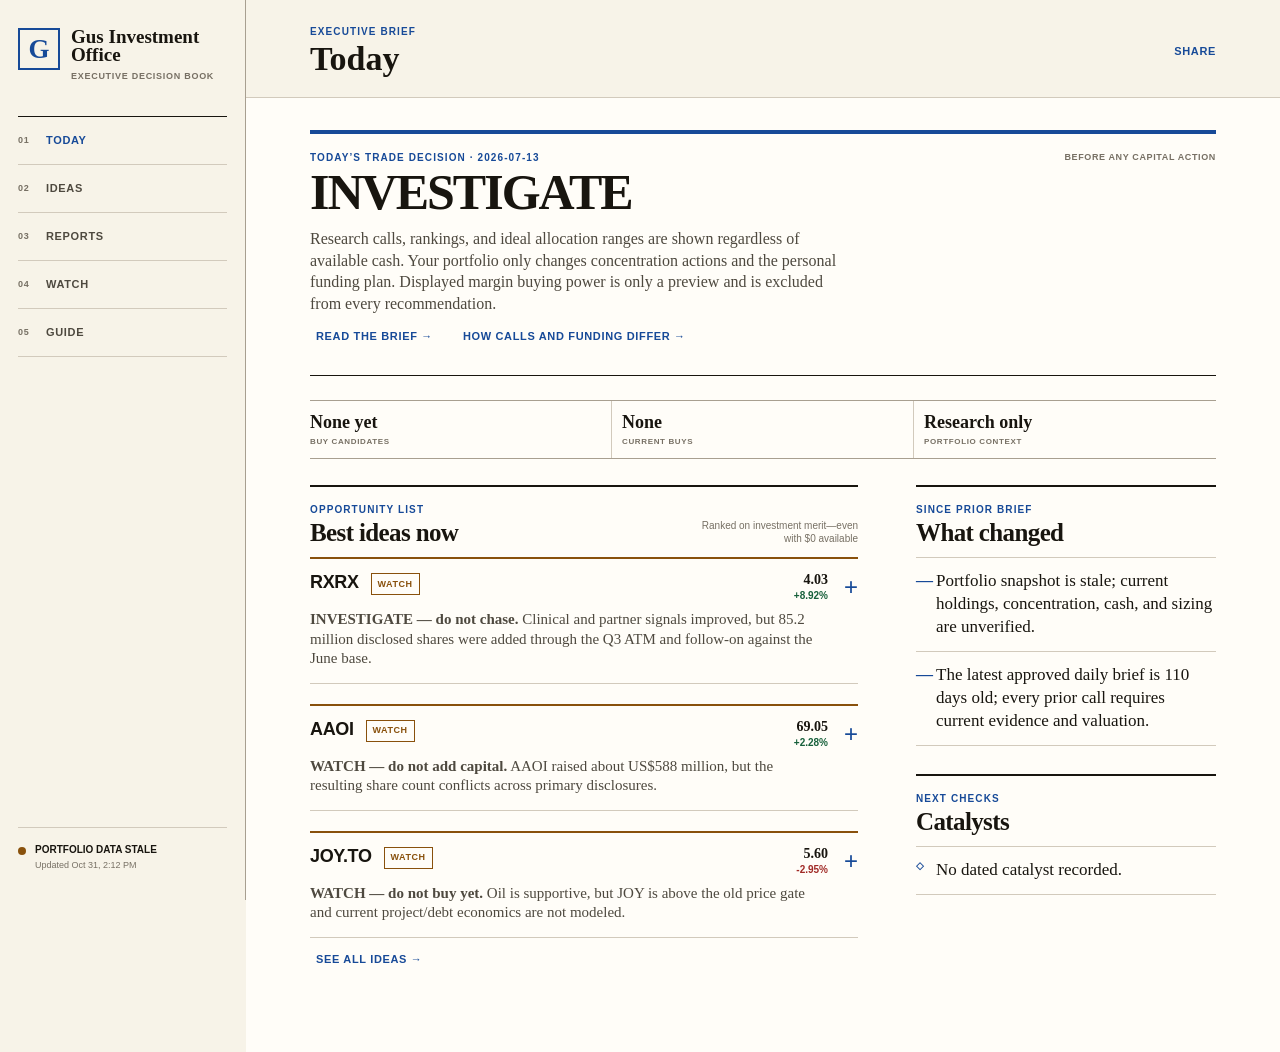
==== standalone.html @ 5032fffe "Auto-refresh dashboard data" ====
<!doctype html>
<html lang="en">
<head>
  <meta charset="utf-8" />
  <meta name="viewport" content="width=device-width, initial-scale=1, viewport-fit=cover" />
  <meta http-equiv="Content-Security-Policy" content="default-src 'none'; script-src 'sha256-K185Lqc89veatlKejg073OfzbDIKopFToNSUl3U0S68=' 'sha256-sKRJsxBwfOsu+VdgxXwE2aWAT4NpemjPrCH+cqUo388=' 'sha256-4VoNnGsVaVr0vZODbSDTBvCxavCiR8mip03iIfCWoXM=' 'sha256-tUhohVXs1hY11JlLeVYim1lYkK6FzgowKLJPJQgw3Xs='; style-src 'sha256-LfJvfw5yjshOjPOQz+x7z2was41flUT84C6+GS5SQEo='; img-src data:; object-src 'none'; base-uri 'none'; form-action 'none'" />
  <meta name="theme-color" content="#f7f3e8" />
  <meta name="description" content="Gus Investment Office — executive decisions, catalysts, and investment reports." />
  <meta name="mobile-web-app-capable" content="yes" />
  <meta name="apple-mobile-web-app-capable" content="yes" />
  <meta name="apple-mobile-web-app-status-bar-style" content="default" />
  <meta name="apple-mobile-web-app-title" content="Gus Office" />



  <style>
:root {
  --paper: #f7f3e8;
  --paper-2: #fffdf8;
  --paper-3: #ece6d8;
  --ink: #18150f;
  --ink-2: #4e493f;
  --muted: #777064;
  --line: #d2cabc;
  --line-strong: #a89f90;
  --blue: #174a98;
  --blue-wash: #e8eef8;
  --green: #17603b;
  --green-wash: #e7f1ea;
  --red: #a12b27;
  --red-wash: #f6e8e5;
  --amber: #89510c;
  --amber-wash: #f5eddd;
  --serif: "Times New Roman", Times, Georgia, serif;
  --ui: Arial, Helvetica, sans-serif;
  --safe-bottom: env(safe-area-inset-bottom, 0px);
  --safe-top: env(safe-area-inset-top, 0px);
}

* { box-sizing: border-box; }
html { min-height: 100%; background: var(--paper); color-scheme: light; scroll-behavior: smooth; }
body {
  margin: 0;
  min-height: 100svh;
  background: var(--paper-2);
  color: var(--ink);
  font-family: var(--serif);
  font-size: 17px;
  line-height: 1.45;
  -webkit-font-smoothing: antialiased;
  text-rendering: optimizeLegibility;
  padding-bottom: calc(62px + var(--safe-bottom));
}
button, input { font: inherit; }
button { color: inherit; }
a { color: var(--blue); text-decoration-thickness: 1px; text-underline-offset: .18em; overflow-wrap: anywhere; }
a:hover { color: #0e3472; }
::selection { background: #cbd8ee; }

.skip-link { position: fixed; z-index: 200; top: 8px; left: 8px; transform: translateY(-150%); padding: 8px 12px; background: var(--ink); color: white; font: 700 12px var(--ui); }
.skip-link:focus { transform: none; }

.desktop-rail { display: none; }
.app-column { min-width: 0; }
.app-header {
  position: sticky;
  z-index: 40;
  top: 0;
  display: grid;
  grid-template-columns: 1fr auto;
  align-items: center;
  min-height: calc(58px + var(--safe-top));
  padding: var(--safe-top) 15px 0;
  border-bottom: 1px solid var(--line);
  background: rgba(247, 243, 232, .97);
}
.mobile-identity { display: flex; align-items: center; gap: 9px; min-width: 0; }
.mini-monogram { display: grid; place-items: center; width: 30px; height: 30px; border: 1.5px solid var(--blue); color: var(--blue); font-size: 19px; font-weight: 700; line-height: 1; }
.mobile-identity div { min-width: 0; }
.mobile-identity strong { display: block; font-size: 17px; line-height: 1; }
.mobile-identity small { display: block; margin-top: 4px; color: var(--muted); font: 9px/1 var(--ui); letter-spacing: .04em; text-transform: uppercase; white-space: nowrap; overflow: hidden; text-overflow: ellipsis; }
.view-heading { display: none; }
.share-button, .link-button, .back-button {
  min-height: 44px;
  border: 0;
  background: transparent;
  color: var(--blue);
  cursor: pointer;
  font: 700 11px/1 var(--ui);
  letter-spacing: .06em;
  text-transform: uppercase;
}
.share-button { padding: 0 0 0 12px; }
.share-button:focus-visible, .link-button:focus-visible, .back-button:focus-visible, input:focus-visible, summary:focus-visible, .bottom-nav button:focus-visible, .primary-nav button:focus-visible, .filter-chip:focus-visible, .report-row:focus-visible { outline: 2px solid var(--blue); outline-offset: 2px; }

#mainContent { min-width: 0; padding: 18px 15px 30px; }
.view { display: none; max-width: 1160px; margin: 0 auto; }
.view.active { display: block; animation: enter .16s ease both; }
@keyframes enter { from { opacity: 0; transform: translateY(3px); } to { opacity: 1; transform: none; } }

.page-intro { margin-bottom: 22px; }
.eyebrow, .section-label, .field-label {
  display: block;
  margin: 0 0 5px;
  color: var(--blue);
  font: 700 10px/1.15 var(--ui);
  letter-spacing: .11em;
  text-transform: uppercase;
}
.page-intro h2 { margin: 0; font-size: clamp(34px, 10vw, 54px); line-height: .96; letter-spacing: -.04em; }
.page-intro p { max-width: 58ch; margin: 8px 0 0; color: var(--ink-2); font-style: italic; line-height: 1.3; }

.decision-banner {
  margin-bottom: 24px;
  padding: 18px 0 17px;
  border-top: 4px solid var(--blue);
  border-bottom: 1px solid var(--ink);
}
.decision-banner.none { border-top-color: var(--blue); }
.decision-banner.buy, .decision-banner.add { border-top-color: var(--green); }
.decision-banner.avoid, .decision-banner.reduce, .decision-banner.exit { border-top-color: var(--red); }
.decision-banner .banner-top { display: flex; justify-content: space-between; align-items: flex-start; gap: 18px; }
.decision-banner h2 { max-width: 14ch; margin: 0; font-size: clamp(32px, 9vw, 50px); line-height: .95; letter-spacing: -.04em; text-wrap: balance; }
.decision-banner .urgency { color: var(--muted); font: 700 9px/1.2 var(--ui); letter-spacing: .07em; text-align: right; text-transform: uppercase; }
.decision-banner .banner-note { max-width: 68ch; margin: 12px 0 0; color: var(--ink-2); font-size: 16px; line-height: 1.35; }

.status-strip { display: grid; grid-template-columns: repeat(3, 1fr); margin-bottom: 26px; border-top: 1px solid var(--line-strong); border-bottom: 1px solid var(--line-strong); }
.status-cell { min-width: 0; padding: 12px 8px 11px 0; border-right: 1px solid var(--line); }
.status-cell + .status-cell { padding-left: 10px; }
.status-cell:last-child { border-right: 0; }
.status-value { display: block; font-size: clamp(24px, 7vw, 34px); font-weight: 700; line-height: .9; font-variant-numeric: tabular-nums; }
.status-value.text { font-size: 18px; line-height: 1; }
.status-label { display: block; margin-top: 6px; color: var(--muted); font: 700 8px/1.15 var(--ui); letter-spacing: .08em; text-transform: uppercase; }

.section { margin-top: 28px; padding-top: 17px; border-top: 2px solid var(--ink); }
.section:first-child { margin-top: 0; }
.section-head { display: flex; justify-content: space-between; align-items: flex-end; gap: 16px; margin-bottom: 12px; }
.section-head h3 { margin: 0; font-size: 25px; line-height: 1; letter-spacing: -.025em; }
.section-head p { max-width: 30ch; margin: 0; color: var(--muted); font: 10px/1.3 var(--ui); text-align: right; }

.change-list, .catalyst-list, .source-list { margin: 0; padding: 0; list-style: none; border-top: 1px solid var(--line); }
.change-list li, .catalyst-list li { position: relative; padding: 12px 0 12px 20px; border-bottom: 1px solid var(--line); line-height: 1.35; }
.change-list li::before { content: "—"; position: absolute; left: 0; color: var(--blue); font-weight: 700; }
.catalyst-list li::before { content: "◇"; position: absolute; left: 0; top: 13px; color: var(--blue); font: 700 10px var(--ui); }

.portfolio-callout { margin-top: 26px; padding: 15px 0; border-top: 2px solid var(--amber); border-bottom: 1px solid var(--line); }
.portfolio-callout.pass { border-top-color: var(--green); }
.portfolio-callout h3 { margin: 0 0 6px; font-size: 21px; }
.portfolio-callout p { margin: 0; color: var(--ink-2); line-height: 1.4; }
.missing-list { display: flex; flex-wrap: wrap; gap: 5px; margin-top: 10px; }
.missing-list span, .tag, .category-pill { display: inline-flex; align-items: center; min-height: 24px; padding: 4px 7px; border: 1px solid var(--line); color: var(--muted); font: 700 9px/1 var(--ui); letter-spacing: .045em; text-transform: uppercase; }

.portfolio-action-list { display: grid; gap: 14px; }
.portfolio-action { padding: 13px 0 15px; border-top: 3px solid var(--blue); border-bottom: 1px solid var(--line); }
.portfolio-action.reduce, .portfolio-action.exit { border-top-color: var(--red); }
.portfolio-action.hold { border-top-color: var(--blue); }
.portfolio-action.buy, .portfolio-action.add { border-top-color: var(--green); }
.portfolio-action-head { display: flex; justify-content: space-between; align-items: flex-start; gap: 12px; }
.portfolio-action-head strong { display: block; font: 700 19px/1 var(--ui); }
.portfolio-action-head small { display: block; margin-top: 5px; color: var(--muted); font: 700 8px/1 var(--ui); letter-spacing: .07em; text-transform: uppercase; }
.portfolio-action > p { margin: 11px 0; color: var(--ink-2); line-height: 1.35; }
.portfolio-action-detail { display: grid; grid-template-columns: 64px 1fr; gap: 8px 12px; padding-top: 10px; border-top: 1px solid var(--line); }
.portfolio-action-detail span { color: var(--blue); font: 700 8px/1.25 var(--ui); letter-spacing: .07em; text-transform: uppercase; }
.portfolio-action-detail p { margin: 0; font-size: 14px; line-height: 1.35; }
.allocation-plan { margin-top: 14px; padding: 12px 0; border-top: 2px solid var(--green); border-bottom: 1px solid var(--line); }
.allocation-plan .metric-line { margin-top: 10px; }
.allocation-plan p { margin: 10px 0 0; }
.allocation-plan small { display: block; margin-top: 8px; color: var(--muted); font: 10px/1.35 var(--ui); }

.decision-list { display: grid; gap: 16px; }
.decision-card { border-top: 2px solid var(--ink); border-bottom: 1px solid var(--line); }
.decision-card.investigate { border-top-color: var(--amber); }
.decision-card.watch { border-top-color: var(--amber); }
.decision-card.conditional { border-top-color: var(--green); }
.decision-card.avoid, .decision-card.reduce, .decision-card.exit { border-top-color: var(--red); }
.decision-card.buy, .decision-card.add { border-top-color: var(--green); }
.decision-card summary { position: relative; min-height: 88px; padding: 14px 30px 14px 0; cursor: pointer; list-style: none; }
.decision-card summary::-webkit-details-marker { display: none; }
.decision-card summary::after { content: "+"; position: absolute; right: 0; top: 16px; color: var(--blue); font: 400 24px/1 var(--ui); }
.decision-card[open] summary::after { content: "−"; }
.decision-summary { display: grid; grid-template-columns: auto 1fr auto; gap: 9px 12px; align-items: start; }
.ticker { font: 700 18px/1 var(--ui); letter-spacing: -.02em; }
.action-badge { display: inline-flex; align-items: center; justify-self: start; min-height: 22px; padding: 3px 6px; border: 1px solid currentColor; color: var(--amber); font: 700 9px/1 var(--ui); letter-spacing: .06em; text-transform: uppercase; }
.action-badge.buy, .action-badge.add { color: var(--green); }
.action-badge.conditional { color: var(--green); }
.action-badge.watch { color: var(--amber); }
.action-badge.avoid, .action-badge.reduce, .action-badge.exit { color: var(--red); }
.action-badge.hold { color: var(--blue); }
.quote { text-align: right; font-variant-numeric: tabular-nums; white-space: nowrap; }
.quote strong { display: block; font-size: 14px; line-height: 1; }
.quote span { display: block; margin-top: 4px; font: 700 10px/1 var(--ui); }
.up { color: var(--green); }
.down { color: var(--red); }
.decision-lede { grid-column: 1 / -1; margin: 0; color: var(--ink-2); font-size: 15px; line-height: 1.3; }
.decision-detail { padding: 0 0 20px; }
.detail-grid { display: grid; gap: 0; border-top: 1px solid var(--line); }
.detail-field { padding: 12px 0; border-bottom: 1px solid var(--line); }
.detail-field p, .detail-field ul { margin: 0; }
.detail-field ul { padding-left: 1.2em; }
.detail-field li { margin: 4px 0; }
.metric-line { display: flex; flex-wrap: wrap; gap: 12px 20px; }
.metric-line div { min-width: 90px; }
.metric-line strong { display: block; font-size: 20px; line-height: 1; font-variant-numeric: tabular-nums; }
.metric-line span { display: block; margin-top: 5px; color: var(--muted); font: 700 8px/1 var(--ui); letter-spacing: .07em; text-transform: uppercase; }
.plain-note { margin-top: 14px; border-top: 1px solid var(--line); }
.plain-note > div { display: grid; grid-template-columns: 76px 1fr; gap: 10px; padding: 10px 0; border-bottom: 1px solid var(--line); }
.plain-note span, .market-note-body span { color: var(--blue); font: 700 9px/1.25 var(--ui); letter-spacing: .07em; text-transform: uppercase; }
.plain-note p, .market-note-body p { margin: 0; line-height: 1.35; }
.rating-key { margin: 0 0 16px; padding: 11px 0; border-top: 1px solid var(--line); border-bottom: 1px solid var(--line); color: var(--ink-2); font-size: 14px; line-height: 1.35; }
.banner-links { display: flex; flex-wrap: wrap; gap: 4px 18px; }
.source-list li { padding: 9px 0; border-bottom: 1px solid var(--line); }
.source-list li:last-child { border-bottom: 0; }
.source-list a { font-size: 15px; }
.related-links { display: flex; flex-wrap: wrap; gap: 6px; margin-top: 10px; }
.related-links button { min-height: 38px; padding: 7px 9px; border: 1px solid var(--line); background: transparent; color: var(--blue); cursor: pointer; font: 700 10px/1.2 var(--ui); }

.filters { display: flex; gap: 6px; overflow-x: auto; margin: 0 -15px 16px; padding: 0 15px 3px; scrollbar-width: none; }
.filters::-webkit-scrollbar { display: none; }
.filter-chip { flex: 0 0 auto; min-height: 38px; padding: 7px 11px; border: 1px solid var(--line); background: transparent; color: var(--muted); cursor: pointer; font: 700 10px/1 var(--ui); letter-spacing: .04em; text-transform: uppercase; }
.filter-chip.active { border-color: var(--blue); background: var(--blue-wash); color: var(--blue); }

.reports-layout { min-width: 0; }
.report-browser { min-width: 0; }
.search-row { margin-bottom: 12px; }
.search-row label { display: block; margin-bottom: 5px; color: var(--muted); font: 700 9px/1 var(--ui); letter-spacing: .09em; text-transform: uppercase; }
.search-row input { width: 100%; min-height: 44px; padding: 9px 10px; border: 1px solid var(--line-strong); border-radius: 0; background: var(--paper-2); color: var(--ink); outline: 0; }
.search-row input::placeholder { color: #999184; font-style: italic; }
.report-list { border-top: 2px solid var(--ink); }
.report-row { display: block; width: 100%; min-height: 76px; padding: 12px 2px; border: 0; border-bottom: 1px solid var(--line); background: transparent; text-align: left; cursor: pointer; }
.report-row:hover, .report-row.active { background: var(--blue-wash); }
.report-row-top { display: flex; justify-content: space-between; gap: 12px; color: var(--muted); font: 700 9px/1.2 var(--ui); letter-spacing: .06em; text-transform: uppercase; }
.report-row strong { display: block; margin-top: 6px; font-size: 17px; line-height: 1.1; }
.report-row p { margin: 5px 0 0; color: var(--ink-2); font-size: 13px; line-height: 1.25; }
.report-reader { display: none; min-width: 0; }
.reports-layout.reading .report-browser { display: none; }
.reports-layout.reading .report-reader { display: block; }
#reports.reading-mode .page-intro { display: none; }
.reader-toolbar { display: flex; justify-content: space-between; align-items: center; gap: 12px; margin-bottom: 12px; border-bottom: 1px solid var(--line); }
.back-button { padding-left: 0; }
.reader-meta { color: var(--muted); font: 700 9px/1.2 var(--ui); letter-spacing: .06em; text-transform: uppercase; }
.reader-header { margin: 0 0 24px; padding: 0 0 16px; border-bottom: 2px solid var(--ink); }
.reader-header h2 { margin: 5px 0 0; font-size: clamp(31px, 9vw, 50px); line-height: .98; letter-spacing: -.04em; }
.reader-header p { margin: 8px 0 0; color: var(--muted); font: 10px/1.3 var(--ui); text-transform: uppercase; letter-spacing: .05em; }
.tag-row { display: flex; flex-wrap: wrap; gap: 5px; margin-top: 12px; }
.markdown-body { max-width: 76ch; font-size: 17px; line-height: 1.58; overflow-wrap: break-word; }
.markdown-body > :first-child { margin-top: 0; }
.markdown-body > :last-child { margin-bottom: 0; }
.markdown-body h1 { display: none; }
.markdown-body h2 { margin: 30px 0 10px; padding-top: 10px; border-top: 1px solid var(--line); font-size: 23px; line-height: 1.05; }
.markdown-body h3 { margin: 22px 0 8px; font-size: 19px; line-height: 1.1; }
.markdown-body p { margin: 0 0 14px; }
.markdown-body ul, .markdown-body ol { margin: 0 0 16px; padding-left: 1.25em; }
.markdown-body li { margin: 5px 0; }
.markdown-body blockquote { margin: 18px 0; padding-left: 16px; border-left: 2px solid var(--blue); color: var(--ink-2); font-style: italic; }
.markdown-body table { display: block; width: 100%; overflow-x: auto; border-collapse: collapse; margin: 18px 0; font-size: 13px; }
.markdown-body th, .markdown-body td { min-width: 110px; padding: 8px; border: 1px solid var(--line); text-align: left; vertical-align: top; }
.markdown-body th { background: var(--blue-wash); font: 700 9px/1.2 var(--ui); letter-spacing: .05em; text-transform: uppercase; }
.markdown-body code, .markdown-body pre { font-family: "Courier New", monospace; font-size: .82em; }
.markdown-body code { padding: .1em .25em; background: var(--paper-3); }
.markdown-body pre { overflow: auto; padding: 12px; border: 1px solid var(--line); background: var(--paper); }
.markdown-body pre code { padding: 0; background: transparent; }
.backlinks { margin-top: 32px; padding-top: 16px; border-top: 2px solid var(--ink); }
.backlinks h3 { margin: 0 0 9px; font-size: 20px; }

.watch-list { display: grid; gap: 14px; }
.watch-card { border-top: 2px solid var(--ink); border-bottom: 1px solid var(--line); }
.watch-card summary { position: relative; min-height: 72px; padding: 12px 28px 12px 0; list-style: none; cursor: pointer; }
.watch-card summary::-webkit-details-marker { display: none; }
.watch-card summary::after { content: "+"; position: absolute; right: 0; top: 15px; color: var(--blue); font: 400 22px/1 var(--ui); }
.watch-card[open] summary::after { content: "−"; }
.watch-head { display: grid; grid-template-columns: auto 1fr auto; gap: 8px 10px; align-items: start; }
.watch-theme { color: var(--ink-2); font-size: 15px; line-height: 1.15; }
.priority { color: var(--muted); font: 700 8px/1.2 var(--ui); letter-spacing: .06em; text-align: right; text-transform: uppercase; }
.watch-stage { grid-column: 1 / -1; color: var(--muted); font: 10px/1.2 var(--ui); text-transform: uppercase; letter-spacing: .05em; }
.watch-detail { padding: 0 0 16px; }
.market-note-list { border-top: 1px solid var(--line); }
.market-note { border-bottom: 1px solid var(--line); }
.market-note summary { position: relative; padding: 11px 24px 11px 0; list-style: none; cursor: pointer; }
.market-note summary::-webkit-details-marker { display: none; }
.market-note summary::after { content: "+"; position: absolute; right: 0; top: 14px; color: var(--blue); font: 400 17px/1 var(--ui); }
.market-note[open] summary::after { content: "−"; }
.market-scope { color: var(--blue); font: 700 9px/1 var(--ui); letter-spacing: .08em; text-transform: uppercase; }
.market-note summary p { margin: 5px 0 0; font-size: 15px; line-height: 1.3; }
.market-note-body { padding: 0 0 12px 14px; border-left: 2px solid var(--blue); }
.market-note-body > div { margin-top: 9px; }
.market-note-body p { margin-top: 3px; font-size: 14px; }
.signal-list { border-top: 1px solid var(--line); }
.signal-row { width: 100%; min-height: 62px; display: grid; grid-template-columns: auto 1fr auto; align-items: start; gap: 10px; padding: 11px 0; border: 0; border-bottom: 1px solid var(--line); background: transparent; text-align: left; cursor: pointer; }
.signal-level { color: var(--amber); font: 700 9px/1 var(--ui); text-transform: uppercase; }
.signal-level.high { color: var(--red); }
.signal-row strong { font-size: 15px; line-height: 1.15; }
.signal-row time { color: var(--muted); font: 9px/1 var(--ui); white-space: nowrap; }

.empty-state { padding: 22px 0; border-top: 2px solid var(--ink); border-bottom: 1px solid var(--line); color: var(--muted); font-style: italic; }
.render-fallback { max-width: 100%; overflow: auto; padding: 12px; border: 1px solid var(--line); background: var(--paper); white-space: pre-wrap; }
.load-error { max-width: 760px; margin: 50px auto; padding: 24px; }
.load-error pre { white-space: pre-wrap; }
.guide-lead { padding: 16px 0; border-top: 4px solid var(--blue); border-bottom: 1px solid var(--ink); }
.guide-lead h3 { margin: 0 0 7px; font-size: 28px; line-height: 1; }
.guide-lead p { max-width: 68ch; margin: 0; color: var(--ink-2); }
.guide-format { max-width: 720px; }
.glossary-list { margin: 0; border-top: 1px solid var(--line); }
.glossary-list > div { padding: 13px 0; border-bottom: 1px solid var(--line); }
.glossary-list dt { color: var(--blue); font: 700 11px/1.2 var(--ui); letter-spacing: .04em; text-transform: uppercase; }
.glossary-list dd { margin: 5px 0 0; line-height: 1.35; }

.bottom-nav {
  position: fixed;
  z-index: 60;
  left: 0;
  right: 0;
  bottom: 0;
  display: grid;
  grid-template-columns: repeat(5, 1fr);
  padding-bottom: var(--safe-bottom);
  border-top: 1px solid var(--line-strong);
  background: rgba(247, 243, 232, .98);
}
.bottom-nav button { min-width: 0; min-height: 62px; display: grid; place-content: center; gap: 4px; border: 0; border-right: 1px solid var(--line); background: transparent; color: var(--muted); cursor: pointer; font: 700 9px/1 var(--ui); }
.bottom-nav button:last-child { border-right: 0; }
.bottom-nav button.active { color: var(--blue); }
.nav-glyph { font-size: 15px; line-height: 1; }

@media (min-width: 820px) {
  body { padding-bottom: 0; background: var(--paper); }
  .app-shell { display: grid; grid-template-columns: 246px minmax(0, 1fr); min-height: 100svh; }
  .desktop-rail { position: sticky; top: 0; display: flex; flex-direction: column; height: 100vh; padding: 28px 18px; border-right: 1px solid var(--line-strong); background: var(--paper); }
  .identity { display: flex; align-items: flex-start; gap: 11px; }
  .monogram { width: 42px; height: 42px; display: grid; place-items: center; flex: 0 0 auto; border: 2px solid var(--blue); color: var(--blue); font-size: 27px; font-weight: 700; }
  .identity strong { display: block; font-size: 19px; line-height: .95; }
  .identity span { display: block; margin-top: 7px; color: var(--muted); font: 700 9px/1.25 var(--ui); letter-spacing: .08em; text-transform: uppercase; }
  .primary-nav { margin-top: 34px; border-top: 1px solid var(--ink); }
  .primary-nav button { display: grid; grid-template-columns: 28px 1fr; align-items: center; width: 100%; min-height: 48px; padding: 0; border: 0; border-bottom: 1px solid var(--line); background: transparent; color: var(--ink-2); text-align: left; cursor: pointer; font: 700 11px/1 var(--ui); letter-spacing: .06em; text-transform: uppercase; }
  .primary-nav button span { color: var(--muted); font-size: 9px; }
  .primary-nav button.active { color: var(--blue); }
  .rail-status { display: flex; align-items: flex-start; gap: 9px; margin-top: auto; padding-top: 16px; border-top: 1px solid var(--line); }
  .status-dot { width: 8px; height: 8px; margin-top: 3px; border-radius: 50%; background: var(--amber); }
  .status-dot.pass { background: var(--green); }
  .rail-status strong { display: block; font: 700 10px/1.2 var(--ui); text-transform: uppercase; }
  .rail-status small { display: block; margin-top: 4px; color: var(--muted); font: 9px/1.3 var(--ui); }
  .app-column { min-height: 100vh; background: var(--paper-2); }
  .app-header { position: static; grid-template-columns: 1fr auto; min-height: 98px; padding: 24px clamp(30px, 5vw, 70px) 18px; border-bottom: 1px solid var(--line); }
  .mobile-identity { display: none; }
  .view-heading { display: block; }
  .view-heading p { margin: 0 0 5px; color: var(--blue); font: 700 10px/1 var(--ui); letter-spacing: .11em; text-transform: uppercase; }
  .view-heading h1 { margin: 0; font-size: 34px; line-height: 1; }
  #mainContent { padding: 32px clamp(30px, 5vw, 70px) 70px; }
  .bottom-nav { display: none; }
  .page-intro { display: none; }
  .today-grid { display: grid; grid-template-columns: minmax(0, 1.7fr) minmax(300px, .8fr); gap: 34px 58px; align-items: start; }
  .today-main, .today-side { min-width: 0; }
  .today-side { position: sticky; top: 24px; }
  .decision-list { grid-template-columns: repeat(2, minmax(0, 1fr)); gap: 20px 28px; }
  .decision-list.compact { grid-template-columns: 1fr; }
  .detail-grid { grid-template-columns: repeat(2, minmax(0, 1fr)); }
  .detail-field:nth-child(odd) { padding-right: 18px; border-right: 1px solid var(--line); }
  .detail-field:nth-child(even) { padding-left: 18px; }
  .reports-layout { display: grid; grid-template-columns: minmax(270px, 340px) minmax(0, 1fr); gap: 46px; align-items: start; }
  .reports-layout.reading .report-browser { display: block; }
  .report-browser { position: sticky; top: 24px; max-height: calc(100vh - 48px); overflow: auto; padding-right: 5px; }
  .report-reader { display: block; }
  .reader-toolbar .back-button { display: none; }
  .watch-list { grid-template-columns: repeat(2, minmax(0, 1fr)); gap: 18px 28px; }
  .markdown-body { font-size: 18px; }
}

@media (max-width: 380px) {
  #mainContent { padding-left: 12px; padding-right: 12px; }
  .status-cell { padding-right: 5px; }
  .status-cell + .status-cell { padding-left: 7px; }
  .status-value.text { font-size: 16px; }
  .section-head p { display: none; }
}

@media (prefers-reduced-motion: reduce) {
  html { scroll-behavior: auto; }
  .view.active { animation: none; }
}

@media print {
  body { padding: 0; background: white; font-size: 12pt; }
  .desktop-rail, .app-header, .bottom-nav, .filters, .search-row, .reader-toolbar, .share-button { display: none !important; }
  .app-shell { display: block; }
  #mainContent { padding: 0; }
  .view { display: none !important; }
  .view.active { display: block !important; }
  .report-browser { display: none !important; }
  .report-reader { display: block !important; }
}

</style>
  <title>Gus Investment Office</title>
  <script>
/**
 * marked v12.0.2 - a markdown parser
 * Copyright (c) 2011-2024, Christopher Jeffrey. (MIT Licensed)
 * https://github.com/markedjs/marked
 */
!function(e,t){"object"==typeof exports&&"undefined"!=typeof module?t(exports):"function"==typeof define&&define.amd?define(["exports"],t):t((e="undefined"!=typeof globalThis?globalThis:e||self).marked={})}(this,(function(e){"use strict";function t(){return{async:!1,breaks:!1,extensions:null,gfm:!0,hooks:null,pedantic:!1,renderer:null,silent:!1,tokenizer:null,walkTokens:null}}function n(t){e.defaults=t}e.defaults={async:!1,breaks:!1,extensions:null,gfm:!0,hooks:null,pedantic:!1,renderer:null,silent:!1,tokenizer:null,walkTokens:null};const s=/[&<>"']/,r=new RegExp(s.source,"g"),i=/[<>"']|&(?!(#\d{1,7}|#[Xx][a-fA-F0-9]{1,6}|\w+);)/,l=new RegExp(i.source,"g"),o={"&":"&amp;","<":"&lt;",">":"&gt;",'"':"&quot;","'":"&#39;"},a=e=>o[e];function c(e,t){if(t){if(s.test(e))return e.replace(r,a)}else if(i.test(e))return e.replace(l,a);return e}const h=/&(#(?:\d+)|(?:#x[0-9A-Fa-f]+)|(?:\w+));?/gi;function p(e){return e.replace(h,((e,t)=>"colon"===(t=t.toLowerCase())?":":"#"===t.charAt(0)?"x"===t.charAt(1)?String.fromCharCode(parseInt(t.substring(2),16)):String.fromCharCode(+t.substring(1)):""))}const u=/(^|[^\[])\^/g;function k(e,t){let n="string"==typeof e?e:e.source;t=t||"";const s={replace:(e,t)=>{let r="string"==typeof t?t:t.source;return r=r.replace(u,"$1"),n=n.replace(e,r),s},getRegex:()=>new RegExp(n,t)};return s}function g(e){try{e=encodeURI(e).replace(/%25/g,"%")}catch(e){return null}return e}const f={exec:()=>null};function d(e,t){const n=e.replace(/\|/g,((e,t,n)=>{let s=!1,r=t;for(;--r>=0&&"\\"===n[r];)s=!s;return s?"|":" |"})).split(/ \|/);let s=0;if(n[0].trim()||n.shift(),n.length>0&&!n[n.length-1].trim()&&n.pop(),t)if(n.length>t)n.splice(t);else for(;n.length<t;)n.push("");for(;s<n.length;s++)n[s]=n[s].trim().replace(/\\\|/g,"|");return n}function x(e,t,n){const s=e.length;if(0===s)return"";let r=0;for(;r<s;){const i=e.charAt(s-r-1);if(i!==t||n){if(i===t||!n)break;r++}else r++}return e.slice(0,s-r)}function b(e,t,n,s){const r=t.href,i=t.title?c(t.title):null,l=e[1].replace(/\\([\[\]])/g,"$1");if("!"!==e[0].charAt(0)){s.state.inLink=!0;const e={type:"link",raw:n,href:r,title:i,text:l,tokens:s.inlineTokens(l)};return s.state.inLink=!1,e}return{type:"image",raw:n,href:r,title:i,text:c(l)}}class w{options;rules;lexer;constructor(t){this.options=t||e.defaults}space(e){const t=this.rules.block.newline.exec(e);if(t&&t[0].length>0)return{type:"space",raw:t[0]}}code(e){const t=this.rules.block.code.exec(e);if(t){const e=t[0].replace(/^ {1,4}/gm,"");return{type:"code",raw:t[0],codeBlockStyle:"indented",text:this.options.pedantic?e:x(e,"\n")}}}fences(e){const t=this.rules.block.fences.exec(e);if(t){const e=t[0],n=function(e,t){const n=e.match(/^(\s+)(?:```)/);if(null===n)return t;const s=n[1];return t.split("\n").map((e=>{const t=e.match(/^\s+/);if(null===t)return e;const[n]=t;return n.length>=s.length?e.slice(s.length):e})).join("\n")}(e,t[3]||"");return{type:"code",raw:e,lang:t[2]?t[2].trim().replace(this.rules.inline.anyPunctuation,"$1"):t[2],text:n}}}heading(e){const t=this.rules.block.heading.exec(e);if(t){let e=t[2].trim();if(/#$/.test(e)){const t=x(e,"#");this.options.pedantic?e=t.trim():t&&!/ $/.test(t)||(e=t.trim())}return{type:"heading",raw:t[0],depth:t[1].length,text:e,tokens:this.lexer.inline(e)}}}hr(e){const t=this.rules.block.hr.exec(e);if(t)return{type:"hr",raw:t[0]}}blockquote(e){const t=this.rules.block.blockquote.exec(e);if(t){let e=t[0].replace(/\n {0,3}((?:=+|-+) *)(?=\n|$)/g,"\n    $1");e=x(e.replace(/^ *>[ \t]?/gm,""),"\n");const n=this.lexer.state.top;this.lexer.state.top=!0;const s=this.lexer.blockTokens(e);return this.lexer.state.top=n,{type:"blockquote",raw:t[0],tokens:s,text:e}}}list(e){let t=this.rules.block.list.exec(e);if(t){let n=t[1].trim();const s=n.length>1,r={type:"list",raw:"",ordered:s,start:s?+n.slice(0,-1):"",loose:!1,items:[]};n=s?`\\d{1,9}\\${n.slice(-1)}`:`\\${n}`,this.options.pedantic&&(n=s?n:"[*+-]");const i=new RegExp(`^( {0,3}${n})((?:[\t ][^\\n]*)?(?:\\n|$))`);let l="",o="",a=!1;for(;e;){let n=!1;if(!(t=i.exec(e)))break;if(this.rules.block.hr.test(e))break;l=t[0],e=e.substring(l.length);let s=t[2].split("\n",1)[0].replace(/^\t+/,(e=>" ".repeat(3*e.length))),c=e.split("\n",1)[0],h=0;this.options.pedantic?(h=2,o=s.trimStart()):(h=t[2].search(/[^ ]/),h=h>4?1:h,o=s.slice(h),h+=t[1].length);let p=!1;if(!s&&/^ *$/.test(c)&&(l+=c+"\n",e=e.substring(c.length+1),n=!0),!n){const t=new RegExp(`^ {0,${Math.min(3,h-1)}}(?:[*+-]|\\d{1,9}[.)])((?:[ \t][^\\n]*)?(?:\\n|$))`),n=new RegExp(`^ {0,${Math.min(3,h-1)}}((?:- *){3,}|(?:_ *){3,}|(?:\\* *){3,})(?:\\n+|$)`),r=new RegExp(`^ {0,${Math.min(3,h-1)}}(?:\`\`\`|~~~)`),i=new RegExp(`^ {0,${Math.min(3,h-1)}}#`);for(;e;){const a=e.split("\n",1)[0];if(c=a,this.options.pedantic&&(c=c.replace(/^ {1,4}(?=( {4})*[^ ])/g,"  ")),r.test(c))break;if(i.test(c))break;if(t.test(c))break;if(n.test(e))break;if(c.search(/[^ ]/)>=h||!c.trim())o+="\n"+c.slice(h);else{if(p)break;if(s.search(/[^ ]/)>=4)break;if(r.test(s))break;if(i.test(s))break;if(n.test(s))break;o+="\n"+c}p||c.trim()||(p=!0),l+=a+"\n",e=e.substring(a.length+1),s=c.slice(h)}}r.loose||(a?r.loose=!0:/\n *\n *$/.test(l)&&(a=!0));let u,k=null;this.options.gfm&&(k=/^\[[ xX]\] /.exec(o),k&&(u="[ ] "!==k[0],o=o.replace(/^\[[ xX]\] +/,""))),r.items.push({type:"list_item",raw:l,task:!!k,checked:u,loose:!1,text:o,tokens:[]}),r.raw+=l}r.items[r.items.length-1].raw=l.trimEnd(),r.items[r.items.length-1].text=o.trimEnd(),r.raw=r.raw.trimEnd();for(let e=0;e<r.items.length;e++)if(this.lexer.state.top=!1,r.items[e].tokens=this.lexer.blockTokens(r.items[e].text,[]),!r.loose){const t=r.items[e].tokens.filter((e=>"space"===e.type)),n=t.length>0&&t.some((e=>/\n.*\n/.test(e.raw)));r.loose=n}if(r.loose)for(let e=0;e<r.items.length;e++)r.items[e].loose=!0;return r}}html(e){const t=this.rules.block.html.exec(e);if(t){return{type:"html",block:!0,raw:t[0],pre:"pre"===t[1]||"script"===t[1]||"style"===t[1],text:t[0]}}}def(e){const t=this.rules.block.def.exec(e);if(t){const e=t[1].toLowerCase().replace(/\s+/g," "),n=t[2]?t[2].replace(/^<(.*)>$/,"$1").replace(this.rules.inline.anyPunctuation,"$1"):"",s=t[3]?t[3].substring(1,t[3].length-1).replace(this.rules.inline.anyPunctuation,"$1"):t[3];return{type:"def",tag:e,raw:t[0],href:n,title:s}}}table(e){const t=this.rules.block.table.exec(e);if(!t)return;if(!/[:|]/.test(t[2]))return;const n=d(t[1]),s=t[2].replace(/^\||\| *$/g,"").split("|"),r=t[3]&&t[3].trim()?t[3].replace(/\n[ \t]*$/,"").split("\n"):[],i={type:"table",raw:t[0],header:[],align:[],rows:[]};if(n.length===s.length){for(const e of s)/^ *-+: *$/.test(e)?i.align.push("right"):/^ *:-+: *$/.test(e)?i.align.push("center"):/^ *:-+ *$/.test(e)?i.align.push("left"):i.align.push(null);for(const e of n)i.header.push({text:e,tokens:this.lexer.inline(e)});for(const e of r)i.rows.push(d(e,i.header.length).map((e=>({text:e,tokens:this.lexer.inline(e)}))));return i}}lheading(e){const t=this.rules.block.lheading.exec(e);if(t)return{type:"heading",raw:t[0],depth:"="===t[2].charAt(0)?1:2,text:t[1],tokens:this.lexer.inline(t[1])}}paragraph(e){const t=this.rules.block.paragraph.exec(e);if(t){const e="\n"===t[1].charAt(t[1].length-1)?t[1].slice(0,-1):t[1];return{type:"paragraph",raw:t[0],text:e,tokens:this.lexer.inline(e)}}}text(e){const t=this.rules.block.text.exec(e);if(t)return{type:"text",raw:t[0],text:t[0],tokens:this.lexer.inline(t[0])}}escape(e){const t=this.rules.inline.escape.exec(e);if(t)return{type:"escape",raw:t[0],text:c(t[1])}}tag(e){const t=this.rules.inline.tag.exec(e);if(t)return!this.lexer.state.inLink&&/^<a /i.test(t[0])?this.lexer.state.inLink=!0:this.lexer.state.inLink&&/^<\/a>/i.test(t[0])&&(this.lexer.state.inLink=!1),!this.lexer.state.inRawBlock&&/^<(pre|code|kbd|script)(\s|>)/i.test(t[0])?this.lexer.state.inRawBlock=!0:this.lexer.state.inRawBlock&&/^<\/(pre|code|kbd|script)(\s|>)/i.test(t[0])&&(this.lexer.state.inRawBlock=!1),{type:"html",raw:t[0],inLink:this.lexer.state.inLink,inRawBlock:this.lexer.state.inRawBlock,block:!1,text:t[0]}}link(e){const t=this.rules.inline.link.exec(e);if(t){const e=t[2].trim();if(!this.options.pedantic&&/^</.test(e)){if(!/>$/.test(e))return;const t=x(e.slice(0,-1),"\\");if((e.length-t.length)%2==0)return}else{const e=function(e,t){if(-1===e.indexOf(t[1]))return-1;let n=0;for(let s=0;s<e.length;s++)if("\\"===e[s])s++;else if(e[s]===t[0])n++;else if(e[s]===t[1]&&(n--,n<0))return s;return-1}(t[2],"()");if(e>-1){const n=(0===t[0].indexOf("!")?5:4)+t[1].length+e;t[2]=t[2].substring(0,e),t[0]=t[0].substring(0,n).trim(),t[3]=""}}let n=t[2],s="";if(this.options.pedantic){const e=/^([^'"]*[^\s])\s+(['"])(.*)\2/.exec(n);e&&(n=e[1],s=e[3])}else s=t[3]?t[3].slice(1,-1):"";return n=n.trim(),/^</.test(n)&&(n=this.options.pedantic&&!/>$/.test(e)?n.slice(1):n.slice(1,-1)),b(t,{href:n?n.replace(this.rules.inline.anyPunctuation,"$1"):n,title:s?s.replace(this.rules.inline.anyPunctuation,"$1"):s},t[0],this.lexer)}}reflink(e,t){let n;if((n=this.rules.inline.reflink.exec(e))||(n=this.rules.inline.nolink.exec(e))){const e=t[(n[2]||n[1]).replace(/\s+/g," ").toLowerCase()];if(!e){const e=n[0].charAt(0);return{type:"text",raw:e,text:e}}return b(n,e,n[0],this.lexer)}}emStrong(e,t,n=""){let s=this.rules.inline.emStrongLDelim.exec(e);if(!s)return;if(s[3]&&n.match(/[\p{L}\p{N}]/u))return;if(!(s[1]||s[2]||"")||!n||this.rules.inline.punctuation.exec(n)){const n=[...s[0]].length-1;let r,i,l=n,o=0;const a="*"===s[0][0]?this.rules.inline.emStrongRDelimAst:this.rules.inline.emStrongRDelimUnd;for(a.lastIndex=0,t=t.slice(-1*e.length+n);null!=(s=a.exec(t));){if(r=s[1]||s[2]||s[3]||s[4]||s[5]||s[6],!r)continue;if(i=[...r].length,s[3]||s[4]){l+=i;continue}if((s[5]||s[6])&&n%3&&!((n+i)%3)){o+=i;continue}if(l-=i,l>0)continue;i=Math.min(i,i+l+o);const t=[...s[0]][0].length,a=e.slice(0,n+s.index+t+i);if(Math.min(n,i)%2){const e=a.slice(1,-1);return{type:"em",raw:a,text:e,tokens:this.lexer.inlineTokens(e)}}const c=a.slice(2,-2);return{type:"strong",raw:a,text:c,tokens:this.lexer.inlineTokens(c)}}}}codespan(e){const t=this.rules.inline.code.exec(e);if(t){let e=t[2].replace(/\n/g," ");const n=/[^ ]/.test(e),s=/^ /.test(e)&&/ $/.test(e);return n&&s&&(e=e.substring(1,e.length-1)),e=c(e,!0),{type:"codespan",raw:t[0],text:e}}}br(e){const t=this.rules.inline.br.exec(e);if(t)return{type:"br",raw:t[0]}}del(e){const t=this.rules.inline.del.exec(e);if(t)return{type:"del",raw:t[0],text:t[2],tokens:this.lexer.inlineTokens(t[2])}}autolink(e){const t=this.rules.inline.autolink.exec(e);if(t){let e,n;return"@"===t[2]?(e=c(t[1]),n="mailto:"+e):(e=c(t[1]),n=e),{type:"link",raw:t[0],text:e,href:n,tokens:[{type:"text",raw:e,text:e}]}}}url(e){let t;if(t=this.rules.inline.url.exec(e)){let e,n;if("@"===t[2])e=c(t[0]),n="mailto:"+e;else{let s;do{s=t[0],t[0]=this.rules.inline._backpedal.exec(t[0])?.[0]??""}while(s!==t[0]);e=c(t[0]),n="www."===t[1]?"http://"+t[0]:t[0]}return{type:"link",raw:t[0],text:e,href:n,tokens:[{type:"text",raw:e,text:e}]}}}inlineText(e){const t=this.rules.inline.text.exec(e);if(t){let e;return e=this.lexer.state.inRawBlock?t[0]:c(t[0]),{type:"text",raw:t[0],text:e}}}}const m=/^ {0,3}((?:-[\t ]*){3,}|(?:_[ \t]*){3,}|(?:\*[ \t]*){3,})(?:\n+|$)/,y=/(?:[*+-]|\d{1,9}[.)])/,$=k(/^(?!bull |blockCode|fences|blockquote|heading|html)((?:.|\n(?!\s*?\n|bull |blockCode|fences|blockquote|heading|html))+?)\n {0,3}(=+|-+) *(?:\n+|$)/).replace(/bull/g,y).replace(/blockCode/g,/ {4}/).replace(/fences/g,/ {0,3}(?:`{3,}|~{3,})/).replace(/blockquote/g,/ {0,3}>/).replace(/heading/g,/ {0,3}#{1,6}/).replace(/html/g,/ {0,3}<[^\n>]+>\n/).getRegex(),z=/^([^\n]+(?:\n(?!hr|heading|lheading|blockquote|fences|list|html|table| +\n)[^\n]+)*)/,T=/(?!\s*\])(?:\\.|[^\[\]\\])+/,R=k(/^ {0,3}\[(label)\]: *(?:\n *)?([^<\s][^\s]*|<.*?>)(?:(?: +(?:\n *)?| *\n *)(title))? *(?:\n+|$)/).replace("label",T).replace("title",/(?:"(?:\\"?|[^"\\])*"|'[^'\n]*(?:\n[^'\n]+)*\n?'|\([^()]*\))/).getRegex(),_=k(/^( {0,3}bull)([ \t][^\n]+?)?(?:\n|$)/).replace(/bull/g,y).getRegex(),A="address|article|aside|base|basefont|blockquote|body|caption|center|col|colgroup|dd|details|dialog|dir|div|dl|dt|fieldset|figcaption|figure|footer|form|frame|frameset|h[1-6]|head|header|hr|html|iframe|legend|li|link|main|menu|menuitem|meta|nav|noframes|ol|optgroup|option|p|param|search|section|summary|table|tbody|td|tfoot|th|thead|title|tr|track|ul",S=/<!--(?:-?>|[\s\S]*?(?:-->|$))/,I=k("^ {0,3}(?:<(script|pre|style|textarea)[\\s>][\\s\\S]*?(?:</\\1>[^\\n]*\\n+|$)|comment[^\\n]*(\\n+|$)|<\\?[\\s\\S]*?(?:\\?>\\n*|$)|<![A-Z][\\s\\S]*?(?:>\\n*|$)|<!\\[CDATA\\[[\\s\\S]*?(?:\\]\\]>\\n*|$)|</?(tag)(?: +|\\n|/?>)[\\s\\S]*?(?:(?:\\n *)+\\n|$)|<(?!script|pre|style|textarea)([a-z][\\w-]*)(?:attribute)*? */?>(?=[ \\t]*(?:\\n|$))[\\s\\S]*?(?:(?:\\n *)+\\n|$)|</(?!script|pre|style|textarea)[a-z][\\w-]*\\s*>(?=[ \\t]*(?:\\n|$))[\\s\\S]*?(?:(?:\\n *)+\\n|$))","i").replace("comment",S).replace("tag",A).replace("attribute",/ +[a-zA-Z:_][\w.:-]*(?: *= *"[^"\n]*"| *= *'[^'\n]*'| *= *[^\s"'=<>`]+)?/).getRegex(),E=k(z).replace("hr",m).replace("heading"," {0,3}#{1,6}(?:\\s|$)").replace("|lheading","").replace("|table","").replace("blockquote"," {0,3}>").replace("fences"," {0,3}(?:`{3,}(?=[^`\\n]*\\n)|~{3,})[^\\n]*\\n").replace("list"," {0,3}(?:[*+-]|1[.)]) ").replace("html","</?(?:tag)(?: +|\\n|/?>)|<(?:script|pre|style|textarea|!--)").replace("tag",A).getRegex(),q={blockquote:k(/^( {0,3}> ?(paragraph|[^\n]*)(?:\n|$))+/).replace("paragraph",E).getRegex(),code:/^( {4}[^\n]+(?:\n(?: *(?:\n|$))*)?)+/,def:R,fences:/^ {0,3}(`{3,}(?=[^`\n]*(?:\n|$))|~{3,})([^\n]*)(?:\n|$)(?:|([\s\S]*?)(?:\n|$))(?: {0,3}\1[~`]* *(?=\n|$)|$)/,heading:/^ {0,3}(#{1,6})(?=\s|$)(.*)(?:\n+|$)/,hr:m,html:I,lheading:$,list:_,newline:/^(?: *(?:\n|$))+/,paragraph:E,table:f,text:/^[^\n]+/},Z=k("^ *([^\\n ].*)\\n {0,3}((?:\\| *)?:?-+:? *(?:\\| *:?-+:? *)*(?:\\| *)?)(?:\\n((?:(?! *\\n|hr|heading|blockquote|code|fences|list|html).*(?:\\n|$))*)\\n*|$)").replace("hr",m).replace("heading"," {0,3}#{1,6}(?:\\s|$)").replace("blockquote"," {0,3}>").replace("code"," {4}[^\\n]").replace("fences"," {0,3}(?:`{3,}(?=[^`\\n]*\\n)|~{3,})[^\\n]*\\n").replace("list"," {0,3}(?:[*+-]|1[.)]) ").replace("html","</?(?:tag)(?: +|\\n|/?>)|<(?:script|pre|style|textarea|!--)").replace("tag",A).getRegex(),L={...q,table:Z,paragraph:k(z).replace("hr",m).replace("heading"," {0,3}#{1,6}(?:\\s|$)").replace("|lheading","").replace("table",Z).replace("blockquote"," {0,3}>").replace("fences"," {0,3}(?:`{3,}(?=[^`\\n]*\\n)|~{3,})[^\\n]*\\n").replace("list"," {0,3}(?:[*+-]|1[.)]) ").replace("html","</?(?:tag)(?: +|\\n|/?>)|<(?:script|pre|style|textarea|!--)").replace("tag",A).getRegex()},P={...q,html:k("^ *(?:comment *(?:\\n|\\s*$)|<(tag)[\\s\\S]+?</\\1> *(?:\\n{2,}|\\s*$)|<tag(?:\"[^\"]*\"|'[^']*'|\\s[^'\"/>\\s]*)*?/?> *(?:\\n{2,}|\\s*$))").replace("comment",S).replace(/tag/g,"(?!(?:a|em|strong|small|s|cite|q|dfn|abbr|data|time|code|var|samp|kbd|sub|sup|i|b|u|mark|ruby|rt|rp|bdi|bdo|span|br|wbr|ins|del|img)\\b)\\w+(?!:|[^\\w\\s@]*@)\\b").getRegex(),def:/^ *\[([^\]]+)\]: *<?([^\s>]+)>?(?: +(["(][^\n]+[")]))? *(?:\n+|$)/,heading:/^(#{1,6})(.*)(?:\n+|$)/,fences:f,lheading:/^(.+?)\n {0,3}(=+|-+) *(?:\n+|$)/,paragraph:k(z).replace("hr",m).replace("heading"," *#{1,6} *[^\n]").replace("lheading",$).replace("|table","").replace("blockquote"," {0,3}>").replace("|fences","").replace("|list","").replace("|html","").replace("|tag","").getRegex()},Q=/^\\([!"#$%&'()*+,\-./:;<=>?@\[\]\\^_`{|}~])/,v=/^( {2,}|\\)\n(?!\s*$)/,B="\\p{P}\\p{S}",C=k(/^((?![*_])[\spunctuation])/,"u").replace(/punctuation/g,B).getRegex(),M=k(/^(?:\*+(?:((?!\*)[punct])|[^\s*]))|^_+(?:((?!_)[punct])|([^\s_]))/,"u").replace(/punct/g,B).getRegex(),O=k("^[^_*]*?__[^_*]*?\\*[^_*]*?(?=__)|[^*]+(?=[^*])|(?!\\*)[punct](\\*+)(?=[\\s]|$)|[^punct\\s](\\*+)(?!\\*)(?=[punct\\s]|$)|(?!\\*)[punct\\s](\\*+)(?=[^punct\\s])|[\\s](\\*+)(?!\\*)(?=[punct])|(?!\\*)[punct](\\*+)(?!\\*)(?=[punct])|[^punct\\s](\\*+)(?=[^punct\\s])","gu").replace(/punct/g,B).getRegex(),D=k("^[^_*]*?\\*\\*[^_*]*?_[^_*]*?(?=\\*\\*)|[^_]+(?=[^_])|(?!_)[punct](_+)(?=[\\s]|$)|[^punct\\s](_+)(?!_)(?=[punct\\s]|$)|(?!_)[punct\\s](_+)(?=[^punct\\s])|[\\s](_+)(?!_)(?=[punct])|(?!_)[punct](_+)(?!_)(?=[punct])","gu").replace(/punct/g,B).getRegex(),j=k(/\\([punct])/,"gu").replace(/punct/g,B).getRegex(),H=k(/^<(scheme:[^\s\x00-\x1f<>]*|email)>/).replace("scheme",/[a-zA-Z][a-zA-Z0-9+.-]{1,31}/).replace("email",/[a-zA-Z0-9.!#$%&'*+/=?^_`{|}~-]+(@)[a-zA-Z0-9](?:[a-zA-Z0-9-]{0,61}[a-zA-Z0-9])?(?:\.[a-zA-Z0-9](?:[a-zA-Z0-9-]{0,61}[a-zA-Z0-9])?)+(?![-_])/).getRegex(),U=k(S).replace("(?:--\x3e|$)","--\x3e").getRegex(),X=k("^comment|^</[a-zA-Z][\\w:-]*\\s*>|^<[a-zA-Z][\\w-]*(?:attribute)*?\\s*/?>|^<\\?[\\s\\S]*?\\?>|^<![a-zA-Z]+\\s[\\s\\S]*?>|^<!\\[CDATA\\[[\\s\\S]*?\\]\\]>").replace("comment",U).replace("attribute",/\s+[a-zA-Z:_][\w.:-]*(?:\s*=\s*"[^"]*"|\s*=\s*'[^']*'|\s*=\s*[^\s"'=<>`]+)?/).getRegex(),F=/(?:\[(?:\\.|[^\[\]\\])*\]|\\.|`[^`]*`|[^\[\]\\`])*?/,N=k(/^!?\[(label)\]\(\s*(href)(?:\s+(title))?\s*\)/).replace("label",F).replace("href",/<(?:\\.|[^\n<>\\])+>|[^\s\x00-\x1f]*/).replace("title",/"(?:\\"?|[^"\\])*"|'(?:\\'?|[^'\\])*'|\((?:\\\)?|[^)\\])*\)/).getRegex(),G=k(/^!?\[(label)\]\[(ref)\]/).replace("label",F).replace("ref",T).getRegex(),J=k(/^!?\[(ref)\](?:\[\])?/).replace("ref",T).getRegex(),K={_backpedal:f,anyPunctuation:j,autolink:H,blockSkip:/\[[^[\]]*?\]\([^\(\)]*?\)|`[^`]*?`|<[^<>]*?>/g,br:v,code:/^(`+)([^`]|[^`][\s\S]*?[^`])\1(?!`)/,del:f,emStrongLDelim:M,emStrongRDelimAst:O,emStrongRDelimUnd:D,escape:Q,link:N,nolink:J,punctuation:C,reflink:G,reflinkSearch:k("reflink|nolink(?!\\()","g").replace("reflink",G).replace("nolink",J).getRegex(),tag:X,text:/^(`+|[^`])(?:(?= {2,}\n)|[\s\S]*?(?:(?=[\\<!\[`*_]|\b_|$)|[^ ](?= {2,}\n)))/,url:f},V={...K,link:k(/^!?\[(label)\]\((.*?)\)/).replace("label",F).getRegex(),reflink:k(/^!?\[(label)\]\s*\[([^\]]*)\]/).replace("label",F).getRegex()},W={...K,escape:k(Q).replace("])","~|])").getRegex(),url:k(/^((?:ftp|https?):\/\/|www\.)(?:[a-zA-Z0-9\-]+\.?)+[^\s<]*|^email/,"i").replace("email",/[A-Za-z0-9._+-]+(@)[a-zA-Z0-9-_]+(?:\.[a-zA-Z0-9-_]*[a-zA-Z0-9])+(?![-_])/).getRegex(),_backpedal:/(?:[^?!.,:;*_'"~()&]+|\([^)]*\)|&(?![a-zA-Z0-9]+;$)|[?!.,:;*_'"~)]+(?!$))+/,del:/^(~~?)(?=[^\s~])([\s\S]*?[^\s~])\1(?=[^~]|$)/,text:/^([`~]+|[^`~])(?:(?= {2,}\n)|(?=[a-zA-Z0-9.!#$%&'*+\/=?_`{\|}~-]+@)|[\s\S]*?(?:(?=[\\<!\[`*~_]|\b_|https?:\/\/|ftp:\/\/|www\.|$)|[^ ](?= {2,}\n)|[^a-zA-Z0-9.!#$%&'*+\/=?_`{\|}~-](?=[a-zA-Z0-9.!#$%&'*+\/=?_`{\|}~-]+@)))/},Y={...W,br:k(v).replace("{2,}","*").getRegex(),text:k(W.text).replace("\\b_","\\b_| {2,}\\n").replace(/\{2,\}/g,"*").getRegex()},ee={normal:q,gfm:L,pedantic:P},te={normal:K,gfm:W,breaks:Y,pedantic:V};class ne{tokens;options;state;tokenizer;inlineQueue;constructor(t){this.tokens=[],this.tokens.links=Object.create(null),this.options=t||e.defaults,this.options.tokenizer=this.options.tokenizer||new w,this.tokenizer=this.options.tokenizer,this.tokenizer.options=this.options,this.tokenizer.lexer=this,this.inlineQueue=[],this.state={inLink:!1,inRawBlock:!1,top:!0};const n={block:ee.normal,inline:te.normal};this.options.pedantic?(n.block=ee.pedantic,n.inline=te.pedantic):this.options.gfm&&(n.block=ee.gfm,this.options.breaks?n.inline=te.breaks:n.inline=te.gfm),this.tokenizer.rules=n}static get rules(){return{block:ee,inline:te}}static lex(e,t){return new ne(t).lex(e)}static lexInline(e,t){return new ne(t).inlineTokens(e)}lex(e){e=e.replace(/\r\n|\r/g,"\n"),this.blockTokens(e,this.tokens);for(let e=0;e<this.inlineQueue.length;e++){const t=this.inlineQueue[e];this.inlineTokens(t.src,t.tokens)}return this.inlineQueue=[],this.tokens}blockTokens(e,t=[]){let n,s,r,i;for(e=this.options.pedantic?e.replace(/\t/g,"    ").replace(/^ +$/gm,""):e.replace(/^( *)(\t+)/gm,((e,t,n)=>t+"    ".repeat(n.length)));e;)if(!(this.options.extensions&&this.options.extensions.block&&this.options.extensions.block.some((s=>!!(n=s.call({lexer:this},e,t))&&(e=e.substring(n.raw.length),t.push(n),!0)))))if(n=this.tokenizer.space(e))e=e.substring(n.raw.length),1===n.raw.length&&t.length>0?t[t.length-1].raw+="\n":t.push(n);else if(n=this.tokenizer.code(e))e=e.substring(n.raw.length),s=t[t.length-1],!s||"paragraph"!==s.type&&"text"!==s.type?t.push(n):(s.raw+="\n"+n.raw,s.text+="\n"+n.text,this.inlineQueue[this.inlineQueue.length-1].src=s.text);else if(n=this.tokenizer.fences(e))e=e.substring(n.raw.length),t.push(n);else if(n=this.tokenizer.heading(e))e=e.substring(n.raw.length),t.push(n);else if(n=this.tokenizer.hr(e))e=e.substring(n.raw.length),t.push(n);else if(n=this.tokenizer.blockquote(e))e=e.substring(n.raw.length),t.push(n);else if(n=this.tokenizer.list(e))e=e.substring(n.raw.length),t.push(n);else if(n=this.tokenizer.html(e))e=e.substring(n.raw.length),t.push(n);else if(n=this.tokenizer.def(e))e=e.substring(n.raw.length),s=t[t.length-1],!s||"paragraph"!==s.type&&"text"!==s.type?this.tokens.links[n.tag]||(this.tokens.links[n.tag]={href:n.href,title:n.title}):(s.raw+="\n"+n.raw,s.text+="\n"+n.raw,this.inlineQueue[this.inlineQueue.length-1].src=s.text);else if(n=this.tokenizer.table(e))e=e.substring(n.raw.length),t.push(n);else if(n=this.tokenizer.lheading(e))e=e.substring(n.raw.length),t.push(n);else{if(r=e,this.options.extensions&&this.options.extensions.startBlock){let t=1/0;const n=e.slice(1);let s;this.options.extensions.startBlock.forEach((e=>{s=e.call({lexer:this},n),"number"==typeof s&&s>=0&&(t=Math.min(t,s))})),t<1/0&&t>=0&&(r=e.substring(0,t+1))}if(this.state.top&&(n=this.tokenizer.paragraph(r)))s=t[t.length-1],i&&"paragraph"===s.type?(s.raw+="\n"+n.raw,s.text+="\n"+n.text,this.inlineQueue.pop(),this.inlineQueue[this.inlineQueue.length-1].src=s.text):t.push(n),i=r.length!==e.length,e=e.substring(n.raw.length);else if(n=this.tokenizer.text(e))e=e.substring(n.raw.length),s=t[t.length-1],s&&"text"===s.type?(s.raw+="\n"+n.raw,s.text+="\n"+n.text,this.inlineQueue.pop(),this.inlineQueue[this.inlineQueue.length-1].src=s.text):t.push(n);else if(e){const t="Infinite loop on byte: "+e.charCodeAt(0);if(this.options.silent){console.error(t);break}throw new Error(t)}}return this.state.top=!0,t}inline(e,t=[]){return this.inlineQueue.push({src:e,tokens:t}),t}inlineTokens(e,t=[]){let n,s,r,i,l,o,a=e;if(this.tokens.links){const e=Object.keys(this.tokens.links);if(e.length>0)for(;null!=(i=this.tokenizer.rules.inline.reflinkSearch.exec(a));)e.includes(i[0].slice(i[0].lastIndexOf("[")+1,-1))&&(a=a.slice(0,i.index)+"["+"a".repeat(i[0].length-2)+"]"+a.slice(this.tokenizer.rules.inline.reflinkSearch.lastIndex))}for(;null!=(i=this.tokenizer.rules.inline.blockSkip.exec(a));)a=a.slice(0,i.index)+"["+"a".repeat(i[0].length-2)+"]"+a.slice(this.tokenizer.rules.inline.blockSkip.lastIndex);for(;null!=(i=this.tokenizer.rules.inline.anyPunctuation.exec(a));)a=a.slice(0,i.index)+"++"+a.slice(this.tokenizer.rules.inline.anyPunctuation.lastIndex);for(;e;)if(l||(o=""),l=!1,!(this.options.extensions&&this.options.extensions.inline&&this.options.extensions.inline.some((s=>!!(n=s.call({lexer:this},e,t))&&(e=e.substring(n.raw.length),t.push(n),!0)))))if(n=this.tokenizer.escape(e))e=e.substring(n.raw.length),t.push(n);else if(n=this.tokenizer.tag(e))e=e.substring(n.raw.length),s=t[t.length-1],s&&"text"===n.type&&"text"===s.type?(s.raw+=n.raw,s.text+=n.text):t.push(n);else if(n=this.tokenizer.link(e))e=e.substring(n.raw.length),t.push(n);else if(n=this.tokenizer.reflink(e,this.tokens.links))e=e.substring(n.raw.length),s=t[t.length-1],s&&"text"===n.type&&"text"===s.type?(s.raw+=n.raw,s.text+=n.text):t.push(n);else if(n=this.tokenizer.emStrong(e,a,o))e=e.substring(n.raw.length),t.push(n);else if(n=this.tokenizer.codespan(e))e=e.substring(n.raw.length),t.push(n);else if(n=this.tokenizer.br(e))e=e.substring(n.raw.length),t.push(n);else if(n=this.tokenizer.del(e))e=e.substring(n.raw.length),t.push(n);else if(n=this.tokenizer.autolink(e))e=e.substring(n.raw.length),t.push(n);else if(this.state.inLink||!(n=this.tokenizer.url(e))){if(r=e,this.options.extensions&&this.options.extensions.startInline){let t=1/0;const n=e.slice(1);let s;this.options.extensions.startInline.forEach((e=>{s=e.call({lexer:this},n),"number"==typeof s&&s>=0&&(t=Math.min(t,s))})),t<1/0&&t>=0&&(r=e.substring(0,t+1))}if(n=this.tokenizer.inlineText(r))e=e.substring(n.raw.length),"_"!==n.raw.slice(-1)&&(o=n.raw.slice(-1)),l=!0,s=t[t.length-1],s&&"text"===s.type?(s.raw+=n.raw,s.text+=n.text):t.push(n);else if(e){const t="Infinite loop on byte: "+e.charCodeAt(0);if(this.options.silent){console.error(t);break}throw new Error(t)}}else e=e.substring(n.raw.length),t.push(n);return t}}class se{options;constructor(t){this.options=t||e.defaults}code(e,t,n){const s=(t||"").match(/^\S*/)?.[0];return e=e.replace(/\n$/,"")+"\n",s?'<pre><code class="language-'+c(s)+'">'+(n?e:c(e,!0))+"</code></pre>\n":"<pre><code>"+(n?e:c(e,!0))+"</code></pre>\n"}blockquote(e){return`<blockquote>\n${e}</blockquote>\n`}html(e,t){return e}heading(e,t,n){return`<h${t}>${e}</h${t}>\n`}hr(){return"<hr>\n"}list(e,t,n){const s=t?"ol":"ul";return"<"+s+(t&&1!==n?' start="'+n+'"':"")+">\n"+e+"</"+s+">\n"}listitem(e,t,n){return`<li>${e}</li>\n`}checkbox(e){return"<input "+(e?'checked="" ':"")+'disabled="" type="checkbox">'}paragraph(e){return`<p>${e}</p>\n`}table(e,t){return t&&(t=`<tbody>${t}</tbody>`),"<table>\n<thead>\n"+e+"</thead>\n"+t+"</table>\n"}tablerow(e){return`<tr>\n${e}</tr>\n`}tablecell(e,t){const n=t.header?"th":"td";return(t.align?`<${n} align="${t.align}">`:`<${n}>`)+e+`</${n}>\n`}strong(e){return`<strong>${e}</strong>`}em(e){return`<em>${e}</em>`}codespan(e){return`<code>${e}</code>`}br(){return"<br>"}del(e){return`<del>${e}</del>`}link(e,t,n){const s=g(e);if(null===s)return n;let r='<a href="'+(e=s)+'"';return t&&(r+=' title="'+t+'"'),r+=">"+n+"</a>",r}image(e,t,n){const s=g(e);if(null===s)return n;let r=`<img src="${e=s}" alt="${n}"`;return t&&(r+=` title="${t}"`),r+=">",r}text(e){return e}}class re{strong(e){return e}em(e){return e}codespan(e){return e}del(e){return e}html(e){return e}text(e){return e}link(e,t,n){return""+n}image(e,t,n){return""+n}br(){return""}}class ie{options;renderer;textRenderer;constructor(t){this.options=t||e.defaults,this.options.renderer=this.options.renderer||new se,this.renderer=this.options.renderer,this.renderer.options=this.options,this.textRenderer=new re}static parse(e,t){return new ie(t).parse(e)}static parseInline(e,t){return new ie(t).parseInline(e)}parse(e,t=!0){let n="";for(let s=0;s<e.length;s++){const r=e[s];if(this.options.extensions&&this.options.extensions.renderers&&this.options.extensions.renderers[r.type]){const e=r,t=this.options.extensions.renderers[e.type].call({parser:this},e);if(!1!==t||!["space","hr","heading","code","table","blockquote","list","html","paragraph","text"].includes(e.type)){n+=t||"";continue}}switch(r.type){case"space":continue;case"hr":n+=this.renderer.hr();continue;case"heading":{const e=r;n+=this.renderer.heading(this.parseInline(e.tokens),e.depth,p(this.parseInline(e.tokens,this.textRenderer)));continue}case"code":{const e=r;n+=this.renderer.code(e.text,e.lang,!!e.escaped);continue}case"table":{const e=r;let t="",s="";for(let t=0;t<e.header.length;t++)s+=this.renderer.tablecell(this.parseInline(e.header[t].tokens),{header:!0,align:e.align[t]});t+=this.renderer.tablerow(s);let i="";for(let t=0;t<e.rows.length;t++){const n=e.rows[t];s="";for(let t=0;t<n.length;t++)s+=this.renderer.tablecell(this.parseInline(n[t].tokens),{header:!1,align:e.align[t]});i+=this.renderer.tablerow(s)}n+=this.renderer.table(t,i);continue}case"blockquote":{const e=r,t=this.parse(e.tokens);n+=this.renderer.blockquote(t);continue}case"list":{const e=r,t=e.ordered,s=e.start,i=e.loose;let l="";for(let t=0;t<e.items.length;t++){const n=e.items[t],s=n.checked,r=n.task;let o="";if(n.task){const e=this.renderer.checkbox(!!s);i?n.tokens.length>0&&"paragraph"===n.tokens[0].type?(n.tokens[0].text=e+" "+n.tokens[0].text,n.tokens[0].tokens&&n.tokens[0].tokens.length>0&&"text"===n.tokens[0].tokens[0].type&&(n.tokens[0].tokens[0].text=e+" "+n.tokens[0].tokens[0].text)):n.tokens.unshift({type:"text",text:e+" "}):o+=e+" "}o+=this.parse(n.tokens,i),l+=this.renderer.listitem(o,r,!!s)}n+=this.renderer.list(l,t,s);continue}case"html":{const e=r;n+=this.renderer.html(e.text,e.block);continue}case"paragraph":{const e=r;n+=this.renderer.paragraph(this.parseInline(e.tokens));continue}case"text":{let i=r,l=i.tokens?this.parseInline(i.tokens):i.text;for(;s+1<e.length&&"text"===e[s+1].type;)i=e[++s],l+="\n"+(i.tokens?this.parseInline(i.tokens):i.text);n+=t?this.renderer.paragraph(l):l;continue}default:{const e='Token with "'+r.type+'" type was not found.';if(this.options.silent)return console.error(e),"";throw new Error(e)}}}return n}parseInline(e,t){t=t||this.renderer;let n="";for(let s=0;s<e.length;s++){const r=e[s];if(this.options.extensions&&this.options.extensions.renderers&&this.options.extensions.renderers[r.type]){const e=this.options.extensions.renderers[r.type].call({parser:this},r);if(!1!==e||!["escape","html","link","image","strong","em","codespan","br","del","text"].includes(r.type)){n+=e||"";continue}}switch(r.type){case"escape":{const e=r;n+=t.text(e.text);break}case"html":{const e=r;n+=t.html(e.text);break}case"link":{const e=r;n+=t.link(e.href,e.title,this.parseInline(e.tokens,t));break}case"image":{const e=r;n+=t.image(e.href,e.title,e.text);break}case"strong":{const e=r;n+=t.strong(this.parseInline(e.tokens,t));break}case"em":{const e=r;n+=t.em(this.parseInline(e.tokens,t));break}case"codespan":{const e=r;n+=t.codespan(e.text);break}case"br":n+=t.br();break;case"del":{const e=r;n+=t.del(this.parseInline(e.tokens,t));break}case"text":{const e=r;n+=t.text(e.text);break}default:{const e='Token with "'+r.type+'" type was not found.';if(this.options.silent)return console.error(e),"";throw new Error(e)}}}return n}}class le{options;constructor(t){this.options=t||e.defaults}static passThroughHooks=new Set(["preprocess","postprocess","processAllTokens"]);preprocess(e){return e}postprocess(e){return e}processAllTokens(e){return e}}class oe{defaults={async:!1,breaks:!1,extensions:null,gfm:!0,hooks:null,pedantic:!1,renderer:null,silent:!1,tokenizer:null,walkTokens:null};options=this.setOptions;parse=this.#e(ne.lex,ie.parse);parseInline=this.#e(ne.lexInline,ie.parseInline);Parser=ie;Renderer=se;TextRenderer=re;Lexer=ne;Tokenizer=w;Hooks=le;constructor(...e){this.use(...e)}walkTokens(e,t){let n=[];for(const s of e)switch(n=n.concat(t.call(this,s)),s.type){case"table":{const e=s;for(const s of e.header)n=n.concat(this.walkTokens(s.tokens,t));for(const s of e.rows)for(const e of s)n=n.concat(this.walkTokens(e.tokens,t));break}case"list":{const e=s;n=n.concat(this.walkTokens(e.items,t));break}default:{const e=s;this.defaults.extensions?.childTokens?.[e.type]?this.defaults.extensions.childTokens[e.type].forEach((s=>{const r=e[s].flat(1/0);n=n.concat(this.walkTokens(r,t))})):e.tokens&&(n=n.concat(this.walkTokens(e.tokens,t)))}}return n}use(...e){const t=this.defaults.extensions||{renderers:{},childTokens:{}};return e.forEach((e=>{const n={...e};if(n.async=this.defaults.async||n.async||!1,e.extensions&&(e.extensions.forEach((e=>{if(!e.name)throw new Error("extension name required");if("renderer"in e){const n=t.renderers[e.name];t.renderers[e.name]=n?function(...t){let s=e.renderer.apply(this,t);return!1===s&&(s=n.apply(this,t)),s}:e.renderer}if("tokenizer"in e){if(!e.level||"block"!==e.level&&"inline"!==e.level)throw new Error("extension level must be 'block' or 'inline'");const n=t[e.level];n?n.unshift(e.tokenizer):t[e.level]=[e.tokenizer],e.start&&("block"===e.level?t.startBlock?t.startBlock.push(e.start):t.startBlock=[e.start]:"inline"===e.level&&(t.startInline?t.startInline.push(e.start):t.startInline=[e.start]))}"childTokens"in e&&e.childTokens&&(t.childTokens[e.name]=e.childTokens)})),n.extensions=t),e.renderer){const t=this.defaults.renderer||new se(this.defaults);for(const n in e.renderer){if(!(n in t))throw new Error(`renderer '${n}' does not exist`);if("options"===n)continue;const s=n,r=e.renderer[s],i=t[s];t[s]=(...e)=>{let n=r.apply(t,e);return!1===n&&(n=i.apply(t,e)),n||""}}n.renderer=t}if(e.tokenizer){const t=this.defaults.tokenizer||new w(this.defaults);for(const n in e.tokenizer){if(!(n in t))throw new Error(`tokenizer '${n}' does not exist`);if(["options","rules","lexer"].includes(n))continue;const s=n,r=e.tokenizer[s],i=t[s];t[s]=(...e)=>{let n=r.apply(t,e);return!1===n&&(n=i.apply(t,e)),n}}n.tokenizer=t}if(e.hooks){const t=this.defaults.hooks||new le;for(const n in e.hooks){if(!(n in t))throw new Error(`hook '${n}' does not exist`);if("options"===n)continue;const s=n,r=e.hooks[s],i=t[s];le.passThroughHooks.has(n)?t[s]=e=>{if(this.defaults.async)return Promise.resolve(r.call(t,e)).then((e=>i.call(t,e)));const n=r.call(t,e);return i.call(t,n)}:t[s]=(...e)=>{let n=r.apply(t,e);return!1===n&&(n=i.apply(t,e)),n}}n.hooks=t}if(e.walkTokens){const t=this.defaults.walkTokens,s=e.walkTokens;n.walkTokens=function(e){let n=[];return n.push(s.call(this,e)),t&&(n=n.concat(t.call(this,e))),n}}this.defaults={...this.defaults,...n}})),this}setOptions(e){return this.defaults={...this.defaults,...e},this}lexer(e,t){return ne.lex(e,t??this.defaults)}parser(e,t){return ie.parse(e,t??this.defaults)}#e(e,t){return(n,s)=>{const r={...s},i={...this.defaults,...r};!0===this.defaults.async&&!1===r.async&&(i.silent||console.warn("marked(): The async option was set to true by an extension. The async: false option sent to parse will be ignored."),i.async=!0);const l=this.#t(!!i.silent,!!i.async);if(null==n)return l(new Error("marked(): input parameter is undefined or null"));if("string"!=typeof n)return l(new Error("marked(): input parameter is of type "+Object.prototype.toString.call(n)+", string expected"));if(i.hooks&&(i.hooks.options=i),i.async)return Promise.resolve(i.hooks?i.hooks.preprocess(n):n).then((t=>e(t,i))).then((e=>i.hooks?i.hooks.processAllTokens(e):e)).then((e=>i.walkTokens?Promise.all(this.walkTokens(e,i.walkTokens)).then((()=>e)):e)).then((e=>t(e,i))).then((e=>i.hooks?i.hooks.postprocess(e):e)).catch(l);try{i.hooks&&(n=i.hooks.preprocess(n));let s=e(n,i);i.hooks&&(s=i.hooks.processAllTokens(s)),i.walkTokens&&this.walkTokens(s,i.walkTokens);let r=t(s,i);return i.hooks&&(r=i.hooks.postprocess(r)),r}catch(e){return l(e)}}}#t(e,t){return n=>{if(n.message+="\nPlease report this to https://github.com/markedjs/marked.",e){const e="<p>An error occurred:</p><pre>"+c(n.message+"",!0)+"</pre>";return t?Promise.resolve(e):e}if(t)return Promise.reject(n);throw n}}}const ae=new oe;function ce(e,t){return ae.parse(e,t)}ce.options=ce.setOptions=function(e){return ae.setOptions(e),ce.defaults=ae.defaults,n(ce.defaults),ce},ce.getDefaults=t,ce.defaults=e.defaults,ce.use=function(...e){return ae.use(...e),ce.defaults=ae.defaults,n(ce.defaults),ce},ce.walkTokens=function(e,t){return ae.walkTokens(e,t)},ce.parseInline=ae.parseInline,ce.Parser=ie,ce.parser=ie.parse,ce.Renderer=se,ce.TextRenderer=re,ce.Lexer=ne,ce.lexer=ne.lex,ce.Tokenizer=w,ce.Hooks=le,ce.parse=ce;const he=ce.options,pe=ce.setOptions,ue=ce.use,ke=ce.walkTokens,ge=ce.parseInline,fe=ce,de=ie.parse,xe=ne.lex;e.Hooks=le,e.Lexer=ne,e.Marked=oe,e.Parser=ie,e.Renderer=se,e.TextRenderer=re,e.Tokenizer=w,e.getDefaults=t,e.lexer=xe,e.marked=ce,e.options=he,e.parse=fe,e.parseInline=ge,e.parser=de,e.setOptions=pe,e.use=ue,e.walkTokens=ke}));

</script>
  <script>
/*! @license DOMPurify 3.1.7 | (c) Cure53 and other contributors | Released under the Apache license 2.0 and Mozilla Public License 2.0 | github.com/cure53/DOMPurify/blob/3.1.7/LICENSE */
!function(e,t){"object"==typeof exports&&"undefined"!=typeof module?module.exports=t():"function"==typeof define&&define.amd?define(t):(e="undefined"!=typeof globalThis?globalThis:e||self).DOMPurify=t()}(this,(function(){"use strict";const{entries:e,setPrototypeOf:t,isFrozen:n,getPrototypeOf:o,getOwnPropertyDescriptor:r}=Object;let{freeze:i,seal:a,create:l}=Object,{apply:c,construct:s}="undefined"!=typeof Reflect&&Reflect;i||(i=function(e){return e}),a||(a=function(e){return e}),c||(c=function(e,t,n){return e.apply(t,n)}),s||(s=function(e,t){return new e(...t)});const u=b(Array.prototype.forEach),m=b(Array.prototype.pop),p=b(Array.prototype.push),f=b(String.prototype.toLowerCase),d=b(String.prototype.toString),h=b(String.prototype.match),g=b(String.prototype.replace),T=b(String.prototype.indexOf),y=b(String.prototype.trim),E=b(Object.prototype.hasOwnProperty),_=b(RegExp.prototype.test),A=(N=TypeError,function(){for(var e=arguments.length,t=new Array(e),n=0;n<e;n++)t[n]=arguments[n];return s(N,t)});var N;function b(e){return function(t){for(var n=arguments.length,o=new Array(n>1?n-1:0),r=1;r<n;r++)o[r-1]=arguments[r];return c(e,t,o)}}function S(e,o){let r=arguments.length>2&&void 0!==arguments[2]?arguments[2]:f;t&&t(e,null);let i=o.length;for(;i--;){let t=o[i];if("string"==typeof t){const e=r(t);e!==t&&(n(o)||(o[i]=e),t=e)}e[t]=!0}return e}function R(e){for(let t=0;t<e.length;t++){E(e,t)||(e[t]=null)}return e}function w(t){const n=l(null);for(const[o,r]of e(t)){E(t,o)&&(Array.isArray(r)?n[o]=R(r):r&&"object"==typeof r&&r.constructor===Object?n[o]=w(r):n[o]=r)}return n}function C(e,t){for(;null!==e;){const n=r(e,t);if(n){if(n.get)return b(n.get);if("function"==typeof n.value)return b(n.value)}e=o(e)}return function(){return null}}const L=i(["a","abbr","acronym","address","area","article","aside","audio","b","bdi","bdo","big","blink","blockquote","body","br","button","canvas","caption","center","cite","code","col","colgroup","content","data","datalist","dd","decorator","del","details","dfn","dialog","dir","div","dl","dt","element","em","fieldset","figcaption","figure","font","footer","form","h1","h2","h3","h4","h5","h6","head","header","hgroup","hr","html","i","img","input","ins","kbd","label","legend","li","main","map","mark","marquee","menu","menuitem","meter","nav","nobr","ol","optgroup","option","output","p","picture","pre","progress","q","rp","rt","ruby","s","samp","section","select","shadow","small","source","spacer","span","strike","strong","style","sub","summary","sup","table","tbody","td","template","textarea","tfoot","th","thead","time","tr","track","tt","u","ul","var","video","wbr"]),v=i(["svg","a","altglyph","altglyphdef","altglyphitem","animatecolor","animatemotion","animatetransform","circle","clippath","defs","desc","ellipse","filter","font","g","glyph","glyphref","hkern","image","line","lineargradient","marker","mask","metadata","mpath","path","pattern","polygon","polyline","radialgradient","rect","stop","style","switch","symbol","text","textpath","title","tref","tspan","view","vkern"]),D=i(["feBlend","feColorMatrix","feComponentTransfer","feComposite","feConvolveMatrix","feDiffuseLighting","feDisplacementMap","feDistantLight","feDropShadow","feFlood","feFuncA","feFuncB","feFuncG","feFuncR","feGaussianBlur","feImage","feMerge","feMergeNode","feMorphology","feOffset","fePointLight","feSpecularLighting","feSpotLight","feTile","feTurbulence"]),O=i(["animate","color-profile","cursor","discard","font-face","font-face-format","font-face-name","font-face-src","font-face-uri","foreignobject","hatch","hatchpath","mesh","meshgradient","meshpatch","meshrow","missing-glyph","script","set","solidcolor","unknown","use"]),x=i(["math","menclose","merror","mfenced","mfrac","mglyph","mi","mlabeledtr","mmultiscripts","mn","mo","mover","mpadded","mphantom","mroot","mrow","ms","mspace","msqrt","mstyle","msub","msup","msubsup","mtable","mtd","mtext","mtr","munder","munderover","mprescripts"]),k=i(["maction","maligngroup","malignmark","mlongdiv","mscarries","mscarry","msgroup","mstack","msline","msrow","semantics","annotation","annotation-xml","mprescripts","none"]),M=i(["#text"]),I=i(["accept","action","align","alt","autocapitalize","autocomplete","autopictureinpicture","autoplay","background","bgcolor","border","capture","cellpadding","cellspacing","checked","cite","class","clear","color","cols","colspan","controls","controlslist","coords","crossorigin","datetime","decoding","default","dir","disabled","disablepictureinpicture","disableremoteplayback","download","draggable","enctype","enterkeyhint","face","for","headers","height","hidden","high","href","hreflang","id","inputmode","integrity","ismap","kind","label","lang","list","loading","loop","low","max","maxlength","media","method","min","minlength","multiple","muted","name","nonce","noshade","novalidate","nowrap","open","optimum","pattern","placeholder","playsinline","popover","popovertarget","popovertargetaction","poster","preload","pubdate","radiogroup","readonly","rel","required","rev","reversed","role","rows","rowspan","spellcheck","scope","selected","shape","size","sizes","span","srclang","start","src","srcset","step","style","summary","tabindex","title","translate","type","usemap","valign","value","width","wrap","xmlns","slot"]),U=i(["accent-height","accumulate","additive","alignment-baseline","amplitude","ascent","attributename","attributetype","azimuth","basefrequency","baseline-shift","begin","bias","by","class","clip","clippathunits","clip-path","clip-rule","color","color-interpolation","color-interpolation-filters","color-profile","color-rendering","cx","cy","d","dx","dy","diffuseconstant","direction","display","divisor","dur","edgemode","elevation","end","exponent","fill","fill-opacity","fill-rule","filter","filterunits","flood-color","flood-opacity","font-family","font-size","font-size-adjust","font-stretch","font-style","font-variant","font-weight","fx","fy","g1","g2","glyph-name","glyphref","gradientunits","gradienttransform","height","href","id","image-rendering","in","in2","intercept","k","k1","k2","k3","k4","kerning","keypoints","keysplines","keytimes","lang","lengthadjust","letter-spacing","kernelmatrix","kernelunitlength","lighting-color","local","marker-end","marker-mid","marker-start","markerheight","markerunits","markerwidth","maskcontentunits","maskunits","max","mask","media","method","mode","min","name","numoctaves","offset","operator","opacity","order","orient","orientation","origin","overflow","paint-order","path","pathlength","patterncontentunits","patterntransform","patternunits","points","preservealpha","preserveaspectratio","primitiveunits","r","rx","ry","radius","refx","refy","repeatcount","repeatdur","restart","result","rotate","scale","seed","shape-rendering","slope","specularconstant","specularexponent","spreadmethod","startoffset","stddeviation","stitchtiles","stop-color","stop-opacity","stroke-dasharray","stroke-dashoffset","stroke-linecap","stroke-linejoin","stroke-miterlimit","stroke-opacity","stroke","stroke-width","style","surfacescale","systemlanguage","tabindex","tablevalues","targetx","targety","transform","transform-origin","text-anchor","text-decoration","text-rendering","textlength","type","u1","u2","unicode","values","viewbox","visibility","version","vert-adv-y","vert-origin-x","vert-origin-y","width","word-spacing","wrap","writing-mode","xchannelselector","ychannelselector","x","x1","x2","xmlns","y","y1","y2","z","zoomandpan"]),P=i(["accent","accentunder","align","bevelled","close","columnsalign","columnlines","columnspan","denomalign","depth","dir","display","displaystyle","encoding","fence","frame","height","href","id","largeop","length","linethickness","lspace","lquote","mathbackground","mathcolor","mathsize","mathvariant","maxsize","minsize","movablelimits","notation","numalign","open","rowalign","rowlines","rowspacing","rowspan","rspace","rquote","scriptlevel","scriptminsize","scriptsizemultiplier","selection","separator","separators","stretchy","subscriptshift","supscriptshift","symmetric","voffset","width","xmlns"]),F=i(["xlink:href","xml:id","xlink:title","xml:space","xmlns:xlink"]),H=a(/\{\{[\w\W]*|[\w\W]*\}\}/gm),z=a(/<%[\w\W]*|[\w\W]*%>/gm),B=a(/\${[\w\W]*}/gm),W=a(/^data-[\-\w.\u00B7-\uFFFF]/),G=a(/^aria-[\-\w]+$/),Y=a(/^(?:(?:(?:f|ht)tps?|mailto|tel|callto|sms|cid|xmpp):|[^a-z]|[a-z+.\-]+(?:[^a-z+.\-:]|$))/i),j=a(/^(?:\w+script|data):/i),X=a(/[\u0000-\u0020\u00A0\u1680\u180E\u2000-\u2029\u205F\u3000]/g),q=a(/^html$/i),$=a(/^[a-z][.\w]*(-[.\w]+)+$/i);var K=Object.freeze({__proto__:null,MUSTACHE_EXPR:H,ERB_EXPR:z,TMPLIT_EXPR:B,DATA_ATTR:W,ARIA_ATTR:G,IS_ALLOWED_URI:Y,IS_SCRIPT_OR_DATA:j,ATTR_WHITESPACE:X,DOCTYPE_NAME:q,CUSTOM_ELEMENT:$});const V=1,Z=3,J=7,Q=8,ee=9,te=function(){return"undefined"==typeof window?null:window};var ne=function t(){let n=arguments.length>0&&void 0!==arguments[0]?arguments[0]:te();const o=e=>t(e);if(o.version="3.1.7",o.removed=[],!n||!n.document||n.document.nodeType!==ee)return o.isSupported=!1,o;let{document:r}=n;const a=r,c=a.currentScript,{DocumentFragment:s,HTMLTemplateElement:N,Node:b,Element:R,NodeFilter:H,NamedNodeMap:z=n.NamedNodeMap||n.MozNamedAttrMap,HTMLFormElement:B,DOMParser:W,trustedTypes:G}=n,j=R.prototype,X=C(j,"cloneNode"),$=C(j,"remove"),ne=C(j,"nextSibling"),oe=C(j,"childNodes"),re=C(j,"parentNode");if("function"==typeof N){const e=r.createElement("template");e.content&&e.content.ownerDocument&&(r=e.content.ownerDocument)}let ie,ae="";const{implementation:le,createNodeIterator:ce,createDocumentFragment:se,getElementsByTagName:ue}=r,{importNode:me}=a;let pe={};o.isSupported="function"==typeof e&&"function"==typeof re&&le&&void 0!==le.createHTMLDocument;const{MUSTACHE_EXPR:fe,ERB_EXPR:de,TMPLIT_EXPR:he,DATA_ATTR:ge,ARIA_ATTR:Te,IS_SCRIPT_OR_DATA:ye,ATTR_WHITESPACE:Ee,CUSTOM_ELEMENT:_e}=K;let{IS_ALLOWED_URI:Ae}=K,Ne=null;const be=S({},[...L,...v,...D,...x,...M]);let Se=null;const Re=S({},[...I,...U,...P,...F]);let we=Object.seal(l(null,{tagNameCheck:{writable:!0,configurable:!1,enumerable:!0,value:null},attributeNameCheck:{writable:!0,configurable:!1,enumerable:!0,value:null},allowCustomizedBuiltInElements:{writable:!0,configurable:!1,enumerable:!0,value:!1}})),Ce=null,Le=null,ve=!0,De=!0,Oe=!1,xe=!0,ke=!1,Me=!0,Ie=!1,Ue=!1,Pe=!1,Fe=!1,He=!1,ze=!1,Be=!0,We=!1,Ge=!0,Ye=!1,je={},Xe=null;const qe=S({},["annotation-xml","audio","colgroup","desc","foreignobject","head","iframe","math","mi","mn","mo","ms","mtext","noembed","noframes","noscript","plaintext","script","style","svg","template","thead","title","video","xmp"]);let $e=null;const Ke=S({},["audio","video","img","source","image","track"]);let Ve=null;const Ze=S({},["alt","class","for","id","label","name","pattern","placeholder","role","summary","title","value","style","xmlns"]),Je="http://www.w3.org/1998/Math/MathML",Qe="http://www.w3.org/2000/svg",et="http://www.w3.org/1999/xhtml";let tt=et,nt=!1,ot=null;const rt=S({},[Je,Qe,et],d);let it=null;const at=["application/xhtml+xml","text/html"];let lt=null,ct=null;const st=r.createElement("form"),ut=function(e){return e instanceof RegExp||e instanceof Function},mt=function(){let e=arguments.length>0&&void 0!==arguments[0]?arguments[0]:{};if(!ct||ct!==e){if(e&&"object"==typeof e||(e={}),e=w(e),it=-1===at.indexOf(e.PARSER_MEDIA_TYPE)?"text/html":e.PARSER_MEDIA_TYPE,lt="application/xhtml+xml"===it?d:f,Ne=E(e,"ALLOWED_TAGS")?S({},e.ALLOWED_TAGS,lt):be,Se=E(e,"ALLOWED_ATTR")?S({},e.ALLOWED_ATTR,lt):Re,ot=E(e,"ALLOWED_NAMESPACES")?S({},e.ALLOWED_NAMESPACES,d):rt,Ve=E(e,"ADD_URI_SAFE_ATTR")?S(w(Ze),e.ADD_URI_SAFE_ATTR,lt):Ze,$e=E(e,"ADD_DATA_URI_TAGS")?S(w(Ke),e.ADD_DATA_URI_TAGS,lt):Ke,Xe=E(e,"FORBID_CONTENTS")?S({},e.FORBID_CONTENTS,lt):qe,Ce=E(e,"FORBID_TAGS")?S({},e.FORBID_TAGS,lt):{},Le=E(e,"FORBID_ATTR")?S({},e.FORBID_ATTR,lt):{},je=!!E(e,"USE_PROFILES")&&e.USE_PROFILES,ve=!1!==e.ALLOW_ARIA_ATTR,De=!1!==e.ALLOW_DATA_ATTR,Oe=e.ALLOW_UNKNOWN_PROTOCOLS||!1,xe=!1!==e.ALLOW_SELF_CLOSE_IN_ATTR,ke=e.SAFE_FOR_TEMPLATES||!1,Me=!1!==e.SAFE_FOR_XML,Ie=e.WHOLE_DOCUMENT||!1,Fe=e.RETURN_DOM||!1,He=e.RETURN_DOM_FRAGMENT||!1,ze=e.RETURN_TRUSTED_TYPE||!1,Pe=e.FORCE_BODY||!1,Be=!1!==e.SANITIZE_DOM,We=e.SANITIZE_NAMED_PROPS||!1,Ge=!1!==e.KEEP_CONTENT,Ye=e.IN_PLACE||!1,Ae=e.ALLOWED_URI_REGEXP||Y,tt=e.NAMESPACE||et,we=e.CUSTOM_ELEMENT_HANDLING||{},e.CUSTOM_ELEMENT_HANDLING&&ut(e.CUSTOM_ELEMENT_HANDLING.tagNameCheck)&&(we.tagNameCheck=e.CUSTOM_ELEMENT_HANDLING.tagNameCheck),e.CUSTOM_ELEMENT_HANDLING&&ut(e.CUSTOM_ELEMENT_HANDLING.attributeNameCheck)&&(we.attributeNameCheck=e.CUSTOM_ELEMENT_HANDLING.attributeNameCheck),e.CUSTOM_ELEMENT_HANDLING&&"boolean"==typeof e.CUSTOM_ELEMENT_HANDLING.allowCustomizedBuiltInElements&&(we.allowCustomizedBuiltInElements=e.CUSTOM_ELEMENT_HANDLING.allowCustomizedBuiltInElements),ke&&(De=!1),He&&(Fe=!0),je&&(Ne=S({},M),Se=[],!0===je.html&&(S(Ne,L),S(Se,I)),!0===je.svg&&(S(Ne,v),S(Se,U),S(Se,F)),!0===je.svgFilters&&(S(Ne,D),S(Se,U),S(Se,F)),!0===je.mathMl&&(S(Ne,x),S(Se,P),S(Se,F))),e.ADD_TAGS&&(Ne===be&&(Ne=w(Ne)),S(Ne,e.ADD_TAGS,lt)),e.ADD_ATTR&&(Se===Re&&(Se=w(Se)),S(Se,e.ADD_ATTR,lt)),e.ADD_URI_SAFE_ATTR&&S(Ve,e.ADD_URI_SAFE_ATTR,lt),e.FORBID_CONTENTS&&(Xe===qe&&(Xe=w(Xe)),S(Xe,e.FORBID_CONTENTS,lt)),Ge&&(Ne["#text"]=!0),Ie&&S(Ne,["html","head","body"]),Ne.table&&(S(Ne,["tbody"]),delete Ce.tbody),e.TRUSTED_TYPES_POLICY){if("function"!=typeof e.TRUSTED_TYPES_POLICY.createHTML)throw A('TRUSTED_TYPES_POLICY configuration option must provide a "createHTML" hook.');if("function"!=typeof e.TRUSTED_TYPES_POLICY.createScriptURL)throw A('TRUSTED_TYPES_POLICY configuration option must provide a "createScriptURL" hook.');ie=e.TRUSTED_TYPES_POLICY,ae=ie.createHTML("")}else void 0===ie&&(ie=function(e,t){if("object"!=typeof e||"function"!=typeof e.createPolicy)return null;let n=null;const o="data-tt-policy-suffix";t&&t.hasAttribute(o)&&(n=t.getAttribute(o));const r="dompurify"+(n?"#"+n:"");try{return e.createPolicy(r,{createHTML:e=>e,createScriptURL:e=>e})}catch(e){return console.warn("TrustedTypes policy "+r+" could not be created."),null}}(G,c)),null!==ie&&"string"==typeof ae&&(ae=ie.createHTML(""));i&&i(e),ct=e}},pt=S({},["mi","mo","mn","ms","mtext"]),ft=S({},["annotation-xml"]),dt=S({},["title","style","font","a","script"]),ht=S({},[...v,...D,...O]),gt=S({},[...x,...k]),Tt=function(e){p(o.removed,{element:e});try{re(e).removeChild(e)}catch(t){$(e)}},yt=function(e,t){try{p(o.removed,{attribute:t.getAttributeNode(e),from:t})}catch(e){p(o.removed,{attribute:null,from:t})}if(t.removeAttribute(e),"is"===e&&!Se[e])if(Fe||He)try{Tt(t)}catch(e){}else try{t.setAttribute(e,"")}catch(e){}},Et=function(e){let t=null,n=null;if(Pe)e="<remove></remove>"+e;else{const t=h(e,/^[\r\n\t ]+/);n=t&&t[0]}"application/xhtml+xml"===it&&tt===et&&(e='<html xmlns="http://www.w3.org/1999/xhtml"><head></head><body>'+e+"</body></html>");const o=ie?ie.createHTML(e):e;if(tt===et)try{t=(new W).parseFromString(o,it)}catch(e){}if(!t||!t.documentElement){t=le.createDocument(tt,"template",null);try{t.documentElement.innerHTML=nt?ae:o}catch(e){}}const i=t.body||t.documentElement;return e&&n&&i.insertBefore(r.createTextNode(n),i.childNodes[0]||null),tt===et?ue.call(t,Ie?"html":"body")[0]:Ie?t.documentElement:i},_t=function(e){return ce.call(e.ownerDocument||e,e,H.SHOW_ELEMENT|H.SHOW_COMMENT|H.SHOW_TEXT|H.SHOW_PROCESSING_INSTRUCTION|H.SHOW_CDATA_SECTION,null)},At=function(e){return e instanceof B&&("string"!=typeof e.nodeName||"string"!=typeof e.textContent||"function"!=typeof e.removeChild||!(e.attributes instanceof z)||"function"!=typeof e.removeAttribute||"function"!=typeof e.setAttribute||"string"!=typeof e.namespaceURI||"function"!=typeof e.insertBefore||"function"!=typeof e.hasChildNodes)},Nt=function(e){return"function"==typeof b&&e instanceof b},bt=function(e,t,n){pe[e]&&u(pe[e],(e=>{e.call(o,t,n,ct)}))},St=function(e){let t=null;if(bt("beforeSanitizeElements",e,null),At(e))return Tt(e),!0;const n=lt(e.nodeName);if(bt("uponSanitizeElement",e,{tagName:n,allowedTags:Ne}),e.hasChildNodes()&&!Nt(e.firstElementChild)&&_(/<[/\w]/g,e.innerHTML)&&_(/<[/\w]/g,e.textContent))return Tt(e),!0;if(e.nodeType===J)return Tt(e),!0;if(Me&&e.nodeType===Q&&_(/<[/\w]/g,e.data))return Tt(e),!0;if(!Ne[n]||Ce[n]){if(!Ce[n]&&wt(n)){if(we.tagNameCheck instanceof RegExp&&_(we.tagNameCheck,n))return!1;if(we.tagNameCheck instanceof Function&&we.tagNameCheck(n))return!1}if(Ge&&!Xe[n]){const t=re(e)||e.parentNode,n=oe(e)||e.childNodes;if(n&&t){for(let o=n.length-1;o>=0;--o){const r=X(n[o],!0);r.__removalCount=(e.__removalCount||0)+1,t.insertBefore(r,ne(e))}}}return Tt(e),!0}return e instanceof R&&!function(e){let t=re(e);t&&t.tagName||(t={namespaceURI:tt,tagName:"template"});const n=f(e.tagName),o=f(t.tagName);return!!ot[e.namespaceURI]&&(e.namespaceURI===Qe?t.namespaceURI===et?"svg"===n:t.namespaceURI===Je?"svg"===n&&("annotation-xml"===o||pt[o]):Boolean(ht[n]):e.namespaceURI===Je?t.namespaceURI===et?"math"===n:t.namespaceURI===Qe?"math"===n&&ft[o]:Boolean(gt[n]):e.namespaceURI===et?!(t.namespaceURI===Qe&&!ft[o])&&!(t.namespaceURI===Je&&!pt[o])&&!gt[n]&&(dt[n]||!ht[n]):!("application/xhtml+xml"!==it||!ot[e.namespaceURI]))}(e)?(Tt(e),!0):"noscript"!==n&&"noembed"!==n&&"noframes"!==n||!_(/<\/no(script|embed|frames)/i,e.innerHTML)?(ke&&e.nodeType===Z&&(t=e.textContent,u([fe,de,he],(e=>{t=g(t,e," ")})),e.textContent!==t&&(p(o.removed,{element:e.cloneNode()}),e.textContent=t)),bt("afterSanitizeElements",e,null),!1):(Tt(e),!0)},Rt=function(e,t,n){if(Be&&("id"===t||"name"===t)&&(n in r||n in st))return!1;if(De&&!Le[t]&&_(ge,t));else if(ve&&_(Te,t));else if(!Se[t]||Le[t]){if(!(wt(e)&&(we.tagNameCheck instanceof RegExp&&_(we.tagNameCheck,e)||we.tagNameCheck instanceof Function&&we.tagNameCheck(e))&&(we.attributeNameCheck instanceof RegExp&&_(we.attributeNameCheck,t)||we.attributeNameCheck instanceof Function&&we.attributeNameCheck(t))||"is"===t&&we.allowCustomizedBuiltInElements&&(we.tagNameCheck instanceof RegExp&&_(we.tagNameCheck,n)||we.tagNameCheck instanceof Function&&we.tagNameCheck(n))))return!1}else if(Ve[t]);else if(_(Ae,g(n,Ee,"")));else if("src"!==t&&"xlink:href"!==t&&"href"!==t||"script"===e||0!==T(n,"data:")||!$e[e]){if(Oe&&!_(ye,g(n,Ee,"")));else if(n)return!1}else;return!0},wt=function(e){return"annotation-xml"!==e&&h(e,_e)},Ct=function(e){bt("beforeSanitizeAttributes",e,null);const{attributes:t}=e;if(!t)return;const n={attrName:"",attrValue:"",keepAttr:!0,allowedAttributes:Se};let r=t.length;for(;r--;){const i=t[r],{name:a,namespaceURI:l,value:c}=i,s=lt(a);let p="value"===a?c:y(c);if(n.attrName=s,n.attrValue=p,n.keepAttr=!0,n.forceKeepAttr=void 0,bt("uponSanitizeAttribute",e,n),p=n.attrValue,n.forceKeepAttr)continue;if(yt(a,e),!n.keepAttr)continue;if(!xe&&_(/\/>/i,p)){yt(a,e);continue}ke&&u([fe,de,he],(e=>{p=g(p,e," ")}));const f=lt(e.nodeName);if(Rt(f,s,p))if(!We||"id"!==s&&"name"!==s||(yt(a,e),p="user-content-"+p),Me&&_(/((--!?|])>)|<\/(style|title)/i,p))yt(a,e);else{if(ie&&"object"==typeof G&&"function"==typeof G.getAttributeType)if(l);else switch(G.getAttributeType(f,s)){case"TrustedHTML":p=ie.createHTML(p);break;case"TrustedScriptURL":p=ie.createScriptURL(p)}try{l?e.setAttributeNS(l,a,p):e.setAttribute(a,p),At(e)?Tt(e):m(o.removed)}catch(e){}}}bt("afterSanitizeAttributes",e,null)},Lt=function e(t){let n=null;const o=_t(t);for(bt("beforeSanitizeShadowDOM",t,null);n=o.nextNode();)bt("uponSanitizeShadowNode",n,null),St(n)||(n.content instanceof s&&e(n.content),Ct(n));bt("afterSanitizeShadowDOM",t,null)};return o.sanitize=function(e){let t=arguments.length>1&&void 0!==arguments[1]?arguments[1]:{},n=null,r=null,i=null,l=null;if(nt=!e,nt&&(e="\x3c!--\x3e"),"string"!=typeof e&&!Nt(e)){if("function"!=typeof e.toString)throw A("toString is not a function");if("string"!=typeof(e=e.toString()))throw A("dirty is not a string, aborting")}if(!o.isSupported)return e;if(Ue||mt(t),o.removed=[],"string"==typeof e&&(Ye=!1),Ye){if(e.nodeName){const t=lt(e.nodeName);if(!Ne[t]||Ce[t])throw A("root node is forbidden and cannot be sanitized in-place")}}else if(e instanceof b)n=Et("\x3c!----\x3e"),r=n.ownerDocument.importNode(e,!0),r.nodeType===V&&"BODY"===r.nodeName||"HTML"===r.nodeName?n=r:n.appendChild(r);else{if(!Fe&&!ke&&!Ie&&-1===e.indexOf("<"))return ie&&ze?ie.createHTML(e):e;if(n=Et(e),!n)return Fe?null:ze?ae:""}n&&Pe&&Tt(n.firstChild);const c=_t(Ye?e:n);for(;i=c.nextNode();)St(i)||(i.content instanceof s&&Lt(i.content),Ct(i));if(Ye)return e;if(Fe){if(He)for(l=se.call(n.ownerDocument);n.firstChild;)l.appendChild(n.firstChild);else l=n;return(Se.shadowroot||Se.shadowrootmode)&&(l=me.call(a,l,!0)),l}let m=Ie?n.outerHTML:n.innerHTML;return Ie&&Ne["!doctype"]&&n.ownerDocument&&n.ownerDocument.doctype&&n.ownerDocument.doctype.name&&_(q,n.ownerDocument.doctype.name)&&(m="<!DOCTYPE "+n.ownerDocument.doctype.name+">\n"+m),ke&&u([fe,de,he],(e=>{m=g(m,e," ")})),ie&&ze?ie.createHTML(m):m},o.setConfig=function(){mt(arguments.length>0&&void 0!==arguments[0]?arguments[0]:{}),Ue=!0},o.clearConfig=function(){ct=null,Ue=!1},o.isValidAttribute=function(e,t,n){ct||mt({});const o=lt(e),r=lt(t);return Rt(o,r,n)},o.addHook=function(e,t){"function"==typeof t&&(pe[e]=pe[e]||[],p(pe[e],t))},o.removeHook=function(e){if(pe[e])return m(pe[e])},o.removeHooks=function(e){pe[e]&&(pe[e]=[])},o.removeAllHooks=function(){pe={}},o}();return ne}));
//# sourceMappingURL=purify.min.js.map

</script>
</head>
<body>
  <a class="skip-link" href="#mainContent">Skip to content</a>
  <div class="app-shell">
    <aside class="desktop-rail" aria-label="Investment Office navigation">
      <div class="identity">
        <div class="monogram" aria-hidden="true">G</div>
        <div><strong>Gus Investment Office</strong><span>Executive decision book</span></div>
      </div>
      <nav class="primary-nav" aria-label="Primary sections">
        <button type="button" data-view="today" class="active"><span>01</span>Today</button>
        <button type="button" data-view="decisions"><span>02</span>Ideas</button>
        <button type="button" data-view="reports"><span>03</span>Reports</button>
        <button type="button" data-view="watch"><span>04</span>Watch</button>
        <button type="button" data-view="guide"><span>05</span>Guide</button>
      </nav>
      <div class="rail-status">
        <span id="railGate" class="status-dot"></span>
        <div><strong id="railGateLabel">Checking portfolio</strong><small id="railUpdated"></small></div>
      </div>
    </aside>

    <div class="app-column">
      <header class="app-header">
        <div class="mobile-identity"><span class="mini-monogram">G</span><div><strong>Investment Office</strong><small id="mobileUpdated">Loading edition…</small></div></div>
        <div class="view-heading"><p id="viewEyebrow">Executive brief</p><h1 id="viewTitle">Today</h1></div>
        <button type="button" id="shareApp" class="share-button" aria-label="Share this edition">Share</button>
      </header>

      <main id="mainContent" tabindex="-1">
        <section id="today" class="view active" aria-label="Today's executive brief"></section>
        <section id="decisions" class="view" aria-label="Current investment decisions"></section>
        <section id="reports" class="view" aria-label="Investment reports"></section>
        <section id="watch" class="view" aria-label="Catalysts and watchlist"></section>
        <section id="guide" class="view" aria-label="Investment glossary and app guide"></section>
      </main>
    </div>

    <nav class="bottom-nav" aria-label="Mobile navigation">
      <button type="button" data-view="today" class="active"><span class="nav-glyph" aria-hidden="true">●</span><span>Today</span></button>
      <button type="button" data-view="decisions"><span class="nav-glyph" aria-hidden="true">◎</span><span>Ideas</span></button>
      <button type="button" data-view="reports"><span class="nav-glyph" aria-hidden="true">≡</span><span>Reports</span></button>
      <button type="button" data-view="watch"><span class="nav-glyph" aria-hidden="true">◇</span><span>Watch</span></button>
      <button type="button" data-view="guide"><span class="nav-glyph" aria-hidden="true">?</span><span>Guide</span></button>
    </nav>
  </div>
  <script>window.__STANDALONE__ = true; window.__SITE_DATA__ = {"meta": {"generatedAt": "2026-10-31T10:12:08-04:00", "title": "Gus Investment Office", "subtitle": "Decision status, current calls, catalysts, and investment reports", "publicSafety": "Public-safe executive view. Private amounts, local paths, prompts, and raw ledgers are excluded."}, "executive": {"action": "INVESTIGATE — no current decision packet; no capital action", "gate": "FAIL", "urgency": "Before any capital action", "materialChanges": ["Portfolio snapshot is stale; current holdings, concentration, cash, and sizing are unverified.", "The latest approved daily brief is 110 days old; every prior call requires current evidence and valuation."], "catalysts": [], "evidenceCutoff": ["Latest approved daily brief: 2026-07-13."], "reportId": "report-office-reports-daily-2026-07-13-md", "date": "2026-07-13", "stale": true}, "portfolio": {"authoritative": false, "gate": "FAIL", "status": "Portfolio data stale", "asOf": "2026-07-14T12:04:38-04:00", "ageDays": 108.9, "missing": ["current portfolio snapshot"], "message": "Current holdings are not verified and fresh, so no buy, add, hold, reduce, or sizing call can be authorized.", "actions": [], "margin": {"status": "Not linked", "includedAsCapital": false, "message": "Displayed margin buying power is only a preview and is excluded from every recommendation."}}, "currentBuys": [], "buyCandidates": [], "decisions": [{"instrument": "RXRX", "action": "INVESTIGATE", "researchRating": "WATCH", "note": {"call": "INVESTIGATE — do not chase.", "why": "Clinical and partner signals improved, but 85.2 million disclosed shares were added through the Q3 ATM and follow-on against the June base.", "upside": "Durable FAP benefit, oncology responses and partner milestones could validate the platform and pipeline.", "risk": "Small cohorts, long regulatory timelines, cash burn and dilution can overwhelm per-share value.", "next": "November 2 patient-level REC-4881 data plus a fully diluted risk-adjusted SOTP."}, "as_of": "2026-10-16T09:26:19-04:00", "return_profile": {"probability_weighted_expected_return_pct": null, "realistic_downside_pct": null, "upside_downside_ratio": null}, "allocationPlan": {"initialPct": 0, "targetPct": 0, "maximumPct": 0, "entryMethod": "No trade; complete clinical, forensic-valuation, red-team and portfolio-risk gates", "capitalIndependent": true}, "evidenceLinks": [{"label": "Recursion 8-K and exhibits for clinical, partnership and financing updates", "url": "https://www.sec.gov/Archives/edgar/data/1601830/000160183026000128/rxrx-20261015.htm"}, {"label": "Recursion final prospectus supplement for 61.54 million-share offering", "url": "https://www.sec.gov/Archives/edgar/data/1601830/000160183026000134/rxrx-finalprosuppxoct2026o.htm"}], "relatedReports": []}, {"instrument": "AAOI", "action": "INVESTIGATE", "researchRating": "WATCH", "note": {"call": "WATCH — do not add capital.", "why": "AAOI raised about US$588 million, but the resulting share count conflicts across primary disclosures.", "upside": "New capacity can create value if margins and cash generation scale faster than dilution.", "risk": "Repeated equity funding can destroy per-share returns even when revenue grows.", "next": "Current broker export, then exact Q3 shares, margins, working capital and cash flow."}, "as_of": "2026-10-14T09:16:40-04:00", "return_profile": {"probability_weighted_expected_return_pct": null, "realistic_downside_pct": null, "upside_downside_ratio": null}, "allocationPlan": {"initialPct": 0, "targetPct": 0, "maximumPct": 0, "entryMethod": "No trade and no margin; complete Gate 0 and forensic reconciliation", "capitalIndependent": true}, "evidenceLinks": [{"label": "Applied Optoelectronics completion of US$600 million ATM — 2026-10-05", "url": "https://www.prnewswire.com/news-releases/applied-optoelectronics-announces-completion-of-previously-announced-at-the-market-offering-302897857.html"}, {"label": "AAOI officer Form 144 filed 2026-10-13", "url": "https://www.sec.gov/Archives/edgar/data/1158114/000197407826000378/xsl144X01/primary_doc.xml"}, {"label": "SEC EDGAR AAOI submissions index checked 2026-10-14", "url": "https://data.sec.gov/submissions/CIK0001158114.json"}], "relatedReports": ["report-office-reports-daily-2026-07-13-md", "report-office-reports-weekly-2026-07-11-weekly-ic-md", "report-office-reports-2026-07-10-initial-cio-note-md"]}, {"instrument": "OBE.TO", "action": "AVOID", "researchRating": "AVOID", "note": {"call": "AVOID for now.", "why": "Oil is supportive, but OBE has not yet proved that the stronger price converts into free cash flow and lower debt.", "upside": "A clean FCF and deleveraging print could create a re-entry.", "risk": "Capital needs and leverage can absorb the commodity windfall.", "next": "Positive post-acquisition FCF and sequential total-debt decline."}, "as_of": "2026-10-14T09:16:40-04:00", "return_profile": {"probability_weighted_expected_return_pct": null, "realistic_downside_pct": null, "upside_downside_ratio": null}, "allocationPlan": {"initialPct": 0, "targetPct": 0, "maximumPct": 0, "entryMethod": "No trade; current company evidence, full forensic model, red team and Gate 0 are required", "capitalIndependent": true}, "evidenceLinks": [{"label": "EIA Short-Term Energy Outlook — October 2026", "url": "https://www.eia.gov/outlooks/steo/"}, {"label": "Yahoo Finance delayed NYMEX WTI front month and contract curve — observed 2026-10-14 09:15 EDT", "url": "https://query1.finance.yahoo.com/v8/finance/chart/CLZ27.NYM?range=5d&interval=1d"}, {"label": "Obsidian acquisition close and updated guidance", "url": "https://www.sec.gov/Archives/edgar/data/1334388/000119312526293579/july_2_pr_acq_close_guid.htm"}], "relatedReports": ["report-office-reports-weekly-2026-07-11-weekly-ic-md"]}, {"instrument": "JOY.TO", "action": "INVESTIGATE", "researchRating": "WATCH", "note": {"call": "WATCH — do not buy yet.", "why": "Oil is supportive, but JOY is above the old price gate and current project/debt economics are not modeled.", "upside": "Successful Duvernay and power execution could create a future entry.", "risk": "Project delays, debt, convertibles and abandonment costs can absorb the oil benefit.", "next": "Current results proving execution and stable debt, or a materially lower price."}, "as_of": "2026-10-14T09:16:40-04:00", "return_profile": {"probability_weighted_expected_return_pct": null, "realistic_downside_pct": null, "upside_downside_ratio": null}, "allocationPlan": {"initialPct": 0, "targetPct": 0, "maximumPct": 0, "entryMethod": "No trade; rebuild the model and clear forensic, red-team, portfolio-risk and Gate 0 requirements", "capitalIndependent": true}, "evidenceLinks": [{"label": "EIA Short-Term Energy Outlook — October 2026", "url": "https://www.eia.gov/outlooks/steo/"}, {"label": "Yahoo Finance delayed NYMEX WTI front month and contract curve — observed 2026-10-14 09:15 EDT", "url": "https://query1.finance.yahoo.com/v8/finance/chart/CLZ27.NYM?range=5d&interval=1d"}, {"label": "Yahoo Finance delayed OBE and JOY.TO closes — 2026-10-13", "url": "https://query1.finance.yahoo.com/v8/finance/chart/OBE?range=10d&interval=1d"}, {"label": "Journey Q1 2026 financial statements", "url": "https://www.journeyenergy.ca/wp-content/uploads/Reports/Financial_Reports/JEI_FS_Q1_2026.pdf"}], "relatedReports": ["report-office-reports-weekly-2026-07-11-weekly-ic-md"]}, {"instrument": "AVAV", "action": "INVESTIGATE", "researchRating": "WATCH", "note": {"call": "Potential buy; finish the numbers first.", "why": "Defense demand and funded backlog are strong, and the price reset may have lowered expectations.", "upside": "Shares could rerate if backlog becomes profitable revenue and free cash flow.", "risk": "BlueHalo integration, dilution, and weak cash conversion may make the stock expensive.", "next": "Normalized FY2027 margin, cash-flow, debt, and dilution model."}, "as_of": "2026-07-11T11:20:00-04:00", "return_profile": {"probability_weighted_expected_return_pct": null, "realistic_downside_pct": null, "upside_downside_ratio": null}, "allocationPlan": {"initialPct": 0, "targetPct": 0, "maximumPct": 0, "entryMethod": "No trade; forensic, variant, red-team, portfolio-risk and Gate 0 clearance are required", "capitalIndependent": true}, "evidenceLinks": [{"label": "AeroVironment fiscal 2026 Form 10-K", "url": "https://www.sec.gov/Archives/edgar/data/1368622/000110465926078906/avav-20260430x10k.htm"}, {"label": "U.S. Treasury daily par yield curve — 2026-07-10", "url": "https://home.treasury.gov/resource-center/data-chart-center/interest-rates/pages/xml?data=daily_treasury_yield_curve&field_tdr_date_value=2026"}], "relatedReports": ["report-office-reports-daily-2026-07-13-md", "report-office-reports-weekly-2026-07-11-weekly-ic-md", "report-office-reports-2026-07-10-initial-cio-note-md"]}, {"instrument": "LITE", "action": "INVESTIGATE", "researchRating": "WATCH", "note": {"call": "Watch, not buy.", "why": "The share-price move is real, but no new company event or valuation discount has been established.", "upside": "AI-network demand could lift revenue and margins if customer orders accelerate.", "risk": "The move may be trading flow and could reverse.", "next": "Next filing or earnings update, plus a current valuation check."}, "as_of": "2026-07-10T13:29:36-04:00", "return_profile": {"probability_weighted_expected_return_pct": null, "realistic_downside_pct": null, "upside_downside_ratio": null}, "allocationPlan": {"initialPct": 0, "targetPct": 0, "maximumPct": 0, "entryMethod": "No trade; complete Gate 2 triage and portfolio Gate 0", "capitalIndependent": true}, "evidenceLinks": [{"label": "Lumentum SEC submissions index as of 2026-07-10 13:29 EDT", "url": "https://data.sec.gov/submissions/CIK0001633978.json"}, {"label": "Lumentum official news releases page as of 2026-07-10 13:29 EDT", "url": "https://www.lumentum.com/en/newsroom/news-releases"}], "relatedReports": ["report-office-reports-daily-2026-07-13-md", "report-office-reports-weekly-2026-07-11-weekly-ic-md", "report-office-reports-daily-2026-07-10-md"]}, {"instrument": "IONS", "action": "INVESTIGATE", "researchRating": "WATCH", "note": {"call": "Do not buy yet.", "why": "A major heart-disease trial failed, reducing the likely value of eplontersen.", "upside": "Upside returns if regulators support a narrower use or the remaining pipeline is worth more than the market assumes.", "risk": "The remaining drugs and cash may not support today’s valuation.", "next": "Full trial data and the Ionis/AstraZeneca regulatory plan."}, "as_of": "2026-07-10T13:17:00-04:00", "return_profile": {"probability_weighted_expected_return_pct": null, "realistic_downside_pct": null, "upside_downside_ratio": null}, "allocationPlan": {"initialPct": 0, "targetPct": 0, "maximumPct": 0, "entryMethod": "No trade; complete event underwriting and portfolio Gate 0", "capitalIndependent": true}, "evidenceLinks": [{"label": "Ionis 2026-07-09 Form 8-K, Exhibit 99.1", "url": "https://www.sec.gov/Archives/edgar/data/874015/000114036126028092/ef20077664_ex99-1.htm"}], "relatedReports": ["report-office-reports-daily-2026-07-13-md", "report-office-reports-weekly-2026-07-11-weekly-ic-md", "report-office-reports-2026-07-10-initial-cio-note-md"]}], "watchlist": [{"instrument": "IONS", "theme": "RNA therapeutics / ATTR", "stage": "event_reunderwrite", "action": "INVESTIGATE", "research_priority": "urgent", "trigger": "Rebuild eplontersen ATTR-CM economics and pipeline SOTP from the failed primary endpoint, including monotherapy-label probability and current valuation.", "invalidation": "Do not treat subgroup evidence as registration-grade without regulator/partner support; reject if remaining pipeline value cannot support the current enterprise value.", "next_event": "Full trial data, regulatory strategy, and partner guidance"}, {"instrument": "AVAV", "theme": "defense autonomy and counter-UAS", "stage": "gate3_forensic", "action": "INVESTIGATE", "research_priority": "high", "trigger": "Overdue versus 2026-07-17: reconcile FY2026 acquisition accounting and negative cash conversion into an organic backlog-to-margin model and compare with KTOS plus 3-month T-bills by 2026-07-24.", "invalidation": "Return to rejected status if funded backlog fails to bridge to normalized positive FCF, dilution/debt erase upside, or conservative upside/downside remains below 3:1.", "next_event": "Forensic completion deadline extended to 2026-07-24 after miss; next issuer filing if earlier"}, {"instrument": "KTOS", "theme": "defense autonomy / hypersonics", "stage": "acquisition_dilution_forensic", "action": "INVESTIGATE", "research_priority": "high", "trigger": "Fold the Jetset acquisition, 547,249 closing shares and up to 121,592 earn-out shares into the overdue KTOS diluted-share, cash-flow and acquisition-return model; compare with AVAV and T-bills.", "invalidation": "Reject promotion if acquisition economics, funded-backlog conversion, dilution or valuation fail the positive-EV and 3:1 upside/downside hurdle.", "next_event": "Current KTOS forensic model and next quarterly filing"}, {"instrument": "NTLA", "theme": "in-vivo gene editing / ATTR", "stage": "readthrough_diagnosis", "action": "INVESTIGATE", "research_priority": "high", "trigger": "Determine whether IONS read-through changes NTLA's mechanism, comparator, endpoint probability, commercial assumptions, or only sentiment; verify all current disclosures.", "invalidation": "Avoid if clinical/endpoint comparability makes the IONS failure directly adverse or cash runway/dilution overwhelms option value.", "next_event": "Company-specific clinical or regulatory update"}, {"instrument": "RXRX", "theme": "AI-enabled drug discovery and clinical-stage biotechnology", "stage": "clinical_financing_event_triage", "action": "INVESTIGATE", "research_priority": "high", "trigger": "Reconcile patient-level REC-4881 and REC-1245 evidence, FDA-path assumptions, pro-forma fully diluted shares, quarterly cash burn and a risk-adjusted SOTP before promotion; compare with cash and the best non-biotech candidate.", "invalidation": "De-escalate or AVOID if durability/safety weakens, FDA alignment delays the registrational path, cash burn compresses the stated runway, or dilution-adjusted expected value fails the office hurdle.", "next_event": "REC-4881 presentation at CGA-IGC on 2026-11-02; registrational-trial details expected later in 2026"}, {"instrument": "LITE", "theme": "optical components / AI connectivity", "stage": "price_dislocation_diagnosis", "action": "INVESTIGATE", "research_priority": "medium", "trigger": "Identify a primary-source cause for the 10.25% two-trading-day move, then complete current-price/share-count valuation, demand, margin, dilution, and peer checks.", "invalidation": "Do not infer fundamental upside from price action; de-escalate if no primary evidence or valuation edge survives triage.", "next_event": "Next official company filing/release or confirmed earnings date"}, {"instrument": "TMDX", "theme": "transplant medtech and logistics", "stage": "lead_unverified", "action": "INVESTIGATE", "research_priority": "medium", "trigger": "Verify current filings, commercial volume, aircraft/logistics capital intensity, margins, reimbursement, valuation, and competitive alternatives.", "invalidation": "Growth depends on uneconomic logistics capital, reimbursement weakens, or margin/cash conversion fails.", "next_event": null}, {"instrument": "AAOI", "theme": "AI optical transceivers", "stage": "two_day_selloff_continued_q3_catalyst_dated", "action": "INVESTIGATE", "research_priority": "urgent_if_currently_held", "trigger": "Obtain a current broker export now; at the November 5 Q3 release reconcile fully diluted shares, revenue quality, gross margin, working capital, expansion commitments and per-share free cash flow before any holding or new-capital action.", "invalidation": "Do not average down on the two-day decline. Reject promotion if Q3 does not convert growth into durable margin and per-share cash flow or if financing and execution risk leave unbounded downside.", "next_event": "AAOI Q3 2026 results and call — 2026-11-05 16:30 EST"}, {"instrument": "JOY.TO", "theme": "Canadian small-cap oil / Duvernay / power", "stage": "macro_gate_passed_price_and_company_gates_failed", "action": "INVESTIGATE", "research_priority": "high_reunderwrite", "trigger": "Rebuild current EV, dual FCF views and debt/convert/ARO sensitivity using the October oil curve; require verified Duvernay and power execution with stable or falling debt, or a price near the registered C$3.40 gate.", "invalidation": "De-escalate if Duvernay or power execution slips, refinancing worsens, debt rises, or refreshed valuation cannot produce positive expected value and at least 3:1 upside/downside.", "next_event": "Next JOY results and Duvernay/power commissioning update; delayed C$5.57 close remains above the price gate"}, {"instrument": "OBE.TO", "theme": "Canadian small-cap oil", "stage": "macro_gate_passed_company_gate_failed", "action": "AVOID", "research_priority": "urgent_reunderwrite", "trigger": "Rebuild current enterprise value and normalized/guided FCF using the October oil curve; require positive post-acquisition FCF and sequential total-debt decline in a current issuer filing before reconsidering AVOID.", "invalidation": "Maintain AVOID if total debt does not decline, capex remains cash-negative at normalized oil, borrowing stress rises, or refreshed downside remains incompatible with concentrated sizing.", "next_event": "Next OBE quarterly results and debt/FCF reconciliation"}, {"instrument": "VST", "theme": "power scarcity / PJM capacity", "stage": "capacity_auction_reunderwrite", "action": "INVESTIGATE", "research_priority": "medium_high", "trigger": "Reconcile the 10,924.4 MW PJM award into incremental 2028/2029 EBITDA and FCF after hedges, costs, debt and tax; treat the July 16 receivables-facility upsizing to US$1.25 billion as liquidity context only, then compare with current valuation and alternative power names.", "invalidation": "De-escalate if the auction economics are already priced, largely offset by hedges/costs/regulation, or downside remains unbounded after leverage.", "next_event": "Next Vistra guidance or filing quantifying PJM auction earnings impact"}], "marketNotes": [], "glossary": [{"term": "Research call", "definition": "Our view of the stock on its own: buy, conditional buy, watch, or avoid—independent of available cash."}, {"term": "Buy candidate", "definition": "The research looks attractive. It remains visible even if the account has no cash or the personal funding plan is undecided."}, {"term": "Current buy", "definition": "A buy that has passed the research gates and has an actionable entry plan. Available cash is reported separately."}, {"term": "Portfolio context", "definition": "Current holdings, account types, concentration, cash, and risk limits. These shape sequencing and funding but never hide an attractive idea."}, {"term": "Ideal allocation", "definition": "The initial, target, and maximum portfolio percentages justified by the thesis, shown independently of current capital."}, {"term": "Funding plan", "definition": "How an approved idea would actually be funded. Cash, sales, contributions, and any explicitly authorized borrowing are separate from the research call."}, {"term": "Catalyst", "definition": "An event that could move the stock or prove the thesis."}, {"term": "Thesis-breaker", "definition": "Evidence that would make us change or abandon the investment view."}, {"term": "Weighted return", "definition": "The average return across bear, base, and bull outcomes after applying their probabilities."}, {"term": "Realistic downside", "definition": "The loss in a plausible bad case—not the absolute worst imaginable outcome."}, {"term": "Upside / downside", "definition": "Credible upside divided by plausible downside. Roughly 3:1 is a strong hurdle."}], "reports": [{"id": "report-office-reports-daily-2026-07-13-md", "title": "Daily Executive Brief — 2026-07-13", "category": "Daily Brief", "date": "2026-07-13", "updated": "2026-07-13T09:31:45-04:00", "content": "# Daily Executive Brief — 2026-07-13\n\n## DECISION\n\n**Action required today:** NONE — no material change; no capital action  \n**Portfolio Gate 0:** FAIL  \n**Urgency:** Trigger-dependent\n\n## MATERIAL CHANGES\n\n- **No material change; no action.** portfolio data remains not yet connected. Positions, cash/liabilities, account and tax treatment, base currency, constraints, options, and margin terms remain non-authoritative. Authorized target/initial/max sizing and borrowed capital remain **0%**.\n- No new SEC filing was present after the 2026-07-11 weekly-IC cutoff for AVAV, IONS, NTLA, LITE, AAOI, TMDX, VST, KTOS, or the trigger watchlist issuers checked. No new price/volume alert was recorded after 2026-07-10; markets were closed over the weekend.\n- Official macro evidence did not change the regime call: the latest Treasury curve remains 2026-07-10, the latest available HY/CCC OAS observations remain 2026-07-09, and the Federal Reserve press feed contains no release after 2026-07-09.\n\n## PORTFOLIO ACTIONS\n\n| Instrument | Action | Current | Target | Initial/Max | Timing | Invalidation |\n|---|---|---:|---:|---:|---|---|\n| Portfolio-wide | INVESTIGATE | Unknown | 0% | 0% / 0% | Pending verified holdings | Gate 0 remains failed |\n\n## RISKS / CATALYSTS\n\n- **2026-07-14, 08:30 EDT — June CPI.** Owner: Macro Strategist. Reassess inflation-shock versus slowdown probabilities only after the official release; Gate 0 still prohibits a trade.\n- **2026-07-17 — AVAV forensic deadline.** Promote only if acquisition accounting, organic margins, working capital, net debt, dilution, and three valuation scenarios establish positive expected value and at least 3:1 upside/downside; otherwise return to Gate 2 or reject.\n\n## EVIDENCE CUTOFF\n\n- **2026-07-13 09:16 EDT.** Direct sources: [SEC company submissions](https://data.sec.gov/submissions/), [Federal Reserve press feed](https://www.federalreserve.gov/feeds/press_all.xml), [U.S. Treasury yield curve](https://home.treasury.gov/resource-center/data-chart-center/interest-rates/pages/xml?data=daily_treasury_yield_curve&field_tdr_date_value=2026), [FRED HY/CCC OAS](https://fred.stlouisfed.org/graph/fredgraph.csv?id=BAMLH0A0HYM2,BAMLH0A3HYC), and [BLS release calendar](https://www.bls.gov/schedule/news_release/bls.ics).\n- Missing input: authoritative current broker export and constraints.", "summary": "Action required today: NONE — no material change; no capital action Portfolio Gate 0: FAIL Urgency: Trigger-dependent", "tags": ["AAOI", "AVAV", "IONS", "KTOS", "LITE", "NTLA", "TMDX", "VST"], "links": [{"label": "SEC company submissions", "url": "https://data.sec.gov/submissions/"}, {"label": "Federal Reserve press feed", "url": "https://www.federalreserve.gov/feeds/press_all.xml"}, {"label": "U.S. Treasury yield curve", "url": "https://home.treasury.gov/resource-center/data-chart-center/interest-rates/pages/xml?data=daily_treasury_yield_curve&field_tdr_date_value=2026"}, {"label": "FRED HY/CCC OAS", "url": "https://fred.stlouisfed.org/graph/fredgraph.csv?id=BAMLH0A0HYM2,BAMLH0A3HYC"}, {"label": "BLS release calendar", "url": "https://www.bls.gov/schedule/news_release/bls.ics"}], "related_decisions": ["AAOI", "AVAV", "IONS", "KTOS", "LITE", "NTLA", "TMDX", "VST"]}, {"id": "report-office-reports-weekly-2026-07-11-weekly-ic-md", "title": "Weekly Investment Committee — 2026-07-11", "category": "Weekly IC", "date": "2026-07-11", "updated": "2026-07-11T11:07:27-04:00", "content": "# Weekly Investment Committee — 2026-07-11\n\n**Evidence cutoff:** 2026-07-11 11:20 EDT; market prices are delayed 2026-07-10 closes.  \n**Portfolio Gate 0:** **FAIL** — portfolio data remains not yet connected. Only `INVESTIGATE`/`AVOID`; all current/target/initial/max authorized allocations are **0%** and borrowed capital is **0%**.\n\n## CIO DECISIONS\n\n1. **AVAV — INVESTIGATE (5/10).** Current allocation unknown; target/initial/max **0% / 0% / 0%**. Advance from Gate 2 (74/100) to Gate 3 forensic work, due **2026-07-17**. Delayed close **US$144.58** and 50.608m dated shares imply **US$7.32bn market cap**; cash/debt imply **US$7.67bn EV**, **3.88x FY2026 sales**. Recognition path: US$1.183bn funded backlog, with issuer expecting about 85% recognized in FY2027. Invalidation: normalized funded-backlog conversion fails to produce positive FCF, dilution/debt erase the valuation edge, or conservative upside/downside remains below 3:1. **No trade.**\n2. **IONS — INVESTIGATE (2/10).** Current allocation unknown; target/initial/max **0% / 0% / 0%**. The CARDIO-TTRansform primary-endpoint failure is verified, but full data, regulator/partner strategy and pipeline SOTP are absent. Hard fail: no defensible EV or return distribution. Do not average down.\n3. **JOY.TO — INVESTIGATE (7/10 research conviction; 0% capital).** Existing model still yields roughly **−11.3% probability-weighted return** with **−53% realistic downside**. It remains preferred to OBE inside the oil slot, but not to cash/T-bills or AVAV for research priority. Re-open only on its registered price/operating/debt triggers.\n\nNo `BUY/ADD/HOLD/REDUCE/EXIT/HEDGE` cleared the gates.\n\n## REGIME AND PORTFOLIO\n\n| Regime | Probability | Evidence and implication |\n|---|---:|---|\n| Sticky inflation / soft growth | 45% | Fed remains 3.50%–3.75%; June payroll growth was soft; 3m/10y/30y Treasury yields were 3.85%/4.56%/5.06% on July 10. Prefer balance-sheet quality and near-duration cash flows. |\n| Energy/geopolitical inflation shock | 30% | Physical oil tightness is real, but July IEA/EIA evidence still allows normalization; USO fell 15.6% over the sampled month. Avoid levered producers that need a high strip. |\n| Disinflation with sharper slowdown | 25% | Long-duration Treasuries and defensives would improve, while weak credit/cyclicals deteriorate. TLT was down 1.8% over the sampled month, so this is not the priced base case. |\n\n**Cross-asset read:** delayed one-month proxies show SPY +2.3%, QQQ +1.2%, IWM +1.9%, XLF +5.9%, XLV +4.4%, EFA −0.4%, EEM −0.9%, TLT −1.8%, UUP +1.6%, GLD −2.4%, and USO −15.6%. This is consistent with resilient U.S. risk assets, stronger financials/healthcare, firm USD and pressure on duration/commodities—not a broad panic.\n\n**Portfolio risk:** exposures, concentrations, tax lots, FX, options, cash needs and margin terms remain unknown. Correlated-loss and forced-liquidation stress cannot be run. The only defensible risk budget is **0% new capital and 0% borrowed capital** pending Gate 0.\n\n## CANDIDATES THROUGH GATES\n\n| Candidate | Gate | Triage | EV | Downside | Catalyst | Red team | Portfolio fit | CIO action |\n|---|---:|---:|---:|---:|---|---|---|---|\n| AVAV | 3 | 74/100 | Not yet defensible | Not yet defensible | Normalized model by 2026-07-17; funded-backlog conversion thereafter | **REWORK:** acquisition accounting, cash conversion, debt/dilution | Blocked by Gate 0; compare with TMDX/KTOS and 3m T-bills | **INVESTIGATE, 0%** |\n| IONS | 2 | 58/100; hard fail | Not modeled | Unbounded pending SOTP | Full trial/regulatory strategy; date unverified | **BLOCK-INCOMPLETE:** subgroup/regulatory and pipeline value | Blocked | **INVESTIGATE, 0%** |\n| JOY.TO | 5 complete / 6 blocked | Prior pass | −11.3% weighted | −53% | Price ≤C$3.40 or verified Duvernay/power execution with stable debt | **REWORK:** commodity, execution, refinancing | Inferior to 3.85% 3m Treasury hurdle | **INVESTIGATE, 0%** |\n\n### AVAV specialist conflict reconciliation\n\n- **Industrials specialist steelman:** appropriated funded backlog rose to US$1.183bn; about 85% is expected to convert in FY2027, and the 21% one-month price decline may have reset expectations without destroying long-cycle demand.\n- **Forensic view:** FY2026 revenue was US$1.977bn, but GAAP operating loss was US$311m; CFO was −US$78m and capex US$63m. At 3.88x trailing sales EV, investors still pay for successful normalization.\n- **Independent red team:** BlueHalo integration, purchase accounting, cost-to-complete estimates, working-capital demands, debt and dilution can make backlog growth economically hollow. US$1.458bn unfunded backlog is not an ASC 606 obligation and receives no contracted-revenue credit.\n- **CIO reconciliation:** advance research, not capital. A 65% forecast is registered that at least US$1.00555bn of the April 2026 funded-backlog cohort is recognized in FY2027; margin and FCF still determine value.\n\n**Opportunity-cost comparison:** AVAV is the best promoted lead. Outside its sector, TMDX is the best retained research alternative because transplant logistics has a distinct demand driver, but its current commercial-volume, reimbursement, aircraft-capital and valuation work is incomplete and therefore it does not pass triage. Three-month Treasuries yield **3.85%** with materially lower underwriting risk; AVAV must show positive expected return and at least 3:1 upside/downside after debt/dilution to displace that hurdle. KTOS remains the direct-sector comparator but its May 2026 share count shows material expansion and its forensic comparison is unfinished.\n\n## REJECTED / DEFERRED\n\n- **OBE.TO — AVOID:** issuer guidance remains cash-negative even at US$75 WTI; prior weighted return −23% and bear downside −63%. Re-open only with positive FCF, sequential debt reduction and supportive strip.\n- **NTLA — deferred:** IONS read-through is not yet mapped to NTLA's mechanism, endpoint, comparator, cash runway and dilution; price sympathy is not evidence.\n- **LITE / AAOI — deferred:** large price moves and legacy AI-optics narratives do not replace current unit, margin, working-capital and dilution models. AAOI's sampled one-month decline was 30.6%; no falling-knife promotion.\n- **TMDX — deferred:** distinct healthcare opportunity, but primary commercial-volume, reimbursement, logistics-capital and current valuation evidence remain incomplete.\n- **VST — deferred:** positive power theme and sampled one-month strength (+8.5%), but contract economics, hedges, regulatory exposure and current valuation are not reconciled.\n- **KTOS — deferred:** direct AVAV alternative; funded economics, cash conversion and dilution-adjusted valuation are not yet comparable.\n- **Cash/T-bills — benchmark, not rejected:** 3m Treasury yield of 3.85% is the minimum opportunity-cost hurdle.\n\n## ZERO-BASED DISCOVERY\n\n**Coverage quota:** 14 of 16 lanes (87.5%) were outside the legacy AI-optics/compute focus; no current holdings could be used because the portfolio ledger is non-authoritative. Every mandated lane was searched; only AVAV advanced.\n\n| Lane searched | Evidence/screen | Result |\n|---|---|---|\n| Macro/rates/sovereigns | Fed releases; Treasury 1m–30y curve | Positive cash hurdle and long-end duration pressure; no sovereign trade advanced. |\n| Credit | HY/CCC spread ledger plus HYG/LQD price proxies | Aggregate credit not distressed enough for broad credit beta; weakest issuers remain vulnerable. |\n| FX | UUP proxy +1.6% sampled month | Firm USD is a headwind to unhedged foreign returns; no clean variant identified. |\n| Commodities | EIA/IEA oil evidence; USO/GLD proxies | Oil normalization risk defeats levered OBE/JOY; gold lacked a fresh catalyst. |\n| Broad equities | SPY/QQQ/IWM | U.S. equities resilient; no index dislocation versus T-bills. |\n| Consumer | XLY and generalist screen | No primary-source candidate cleared valuation/catalyst triage. |\n| Financials | XLF +5.9% sampled month; rate curve | Strength is visible, but no bank/insurer had a verified security-level variant in this cycle. |\n| Healthcare | XLV; IONS/NTLA event; TMDX | IONS is event work, NTLA is read-through diagnosis, TMDX deferred. None cleared underwriting. |\n| Software/internet | IGV proxy | No primary-source lead with a valuation reset and recognition path cleared triage. |\n| Industrials/defense | AVAV/KTOS; ITA proxy | **AVAV advanced** on funded backlog plus price reset; KTOS retained as comparator. |\n| Energy/materials | XLE/XLB; OBE/JOY; EIA/IEA | Levered producers fail downside/FCF tests; no new miner/materials lead passed. |\n| Real estate/infrastructure | XLRE; VST | Rate pressure limits broad REIT appeal; VST contract valuation remains incomplete. |\n| International/EM | EFA/EEM | Relative weakness alone is not a catalyst; currency and country-specific evidence absent. |\n| Small/mid caps | IWM; AVAV/KTOS/TMDX/OBE/JOY | AVAV only pass; financing/dilution and cash-conversion hard fails rejected others. |\n| Special situations | Current SEC/company-event queue | No merger, spin, tender, recap or forced-flow setup had verified legal terms and bounded break value. |\n| Contradiction search | Oil tightness versus IEA/EIA normalization; defense backlog versus cash burn | Both favored narratives have credible disconfirming evidence; conviction was capped accordingly. |\n\n## NEXT-WEEK CATALYSTS\n\n- **2026-07-14, 08:30 EDT — June CPI.** Owner: Macro Strategist. If sequential inflation re-accelerates versus May, raise the inflation-shock regime and keep duration/leverage research hurdles high; if broad disinflation arrives with weaker activity evidence, raise the slowdown scenario and re-screen duration/defensives. No trade is authorized from the release without Gate 0.\n- **2026-07-17 — AVAV forensic deadline.** Owner: Forensic Accounting and Valuation. Promote to variant/red-team only if organic margin, working capital, net debt, dilution and three valuation scenarios are reconciled; otherwise return it to Gate 2 or reject.\n- **2026-07-18 — next weekly IC.** Owner: CIO. Re-run all lanes, compare the surviving lead with the best outside-sector candidate and the then-current T-bill hurdle.\n\n## EVIDENCE AND DISSENT\n\nPrimary: [Federal Reserve FOMC statement, 2026-06-17](https://www.federalreserve.gov/newsevents/pressreleases/monetary20260617a.htm); [U.S. Treasury yield curve, observed 2026-07-10](https://home.treasury.gov/resource-center/data-chart-center/interest-rates/pages/xml?data=daily_treasury_yield_curve&field_tdr_date_value=2026); [AVAV FY2026 10-K, filed 2026-06-29](https://www.sec.gov/Archives/edgar/data/1368622/000110465926078906/avav-20260430x10k.htm); [IONS event filing, 2026-07-09](https://www.sec.gov/Archives/edgar/data/874015/000114036126028092/ef20077664_ex99-1.htm); [EIA July STEO](https://www.eia.gov/outlooks/steo/); [IEA July Oil Market Report](https://www.iea.org/reports/oil-market-report-july-2026).\n\nMarket prices and one-month changes are delayed Yahoo chart observations and are corroboration only, not primary evidence or executable quotes. The strongest dissent is that AVAV's FY2026 cash burn is acquisition-distorted and funded backlog makes the current multiple attractive; the unresolved answer is whether normalized organic FCF validates that claim. Managed web search was unavailable, so discovery used direct official endpoints, SEC filings, registered ledgers and deterministic delayed-price data; this limits discovery breadth and is one reason only one candidate advanced.", "summary": "Evidence cutoff: 2026-07-11 11:20 EDT; market prices are delayed 2026-07-10 closes. Portfolio Gate 0: FAIL — portfolio data remains not yet connected. Only INVESTIGATE/AVOID; all current/target/initial/max authorized allocations are 0% and borrowed capital is 0%.", "tags": ["AAOI", "AVAV", "IONS", "JOY.TO", "KTOS", "LITE", "NTLA", "OBE.TO", "TMDX", "VST"], "links": [{"label": "Federal Reserve FOMC statement, 2026-06-17", "url": "https://www.federalreserve.gov/newsevents/pressreleases/monetary20260617a.htm"}, {"label": "U.S. Treasury yield curve, observed 2026-07-10", "url": "https://home.treasury.gov/resource-center/data-chart-center/interest-rates/pages/xml?data=daily_treasury_yield_curve&field_tdr_date_value=2026"}, {"label": "AVAV FY2026 10-K, filed 2026-06-29", "url": "https://www.sec.gov/Archives/edgar/data/1368622/000110465926078906/avav-20260430x10k.htm"}, {"label": "IONS event filing, 2026-07-09", "url": "https://www.sec.gov/Archives/edgar/data/874015/000114036126028092/ef20077664_ex99-1.htm"}, {"label": "EIA July STEO", "url": "https://www.eia.gov/outlooks/steo/"}, {"label": "IEA July Oil Market Report", "url": "https://www.iea.org/reports/oil-market-report-july-2026"}], "related_decisions": ["AAOI", "AVAV", "IONS", "JOY.TO", "KTOS", "LITE", "NTLA", "OBE.TO", "TMDX", "VST"]}, {"id": "report-office-reports-daily-2026-07-10-md", "title": "Daily Executive Brief — 2026-07-10", "category": "Daily Brief", "date": "2026-07-10", "updated": "2026-07-10T13:32:40-04:00", "content": "# Daily Executive Brief — 2026-07-10\n\n## DECISION\n\n**Action required today:** INVESTIGATE — LITE only; no capital action  \n**Portfolio Gate 0:** FAIL  \n**Urgency:** This week\n\n## MATERIAL CHANGES\n\n- **Gate 0 remains failed.** portfolio data is still not yet connected; positions, cash/liabilities, account/tax types, base currency, constraints, options, and margin terms are not authoritative. All targets and initial/max sizes remain **0%**; borrowed capital remains **0%**.\n- **FACT:** At 13:26 EDT, delayed data showed LITE **+10.25% over two trading days**, triggering its registered threshold; it was **−0.79% on the day** with **0.54x** average volume. This is a price alert—not a thesis.\n- **FACT:** No LITE SEC filing was accepted after the 13:18 EDT prior-report cutoff; the latest listed filing was a Schedule 13G/A accepted July 8. Lumentum’s official newsroom showed no July 10 release and listed May 11 as its latest release. **INFERENCE:** no current primary company event explains the move; cause and valuation remain unresolved.\n\n## PORTFOLIO ACTIONS\n\n| Instrument | Action | Current | Target | Initial/Max | Timing | Invalidation |\n|---|---|---:|---:|---:|---|---|\n| LITE | INVESTIGATE | Unknown | 0% | 0% / 0% | This week | No primary catalyst or valuation edge survives triage |\n\n## RISKS / CATALYSTS\n\n- LITE remains at Gate 2. Current price/share count, forensic valuation, demand/margin bridge, dilution, consensus/variant evidence, independent red team, and portfolio-risk review are incomplete; no BUY/ADD sizing is permitted.\n- No new decision-relevant Fed, Treasury, or HY-credit release was found after the prior note. Next dated macro trigger: **June CPI, July 14 at 08:30 EDT**.\n\n## EVIDENCE CUTOFF\n\n- **2026-07-10 13:29 EDT.** Sources: [LITE delayed chart](https://query1.finance.yahoo.com/v8/finance/chart/LITE?range=5d&interval=1d&includePrePost=false); [SEC submissions](https://data.sec.gov/submissions/CIK0001633978.json); [Lumentum newsroom](https://www.lumentum.com/en/newsroom/news-releases); [Fed releases](https://www.federalreserve.gov/feeds/press_all.xml); [BLS calendar](https://www.bls.gov/schedule/news_release/bls.ics).\n- **Missing inputs:** authoritative broker export and constraints; LITE valuation/catalyst evidence. Managed web search was unavailable, so checks used direct official endpoints.", "summary": "Action required today: INVESTIGATE — LITE only; no capital action Portfolio Gate 0: FAIL Urgency: This week", "tags": ["LITE"], "links": [{"label": "LITE delayed chart", "url": "https://query1.finance.yahoo.com/v8/finance/chart/LITE?range=5d&interval=1d&includePrePost=false"}, {"label": "SEC submissions", "url": "https://data.sec.gov/submissions/CIK0001633978.json"}, {"label": "Lumentum newsroom", "url": "https://www.lumentum.com/en/newsroom/news-releases"}, {"label": "Fed releases", "url": "https://www.federalreserve.gov/feeds/press_all.xml"}, {"label": "BLS calendar", "url": "https://www.bls.gov/schedule/news_release/bls.ics"}], "related_decisions": ["LITE"]}, {"id": "report-office-reports-2026-07-10-initial-cio-note-md", "title": "Initial CIO Operating Note — 2026-07-10 13:17 EDT", "category": "CIO Note", "date": "2026-07-10", "updated": "2026-07-10T13:18:00-04:00", "content": "# Initial CIO Operating Note — 2026-07-10 13:17 EDT\n\n## DECISION\n\n**Action:** INVESTIGATE  \n**Conviction:** 2/10 for any new security; 10/10 that no portfolio-aware trade can yet be sized  \n**Target allocation:** 0% pending underwriting  \n**Current allocation:** Unknown  \n**Time horizon:** Immediate intake and event triage  \n**Urgency:** Immediate for any IONS/NTLA holding; otherwise this week\n\n## EXECUTIVE THESIS\n\n- **Do not deploy new capital from this note.** Portfolio Gate 0 fails because positions, options, account split, currency, tax basis, cash, and margin terms are not authoritative.\n- The preliminary US regime is **policy-constrained, inflation-sensitive growth**: Fed 3.50–3.75%; June payrolls +57,000; unemployment 4.2%; May CPI +0.47% month over month.\n- Credit is bifurcated: broad HY OAS 2.70% versus CCC 9.75%. Quality financing remains open; weak balance sheets are already stressed.\n- **IONS requires immediate re-underwriting:** CARDIO-TTRansform missed its primary endpoint and showed no treatment effect when added to baseline stabilizer therapy.\n- **NTLA is a diagnosis task, not a buy-the-dip:** its −13.81% two-day move appears plausibly related to ATTR read-through, but no new company 8-K was found in the verified window.\n\n## REGIME SCENARIOS — PRELIMINARY ESTIMATES\n\n| Scenario | Probability | Portfolio implication |\n|---|---:|---|\n| Sticky-inflation soft growth | 45% | Favor quality cash flows, pricing power, shorter-duration exposure; avoid weak financing structures. |\n| Energy-led stagflation / renewed tightening | 35% | Reduce leverage and long-duration beta; favor selective real assets and inflation beneficiaries. |\n| Disinflation with material growth slowdown | 20% | Defensives and duration improve; cyclicals and low-quality credit weaken. |\n\nJune CPI on **July 14** is the next regime-changing event.\n\n## OPPORTUNITY QUEUE\n\n1. **IONS event SOTP** — urgent only if held; no averaging down.\n2. **NTLA read-through analysis** — mechanism/endpoint comparability, cash runway, dilution.\n3. **AVAV/KTOS** — highest-priority non-AI-infrastructure underwriting lane; funded backlog is evidence, not yet value.\n4. **AAOI** — re-underwrite immediately if held; legacy model remains incomplete.\n5. **VST/TMDX** — retain as leads pending primary-source valuation.\n\n## REQUIRED HUMAN INPUT\n\nProvide a redacted broker export using `office/templates/PORTFOLIO_INTAKE.md`. Margin remains **0% recommended use** until forced-liquidation stress passes.\n\n## EVIDENCE\n\nFederal Reserve (2026-06-17); BLS API (verified 2026-07-10); FRED HY OAS (2026-07-08); Ionis SEC 8-K Exhibit 99.1 (2026-07-09); Intellia SEC submissions index; local delayed-price audit log.", "summary": "Action: INVESTIGATE Conviction: 2/10 for any new security; 10/10 that no portfolio-aware trade can yet be sized Target allocation: 0% pending underwriting Current allocation: Unknown Time horizon: Immediate intake and event triage Urgency: Immediate for any IONS/NTLA holding; ot…", "tags": ["AAOI", "AVAV", "IONS", "KTOS", "NTLA", "TMDX", "VST"], "links": [], "related_decisions": ["AAOI", "AVAV", "IONS", "KTOS", "NTLA", "TMDX", "VST"]}], "alerts": [], "quotes": [{"ticker": "AAOI", "price": 69.05, "changePct": 2.28, "currency": "USD", "exchange": "NGM", "quoteTime": "2026-10-30T16:00-04:00", "sparkline": [67.63, 72.2, 72.05, 73.05, 73.37, 74.05, 71.88, 75.005, 75.9699, 76.7401, 76.78, 76.58, 76.65, 76.93, 78.26, 79.25, 79.3813, 79.24, 80.2, 81.155, 82.26, 81.245, 81.66, 82.2606, 81.2, 79.855, 79.6, 79.24, 69.475, 67.94, 67.79, 67.14, 66.25, 67.54, 69.07, 69.05]}, {"ticker": "AVAV", "price": 126.11, "changePct": 2.32, "currency": "USD", "exchange": "NMS", "quoteTime": "2026-10-30T16:00-04:00", "sparkline": [123.815, 125.26, 124.19, 124.43, 124.14, 125.1, 125.45, 124.9, 126.446, 127.295, 127.89, 127.375, 126.955, 126.76, 125.425, 124.5586, 124.68, 125.11, 124.5, 125.05, 126.01, 132.25, 133.66, 136.34, 138.32, 136.175, 135.2, 134.751, 128.39, 127.61, 127.795, 126.57, 124.475, 126.34, 126.23, 126.11]}, {"ticker": "IONS", "price": 43.52, "changePct": 1.37, "currency": "USD", "exchange": "NMS", "quoteTime": "2026-10-30T16:00-04:00", "sparkline": [43.635, 43.3326, 43.28, 43.005, 42.86, 42.985, 43.405, 43.59, 43.5, 43.62, 43.57, 43.47, 43.815, 43.96, 43.88, 43.93, 43.81, 43.93, 44.1, 44.35, 44.8936, 45.545, 45.38, 45.14, 44.75, 44.21, 44.57, 44.415, 43.75, 43.89, 43.715, 43.47, 43.49, 43.325, 43.52, 43.52]}, {"ticker": "JOY.TO", "price": 5.6, "changePct": -2.95, "currency": "CAD", "exchange": "TOR", "quoteTime": "2026-10-30T16:00-04:00", "sparkline": [5.7, 5.73, 5.87, 5.89, 5.905, 5.94, 5.9, 5.86, 5.775, 5.775, 5.69, 5.675, 5.65, 5.59, 5.73, 5.8, 5.77, 5.72, 5.74, 5.72, 5.73, 5.71, 5.61, 5.66, 5.615, 5.62, 5.6, 5.63, 5.61, 5.575, 5.59, 5.575, 5.53, 5.54, 5.59, 5.6]}, {"ticker": "KTOS", "price": 41.09, "changePct": 6.23, "currency": "USD", "exchange": "NMS", "quoteTime": "2026-10-30T16:00-04:00", "sparkline": [39.285, 40.15, 40.03, 40.1035, 40.19, 40.38, 40.43, 40.48, 41.285, 41.89, 42.07, 41.945, 41.33, 41.31, 40.745, 40.545, 40.72, 40.8, 40.5519, 40.78, 41.19, 42.275, 43.025, 43.435, 44.07, 43.8, 43.455, 43.59, 41.77, 41.55, 41.635, 41.18, 40.535, 40.93, 41.1, 41.09]}, {"ticker": "LITE", "price": 840.7, "changePct": 11.18, "currency": "USD", "exchange": "NMS", "quoteTime": "2026-10-30T16:00-04:00", "sparkline": [788.05, 825.61, 823.21, 836.48, 833.6, 829.196, 818.54, 852.065, 864.23, 875.88, 867.36, 867.93, 865.3725, 866.01, 883.925, 895.37, 896.155, 899.63, 903.8286, 916.145, 913.95, 933.7558, 933.824, 938.72, 933.5696, 929.44, 922.07, 919.79, 813.525, 834.22, 824.94, 819.29, 820.91, 836.9975, 840.97, 840.7]}, {"ticker": "NTLA", "price": 12.47, "changePct": 11.24, "currency": "USD", "exchange": "NGM", "quoteTime": "2026-10-30T16:00-04:00", "sparkline": [11.365, 11.305, 11.32, 11.1886, 11.215, 11.1541, 11.255, 11.445, 11.75, 11.83, 11.97, 11.975, 12.105, 12.28, 12.745, 12.98, 12.885, 12.995, 12.993, 12.92, 13.31, 13.63, 13.53, 13.55, 13.315, 12.975, 13.08, 13.235, 12.415, 12.55, 12.4, 12.155, 12.155, 12.245, 12.465, 12.47]}, {"ticker": "OBE.TO", "price": 16.51, "changePct": -2.13, "currency": "CAD", "exchange": "TOR", "quoteTime": "2026-10-30T16:00-04:00", "sparkline": [16.52, 16.79, 16.85, 16.72, 16.76, 16.88, 16.82, 16.62, 16.38, 16.48, 16.34, 16.14, 16.11, 16.095, 16.64, 16.61, 16.68, 16.43, 16.5, 16.54, 16.43, 16.37, 16.13, 16.29, 16.16, 16.2, 16.24, 16.35, 16.52, 16.44, 16.35, 16.4, 16.31, 16.36, 16.51, 16.51]}, {"ticker": "RXRX", "price": 4.03, "changePct": 8.92, "currency": "USD", "exchange": "NMS", "quoteTime": "2026-10-30T16:00-04:00", "sparkline": [3.83, 3.775, 3.815, 3.77, 3.83, 3.795, 3.805, 3.88, 4.06, 4.0978, 4.115, 4.0951, 4.0301, 4.05, 4.32, 4.425, 4.325, 4.365, 4.3214, 4.24, 4.35, 4.36, 4.3298, 4.33, 4.255, 4.1703, 4.255, 4.235, 3.93, 3.96, 3.8965, 3.832, 3.825, 3.935, 4.025, 4.03]}, {"ticker": "TMDX", "price": 65.99, "changePct": -6.71, "currency": "USD", "exchange": "NGM", "quoteTime": "2026-10-30T16:00-04:00", "sparkline": [70.4, 70.945, 71.53, 71.285, 70.95, 69.915, 70.53, 70.415, 70.61, 70.99, 70.96, 70.6, 69.89, 69.725, 69.44, 69.27, 69.16, 68.66, 67.63, 67.02, 66.84, 68.67, 68.245, 67.17, 66.57, 65.9625, 67.155, 67.08, 66.7, 65.895, 65.73, 65.4206, 65.1, 65.51, 65.89, 65.99]}, {"ticker": "VST", "price": 138.37, "changePct": -1.28, "currency": "USD", "exchange": "NYQ", "quoteTime": "2026-10-30T16:00-04:00", "sparkline": [140.41, 142.855, 143.06, 142.985, 141.81, 142.575, 141.775, 144.41, 145.58, 145.79, 145.36, 146.275, 147.32, 146.62, 143.55, 143.1, 144.4, 144.095, 144.1, 144.1, 142.63, 144.15, 143.605, 143.43, 141.87, 140.755, 140.74, 140.925, 138.09, 137.68, 137.4093, 136.86, 136.4, 137.08, 138.43, 138.37]}], "stats": {"currentBuys": 0, "buyCandidates": 0, "decisions": 7, "watchlist": 11, "reports": 4, "quotes": 11}};</script>
<script>
let DATA = null;
let activeDecisionFilter = "ALL";
let activeReportFilter = "Briefs & memos";
let reportSearch = "";
let selectedReportId = null;
let reportReading = false;

const $ = (selector, root = document) => root.querySelector(selector);
const $$ = (selector, root = document) => [...root.querySelectorAll(selector)];
const escapeHtml = (value = "") => String(value).replace(/[&<>'"]/g, char => ({ "&": "&amp;", "<": "&lt;", ">": "&gt;", "'": "&#39;", '"': "&quot;" }[char]));

const VIEW_META = {
  today: ["Executive brief", "Today"],
  decisions: ["Research ratings", "Ideas"],
  reports: ["Linked research notes", "Reports"],
  watch: ["Markets and catalysts", "Watch"],
  guide: ["Plain-language reference", "Guide"]
};

function md(text) {
  if (!text) return "";
  if (!window.marked || !window.DOMPurify) {
    return `<pre class="render-fallback">${escapeHtml(text)}</pre>`;
  }
  const html = window.marked.parse(text, { mangle: false, headerIds: false });
  return window.DOMPurify.sanitize(html, {
    USE_PROFILES: { html: true },
    FORBID_TAGS: ["script", "style", "iframe", "object", "embed", "form"],
    FORBID_ATTR: ["style", "srcdoc"]
  });
}

function inlineMd(text) {
  if (!text) return "";
  if (!window.marked || !window.DOMPurify) return escapeHtml(text);
  const html = window.marked.parseInline(text, { mangle: false, headerIds: false });
  return window.DOMPurify.sanitize(html, {
    USE_PROFILES: { html: true },
    ALLOWED_TAGS: ["strong", "em", "code", "a"],
    ALLOWED_ATTR: ["href", "title"]
  });
}

function decorateLinks(root = document) {
  $$('a[href^="http"]', root).forEach(link => {
    link.target = "_blank";
    link.rel = "noopener noreferrer";
  });
}

function fmtDate(value, options = {}) {
  if (!value) return "—";
  const date = new Date(value);
  if (Number.isNaN(date.getTime())) return String(value);
  return date.toLocaleString(undefined, options);
}

function pct(value) {
  if (value === null || value === undefined || Number.isNaN(Number(value))) return "—";
  const number = Number(value);
  return `${number >= 0 ? "+" : ""}${number.toFixed(2)}%`;
}

function money(value, currency = "") {
  if (value === null || value === undefined || Number.isNaN(Number(value))) return "—";
  return `${Number(value).toLocaleString(undefined, { minimumFractionDigits: 2, maximumFractionDigits: 2 })}${currency ? ` ${currency}` : ""}`;
}

function actionClass(action) {
  return String(action || "unknown").toLowerCase().split(/\s|—/)[0].replace(/[^a-z]/g, "");
}

function actionHeadline(action) {
  const normalized = String(action || "NONE").toUpperCase();
  if (normalized.startsWith("NONE")) return "No trade cleared today";
  if (normalized.startsWith("BUY")) return "Buy action cleared";
  if (normalized.startsWith("ADD")) return "Add action cleared";
  return normalized.split("—")[0].trim();
}

function quoteFor(ticker) {
  return (DATA.quotes || []).find(quote => quote.ticker === String(ticker || "").toUpperCase());
}

function quoteMarkup(ticker) {
  const quote = quoteFor(ticker);
  if (!quote || quote.error || quote.price === null || quote.price === undefined) return "";
  const direction = Number(quote.changePct || 0) >= 0 ? "up" : "down";
  return `<span class="quote"><strong>${money(quote.price)}</strong><span class="${direction}">${pct(quote.changePct)}</span></span>`;
}

function navButtons() {
  return $$("[data-view]");
}

function currentHash() {
  const parts = location.hash.replace(/^#/, "").split("/").filter(Boolean);
  return { view: VIEW_META[parts[0]] ? parts[0] : "today", detail: parts.slice(1).join("/") || null };
}

function updateHeader(view) {
  const [eyebrow, title] = VIEW_META[view];
  $("#viewEyebrow").textContent = eyebrow;
  $("#viewTitle").textContent = title;
  document.title = `${title} — Gus Investment Office`;
}

function switchView(view, { updateHash = true, scroll = true } = {}) {
  if (!VIEW_META[view]) view = "today";
  navButtons().forEach(button => {
    const active = button.dataset.view === view;
    button.classList.toggle("active", active);
    button.setAttribute("aria-current", active ? "page" : "false");
  });
  $$(".view").forEach(section => section.classList.toggle("active", section.id === view));
  updateHeader(view);
  if (updateHash && location.hash !== `#${view}`) history.pushState(null, "", `#${view}`);
  if (view === "reports" && updateHash && !currentHash().detail && window.innerWidth < 820) {
    reportReading = false;
    renderReports();
  }
  if (scroll) window.scrollTo({ top: 0, behavior: "smooth" });
}

function reportById(id) {
  return (DATA.reports || []).find(report => report.id === id);
}

function openReport(id, { updateHash = true } = {}) {
  if (!reportById(id)) return;
  selectedReportId = id;
  reportReading = true;
  renderReports();
  switchView("reports", { updateHash: false });
  if (updateHash) history.pushState(null, "", `#reports/${id}`);
  window.scrollTo({ top: 0, behavior: "smooth" });
}

function closeReport() {
  reportReading = false;
  history.pushState(null, "", "#reports");
  renderReports();
  window.scrollTo({ top: 0, behavior: "smooth" });
}

function shareApp() {
  const shareData = { title: document.title, text: "Gus Investment Office", url: location.href };
  if (navigator.share) {
    navigator.share(shareData).catch(() => {});
  } else if (navigator.clipboard) {
    navigator.clipboard.writeText(location.href).then(() => {
      const button = $("#shareApp");
      const old = button.textContent;
      button.textContent = "Copied";
      setTimeout(() => { button.textContent = old; }, 1200);
    }).catch(() => {});
  }
}

function renderShell() {
  const updated = fmtDate(DATA.meta.generatedAt, { month: "short", day: "numeric", hour: "numeric", minute: "2-digit" });
  $("#mobileUpdated").textContent = `Updated ${updated}`;
  $("#railUpdated").textContent = `Updated ${updated}`;
  $("#railGateLabel").textContent = DATA.portfolio.status;
  $("#railGate").classList.toggle("pass", DATA.portfolio.authoritative);
  navButtons().forEach(button => button.addEventListener("click", () => switchView(button.dataset.view)));
  $("#shareApp").addEventListener("click", shareApp);
  window.addEventListener("hashchange", routeFromHash);
}

function priorityDecisionMarkup(decision) {
  const note = decision.note || {};
  const rating = decision.researchRating || "WATCH";
  return `<details class="decision-card ${actionClass(rating)}">
    <summary>
      <span class="decision-summary">
        <span class="ticker">${escapeHtml(decision.instrument)}</span>
        <span class="action-badge ${actionClass(rating)}">${escapeHtml(rating)}</span>
        ${quoteMarkup(decision.instrument)}
        <p class="decision-lede"><strong>${escapeHtml(note.call || "Research incomplete.")}</strong> ${escapeHtml(note.why || "")}</p>
      </span>
    </summary>
    ${decisionDetailMarkup(decision)}
  </details>`;
}

function decisionDetailMarkup(decision) {
  const profile = decision.return_profile || {};
  const allocation = decision.allocationPlan || {};
  const note = decision.note || {};
  const relatedReports = (decision.relatedReports || []).map(id => reportById(id)).filter(Boolean);
  const metrics = [
    [profile.probability_weighted_expected_return_pct, "Weighted return", value => pct(value)],
    [profile.realistic_downside_pct, "Realistic downside", value => pct(value)],
    [profile.upside_downside_ratio, "Upside / downside", value => `${value}:1`]
  ].filter(([value]) => value !== null && value !== undefined);
  const allocationMetrics = [
    [allocation.initialPct, "Initial", value => `${value}%`],
    [allocation.targetPct, "Target", value => `${value}%`],
    [allocation.maximumPct, "Maximum", value => `${value}%`]
  ].filter(([value]) => value !== null && value !== undefined && Number(value) > 0);
  return `<div class="decision-detail">
    ${metrics.length ? `<div class="metric-line">${metrics.map(([value, label, format]) => `<div><strong>${format(value)}</strong><span>${label}</span></div>`).join("")}</div>` : ""}
    ${allocationMetrics.length ? `<div class="allocation-plan"><span class="field-label">Ideal allocation · independent of available cash</span><div class="metric-line">${allocationMetrics.map(([value, label, format]) => `<div><strong>${format(value)}</strong><span>${label}</span></div>`).join("")}</div>${allocation.entryMethod ? `<p>${escapeHtml(allocation.entryMethod)}</p>` : ""}<small>Investment merit and ideal sizing are shown even when the account has no cash. Funding and margin are separate decisions.</small></div>` : ""}
    <div class="plain-note">
      <div><span>Call</span><p>${escapeHtml(note.call || "Research incomplete.")}</p></div>
      <div><span>Why</span><p>${escapeHtml(note.why || "Not yet established.")}</p></div>
      <div><span>Upside</span><p>${escapeHtml(note.upside || "Not yet modeled.")}</p></div>
      <div><span>Risk</span><p>${escapeHtml(note.risk || "Not yet established.")}</p></div>
      <div><span>Next check</span><p>${escapeHtml(note.next || "No dated check established.")}</p></div>
    </div>
    ${(decision.evidenceLinks || []).length ? `<div class="detail-field"><span class="field-label">Sources</span><ul class="source-list">${decision.evidenceLinks.map(link => `<li><a href="${escapeHtml(link.url)}">${escapeHtml(link.label)} ↗</a></li>`).join("")}</ul></div>` : ""}
    ${relatedReports.length ? `<div class="detail-field"><span class="field-label">Read more</span><div class="related-links">${relatedReports.map(report => `<button type="button" data-report="${escapeHtml(report.id)}">${escapeHtml(report.title)}</button>`).join("")}</div></div>` : ""}
  </div>`;
}

function bindDecisionLinks(root) {
  $$('[data-report]', root).forEach(button => button.addEventListener("click", event => {
    event.preventDefault();
    openReport(button.dataset.report);
  }));
  decorateLinks(root);
}

function marketNoteMarkup(item) {
  const links = item.links || [];
  return `<details class="market-note">
    <summary><span class="market-scope">${escapeHtml(item.scope || "Market")}</span><p>${escapeHtml(item.notice || "No material change.")}</p></summary>
    <div class="market-note-body">
      <div><span>Prediction</span><p>${escapeHtml(item.prediction || "No forecast established.")}</p></div>
      <div><span>Investment effect</span><p>${escapeHtml(item.implication || "No action implied.")}</p></div>
      <div><span>What changes the view</span><p>${escapeHtml(item.change || "New primary evidence.")}</p></div>
      ${links.length ? `<div><span>Sources</span><p>${links.map(link => `<a href="${escapeHtml(link.url)}">${escapeHtml(link.label)} ↗</a>`).join(" · ")}</p></div>` : ""}
    </div>
  </details>`;
}

function portfolioActionMarkup(item) {
  return `<article class="portfolio-action ${actionClass(item.action)}">
    <div class="portfolio-action-head"><span><strong>${escapeHtml(item.instrument)}</strong><small>${escapeHtml(item.scope || "Portfolio")}</small></span><span class="action-badge ${actionClass(item.action)}">${escapeHtml(item.action)}</span></div>
    <p>${escapeHtml(item.reason || "No context note recorded.")}</p>
    <div class="portfolio-action-detail"><span>Target</span><p>${escapeHtml(item.target || "No target established.")}</p><span>Next check</span><p>${escapeHtml(item.next || "No dated check established.")}</p></div>
  </article>`;
}

function renderToday() {
  const root = $("#today");
  const executive = DATA.executive || {};
  const portfolioActions = DATA.portfolio.actions || [];
  const ratingOrder = { "BUY": 0, "CONDITIONAL BUY": 1, "WATCH": 2, "AVOID": 3 };
  const decisions = (DATA.decisions || []).slice().sort((a, b) => (ratingOrder[a.researchRating] ?? 9) - (ratingOrder[b.researchRating] ?? 9)).slice(0, 3);
  const action = executive.action || "NONE";
  const buyText = (DATA.currentBuys || []).length ? `${DATA.currentBuys.length} cleared` : "None";
  const candidateText = (DATA.buyCandidates || []).length ? `${DATA.buyCandidates.length}` : "None yet";
  const sizingText = DATA.portfolio.authoritative ? "Context ready" : "Research only";
  const report = reportById(executive.reportId);

  root.innerHTML = `<div class="page-intro"><span class="eyebrow">Executive investment note</span><h2>Today</h2><p>The call, the best ideas, and what could change next.</p></div>
    <section class="decision-banner ${actionClass(action)}">
      <div class="banner-top"><div><span class="section-label">Today’s trade decision · ${escapeHtml(executive.date || "Current edition")}</span><h2>${escapeHtml(actionHeadline(action))}</h2></div><span class="urgency">${escapeHtml(executive.urgency || "Trigger-dependent")}</span></div>
      <p class="banner-note">Research calls, rankings, and ideal allocation ranges are shown regardless of available cash. Your portfolio only changes concentration actions and the personal funding plan. ${escapeHtml(DATA.portfolio.margin?.message || "Margin is never treated as cash.")}</p>
      <div class="banner-links">${report ? `<button type="button" class="link-button" data-report="${escapeHtml(report.id)}">Read the brief →</button>` : ""}<button type="button" class="link-button" data-go="guide">How calls and funding differ →</button></div>
    </section>

    <div class="status-strip" aria-label="Executive status">
      <div class="status-cell"><span class="status-value text">${escapeHtml(candidateText)}</span><span class="status-label">Buy candidates</span></div>
      <div class="status-cell"><span class="status-value text">${escapeHtml(buyText)}</span><span class="status-label">Current buys</span></div>
      <div class="status-cell"><span class="status-value text">${escapeHtml(sizingText)}</span><span class="status-label">Portfolio context</span></div>
    </div>

    <div class="today-grid">
      <div class="today-main">
        ${portfolioActions.length ? `<section class="section">
          <div class="section-head"><div><span class="section-label">Your portfolio context</span><h3>Hold / trim plan</h3></div><p>Account-aware, but never a capital gate on research</p></div>
          <div class="portfolio-action-list">${portfolioActions.map(portfolioActionMarkup).join("")}</div>
        </section>` : ""}
        <section class="section">
          <div class="section-head"><div><span class="section-label">Opportunity list</span><h3>Best ideas now</h3></div><p>Ranked on investment merit—even with $0 available</p></div>
          <div class="decision-list compact">${decisions.length ? decisions.map(priorityDecisionMarkup).join("") : `<div class="empty-state">No current research ratings.</div>`}</div>
          <button type="button" class="link-button" data-go="decisions">See all ideas →</button>
        </section>
      </div>

      <aside class="today-side">
        ${(DATA.marketNotes || []).length ? `<section class="section">
          <div class="section-head"><div><span class="section-label">Market and industries</span><h3>Current view</h3></div></div>
          <div class="market-note-list">${DATA.marketNotes.slice(0, 3).map(marketNoteMarkup).join("")}</div>
          <button type="button" class="link-button" data-go="watch">See all market notes →</button>
        </section>` : ""}
        <section class="section">
          <div class="section-head"><div><span class="section-label">Since prior brief</span><h3>What changed</h3></div></div>
          <ul class="change-list">${(executive.materialChanges || []).map(item => `<li>${inlineMd(item)}</li>`).join("") || "<li>No decision-relevant change recorded.</li>"}</ul>
        </section>
        <section class="section">
          <div class="section-head"><div><span class="section-label">Next checks</span><h3>Catalysts</h3></div></div>
          <ul class="catalyst-list">${(executive.catalysts || []).map(item => `<li>${inlineMd(item)}</li>`).join("") || "<li>No dated catalyst recorded.</li>"}</ul>
        </section>
      </aside>
    </div>`;

  $$('[data-report]', root).forEach(button => button.addEventListener("click", () => openReport(button.dataset.report)));
  $$('[data-go]', root).forEach(button => button.addEventListener("click", () => switchView(button.dataset.go)));
  bindDecisionLinks(root);
}

function decisionFilters() {
  const available = ["ALL", "BUY", "CONDITIONAL BUY", "WATCH", "AVOID"]
    .filter(rating => rating === "ALL" || (DATA.decisions || []).some(item => item.researchRating === rating));
  return available.map(rating => {
    const count = (DATA.decisions || []).filter(item => item.researchRating === rating).length;
    return `<button type="button" class="filter-chip ${activeDecisionFilter === rating ? "active" : ""}" data-decision-filter="${rating}">${rating === "ALL" ? "All ideas" : `${rating} ${count}`}</button>`;
  }).join("");
}

function renderDecisions() {
  const root = $("#decisions");
  const decisions = (DATA.decisions || []).filter(item => activeDecisionFilter === "ALL" || item.researchRating === activeDecisionFilter);
  root.innerHTML = `<div class="page-intro"><span class="eyebrow">Current research ratings</span><h2>Ideas</h2><p>Simple calls first. Tap an idea for the upside, risk, next check, and sources.</p></div>
    <div class="rating-key"><strong>Research rating</strong> answers “is the stock attractive?” <strong>Trade sizing</strong> answers “how much belongs in your accounts?”</div>
    <div class="filters" aria-label="Idea filters">${decisionFilters()}</div>
    <div class="decision-list">${decisions.length ? decisions.map(priorityDecisionMarkup).join("") : `<div class="empty-state">No ideas match this filter.</div>`}</div>`;
  $$('[data-decision-filter]', root).forEach(button => button.addEventListener("click", () => {
    activeDecisionFilter = button.dataset.decisionFilter;
    renderDecisions();
  }));
  bindDecisionLinks(root);
}

function reportCategories() {
  return ["Briefs & memos", ...new Set((DATA.reports || []).map(report => report.category))];
}

function filteredReports() {
  const query = reportSearch.toLowerCase().trim();
  return (DATA.reports || []).filter(report => {
    const categoryMatch = activeReportFilter === "Briefs & memos" ? report.category !== "Market Signal" : report.category === activeReportFilter;
    const queryMatch = !query || [report.title, report.summary, report.category, ...(report.tags || [])].join(" ").toLowerCase().includes(query);
    return categoryMatch && queryMatch;
  });
}

function reportListMarkup() {
  const reports = filteredReports();
  return reports.length ? reports.map(report => `<button type="button" class="report-row ${selectedReportId === report.id ? "active" : ""}" data-open-report="${escapeHtml(report.id)}">
    <span class="report-row-top"><span>${escapeHtml(report.category)}</span><time>${escapeHtml(report.date)}</time></span>
    <strong>${escapeHtml(report.title)}</strong>
    <p>${escapeHtml(report.summary)}</p>
  </button>`).join("") : `<div class="empty-state">No reports match this search.</div>`;
}

function reportReaderMarkup(report) {
  if (!report) return `<div class="empty-state">Select a report to read it.</div>`;
  const decisions = (report.related_decisions || []).map(ticker => (DATA.decisions || []).find(item => item.instrument === ticker)).filter(Boolean);
  return `<div class="reader-toolbar"><button type="button" class="back-button" id="closeReport">← Reports</button><span class="reader-meta">${escapeHtml(report.category)} · ${escapeHtml(report.date)}</span></div>
    <header class="reader-header"><span class="section-label">${escapeHtml(report.category)}</span><h2>${escapeHtml(report.title)}</h2><p>Updated ${fmtDate(report.updated, { dateStyle: "medium", timeStyle: "short" })}</p>${report.tags.length ? `<div class="tag-row">${report.tags.map(tag => `<span class="tag">${escapeHtml(tag)}</span>`).join("")}</div>` : ""}</header>
    <article class="markdown-body">${md(report.content)}</article>
    ${(report.links || []).length ? `<section class="backlinks"><span class="section-label">Direct sources</span><h3>Links in this report</h3><ul class="source-list">${report.links.map(link => `<li><a href="${escapeHtml(link.url)}">${escapeHtml(link.label)} ↗</a></li>`).join("")}</ul></section>` : ""}
    ${decisions.length ? `<section class="backlinks"><span class="section-label">Backlinks</span><h3>Related decisions</h3><div class="related-links">${decisions.map(decision => `<button type="button" data-decision="${escapeHtml(decision.instrument)}">${escapeHtml(decision.instrument)} · ${escapeHtml(decision.researchRating || "WATCH")}</button>`).join("")}</div></section>` : ""}`;
}

function renderReports() {
  const root = $("#reports");
  root.classList.toggle("reading-mode", reportReading);
  if (!selectedReportId) selectedReportId = (DATA.reports || [])[0]?.id || null;
  const selected = reportById(selectedReportId);
  root.innerHTML = `<div class="page-intro"><span class="eyebrow">Linked research notes</span><h2>Reports</h2><p>Daily briefs, weekly investment committee notes, investment memos, and material market signals. Raw ledgers and system files are intentionally excluded.</p></div>
    <div class="reports-layout ${reportReading ? "reading" : ""}">
      <div class="report-browser">
        <div class="search-row"><label for="reportSearch">Search reports</label><input id="reportSearch" type="search" value="${escapeHtml(reportSearch)}" placeholder="Ticker, decision, catalyst…" /></div>
        <div class="filters">${reportCategories().map(category => `<button type="button" class="filter-chip ${activeReportFilter === category ? "active" : ""}" data-report-filter="${escapeHtml(category)}">${escapeHtml(category)}</button>`).join("")}</div>
        <div class="report-list">${reportListMarkup()}</div>
      </div>
      <div class="report-reader">${reportReaderMarkup(selected)}</div>
    </div>`;

  $("#reportSearch")?.addEventListener("input", event => {
    reportSearch = event.currentTarget.value;
    const list = $(".report-list", root);
    list.innerHTML = reportListMarkup();
    bindReportRows(root);
  });
  $$('[data-report-filter]', root).forEach(button => button.addEventListener("click", () => {
    activeReportFilter = button.dataset.reportFilter;
    renderReports();
  }));
  bindReportRows(root);
  $("#closeReport")?.addEventListener("click", closeReport);
  $$('[data-decision]', root).forEach(button => button.addEventListener("click", () => {
    activeDecisionFilter = "ALL";
    renderDecisions();
    switchView("decisions");
    const target = (DATA.decisions || []).findIndex(item => item.instrument === button.dataset.decision);
    const cards = $$("#decisions .decision-card");
    if (target >= 0 && cards[target]) {
      cards[target].open = true;
      cards[target].scrollIntoView({ behavior: "smooth", block: "start" });
    }
  }));
  decorateLinks(root);
}

function bindReportRows(root) {
  $$('[data-open-report]', root).forEach(button => button.addEventListener("click", () => openReport(button.dataset.openReport)));
}

function watchCardMarkup(item) {
  return `<details class="watch-card">
    <summary><span class="watch-head"><span class="ticker">${escapeHtml(item.instrument)}</span><span class="watch-theme">${escapeHtml(item.theme || item.sector || "")}</span><span class="priority">${escapeHtml(String(item.research_priority || "priority open").replaceAll("_", " "))}</span><span class="watch-stage">${escapeHtml(String(item.stage || "").replaceAll("_", " "))}</span></span></summary>
    <div class="watch-detail"><div class="detail-grid">
      <div class="detail-field"><span class="field-label">Action trigger</span><p>${escapeHtml(item.trigger || "Not established")}</p></div>
      <div class="detail-field"><span class="field-label">Invalidation</span><p>${escapeHtml(item.invalidation || "Not established")}</p></div>
      <div class="detail-field"><span class="field-label">Next event</span><p>${escapeHtml(item.next_event || "Trigger-dependent")}</p></div>
      <div class="detail-field"><span class="field-label">Current status</span><p><span class="action-badge ${actionClass(item.action)}">${escapeHtml(item.action || "INVESTIGATE")}</span></p></div>
    </div></div>
  </details>`;
}

function renderWatch() {
  const root = $("#watch");
  const alerts = DATA.alerts || [];
  root.innerHTML = `<div class="page-intro"><span class="eyebrow">Markets and catalysts</span><h2>Watch</h2><p>Broad market, industry outlooks, and the events that can change an investment call.</p></div>
    ${(DATA.marketNotes || []).length ? `<section class="section">
      <div class="section-head"><div><span class="section-label">Outlook</span><h3>Market and industry notes</h3></div><p>Notice → prediction → investment effect</p></div>
      <div class="market-note-list full">${DATA.marketNotes.map(marketNoteMarkup).join("")}</div>
    </section>` : ""}
    <section class="section">
      <div class="section-head"><div><span class="section-label">Action conditions</span><h3>Watchlist</h3></div><p>${DATA.watchlist.length} current instruments</p></div>
      <div class="watch-list">${DATA.watchlist.map(watchCardMarkup).join("") || `<div class="empty-state">No watchlist entries.</div>`}</div>
    </section>
    <section class="section">
      <div class="section-head"><div><span class="section-label">Recent triggers</span><h3>Market signals</h3></div><p>Tap a signal to read the report</p></div>
      <div class="signal-list">${alerts.map(alert => `<button type="button" class="signal-row" data-report="${escapeHtml(alert.reportId)}"><span class="signal-level ${alert.level >= 3 ? "high" : ""}">L${alert.level || "—"}</span><strong>${escapeHtml(alert.title)}</strong><time>${escapeHtml(alert.date)}</time></button>`).join("") || `<div class="empty-state">No recent market signals.</div>`}</div>
    </section>`;
  $$('[data-report]', root).forEach(button => button.addEventListener("click", () => openReport(button.dataset.report)));
  decorateLinks(root);
}

function renderGuide() {
  const root = $("#guide");
  const missing = DATA.portfolio.missing || [];
  root.innerHTML = `<div class="page-intro"><span class="eyebrow">Plain-language reference</span><h2>Guide</h2><p>How research calls, portfolio context, and funding fit together.</p></div>
    <section class="guide-lead">
      <span class="section-label">Capital never hides an idea</span>
      <h3>${escapeHtml(DATA.portfolio.status)}</h3>
      <p><strong>Simple answer:</strong> Buy, hold, trim, watch, and avoid calls are based on investment merit. Ideal percentage sizing is also shown without regard to current cash. Your finances are used only for concentration, account fit, sequencing, and the separate funding plan.</p>
      <p><strong>Margin:</strong> ${escapeHtml(DATA.portfolio.margin?.message || "Borrowing capacity is excluded unless explicitly authorized and stress-tested.")}</p>
      ${missing.length ? `<div class="missing-list">${missing.map(item => `<span>${escapeHtml(item)}</span>`).join("")}</div>` : ""}
    </section>
    <section class="section">
      <div class="section-head"><div><span class="section-label">Note format</span><h3>How to read an idea</h3></div></div>
      <div class="plain-note guide-format">
        <div><span>Call</span><p>Buy, conditional buy, watch, or avoid.</p></div>
        <div><span>Why</span><p>The one fact that matters most.</p></div>
        <div><span>Upside / risk</span><p>What can go right and the main way we lose.</p></div>
        <div><span>Next check</span><p>The evidence or event that can change the call.</p></div>
      </div>
    </section>
    <section class="section">
      <div class="section-head"><div><span class="section-label">Glossary</span><h3>Terms in this app</h3></div></div>
      <dl class="glossary-list">${(DATA.glossary || []).map(item => `<div><dt>${escapeHtml(item.term)}</dt><dd>${escapeHtml(item.definition)}</dd></div>`).join("")}</dl>
    </section>`;
}

function routeFromHash() {
  const route = currentHash();
  if (route.view === "reports" && route.detail && reportById(route.detail)) {
    selectedReportId = route.detail;
    reportReading = true;
    renderReports();
  } else if (route.view === "reports") {
    reportReading = false;
    renderReports();
  } else {
    reportReading = false;
  }
  switchView(route.view, { updateHash: false, scroll: false });
}

async function load() {
  if (window.__SITE_DATA__) {
    DATA = window.__SITE_DATA__;
  } else {
    const response = await fetch("data/site-data.json", { cache: "no-store" });
    if (!response.ok) throw new Error(`Dashboard data request failed: ${response.status}`);
    DATA = await response.json();
  }
  selectedReportId = (DATA.reports || [])[0]?.id || null;
  renderShell();
  renderToday();
  renderDecisions();
  renderReports();
  renderWatch();
  renderGuide();
  routeFromHash();
  decorateLinks();
  if (!window.__STANDALONE__ && "serviceWorker" in navigator && location.protocol.startsWith("http")) {
    navigator.serviceWorker.register("sw.js").catch(() => {});
  }
}

load().catch(error => {
  document.body.innerHTML = `<main class="load-error"><h1>Investment Office failed to load</h1><pre>${escapeHtml(error.stack || error)}</pre></main>`;
});

</script>
</body>
</html>
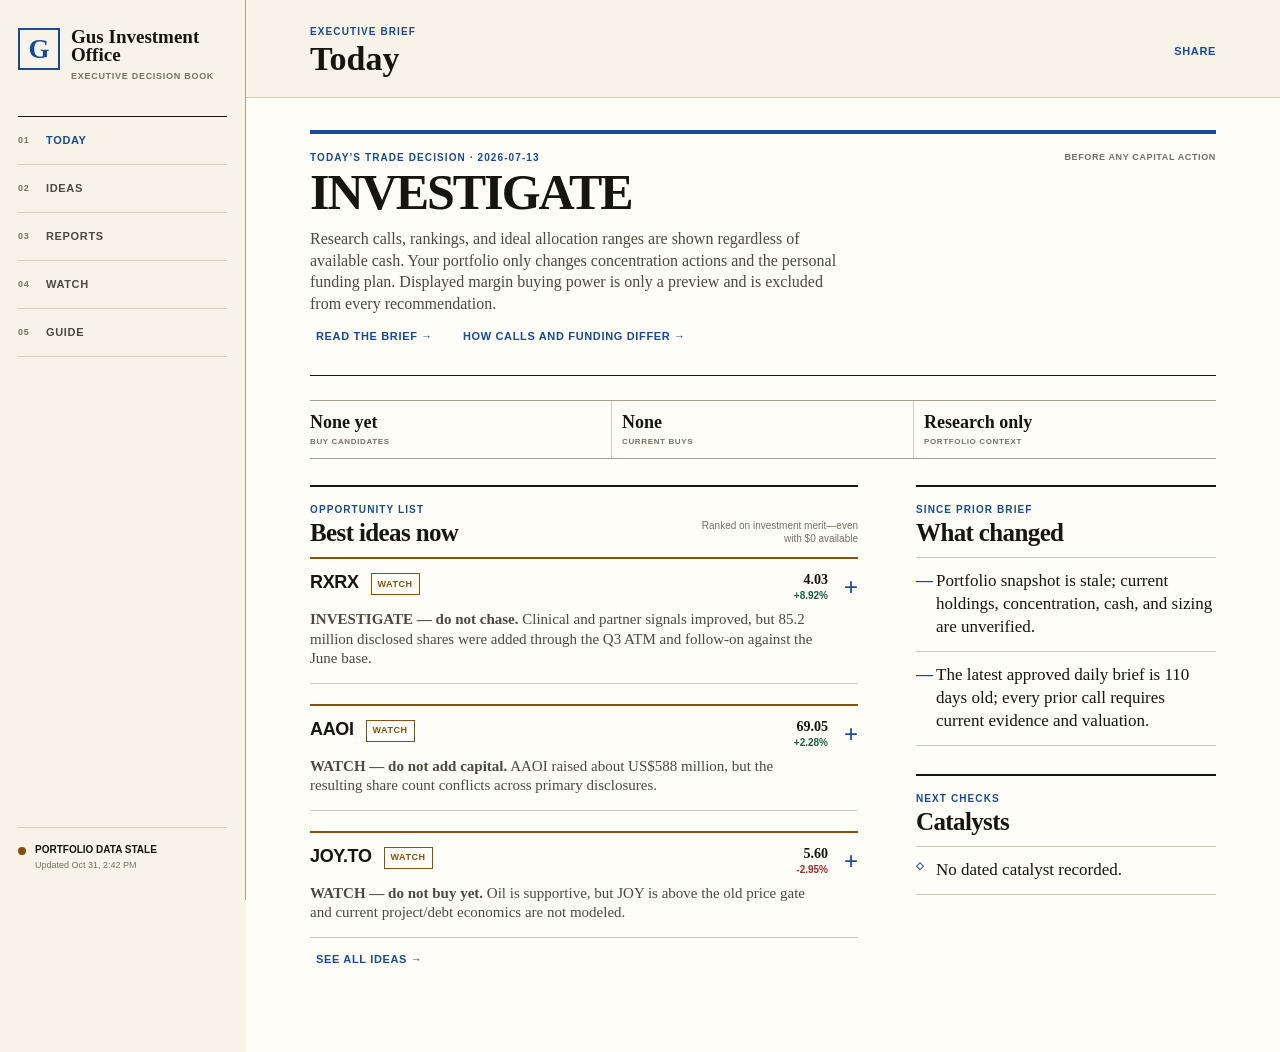
==== commit 69f636d2: "Auto-refresh dashboard data" ====
--- a/standalone.html
+++ b/standalone.html
@@ -3,7 +3,7 @@
 <head>
   <meta charset="utf-8" />
   <meta name="viewport" content="width=device-width, initial-scale=1, viewport-fit=cover" />
-  <meta http-equiv="Content-Security-Policy" content="default-src 'none'; script-src 'sha256-K185Lqc89veatlKejg073OfzbDIKopFToNSUl3U0S68=' 'sha256-sKRJsxBwfOsu+VdgxXwE2aWAT4NpemjPrCH+cqUo388=' 'sha256-4VoNnGsVaVr0vZODbSDTBvCxavCiR8mip03iIfCWoXM=' 'sha256-tUhohVXs1hY11JlLeVYim1lYkK6FzgowKLJPJQgw3Xs='; style-src 'sha256-LfJvfw5yjshOjPOQz+x7z2was41flUT84C6+GS5SQEo='; img-src data:; object-src 'none'; base-uri 'none'; form-action 'none'" />
+  <meta http-equiv="Content-Security-Policy" content="default-src 'none'; script-src 'sha256-K185Lqc89veatlKejg073OfzbDIKopFToNSUl3U0S68=' 'sha256-sKRJsxBwfOsu+VdgxXwE2aWAT4NpemjPrCH+cqUo388=' 'sha256-FgFFEZPIvFd9GLfewrVOlfCa6N6QQfNzg3r8l88I6Lg=' 'sha256-tUhohVXs1hY11JlLeVYim1lYkK6FzgowKLJPJQgw3Xs='; style-src 'sha256-LfJvfw5yjshOjPOQz+x7z2was41flUT84C6+GS5SQEo='; img-src data:; object-src 'none'; base-uri 'none'; form-action 'none'" />
   <meta name="theme-color" content="#f7f3e8" />
   <meta name="description" content="Gus Investment Office — executive decisions, catalysts, and investment reports." />
   <meta name="mobile-web-app-capable" content="yes" />
@@ -451,7 +451,7 @@
       <button type="button" data-view="guide"><span class="nav-glyph" aria-hidden="true">?</span><span>Guide</span></button>
     </nav>
   </div>
-  <script>window.__STANDALONE__ = true; window.__SITE_DATA__ = {"meta": {"generatedAt": "2026-10-31T10:12:08-04:00", "title": "Gus Investment Office", "subtitle": "Decision status, current calls, catalysts, and investment reports", "publicSafety": "Public-safe executive view. Private amounts, local paths, prompts, and raw ledgers are excluded."}, "executive": {"action": "INVESTIGATE — no current decision packet; no capital action", "gate": "FAIL", "urgency": "Before any capital action", "materialChanges": ["Portfolio snapshot is stale; current holdings, concentration, cash, and sizing are unverified.", "The latest approved daily brief is 110 days old; every prior call requires current evidence and valuation."], "catalysts": [], "evidenceCutoff": ["Latest approved daily brief: 2026-07-13."], "reportId": "report-office-reports-daily-2026-07-13-md", "date": "2026-07-13", "stale": true}, "portfolio": {"authoritative": false, "gate": "FAIL", "status": "Portfolio data stale", "asOf": "2026-07-14T12:04:38-04:00", "ageDays": 108.9, "missing": ["current portfolio snapshot"], "message": "Current holdings are not verified and fresh, so no buy, add, hold, reduce, or sizing call can be authorized.", "actions": [], "margin": {"status": "Not linked", "includedAsCapital": false, "message": "Displayed margin buying power is only a preview and is excluded from every recommendation."}}, "currentBuys": [], "buyCandidates": [], "decisions": [{"instrument": "RXRX", "action": "INVESTIGATE", "researchRating": "WATCH", "note": {"call": "INVESTIGATE — do not chase.", "why": "Clinical and partner signals improved, but 85.2 million disclosed shares were added through the Q3 ATM and follow-on against the June base.", "upside": "Durable FAP benefit, oncology responses and partner milestones could validate the platform and pipeline.", "risk": "Small cohorts, long regulatory timelines, cash burn and dilution can overwhelm per-share value.", "next": "November 2 patient-level REC-4881 data plus a fully diluted risk-adjusted SOTP."}, "as_of": "2026-10-16T09:26:19-04:00", "return_profile": {"probability_weighted_expected_return_pct": null, "realistic_downside_pct": null, "upside_downside_ratio": null}, "allocationPlan": {"initialPct": 0, "targetPct": 0, "maximumPct": 0, "entryMethod": "No trade; complete clinical, forensic-valuation, red-team and portfolio-risk gates", "capitalIndependent": true}, "evidenceLinks": [{"label": "Recursion 8-K and exhibits for clinical, partnership and financing updates", "url": "https://www.sec.gov/Archives/edgar/data/1601830/000160183026000128/rxrx-20261015.htm"}, {"label": "Recursion final prospectus supplement for 61.54 million-share offering", "url": "https://www.sec.gov/Archives/edgar/data/1601830/000160183026000134/rxrx-finalprosuppxoct2026o.htm"}], "relatedReports": []}, {"instrument": "AAOI", "action": "INVESTIGATE", "researchRating": "WATCH", "note": {"call": "WATCH — do not add capital.", "why": "AAOI raised about US$588 million, but the resulting share count conflicts across primary disclosures.", "upside": "New capacity can create value if margins and cash generation scale faster than dilution.", "risk": "Repeated equity funding can destroy per-share returns even when revenue grows.", "next": "Current broker export, then exact Q3 shares, margins, working capital and cash flow."}, "as_of": "2026-10-14T09:16:40-04:00", "return_profile": {"probability_weighted_expected_return_pct": null, "realistic_downside_pct": null, "upside_downside_ratio": null}, "allocationPlan": {"initialPct": 0, "targetPct": 0, "maximumPct": 0, "entryMethod": "No trade and no margin; complete Gate 0 and forensic reconciliation", "capitalIndependent": true}, "evidenceLinks": [{"label": "Applied Optoelectronics completion of US$600 million ATM — 2026-10-05", "url": "https://www.prnewswire.com/news-releases/applied-optoelectronics-announces-completion-of-previously-announced-at-the-market-offering-302897857.html"}, {"label": "AAOI officer Form 144 filed 2026-10-13", "url": "https://www.sec.gov/Archives/edgar/data/1158114/000197407826000378/xsl144X01/primary_doc.xml"}, {"label": "SEC EDGAR AAOI submissions index checked 2026-10-14", "url": "https://data.sec.gov/submissions/CIK0001158114.json"}], "relatedReports": ["report-office-reports-daily-2026-07-13-md", "report-office-reports-weekly-2026-07-11-weekly-ic-md", "report-office-reports-2026-07-10-initial-cio-note-md"]}, {"instrument": "OBE.TO", "action": "AVOID", "researchRating": "AVOID", "note": {"call": "AVOID for now.", "why": "Oil is supportive, but OBE has not yet proved that the stronger price converts into free cash flow and lower debt.", "upside": "A clean FCF and deleveraging print could create a re-entry.", "risk": "Capital needs and leverage can absorb the commodity windfall.", "next": "Positive post-acquisition FCF and sequential total-debt decline."}, "as_of": "2026-10-14T09:16:40-04:00", "return_profile": {"probability_weighted_expected_return_pct": null, "realistic_downside_pct": null, "upside_downside_ratio": null}, "allocationPlan": {"initialPct": 0, "targetPct": 0, "maximumPct": 0, "entryMethod": "No trade; current company evidence, full forensic model, red team and Gate 0 are required", "capitalIndependent": true}, "evidenceLinks": [{"label": "EIA Short-Term Energy Outlook — October 2026", "url": "https://www.eia.gov/outlooks/steo/"}, {"label": "Yahoo Finance delayed NYMEX WTI front month and contract curve — observed 2026-10-14 09:15 EDT", "url": "https://query1.finance.yahoo.com/v8/finance/chart/CLZ27.NYM?range=5d&interval=1d"}, {"label": "Obsidian acquisition close and updated guidance", "url": "https://www.sec.gov/Archives/edgar/data/1334388/000119312526293579/july_2_pr_acq_close_guid.htm"}], "relatedReports": ["report-office-reports-weekly-2026-07-11-weekly-ic-md"]}, {"instrument": "JOY.TO", "action": "INVESTIGATE", "researchRating": "WATCH", "note": {"call": "WATCH — do not buy yet.", "why": "Oil is supportive, but JOY is above the old price gate and current project/debt economics are not modeled.", "upside": "Successful Duvernay and power execution could create a future entry.", "risk": "Project delays, debt, convertibles and abandonment costs can absorb the oil benefit.", "next": "Current results proving execution and stable debt, or a materially lower price."}, "as_of": "2026-10-14T09:16:40-04:00", "return_profile": {"probability_weighted_expected_return_pct": null, "realistic_downside_pct": null, "upside_downside_ratio": null}, "allocationPlan": {"initialPct": 0, "targetPct": 0, "maximumPct": 0, "entryMethod": "No trade; rebuild the model and clear forensic, red-team, portfolio-risk and Gate 0 requirements", "capitalIndependent": true}, "evidenceLinks": [{"label": "EIA Short-Term Energy Outlook — October 2026", "url": "https://www.eia.gov/outlooks/steo/"}, {"label": "Yahoo Finance delayed NYMEX WTI front month and contract curve — observed 2026-10-14 09:15 EDT", "url": "https://query1.finance.yahoo.com/v8/finance/chart/CLZ27.NYM?range=5d&interval=1d"}, {"label": "Yahoo Finance delayed OBE and JOY.TO closes — 2026-10-13", "url": "https://query1.finance.yahoo.com/v8/finance/chart/OBE?range=10d&interval=1d"}, {"label": "Journey Q1 2026 financial statements", "url": "https://www.journeyenergy.ca/wp-content/uploads/Reports/Financial_Reports/JEI_FS_Q1_2026.pdf"}], "relatedReports": ["report-office-reports-weekly-2026-07-11-weekly-ic-md"]}, {"instrument": "AVAV", "action": "INVESTIGATE", "researchRating": "WATCH", "note": {"call": "Potential buy; finish the numbers first.", "why": "Defense demand and funded backlog are strong, and the price reset may have lowered expectations.", "upside": "Shares could rerate if backlog becomes profitable revenue and free cash flow.", "risk": "BlueHalo integration, dilution, and weak cash conversion may make the stock expensive.", "next": "Normalized FY2027 margin, cash-flow, debt, and dilution model."}, "as_of": "2026-07-11T11:20:00-04:00", "return_profile": {"probability_weighted_expected_return_pct": null, "realistic_downside_pct": null, "upside_downside_ratio": null}, "allocationPlan": {"initialPct": 0, "targetPct": 0, "maximumPct": 0, "entryMethod": "No trade; forensic, variant, red-team, portfolio-risk and Gate 0 clearance are required", "capitalIndependent": true}, "evidenceLinks": [{"label": "AeroVironment fiscal 2026 Form 10-K", "url": "https://www.sec.gov/Archives/edgar/data/1368622/000110465926078906/avav-20260430x10k.htm"}, {"label": "U.S. Treasury daily par yield curve — 2026-07-10", "url": "https://home.treasury.gov/resource-center/data-chart-center/interest-rates/pages/xml?data=daily_treasury_yield_curve&field_tdr_date_value=2026"}], "relatedReports": ["report-office-reports-daily-2026-07-13-md", "report-office-reports-weekly-2026-07-11-weekly-ic-md", "report-office-reports-2026-07-10-initial-cio-note-md"]}, {"instrument": "LITE", "action": "INVESTIGATE", "researchRating": "WATCH", "note": {"call": "Watch, not buy.", "why": "The share-price move is real, but no new company event or valuation discount has been established.", "upside": "AI-network demand could lift revenue and margins if customer orders accelerate.", "risk": "The move may be trading flow and could reverse.", "next": "Next filing or earnings update, plus a current valuation check."}, "as_of": "2026-07-10T13:29:36-04:00", "return_profile": {"probability_weighted_expected_return_pct": null, "realistic_downside_pct": null, "upside_downside_ratio": null}, "allocationPlan": {"initialPct": 0, "targetPct": 0, "maximumPct": 0, "entryMethod": "No trade; complete Gate 2 triage and portfolio Gate 0", "capitalIndependent": true}, "evidenceLinks": [{"label": "Lumentum SEC submissions index as of 2026-07-10 13:29 EDT", "url": "https://data.sec.gov/submissions/CIK0001633978.json"}, {"label": "Lumentum official news releases page as of 2026-07-10 13:29 EDT", "url": "https://www.lumentum.com/en/newsroom/news-releases"}], "relatedReports": ["report-office-reports-daily-2026-07-13-md", "report-office-reports-weekly-2026-07-11-weekly-ic-md", "report-office-reports-daily-2026-07-10-md"]}, {"instrument": "IONS", "action": "INVESTIGATE", "researchRating": "WATCH", "note": {"call": "Do not buy yet.", "why": "A major heart-disease trial failed, reducing the likely value of eplontersen.", "upside": "Upside returns if regulators support a narrower use or the remaining pipeline is worth more than the market assumes.", "risk": "The remaining drugs and cash may not support today’s valuation.", "next": "Full trial data and the Ionis/AstraZeneca regulatory plan."}, "as_of": "2026-07-10T13:17:00-04:00", "return_profile": {"probability_weighted_expected_return_pct": null, "realistic_downside_pct": null, "upside_downside_ratio": null}, "allocationPlan": {"initialPct": 0, "targetPct": 0, "maximumPct": 0, "entryMethod": "No trade; complete event underwriting and portfolio Gate 0", "capitalIndependent": true}, "evidenceLinks": [{"label": "Ionis 2026-07-09 Form 8-K, Exhibit 99.1", "url": "https://www.sec.gov/Archives/edgar/data/874015/000114036126028092/ef20077664_ex99-1.htm"}], "relatedReports": ["report-office-reports-daily-2026-07-13-md", "report-office-reports-weekly-2026-07-11-weekly-ic-md", "report-office-reports-2026-07-10-initial-cio-note-md"]}], "watchlist": [{"instrument": "IONS", "theme": "RNA therapeutics / ATTR", "stage": "event_reunderwrite", "action": "INVESTIGATE", "research_priority": "urgent", "trigger": "Rebuild eplontersen ATTR-CM economics and pipeline SOTP from the failed primary endpoint, including monotherapy-label probability and current valuation.", "invalidation": "Do not treat subgroup evidence as registration-grade without regulator/partner support; reject if remaining pipeline value cannot support the current enterprise value.", "next_event": "Full trial data, regulatory strategy, and partner guidance"}, {"instrument": "AVAV", "theme": "defense autonomy and counter-UAS", "stage": "gate3_forensic", "action": "INVESTIGATE", "research_priority": "high", "trigger": "Overdue versus 2026-07-17: reconcile FY2026 acquisition accounting and negative cash conversion into an organic backlog-to-margin model and compare with KTOS plus 3-month T-bills by 2026-07-24.", "invalidation": "Return to rejected status if funded backlog fails to bridge to normalized positive FCF, dilution/debt erase upside, or conservative upside/downside remains below 3:1.", "next_event": "Forensic completion deadline extended to 2026-07-24 after miss; next issuer filing if earlier"}, {"instrument": "KTOS", "theme": "defense autonomy / hypersonics", "stage": "acquisition_dilution_forensic", "action": "INVESTIGATE", "research_priority": "high", "trigger": "Fold the Jetset acquisition, 547,249 closing shares and up to 121,592 earn-out shares into the overdue KTOS diluted-share, cash-flow and acquisition-return model; compare with AVAV and T-bills.", "invalidation": "Reject promotion if acquisition economics, funded-backlog conversion, dilution or valuation fail the positive-EV and 3:1 upside/downside hurdle.", "next_event": "Current KTOS forensic model and next quarterly filing"}, {"instrument": "NTLA", "theme": "in-vivo gene editing / ATTR", "stage": "readthrough_diagnosis", "action": "INVESTIGATE", "research_priority": "high", "trigger": "Determine whether IONS read-through changes NTLA's mechanism, comparator, endpoint probability, commercial assumptions, or only sentiment; verify all current disclosures.", "invalidation": "Avoid if clinical/endpoint comparability makes the IONS failure directly adverse or cash runway/dilution overwhelms option value.", "next_event": "Company-specific clinical or regulatory update"}, {"instrument": "RXRX", "theme": "AI-enabled drug discovery and clinical-stage biotechnology", "stage": "clinical_financing_event_triage", "action": "INVESTIGATE", "research_priority": "high", "trigger": "Reconcile patient-level REC-4881 and REC-1245 evidence, FDA-path assumptions, pro-forma fully diluted shares, quarterly cash burn and a risk-adjusted SOTP before promotion; compare with cash and the best non-biotech candidate.", "invalidation": "De-escalate or AVOID if durability/safety weakens, FDA alignment delays the registrational path, cash burn compresses the stated runway, or dilution-adjusted expected value fails the office hurdle.", "next_event": "REC-4881 presentation at CGA-IGC on 2026-11-02; registrational-trial details expected later in 2026"}, {"instrument": "LITE", "theme": "optical components / AI connectivity", "stage": "price_dislocation_diagnosis", "action": "INVESTIGATE", "research_priority": "medium", "trigger": "Identify a primary-source cause for the 10.25% two-trading-day move, then complete current-price/share-count valuation, demand, margin, dilution, and peer checks.", "invalidation": "Do not infer fundamental upside from price action; de-escalate if no primary evidence or valuation edge survives triage.", "next_event": "Next official company filing/release or confirmed earnings date"}, {"instrument": "TMDX", "theme": "transplant medtech and logistics", "stage": "lead_unverified", "action": "INVESTIGATE", "research_priority": "medium", "trigger": "Verify current filings, commercial volume, aircraft/logistics capital intensity, margins, reimbursement, valuation, and competitive alternatives.", "invalidation": "Growth depends on uneconomic logistics capital, reimbursement weakens, or margin/cash conversion fails.", "next_event": null}, {"instrument": "AAOI", "theme": "AI optical transceivers", "stage": "two_day_selloff_continued_q3_catalyst_dated", "action": "INVESTIGATE", "research_priority": "urgent_if_currently_held", "trigger": "Obtain a current broker export now; at the November 5 Q3 release reconcile fully diluted shares, revenue quality, gross margin, working capital, expansion commitments and per-share free cash flow before any holding or new-capital action.", "invalidation": "Do not average down on the two-day decline. Reject promotion if Q3 does not convert growth into durable margin and per-share cash flow or if financing and execution risk leave unbounded downside.", "next_event": "AAOI Q3 2026 results and call — 2026-11-05 16:30 EST"}, {"instrument": "JOY.TO", "theme": "Canadian small-cap oil / Duvernay / power", "stage": "macro_gate_passed_price_and_company_gates_failed", "action": "INVESTIGATE", "research_priority": "high_reunderwrite", "trigger": "Rebuild current EV, dual FCF views and debt/convert/ARO sensitivity using the October oil curve; require verified Duvernay and power execution with stable or falling debt, or a price near the registered C$3.40 gate.", "invalidation": "De-escalate if Duvernay or power execution slips, refinancing worsens, debt rises, or refreshed valuation cannot produce positive expected value and at least 3:1 upside/downside.", "next_event": "Next JOY results and Duvernay/power commissioning update; delayed C$5.57 close remains above the price gate"}, {"instrument": "OBE.TO", "theme": "Canadian small-cap oil", "stage": "macro_gate_passed_company_gate_failed", "action": "AVOID", "research_priority": "urgent_reunderwrite", "trigger": "Rebuild current enterprise value and normalized/guided FCF using the October oil curve; require positive post-acquisition FCF and sequential total-debt decline in a current issuer filing before reconsidering AVOID.", "invalidation": "Maintain AVOID if total debt does not decline, capex remains cash-negative at normalized oil, borrowing stress rises, or refreshed downside remains incompatible with concentrated sizing.", "next_event": "Next OBE quarterly results and debt/FCF reconciliation"}, {"instrument": "VST", "theme": "power scarcity / PJM capacity", "stage": "capacity_auction_reunderwrite", "action": "INVESTIGATE", "research_priority": "medium_high", "trigger": "Reconcile the 10,924.4 MW PJM award into incremental 2028/2029 EBITDA and FCF after hedges, costs, debt and tax; treat the July 16 receivables-facility upsizing to US$1.25 billion as liquidity context only, then compare with current valuation and alternative power names.", "invalidation": "De-escalate if the auction economics are already priced, largely offset by hedges/costs/regulation, or downside remains unbounded after leverage.", "next_event": "Next Vistra guidance or filing quantifying PJM auction earnings impact"}], "marketNotes": [], "glossary": [{"term": "Research call", "definition": "Our view of the stock on its own: buy, conditional buy, watch, or avoid—independent of available cash."}, {"term": "Buy candidate", "definition": "The research looks attractive. It remains visible even if the account has no cash or the personal funding plan is undecided."}, {"term": "Current buy", "definition": "A buy that has passed the research gates and has an actionable entry plan. Available cash is reported separately."}, {"term": "Portfolio context", "definition": "Current holdings, account types, concentration, cash, and risk limits. These shape sequencing and funding but never hide an attractive idea."}, {"term": "Ideal allocation", "definition": "The initial, target, and maximum portfolio percentages justified by the thesis, shown independently of current capital."}, {"term": "Funding plan", "definition": "How an approved idea would actually be funded. Cash, sales, contributions, and any explicitly authorized borrowing are separate from the research call."}, {"term": "Catalyst", "definition": "An event that could move the stock or prove the thesis."}, {"term": "Thesis-breaker", "definition": "Evidence that would make us change or abandon the investment view."}, {"term": "Weighted return", "definition": "The average return across bear, base, and bull outcomes after applying their probabilities."}, {"term": "Realistic downside", "definition": "The loss in a plausible bad case—not the absolute worst imaginable outcome."}, {"term": "Upside / downside", "definition": "Credible upside divided by plausible downside. Roughly 3:1 is a strong hurdle."}], "reports": [{"id": "report-office-reports-daily-2026-07-13-md", "title": "Daily Executive Brief — 2026-07-13", "category": "Daily Brief", "date": "2026-07-13", "updated": "2026-07-13T09:31:45-04:00", "content": "# Daily Executive Brief — 2026-07-13\n\n## DECISION\n\n**Action required today:** NONE — no material change; no capital action  \n**Portfolio Gate 0:** FAIL  \n**Urgency:** Trigger-dependent\n\n## MATERIAL CHANGES\n\n- **No material change; no action.** portfolio data remains not yet connected. Positions, cash/liabilities, account and tax treatment, base currency, constraints, options, and margin terms remain non-authoritative. Authorized target/initial/max sizing and borrowed capital remain **0%**.\n- No new SEC filing was present after the 2026-07-11 weekly-IC cutoff for AVAV, IONS, NTLA, LITE, AAOI, TMDX, VST, KTOS, or the trigger watchlist issuers checked. No new price/volume alert was recorded after 2026-07-10; markets were closed over the weekend.\n- Official macro evidence did not change the regime call: the latest Treasury curve remains 2026-07-10, the latest available HY/CCC OAS observations remain 2026-07-09, and the Federal Reserve press feed contains no release after 2026-07-09.\n\n## PORTFOLIO ACTIONS\n\n| Instrument | Action | Current | Target | Initial/Max | Timing | Invalidation |\n|---|---|---:|---:|---:|---|---|\n| Portfolio-wide | INVESTIGATE | Unknown | 0% | 0% / 0% | Pending verified holdings | Gate 0 remains failed |\n\n## RISKS / CATALYSTS\n\n- **2026-07-14, 08:30 EDT — June CPI.** Owner: Macro Strategist. Reassess inflation-shock versus slowdown probabilities only after the official release; Gate 0 still prohibits a trade.\n- **2026-07-17 — AVAV forensic deadline.** Promote only if acquisition accounting, organic margins, working capital, net debt, dilution, and three valuation scenarios establish positive expected value and at least 3:1 upside/downside; otherwise return to Gate 2 or reject.\n\n## EVIDENCE CUTOFF\n\n- **2026-07-13 09:16 EDT.** Direct sources: [SEC company submissions](https://data.sec.gov/submissions/), [Federal Reserve press feed](https://www.federalreserve.gov/feeds/press_all.xml), [U.S. Treasury yield curve](https://home.treasury.gov/resource-center/data-chart-center/interest-rates/pages/xml?data=daily_treasury_yield_curve&field_tdr_date_value=2026), [FRED HY/CCC OAS](https://fred.stlouisfed.org/graph/fredgraph.csv?id=BAMLH0A0HYM2,BAMLH0A3HYC), and [BLS release calendar](https://www.bls.gov/schedule/news_release/bls.ics).\n- Missing input: authoritative current broker export and constraints.", "summary": "Action required today: NONE — no material change; no capital action Portfolio Gate 0: FAIL Urgency: Trigger-dependent", "tags": ["AAOI", "AVAV", "IONS", "KTOS", "LITE", "NTLA", "TMDX", "VST"], "links": [{"label": "SEC company submissions", "url": "https://data.sec.gov/submissions/"}, {"label": "Federal Reserve press feed", "url": "https://www.federalreserve.gov/feeds/press_all.xml"}, {"label": "U.S. Treasury yield curve", "url": "https://home.treasury.gov/resource-center/data-chart-center/interest-rates/pages/xml?data=daily_treasury_yield_curve&field_tdr_date_value=2026"}, {"label": "FRED HY/CCC OAS", "url": "https://fred.stlouisfed.org/graph/fredgraph.csv?id=BAMLH0A0HYM2,BAMLH0A3HYC"}, {"label": "BLS release calendar", "url": "https://www.bls.gov/schedule/news_release/bls.ics"}], "related_decisions": ["AAOI", "AVAV", "IONS", "KTOS", "LITE", "NTLA", "TMDX", "VST"]}, {"id": "report-office-reports-weekly-2026-07-11-weekly-ic-md", "title": "Weekly Investment Committee — 2026-07-11", "category": "Weekly IC", "date": "2026-07-11", "updated": "2026-07-11T11:07:27-04:00", "content": "# Weekly Investment Committee — 2026-07-11\n\n**Evidence cutoff:** 2026-07-11 11:20 EDT; market prices are delayed 2026-07-10 closes.  \n**Portfolio Gate 0:** **FAIL** — portfolio data remains not yet connected. Only `INVESTIGATE`/`AVOID`; all current/target/initial/max authorized allocations are **0%** and borrowed capital is **0%**.\n\n## CIO DECISIONS\n\n1. **AVAV — INVESTIGATE (5/10).** Current allocation unknown; target/initial/max **0% / 0% / 0%**. Advance from Gate 2 (74/100) to Gate 3 forensic work, due **2026-07-17**. Delayed close **US$144.58** and 50.608m dated shares imply **US$7.32bn market cap**; cash/debt imply **US$7.67bn EV**, **3.88x FY2026 sales**. Recognition path: US$1.183bn funded backlog, with issuer expecting about 85% recognized in FY2027. Invalidation: normalized funded-backlog conversion fails to produce positive FCF, dilution/debt erase the valuation edge, or conservative upside/downside remains below 3:1. **No trade.**\n2. **IONS — INVESTIGATE (2/10).** Current allocation unknown; target/initial/max **0% / 0% / 0%**. The CARDIO-TTRansform primary-endpoint failure is verified, but full data, regulator/partner strategy and pipeline SOTP are absent. Hard fail: no defensible EV or return distribution. Do not average down.\n3. **JOY.TO — INVESTIGATE (7/10 research conviction; 0% capital).** Existing model still yields roughly **−11.3% probability-weighted return** with **−53% realistic downside**. It remains preferred to OBE inside the oil slot, but not to cash/T-bills or AVAV for research priority. Re-open only on its registered price/operating/debt triggers.\n\nNo `BUY/ADD/HOLD/REDUCE/EXIT/HEDGE` cleared the gates.\n\n## REGIME AND PORTFOLIO\n\n| Regime | Probability | Evidence and implication |\n|---|---:|---|\n| Sticky inflation / soft growth | 45% | Fed remains 3.50%–3.75%; June payroll growth was soft; 3m/10y/30y Treasury yields were 3.85%/4.56%/5.06% on July 10. Prefer balance-sheet quality and near-duration cash flows. |\n| Energy/geopolitical inflation shock | 30% | Physical oil tightness is real, but July IEA/EIA evidence still allows normalization; USO fell 15.6% over the sampled month. Avoid levered producers that need a high strip. |\n| Disinflation with sharper slowdown | 25% | Long-duration Treasuries and defensives would improve, while weak credit/cyclicals deteriorate. TLT was down 1.8% over the sampled month, so this is not the priced base case. |\n\n**Cross-asset read:** delayed one-month proxies show SPY +2.3%, QQQ +1.2%, IWM +1.9%, XLF +5.9%, XLV +4.4%, EFA −0.4%, EEM −0.9%, TLT −1.8%, UUP +1.6%, GLD −2.4%, and USO −15.6%. This is consistent with resilient U.S. risk assets, stronger financials/healthcare, firm USD and pressure on duration/commodities—not a broad panic.\n\n**Portfolio risk:** exposures, concentrations, tax lots, FX, options, cash needs and margin terms remain unknown. Correlated-loss and forced-liquidation stress cannot be run. The only defensible risk budget is **0% new capital and 0% borrowed capital** pending Gate 0.\n\n## CANDIDATES THROUGH GATES\n\n| Candidate | Gate | Triage | EV | Downside | Catalyst | Red team | Portfolio fit | CIO action |\n|---|---:|---:|---:|---:|---|---|---|---|\n| AVAV | 3 | 74/100 | Not yet defensible | Not yet defensible | Normalized model by 2026-07-17; funded-backlog conversion thereafter | **REWORK:** acquisition accounting, cash conversion, debt/dilution | Blocked by Gate 0; compare with TMDX/KTOS and 3m T-bills | **INVESTIGATE, 0%** |\n| IONS | 2 | 58/100; hard fail | Not modeled | Unbounded pending SOTP | Full trial/regulatory strategy; date unverified | **BLOCK-INCOMPLETE:** subgroup/regulatory and pipeline value | Blocked | **INVESTIGATE, 0%** |\n| JOY.TO | 5 complete / 6 blocked | Prior pass | −11.3% weighted | −53% | Price ≤C$3.40 or verified Duvernay/power execution with stable debt | **REWORK:** commodity, execution, refinancing | Inferior to 3.85% 3m Treasury hurdle | **INVESTIGATE, 0%** |\n\n### AVAV specialist conflict reconciliation\n\n- **Industrials specialist steelman:** appropriated funded backlog rose to US$1.183bn; about 85% is expected to convert in FY2027, and the 21% one-month price decline may have reset expectations without destroying long-cycle demand.\n- **Forensic view:** FY2026 revenue was US$1.977bn, but GAAP operating loss was US$311m; CFO was −US$78m and capex US$63m. At 3.88x trailing sales EV, investors still pay for successful normalization.\n- **Independent red team:** BlueHalo integration, purchase accounting, cost-to-complete estimates, working-capital demands, debt and dilution can make backlog growth economically hollow. US$1.458bn unfunded backlog is not an ASC 606 obligation and receives no contracted-revenue credit.\n- **CIO reconciliation:** advance research, not capital. A 65% forecast is registered that at least US$1.00555bn of the April 2026 funded-backlog cohort is recognized in FY2027; margin and FCF still determine value.\n\n**Opportunity-cost comparison:** AVAV is the best promoted lead. Outside its sector, TMDX is the best retained research alternative because transplant logistics has a distinct demand driver, but its current commercial-volume, reimbursement, aircraft-capital and valuation work is incomplete and therefore it does not pass triage. Three-month Treasuries yield **3.85%** with materially lower underwriting risk; AVAV must show positive expected return and at least 3:1 upside/downside after debt/dilution to displace that hurdle. KTOS remains the direct-sector comparator but its May 2026 share count shows material expansion and its forensic comparison is unfinished.\n\n## REJECTED / DEFERRED\n\n- **OBE.TO — AVOID:** issuer guidance remains cash-negative even at US$75 WTI; prior weighted return −23% and bear downside −63%. Re-open only with positive FCF, sequential debt reduction and supportive strip.\n- **NTLA — deferred:** IONS read-through is not yet mapped to NTLA's mechanism, endpoint, comparator, cash runway and dilution; price sympathy is not evidence.\n- **LITE / AAOI — deferred:** large price moves and legacy AI-optics narratives do not replace current unit, margin, working-capital and dilution models. AAOI's sampled one-month decline was 30.6%; no falling-knife promotion.\n- **TMDX — deferred:** distinct healthcare opportunity, but primary commercial-volume, reimbursement, logistics-capital and current valuation evidence remain incomplete.\n- **VST — deferred:** positive power theme and sampled one-month strength (+8.5%), but contract economics, hedges, regulatory exposure and current valuation are not reconciled.\n- **KTOS — deferred:** direct AVAV alternative; funded economics, cash conversion and dilution-adjusted valuation are not yet comparable.\n- **Cash/T-bills — benchmark, not rejected:** 3m Treasury yield of 3.85% is the minimum opportunity-cost hurdle.\n\n## ZERO-BASED DISCOVERY\n\n**Coverage quota:** 14 of 16 lanes (87.5%) were outside the legacy AI-optics/compute focus; no current holdings could be used because the portfolio ledger is non-authoritative. Every mandated lane was searched; only AVAV advanced.\n\n| Lane searched | Evidence/screen | Result |\n|---|---|---|\n| Macro/rates/sovereigns | Fed releases; Treasury 1m–30y curve | Positive cash hurdle and long-end duration pressure; no sovereign trade advanced. |\n| Credit | HY/CCC spread ledger plus HYG/LQD price proxies | Aggregate credit not distressed enough for broad credit beta; weakest issuers remain vulnerable. |\n| FX | UUP proxy +1.6% sampled month | Firm USD is a headwind to unhedged foreign returns; no clean variant identified. |\n| Commodities | EIA/IEA oil evidence; USO/GLD proxies | Oil normalization risk defeats levered OBE/JOY; gold lacked a fresh catalyst. |\n| Broad equities | SPY/QQQ/IWM | U.S. equities resilient; no index dislocation versus T-bills. |\n| Consumer | XLY and generalist screen | No primary-source candidate cleared valuation/catalyst triage. |\n| Financials | XLF +5.9% sampled month; rate curve | Strength is visible, but no bank/insurer had a verified security-level variant in this cycle. |\n| Healthcare | XLV; IONS/NTLA event; TMDX | IONS is event work, NTLA is read-through diagnosis, TMDX deferred. None cleared underwriting. |\n| Software/internet | IGV proxy | No primary-source lead with a valuation reset and recognition path cleared triage. |\n| Industrials/defense | AVAV/KTOS; ITA proxy | **AVAV advanced** on funded backlog plus price reset; KTOS retained as comparator. |\n| Energy/materials | XLE/XLB; OBE/JOY; EIA/IEA | Levered producers fail downside/FCF tests; no new miner/materials lead passed. |\n| Real estate/infrastructure | XLRE; VST | Rate pressure limits broad REIT appeal; VST contract valuation remains incomplete. |\n| International/EM | EFA/EEM | Relative weakness alone is not a catalyst; currency and country-specific evidence absent. |\n| Small/mid caps | IWM; AVAV/KTOS/TMDX/OBE/JOY | AVAV only pass; financing/dilution and cash-conversion hard fails rejected others. |\n| Special situations | Current SEC/company-event queue | No merger, spin, tender, recap or forced-flow setup had verified legal terms and bounded break value. |\n| Contradiction search | Oil tightness versus IEA/EIA normalization; defense backlog versus cash burn | Both favored narratives have credible disconfirming evidence; conviction was capped accordingly. |\n\n## NEXT-WEEK CATALYSTS\n\n- **2026-07-14, 08:30 EDT — June CPI.** Owner: Macro Strategist. If sequential inflation re-accelerates versus May, raise the inflation-shock regime and keep duration/leverage research hurdles high; if broad disinflation arrives with weaker activity evidence, raise the slowdown scenario and re-screen duration/defensives. No trade is authorized from the release without Gate 0.\n- **2026-07-17 — AVAV forensic deadline.** Owner: Forensic Accounting and Valuation. Promote to variant/red-team only if organic margin, working capital, net debt, dilution and three valuation scenarios are reconciled; otherwise return it to Gate 2 or reject.\n- **2026-07-18 — next weekly IC.** Owner: CIO. Re-run all lanes, compare the surviving lead with the best outside-sector candidate and the then-current T-bill hurdle.\n\n## EVIDENCE AND DISSENT\n\nPrimary: [Federal Reserve FOMC statement, 2026-06-17](https://www.federalreserve.gov/newsevents/pressreleases/monetary20260617a.htm); [U.S. Treasury yield curve, observed 2026-07-10](https://home.treasury.gov/resource-center/data-chart-center/interest-rates/pages/xml?data=daily_treasury_yield_curve&field_tdr_date_value=2026); [AVAV FY2026 10-K, filed 2026-06-29](https://www.sec.gov/Archives/edgar/data/1368622/000110465926078906/avav-20260430x10k.htm); [IONS event filing, 2026-07-09](https://www.sec.gov/Archives/edgar/data/874015/000114036126028092/ef20077664_ex99-1.htm); [EIA July STEO](https://www.eia.gov/outlooks/steo/); [IEA July Oil Market Report](https://www.iea.org/reports/oil-market-report-july-2026).\n\nMarket prices and one-month changes are delayed Yahoo chart observations and are corroboration only, not primary evidence or executable quotes. The strongest dissent is that AVAV's FY2026 cash burn is acquisition-distorted and funded backlog makes the current multiple attractive; the unresolved answer is whether normalized organic FCF validates that claim. Managed web search was unavailable, so discovery used direct official endpoints, SEC filings, registered ledgers and deterministic delayed-price data; this limits discovery breadth and is one reason only one candidate advanced.", "summary": "Evidence cutoff: 2026-07-11 11:20 EDT; market prices are delayed 2026-07-10 closes. Portfolio Gate 0: FAIL — portfolio data remains not yet connected. Only INVESTIGATE/AVOID; all current/target/initial/max authorized allocations are 0% and borrowed capital is 0%.", "tags": ["AAOI", "AVAV", "IONS", "JOY.TO", "KTOS", "LITE", "NTLA", "OBE.TO", "TMDX", "VST"], "links": [{"label": "Federal Reserve FOMC statement, 2026-06-17", "url": "https://www.federalreserve.gov/newsevents/pressreleases/monetary20260617a.htm"}, {"label": "U.S. Treasury yield curve, observed 2026-07-10", "url": "https://home.treasury.gov/resource-center/data-chart-center/interest-rates/pages/xml?data=daily_treasury_yield_curve&field_tdr_date_value=2026"}, {"label": "AVAV FY2026 10-K, filed 2026-06-29", "url": "https://www.sec.gov/Archives/edgar/data/1368622/000110465926078906/avav-20260430x10k.htm"}, {"label": "IONS event filing, 2026-07-09", "url": "https://www.sec.gov/Archives/edgar/data/874015/000114036126028092/ef20077664_ex99-1.htm"}, {"label": "EIA July STEO", "url": "https://www.eia.gov/outlooks/steo/"}, {"label": "IEA July Oil Market Report", "url": "https://www.iea.org/reports/oil-market-report-july-2026"}], "related_decisions": ["AAOI", "AVAV", "IONS", "JOY.TO", "KTOS", "LITE", "NTLA", "OBE.TO", "TMDX", "VST"]}, {"id": "report-office-reports-daily-2026-07-10-md", "title": "Daily Executive Brief — 2026-07-10", "category": "Daily Brief", "date": "2026-07-10", "updated": "2026-07-10T13:32:40-04:00", "content": "# Daily Executive Brief — 2026-07-10\n\n## DECISION\n\n**Action required today:** INVESTIGATE — LITE only; no capital action  \n**Portfolio Gate 0:** FAIL  \n**Urgency:** This week\n\n## MATERIAL CHANGES\n\n- **Gate 0 remains failed.** portfolio data is still not yet connected; positions, cash/liabilities, account/tax types, base currency, constraints, options, and margin terms are not authoritative. All targets and initial/max sizes remain **0%**; borrowed capital remains **0%**.\n- **FACT:** At 13:26 EDT, delayed data showed LITE **+10.25% over two trading days**, triggering its registered threshold; it was **−0.79% on the day** with **0.54x** average volume. This is a price alert—not a thesis.\n- **FACT:** No LITE SEC filing was accepted after the 13:18 EDT prior-report cutoff; the latest listed filing was a Schedule 13G/A accepted July 8. Lumentum’s official newsroom showed no July 10 release and listed May 11 as its latest release. **INFERENCE:** no current primary company event explains the move; cause and valuation remain unresolved.\n\n## PORTFOLIO ACTIONS\n\n| Instrument | Action | Current | Target | Initial/Max | Timing | Invalidation |\n|---|---|---:|---:|---:|---|---|\n| LITE | INVESTIGATE | Unknown | 0% | 0% / 0% | This week | No primary catalyst or valuation edge survives triage |\n\n## RISKS / CATALYSTS\n\n- LITE remains at Gate 2. Current price/share count, forensic valuation, demand/margin bridge, dilution, consensus/variant evidence, independent red team, and portfolio-risk review are incomplete; no BUY/ADD sizing is permitted.\n- No new decision-relevant Fed, Treasury, or HY-credit release was found after the prior note. Next dated macro trigger: **June CPI, July 14 at 08:30 EDT**.\n\n## EVIDENCE CUTOFF\n\n- **2026-07-10 13:29 EDT.** Sources: [LITE delayed chart](https://query1.finance.yahoo.com/v8/finance/chart/LITE?range=5d&interval=1d&includePrePost=false); [SEC submissions](https://data.sec.gov/submissions/CIK0001633978.json); [Lumentum newsroom](https://www.lumentum.com/en/newsroom/news-releases); [Fed releases](https://www.federalreserve.gov/feeds/press_all.xml); [BLS calendar](https://www.bls.gov/schedule/news_release/bls.ics).\n- **Missing inputs:** authoritative broker export and constraints; LITE valuation/catalyst evidence. Managed web search was unavailable, so checks used direct official endpoints.", "summary": "Action required today: INVESTIGATE — LITE only; no capital action Portfolio Gate 0: FAIL Urgency: This week", "tags": ["LITE"], "links": [{"label": "LITE delayed chart", "url": "https://query1.finance.yahoo.com/v8/finance/chart/LITE?range=5d&interval=1d&includePrePost=false"}, {"label": "SEC submissions", "url": "https://data.sec.gov/submissions/CIK0001633978.json"}, {"label": "Lumentum newsroom", "url": "https://www.lumentum.com/en/newsroom/news-releases"}, {"label": "Fed releases", "url": "https://www.federalreserve.gov/feeds/press_all.xml"}, {"label": "BLS calendar", "url": "https://www.bls.gov/schedule/news_release/bls.ics"}], "related_decisions": ["LITE"]}, {"id": "report-office-reports-2026-07-10-initial-cio-note-md", "title": "Initial CIO Operating Note — 2026-07-10 13:17 EDT", "category": "CIO Note", "date": "2026-07-10", "updated": "2026-07-10T13:18:00-04:00", "content": "# Initial CIO Operating Note — 2026-07-10 13:17 EDT\n\n## DECISION\n\n**Action:** INVESTIGATE  \n**Conviction:** 2/10 for any new security; 10/10 that no portfolio-aware trade can yet be sized  \n**Target allocation:** 0% pending underwriting  \n**Current allocation:** Unknown  \n**Time horizon:** Immediate intake and event triage  \n**Urgency:** Immediate for any IONS/NTLA holding; otherwise this week\n\n## EXECUTIVE THESIS\n\n- **Do not deploy new capital from this note.** Portfolio Gate 0 fails because positions, options, account split, currency, tax basis, cash, and margin terms are not authoritative.\n- The preliminary US regime is **policy-constrained, inflation-sensitive growth**: Fed 3.50–3.75%; June payrolls +57,000; unemployment 4.2%; May CPI +0.47% month over month.\n- Credit is bifurcated: broad HY OAS 2.70% versus CCC 9.75%. Quality financing remains open; weak balance sheets are already stressed.\n- **IONS requires immediate re-underwriting:** CARDIO-TTRansform missed its primary endpoint and showed no treatment effect when added to baseline stabilizer therapy.\n- **NTLA is a diagnosis task, not a buy-the-dip:** its −13.81% two-day move appears plausibly related to ATTR read-through, but no new company 8-K was found in the verified window.\n\n## REGIME SCENARIOS — PRELIMINARY ESTIMATES\n\n| Scenario | Probability | Portfolio implication |\n|---|---:|---|\n| Sticky-inflation soft growth | 45% | Favor quality cash flows, pricing power, shorter-duration exposure; avoid weak financing structures. |\n| Energy-led stagflation / renewed tightening | 35% | Reduce leverage and long-duration beta; favor selective real assets and inflation beneficiaries. |\n| Disinflation with material growth slowdown | 20% | Defensives and duration improve; cyclicals and low-quality credit weaken. |\n\nJune CPI on **July 14** is the next regime-changing event.\n\n## OPPORTUNITY QUEUE\n\n1. **IONS event SOTP** — urgent only if held; no averaging down.\n2. **NTLA read-through analysis** — mechanism/endpoint comparability, cash runway, dilution.\n3. **AVAV/KTOS** — highest-priority non-AI-infrastructure underwriting lane; funded backlog is evidence, not yet value.\n4. **AAOI** — re-underwrite immediately if held; legacy model remains incomplete.\n5. **VST/TMDX** — retain as leads pending primary-source valuation.\n\n## REQUIRED HUMAN INPUT\n\nProvide a redacted broker export using `office/templates/PORTFOLIO_INTAKE.md`. Margin remains **0% recommended use** until forced-liquidation stress passes.\n\n## EVIDENCE\n\nFederal Reserve (2026-06-17); BLS API (verified 2026-07-10); FRED HY OAS (2026-07-08); Ionis SEC 8-K Exhibit 99.1 (2026-07-09); Intellia SEC submissions index; local delayed-price audit log.", "summary": "Action: INVESTIGATE Conviction: 2/10 for any new security; 10/10 that no portfolio-aware trade can yet be sized Target allocation: 0% pending underwriting Current allocation: Unknown Time horizon: Immediate intake and event triage Urgency: Immediate for any IONS/NTLA holding; ot…", "tags": ["AAOI", "AVAV", "IONS", "KTOS", "NTLA", "TMDX", "VST"], "links": [], "related_decisions": ["AAOI", "AVAV", "IONS", "KTOS", "NTLA", "TMDX", "VST"]}], "alerts": [], "quotes": [{"ticker": "AAOI", "price": 69.05, "changePct": 2.28, "currency": "USD", "exchange": "NGM", "quoteTime": "2026-10-30T16:00-04:00", "sparkline": [67.63, 72.2, 72.05, 73.05, 73.37, 74.05, 71.88, 75.005, 75.9699, 76.7401, 76.78, 76.58, 76.65, 76.93, 78.26, 79.25, 79.3813, 79.24, 80.2, 81.155, 82.26, 81.245, 81.66, 82.2606, 81.2, 79.855, 79.6, 79.24, 69.475, 67.94, 67.79, 67.14, 66.25, 67.54, 69.07, 69.05]}, {"ticker": "AVAV", "price": 126.11, "changePct": 2.32, "currency": "USD", "exchange": "NMS", "quoteTime": "2026-10-30T16:00-04:00", "sparkline": [123.815, 125.26, 124.19, 124.43, 124.14, 125.1, 125.45, 124.9, 126.446, 127.295, 127.89, 127.375, 126.955, 126.76, 125.425, 124.5586, 124.68, 125.11, 124.5, 125.05, 126.01, 132.25, 133.66, 136.34, 138.32, 136.175, 135.2, 134.751, 128.39, 127.61, 127.795, 126.57, 124.475, 126.34, 126.23, 126.11]}, {"ticker": "IONS", "price": 43.52, "changePct": 1.37, "currency": "USD", "exchange": "NMS", "quoteTime": "2026-10-30T16:00-04:00", "sparkline": [43.635, 43.3326, 43.28, 43.005, 42.86, 42.985, 43.405, 43.59, 43.5, 43.62, 43.57, 43.47, 43.815, 43.96, 43.88, 43.93, 43.81, 43.93, 44.1, 44.35, 44.8936, 45.545, 45.38, 45.14, 44.75, 44.21, 44.57, 44.415, 43.75, 43.89, 43.715, 43.47, 43.49, 43.325, 43.52, 43.52]}, {"ticker": "JOY.TO", "price": 5.6, "changePct": -2.95, "currency": "CAD", "exchange": "TOR", "quoteTime": "2026-10-30T16:00-04:00", "sparkline": [5.7, 5.73, 5.87, 5.89, 5.905, 5.94, 5.9, 5.86, 5.775, 5.775, 5.69, 5.675, 5.65, 5.59, 5.73, 5.8, 5.77, 5.72, 5.74, 5.72, 5.73, 5.71, 5.61, 5.66, 5.615, 5.62, 5.6, 5.63, 5.61, 5.575, 5.59, 5.575, 5.53, 5.54, 5.59, 5.6]}, {"ticker": "KTOS", "price": 41.09, "changePct": 6.23, "currency": "USD", "exchange": "NMS", "quoteTime": "2026-10-30T16:00-04:00", "sparkline": [39.285, 40.15, 40.03, 40.1035, 40.19, 40.38, 40.43, 40.48, 41.285, 41.89, 42.07, 41.945, 41.33, 41.31, 40.745, 40.545, 40.72, 40.8, 40.5519, 40.78, 41.19, 42.275, 43.025, 43.435, 44.07, 43.8, 43.455, 43.59, 41.77, 41.55, 41.635, 41.18, 40.535, 40.93, 41.1, 41.09]}, {"ticker": "LITE", "price": 840.7, "changePct": 11.18, "currency": "USD", "exchange": "NMS", "quoteTime": "2026-10-30T16:00-04:00", "sparkline": [788.05, 825.61, 823.21, 836.48, 833.6, 829.196, 818.54, 852.065, 864.23, 875.88, 867.36, 867.93, 865.3725, 866.01, 883.925, 895.37, 896.155, 899.63, 903.8286, 916.145, 913.95, 933.7558, 933.824, 938.72, 933.5696, 929.44, 922.07, 919.79, 813.525, 834.22, 824.94, 819.29, 820.91, 836.9975, 840.97, 840.7]}, {"ticker": "NTLA", "price": 12.47, "changePct": 11.24, "currency": "USD", "exchange": "NGM", "quoteTime": "2026-10-30T16:00-04:00", "sparkline": [11.365, 11.305, 11.32, 11.1886, 11.215, 11.1541, 11.255, 11.445, 11.75, 11.83, 11.97, 11.975, 12.105, 12.28, 12.745, 12.98, 12.885, 12.995, 12.993, 12.92, 13.31, 13.63, 13.53, 13.55, 13.315, 12.975, 13.08, 13.235, 12.415, 12.55, 12.4, 12.155, 12.155, 12.245, 12.465, 12.47]}, {"ticker": "OBE.TO", "price": 16.51, "changePct": -2.13, "currency": "CAD", "exchange": "TOR", "quoteTime": "2026-10-30T16:00-04:00", "sparkline": [16.52, 16.79, 16.85, 16.72, 16.76, 16.88, 16.82, 16.62, 16.38, 16.48, 16.34, 16.14, 16.11, 16.095, 16.64, 16.61, 16.68, 16.43, 16.5, 16.54, 16.43, 16.37, 16.13, 16.29, 16.16, 16.2, 16.24, 16.35, 16.52, 16.44, 16.35, 16.4, 16.31, 16.36, 16.51, 16.51]}, {"ticker": "RXRX", "price": 4.03, "changePct": 8.92, "currency": "USD", "exchange": "NMS", "quoteTime": "2026-10-30T16:00-04:00", "sparkline": [3.83, 3.775, 3.815, 3.77, 3.83, 3.795, 3.805, 3.88, 4.06, 4.0978, 4.115, 4.0951, 4.0301, 4.05, 4.32, 4.425, 4.325, 4.365, 4.3214, 4.24, 4.35, 4.36, 4.3298, 4.33, 4.255, 4.1703, 4.255, 4.235, 3.93, 3.96, 3.8965, 3.832, 3.825, 3.935, 4.025, 4.03]}, {"ticker": "TMDX", "price": 65.99, "changePct": -6.71, "currency": "USD", "exchange": "NGM", "quoteTime": "2026-10-30T16:00-04:00", "sparkline": [70.4, 70.945, 71.53, 71.285, 70.95, 69.915, 70.53, 70.415, 70.61, 70.99, 70.96, 70.6, 69.89, 69.725, 69.44, 69.27, 69.16, 68.66, 67.63, 67.02, 66.84, 68.67, 68.245, 67.17, 66.57, 65.9625, 67.155, 67.08, 66.7, 65.895, 65.73, 65.4206, 65.1, 65.51, 65.89, 65.99]}, {"ticker": "VST", "price": 138.37, "changePct": -1.28, "currency": "USD", "exchange": "NYQ", "quoteTime": "2026-10-30T16:00-04:00", "sparkline": [140.41, 142.855, 143.06, 142.985, 141.81, 142.575, 141.775, 144.41, 145.58, 145.79, 145.36, 146.275, 147.32, 146.62, 143.55, 143.1, 144.4, 144.095, 144.1, 144.1, 142.63, 144.15, 143.605, 143.43, 141.87, 140.755, 140.74, 140.925, 138.09, 137.68, 137.4093, 136.86, 136.4, 137.08, 138.43, 138.37]}], "stats": {"currentBuys": 0, "buyCandidates": 0, "decisions": 7, "watchlist": 11, "reports": 4, "quotes": 11}};</script>
+  <script>window.__STANDALONE__ = true; window.__SITE_DATA__ = {"meta": {"generatedAt": "2026-10-31T10:42:52-04:00", "title": "Gus Investment Office", "subtitle": "Decision status, current calls, catalysts, and investment reports", "publicSafety": "Public-safe executive view. Private amounts, local paths, prompts, and raw ledgers are excluded."}, "executive": {"action": "INVESTIGATE — no current decision packet; no capital action", "gate": "FAIL", "urgency": "Before any capital action", "materialChanges": ["Portfolio snapshot is stale; current holdings, concentration, cash, and sizing are unverified.", "The latest approved daily brief is 110 days old; every prior call requires current evidence and valuation."], "catalysts": [], "evidenceCutoff": ["Latest approved daily brief: 2026-07-13."], "reportId": "report-office-reports-daily-2026-07-13-md", "date": "2026-07-13", "stale": true}, "portfolio": {"authoritative": false, "gate": "FAIL", "status": "Portfolio data stale", "asOf": "2026-07-14T12:04:38-04:00", "ageDays": 108.9, "missing": ["current portfolio snapshot"], "message": "Current holdings are not verified and fresh, so no buy, add, hold, reduce, or sizing call can be authorized.", "actions": [], "margin": {"status": "Not linked", "includedAsCapital": false, "message": "Displayed margin buying power is only a preview and is excluded from every recommendation."}}, "currentBuys": [], "buyCandidates": [], "decisions": [{"instrument": "RXRX", "action": "INVESTIGATE", "researchRating": "WATCH", "note": {"call": "INVESTIGATE — do not chase.", "why": "Clinical and partner signals improved, but 85.2 million disclosed shares were added through the Q3 ATM and follow-on against the June base.", "upside": "Durable FAP benefit, oncology responses and partner milestones could validate the platform and pipeline.", "risk": "Small cohorts, long regulatory timelines, cash burn and dilution can overwhelm per-share value.", "next": "November 2 patient-level REC-4881 data plus a fully diluted risk-adjusted SOTP."}, "as_of": "2026-10-16T09:26:19-04:00", "return_profile": {"probability_weighted_expected_return_pct": null, "realistic_downside_pct": null, "upside_downside_ratio": null}, "allocationPlan": {"initialPct": 0, "targetPct": 0, "maximumPct": 0, "entryMethod": "No trade; complete clinical, forensic-valuation, red-team and portfolio-risk gates", "capitalIndependent": true}, "evidenceLinks": [{"label": "Recursion 8-K and exhibits for clinical, partnership and financing updates", "url": "https://www.sec.gov/Archives/edgar/data/1601830/000160183026000128/rxrx-20261015.htm"}, {"label": "Recursion final prospectus supplement for 61.54 million-share offering", "url": "https://www.sec.gov/Archives/edgar/data/1601830/000160183026000134/rxrx-finalprosuppxoct2026o.htm"}], "relatedReports": []}, {"instrument": "AAOI", "action": "INVESTIGATE", "researchRating": "WATCH", "note": {"call": "WATCH — do not add capital.", "why": "AAOI raised about US$588 million, but the resulting share count conflicts across primary disclosures.", "upside": "New capacity can create value if margins and cash generation scale faster than dilution.", "risk": "Repeated equity funding can destroy per-share returns even when revenue grows.", "next": "Current broker export, then exact Q3 shares, margins, working capital and cash flow."}, "as_of": "2026-10-14T09:16:40-04:00", "return_profile": {"probability_weighted_expected_return_pct": null, "realistic_downside_pct": null, "upside_downside_ratio": null}, "allocationPlan": {"initialPct": 0, "targetPct": 0, "maximumPct": 0, "entryMethod": "No trade and no margin; complete Gate 0 and forensic reconciliation", "capitalIndependent": true}, "evidenceLinks": [{"label": "Applied Optoelectronics completion of US$600 million ATM — 2026-10-05", "url": "https://www.prnewswire.com/news-releases/applied-optoelectronics-announces-completion-of-previously-announced-at-the-market-offering-302897857.html"}, {"label": "AAOI officer Form 144 filed 2026-10-13", "url": "https://www.sec.gov/Archives/edgar/data/1158114/000197407826000378/xsl144X01/primary_doc.xml"}, {"label": "SEC EDGAR AAOI submissions index checked 2026-10-14", "url": "https://data.sec.gov/submissions/CIK0001158114.json"}], "relatedReports": ["report-office-reports-daily-2026-07-13-md", "report-office-reports-weekly-2026-07-11-weekly-ic-md", "report-office-reports-2026-07-10-initial-cio-note-md"]}, {"instrument": "OBE.TO", "action": "AVOID", "researchRating": "AVOID", "note": {"call": "AVOID for now.", "why": "Oil is supportive, but OBE has not yet proved that the stronger price converts into free cash flow and lower debt.", "upside": "A clean FCF and deleveraging print could create a re-entry.", "risk": "Capital needs and leverage can absorb the commodity windfall.", "next": "Positive post-acquisition FCF and sequential total-debt decline."}, "as_of": "2026-10-14T09:16:40-04:00", "return_profile": {"probability_weighted_expected_return_pct": null, "realistic_downside_pct": null, "upside_downside_ratio": null}, "allocationPlan": {"initialPct": 0, "targetPct": 0, "maximumPct": 0, "entryMethod": "No trade; current company evidence, full forensic model, red team and Gate 0 are required", "capitalIndependent": true}, "evidenceLinks": [{"label": "EIA Short-Term Energy Outlook — October 2026", "url": "https://www.eia.gov/outlooks/steo/"}, {"label": "Yahoo Finance delayed NYMEX WTI front month and contract curve — observed 2026-10-14 09:15 EDT", "url": "https://query1.finance.yahoo.com/v8/finance/chart/CLZ27.NYM?range=5d&interval=1d"}, {"label": "Obsidian acquisition close and updated guidance", "url": "https://www.sec.gov/Archives/edgar/data/1334388/000119312526293579/july_2_pr_acq_close_guid.htm"}], "relatedReports": ["report-office-reports-weekly-2026-07-11-weekly-ic-md"]}, {"instrument": "JOY.TO", "action": "INVESTIGATE", "researchRating": "WATCH", "note": {"call": "WATCH — do not buy yet.", "why": "Oil is supportive, but JOY is above the old price gate and current project/debt economics are not modeled.", "upside": "Successful Duvernay and power execution could create a future entry.", "risk": "Project delays, debt, convertibles and abandonment costs can absorb the oil benefit.", "next": "Current results proving execution and stable debt, or a materially lower price."}, "as_of": "2026-10-14T09:16:40-04:00", "return_profile": {"probability_weighted_expected_return_pct": null, "realistic_downside_pct": null, "upside_downside_ratio": null}, "allocationPlan": {"initialPct": 0, "targetPct": 0, "maximumPct": 0, "entryMethod": "No trade; rebuild the model and clear forensic, red-team, portfolio-risk and Gate 0 requirements", "capitalIndependent": true}, "evidenceLinks": [{"label": "EIA Short-Term Energy Outlook — October 2026", "url": "https://www.eia.gov/outlooks/steo/"}, {"label": "Yahoo Finance delayed NYMEX WTI front month and contract curve — observed 2026-10-14 09:15 EDT", "url": "https://query1.finance.yahoo.com/v8/finance/chart/CLZ27.NYM?range=5d&interval=1d"}, {"label": "Yahoo Finance delayed OBE and JOY.TO closes — 2026-10-13", "url": "https://query1.finance.yahoo.com/v8/finance/chart/OBE?range=10d&interval=1d"}, {"label": "Journey Q1 2026 financial statements", "url": "https://www.journeyenergy.ca/wp-content/uploads/Reports/Financial_Reports/JEI_FS_Q1_2026.pdf"}], "relatedReports": ["report-office-reports-weekly-2026-07-11-weekly-ic-md"]}, {"instrument": "AVAV", "action": "INVESTIGATE", "researchRating": "WATCH", "note": {"call": "Potential buy; finish the numbers first.", "why": "Defense demand and funded backlog are strong, and the price reset may have lowered expectations.", "upside": "Shares could rerate if backlog becomes profitable revenue and free cash flow.", "risk": "BlueHalo integration, dilution, and weak cash conversion may make the stock expensive.", "next": "Normalized FY2027 margin, cash-flow, debt, and dilution model."}, "as_of": "2026-07-11T11:20:00-04:00", "return_profile": {"probability_weighted_expected_return_pct": null, "realistic_downside_pct": null, "upside_downside_ratio": null}, "allocationPlan": {"initialPct": 0, "targetPct": 0, "maximumPct": 0, "entryMethod": "No trade; forensic, variant, red-team, portfolio-risk and Gate 0 clearance are required", "capitalIndependent": true}, "evidenceLinks": [{"label": "AeroVironment fiscal 2026 Form 10-K", "url": "https://www.sec.gov/Archives/edgar/data/1368622/000110465926078906/avav-20260430x10k.htm"}, {"label": "U.S. Treasury daily par yield curve — 2026-07-10", "url": "https://home.treasury.gov/resource-center/data-chart-center/interest-rates/pages/xml?data=daily_treasury_yield_curve&field_tdr_date_value=2026"}], "relatedReports": ["report-office-reports-daily-2026-07-13-md", "report-office-reports-weekly-2026-07-11-weekly-ic-md", "report-office-reports-2026-07-10-initial-cio-note-md"]}, {"instrument": "LITE", "action": "INVESTIGATE", "researchRating": "WATCH", "note": {"call": "Watch, not buy.", "why": "The share-price move is real, but no new company event or valuation discount has been established.", "upside": "AI-network demand could lift revenue and margins if customer orders accelerate.", "risk": "The move may be trading flow and could reverse.", "next": "Next filing or earnings update, plus a current valuation check."}, "as_of": "2026-07-10T13:29:36-04:00", "return_profile": {"probability_weighted_expected_return_pct": null, "realistic_downside_pct": null, "upside_downside_ratio": null}, "allocationPlan": {"initialPct": 0, "targetPct": 0, "maximumPct": 0, "entryMethod": "No trade; complete Gate 2 triage and portfolio Gate 0", "capitalIndependent": true}, "evidenceLinks": [{"label": "Lumentum SEC submissions index as of 2026-07-10 13:29 EDT", "url": "https://data.sec.gov/submissions/CIK0001633978.json"}, {"label": "Lumentum official news releases page as of 2026-07-10 13:29 EDT", "url": "https://www.lumentum.com/en/newsroom/news-releases"}], "relatedReports": ["report-office-reports-daily-2026-07-13-md", "report-office-reports-weekly-2026-07-11-weekly-ic-md", "report-office-reports-daily-2026-07-10-md"]}, {"instrument": "IONS", "action": "INVESTIGATE", "researchRating": "WATCH", "note": {"call": "Do not buy yet.", "why": "A major heart-disease trial failed, reducing the likely value of eplontersen.", "upside": "Upside returns if regulators support a narrower use or the remaining pipeline is worth more than the market assumes.", "risk": "The remaining drugs and cash may not support today’s valuation.", "next": "Full trial data and the Ionis/AstraZeneca regulatory plan."}, "as_of": "2026-07-10T13:17:00-04:00", "return_profile": {"probability_weighted_expected_return_pct": null, "realistic_downside_pct": null, "upside_downside_ratio": null}, "allocationPlan": {"initialPct": 0, "targetPct": 0, "maximumPct": 0, "entryMethod": "No trade; complete event underwriting and portfolio Gate 0", "capitalIndependent": true}, "evidenceLinks": [{"label": "Ionis 2026-07-09 Form 8-K, Exhibit 99.1", "url": "https://www.sec.gov/Archives/edgar/data/874015/000114036126028092/ef20077664_ex99-1.htm"}], "relatedReports": ["report-office-reports-daily-2026-07-13-md", "report-office-reports-weekly-2026-07-11-weekly-ic-md", "report-office-reports-2026-07-10-initial-cio-note-md"]}], "watchlist": [{"instrument": "IONS", "theme": "RNA therapeutics / ATTR", "stage": "event_reunderwrite", "action": "INVESTIGATE", "research_priority": "urgent", "trigger": "Rebuild eplontersen ATTR-CM economics and pipeline SOTP from the failed primary endpoint, including monotherapy-label probability and current valuation.", "invalidation": "Do not treat subgroup evidence as registration-grade without regulator/partner support; reject if remaining pipeline value cannot support the current enterprise value.", "next_event": "Full trial data, regulatory strategy, and partner guidance"}, {"instrument": "AVAV", "theme": "defense autonomy and counter-UAS", "stage": "gate3_forensic", "action": "INVESTIGATE", "research_priority": "high", "trigger": "Overdue versus 2026-07-17: reconcile FY2026 acquisition accounting and negative cash conversion into an organic backlog-to-margin model and compare with KTOS plus 3-month T-bills by 2026-07-24.", "invalidation": "Return to rejected status if funded backlog fails to bridge to normalized positive FCF, dilution/debt erase upside, or conservative upside/downside remains below 3:1.", "next_event": "Forensic completion deadline extended to 2026-07-24 after miss; next issuer filing if earlier"}, {"instrument": "KTOS", "theme": "defense autonomy / hypersonics", "stage": "acquisition_dilution_forensic", "action": "INVESTIGATE", "research_priority": "high", "trigger": "Fold the Jetset acquisition, 547,249 closing shares and up to 121,592 earn-out shares into the overdue KTOS diluted-share, cash-flow and acquisition-return model; compare with AVAV and T-bills.", "invalidation": "Reject promotion if acquisition economics, funded-backlog conversion, dilution or valuation fail the positive-EV and 3:1 upside/downside hurdle.", "next_event": "Current KTOS forensic model and next quarterly filing"}, {"instrument": "NTLA", "theme": "in-vivo gene editing / ATTR", "stage": "readthrough_diagnosis", "action": "INVESTIGATE", "research_priority": "high", "trigger": "Determine whether IONS read-through changes NTLA's mechanism, comparator, endpoint probability, commercial assumptions, or only sentiment; verify all current disclosures.", "invalidation": "Avoid if clinical/endpoint comparability makes the IONS failure directly adverse or cash runway/dilution overwhelms option value.", "next_event": "Company-specific clinical or regulatory update"}, {"instrument": "RXRX", "theme": "AI-enabled drug discovery and clinical-stage biotechnology", "stage": "clinical_financing_event_triage", "action": "INVESTIGATE", "research_priority": "high", "trigger": "Reconcile patient-level REC-4881 and REC-1245 evidence, FDA-path assumptions, pro-forma fully diluted shares, quarterly cash burn and a risk-adjusted SOTP before promotion; compare with cash and the best non-biotech candidate.", "invalidation": "De-escalate or AVOID if durability/safety weakens, FDA alignment delays the registrational path, cash burn compresses the stated runway, or dilution-adjusted expected value fails the office hurdle.", "next_event": "REC-4881 presentation at CGA-IGC on 2026-11-02; registrational-trial details expected later in 2026"}, {"instrument": "LITE", "theme": "optical components / AI connectivity", "stage": "price_dislocation_diagnosis", "action": "INVESTIGATE", "research_priority": "medium", "trigger": "Identify a primary-source cause for the 10.25% two-trading-day move, then complete current-price/share-count valuation, demand, margin, dilution, and peer checks.", "invalidation": "Do not infer fundamental upside from price action; de-escalate if no primary evidence or valuation edge survives triage.", "next_event": "Next official company filing/release or confirmed earnings date"}, {"instrument": "TMDX", "theme": "transplant medtech and logistics", "stage": "lead_unverified", "action": "INVESTIGATE", "research_priority": "medium", "trigger": "Verify current filings, commercial volume, aircraft/logistics capital intensity, margins, reimbursement, valuation, and competitive alternatives.", "invalidation": "Growth depends on uneconomic logistics capital, reimbursement weakens, or margin/cash conversion fails.", "next_event": null}, {"instrument": "AAOI", "theme": "AI optical transceivers", "stage": "two_day_selloff_continued_q3_catalyst_dated", "action": "INVESTIGATE", "research_priority": "urgent_if_currently_held", "trigger": "Obtain a current broker export now; at the November 5 Q3 release reconcile fully diluted shares, revenue quality, gross margin, working capital, expansion commitments and per-share free cash flow before any holding or new-capital action.", "invalidation": "Do not average down on the two-day decline. Reject promotion if Q3 does not convert growth into durable margin and per-share cash flow or if financing and execution risk leave unbounded downside.", "next_event": "AAOI Q3 2026 results and call — 2026-11-05 16:30 EST"}, {"instrument": "JOY.TO", "theme": "Canadian small-cap oil / Duvernay / power", "stage": "macro_gate_passed_price_and_company_gates_failed", "action": "INVESTIGATE", "research_priority": "high_reunderwrite", "trigger": "Rebuild current EV, dual FCF views and debt/convert/ARO sensitivity using the October oil curve; require verified Duvernay and power execution with stable or falling debt, or a price near the registered C$3.40 gate.", "invalidation": "De-escalate if Duvernay or power execution slips, refinancing worsens, debt rises, or refreshed valuation cannot produce positive expected value and at least 3:1 upside/downside.", "next_event": "Next JOY results and Duvernay/power commissioning update; delayed C$5.57 close remains above the price gate"}, {"instrument": "OBE.TO", "theme": "Canadian small-cap oil", "stage": "macro_gate_passed_company_gate_failed", "action": "AVOID", "research_priority": "urgent_reunderwrite", "trigger": "Rebuild current enterprise value and normalized/guided FCF using the October oil curve; require positive post-acquisition FCF and sequential total-debt decline in a current issuer filing before reconsidering AVOID.", "invalidation": "Maintain AVOID if total debt does not decline, capex remains cash-negative at normalized oil, borrowing stress rises, or refreshed downside remains incompatible with concentrated sizing.", "next_event": "Next OBE quarterly results and debt/FCF reconciliation"}, {"instrument": "VST", "theme": "power scarcity / PJM capacity", "stage": "capacity_auction_reunderwrite", "action": "INVESTIGATE", "research_priority": "medium_high", "trigger": "Reconcile the 10,924.4 MW PJM award into incremental 2028/2029 EBITDA and FCF after hedges, costs, debt and tax; treat the July 16 receivables-facility upsizing to US$1.25 billion as liquidity context only, then compare with current valuation and alternative power names.", "invalidation": "De-escalate if the auction economics are already priced, largely offset by hedges/costs/regulation, or downside remains unbounded after leverage.", "next_event": "Next Vistra guidance or filing quantifying PJM auction earnings impact"}], "marketNotes": [], "glossary": [{"term": "Research call", "definition": "Our view of the stock on its own: buy, conditional buy, watch, or avoid—independent of available cash."}, {"term": "Buy candidate", "definition": "The research looks attractive. It remains visible even if the account has no cash or the personal funding plan is undecided."}, {"term": "Current buy", "definition": "A buy that has passed the research gates and has an actionable entry plan. Available cash is reported separately."}, {"term": "Portfolio context", "definition": "Current holdings, account types, concentration, cash, and risk limits. These shape sequencing and funding but never hide an attractive idea."}, {"term": "Ideal allocation", "definition": "The initial, target, and maximum portfolio percentages justified by the thesis, shown independently of current capital."}, {"term": "Funding plan", "definition": "How an approved idea would actually be funded. Cash, sales, contributions, and any explicitly authorized borrowing are separate from the research call."}, {"term": "Catalyst", "definition": "An event that could move the stock or prove the thesis."}, {"term": "Thesis-breaker", "definition": "Evidence that would make us change or abandon the investment view."}, {"term": "Weighted return", "definition": "The average return across bear, base, and bull outcomes after applying their probabilities."}, {"term": "Realistic downside", "definition": "The loss in a plausible bad case—not the absolute worst imaginable outcome."}, {"term": "Upside / downside", "definition": "Credible upside divided by plausible downside. Roughly 3:1 is a strong hurdle."}], "reports": [{"id": "report-office-reports-daily-2026-07-13-md", "title": "Daily Executive Brief — 2026-07-13", "category": "Daily Brief", "date": "2026-07-13", "updated": "2026-07-13T09:31:45-04:00", "content": "# Daily Executive Brief — 2026-07-13\n\n## DECISION\n\n**Action required today:** NONE — no material change; no capital action  \n**Portfolio Gate 0:** FAIL  \n**Urgency:** Trigger-dependent\n\n## MATERIAL CHANGES\n\n- **No material change; no action.** portfolio data remains not yet connected. Positions, cash/liabilities, account and tax treatment, base currency, constraints, options, and margin terms remain non-authoritative. Authorized target/initial/max sizing and borrowed capital remain **0%**.\n- No new SEC filing was present after the 2026-07-11 weekly-IC cutoff for AVAV, IONS, NTLA, LITE, AAOI, TMDX, VST, KTOS, or the trigger watchlist issuers checked. No new price/volume alert was recorded after 2026-07-10; markets were closed over the weekend.\n- Official macro evidence did not change the regime call: the latest Treasury curve remains 2026-07-10, the latest available HY/CCC OAS observations remain 2026-07-09, and the Federal Reserve press feed contains no release after 2026-07-09.\n\n## PORTFOLIO ACTIONS\n\n| Instrument | Action | Current | Target | Initial/Max | Timing | Invalidation |\n|---|---|---:|---:|---:|---|---|\n| Portfolio-wide | INVESTIGATE | Unknown | 0% | 0% / 0% | Pending verified holdings | Gate 0 remains failed |\n\n## RISKS / CATALYSTS\n\n- **2026-07-14, 08:30 EDT — June CPI.** Owner: Macro Strategist. Reassess inflation-shock versus slowdown probabilities only after the official release; Gate 0 still prohibits a trade.\n- **2026-07-17 — AVAV forensic deadline.** Promote only if acquisition accounting, organic margins, working capital, net debt, dilution, and three valuation scenarios establish positive expected value and at least 3:1 upside/downside; otherwise return to Gate 2 or reject.\n\n## EVIDENCE CUTOFF\n\n- **2026-07-13 09:16 EDT.** Direct sources: [SEC company submissions](https://data.sec.gov/submissions/), [Federal Reserve press feed](https://www.federalreserve.gov/feeds/press_all.xml), [U.S. Treasury yield curve](https://home.treasury.gov/resource-center/data-chart-center/interest-rates/pages/xml?data=daily_treasury_yield_curve&field_tdr_date_value=2026), [FRED HY/CCC OAS](https://fred.stlouisfed.org/graph/fredgraph.csv?id=BAMLH0A0HYM2,BAMLH0A3HYC), and [BLS release calendar](https://www.bls.gov/schedule/news_release/bls.ics).\n- Missing input: authoritative current broker export and constraints.", "summary": "Action required today: NONE — no material change; no capital action Portfolio Gate 0: FAIL Urgency: Trigger-dependent", "tags": ["AAOI", "AVAV", "IONS", "KTOS", "LITE", "NTLA", "TMDX", "VST"], "links": [{"label": "SEC company submissions", "url": "https://data.sec.gov/submissions/"}, {"label": "Federal Reserve press feed", "url": "https://www.federalreserve.gov/feeds/press_all.xml"}, {"label": "U.S. Treasury yield curve", "url": "https://home.treasury.gov/resource-center/data-chart-center/interest-rates/pages/xml?data=daily_treasury_yield_curve&field_tdr_date_value=2026"}, {"label": "FRED HY/CCC OAS", "url": "https://fred.stlouisfed.org/graph/fredgraph.csv?id=BAMLH0A0HYM2,BAMLH0A3HYC"}, {"label": "BLS release calendar", "url": "https://www.bls.gov/schedule/news_release/bls.ics"}], "related_decisions": ["AAOI", "AVAV", "IONS", "KTOS", "LITE", "NTLA", "TMDX", "VST"]}, {"id": "report-office-reports-weekly-2026-07-11-weekly-ic-md", "title": "Weekly Investment Committee — 2026-07-11", "category": "Weekly IC", "date": "2026-07-11", "updated": "2026-07-11T11:07:27-04:00", "content": "# Weekly Investment Committee — 2026-07-11\n\n**Evidence cutoff:** 2026-07-11 11:20 EDT; market prices are delayed 2026-07-10 closes.  \n**Portfolio Gate 0:** **FAIL** — portfolio data remains not yet connected. Only `INVESTIGATE`/`AVOID`; all current/target/initial/max authorized allocations are **0%** and borrowed capital is **0%**.\n\n## CIO DECISIONS\n\n1. **AVAV — INVESTIGATE (5/10).** Current allocation unknown; target/initial/max **0% / 0% / 0%**. Advance from Gate 2 (74/100) to Gate 3 forensic work, due **2026-07-17**. Delayed close **US$144.58** and 50.608m dated shares imply **US$7.32bn market cap**; cash/debt imply **US$7.67bn EV**, **3.88x FY2026 sales**. Recognition path: US$1.183bn funded backlog, with issuer expecting about 85% recognized in FY2027. Invalidation: normalized funded-backlog conversion fails to produce positive FCF, dilution/debt erase the valuation edge, or conservative upside/downside remains below 3:1. **No trade.**\n2. **IONS — INVESTIGATE (2/10).** Current allocation unknown; target/initial/max **0% / 0% / 0%**. The CARDIO-TTRansform primary-endpoint failure is verified, but full data, regulator/partner strategy and pipeline SOTP are absent. Hard fail: no defensible EV or return distribution. Do not average down.\n3. **JOY.TO — INVESTIGATE (7/10 research conviction; 0% capital).** Existing model still yields roughly **−11.3% probability-weighted return** with **−53% realistic downside**. It remains preferred to OBE inside the oil slot, but not to cash/T-bills or AVAV for research priority. Re-open only on its registered price/operating/debt triggers.\n\nNo `BUY/ADD/HOLD/REDUCE/EXIT/HEDGE` cleared the gates.\n\n## REGIME AND PORTFOLIO\n\n| Regime | Probability | Evidence and implication |\n|---|---:|---|\n| Sticky inflation / soft growth | 45% | Fed remains 3.50%–3.75%; June payroll growth was soft; 3m/10y/30y Treasury yields were 3.85%/4.56%/5.06% on July 10. Prefer balance-sheet quality and near-duration cash flows. |\n| Energy/geopolitical inflation shock | 30% | Physical oil tightness is real, but July IEA/EIA evidence still allows normalization; USO fell 15.6% over the sampled month. Avoid levered producers that need a high strip. |\n| Disinflation with sharper slowdown | 25% | Long-duration Treasuries and defensives would improve, while weak credit/cyclicals deteriorate. TLT was down 1.8% over the sampled month, so this is not the priced base case. |\n\n**Cross-asset read:** delayed one-month proxies show SPY +2.3%, QQQ +1.2%, IWM +1.9%, XLF +5.9%, XLV +4.4%, EFA −0.4%, EEM −0.9%, TLT −1.8%, UUP +1.6%, GLD −2.4%, and USO −15.6%. This is consistent with resilient U.S. risk assets, stronger financials/healthcare, firm USD and pressure on duration/commodities—not a broad panic.\n\n**Portfolio risk:** exposures, concentrations, tax lots, FX, options, cash needs and margin terms remain unknown. Correlated-loss and forced-liquidation stress cannot be run. The only defensible risk budget is **0% new capital and 0% borrowed capital** pending Gate 0.\n\n## CANDIDATES THROUGH GATES\n\n| Candidate | Gate | Triage | EV | Downside | Catalyst | Red team | Portfolio fit | CIO action |\n|---|---:|---:|---:|---:|---|---|---|---|\n| AVAV | 3 | 74/100 | Not yet defensible | Not yet defensible | Normalized model by 2026-07-17; funded-backlog conversion thereafter | **REWORK:** acquisition accounting, cash conversion, debt/dilution | Blocked by Gate 0; compare with TMDX/KTOS and 3m T-bills | **INVESTIGATE, 0%** |\n| IONS | 2 | 58/100; hard fail | Not modeled | Unbounded pending SOTP | Full trial/regulatory strategy; date unverified | **BLOCK-INCOMPLETE:** subgroup/regulatory and pipeline value | Blocked | **INVESTIGATE, 0%** |\n| JOY.TO | 5 complete / 6 blocked | Prior pass | −11.3% weighted | −53% | Price ≤C$3.40 or verified Duvernay/power execution with stable debt | **REWORK:** commodity, execution, refinancing | Inferior to 3.85% 3m Treasury hurdle | **INVESTIGATE, 0%** |\n\n### AVAV specialist conflict reconciliation\n\n- **Industrials specialist steelman:** appropriated funded backlog rose to US$1.183bn; about 85% is expected to convert in FY2027, and the 21% one-month price decline may have reset expectations without destroying long-cycle demand.\n- **Forensic view:** FY2026 revenue was US$1.977bn, but GAAP operating loss was US$311m; CFO was −US$78m and capex US$63m. At 3.88x trailing sales EV, investors still pay for successful normalization.\n- **Independent red team:** BlueHalo integration, purchase accounting, cost-to-complete estimates, working-capital demands, debt and dilution can make backlog growth economically hollow. US$1.458bn unfunded backlog is not an ASC 606 obligation and receives no contracted-revenue credit.\n- **CIO reconciliation:** advance research, not capital. A 65% forecast is registered that at least US$1.00555bn of the April 2026 funded-backlog cohort is recognized in FY2027; margin and FCF still determine value.\n\n**Opportunity-cost comparison:** AVAV is the best promoted lead. Outside its sector, TMDX is the best retained research alternative because transplant logistics has a distinct demand driver, but its current commercial-volume, reimbursement, aircraft-capital and valuation work is incomplete and therefore it does not pass triage. Three-month Treasuries yield **3.85%** with materially lower underwriting risk; AVAV must show positive expected return and at least 3:1 upside/downside after debt/dilution to displace that hurdle. KTOS remains the direct-sector comparator but its May 2026 share count shows material expansion and its forensic comparison is unfinished.\n\n## REJECTED / DEFERRED\n\n- **OBE.TO — AVOID:** issuer guidance remains cash-negative even at US$75 WTI; prior weighted return −23% and bear downside −63%. Re-open only with positive FCF, sequential debt reduction and supportive strip.\n- **NTLA — deferred:** IONS read-through is not yet mapped to NTLA's mechanism, endpoint, comparator, cash runway and dilution; price sympathy is not evidence.\n- **LITE / AAOI — deferred:** large price moves and legacy AI-optics narratives do not replace current unit, margin, working-capital and dilution models. AAOI's sampled one-month decline was 30.6%; no falling-knife promotion.\n- **TMDX — deferred:** distinct healthcare opportunity, but primary commercial-volume, reimbursement, logistics-capital and current valuation evidence remain incomplete.\n- **VST — deferred:** positive power theme and sampled one-month strength (+8.5%), but contract economics, hedges, regulatory exposure and current valuation are not reconciled.\n- **KTOS — deferred:** direct AVAV alternative; funded economics, cash conversion and dilution-adjusted valuation are not yet comparable.\n- **Cash/T-bills — benchmark, not rejected:** 3m Treasury yield of 3.85% is the minimum opportunity-cost hurdle.\n\n## ZERO-BASED DISCOVERY\n\n**Coverage quota:** 14 of 16 lanes (87.5%) were outside the legacy AI-optics/compute focus; no current holdings could be used because the portfolio ledger is non-authoritative. Every mandated lane was searched; only AVAV advanced.\n\n| Lane searched | Evidence/screen | Result |\n|---|---|---|\n| Macro/rates/sovereigns | Fed releases; Treasury 1m–30y curve | Positive cash hurdle and long-end duration pressure; no sovereign trade advanced. |\n| Credit | HY/CCC spread ledger plus HYG/LQD price proxies | Aggregate credit not distressed enough for broad credit beta; weakest issuers remain vulnerable. |\n| FX | UUP proxy +1.6% sampled month | Firm USD is a headwind to unhedged foreign returns; no clean variant identified. |\n| Commodities | EIA/IEA oil evidence; USO/GLD proxies | Oil normalization risk defeats levered OBE/JOY; gold lacked a fresh catalyst. |\n| Broad equities | SPY/QQQ/IWM | U.S. equities resilient; no index dislocation versus T-bills. |\n| Consumer | XLY and generalist screen | No primary-source candidate cleared valuation/catalyst triage. |\n| Financials | XLF +5.9% sampled month; rate curve | Strength is visible, but no bank/insurer had a verified security-level variant in this cycle. |\n| Healthcare | XLV; IONS/NTLA event; TMDX | IONS is event work, NTLA is read-through diagnosis, TMDX deferred. None cleared underwriting. |\n| Software/internet | IGV proxy | No primary-source lead with a valuation reset and recognition path cleared triage. |\n| Industrials/defense | AVAV/KTOS; ITA proxy | **AVAV advanced** on funded backlog plus price reset; KTOS retained as comparator. |\n| Energy/materials | XLE/XLB; OBE/JOY; EIA/IEA | Levered producers fail downside/FCF tests; no new miner/materials lead passed. |\n| Real estate/infrastructure | XLRE; VST | Rate pressure limits broad REIT appeal; VST contract valuation remains incomplete. |\n| International/EM | EFA/EEM | Relative weakness alone is not a catalyst; currency and country-specific evidence absent. |\n| Small/mid caps | IWM; AVAV/KTOS/TMDX/OBE/JOY | AVAV only pass; financing/dilution and cash-conversion hard fails rejected others. |\n| Special situations | Current SEC/company-event queue | No merger, spin, tender, recap or forced-flow setup had verified legal terms and bounded break value. |\n| Contradiction search | Oil tightness versus IEA/EIA normalization; defense backlog versus cash burn | Both favored narratives have credible disconfirming evidence; conviction was capped accordingly. |\n\n## NEXT-WEEK CATALYSTS\n\n- **2026-07-14, 08:30 EDT — June CPI.** Owner: Macro Strategist. If sequential inflation re-accelerates versus May, raise the inflation-shock regime and keep duration/leverage research hurdles high; if broad disinflation arrives with weaker activity evidence, raise the slowdown scenario and re-screen duration/defensives. No trade is authorized from the release without Gate 0.\n- **2026-07-17 — AVAV forensic deadline.** Owner: Forensic Accounting and Valuation. Promote to variant/red-team only if organic margin, working capital, net debt, dilution and three valuation scenarios are reconciled; otherwise return it to Gate 2 or reject.\n- **2026-07-18 — next weekly IC.** Owner: CIO. Re-run all lanes, compare the surviving lead with the best outside-sector candidate and the then-current T-bill hurdle.\n\n## EVIDENCE AND DISSENT\n\nPrimary: [Federal Reserve FOMC statement, 2026-06-17](https://www.federalreserve.gov/newsevents/pressreleases/monetary20260617a.htm); [U.S. Treasury yield curve, observed 2026-07-10](https://home.treasury.gov/resource-center/data-chart-center/interest-rates/pages/xml?data=daily_treasury_yield_curve&field_tdr_date_value=2026); [AVAV FY2026 10-K, filed 2026-06-29](https://www.sec.gov/Archives/edgar/data/1368622/000110465926078906/avav-20260430x10k.htm); [IONS event filing, 2026-07-09](https://www.sec.gov/Archives/edgar/data/874015/000114036126028092/ef20077664_ex99-1.htm); [EIA July STEO](https://www.eia.gov/outlooks/steo/); [IEA July Oil Market Report](https://www.iea.org/reports/oil-market-report-july-2026).\n\nMarket prices and one-month changes are delayed Yahoo chart observations and are corroboration only, not primary evidence or executable quotes. The strongest dissent is that AVAV's FY2026 cash burn is acquisition-distorted and funded backlog makes the current multiple attractive; the unresolved answer is whether normalized organic FCF validates that claim. Managed web search was unavailable, so discovery used direct official endpoints, SEC filings, registered ledgers and deterministic delayed-price data; this limits discovery breadth and is one reason only one candidate advanced.", "summary": "Evidence cutoff: 2026-07-11 11:20 EDT; market prices are delayed 2026-07-10 closes. Portfolio Gate 0: FAIL — portfolio data remains not yet connected. Only INVESTIGATE/AVOID; all current/target/initial/max authorized allocations are 0% and borrowed capital is 0%.", "tags": ["AAOI", "AVAV", "IONS", "JOY.TO", "KTOS", "LITE", "NTLA", "OBE.TO", "TMDX", "VST"], "links": [{"label": "Federal Reserve FOMC statement, 2026-06-17", "url": "https://www.federalreserve.gov/newsevents/pressreleases/monetary20260617a.htm"}, {"label": "U.S. Treasury yield curve, observed 2026-07-10", "url": "https://home.treasury.gov/resource-center/data-chart-center/interest-rates/pages/xml?data=daily_treasury_yield_curve&field_tdr_date_value=2026"}, {"label": "AVAV FY2026 10-K, filed 2026-06-29", "url": "https://www.sec.gov/Archives/edgar/data/1368622/000110465926078906/avav-20260430x10k.htm"}, {"label": "IONS event filing, 2026-07-09", "url": "https://www.sec.gov/Archives/edgar/data/874015/000114036126028092/ef20077664_ex99-1.htm"}, {"label": "EIA July STEO", "url": "https://www.eia.gov/outlooks/steo/"}, {"label": "IEA July Oil Market Report", "url": "https://www.iea.org/reports/oil-market-report-july-2026"}], "related_decisions": ["AAOI", "AVAV", "IONS", "JOY.TO", "KTOS", "LITE", "NTLA", "OBE.TO", "TMDX", "VST"]}, {"id": "report-office-reports-daily-2026-07-10-md", "title": "Daily Executive Brief — 2026-07-10", "category": "Daily Brief", "date": "2026-07-10", "updated": "2026-07-10T13:32:40-04:00", "content": "# Daily Executive Brief — 2026-07-10\n\n## DECISION\n\n**Action required today:** INVESTIGATE — LITE only; no capital action  \n**Portfolio Gate 0:** FAIL  \n**Urgency:** This week\n\n## MATERIAL CHANGES\n\n- **Gate 0 remains failed.** portfolio data is still not yet connected; positions, cash/liabilities, account/tax types, base currency, constraints, options, and margin terms are not authoritative. All targets and initial/max sizes remain **0%**; borrowed capital remains **0%**.\n- **FACT:** At 13:26 EDT, delayed data showed LITE **+10.25% over two trading days**, triggering its registered threshold; it was **−0.79% on the day** with **0.54x** average volume. This is a price alert—not a thesis.\n- **FACT:** No LITE SEC filing was accepted after the 13:18 EDT prior-report cutoff; the latest listed filing was a Schedule 13G/A accepted July 8. Lumentum’s official newsroom showed no July 10 release and listed May 11 as its latest release. **INFERENCE:** no current primary company event explains the move; cause and valuation remain unresolved.\n\n## PORTFOLIO ACTIONS\n\n| Instrument | Action | Current | Target | Initial/Max | Timing | Invalidation |\n|---|---|---:|---:|---:|---|---|\n| LITE | INVESTIGATE | Unknown | 0% | 0% / 0% | This week | No primary catalyst or valuation edge survives triage |\n\n## RISKS / CATALYSTS\n\n- LITE remains at Gate 2. Current price/share count, forensic valuation, demand/margin bridge, dilution, consensus/variant evidence, independent red team, and portfolio-risk review are incomplete; no BUY/ADD sizing is permitted.\n- No new decision-relevant Fed, Treasury, or HY-credit release was found after the prior note. Next dated macro trigger: **June CPI, July 14 at 08:30 EDT**.\n\n## EVIDENCE CUTOFF\n\n- **2026-07-10 13:29 EDT.** Sources: [LITE delayed chart](https://query1.finance.yahoo.com/v8/finance/chart/LITE?range=5d&interval=1d&includePrePost=false); [SEC submissions](https://data.sec.gov/submissions/CIK0001633978.json); [Lumentum newsroom](https://www.lumentum.com/en/newsroom/news-releases); [Fed releases](https://www.federalreserve.gov/feeds/press_all.xml); [BLS calendar](https://www.bls.gov/schedule/news_release/bls.ics).\n- **Missing inputs:** authoritative broker export and constraints; LITE valuation/catalyst evidence. Managed web search was unavailable, so checks used direct official endpoints.", "summary": "Action required today: INVESTIGATE — LITE only; no capital action Portfolio Gate 0: FAIL Urgency: This week", "tags": ["LITE"], "links": [{"label": "LITE delayed chart", "url": "https://query1.finance.yahoo.com/v8/finance/chart/LITE?range=5d&interval=1d&includePrePost=false"}, {"label": "SEC submissions", "url": "https://data.sec.gov/submissions/CIK0001633978.json"}, {"label": "Lumentum newsroom", "url": "https://www.lumentum.com/en/newsroom/news-releases"}, {"label": "Fed releases", "url": "https://www.federalreserve.gov/feeds/press_all.xml"}, {"label": "BLS calendar", "url": "https://www.bls.gov/schedule/news_release/bls.ics"}], "related_decisions": ["LITE"]}, {"id": "report-office-reports-2026-07-10-initial-cio-note-md", "title": "Initial CIO Operating Note — 2026-07-10 13:17 EDT", "category": "CIO Note", "date": "2026-07-10", "updated": "2026-07-10T13:18:00-04:00", "content": "# Initial CIO Operating Note — 2026-07-10 13:17 EDT\n\n## DECISION\n\n**Action:** INVESTIGATE  \n**Conviction:** 2/10 for any new security; 10/10 that no portfolio-aware trade can yet be sized  \n**Target allocation:** 0% pending underwriting  \n**Current allocation:** Unknown  \n**Time horizon:** Immediate intake and event triage  \n**Urgency:** Immediate for any IONS/NTLA holding; otherwise this week\n\n## EXECUTIVE THESIS\n\n- **Do not deploy new capital from this note.** Portfolio Gate 0 fails because positions, options, account split, currency, tax basis, cash, and margin terms are not authoritative.\n- The preliminary US regime is **policy-constrained, inflation-sensitive growth**: Fed 3.50–3.75%; June payrolls +57,000; unemployment 4.2%; May CPI +0.47% month over month.\n- Credit is bifurcated: broad HY OAS 2.70% versus CCC 9.75%. Quality financing remains open; weak balance sheets are already stressed.\n- **IONS requires immediate re-underwriting:** CARDIO-TTRansform missed its primary endpoint and showed no treatment effect when added to baseline stabilizer therapy.\n- **NTLA is a diagnosis task, not a buy-the-dip:** its −13.81% two-day move appears plausibly related to ATTR read-through, but no new company 8-K was found in the verified window.\n\n## REGIME SCENARIOS — PRELIMINARY ESTIMATES\n\n| Scenario | Probability | Portfolio implication |\n|---|---:|---|\n| Sticky-inflation soft growth | 45% | Favor quality cash flows, pricing power, shorter-duration exposure; avoid weak financing structures. |\n| Energy-led stagflation / renewed tightening | 35% | Reduce leverage and long-duration beta; favor selective real assets and inflation beneficiaries. |\n| Disinflation with material growth slowdown | 20% | Defensives and duration improve; cyclicals and low-quality credit weaken. |\n\nJune CPI on **July 14** is the next regime-changing event.\n\n## OPPORTUNITY QUEUE\n\n1. **IONS event SOTP** — urgent only if held; no averaging down.\n2. **NTLA read-through analysis** — mechanism/endpoint comparability, cash runway, dilution.\n3. **AVAV/KTOS** — highest-priority non-AI-infrastructure underwriting lane; funded backlog is evidence, not yet value.\n4. **AAOI** — re-underwrite immediately if held; legacy model remains incomplete.\n5. **VST/TMDX** — retain as leads pending primary-source valuation.\n\n## REQUIRED HUMAN INPUT\n\nProvide a redacted broker export using `office/templates/PORTFOLIO_INTAKE.md`. Margin remains **0% recommended use** until forced-liquidation stress passes.\n\n## EVIDENCE\n\nFederal Reserve (2026-06-17); BLS API (verified 2026-07-10); FRED HY OAS (2026-07-08); Ionis SEC 8-K Exhibit 99.1 (2026-07-09); Intellia SEC submissions index; local delayed-price audit log.", "summary": "Action: INVESTIGATE Conviction: 2/10 for any new security; 10/10 that no portfolio-aware trade can yet be sized Target allocation: 0% pending underwriting Current allocation: Unknown Time horizon: Immediate intake and event triage Urgency: Immediate for any IONS/NTLA holding; ot…", "tags": ["AAOI", "AVAV", "IONS", "KTOS", "NTLA", "TMDX", "VST"], "links": [], "related_decisions": ["AAOI", "AVAV", "IONS", "KTOS", "NTLA", "TMDX", "VST"]}], "alerts": [], "quotes": [{"ticker": "AAOI", "price": 69.05, "changePct": 2.28, "currency": "USD", "exchange": "NGM", "quoteTime": "2026-10-30T16:00-04:00", "sparkline": [67.63, 72.2, 72.05, 73.05, 73.37, 74.05, 71.88, 75.005, 75.9699, 76.7401, 76.78, 76.58, 76.65, 76.93, 78.26, 79.25, 79.3813, 79.24, 80.2, 81.155, 82.26, 81.245, 81.66, 82.2606, 81.2, 79.855, 79.6, 79.24, 69.475, 67.94, 67.79, 67.14, 66.25, 67.54, 69.07, 69.05]}, {"ticker": "AVAV", "price": 126.11, "changePct": 2.32, "currency": "USD", "exchange": "NMS", "quoteTime": "2026-10-30T16:00-04:00", "sparkline": [123.815, 125.26, 124.19, 124.43, 124.14, 125.1, 125.45, 124.9, 126.446, 127.295, 127.89, 127.375, 126.955, 126.76, 125.425, 124.5586, 124.68, 125.11, 124.5, 125.05, 126.01, 132.25, 133.66, 136.34, 138.32, 136.175, 135.2, 134.751, 128.39, 127.61, 127.795, 126.57, 124.475, 126.34, 126.23, 126.11]}, {"ticker": "IONS", "price": 43.52, "changePct": 1.37, "currency": "USD", "exchange": "NMS", "quoteTime": "2026-10-30T16:00-04:00", "sparkline": [43.635, 43.3326, 43.28, 43.005, 42.86, 42.985, 43.405, 43.59, 43.5, 43.62, 43.57, 43.47, 43.815, 43.96, 43.88, 43.93, 43.81, 43.93, 44.1, 44.35, 44.8936, 45.545, 45.38, 45.14, 44.75, 44.21, 44.57, 44.415, 43.75, 43.89, 43.715, 43.47, 43.49, 43.325, 43.52, 43.52]}, {"ticker": "JOY.TO", "price": 5.6, "changePct": -2.95, "currency": "CAD", "exchange": "TOR", "quoteTime": "2026-10-30T16:00-04:00", "sparkline": [5.7, 5.73, 5.87, 5.89, 5.905, 5.94, 5.9, 5.86, 5.775, 5.775, 5.69, 5.675, 5.65, 5.59, 5.73, 5.8, 5.77, 5.72, 5.74, 5.72, 5.73, 5.71, 5.61, 5.66, 5.615, 5.62, 5.6, 5.63, 5.61, 5.575, 5.59, 5.575, 5.53, 5.54, 5.59, 5.6]}, {"ticker": "KTOS", "price": 41.09, "changePct": 6.23, "currency": "USD", "exchange": "NMS", "quoteTime": "2026-10-30T16:00-04:00", "sparkline": [39.285, 40.15, 40.03, 40.1035, 40.19, 40.38, 40.43, 40.48, 41.285, 41.89, 42.07, 41.945, 41.33, 41.31, 40.745, 40.545, 40.72, 40.8, 40.5519, 40.78, 41.19, 42.275, 43.025, 43.435, 44.07, 43.8, 43.455, 43.59, 41.77, 41.55, 41.635, 41.18, 40.535, 40.93, 41.1, 41.09]}, {"ticker": "LITE", "price": 840.7, "changePct": 11.18, "currency": "USD", "exchange": "NMS", "quoteTime": "2026-10-30T16:00-04:00", "sparkline": [788.05, 825.61, 823.21, 836.48, 833.6, 829.196, 818.54, 852.065, 864.23, 875.88, 867.36, 867.93, 865.3725, 866.01, 883.925, 895.37, 896.155, 899.63, 903.8286, 916.145, 913.95, 933.7558, 933.824, 938.72, 933.5696, 929.44, 922.07, 919.79, 813.525, 834.22, 824.94, 819.29, 820.91, 836.9975, 840.97, 840.7]}, {"ticker": "NTLA", "price": 12.47, "changePct": 11.24, "currency": "USD", "exchange": "NGM", "quoteTime": "2026-10-30T16:00-04:00", "sparkline": [11.365, 11.305, 11.32, 11.1886, 11.215, 11.1541, 11.255, 11.445, 11.75, 11.83, 11.97, 11.975, 12.105, 12.28, 12.745, 12.98, 12.885, 12.995, 12.993, 12.92, 13.31, 13.63, 13.53, 13.55, 13.315, 12.975, 13.08, 13.235, 12.415, 12.55, 12.4, 12.155, 12.155, 12.245, 12.465, 12.47]}, {"ticker": "OBE.TO", "price": 16.51, "changePct": -2.13, "currency": "CAD", "exchange": "TOR", "quoteTime": "2026-10-30T16:00-04:00", "sparkline": [16.52, 16.79, 16.85, 16.72, 16.76, 16.88, 16.82, 16.62, 16.38, 16.48, 16.34, 16.14, 16.11, 16.095, 16.64, 16.61, 16.68, 16.43, 16.5, 16.54, 16.43, 16.37, 16.13, 16.29, 16.16, 16.2, 16.24, 16.35, 16.52, 16.44, 16.35, 16.4, 16.31, 16.36, 16.51, 16.51]}, {"ticker": "RXRX", "price": 4.03, "changePct": 8.92, "currency": "USD", "exchange": "NMS", "quoteTime": "2026-10-30T16:00-04:00", "sparkline": [3.83, 3.775, 3.815, 3.77, 3.83, 3.795, 3.805, 3.88, 4.06, 4.0978, 4.115, 4.0951, 4.0301, 4.05, 4.32, 4.425, 4.325, 4.365, 4.3214, 4.24, 4.35, 4.36, 4.3298, 4.33, 4.255, 4.1703, 4.255, 4.235, 3.93, 3.96, 3.8965, 3.832, 3.825, 3.935, 4.025, 4.03]}, {"ticker": "TMDX", "price": 65.99, "changePct": -6.71, "currency": "USD", "exchange": "NGM", "quoteTime": "2026-10-30T16:00-04:00", "sparkline": [70.4, 70.945, 71.53, 71.285, 70.95, 69.915, 70.53, 70.415, 70.61, 70.99, 70.96, 70.6, 69.89, 69.725, 69.44, 69.27, 69.16, 68.66, 67.63, 67.02, 66.84, 68.67, 68.245, 67.17, 66.57, 65.9625, 67.155, 67.08, 66.7, 65.895, 65.73, 65.4206, 65.1, 65.51, 65.89, 65.99]}, {"ticker": "VST", "price": 138.37, "changePct": -1.28, "currency": "USD", "exchange": "NYQ", "quoteTime": "2026-10-30T16:00-04:00", "sparkline": [140.41, 142.855, 143.06, 142.985, 141.81, 142.575, 141.775, 144.41, 145.58, 145.79, 145.36, 146.275, 147.32, 146.62, 143.55, 143.1, 144.4, 144.095, 144.1, 144.1, 142.63, 144.15, 143.605, 143.43, 141.87, 140.755, 140.74, 140.925, 138.09, 137.68, 137.4093, 136.86, 136.4, 137.08, 138.43, 138.37]}], "stats": {"currentBuys": 0, "buyCandidates": 0, "decisions": 7, "watchlist": 11, "reports": 4, "quotes": 11}};</script>
 <script>
 let DATA = null;
 let activeDecisionFilter = "ALL";
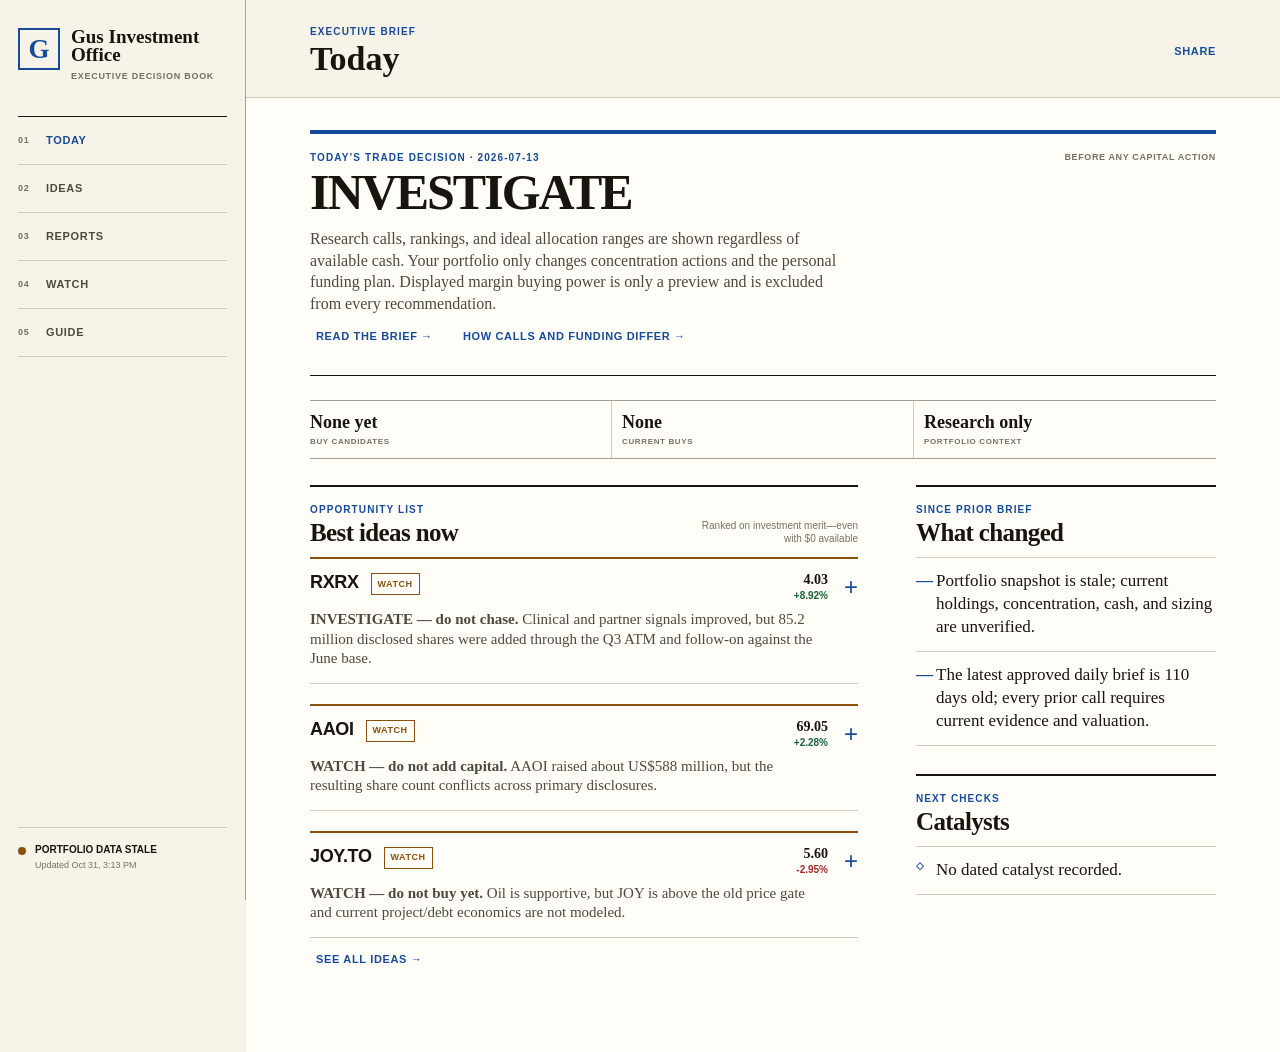
==== commit f7be666a: "Auto-refresh dashboard data" ====
--- a/standalone.html
+++ b/standalone.html
@@ -3,7 +3,7 @@
 <head>
   <meta charset="utf-8" />
   <meta name="viewport" content="width=device-width, initial-scale=1, viewport-fit=cover" />
-  <meta http-equiv="Content-Security-Policy" content="default-src 'none'; script-src 'sha256-K185Lqc89veatlKejg073OfzbDIKopFToNSUl3U0S68=' 'sha256-sKRJsxBwfOsu+VdgxXwE2aWAT4NpemjPrCH+cqUo388=' 'sha256-FgFFEZPIvFd9GLfewrVOlfCa6N6QQfNzg3r8l88I6Lg=' 'sha256-tUhohVXs1hY11JlLeVYim1lYkK6FzgowKLJPJQgw3Xs='; style-src 'sha256-LfJvfw5yjshOjPOQz+x7z2was41flUT84C6+GS5SQEo='; img-src data:; object-src 'none'; base-uri 'none'; form-action 'none'" />
+  <meta http-equiv="Content-Security-Policy" content="default-src 'none'; script-src 'sha256-K185Lqc89veatlKejg073OfzbDIKopFToNSUl3U0S68=' 'sha256-sKRJsxBwfOsu+VdgxXwE2aWAT4NpemjPrCH+cqUo388=' 'sha256-o+1LcwVBkrHKguu7rbLZVib+/lx00UWmYoT5Vb7iUZQ=' 'sha256-tUhohVXs1hY11JlLeVYim1lYkK6FzgowKLJPJQgw3Xs='; style-src 'sha256-LfJvfw5yjshOjPOQz+x7z2was41flUT84C6+GS5SQEo='; img-src data:; object-src 'none'; base-uri 'none'; form-action 'none'" />
   <meta name="theme-color" content="#f7f3e8" />
   <meta name="description" content="Gus Investment Office — executive decisions, catalysts, and investment reports." />
   <meta name="mobile-web-app-capable" content="yes" />
@@ -451,7 +451,7 @@
       <button type="button" data-view="guide"><span class="nav-glyph" aria-hidden="true">?</span><span>Guide</span></button>
     </nav>
   </div>
-  <script>window.__STANDALONE__ = true; window.__SITE_DATA__ = {"meta": {"generatedAt": "2026-10-31T10:42:52-04:00", "title": "Gus Investment Office", "subtitle": "Decision status, current calls, catalysts, and investment reports", "publicSafety": "Public-safe executive view. Private amounts, local paths, prompts, and raw ledgers are excluded."}, "executive": {"action": "INVESTIGATE — no current decision packet; no capital action", "gate": "FAIL", "urgency": "Before any capital action", "materialChanges": ["Portfolio snapshot is stale; current holdings, concentration, cash, and sizing are unverified.", "The latest approved daily brief is 110 days old; every prior call requires current evidence and valuation."], "catalysts": [], "evidenceCutoff": ["Latest approved daily brief: 2026-07-13."], "reportId": "report-office-reports-daily-2026-07-13-md", "date": "2026-07-13", "stale": true}, "portfolio": {"authoritative": false, "gate": "FAIL", "status": "Portfolio data stale", "asOf": "2026-07-14T12:04:38-04:00", "ageDays": 108.9, "missing": ["current portfolio snapshot"], "message": "Current holdings are not verified and fresh, so no buy, add, hold, reduce, or sizing call can be authorized.", "actions": [], "margin": {"status": "Not linked", "includedAsCapital": false, "message": "Displayed margin buying power is only a preview and is excluded from every recommendation."}}, "currentBuys": [], "buyCandidates": [], "decisions": [{"instrument": "RXRX", "action": "INVESTIGATE", "researchRating": "WATCH", "note": {"call": "INVESTIGATE — do not chase.", "why": "Clinical and partner signals improved, but 85.2 million disclosed shares were added through the Q3 ATM and follow-on against the June base.", "upside": "Durable FAP benefit, oncology responses and partner milestones could validate the platform and pipeline.", "risk": "Small cohorts, long regulatory timelines, cash burn and dilution can overwhelm per-share value.", "next": "November 2 patient-level REC-4881 data plus a fully diluted risk-adjusted SOTP."}, "as_of": "2026-10-16T09:26:19-04:00", "return_profile": {"probability_weighted_expected_return_pct": null, "realistic_downside_pct": null, "upside_downside_ratio": null}, "allocationPlan": {"initialPct": 0, "targetPct": 0, "maximumPct": 0, "entryMethod": "No trade; complete clinical, forensic-valuation, red-team and portfolio-risk gates", "capitalIndependent": true}, "evidenceLinks": [{"label": "Recursion 8-K and exhibits for clinical, partnership and financing updates", "url": "https://www.sec.gov/Archives/edgar/data/1601830/000160183026000128/rxrx-20261015.htm"}, {"label": "Recursion final prospectus supplement for 61.54 million-share offering", "url": "https://www.sec.gov/Archives/edgar/data/1601830/000160183026000134/rxrx-finalprosuppxoct2026o.htm"}], "relatedReports": []}, {"instrument": "AAOI", "action": "INVESTIGATE", "researchRating": "WATCH", "note": {"call": "WATCH — do not add capital.", "why": "AAOI raised about US$588 million, but the resulting share count conflicts across primary disclosures.", "upside": "New capacity can create value if margins and cash generation scale faster than dilution.", "risk": "Repeated equity funding can destroy per-share returns even when revenue grows.", "next": "Current broker export, then exact Q3 shares, margins, working capital and cash flow."}, "as_of": "2026-10-14T09:16:40-04:00", "return_profile": {"probability_weighted_expected_return_pct": null, "realistic_downside_pct": null, "upside_downside_ratio": null}, "allocationPlan": {"initialPct": 0, "targetPct": 0, "maximumPct": 0, "entryMethod": "No trade and no margin; complete Gate 0 and forensic reconciliation", "capitalIndependent": true}, "evidenceLinks": [{"label": "Applied Optoelectronics completion of US$600 million ATM — 2026-10-05", "url": "https://www.prnewswire.com/news-releases/applied-optoelectronics-announces-completion-of-previously-announced-at-the-market-offering-302897857.html"}, {"label": "AAOI officer Form 144 filed 2026-10-13", "url": "https://www.sec.gov/Archives/edgar/data/1158114/000197407826000378/xsl144X01/primary_doc.xml"}, {"label": "SEC EDGAR AAOI submissions index checked 2026-10-14", "url": "https://data.sec.gov/submissions/CIK0001158114.json"}], "relatedReports": ["report-office-reports-daily-2026-07-13-md", "report-office-reports-weekly-2026-07-11-weekly-ic-md", "report-office-reports-2026-07-10-initial-cio-note-md"]}, {"instrument": "OBE.TO", "action": "AVOID", "researchRating": "AVOID", "note": {"call": "AVOID for now.", "why": "Oil is supportive, but OBE has not yet proved that the stronger price converts into free cash flow and lower debt.", "upside": "A clean FCF and deleveraging print could create a re-entry.", "risk": "Capital needs and leverage can absorb the commodity windfall.", "next": "Positive post-acquisition FCF and sequential total-debt decline."}, "as_of": "2026-10-14T09:16:40-04:00", "return_profile": {"probability_weighted_expected_return_pct": null, "realistic_downside_pct": null, "upside_downside_ratio": null}, "allocationPlan": {"initialPct": 0, "targetPct": 0, "maximumPct": 0, "entryMethod": "No trade; current company evidence, full forensic model, red team and Gate 0 are required", "capitalIndependent": true}, "evidenceLinks": [{"label": "EIA Short-Term Energy Outlook — October 2026", "url": "https://www.eia.gov/outlooks/steo/"}, {"label": "Yahoo Finance delayed NYMEX WTI front month and contract curve — observed 2026-10-14 09:15 EDT", "url": "https://query1.finance.yahoo.com/v8/finance/chart/CLZ27.NYM?range=5d&interval=1d"}, {"label": "Obsidian acquisition close and updated guidance", "url": "https://www.sec.gov/Archives/edgar/data/1334388/000119312526293579/july_2_pr_acq_close_guid.htm"}], "relatedReports": ["report-office-reports-weekly-2026-07-11-weekly-ic-md"]}, {"instrument": "JOY.TO", "action": "INVESTIGATE", "researchRating": "WATCH", "note": {"call": "WATCH — do not buy yet.", "why": "Oil is supportive, but JOY is above the old price gate and current project/debt economics are not modeled.", "upside": "Successful Duvernay and power execution could create a future entry.", "risk": "Project delays, debt, convertibles and abandonment costs can absorb the oil benefit.", "next": "Current results proving execution and stable debt, or a materially lower price."}, "as_of": "2026-10-14T09:16:40-04:00", "return_profile": {"probability_weighted_expected_return_pct": null, "realistic_downside_pct": null, "upside_downside_ratio": null}, "allocationPlan": {"initialPct": 0, "targetPct": 0, "maximumPct": 0, "entryMethod": "No trade; rebuild the model and clear forensic, red-team, portfolio-risk and Gate 0 requirements", "capitalIndependent": true}, "evidenceLinks": [{"label": "EIA Short-Term Energy Outlook — October 2026", "url": "https://www.eia.gov/outlooks/steo/"}, {"label": "Yahoo Finance delayed NYMEX WTI front month and contract curve — observed 2026-10-14 09:15 EDT", "url": "https://query1.finance.yahoo.com/v8/finance/chart/CLZ27.NYM?range=5d&interval=1d"}, {"label": "Yahoo Finance delayed OBE and JOY.TO closes — 2026-10-13", "url": "https://query1.finance.yahoo.com/v8/finance/chart/OBE?range=10d&interval=1d"}, {"label": "Journey Q1 2026 financial statements", "url": "https://www.journeyenergy.ca/wp-content/uploads/Reports/Financial_Reports/JEI_FS_Q1_2026.pdf"}], "relatedReports": ["report-office-reports-weekly-2026-07-11-weekly-ic-md"]}, {"instrument": "AVAV", "action": "INVESTIGATE", "researchRating": "WATCH", "note": {"call": "Potential buy; finish the numbers first.", "why": "Defense demand and funded backlog are strong, and the price reset may have lowered expectations.", "upside": "Shares could rerate if backlog becomes profitable revenue and free cash flow.", "risk": "BlueHalo integration, dilution, and weak cash conversion may make the stock expensive.", "next": "Normalized FY2027 margin, cash-flow, debt, and dilution model."}, "as_of": "2026-07-11T11:20:00-04:00", "return_profile": {"probability_weighted_expected_return_pct": null, "realistic_downside_pct": null, "upside_downside_ratio": null}, "allocationPlan": {"initialPct": 0, "targetPct": 0, "maximumPct": 0, "entryMethod": "No trade; forensic, variant, red-team, portfolio-risk and Gate 0 clearance are required", "capitalIndependent": true}, "evidenceLinks": [{"label": "AeroVironment fiscal 2026 Form 10-K", "url": "https://www.sec.gov/Archives/edgar/data/1368622/000110465926078906/avav-20260430x10k.htm"}, {"label": "U.S. Treasury daily par yield curve — 2026-07-10", "url": "https://home.treasury.gov/resource-center/data-chart-center/interest-rates/pages/xml?data=daily_treasury_yield_curve&field_tdr_date_value=2026"}], "relatedReports": ["report-office-reports-daily-2026-07-13-md", "report-office-reports-weekly-2026-07-11-weekly-ic-md", "report-office-reports-2026-07-10-initial-cio-note-md"]}, {"instrument": "LITE", "action": "INVESTIGATE", "researchRating": "WATCH", "note": {"call": "Watch, not buy.", "why": "The share-price move is real, but no new company event or valuation discount has been established.", "upside": "AI-network demand could lift revenue and margins if customer orders accelerate.", "risk": "The move may be trading flow and could reverse.", "next": "Next filing or earnings update, plus a current valuation check."}, "as_of": "2026-07-10T13:29:36-04:00", "return_profile": {"probability_weighted_expected_return_pct": null, "realistic_downside_pct": null, "upside_downside_ratio": null}, "allocationPlan": {"initialPct": 0, "targetPct": 0, "maximumPct": 0, "entryMethod": "No trade; complete Gate 2 triage and portfolio Gate 0", "capitalIndependent": true}, "evidenceLinks": [{"label": "Lumentum SEC submissions index as of 2026-07-10 13:29 EDT", "url": "https://data.sec.gov/submissions/CIK0001633978.json"}, {"label": "Lumentum official news releases page as of 2026-07-10 13:29 EDT", "url": "https://www.lumentum.com/en/newsroom/news-releases"}], "relatedReports": ["report-office-reports-daily-2026-07-13-md", "report-office-reports-weekly-2026-07-11-weekly-ic-md", "report-office-reports-daily-2026-07-10-md"]}, {"instrument": "IONS", "action": "INVESTIGATE", "researchRating": "WATCH", "note": {"call": "Do not buy yet.", "why": "A major heart-disease trial failed, reducing the likely value of eplontersen.", "upside": "Upside returns if regulators support a narrower use or the remaining pipeline is worth more than the market assumes.", "risk": "The remaining drugs and cash may not support today’s valuation.", "next": "Full trial data and the Ionis/AstraZeneca regulatory plan."}, "as_of": "2026-07-10T13:17:00-04:00", "return_profile": {"probability_weighted_expected_return_pct": null, "realistic_downside_pct": null, "upside_downside_ratio": null}, "allocationPlan": {"initialPct": 0, "targetPct": 0, "maximumPct": 0, "entryMethod": "No trade; complete event underwriting and portfolio Gate 0", "capitalIndependent": true}, "evidenceLinks": [{"label": "Ionis 2026-07-09 Form 8-K, Exhibit 99.1", "url": "https://www.sec.gov/Archives/edgar/data/874015/000114036126028092/ef20077664_ex99-1.htm"}], "relatedReports": ["report-office-reports-daily-2026-07-13-md", "report-office-reports-weekly-2026-07-11-weekly-ic-md", "report-office-reports-2026-07-10-initial-cio-note-md"]}], "watchlist": [{"instrument": "IONS", "theme": "RNA therapeutics / ATTR", "stage": "event_reunderwrite", "action": "INVESTIGATE", "research_priority": "urgent", "trigger": "Rebuild eplontersen ATTR-CM economics and pipeline SOTP from the failed primary endpoint, including monotherapy-label probability and current valuation.", "invalidation": "Do not treat subgroup evidence as registration-grade without regulator/partner support; reject if remaining pipeline value cannot support the current enterprise value.", "next_event": "Full trial data, regulatory strategy, and partner guidance"}, {"instrument": "AVAV", "theme": "defense autonomy and counter-UAS", "stage": "gate3_forensic", "action": "INVESTIGATE", "research_priority": "high", "trigger": "Overdue versus 2026-07-17: reconcile FY2026 acquisition accounting and negative cash conversion into an organic backlog-to-margin model and compare with KTOS plus 3-month T-bills by 2026-07-24.", "invalidation": "Return to rejected status if funded backlog fails to bridge to normalized positive FCF, dilution/debt erase upside, or conservative upside/downside remains below 3:1.", "next_event": "Forensic completion deadline extended to 2026-07-24 after miss; next issuer filing if earlier"}, {"instrument": "KTOS", "theme": "defense autonomy / hypersonics", "stage": "acquisition_dilution_forensic", "action": "INVESTIGATE", "research_priority": "high", "trigger": "Fold the Jetset acquisition, 547,249 closing shares and up to 121,592 earn-out shares into the overdue KTOS diluted-share, cash-flow and acquisition-return model; compare with AVAV and T-bills.", "invalidation": "Reject promotion if acquisition economics, funded-backlog conversion, dilution or valuation fail the positive-EV and 3:1 upside/downside hurdle.", "next_event": "Current KTOS forensic model and next quarterly filing"}, {"instrument": "NTLA", "theme": "in-vivo gene editing / ATTR", "stage": "readthrough_diagnosis", "action": "INVESTIGATE", "research_priority": "high", "trigger": "Determine whether IONS read-through changes NTLA's mechanism, comparator, endpoint probability, commercial assumptions, or only sentiment; verify all current disclosures.", "invalidation": "Avoid if clinical/endpoint comparability makes the IONS failure directly adverse or cash runway/dilution overwhelms option value.", "next_event": "Company-specific clinical or regulatory update"}, {"instrument": "RXRX", "theme": "AI-enabled drug discovery and clinical-stage biotechnology", "stage": "clinical_financing_event_triage", "action": "INVESTIGATE", "research_priority": "high", "trigger": "Reconcile patient-level REC-4881 and REC-1245 evidence, FDA-path assumptions, pro-forma fully diluted shares, quarterly cash burn and a risk-adjusted SOTP before promotion; compare with cash and the best non-biotech candidate.", "invalidation": "De-escalate or AVOID if durability/safety weakens, FDA alignment delays the registrational path, cash burn compresses the stated runway, or dilution-adjusted expected value fails the office hurdle.", "next_event": "REC-4881 presentation at CGA-IGC on 2026-11-02; registrational-trial details expected later in 2026"}, {"instrument": "LITE", "theme": "optical components / AI connectivity", "stage": "price_dislocation_diagnosis", "action": "INVESTIGATE", "research_priority": "medium", "trigger": "Identify a primary-source cause for the 10.25% two-trading-day move, then complete current-price/share-count valuation, demand, margin, dilution, and peer checks.", "invalidation": "Do not infer fundamental upside from price action; de-escalate if no primary evidence or valuation edge survives triage.", "next_event": "Next official company filing/release or confirmed earnings date"}, {"instrument": "TMDX", "theme": "transplant medtech and logistics", "stage": "lead_unverified", "action": "INVESTIGATE", "research_priority": "medium", "trigger": "Verify current filings, commercial volume, aircraft/logistics capital intensity, margins, reimbursement, valuation, and competitive alternatives.", "invalidation": "Growth depends on uneconomic logistics capital, reimbursement weakens, or margin/cash conversion fails.", "next_event": null}, {"instrument": "AAOI", "theme": "AI optical transceivers", "stage": "two_day_selloff_continued_q3_catalyst_dated", "action": "INVESTIGATE", "research_priority": "urgent_if_currently_held", "trigger": "Obtain a current broker export now; at the November 5 Q3 release reconcile fully diluted shares, revenue quality, gross margin, working capital, expansion commitments and per-share free cash flow before any holding or new-capital action.", "invalidation": "Do not average down on the two-day decline. Reject promotion if Q3 does not convert growth into durable margin and per-share cash flow or if financing and execution risk leave unbounded downside.", "next_event": "AAOI Q3 2026 results and call — 2026-11-05 16:30 EST"}, {"instrument": "JOY.TO", "theme": "Canadian small-cap oil / Duvernay / power", "stage": "macro_gate_passed_price_and_company_gates_failed", "action": "INVESTIGATE", "research_priority": "high_reunderwrite", "trigger": "Rebuild current EV, dual FCF views and debt/convert/ARO sensitivity using the October oil curve; require verified Duvernay and power execution with stable or falling debt, or a price near the registered C$3.40 gate.", "invalidation": "De-escalate if Duvernay or power execution slips, refinancing worsens, debt rises, or refreshed valuation cannot produce positive expected value and at least 3:1 upside/downside.", "next_event": "Next JOY results and Duvernay/power commissioning update; delayed C$5.57 close remains above the price gate"}, {"instrument": "OBE.TO", "theme": "Canadian small-cap oil", "stage": "macro_gate_passed_company_gate_failed", "action": "AVOID", "research_priority": "urgent_reunderwrite", "trigger": "Rebuild current enterprise value and normalized/guided FCF using the October oil curve; require positive post-acquisition FCF and sequential total-debt decline in a current issuer filing before reconsidering AVOID.", "invalidation": "Maintain AVOID if total debt does not decline, capex remains cash-negative at normalized oil, borrowing stress rises, or refreshed downside remains incompatible with concentrated sizing.", "next_event": "Next OBE quarterly results and debt/FCF reconciliation"}, {"instrument": "VST", "theme": "power scarcity / PJM capacity", "stage": "capacity_auction_reunderwrite", "action": "INVESTIGATE", "research_priority": "medium_high", "trigger": "Reconcile the 10,924.4 MW PJM award into incremental 2028/2029 EBITDA and FCF after hedges, costs, debt and tax; treat the July 16 receivables-facility upsizing to US$1.25 billion as liquidity context only, then compare with current valuation and alternative power names.", "invalidation": "De-escalate if the auction economics are already priced, largely offset by hedges/costs/regulation, or downside remains unbounded after leverage.", "next_event": "Next Vistra guidance or filing quantifying PJM auction earnings impact"}], "marketNotes": [], "glossary": [{"term": "Research call", "definition": "Our view of the stock on its own: buy, conditional buy, watch, or avoid—independent of available cash."}, {"term": "Buy candidate", "definition": "The research looks attractive. It remains visible even if the account has no cash or the personal funding plan is undecided."}, {"term": "Current buy", "definition": "A buy that has passed the research gates and has an actionable entry plan. Available cash is reported separately."}, {"term": "Portfolio context", "definition": "Current holdings, account types, concentration, cash, and risk limits. These shape sequencing and funding but never hide an attractive idea."}, {"term": "Ideal allocation", "definition": "The initial, target, and maximum portfolio percentages justified by the thesis, shown independently of current capital."}, {"term": "Funding plan", "definition": "How an approved idea would actually be funded. Cash, sales, contributions, and any explicitly authorized borrowing are separate from the research call."}, {"term": "Catalyst", "definition": "An event that could move the stock or prove the thesis."}, {"term": "Thesis-breaker", "definition": "Evidence that would make us change or abandon the investment view."}, {"term": "Weighted return", "definition": "The average return across bear, base, and bull outcomes after applying their probabilities."}, {"term": "Realistic downside", "definition": "The loss in a plausible bad case—not the absolute worst imaginable outcome."}, {"term": "Upside / downside", "definition": "Credible upside divided by plausible downside. Roughly 3:1 is a strong hurdle."}], "reports": [{"id": "report-office-reports-daily-2026-07-13-md", "title": "Daily Executive Brief — 2026-07-13", "category": "Daily Brief", "date": "2026-07-13", "updated": "2026-07-13T09:31:45-04:00", "content": "# Daily Executive Brief — 2026-07-13\n\n## DECISION\n\n**Action required today:** NONE — no material change; no capital action  \n**Portfolio Gate 0:** FAIL  \n**Urgency:** Trigger-dependent\n\n## MATERIAL CHANGES\n\n- **No material change; no action.** portfolio data remains not yet connected. Positions, cash/liabilities, account and tax treatment, base currency, constraints, options, and margin terms remain non-authoritative. Authorized target/initial/max sizing and borrowed capital remain **0%**.\n- No new SEC filing was present after the 2026-07-11 weekly-IC cutoff for AVAV, IONS, NTLA, LITE, AAOI, TMDX, VST, KTOS, or the trigger watchlist issuers checked. No new price/volume alert was recorded after 2026-07-10; markets were closed over the weekend.\n- Official macro evidence did not change the regime call: the latest Treasury curve remains 2026-07-10, the latest available HY/CCC OAS observations remain 2026-07-09, and the Federal Reserve press feed contains no release after 2026-07-09.\n\n## PORTFOLIO ACTIONS\n\n| Instrument | Action | Current | Target | Initial/Max | Timing | Invalidation |\n|---|---|---:|---:|---:|---|---|\n| Portfolio-wide | INVESTIGATE | Unknown | 0% | 0% / 0% | Pending verified holdings | Gate 0 remains failed |\n\n## RISKS / CATALYSTS\n\n- **2026-07-14, 08:30 EDT — June CPI.** Owner: Macro Strategist. Reassess inflation-shock versus slowdown probabilities only after the official release; Gate 0 still prohibits a trade.\n- **2026-07-17 — AVAV forensic deadline.** Promote only if acquisition accounting, organic margins, working capital, net debt, dilution, and three valuation scenarios establish positive expected value and at least 3:1 upside/downside; otherwise return to Gate 2 or reject.\n\n## EVIDENCE CUTOFF\n\n- **2026-07-13 09:16 EDT.** Direct sources: [SEC company submissions](https://data.sec.gov/submissions/), [Federal Reserve press feed](https://www.federalreserve.gov/feeds/press_all.xml), [U.S. Treasury yield curve](https://home.treasury.gov/resource-center/data-chart-center/interest-rates/pages/xml?data=daily_treasury_yield_curve&field_tdr_date_value=2026), [FRED HY/CCC OAS](https://fred.stlouisfed.org/graph/fredgraph.csv?id=BAMLH0A0HYM2,BAMLH0A3HYC), and [BLS release calendar](https://www.bls.gov/schedule/news_release/bls.ics).\n- Missing input: authoritative current broker export and constraints.", "summary": "Action required today: NONE — no material change; no capital action Portfolio Gate 0: FAIL Urgency: Trigger-dependent", "tags": ["AAOI", "AVAV", "IONS", "KTOS", "LITE", "NTLA", "TMDX", "VST"], "links": [{"label": "SEC company submissions", "url": "https://data.sec.gov/submissions/"}, {"label": "Federal Reserve press feed", "url": "https://www.federalreserve.gov/feeds/press_all.xml"}, {"label": "U.S. Treasury yield curve", "url": "https://home.treasury.gov/resource-center/data-chart-center/interest-rates/pages/xml?data=daily_treasury_yield_curve&field_tdr_date_value=2026"}, {"label": "FRED HY/CCC OAS", "url": "https://fred.stlouisfed.org/graph/fredgraph.csv?id=BAMLH0A0HYM2,BAMLH0A3HYC"}, {"label": "BLS release calendar", "url": "https://www.bls.gov/schedule/news_release/bls.ics"}], "related_decisions": ["AAOI", "AVAV", "IONS", "KTOS", "LITE", "NTLA", "TMDX", "VST"]}, {"id": "report-office-reports-weekly-2026-07-11-weekly-ic-md", "title": "Weekly Investment Committee — 2026-07-11", "category": "Weekly IC", "date": "2026-07-11", "updated": "2026-07-11T11:07:27-04:00", "content": "# Weekly Investment Committee — 2026-07-11\n\n**Evidence cutoff:** 2026-07-11 11:20 EDT; market prices are delayed 2026-07-10 closes.  \n**Portfolio Gate 0:** **FAIL** — portfolio data remains not yet connected. Only `INVESTIGATE`/`AVOID`; all current/target/initial/max authorized allocations are **0%** and borrowed capital is **0%**.\n\n## CIO DECISIONS\n\n1. **AVAV — INVESTIGATE (5/10).** Current allocation unknown; target/initial/max **0% / 0% / 0%**. Advance from Gate 2 (74/100) to Gate 3 forensic work, due **2026-07-17**. Delayed close **US$144.58** and 50.608m dated shares imply **US$7.32bn market cap**; cash/debt imply **US$7.67bn EV**, **3.88x FY2026 sales**. Recognition path: US$1.183bn funded backlog, with issuer expecting about 85% recognized in FY2027. Invalidation: normalized funded-backlog conversion fails to produce positive FCF, dilution/debt erase the valuation edge, or conservative upside/downside remains below 3:1. **No trade.**\n2. **IONS — INVESTIGATE (2/10).** Current allocation unknown; target/initial/max **0% / 0% / 0%**. The CARDIO-TTRansform primary-endpoint failure is verified, but full data, regulator/partner strategy and pipeline SOTP are absent. Hard fail: no defensible EV or return distribution. Do not average down.\n3. **JOY.TO — INVESTIGATE (7/10 research conviction; 0% capital).** Existing model still yields roughly **−11.3% probability-weighted return** with **−53% realistic downside**. It remains preferred to OBE inside the oil slot, but not to cash/T-bills or AVAV for research priority. Re-open only on its registered price/operating/debt triggers.\n\nNo `BUY/ADD/HOLD/REDUCE/EXIT/HEDGE` cleared the gates.\n\n## REGIME AND PORTFOLIO\n\n| Regime | Probability | Evidence and implication |\n|---|---:|---|\n| Sticky inflation / soft growth | 45% | Fed remains 3.50%–3.75%; June payroll growth was soft; 3m/10y/30y Treasury yields were 3.85%/4.56%/5.06% on July 10. Prefer balance-sheet quality and near-duration cash flows. |\n| Energy/geopolitical inflation shock | 30% | Physical oil tightness is real, but July IEA/EIA evidence still allows normalization; USO fell 15.6% over the sampled month. Avoid levered producers that need a high strip. |\n| Disinflation with sharper slowdown | 25% | Long-duration Treasuries and defensives would improve, while weak credit/cyclicals deteriorate. TLT was down 1.8% over the sampled month, so this is not the priced base case. |\n\n**Cross-asset read:** delayed one-month proxies show SPY +2.3%, QQQ +1.2%, IWM +1.9%, XLF +5.9%, XLV +4.4%, EFA −0.4%, EEM −0.9%, TLT −1.8%, UUP +1.6%, GLD −2.4%, and USO −15.6%. This is consistent with resilient U.S. risk assets, stronger financials/healthcare, firm USD and pressure on duration/commodities—not a broad panic.\n\n**Portfolio risk:** exposures, concentrations, tax lots, FX, options, cash needs and margin terms remain unknown. Correlated-loss and forced-liquidation stress cannot be run. The only defensible risk budget is **0% new capital and 0% borrowed capital** pending Gate 0.\n\n## CANDIDATES THROUGH GATES\n\n| Candidate | Gate | Triage | EV | Downside | Catalyst | Red team | Portfolio fit | CIO action |\n|---|---:|---:|---:|---:|---|---|---|---|\n| AVAV | 3 | 74/100 | Not yet defensible | Not yet defensible | Normalized model by 2026-07-17; funded-backlog conversion thereafter | **REWORK:** acquisition accounting, cash conversion, debt/dilution | Blocked by Gate 0; compare with TMDX/KTOS and 3m T-bills | **INVESTIGATE, 0%** |\n| IONS | 2 | 58/100; hard fail | Not modeled | Unbounded pending SOTP | Full trial/regulatory strategy; date unverified | **BLOCK-INCOMPLETE:** subgroup/regulatory and pipeline value | Blocked | **INVESTIGATE, 0%** |\n| JOY.TO | 5 complete / 6 blocked | Prior pass | −11.3% weighted | −53% | Price ≤C$3.40 or verified Duvernay/power execution with stable debt | **REWORK:** commodity, execution, refinancing | Inferior to 3.85% 3m Treasury hurdle | **INVESTIGATE, 0%** |\n\n### AVAV specialist conflict reconciliation\n\n- **Industrials specialist steelman:** appropriated funded backlog rose to US$1.183bn; about 85% is expected to convert in FY2027, and the 21% one-month price decline may have reset expectations without destroying long-cycle demand.\n- **Forensic view:** FY2026 revenue was US$1.977bn, but GAAP operating loss was US$311m; CFO was −US$78m and capex US$63m. At 3.88x trailing sales EV, investors still pay for successful normalization.\n- **Independent red team:** BlueHalo integration, purchase accounting, cost-to-complete estimates, working-capital demands, debt and dilution can make backlog growth economically hollow. US$1.458bn unfunded backlog is not an ASC 606 obligation and receives no contracted-revenue credit.\n- **CIO reconciliation:** advance research, not capital. A 65% forecast is registered that at least US$1.00555bn of the April 2026 funded-backlog cohort is recognized in FY2027; margin and FCF still determine value.\n\n**Opportunity-cost comparison:** AVAV is the best promoted lead. Outside its sector, TMDX is the best retained research alternative because transplant logistics has a distinct demand driver, but its current commercial-volume, reimbursement, aircraft-capital and valuation work is incomplete and therefore it does not pass triage. Three-month Treasuries yield **3.85%** with materially lower underwriting risk; AVAV must show positive expected return and at least 3:1 upside/downside after debt/dilution to displace that hurdle. KTOS remains the direct-sector comparator but its May 2026 share count shows material expansion and its forensic comparison is unfinished.\n\n## REJECTED / DEFERRED\n\n- **OBE.TO — AVOID:** issuer guidance remains cash-negative even at US$75 WTI; prior weighted return −23% and bear downside −63%. Re-open only with positive FCF, sequential debt reduction and supportive strip.\n- **NTLA — deferred:** IONS read-through is not yet mapped to NTLA's mechanism, endpoint, comparator, cash runway and dilution; price sympathy is not evidence.\n- **LITE / AAOI — deferred:** large price moves and legacy AI-optics narratives do not replace current unit, margin, working-capital and dilution models. AAOI's sampled one-month decline was 30.6%; no falling-knife promotion.\n- **TMDX — deferred:** distinct healthcare opportunity, but primary commercial-volume, reimbursement, logistics-capital and current valuation evidence remain incomplete.\n- **VST — deferred:** positive power theme and sampled one-month strength (+8.5%), but contract economics, hedges, regulatory exposure and current valuation are not reconciled.\n- **KTOS — deferred:** direct AVAV alternative; funded economics, cash conversion and dilution-adjusted valuation are not yet comparable.\n- **Cash/T-bills — benchmark, not rejected:** 3m Treasury yield of 3.85% is the minimum opportunity-cost hurdle.\n\n## ZERO-BASED DISCOVERY\n\n**Coverage quota:** 14 of 16 lanes (87.5%) were outside the legacy AI-optics/compute focus; no current holdings could be used because the portfolio ledger is non-authoritative. Every mandated lane was searched; only AVAV advanced.\n\n| Lane searched | Evidence/screen | Result |\n|---|---|---|\n| Macro/rates/sovereigns | Fed releases; Treasury 1m–30y curve | Positive cash hurdle and long-end duration pressure; no sovereign trade advanced. |\n| Credit | HY/CCC spread ledger plus HYG/LQD price proxies | Aggregate credit not distressed enough for broad credit beta; weakest issuers remain vulnerable. |\n| FX | UUP proxy +1.6% sampled month | Firm USD is a headwind to unhedged foreign returns; no clean variant identified. |\n| Commodities | EIA/IEA oil evidence; USO/GLD proxies | Oil normalization risk defeats levered OBE/JOY; gold lacked a fresh catalyst. |\n| Broad equities | SPY/QQQ/IWM | U.S. equities resilient; no index dislocation versus T-bills. |\n| Consumer | XLY and generalist screen | No primary-source candidate cleared valuation/catalyst triage. |\n| Financials | XLF +5.9% sampled month; rate curve | Strength is visible, but no bank/insurer had a verified security-level variant in this cycle. |\n| Healthcare | XLV; IONS/NTLA event; TMDX | IONS is event work, NTLA is read-through diagnosis, TMDX deferred. None cleared underwriting. |\n| Software/internet | IGV proxy | No primary-source lead with a valuation reset and recognition path cleared triage. |\n| Industrials/defense | AVAV/KTOS; ITA proxy | **AVAV advanced** on funded backlog plus price reset; KTOS retained as comparator. |\n| Energy/materials | XLE/XLB; OBE/JOY; EIA/IEA | Levered producers fail downside/FCF tests; no new miner/materials lead passed. |\n| Real estate/infrastructure | XLRE; VST | Rate pressure limits broad REIT appeal; VST contract valuation remains incomplete. |\n| International/EM | EFA/EEM | Relative weakness alone is not a catalyst; currency and country-specific evidence absent. |\n| Small/mid caps | IWM; AVAV/KTOS/TMDX/OBE/JOY | AVAV only pass; financing/dilution and cash-conversion hard fails rejected others. |\n| Special situations | Current SEC/company-event queue | No merger, spin, tender, recap or forced-flow setup had verified legal terms and bounded break value. |\n| Contradiction search | Oil tightness versus IEA/EIA normalization; defense backlog versus cash burn | Both favored narratives have credible disconfirming evidence; conviction was capped accordingly. |\n\n## NEXT-WEEK CATALYSTS\n\n- **2026-07-14, 08:30 EDT — June CPI.** Owner: Macro Strategist. If sequential inflation re-accelerates versus May, raise the inflation-shock regime and keep duration/leverage research hurdles high; if broad disinflation arrives with weaker activity evidence, raise the slowdown scenario and re-screen duration/defensives. No trade is authorized from the release without Gate 0.\n- **2026-07-17 — AVAV forensic deadline.** Owner: Forensic Accounting and Valuation. Promote to variant/red-team only if organic margin, working capital, net debt, dilution and three valuation scenarios are reconciled; otherwise return it to Gate 2 or reject.\n- **2026-07-18 — next weekly IC.** Owner: CIO. Re-run all lanes, compare the surviving lead with the best outside-sector candidate and the then-current T-bill hurdle.\n\n## EVIDENCE AND DISSENT\n\nPrimary: [Federal Reserve FOMC statement, 2026-06-17](https://www.federalreserve.gov/newsevents/pressreleases/monetary20260617a.htm); [U.S. Treasury yield curve, observed 2026-07-10](https://home.treasury.gov/resource-center/data-chart-center/interest-rates/pages/xml?data=daily_treasury_yield_curve&field_tdr_date_value=2026); [AVAV FY2026 10-K, filed 2026-06-29](https://www.sec.gov/Archives/edgar/data/1368622/000110465926078906/avav-20260430x10k.htm); [IONS event filing, 2026-07-09](https://www.sec.gov/Archives/edgar/data/874015/000114036126028092/ef20077664_ex99-1.htm); [EIA July STEO](https://www.eia.gov/outlooks/steo/); [IEA July Oil Market Report](https://www.iea.org/reports/oil-market-report-july-2026).\n\nMarket prices and one-month changes are delayed Yahoo chart observations and are corroboration only, not primary evidence or executable quotes. The strongest dissent is that AVAV's FY2026 cash burn is acquisition-distorted and funded backlog makes the current multiple attractive; the unresolved answer is whether normalized organic FCF validates that claim. Managed web search was unavailable, so discovery used direct official endpoints, SEC filings, registered ledgers and deterministic delayed-price data; this limits discovery breadth and is one reason only one candidate advanced.", "summary": "Evidence cutoff: 2026-07-11 11:20 EDT; market prices are delayed 2026-07-10 closes. Portfolio Gate 0: FAIL — portfolio data remains not yet connected. Only INVESTIGATE/AVOID; all current/target/initial/max authorized allocations are 0% and borrowed capital is 0%.", "tags": ["AAOI", "AVAV", "IONS", "JOY.TO", "KTOS", "LITE", "NTLA", "OBE.TO", "TMDX", "VST"], "links": [{"label": "Federal Reserve FOMC statement, 2026-06-17", "url": "https://www.federalreserve.gov/newsevents/pressreleases/monetary20260617a.htm"}, {"label": "U.S. Treasury yield curve, observed 2026-07-10", "url": "https://home.treasury.gov/resource-center/data-chart-center/interest-rates/pages/xml?data=daily_treasury_yield_curve&field_tdr_date_value=2026"}, {"label": "AVAV FY2026 10-K, filed 2026-06-29", "url": "https://www.sec.gov/Archives/edgar/data/1368622/000110465926078906/avav-20260430x10k.htm"}, {"label": "IONS event filing, 2026-07-09", "url": "https://www.sec.gov/Archives/edgar/data/874015/000114036126028092/ef20077664_ex99-1.htm"}, {"label": "EIA July STEO", "url": "https://www.eia.gov/outlooks/steo/"}, {"label": "IEA July Oil Market Report", "url": "https://www.iea.org/reports/oil-market-report-july-2026"}], "related_decisions": ["AAOI", "AVAV", "IONS", "JOY.TO", "KTOS", "LITE", "NTLA", "OBE.TO", "TMDX", "VST"]}, {"id": "report-office-reports-daily-2026-07-10-md", "title": "Daily Executive Brief — 2026-07-10", "category": "Daily Brief", "date": "2026-07-10", "updated": "2026-07-10T13:32:40-04:00", "content": "# Daily Executive Brief — 2026-07-10\n\n## DECISION\n\n**Action required today:** INVESTIGATE — LITE only; no capital action  \n**Portfolio Gate 0:** FAIL  \n**Urgency:** This week\n\n## MATERIAL CHANGES\n\n- **Gate 0 remains failed.** portfolio data is still not yet connected; positions, cash/liabilities, account/tax types, base currency, constraints, options, and margin terms are not authoritative. All targets and initial/max sizes remain **0%**; borrowed capital remains **0%**.\n- **FACT:** At 13:26 EDT, delayed data showed LITE **+10.25% over two trading days**, triggering its registered threshold; it was **−0.79% on the day** with **0.54x** average volume. This is a price alert—not a thesis.\n- **FACT:** No LITE SEC filing was accepted after the 13:18 EDT prior-report cutoff; the latest listed filing was a Schedule 13G/A accepted July 8. Lumentum’s official newsroom showed no July 10 release and listed May 11 as its latest release. **INFERENCE:** no current primary company event explains the move; cause and valuation remain unresolved.\n\n## PORTFOLIO ACTIONS\n\n| Instrument | Action | Current | Target | Initial/Max | Timing | Invalidation |\n|---|---|---:|---:|---:|---|---|\n| LITE | INVESTIGATE | Unknown | 0% | 0% / 0% | This week | No primary catalyst or valuation edge survives triage |\n\n## RISKS / CATALYSTS\n\n- LITE remains at Gate 2. Current price/share count, forensic valuation, demand/margin bridge, dilution, consensus/variant evidence, independent red team, and portfolio-risk review are incomplete; no BUY/ADD sizing is permitted.\n- No new decision-relevant Fed, Treasury, or HY-credit release was found after the prior note. Next dated macro trigger: **June CPI, July 14 at 08:30 EDT**.\n\n## EVIDENCE CUTOFF\n\n- **2026-07-10 13:29 EDT.** Sources: [LITE delayed chart](https://query1.finance.yahoo.com/v8/finance/chart/LITE?range=5d&interval=1d&includePrePost=false); [SEC submissions](https://data.sec.gov/submissions/CIK0001633978.json); [Lumentum newsroom](https://www.lumentum.com/en/newsroom/news-releases); [Fed releases](https://www.federalreserve.gov/feeds/press_all.xml); [BLS calendar](https://www.bls.gov/schedule/news_release/bls.ics).\n- **Missing inputs:** authoritative broker export and constraints; LITE valuation/catalyst evidence. Managed web search was unavailable, so checks used direct official endpoints.", "summary": "Action required today: INVESTIGATE — LITE only; no capital action Portfolio Gate 0: FAIL Urgency: This week", "tags": ["LITE"], "links": [{"label": "LITE delayed chart", "url": "https://query1.finance.yahoo.com/v8/finance/chart/LITE?range=5d&interval=1d&includePrePost=false"}, {"label": "SEC submissions", "url": "https://data.sec.gov/submissions/CIK0001633978.json"}, {"label": "Lumentum newsroom", "url": "https://www.lumentum.com/en/newsroom/news-releases"}, {"label": "Fed releases", "url": "https://www.federalreserve.gov/feeds/press_all.xml"}, {"label": "BLS calendar", "url": "https://www.bls.gov/schedule/news_release/bls.ics"}], "related_decisions": ["LITE"]}, {"id": "report-office-reports-2026-07-10-initial-cio-note-md", "title": "Initial CIO Operating Note — 2026-07-10 13:17 EDT", "category": "CIO Note", "date": "2026-07-10", "updated": "2026-07-10T13:18:00-04:00", "content": "# Initial CIO Operating Note — 2026-07-10 13:17 EDT\n\n## DECISION\n\n**Action:** INVESTIGATE  \n**Conviction:** 2/10 for any new security; 10/10 that no portfolio-aware trade can yet be sized  \n**Target allocation:** 0% pending underwriting  \n**Current allocation:** Unknown  \n**Time horizon:** Immediate intake and event triage  \n**Urgency:** Immediate for any IONS/NTLA holding; otherwise this week\n\n## EXECUTIVE THESIS\n\n- **Do not deploy new capital from this note.** Portfolio Gate 0 fails because positions, options, account split, currency, tax basis, cash, and margin terms are not authoritative.\n- The preliminary US regime is **policy-constrained, inflation-sensitive growth**: Fed 3.50–3.75%; June payrolls +57,000; unemployment 4.2%; May CPI +0.47% month over month.\n- Credit is bifurcated: broad HY OAS 2.70% versus CCC 9.75%. Quality financing remains open; weak balance sheets are already stressed.\n- **IONS requires immediate re-underwriting:** CARDIO-TTRansform missed its primary endpoint and showed no treatment effect when added to baseline stabilizer therapy.\n- **NTLA is a diagnosis task, not a buy-the-dip:** its −13.81% two-day move appears plausibly related to ATTR read-through, but no new company 8-K was found in the verified window.\n\n## REGIME SCENARIOS — PRELIMINARY ESTIMATES\n\n| Scenario | Probability | Portfolio implication |\n|---|---:|---|\n| Sticky-inflation soft growth | 45% | Favor quality cash flows, pricing power, shorter-duration exposure; avoid weak financing structures. |\n| Energy-led stagflation / renewed tightening | 35% | Reduce leverage and long-duration beta; favor selective real assets and inflation beneficiaries. |\n| Disinflation with material growth slowdown | 20% | Defensives and duration improve; cyclicals and low-quality credit weaken. |\n\nJune CPI on **July 14** is the next regime-changing event.\n\n## OPPORTUNITY QUEUE\n\n1. **IONS event SOTP** — urgent only if held; no averaging down.\n2. **NTLA read-through analysis** — mechanism/endpoint comparability, cash runway, dilution.\n3. **AVAV/KTOS** — highest-priority non-AI-infrastructure underwriting lane; funded backlog is evidence, not yet value.\n4. **AAOI** — re-underwrite immediately if held; legacy model remains incomplete.\n5. **VST/TMDX** — retain as leads pending primary-source valuation.\n\n## REQUIRED HUMAN INPUT\n\nProvide a redacted broker export using `office/templates/PORTFOLIO_INTAKE.md`. Margin remains **0% recommended use** until forced-liquidation stress passes.\n\n## EVIDENCE\n\nFederal Reserve (2026-06-17); BLS API (verified 2026-07-10); FRED HY OAS (2026-07-08); Ionis SEC 8-K Exhibit 99.1 (2026-07-09); Intellia SEC submissions index; local delayed-price audit log.", "summary": "Action: INVESTIGATE Conviction: 2/10 for any new security; 10/10 that no portfolio-aware trade can yet be sized Target allocation: 0% pending underwriting Current allocation: Unknown Time horizon: Immediate intake and event triage Urgency: Immediate for any IONS/NTLA holding; ot…", "tags": ["AAOI", "AVAV", "IONS", "KTOS", "NTLA", "TMDX", "VST"], "links": [], "related_decisions": ["AAOI", "AVAV", "IONS", "KTOS", "NTLA", "TMDX", "VST"]}], "alerts": [], "quotes": [{"ticker": "AAOI", "price": 69.05, "changePct": 2.28, "currency": "USD", "exchange": "NGM", "quoteTime": "2026-10-30T16:00-04:00", "sparkline": [67.63, 72.2, 72.05, 73.05, 73.37, 74.05, 71.88, 75.005, 75.9699, 76.7401, 76.78, 76.58, 76.65, 76.93, 78.26, 79.25, 79.3813, 79.24, 80.2, 81.155, 82.26, 81.245, 81.66, 82.2606, 81.2, 79.855, 79.6, 79.24, 69.475, 67.94, 67.79, 67.14, 66.25, 67.54, 69.07, 69.05]}, {"ticker": "AVAV", "price": 126.11, "changePct": 2.32, "currency": "USD", "exchange": "NMS", "quoteTime": "2026-10-30T16:00-04:00", "sparkline": [123.815, 125.26, 124.19, 124.43, 124.14, 125.1, 125.45, 124.9, 126.446, 127.295, 127.89, 127.375, 126.955, 126.76, 125.425, 124.5586, 124.68, 125.11, 124.5, 125.05, 126.01, 132.25, 133.66, 136.34, 138.32, 136.175, 135.2, 134.751, 128.39, 127.61, 127.795, 126.57, 124.475, 126.34, 126.23, 126.11]}, {"ticker": "IONS", "price": 43.52, "changePct": 1.37, "currency": "USD", "exchange": "NMS", "quoteTime": "2026-10-30T16:00-04:00", "sparkline": [43.635, 43.3326, 43.28, 43.005, 42.86, 42.985, 43.405, 43.59, 43.5, 43.62, 43.57, 43.47, 43.815, 43.96, 43.88, 43.93, 43.81, 43.93, 44.1, 44.35, 44.8936, 45.545, 45.38, 45.14, 44.75, 44.21, 44.57, 44.415, 43.75, 43.89, 43.715, 43.47, 43.49, 43.325, 43.52, 43.52]}, {"ticker": "JOY.TO", "price": 5.6, "changePct": -2.95, "currency": "CAD", "exchange": "TOR", "quoteTime": "2026-10-30T16:00-04:00", "sparkline": [5.7, 5.73, 5.87, 5.89, 5.905, 5.94, 5.9, 5.86, 5.775, 5.775, 5.69, 5.675, 5.65, 5.59, 5.73, 5.8, 5.77, 5.72, 5.74, 5.72, 5.73, 5.71, 5.61, 5.66, 5.615, 5.62, 5.6, 5.63, 5.61, 5.575, 5.59, 5.575, 5.53, 5.54, 5.59, 5.6]}, {"ticker": "KTOS", "price": 41.09, "changePct": 6.23, "currency": "USD", "exchange": "NMS", "quoteTime": "2026-10-30T16:00-04:00", "sparkline": [39.285, 40.15, 40.03, 40.1035, 40.19, 40.38, 40.43, 40.48, 41.285, 41.89, 42.07, 41.945, 41.33, 41.31, 40.745, 40.545, 40.72, 40.8, 40.5519, 40.78, 41.19, 42.275, 43.025, 43.435, 44.07, 43.8, 43.455, 43.59, 41.77, 41.55, 41.635, 41.18, 40.535, 40.93, 41.1, 41.09]}, {"ticker": "LITE", "price": 840.7, "changePct": 11.18, "currency": "USD", "exchange": "NMS", "quoteTime": "2026-10-30T16:00-04:00", "sparkline": [788.05, 825.61, 823.21, 836.48, 833.6, 829.196, 818.54, 852.065, 864.23, 875.88, 867.36, 867.93, 865.3725, 866.01, 883.925, 895.37, 896.155, 899.63, 903.8286, 916.145, 913.95, 933.7558, 933.824, 938.72, 933.5696, 929.44, 922.07, 919.79, 813.525, 834.22, 824.94, 819.29, 820.91, 836.9975, 840.97, 840.7]}, {"ticker": "NTLA", "price": 12.47, "changePct": 11.24, "currency": "USD", "exchange": "NGM", "quoteTime": "2026-10-30T16:00-04:00", "sparkline": [11.365, 11.305, 11.32, 11.1886, 11.215, 11.1541, 11.255, 11.445, 11.75, 11.83, 11.97, 11.975, 12.105, 12.28, 12.745, 12.98, 12.885, 12.995, 12.993, 12.92, 13.31, 13.63, 13.53, 13.55, 13.315, 12.975, 13.08, 13.235, 12.415, 12.55, 12.4, 12.155, 12.155, 12.245, 12.465, 12.47]}, {"ticker": "OBE.TO", "price": 16.51, "changePct": -2.13, "currency": "CAD", "exchange": "TOR", "quoteTime": "2026-10-30T16:00-04:00", "sparkline": [16.52, 16.79, 16.85, 16.72, 16.76, 16.88, 16.82, 16.62, 16.38, 16.48, 16.34, 16.14, 16.11, 16.095, 16.64, 16.61, 16.68, 16.43, 16.5, 16.54, 16.43, 16.37, 16.13, 16.29, 16.16, 16.2, 16.24, 16.35, 16.52, 16.44, 16.35, 16.4, 16.31, 16.36, 16.51, 16.51]}, {"ticker": "RXRX", "price": 4.03, "changePct": 8.92, "currency": "USD", "exchange": "NMS", "quoteTime": "2026-10-30T16:00-04:00", "sparkline": [3.83, 3.775, 3.815, 3.77, 3.83, 3.795, 3.805, 3.88, 4.06, 4.0978, 4.115, 4.0951, 4.0301, 4.05, 4.32, 4.425, 4.325, 4.365, 4.3214, 4.24, 4.35, 4.36, 4.3298, 4.33, 4.255, 4.1703, 4.255, 4.235, 3.93, 3.96, 3.8965, 3.832, 3.825, 3.935, 4.025, 4.03]}, {"ticker": "TMDX", "price": 65.99, "changePct": -6.71, "currency": "USD", "exchange": "NGM", "quoteTime": "2026-10-30T16:00-04:00", "sparkline": [70.4, 70.945, 71.53, 71.285, 70.95, 69.915, 70.53, 70.415, 70.61, 70.99, 70.96, 70.6, 69.89, 69.725, 69.44, 69.27, 69.16, 68.66, 67.63, 67.02, 66.84, 68.67, 68.245, 67.17, 66.57, 65.9625, 67.155, 67.08, 66.7, 65.895, 65.73, 65.4206, 65.1, 65.51, 65.89, 65.99]}, {"ticker": "VST", "price": 138.37, "changePct": -1.28, "currency": "USD", "exchange": "NYQ", "quoteTime": "2026-10-30T16:00-04:00", "sparkline": [140.41, 142.855, 143.06, 142.985, 141.81, 142.575, 141.775, 144.41, 145.58, 145.79, 145.36, 146.275, 147.32, 146.62, 143.55, 143.1, 144.4, 144.095, 144.1, 144.1, 142.63, 144.15, 143.605, 143.43, 141.87, 140.755, 140.74, 140.925, 138.09, 137.68, 137.4093, 136.86, 136.4, 137.08, 138.43, 138.37]}], "stats": {"currentBuys": 0, "buyCandidates": 0, "decisions": 7, "watchlist": 11, "reports": 4, "quotes": 11}};</script>
+  <script>window.__STANDALONE__ = true; window.__SITE_DATA__ = {"meta": {"generatedAt": "2026-10-31T11:13:53-04:00", "title": "Gus Investment Office", "subtitle": "Decision status, current calls, catalysts, and investment reports", "publicSafety": "Public-safe executive view. Private amounts, local paths, prompts, and raw ledgers are excluded."}, "executive": {"action": "INVESTIGATE — no current decision packet; no capital action", "gate": "FAIL", "urgency": "Before any capital action", "materialChanges": ["Portfolio snapshot is stale; current holdings, concentration, cash, and sizing are unverified.", "The latest approved daily brief is 110 days old; every prior call requires current evidence and valuation."], "catalysts": [], "evidenceCutoff": ["Latest approved daily brief: 2026-07-13."], "reportId": "report-office-reports-daily-2026-07-13-md", "date": "2026-07-13", "stale": true}, "portfolio": {"authoritative": false, "gate": "FAIL", "status": "Portfolio data stale", "asOf": "2026-07-14T12:04:38-04:00", "ageDays": 109.0, "missing": ["current portfolio snapshot"], "message": "Current holdings are not verified and fresh, so no buy, add, hold, reduce, or sizing call can be authorized.", "actions": [], "margin": {"status": "Not linked", "includedAsCapital": false, "message": "Displayed margin buying power is only a preview and is excluded from every recommendation."}}, "currentBuys": [], "buyCandidates": [], "decisions": [{"instrument": "RXRX", "action": "INVESTIGATE", "researchRating": "WATCH", "note": {"call": "INVESTIGATE — do not chase.", "why": "Clinical and partner signals improved, but 85.2 million disclosed shares were added through the Q3 ATM and follow-on against the June base.", "upside": "Durable FAP benefit, oncology responses and partner milestones could validate the platform and pipeline.", "risk": "Small cohorts, long regulatory timelines, cash burn and dilution can overwhelm per-share value.", "next": "November 2 patient-level REC-4881 data plus a fully diluted risk-adjusted SOTP."}, "as_of": "2026-10-16T09:26:19-04:00", "return_profile": {"probability_weighted_expected_return_pct": null, "realistic_downside_pct": null, "upside_downside_ratio": null}, "allocationPlan": {"initialPct": 0, "targetPct": 0, "maximumPct": 0, "entryMethod": "No trade; complete clinical, forensic-valuation, red-team and portfolio-risk gates", "capitalIndependent": true}, "evidenceLinks": [{"label": "Recursion 8-K and exhibits for clinical, partnership and financing updates", "url": "https://www.sec.gov/Archives/edgar/data/1601830/000160183026000128/rxrx-20261015.htm"}, {"label": "Recursion final prospectus supplement for 61.54 million-share offering", "url": "https://www.sec.gov/Archives/edgar/data/1601830/000160183026000134/rxrx-finalprosuppxoct2026o.htm"}], "relatedReports": []}, {"instrument": "AAOI", "action": "INVESTIGATE", "researchRating": "WATCH", "note": {"call": "WATCH — do not add capital.", "why": "AAOI raised about US$588 million, but the resulting share count conflicts across primary disclosures.", "upside": "New capacity can create value if margins and cash generation scale faster than dilution.", "risk": "Repeated equity funding can destroy per-share returns even when revenue grows.", "next": "Current broker export, then exact Q3 shares, margins, working capital and cash flow."}, "as_of": "2026-10-14T09:16:40-04:00", "return_profile": {"probability_weighted_expected_return_pct": null, "realistic_downside_pct": null, "upside_downside_ratio": null}, "allocationPlan": {"initialPct": 0, "targetPct": 0, "maximumPct": 0, "entryMethod": "No trade and no margin; complete Gate 0 and forensic reconciliation", "capitalIndependent": true}, "evidenceLinks": [{"label": "Applied Optoelectronics completion of US$600 million ATM — 2026-10-05", "url": "https://www.prnewswire.com/news-releases/applied-optoelectronics-announces-completion-of-previously-announced-at-the-market-offering-302897857.html"}, {"label": "AAOI officer Form 144 filed 2026-10-13", "url": "https://www.sec.gov/Archives/edgar/data/1158114/000197407826000378/xsl144X01/primary_doc.xml"}, {"label": "SEC EDGAR AAOI submissions index checked 2026-10-14", "url": "https://data.sec.gov/submissions/CIK0001158114.json"}], "relatedReports": ["report-office-reports-daily-2026-07-13-md", "report-office-reports-weekly-2026-07-11-weekly-ic-md", "report-office-reports-2026-07-10-initial-cio-note-md"]}, {"instrument": "OBE.TO", "action": "AVOID", "researchRating": "AVOID", "note": {"call": "AVOID for now.", "why": "Oil is supportive, but OBE has not yet proved that the stronger price converts into free cash flow and lower debt.", "upside": "A clean FCF and deleveraging print could create a re-entry.", "risk": "Capital needs and leverage can absorb the commodity windfall.", "next": "Positive post-acquisition FCF and sequential total-debt decline."}, "as_of": "2026-10-14T09:16:40-04:00", "return_profile": {"probability_weighted_expected_return_pct": null, "realistic_downside_pct": null, "upside_downside_ratio": null}, "allocationPlan": {"initialPct": 0, "targetPct": 0, "maximumPct": 0, "entryMethod": "No trade; current company evidence, full forensic model, red team and Gate 0 are required", "capitalIndependent": true}, "evidenceLinks": [{"label": "EIA Short-Term Energy Outlook — October 2026", "url": "https://www.eia.gov/outlooks/steo/"}, {"label": "Yahoo Finance delayed NYMEX WTI front month and contract curve — observed 2026-10-14 09:15 EDT", "url": "https://query1.finance.yahoo.com/v8/finance/chart/CLZ27.NYM?range=5d&interval=1d"}, {"label": "Obsidian acquisition close and updated guidance", "url": "https://www.sec.gov/Archives/edgar/data/1334388/000119312526293579/july_2_pr_acq_close_guid.htm"}], "relatedReports": ["report-office-reports-weekly-2026-07-11-weekly-ic-md"]}, {"instrument": "JOY.TO", "action": "INVESTIGATE", "researchRating": "WATCH", "note": {"call": "WATCH — do not buy yet.", "why": "Oil is supportive, but JOY is above the old price gate and current project/debt economics are not modeled.", "upside": "Successful Duvernay and power execution could create a future entry.", "risk": "Project delays, debt, convertibles and abandonment costs can absorb the oil benefit.", "next": "Current results proving execution and stable debt, or a materially lower price."}, "as_of": "2026-10-14T09:16:40-04:00", "return_profile": {"probability_weighted_expected_return_pct": null, "realistic_downside_pct": null, "upside_downside_ratio": null}, "allocationPlan": {"initialPct": 0, "targetPct": 0, "maximumPct": 0, "entryMethod": "No trade; rebuild the model and clear forensic, red-team, portfolio-risk and Gate 0 requirements", "capitalIndependent": true}, "evidenceLinks": [{"label": "EIA Short-Term Energy Outlook — October 2026", "url": "https://www.eia.gov/outlooks/steo/"}, {"label": "Yahoo Finance delayed NYMEX WTI front month and contract curve — observed 2026-10-14 09:15 EDT", "url": "https://query1.finance.yahoo.com/v8/finance/chart/CLZ27.NYM?range=5d&interval=1d"}, {"label": "Yahoo Finance delayed OBE and JOY.TO closes — 2026-10-13", "url": "https://query1.finance.yahoo.com/v8/finance/chart/OBE?range=10d&interval=1d"}, {"label": "Journey Q1 2026 financial statements", "url": "https://www.journeyenergy.ca/wp-content/uploads/Reports/Financial_Reports/JEI_FS_Q1_2026.pdf"}], "relatedReports": ["report-office-reports-weekly-2026-07-11-weekly-ic-md"]}, {"instrument": "AVAV", "action": "INVESTIGATE", "researchRating": "WATCH", "note": {"call": "Potential buy; finish the numbers first.", "why": "Defense demand and funded backlog are strong, and the price reset may have lowered expectations.", "upside": "Shares could rerate if backlog becomes profitable revenue and free cash flow.", "risk": "BlueHalo integration, dilution, and weak cash conversion may make the stock expensive.", "next": "Normalized FY2027 margin, cash-flow, debt, and dilution model."}, "as_of": "2026-07-11T11:20:00-04:00", "return_profile": {"probability_weighted_expected_return_pct": null, "realistic_downside_pct": null, "upside_downside_ratio": null}, "allocationPlan": {"initialPct": 0, "targetPct": 0, "maximumPct": 0, "entryMethod": "No trade; forensic, variant, red-team, portfolio-risk and Gate 0 clearance are required", "capitalIndependent": true}, "evidenceLinks": [{"label": "AeroVironment fiscal 2026 Form 10-K", "url": "https://www.sec.gov/Archives/edgar/data/1368622/000110465926078906/avav-20260430x10k.htm"}, {"label": "U.S. Treasury daily par yield curve — 2026-07-10", "url": "https://home.treasury.gov/resource-center/data-chart-center/interest-rates/pages/xml?data=daily_treasury_yield_curve&field_tdr_date_value=2026"}], "relatedReports": ["report-office-reports-daily-2026-07-13-md", "report-office-reports-weekly-2026-07-11-weekly-ic-md", "report-office-reports-2026-07-10-initial-cio-note-md"]}, {"instrument": "LITE", "action": "INVESTIGATE", "researchRating": "WATCH", "note": {"call": "Watch, not buy.", "why": "The share-price move is real, but no new company event or valuation discount has been established.", "upside": "AI-network demand could lift revenue and margins if customer orders accelerate.", "risk": "The move may be trading flow and could reverse.", "next": "Next filing or earnings update, plus a current valuation check."}, "as_of": "2026-07-10T13:29:36-04:00", "return_profile": {"probability_weighted_expected_return_pct": null, "realistic_downside_pct": null, "upside_downside_ratio": null}, "allocationPlan": {"initialPct": 0, "targetPct": 0, "maximumPct": 0, "entryMethod": "No trade; complete Gate 2 triage and portfolio Gate 0", "capitalIndependent": true}, "evidenceLinks": [{"label": "Lumentum SEC submissions index as of 2026-07-10 13:29 EDT", "url": "https://data.sec.gov/submissions/CIK0001633978.json"}, {"label": "Lumentum official news releases page as of 2026-07-10 13:29 EDT", "url": "https://www.lumentum.com/en/newsroom/news-releases"}], "relatedReports": ["report-office-reports-daily-2026-07-13-md", "report-office-reports-weekly-2026-07-11-weekly-ic-md", "report-office-reports-daily-2026-07-10-md"]}, {"instrument": "IONS", "action": "INVESTIGATE", "researchRating": "WATCH", "note": {"call": "Do not buy yet.", "why": "A major heart-disease trial failed, reducing the likely value of eplontersen.", "upside": "Upside returns if regulators support a narrower use or the remaining pipeline is worth more than the market assumes.", "risk": "The remaining drugs and cash may not support today’s valuation.", "next": "Full trial data and the Ionis/AstraZeneca regulatory plan."}, "as_of": "2026-07-10T13:17:00-04:00", "return_profile": {"probability_weighted_expected_return_pct": null, "realistic_downside_pct": null, "upside_downside_ratio": null}, "allocationPlan": {"initialPct": 0, "targetPct": 0, "maximumPct": 0, "entryMethod": "No trade; complete event underwriting and portfolio Gate 0", "capitalIndependent": true}, "evidenceLinks": [{"label": "Ionis 2026-07-09 Form 8-K, Exhibit 99.1", "url": "https://www.sec.gov/Archives/edgar/data/874015/000114036126028092/ef20077664_ex99-1.htm"}], "relatedReports": ["report-office-reports-daily-2026-07-13-md", "report-office-reports-weekly-2026-07-11-weekly-ic-md", "report-office-reports-2026-07-10-initial-cio-note-md"]}], "watchlist": [{"instrument": "IONS", "theme": "RNA therapeutics / ATTR", "stage": "event_reunderwrite", "action": "INVESTIGATE", "research_priority": "urgent", "trigger": "Rebuild eplontersen ATTR-CM economics and pipeline SOTP from the failed primary endpoint, including monotherapy-label probability and current valuation.", "invalidation": "Do not treat subgroup evidence as registration-grade without regulator/partner support; reject if remaining pipeline value cannot support the current enterprise value.", "next_event": "Full trial data, regulatory strategy, and partner guidance"}, {"instrument": "AVAV", "theme": "defense autonomy and counter-UAS", "stage": "gate3_forensic", "action": "INVESTIGATE", "research_priority": "high", "trigger": "Overdue versus 2026-07-17: reconcile FY2026 acquisition accounting and negative cash conversion into an organic backlog-to-margin model and compare with KTOS plus 3-month T-bills by 2026-07-24.", "invalidation": "Return to rejected status if funded backlog fails to bridge to normalized positive FCF, dilution/debt erase upside, or conservative upside/downside remains below 3:1.", "next_event": "Forensic completion deadline extended to 2026-07-24 after miss; next issuer filing if earlier"}, {"instrument": "KTOS", "theme": "defense autonomy / hypersonics", "stage": "acquisition_dilution_forensic", "action": "INVESTIGATE", "research_priority": "high", "trigger": "Fold the Jetset acquisition, 547,249 closing shares and up to 121,592 earn-out shares into the overdue KTOS diluted-share, cash-flow and acquisition-return model; compare with AVAV and T-bills.", "invalidation": "Reject promotion if acquisition economics, funded-backlog conversion, dilution or valuation fail the positive-EV and 3:1 upside/downside hurdle.", "next_event": "Current KTOS forensic model and next quarterly filing"}, {"instrument": "NTLA", "theme": "in-vivo gene editing / ATTR", "stage": "readthrough_diagnosis", "action": "INVESTIGATE", "research_priority": "high", "trigger": "Determine whether IONS read-through changes NTLA's mechanism, comparator, endpoint probability, commercial assumptions, or only sentiment; verify all current disclosures.", "invalidation": "Avoid if clinical/endpoint comparability makes the IONS failure directly adverse or cash runway/dilution overwhelms option value.", "next_event": "Company-specific clinical or regulatory update"}, {"instrument": "RXRX", "theme": "AI-enabled drug discovery and clinical-stage biotechnology", "stage": "clinical_financing_event_triage", "action": "INVESTIGATE", "research_priority": "high", "trigger": "Reconcile patient-level REC-4881 and REC-1245 evidence, FDA-path assumptions, pro-forma fully diluted shares, quarterly cash burn and a risk-adjusted SOTP before promotion; compare with cash and the best non-biotech candidate.", "invalidation": "De-escalate or AVOID if durability/safety weakens, FDA alignment delays the registrational path, cash burn compresses the stated runway, or dilution-adjusted expected value fails the office hurdle.", "next_event": "REC-4881 presentation at CGA-IGC on 2026-11-02; registrational-trial details expected later in 2026"}, {"instrument": "LITE", "theme": "optical components / AI connectivity", "stage": "price_dislocation_diagnosis", "action": "INVESTIGATE", "research_priority": "medium", "trigger": "Identify a primary-source cause for the 10.25% two-trading-day move, then complete current-price/share-count valuation, demand, margin, dilution, and peer checks.", "invalidation": "Do not infer fundamental upside from price action; de-escalate if no primary evidence or valuation edge survives triage.", "next_event": "Next official company filing/release or confirmed earnings date"}, {"instrument": "TMDX", "theme": "transplant medtech and logistics", "stage": "lead_unverified", "action": "INVESTIGATE", "research_priority": "medium", "trigger": "Verify current filings, commercial volume, aircraft/logistics capital intensity, margins, reimbursement, valuation, and competitive alternatives.", "invalidation": "Growth depends on uneconomic logistics capital, reimbursement weakens, or margin/cash conversion fails.", "next_event": null}, {"instrument": "AAOI", "theme": "AI optical transceivers", "stage": "two_day_selloff_continued_q3_catalyst_dated", "action": "INVESTIGATE", "research_priority": "urgent_if_currently_held", "trigger": "Obtain a current broker export now; at the November 5 Q3 release reconcile fully diluted shares, revenue quality, gross margin, working capital, expansion commitments and per-share free cash flow before any holding or new-capital action.", "invalidation": "Do not average down on the two-day decline. Reject promotion if Q3 does not convert growth into durable margin and per-share cash flow or if financing and execution risk leave unbounded downside.", "next_event": "AAOI Q3 2026 results and call — 2026-11-05 16:30 EST"}, {"instrument": "JOY.TO", "theme": "Canadian small-cap oil / Duvernay / power", "stage": "macro_gate_passed_price_and_company_gates_failed", "action": "INVESTIGATE", "research_priority": "high_reunderwrite", "trigger": "Rebuild current EV, dual FCF views and debt/convert/ARO sensitivity using the October oil curve; require verified Duvernay and power execution with stable or falling debt, or a price near the registered C$3.40 gate.", "invalidation": "De-escalate if Duvernay or power execution slips, refinancing worsens, debt rises, or refreshed valuation cannot produce positive expected value and at least 3:1 upside/downside.", "next_event": "Next JOY results and Duvernay/power commissioning update; delayed C$5.57 close remains above the price gate"}, {"instrument": "OBE.TO", "theme": "Canadian small-cap oil", "stage": "macro_gate_passed_company_gate_failed", "action": "AVOID", "research_priority": "urgent_reunderwrite", "trigger": "Rebuild current enterprise value and normalized/guided FCF using the October oil curve; require positive post-acquisition FCF and sequential total-debt decline in a current issuer filing before reconsidering AVOID.", "invalidation": "Maintain AVOID if total debt does not decline, capex remains cash-negative at normalized oil, borrowing stress rises, or refreshed downside remains incompatible with concentrated sizing.", "next_event": "Next OBE quarterly results and debt/FCF reconciliation"}, {"instrument": "VST", "theme": "power scarcity / PJM capacity", "stage": "capacity_auction_reunderwrite", "action": "INVESTIGATE", "research_priority": "medium_high", "trigger": "Reconcile the 10,924.4 MW PJM award into incremental 2028/2029 EBITDA and FCF after hedges, costs, debt and tax; treat the July 16 receivables-facility upsizing to US$1.25 billion as liquidity context only, then compare with current valuation and alternative power names.", "invalidation": "De-escalate if the auction economics are already priced, largely offset by hedges/costs/regulation, or downside remains unbounded after leverage.", "next_event": "Next Vistra guidance or filing quantifying PJM auction earnings impact"}], "marketNotes": [], "glossary": [{"term": "Research call", "definition": "Our view of the stock on its own: buy, conditional buy, watch, or avoid—independent of available cash."}, {"term": "Buy candidate", "definition": "The research looks attractive. It remains visible even if the account has no cash or the personal funding plan is undecided."}, {"term": "Current buy", "definition": "A buy that has passed the research gates and has an actionable entry plan. Available cash is reported separately."}, {"term": "Portfolio context", "definition": "Current holdings, account types, concentration, cash, and risk limits. These shape sequencing and funding but never hide an attractive idea."}, {"term": "Ideal allocation", "definition": "The initial, target, and maximum portfolio percentages justified by the thesis, shown independently of current capital."}, {"term": "Funding plan", "definition": "How an approved idea would actually be funded. Cash, sales, contributions, and any explicitly authorized borrowing are separate from the research call."}, {"term": "Catalyst", "definition": "An event that could move the stock or prove the thesis."}, {"term": "Thesis-breaker", "definition": "Evidence that would make us change or abandon the investment view."}, {"term": "Weighted return", "definition": "The average return across bear, base, and bull outcomes after applying their probabilities."}, {"term": "Realistic downside", "definition": "The loss in a plausible bad case—not the absolute worst imaginable outcome."}, {"term": "Upside / downside", "definition": "Credible upside divided by plausible downside. Roughly 3:1 is a strong hurdle."}], "reports": [{"id": "report-office-reports-daily-2026-07-13-md", "title": "Daily Executive Brief — 2026-07-13", "category": "Daily Brief", "date": "2026-07-13", "updated": "2026-07-13T09:31:45-04:00", "content": "# Daily Executive Brief — 2026-07-13\n\n## DECISION\n\n**Action required today:** NONE — no material change; no capital action  \n**Portfolio Gate 0:** FAIL  \n**Urgency:** Trigger-dependent\n\n## MATERIAL CHANGES\n\n- **No material change; no action.** portfolio data remains not yet connected. Positions, cash/liabilities, account and tax treatment, base currency, constraints, options, and margin terms remain non-authoritative. Authorized target/initial/max sizing and borrowed capital remain **0%**.\n- No new SEC filing was present after the 2026-07-11 weekly-IC cutoff for AVAV, IONS, NTLA, LITE, AAOI, TMDX, VST, KTOS, or the trigger watchlist issuers checked. No new price/volume alert was recorded after 2026-07-10; markets were closed over the weekend.\n- Official macro evidence did not change the regime call: the latest Treasury curve remains 2026-07-10, the latest available HY/CCC OAS observations remain 2026-07-09, and the Federal Reserve press feed contains no release after 2026-07-09.\n\n## PORTFOLIO ACTIONS\n\n| Instrument | Action | Current | Target | Initial/Max | Timing | Invalidation |\n|---|---|---:|---:|---:|---|---|\n| Portfolio-wide | INVESTIGATE | Unknown | 0% | 0% / 0% | Pending verified holdings | Gate 0 remains failed |\n\n## RISKS / CATALYSTS\n\n- **2026-07-14, 08:30 EDT — June CPI.** Owner: Macro Strategist. Reassess inflation-shock versus slowdown probabilities only after the official release; Gate 0 still prohibits a trade.\n- **2026-07-17 — AVAV forensic deadline.** Promote only if acquisition accounting, organic margins, working capital, net debt, dilution, and three valuation scenarios establish positive expected value and at least 3:1 upside/downside; otherwise return to Gate 2 or reject.\n\n## EVIDENCE CUTOFF\n\n- **2026-07-13 09:16 EDT.** Direct sources: [SEC company submissions](https://data.sec.gov/submissions/), [Federal Reserve press feed](https://www.federalreserve.gov/feeds/press_all.xml), [U.S. Treasury yield curve](https://home.treasury.gov/resource-center/data-chart-center/interest-rates/pages/xml?data=daily_treasury_yield_curve&field_tdr_date_value=2026), [FRED HY/CCC OAS](https://fred.stlouisfed.org/graph/fredgraph.csv?id=BAMLH0A0HYM2,BAMLH0A3HYC), and [BLS release calendar](https://www.bls.gov/schedule/news_release/bls.ics).\n- Missing input: authoritative current broker export and constraints.", "summary": "Action required today: NONE — no material change; no capital action Portfolio Gate 0: FAIL Urgency: Trigger-dependent", "tags": ["AAOI", "AVAV", "IONS", "KTOS", "LITE", "NTLA", "TMDX", "VST"], "links": [{"label": "SEC company submissions", "url": "https://data.sec.gov/submissions/"}, {"label": "Federal Reserve press feed", "url": "https://www.federalreserve.gov/feeds/press_all.xml"}, {"label": "U.S. Treasury yield curve", "url": "https://home.treasury.gov/resource-center/data-chart-center/interest-rates/pages/xml?data=daily_treasury_yield_curve&field_tdr_date_value=2026"}, {"label": "FRED HY/CCC OAS", "url": "https://fred.stlouisfed.org/graph/fredgraph.csv?id=BAMLH0A0HYM2,BAMLH0A3HYC"}, {"label": "BLS release calendar", "url": "https://www.bls.gov/schedule/news_release/bls.ics"}], "related_decisions": ["AAOI", "AVAV", "IONS", "KTOS", "LITE", "NTLA", "TMDX", "VST"]}, {"id": "report-office-reports-weekly-2026-07-11-weekly-ic-md", "title": "Weekly Investment Committee — 2026-07-11", "category": "Weekly IC", "date": "2026-07-11", "updated": "2026-07-11T11:07:27-04:00", "content": "# Weekly Investment Committee — 2026-07-11\n\n**Evidence cutoff:** 2026-07-11 11:20 EDT; market prices are delayed 2026-07-10 closes.  \n**Portfolio Gate 0:** **FAIL** — portfolio data remains not yet connected. Only `INVESTIGATE`/`AVOID`; all current/target/initial/max authorized allocations are **0%** and borrowed capital is **0%**.\n\n## CIO DECISIONS\n\n1. **AVAV — INVESTIGATE (5/10).** Current allocation unknown; target/initial/max **0% / 0% / 0%**. Advance from Gate 2 (74/100) to Gate 3 forensic work, due **2026-07-17**. Delayed close **US$144.58** and 50.608m dated shares imply **US$7.32bn market cap**; cash/debt imply **US$7.67bn EV**, **3.88x FY2026 sales**. Recognition path: US$1.183bn funded backlog, with issuer expecting about 85% recognized in FY2027. Invalidation: normalized funded-backlog conversion fails to produce positive FCF, dilution/debt erase the valuation edge, or conservative upside/downside remains below 3:1. **No trade.**\n2. **IONS — INVESTIGATE (2/10).** Current allocation unknown; target/initial/max **0% / 0% / 0%**. The CARDIO-TTRansform primary-endpoint failure is verified, but full data, regulator/partner strategy and pipeline SOTP are absent. Hard fail: no defensible EV or return distribution. Do not average down.\n3. **JOY.TO — INVESTIGATE (7/10 research conviction; 0% capital).** Existing model still yields roughly **−11.3% probability-weighted return** with **−53% realistic downside**. It remains preferred to OBE inside the oil slot, but not to cash/T-bills or AVAV for research priority. Re-open only on its registered price/operating/debt triggers.\n\nNo `BUY/ADD/HOLD/REDUCE/EXIT/HEDGE` cleared the gates.\n\n## REGIME AND PORTFOLIO\n\n| Regime | Probability | Evidence and implication |\n|---|---:|---|\n| Sticky inflation / soft growth | 45% | Fed remains 3.50%–3.75%; June payroll growth was soft; 3m/10y/30y Treasury yields were 3.85%/4.56%/5.06% on July 10. Prefer balance-sheet quality and near-duration cash flows. |\n| Energy/geopolitical inflation shock | 30% | Physical oil tightness is real, but July IEA/EIA evidence still allows normalization; USO fell 15.6% over the sampled month. Avoid levered producers that need a high strip. |\n| Disinflation with sharper slowdown | 25% | Long-duration Treasuries and defensives would improve, while weak credit/cyclicals deteriorate. TLT was down 1.8% over the sampled month, so this is not the priced base case. |\n\n**Cross-asset read:** delayed one-month proxies show SPY +2.3%, QQQ +1.2%, IWM +1.9%, XLF +5.9%, XLV +4.4%, EFA −0.4%, EEM −0.9%, TLT −1.8%, UUP +1.6%, GLD −2.4%, and USO −15.6%. This is consistent with resilient U.S. risk assets, stronger financials/healthcare, firm USD and pressure on duration/commodities—not a broad panic.\n\n**Portfolio risk:** exposures, concentrations, tax lots, FX, options, cash needs and margin terms remain unknown. Correlated-loss and forced-liquidation stress cannot be run. The only defensible risk budget is **0% new capital and 0% borrowed capital** pending Gate 0.\n\n## CANDIDATES THROUGH GATES\n\n| Candidate | Gate | Triage | EV | Downside | Catalyst | Red team | Portfolio fit | CIO action |\n|---|---:|---:|---:|---:|---|---|---|---|\n| AVAV | 3 | 74/100 | Not yet defensible | Not yet defensible | Normalized model by 2026-07-17; funded-backlog conversion thereafter | **REWORK:** acquisition accounting, cash conversion, debt/dilution | Blocked by Gate 0; compare with TMDX/KTOS and 3m T-bills | **INVESTIGATE, 0%** |\n| IONS | 2 | 58/100; hard fail | Not modeled | Unbounded pending SOTP | Full trial/regulatory strategy; date unverified | **BLOCK-INCOMPLETE:** subgroup/regulatory and pipeline value | Blocked | **INVESTIGATE, 0%** |\n| JOY.TO | 5 complete / 6 blocked | Prior pass | −11.3% weighted | −53% | Price ≤C$3.40 or verified Duvernay/power execution with stable debt | **REWORK:** commodity, execution, refinancing | Inferior to 3.85% 3m Treasury hurdle | **INVESTIGATE, 0%** |\n\n### AVAV specialist conflict reconciliation\n\n- **Industrials specialist steelman:** appropriated funded backlog rose to US$1.183bn; about 85% is expected to convert in FY2027, and the 21% one-month price decline may have reset expectations without destroying long-cycle demand.\n- **Forensic view:** FY2026 revenue was US$1.977bn, but GAAP operating loss was US$311m; CFO was −US$78m and capex US$63m. At 3.88x trailing sales EV, investors still pay for successful normalization.\n- **Independent red team:** BlueHalo integration, purchase accounting, cost-to-complete estimates, working-capital demands, debt and dilution can make backlog growth economically hollow. US$1.458bn unfunded backlog is not an ASC 606 obligation and receives no contracted-revenue credit.\n- **CIO reconciliation:** advance research, not capital. A 65% forecast is registered that at least US$1.00555bn of the April 2026 funded-backlog cohort is recognized in FY2027; margin and FCF still determine value.\n\n**Opportunity-cost comparison:** AVAV is the best promoted lead. Outside its sector, TMDX is the best retained research alternative because transplant logistics has a distinct demand driver, but its current commercial-volume, reimbursement, aircraft-capital and valuation work is incomplete and therefore it does not pass triage. Three-month Treasuries yield **3.85%** with materially lower underwriting risk; AVAV must show positive expected return and at least 3:1 upside/downside after debt/dilution to displace that hurdle. KTOS remains the direct-sector comparator but its May 2026 share count shows material expansion and its forensic comparison is unfinished.\n\n## REJECTED / DEFERRED\n\n- **OBE.TO — AVOID:** issuer guidance remains cash-negative even at US$75 WTI; prior weighted return −23% and bear downside −63%. Re-open only with positive FCF, sequential debt reduction and supportive strip.\n- **NTLA — deferred:** IONS read-through is not yet mapped to NTLA's mechanism, endpoint, comparator, cash runway and dilution; price sympathy is not evidence.\n- **LITE / AAOI — deferred:** large price moves and legacy AI-optics narratives do not replace current unit, margin, working-capital and dilution models. AAOI's sampled one-month decline was 30.6%; no falling-knife promotion.\n- **TMDX — deferred:** distinct healthcare opportunity, but primary commercial-volume, reimbursement, logistics-capital and current valuation evidence remain incomplete.\n- **VST — deferred:** positive power theme and sampled one-month strength (+8.5%), but contract economics, hedges, regulatory exposure and current valuation are not reconciled.\n- **KTOS — deferred:** direct AVAV alternative; funded economics, cash conversion and dilution-adjusted valuation are not yet comparable.\n- **Cash/T-bills — benchmark, not rejected:** 3m Treasury yield of 3.85% is the minimum opportunity-cost hurdle.\n\n## ZERO-BASED DISCOVERY\n\n**Coverage quota:** 14 of 16 lanes (87.5%) were outside the legacy AI-optics/compute focus; no current holdings could be used because the portfolio ledger is non-authoritative. Every mandated lane was searched; only AVAV advanced.\n\n| Lane searched | Evidence/screen | Result |\n|---|---|---|\n| Macro/rates/sovereigns | Fed releases; Treasury 1m–30y curve | Positive cash hurdle and long-end duration pressure; no sovereign trade advanced. |\n| Credit | HY/CCC spread ledger plus HYG/LQD price proxies | Aggregate credit not distressed enough for broad credit beta; weakest issuers remain vulnerable. |\n| FX | UUP proxy +1.6% sampled month | Firm USD is a headwind to unhedged foreign returns; no clean variant identified. |\n| Commodities | EIA/IEA oil evidence; USO/GLD proxies | Oil normalization risk defeats levered OBE/JOY; gold lacked a fresh catalyst. |\n| Broad equities | SPY/QQQ/IWM | U.S. equities resilient; no index dislocation versus T-bills. |\n| Consumer | XLY and generalist screen | No primary-source candidate cleared valuation/catalyst triage. |\n| Financials | XLF +5.9% sampled month; rate curve | Strength is visible, but no bank/insurer had a verified security-level variant in this cycle. |\n| Healthcare | XLV; IONS/NTLA event; TMDX | IONS is event work, NTLA is read-through diagnosis, TMDX deferred. None cleared underwriting. |\n| Software/internet | IGV proxy | No primary-source lead with a valuation reset and recognition path cleared triage. |\n| Industrials/defense | AVAV/KTOS; ITA proxy | **AVAV advanced** on funded backlog plus price reset; KTOS retained as comparator. |\n| Energy/materials | XLE/XLB; OBE/JOY; EIA/IEA | Levered producers fail downside/FCF tests; no new miner/materials lead passed. |\n| Real estate/infrastructure | XLRE; VST | Rate pressure limits broad REIT appeal; VST contract valuation remains incomplete. |\n| International/EM | EFA/EEM | Relative weakness alone is not a catalyst; currency and country-specific evidence absent. |\n| Small/mid caps | IWM; AVAV/KTOS/TMDX/OBE/JOY | AVAV only pass; financing/dilution and cash-conversion hard fails rejected others. |\n| Special situations | Current SEC/company-event queue | No merger, spin, tender, recap or forced-flow setup had verified legal terms and bounded break value. |\n| Contradiction search | Oil tightness versus IEA/EIA normalization; defense backlog versus cash burn | Both favored narratives have credible disconfirming evidence; conviction was capped accordingly. |\n\n## NEXT-WEEK CATALYSTS\n\n- **2026-07-14, 08:30 EDT — June CPI.** Owner: Macro Strategist. If sequential inflation re-accelerates versus May, raise the inflation-shock regime and keep duration/leverage research hurdles high; if broad disinflation arrives with weaker activity evidence, raise the slowdown scenario and re-screen duration/defensives. No trade is authorized from the release without Gate 0.\n- **2026-07-17 — AVAV forensic deadline.** Owner: Forensic Accounting and Valuation. Promote to variant/red-team only if organic margin, working capital, net debt, dilution and three valuation scenarios are reconciled; otherwise return it to Gate 2 or reject.\n- **2026-07-18 — next weekly IC.** Owner: CIO. Re-run all lanes, compare the surviving lead with the best outside-sector candidate and the then-current T-bill hurdle.\n\n## EVIDENCE AND DISSENT\n\nPrimary: [Federal Reserve FOMC statement, 2026-06-17](https://www.federalreserve.gov/newsevents/pressreleases/monetary20260617a.htm); [U.S. Treasury yield curve, observed 2026-07-10](https://home.treasury.gov/resource-center/data-chart-center/interest-rates/pages/xml?data=daily_treasury_yield_curve&field_tdr_date_value=2026); [AVAV FY2026 10-K, filed 2026-06-29](https://www.sec.gov/Archives/edgar/data/1368622/000110465926078906/avav-20260430x10k.htm); [IONS event filing, 2026-07-09](https://www.sec.gov/Archives/edgar/data/874015/000114036126028092/ef20077664_ex99-1.htm); [EIA July STEO](https://www.eia.gov/outlooks/steo/); [IEA July Oil Market Report](https://www.iea.org/reports/oil-market-report-july-2026).\n\nMarket prices and one-month changes are delayed Yahoo chart observations and are corroboration only, not primary evidence or executable quotes. The strongest dissent is that AVAV's FY2026 cash burn is acquisition-distorted and funded backlog makes the current multiple attractive; the unresolved answer is whether normalized organic FCF validates that claim. Managed web search was unavailable, so discovery used direct official endpoints, SEC filings, registered ledgers and deterministic delayed-price data; this limits discovery breadth and is one reason only one candidate advanced.", "summary": "Evidence cutoff: 2026-07-11 11:20 EDT; market prices are delayed 2026-07-10 closes. Portfolio Gate 0: FAIL — portfolio data remains not yet connected. Only INVESTIGATE/AVOID; all current/target/initial/max authorized allocations are 0% and borrowed capital is 0%.", "tags": ["AAOI", "AVAV", "IONS", "JOY.TO", "KTOS", "LITE", "NTLA", "OBE.TO", "TMDX", "VST"], "links": [{"label": "Federal Reserve FOMC statement, 2026-06-17", "url": "https://www.federalreserve.gov/newsevents/pressreleases/monetary20260617a.htm"}, {"label": "U.S. Treasury yield curve, observed 2026-07-10", "url": "https://home.treasury.gov/resource-center/data-chart-center/interest-rates/pages/xml?data=daily_treasury_yield_curve&field_tdr_date_value=2026"}, {"label": "AVAV FY2026 10-K, filed 2026-06-29", "url": "https://www.sec.gov/Archives/edgar/data/1368622/000110465926078906/avav-20260430x10k.htm"}, {"label": "IONS event filing, 2026-07-09", "url": "https://www.sec.gov/Archives/edgar/data/874015/000114036126028092/ef20077664_ex99-1.htm"}, {"label": "EIA July STEO", "url": "https://www.eia.gov/outlooks/steo/"}, {"label": "IEA July Oil Market Report", "url": "https://www.iea.org/reports/oil-market-report-july-2026"}], "related_decisions": ["AAOI", "AVAV", "IONS", "JOY.TO", "KTOS", "LITE", "NTLA", "OBE.TO", "TMDX", "VST"]}, {"id": "report-office-reports-daily-2026-07-10-md", "title": "Daily Executive Brief — 2026-07-10", "category": "Daily Brief", "date": "2026-07-10", "updated": "2026-07-10T13:32:40-04:00", "content": "# Daily Executive Brief — 2026-07-10\n\n## DECISION\n\n**Action required today:** INVESTIGATE — LITE only; no capital action  \n**Portfolio Gate 0:** FAIL  \n**Urgency:** This week\n\n## MATERIAL CHANGES\n\n- **Gate 0 remains failed.** portfolio data is still not yet connected; positions, cash/liabilities, account/tax types, base currency, constraints, options, and margin terms are not authoritative. All targets and initial/max sizes remain **0%**; borrowed capital remains **0%**.\n- **FACT:** At 13:26 EDT, delayed data showed LITE **+10.25% over two trading days**, triggering its registered threshold; it was **−0.79% on the day** with **0.54x** average volume. This is a price alert—not a thesis.\n- **FACT:** No LITE SEC filing was accepted after the 13:18 EDT prior-report cutoff; the latest listed filing was a Schedule 13G/A accepted July 8. Lumentum’s official newsroom showed no July 10 release and listed May 11 as its latest release. **INFERENCE:** no current primary company event explains the move; cause and valuation remain unresolved.\n\n## PORTFOLIO ACTIONS\n\n| Instrument | Action | Current | Target | Initial/Max | Timing | Invalidation |\n|---|---|---:|---:|---:|---|---|\n| LITE | INVESTIGATE | Unknown | 0% | 0% / 0% | This week | No primary catalyst or valuation edge survives triage |\n\n## RISKS / CATALYSTS\n\n- LITE remains at Gate 2. Current price/share count, forensic valuation, demand/margin bridge, dilution, consensus/variant evidence, independent red team, and portfolio-risk review are incomplete; no BUY/ADD sizing is permitted.\n- No new decision-relevant Fed, Treasury, or HY-credit release was found after the prior note. Next dated macro trigger: **June CPI, July 14 at 08:30 EDT**.\n\n## EVIDENCE CUTOFF\n\n- **2026-07-10 13:29 EDT.** Sources: [LITE delayed chart](https://query1.finance.yahoo.com/v8/finance/chart/LITE?range=5d&interval=1d&includePrePost=false); [SEC submissions](https://data.sec.gov/submissions/CIK0001633978.json); [Lumentum newsroom](https://www.lumentum.com/en/newsroom/news-releases); [Fed releases](https://www.federalreserve.gov/feeds/press_all.xml); [BLS calendar](https://www.bls.gov/schedule/news_release/bls.ics).\n- **Missing inputs:** authoritative broker export and constraints; LITE valuation/catalyst evidence. Managed web search was unavailable, so checks used direct official endpoints.", "summary": "Action required today: INVESTIGATE — LITE only; no capital action Portfolio Gate 0: FAIL Urgency: This week", "tags": ["LITE"], "links": [{"label": "LITE delayed chart", "url": "https://query1.finance.yahoo.com/v8/finance/chart/LITE?range=5d&interval=1d&includePrePost=false"}, {"label": "SEC submissions", "url": "https://data.sec.gov/submissions/CIK0001633978.json"}, {"label": "Lumentum newsroom", "url": "https://www.lumentum.com/en/newsroom/news-releases"}, {"label": "Fed releases", "url": "https://www.federalreserve.gov/feeds/press_all.xml"}, {"label": "BLS calendar", "url": "https://www.bls.gov/schedule/news_release/bls.ics"}], "related_decisions": ["LITE"]}, {"id": "report-office-reports-2026-07-10-initial-cio-note-md", "title": "Initial CIO Operating Note — 2026-07-10 13:17 EDT", "category": "CIO Note", "date": "2026-07-10", "updated": "2026-07-10T13:18:00-04:00", "content": "# Initial CIO Operating Note — 2026-07-10 13:17 EDT\n\n## DECISION\n\n**Action:** INVESTIGATE  \n**Conviction:** 2/10 for any new security; 10/10 that no portfolio-aware trade can yet be sized  \n**Target allocation:** 0% pending underwriting  \n**Current allocation:** Unknown  \n**Time horizon:** Immediate intake and event triage  \n**Urgency:** Immediate for any IONS/NTLA holding; otherwise this week\n\n## EXECUTIVE THESIS\n\n- **Do not deploy new capital from this note.** Portfolio Gate 0 fails because positions, options, account split, currency, tax basis, cash, and margin terms are not authoritative.\n- The preliminary US regime is **policy-constrained, inflation-sensitive growth**: Fed 3.50–3.75%; June payrolls +57,000; unemployment 4.2%; May CPI +0.47% month over month.\n- Credit is bifurcated: broad HY OAS 2.70% versus CCC 9.75%. Quality financing remains open; weak balance sheets are already stressed.\n- **IONS requires immediate re-underwriting:** CARDIO-TTRansform missed its primary endpoint and showed no treatment effect when added to baseline stabilizer therapy.\n- **NTLA is a diagnosis task, not a buy-the-dip:** its −13.81% two-day move appears plausibly related to ATTR read-through, but no new company 8-K was found in the verified window.\n\n## REGIME SCENARIOS — PRELIMINARY ESTIMATES\n\n| Scenario | Probability | Portfolio implication |\n|---|---:|---|\n| Sticky-inflation soft growth | 45% | Favor quality cash flows, pricing power, shorter-duration exposure; avoid weak financing structures. |\n| Energy-led stagflation / renewed tightening | 35% | Reduce leverage and long-duration beta; favor selective real assets and inflation beneficiaries. |\n| Disinflation with material growth slowdown | 20% | Defensives and duration improve; cyclicals and low-quality credit weaken. |\n\nJune CPI on **July 14** is the next regime-changing event.\n\n## OPPORTUNITY QUEUE\n\n1. **IONS event SOTP** — urgent only if held; no averaging down.\n2. **NTLA read-through analysis** — mechanism/endpoint comparability, cash runway, dilution.\n3. **AVAV/KTOS** — highest-priority non-AI-infrastructure underwriting lane; funded backlog is evidence, not yet value.\n4. **AAOI** — re-underwrite immediately if held; legacy model remains incomplete.\n5. **VST/TMDX** — retain as leads pending primary-source valuation.\n\n## REQUIRED HUMAN INPUT\n\nProvide a redacted broker export using `office/templates/PORTFOLIO_INTAKE.md`. Margin remains **0% recommended use** until forced-liquidation stress passes.\n\n## EVIDENCE\n\nFederal Reserve (2026-06-17); BLS API (verified 2026-07-10); FRED HY OAS (2026-07-08); Ionis SEC 8-K Exhibit 99.1 (2026-07-09); Intellia SEC submissions index; local delayed-price audit log.", "summary": "Action: INVESTIGATE Conviction: 2/10 for any new security; 10/10 that no portfolio-aware trade can yet be sized Target allocation: 0% pending underwriting Current allocation: Unknown Time horizon: Immediate intake and event triage Urgency: Immediate for any IONS/NTLA holding; ot…", "tags": ["AAOI", "AVAV", "IONS", "KTOS", "NTLA", "TMDX", "VST"], "links": [], "related_decisions": ["AAOI", "AVAV", "IONS", "KTOS", "NTLA", "TMDX", "VST"]}], "alerts": [], "quotes": [{"ticker": "AAOI", "price": 69.05, "changePct": 2.28, "currency": "USD", "exchange": "NGM", "quoteTime": "2026-10-30T16:00-04:00", "sparkline": [67.63, 72.2, 72.05, 73.05, 73.37, 74.05, 71.88, 75.005, 75.9699, 76.7401, 76.78, 76.58, 76.65, 76.93, 78.26, 79.25, 79.3813, 79.24, 80.2, 81.155, 82.26, 81.245, 81.66, 82.2606, 81.2, 79.855, 79.6, 79.24, 69.475, 67.94, 67.79, 67.14, 66.25, 67.54, 69.07, 69.05]}, {"ticker": "AVAV", "price": 126.11, "changePct": 2.32, "currency": "USD", "exchange": "NMS", "quoteTime": "2026-10-30T16:00-04:00", "sparkline": [123.815, 125.26, 124.19, 124.43, 124.14, 125.1, 125.45, 124.9, 126.446, 127.295, 127.89, 127.375, 126.955, 126.76, 125.425, 124.5586, 124.68, 125.11, 124.5, 125.05, 126.01, 132.25, 133.66, 136.34, 138.32, 136.175, 135.2, 134.751, 128.39, 127.61, 127.795, 126.57, 124.475, 126.34, 126.23, 126.11]}, {"ticker": "IONS", "price": 43.52, "changePct": 1.37, "currency": "USD", "exchange": "NMS", "quoteTime": "2026-10-30T16:00-04:00", "sparkline": [43.635, 43.3326, 43.28, 43.005, 42.86, 42.985, 43.405, 43.59, 43.5, 43.62, 43.57, 43.47, 43.815, 43.96, 43.88, 43.93, 43.81, 43.93, 44.1, 44.35, 44.8936, 45.545, 45.38, 45.14, 44.75, 44.21, 44.57, 44.415, 43.75, 43.89, 43.715, 43.47, 43.49, 43.325, 43.52, 43.52]}, {"ticker": "JOY.TO", "price": 5.6, "changePct": -2.95, "currency": "CAD", "exchange": "TOR", "quoteTime": "2026-10-30T16:00-04:00", "sparkline": [5.7, 5.73, 5.87, 5.89, 5.905, 5.94, 5.9, 5.86, 5.775, 5.775, 5.69, 5.675, 5.65, 5.59, 5.73, 5.8, 5.77, 5.72, 5.74, 5.72, 5.73, 5.71, 5.61, 5.66, 5.615, 5.62, 5.6, 5.63, 5.61, 5.575, 5.59, 5.575, 5.53, 5.54, 5.59, 5.6]}, {"ticker": "KTOS", "price": 41.09, "changePct": 6.23, "currency": "USD", "exchange": "NMS", "quoteTime": "2026-10-30T16:00-04:00", "sparkline": [39.285, 40.15, 40.03, 40.1035, 40.19, 40.38, 40.43, 40.48, 41.285, 41.89, 42.07, 41.945, 41.33, 41.31, 40.745, 40.545, 40.72, 40.8, 40.5519, 40.78, 41.19, 42.275, 43.025, 43.435, 44.07, 43.8, 43.455, 43.59, 41.77, 41.55, 41.635, 41.18, 40.535, 40.93, 41.1, 41.09]}, {"ticker": "LITE", "price": 840.7, "changePct": 11.18, "currency": "USD", "exchange": "NMS", "quoteTime": "2026-10-30T16:00-04:00", "sparkline": [788.05, 825.61, 823.21, 836.48, 833.6, 829.196, 818.54, 852.065, 864.23, 875.88, 867.36, 867.93, 865.3725, 866.01, 883.925, 895.37, 896.155, 899.63, 903.8286, 916.145, 913.95, 933.7558, 933.824, 938.72, 933.5696, 929.44, 922.07, 919.79, 813.525, 834.22, 824.94, 819.29, 820.91, 836.9975, 840.97, 840.7]}, {"ticker": "NTLA", "price": 12.47, "changePct": 11.24, "currency": "USD", "exchange": "NGM", "quoteTime": "2026-10-30T16:00-04:00", "sparkline": [11.365, 11.305, 11.32, 11.1886, 11.215, 11.1541, 11.255, 11.445, 11.75, 11.83, 11.97, 11.975, 12.105, 12.28, 12.745, 12.98, 12.885, 12.995, 12.993, 12.92, 13.31, 13.63, 13.53, 13.55, 13.315, 12.975, 13.08, 13.235, 12.415, 12.55, 12.4, 12.155, 12.155, 12.245, 12.465, 12.47]}, {"ticker": "OBE.TO", "price": 16.51, "changePct": -2.13, "currency": "CAD", "exchange": "TOR", "quoteTime": "2026-10-30T16:00-04:00", "sparkline": [16.52, 16.79, 16.85, 16.72, 16.76, 16.88, 16.82, 16.62, 16.38, 16.48, 16.34, 16.14, 16.11, 16.095, 16.64, 16.61, 16.68, 16.43, 16.5, 16.54, 16.43, 16.37, 16.13, 16.29, 16.16, 16.2, 16.24, 16.35, 16.52, 16.44, 16.35, 16.4, 16.31, 16.36, 16.51, 16.51]}, {"ticker": "RXRX", "price": 4.03, "changePct": 8.92, "currency": "USD", "exchange": "NMS", "quoteTime": "2026-10-30T16:00-04:00", "sparkline": [3.83, 3.775, 3.815, 3.77, 3.83, 3.795, 3.805, 3.88, 4.06, 4.0978, 4.115, 4.0951, 4.0301, 4.05, 4.32, 4.425, 4.325, 4.365, 4.3214, 4.24, 4.35, 4.36, 4.3298, 4.33, 4.255, 4.1703, 4.255, 4.235, 3.93, 3.96, 3.8965, 3.832, 3.825, 3.935, 4.025, 4.03]}, {"ticker": "TMDX", "price": 65.99, "changePct": -6.71, "currency": "USD", "exchange": "NGM", "quoteTime": "2026-10-30T16:00-04:00", "sparkline": [70.4, 70.945, 71.53, 71.285, 70.95, 69.915, 70.53, 70.415, 70.61, 70.99, 70.96, 70.6, 69.89, 69.725, 69.44, 69.27, 69.16, 68.66, 67.63, 67.02, 66.84, 68.67, 68.245, 67.17, 66.57, 65.9625, 67.155, 67.08, 66.7, 65.895, 65.73, 65.4206, 65.1, 65.51, 65.89, 65.99]}, {"ticker": "VST", "price": 138.37, "changePct": -1.28, "currency": "USD", "exchange": "NYQ", "quoteTime": "2026-10-30T16:00-04:00", "sparkline": [140.41, 142.855, 143.06, 142.985, 141.81, 142.575, 141.775, 144.41, 145.58, 145.79, 145.36, 146.275, 147.32, 146.62, 143.55, 143.1, 144.4, 144.095, 144.1, 144.1, 142.63, 144.15, 143.605, 143.43, 141.87, 140.755, 140.74, 140.925, 138.09, 137.68, 137.4093, 136.86, 136.4, 137.08, 138.43, 138.37]}], "stats": {"currentBuys": 0, "buyCandidates": 0, "decisions": 7, "watchlist": 11, "reports": 4, "quotes": 11}};</script>
 <script>
 let DATA = null;
 let activeDecisionFilter = "ALL";
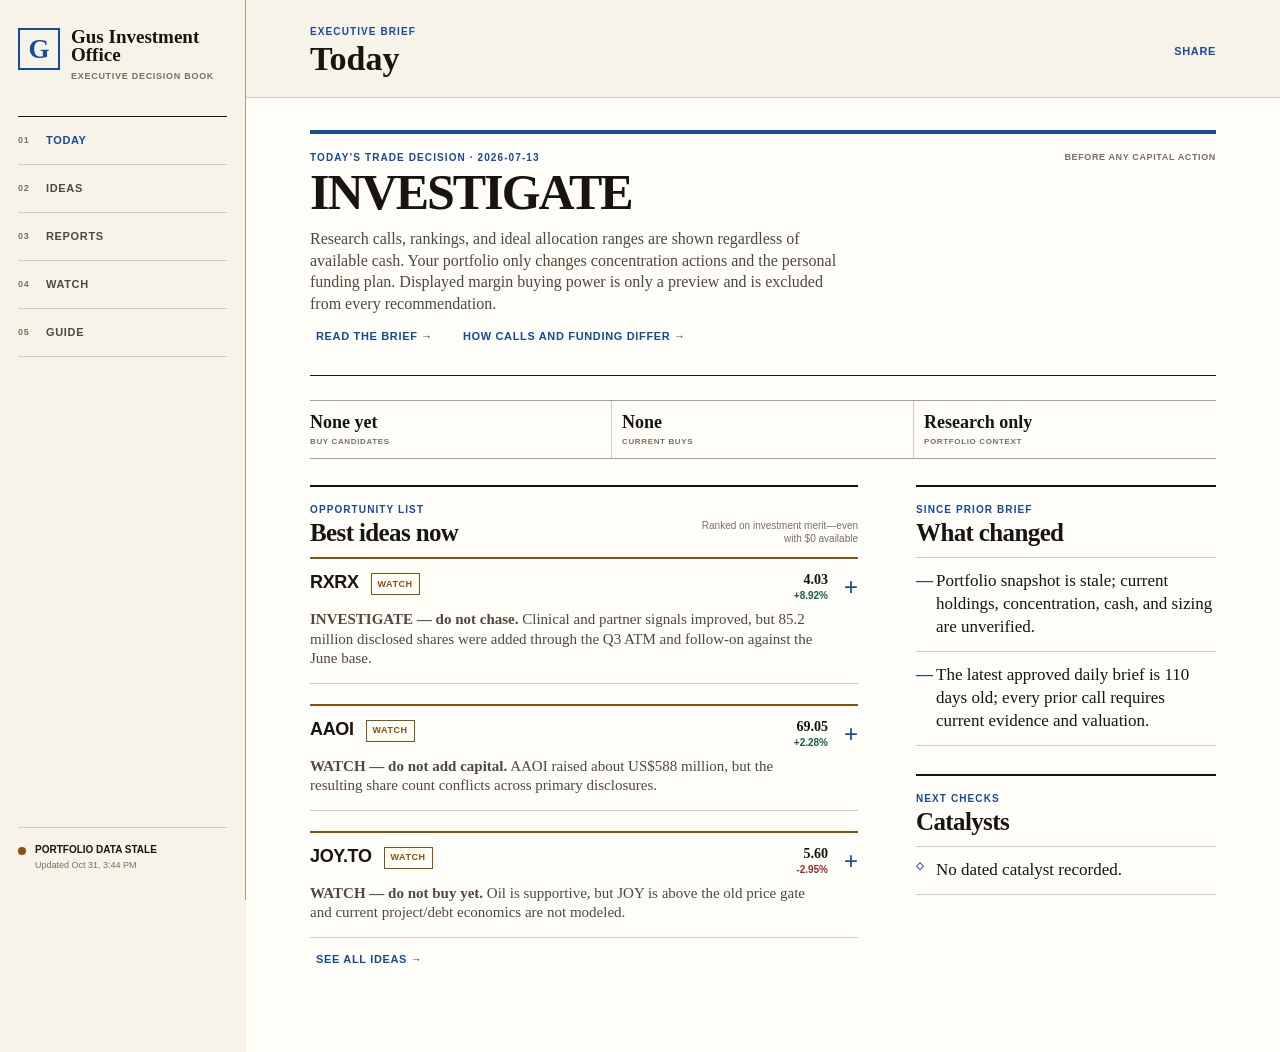
==== commit 3886d47e: "Auto-refresh dashboard data" ====
--- a/standalone.html
+++ b/standalone.html
@@ -3,7 +3,7 @@
 <head>
   <meta charset="utf-8" />
   <meta name="viewport" content="width=device-width, initial-scale=1, viewport-fit=cover" />
-  <meta http-equiv="Content-Security-Policy" content="default-src 'none'; script-src 'sha256-K185Lqc89veatlKejg073OfzbDIKopFToNSUl3U0S68=' 'sha256-sKRJsxBwfOsu+VdgxXwE2aWAT4NpemjPrCH+cqUo388=' 'sha256-o+1LcwVBkrHKguu7rbLZVib+/lx00UWmYoT5Vb7iUZQ=' 'sha256-tUhohVXs1hY11JlLeVYim1lYkK6FzgowKLJPJQgw3Xs='; style-src 'sha256-LfJvfw5yjshOjPOQz+x7z2was41flUT84C6+GS5SQEo='; img-src data:; object-src 'none'; base-uri 'none'; form-action 'none'" />
+  <meta http-equiv="Content-Security-Policy" content="default-src 'none'; script-src 'sha256-K185Lqc89veatlKejg073OfzbDIKopFToNSUl3U0S68=' 'sha256-sKRJsxBwfOsu+VdgxXwE2aWAT4NpemjPrCH+cqUo388=' 'sha256-8U9pWc2YaTKFNf9YhFqxDptMTLTFGvtCThue9Z8P9v4=' 'sha256-tUhohVXs1hY11JlLeVYim1lYkK6FzgowKLJPJQgw3Xs='; style-src 'sha256-LfJvfw5yjshOjPOQz+x7z2was41flUT84C6+GS5SQEo='; img-src data:; object-src 'none'; base-uri 'none'; form-action 'none'" />
   <meta name="theme-color" content="#f7f3e8" />
   <meta name="description" content="Gus Investment Office — executive decisions, catalysts, and investment reports." />
   <meta name="mobile-web-app-capable" content="yes" />
@@ -451,7 +451,7 @@
       <button type="button" data-view="guide"><span class="nav-glyph" aria-hidden="true">?</span><span>Guide</span></button>
     </nav>
   </div>
-  <script>window.__STANDALONE__ = true; window.__SITE_DATA__ = {"meta": {"generatedAt": "2026-10-31T11:13:53-04:00", "title": "Gus Investment Office", "subtitle": "Decision status, current calls, catalysts, and investment reports", "publicSafety": "Public-safe executive view. Private amounts, local paths, prompts, and raw ledgers are excluded."}, "executive": {"action": "INVESTIGATE — no current decision packet; no capital action", "gate": "FAIL", "urgency": "Before any capital action", "materialChanges": ["Portfolio snapshot is stale; current holdings, concentration, cash, and sizing are unverified.", "The latest approved daily brief is 110 days old; every prior call requires current evidence and valuation."], "catalysts": [], "evidenceCutoff": ["Latest approved daily brief: 2026-07-13."], "reportId": "report-office-reports-daily-2026-07-13-md", "date": "2026-07-13", "stale": true}, "portfolio": {"authoritative": false, "gate": "FAIL", "status": "Portfolio data stale", "asOf": "2026-07-14T12:04:38-04:00", "ageDays": 109.0, "missing": ["current portfolio snapshot"], "message": "Current holdings are not verified and fresh, so no buy, add, hold, reduce, or sizing call can be authorized.", "actions": [], "margin": {"status": "Not linked", "includedAsCapital": false, "message": "Displayed margin buying power is only a preview and is excluded from every recommendation."}}, "currentBuys": [], "buyCandidates": [], "decisions": [{"instrument": "RXRX", "action": "INVESTIGATE", "researchRating": "WATCH", "note": {"call": "INVESTIGATE — do not chase.", "why": "Clinical and partner signals improved, but 85.2 million disclosed shares were added through the Q3 ATM and follow-on against the June base.", "upside": "Durable FAP benefit, oncology responses and partner milestones could validate the platform and pipeline.", "risk": "Small cohorts, long regulatory timelines, cash burn and dilution can overwhelm per-share value.", "next": "November 2 patient-level REC-4881 data plus a fully diluted risk-adjusted SOTP."}, "as_of": "2026-10-16T09:26:19-04:00", "return_profile": {"probability_weighted_expected_return_pct": null, "realistic_downside_pct": null, "upside_downside_ratio": null}, "allocationPlan": {"initialPct": 0, "targetPct": 0, "maximumPct": 0, "entryMethod": "No trade; complete clinical, forensic-valuation, red-team and portfolio-risk gates", "capitalIndependent": true}, "evidenceLinks": [{"label": "Recursion 8-K and exhibits for clinical, partnership and financing updates", "url": "https://www.sec.gov/Archives/edgar/data/1601830/000160183026000128/rxrx-20261015.htm"}, {"label": "Recursion final prospectus supplement for 61.54 million-share offering", "url": "https://www.sec.gov/Archives/edgar/data/1601830/000160183026000134/rxrx-finalprosuppxoct2026o.htm"}], "relatedReports": []}, {"instrument": "AAOI", "action": "INVESTIGATE", "researchRating": "WATCH", "note": {"call": "WATCH — do not add capital.", "why": "AAOI raised about US$588 million, but the resulting share count conflicts across primary disclosures.", "upside": "New capacity can create value if margins and cash generation scale faster than dilution.", "risk": "Repeated equity funding can destroy per-share returns even when revenue grows.", "next": "Current broker export, then exact Q3 shares, margins, working capital and cash flow."}, "as_of": "2026-10-14T09:16:40-04:00", "return_profile": {"probability_weighted_expected_return_pct": null, "realistic_downside_pct": null, "upside_downside_ratio": null}, "allocationPlan": {"initialPct": 0, "targetPct": 0, "maximumPct": 0, "entryMethod": "No trade and no margin; complete Gate 0 and forensic reconciliation", "capitalIndependent": true}, "evidenceLinks": [{"label": "Applied Optoelectronics completion of US$600 million ATM — 2026-10-05", "url": "https://www.prnewswire.com/news-releases/applied-optoelectronics-announces-completion-of-previously-announced-at-the-market-offering-302897857.html"}, {"label": "AAOI officer Form 144 filed 2026-10-13", "url": "https://www.sec.gov/Archives/edgar/data/1158114/000197407826000378/xsl144X01/primary_doc.xml"}, {"label": "SEC EDGAR AAOI submissions index checked 2026-10-14", "url": "https://data.sec.gov/submissions/CIK0001158114.json"}], "relatedReports": ["report-office-reports-daily-2026-07-13-md", "report-office-reports-weekly-2026-07-11-weekly-ic-md", "report-office-reports-2026-07-10-initial-cio-note-md"]}, {"instrument": "OBE.TO", "action": "AVOID", "researchRating": "AVOID", "note": {"call": "AVOID for now.", "why": "Oil is supportive, but OBE has not yet proved that the stronger price converts into free cash flow and lower debt.", "upside": "A clean FCF and deleveraging print could create a re-entry.", "risk": "Capital needs and leverage can absorb the commodity windfall.", "next": "Positive post-acquisition FCF and sequential total-debt decline."}, "as_of": "2026-10-14T09:16:40-04:00", "return_profile": {"probability_weighted_expected_return_pct": null, "realistic_downside_pct": null, "upside_downside_ratio": null}, "allocationPlan": {"initialPct": 0, "targetPct": 0, "maximumPct": 0, "entryMethod": "No trade; current company evidence, full forensic model, red team and Gate 0 are required", "capitalIndependent": true}, "evidenceLinks": [{"label": "EIA Short-Term Energy Outlook — October 2026", "url": "https://www.eia.gov/outlooks/steo/"}, {"label": "Yahoo Finance delayed NYMEX WTI front month and contract curve — observed 2026-10-14 09:15 EDT", "url": "https://query1.finance.yahoo.com/v8/finance/chart/CLZ27.NYM?range=5d&interval=1d"}, {"label": "Obsidian acquisition close and updated guidance", "url": "https://www.sec.gov/Archives/edgar/data/1334388/000119312526293579/july_2_pr_acq_close_guid.htm"}], "relatedReports": ["report-office-reports-weekly-2026-07-11-weekly-ic-md"]}, {"instrument": "JOY.TO", "action": "INVESTIGATE", "researchRating": "WATCH", "note": {"call": "WATCH — do not buy yet.", "why": "Oil is supportive, but JOY is above the old price gate and current project/debt economics are not modeled.", "upside": "Successful Duvernay and power execution could create a future entry.", "risk": "Project delays, debt, convertibles and abandonment costs can absorb the oil benefit.", "next": "Current results proving execution and stable debt, or a materially lower price."}, "as_of": "2026-10-14T09:16:40-04:00", "return_profile": {"probability_weighted_expected_return_pct": null, "realistic_downside_pct": null, "upside_downside_ratio": null}, "allocationPlan": {"initialPct": 0, "targetPct": 0, "maximumPct": 0, "entryMethod": "No trade; rebuild the model and clear forensic, red-team, portfolio-risk and Gate 0 requirements", "capitalIndependent": true}, "evidenceLinks": [{"label": "EIA Short-Term Energy Outlook — October 2026", "url": "https://www.eia.gov/outlooks/steo/"}, {"label": "Yahoo Finance delayed NYMEX WTI front month and contract curve — observed 2026-10-14 09:15 EDT", "url": "https://query1.finance.yahoo.com/v8/finance/chart/CLZ27.NYM?range=5d&interval=1d"}, {"label": "Yahoo Finance delayed OBE and JOY.TO closes — 2026-10-13", "url": "https://query1.finance.yahoo.com/v8/finance/chart/OBE?range=10d&interval=1d"}, {"label": "Journey Q1 2026 financial statements", "url": "https://www.journeyenergy.ca/wp-content/uploads/Reports/Financial_Reports/JEI_FS_Q1_2026.pdf"}], "relatedReports": ["report-office-reports-weekly-2026-07-11-weekly-ic-md"]}, {"instrument": "AVAV", "action": "INVESTIGATE", "researchRating": "WATCH", "note": {"call": "Potential buy; finish the numbers first.", "why": "Defense demand and funded backlog are strong, and the price reset may have lowered expectations.", "upside": "Shares could rerate if backlog becomes profitable revenue and free cash flow.", "risk": "BlueHalo integration, dilution, and weak cash conversion may make the stock expensive.", "next": "Normalized FY2027 margin, cash-flow, debt, and dilution model."}, "as_of": "2026-07-11T11:20:00-04:00", "return_profile": {"probability_weighted_expected_return_pct": null, "realistic_downside_pct": null, "upside_downside_ratio": null}, "allocationPlan": {"initialPct": 0, "targetPct": 0, "maximumPct": 0, "entryMethod": "No trade; forensic, variant, red-team, portfolio-risk and Gate 0 clearance are required", "capitalIndependent": true}, "evidenceLinks": [{"label": "AeroVironment fiscal 2026 Form 10-K", "url": "https://www.sec.gov/Archives/edgar/data/1368622/000110465926078906/avav-20260430x10k.htm"}, {"label": "U.S. Treasury daily par yield curve — 2026-07-10", "url": "https://home.treasury.gov/resource-center/data-chart-center/interest-rates/pages/xml?data=daily_treasury_yield_curve&field_tdr_date_value=2026"}], "relatedReports": ["report-office-reports-daily-2026-07-13-md", "report-office-reports-weekly-2026-07-11-weekly-ic-md", "report-office-reports-2026-07-10-initial-cio-note-md"]}, {"instrument": "LITE", "action": "INVESTIGATE", "researchRating": "WATCH", "note": {"call": "Watch, not buy.", "why": "The share-price move is real, but no new company event or valuation discount has been established.", "upside": "AI-network demand could lift revenue and margins if customer orders accelerate.", "risk": "The move may be trading flow and could reverse.", "next": "Next filing or earnings update, plus a current valuation check."}, "as_of": "2026-07-10T13:29:36-04:00", "return_profile": {"probability_weighted_expected_return_pct": null, "realistic_downside_pct": null, "upside_downside_ratio": null}, "allocationPlan": {"initialPct": 0, "targetPct": 0, "maximumPct": 0, "entryMethod": "No trade; complete Gate 2 triage and portfolio Gate 0", "capitalIndependent": true}, "evidenceLinks": [{"label": "Lumentum SEC submissions index as of 2026-07-10 13:29 EDT", "url": "https://data.sec.gov/submissions/CIK0001633978.json"}, {"label": "Lumentum official news releases page as of 2026-07-10 13:29 EDT", "url": "https://www.lumentum.com/en/newsroom/news-releases"}], "relatedReports": ["report-office-reports-daily-2026-07-13-md", "report-office-reports-weekly-2026-07-11-weekly-ic-md", "report-office-reports-daily-2026-07-10-md"]}, {"instrument": "IONS", "action": "INVESTIGATE", "researchRating": "WATCH", "note": {"call": "Do not buy yet.", "why": "A major heart-disease trial failed, reducing the likely value of eplontersen.", "upside": "Upside returns if regulators support a narrower use or the remaining pipeline is worth more than the market assumes.", "risk": "The remaining drugs and cash may not support today’s valuation.", "next": "Full trial data and the Ionis/AstraZeneca regulatory plan."}, "as_of": "2026-07-10T13:17:00-04:00", "return_profile": {"probability_weighted_expected_return_pct": null, "realistic_downside_pct": null, "upside_downside_ratio": null}, "allocationPlan": {"initialPct": 0, "targetPct": 0, "maximumPct": 0, "entryMethod": "No trade; complete event underwriting and portfolio Gate 0", "capitalIndependent": true}, "evidenceLinks": [{"label": "Ionis 2026-07-09 Form 8-K, Exhibit 99.1", "url": "https://www.sec.gov/Archives/edgar/data/874015/000114036126028092/ef20077664_ex99-1.htm"}], "relatedReports": ["report-office-reports-daily-2026-07-13-md", "report-office-reports-weekly-2026-07-11-weekly-ic-md", "report-office-reports-2026-07-10-initial-cio-note-md"]}], "watchlist": [{"instrument": "IONS", "theme": "RNA therapeutics / ATTR", "stage": "event_reunderwrite", "action": "INVESTIGATE", "research_priority": "urgent", "trigger": "Rebuild eplontersen ATTR-CM economics and pipeline SOTP from the failed primary endpoint, including monotherapy-label probability and current valuation.", "invalidation": "Do not treat subgroup evidence as registration-grade without regulator/partner support; reject if remaining pipeline value cannot support the current enterprise value.", "next_event": "Full trial data, regulatory strategy, and partner guidance"}, {"instrument": "AVAV", "theme": "defense autonomy and counter-UAS", "stage": "gate3_forensic", "action": "INVESTIGATE", "research_priority": "high", "trigger": "Overdue versus 2026-07-17: reconcile FY2026 acquisition accounting and negative cash conversion into an organic backlog-to-margin model and compare with KTOS plus 3-month T-bills by 2026-07-24.", "invalidation": "Return to rejected status if funded backlog fails to bridge to normalized positive FCF, dilution/debt erase upside, or conservative upside/downside remains below 3:1.", "next_event": "Forensic completion deadline extended to 2026-07-24 after miss; next issuer filing if earlier"}, {"instrument": "KTOS", "theme": "defense autonomy / hypersonics", "stage": "acquisition_dilution_forensic", "action": "INVESTIGATE", "research_priority": "high", "trigger": "Fold the Jetset acquisition, 547,249 closing shares and up to 121,592 earn-out shares into the overdue KTOS diluted-share, cash-flow and acquisition-return model; compare with AVAV and T-bills.", "invalidation": "Reject promotion if acquisition economics, funded-backlog conversion, dilution or valuation fail the positive-EV and 3:1 upside/downside hurdle.", "next_event": "Current KTOS forensic model and next quarterly filing"}, {"instrument": "NTLA", "theme": "in-vivo gene editing / ATTR", "stage": "readthrough_diagnosis", "action": "INVESTIGATE", "research_priority": "high", "trigger": "Determine whether IONS read-through changes NTLA's mechanism, comparator, endpoint probability, commercial assumptions, or only sentiment; verify all current disclosures.", "invalidation": "Avoid if clinical/endpoint comparability makes the IONS failure directly adverse or cash runway/dilution overwhelms option value.", "next_event": "Company-specific clinical or regulatory update"}, {"instrument": "RXRX", "theme": "AI-enabled drug discovery and clinical-stage biotechnology", "stage": "clinical_financing_event_triage", "action": "INVESTIGATE", "research_priority": "high", "trigger": "Reconcile patient-level REC-4881 and REC-1245 evidence, FDA-path assumptions, pro-forma fully diluted shares, quarterly cash burn and a risk-adjusted SOTP before promotion; compare with cash and the best non-biotech candidate.", "invalidation": "De-escalate or AVOID if durability/safety weakens, FDA alignment delays the registrational path, cash burn compresses the stated runway, or dilution-adjusted expected value fails the office hurdle.", "next_event": "REC-4881 presentation at CGA-IGC on 2026-11-02; registrational-trial details expected later in 2026"}, {"instrument": "LITE", "theme": "optical components / AI connectivity", "stage": "price_dislocation_diagnosis", "action": "INVESTIGATE", "research_priority": "medium", "trigger": "Identify a primary-source cause for the 10.25% two-trading-day move, then complete current-price/share-count valuation, demand, margin, dilution, and peer checks.", "invalidation": "Do not infer fundamental upside from price action; de-escalate if no primary evidence or valuation edge survives triage.", "next_event": "Next official company filing/release or confirmed earnings date"}, {"instrument": "TMDX", "theme": "transplant medtech and logistics", "stage": "lead_unverified", "action": "INVESTIGATE", "research_priority": "medium", "trigger": "Verify current filings, commercial volume, aircraft/logistics capital intensity, margins, reimbursement, valuation, and competitive alternatives.", "invalidation": "Growth depends on uneconomic logistics capital, reimbursement weakens, or margin/cash conversion fails.", "next_event": null}, {"instrument": "AAOI", "theme": "AI optical transceivers", "stage": "two_day_selloff_continued_q3_catalyst_dated", "action": "INVESTIGATE", "research_priority": "urgent_if_currently_held", "trigger": "Obtain a current broker export now; at the November 5 Q3 release reconcile fully diluted shares, revenue quality, gross margin, working capital, expansion commitments and per-share free cash flow before any holding or new-capital action.", "invalidation": "Do not average down on the two-day decline. Reject promotion if Q3 does not convert growth into durable margin and per-share cash flow or if financing and execution risk leave unbounded downside.", "next_event": "AAOI Q3 2026 results and call — 2026-11-05 16:30 EST"}, {"instrument": "JOY.TO", "theme": "Canadian small-cap oil / Duvernay / power", "stage": "macro_gate_passed_price_and_company_gates_failed", "action": "INVESTIGATE", "research_priority": "high_reunderwrite", "trigger": "Rebuild current EV, dual FCF views and debt/convert/ARO sensitivity using the October oil curve; require verified Duvernay and power execution with stable or falling debt, or a price near the registered C$3.40 gate.", "invalidation": "De-escalate if Duvernay or power execution slips, refinancing worsens, debt rises, or refreshed valuation cannot produce positive expected value and at least 3:1 upside/downside.", "next_event": "Next JOY results and Duvernay/power commissioning update; delayed C$5.57 close remains above the price gate"}, {"instrument": "OBE.TO", "theme": "Canadian small-cap oil", "stage": "macro_gate_passed_company_gate_failed", "action": "AVOID", "research_priority": "urgent_reunderwrite", "trigger": "Rebuild current enterprise value and normalized/guided FCF using the October oil curve; require positive post-acquisition FCF and sequential total-debt decline in a current issuer filing before reconsidering AVOID.", "invalidation": "Maintain AVOID if total debt does not decline, capex remains cash-negative at normalized oil, borrowing stress rises, or refreshed downside remains incompatible with concentrated sizing.", "next_event": "Next OBE quarterly results and debt/FCF reconciliation"}, {"instrument": "VST", "theme": "power scarcity / PJM capacity", "stage": "capacity_auction_reunderwrite", "action": "INVESTIGATE", "research_priority": "medium_high", "trigger": "Reconcile the 10,924.4 MW PJM award into incremental 2028/2029 EBITDA and FCF after hedges, costs, debt and tax; treat the July 16 receivables-facility upsizing to US$1.25 billion as liquidity context only, then compare with current valuation and alternative power names.", "invalidation": "De-escalate if the auction economics are already priced, largely offset by hedges/costs/regulation, or downside remains unbounded after leverage.", "next_event": "Next Vistra guidance or filing quantifying PJM auction earnings impact"}], "marketNotes": [], "glossary": [{"term": "Research call", "definition": "Our view of the stock on its own: buy, conditional buy, watch, or avoid—independent of available cash."}, {"term": "Buy candidate", "definition": "The research looks attractive. It remains visible even if the account has no cash or the personal funding plan is undecided."}, {"term": "Current buy", "definition": "A buy that has passed the research gates and has an actionable entry plan. Available cash is reported separately."}, {"term": "Portfolio context", "definition": "Current holdings, account types, concentration, cash, and risk limits. These shape sequencing and funding but never hide an attractive idea."}, {"term": "Ideal allocation", "definition": "The initial, target, and maximum portfolio percentages justified by the thesis, shown independently of current capital."}, {"term": "Funding plan", "definition": "How an approved idea would actually be funded. Cash, sales, contributions, and any explicitly authorized borrowing are separate from the research call."}, {"term": "Catalyst", "definition": "An event that could move the stock or prove the thesis."}, {"term": "Thesis-breaker", "definition": "Evidence that would make us change or abandon the investment view."}, {"term": "Weighted return", "definition": "The average return across bear, base, and bull outcomes after applying their probabilities."}, {"term": "Realistic downside", "definition": "The loss in a plausible bad case—not the absolute worst imaginable outcome."}, {"term": "Upside / downside", "definition": "Credible upside divided by plausible downside. Roughly 3:1 is a strong hurdle."}], "reports": [{"id": "report-office-reports-daily-2026-07-13-md", "title": "Daily Executive Brief — 2026-07-13", "category": "Daily Brief", "date": "2026-07-13", "updated": "2026-07-13T09:31:45-04:00", "content": "# Daily Executive Brief — 2026-07-13\n\n## DECISION\n\n**Action required today:** NONE — no material change; no capital action  \n**Portfolio Gate 0:** FAIL  \n**Urgency:** Trigger-dependent\n\n## MATERIAL CHANGES\n\n- **No material change; no action.** portfolio data remains not yet connected. Positions, cash/liabilities, account and tax treatment, base currency, constraints, options, and margin terms remain non-authoritative. Authorized target/initial/max sizing and borrowed capital remain **0%**.\n- No new SEC filing was present after the 2026-07-11 weekly-IC cutoff for AVAV, IONS, NTLA, LITE, AAOI, TMDX, VST, KTOS, or the trigger watchlist issuers checked. No new price/volume alert was recorded after 2026-07-10; markets were closed over the weekend.\n- Official macro evidence did not change the regime call: the latest Treasury curve remains 2026-07-10, the latest available HY/CCC OAS observations remain 2026-07-09, and the Federal Reserve press feed contains no release after 2026-07-09.\n\n## PORTFOLIO ACTIONS\n\n| Instrument | Action | Current | Target | Initial/Max | Timing | Invalidation |\n|---|---|---:|---:|---:|---|---|\n| Portfolio-wide | INVESTIGATE | Unknown | 0% | 0% / 0% | Pending verified holdings | Gate 0 remains failed |\n\n## RISKS / CATALYSTS\n\n- **2026-07-14, 08:30 EDT — June CPI.** Owner: Macro Strategist. Reassess inflation-shock versus slowdown probabilities only after the official release; Gate 0 still prohibits a trade.\n- **2026-07-17 — AVAV forensic deadline.** Promote only if acquisition accounting, organic margins, working capital, net debt, dilution, and three valuation scenarios establish positive expected value and at least 3:1 upside/downside; otherwise return to Gate 2 or reject.\n\n## EVIDENCE CUTOFF\n\n- **2026-07-13 09:16 EDT.** Direct sources: [SEC company submissions](https://data.sec.gov/submissions/), [Federal Reserve press feed](https://www.federalreserve.gov/feeds/press_all.xml), [U.S. Treasury yield curve](https://home.treasury.gov/resource-center/data-chart-center/interest-rates/pages/xml?data=daily_treasury_yield_curve&field_tdr_date_value=2026), [FRED HY/CCC OAS](https://fred.stlouisfed.org/graph/fredgraph.csv?id=BAMLH0A0HYM2,BAMLH0A3HYC), and [BLS release calendar](https://www.bls.gov/schedule/news_release/bls.ics).\n- Missing input: authoritative current broker export and constraints.", "summary": "Action required today: NONE — no material change; no capital action Portfolio Gate 0: FAIL Urgency: Trigger-dependent", "tags": ["AAOI", "AVAV", "IONS", "KTOS", "LITE", "NTLA", "TMDX", "VST"], "links": [{"label": "SEC company submissions", "url": "https://data.sec.gov/submissions/"}, {"label": "Federal Reserve press feed", "url": "https://www.federalreserve.gov/feeds/press_all.xml"}, {"label": "U.S. Treasury yield curve", "url": "https://home.treasury.gov/resource-center/data-chart-center/interest-rates/pages/xml?data=daily_treasury_yield_curve&field_tdr_date_value=2026"}, {"label": "FRED HY/CCC OAS", "url": "https://fred.stlouisfed.org/graph/fredgraph.csv?id=BAMLH0A0HYM2,BAMLH0A3HYC"}, {"label": "BLS release calendar", "url": "https://www.bls.gov/schedule/news_release/bls.ics"}], "related_decisions": ["AAOI", "AVAV", "IONS", "KTOS", "LITE", "NTLA", "TMDX", "VST"]}, {"id": "report-office-reports-weekly-2026-07-11-weekly-ic-md", "title": "Weekly Investment Committee — 2026-07-11", "category": "Weekly IC", "date": "2026-07-11", "updated": "2026-07-11T11:07:27-04:00", "content": "# Weekly Investment Committee — 2026-07-11\n\n**Evidence cutoff:** 2026-07-11 11:20 EDT; market prices are delayed 2026-07-10 closes.  \n**Portfolio Gate 0:** **FAIL** — portfolio data remains not yet connected. Only `INVESTIGATE`/`AVOID`; all current/target/initial/max authorized allocations are **0%** and borrowed capital is **0%**.\n\n## CIO DECISIONS\n\n1. **AVAV — INVESTIGATE (5/10).** Current allocation unknown; target/initial/max **0% / 0% / 0%**. Advance from Gate 2 (74/100) to Gate 3 forensic work, due **2026-07-17**. Delayed close **US$144.58** and 50.608m dated shares imply **US$7.32bn market cap**; cash/debt imply **US$7.67bn EV**, **3.88x FY2026 sales**. Recognition path: US$1.183bn funded backlog, with issuer expecting about 85% recognized in FY2027. Invalidation: normalized funded-backlog conversion fails to produce positive FCF, dilution/debt erase the valuation edge, or conservative upside/downside remains below 3:1. **No trade.**\n2. **IONS — INVESTIGATE (2/10).** Current allocation unknown; target/initial/max **0% / 0% / 0%**. The CARDIO-TTRansform primary-endpoint failure is verified, but full data, regulator/partner strategy and pipeline SOTP are absent. Hard fail: no defensible EV or return distribution. Do not average down.\n3. **JOY.TO — INVESTIGATE (7/10 research conviction; 0% capital).** Existing model still yields roughly **−11.3% probability-weighted return** with **−53% realistic downside**. It remains preferred to OBE inside the oil slot, but not to cash/T-bills or AVAV for research priority. Re-open only on its registered price/operating/debt triggers.\n\nNo `BUY/ADD/HOLD/REDUCE/EXIT/HEDGE` cleared the gates.\n\n## REGIME AND PORTFOLIO\n\n| Regime | Probability | Evidence and implication |\n|---|---:|---|\n| Sticky inflation / soft growth | 45% | Fed remains 3.50%–3.75%; June payroll growth was soft; 3m/10y/30y Treasury yields were 3.85%/4.56%/5.06% on July 10. Prefer balance-sheet quality and near-duration cash flows. |\n| Energy/geopolitical inflation shock | 30% | Physical oil tightness is real, but July IEA/EIA evidence still allows normalization; USO fell 15.6% over the sampled month. Avoid levered producers that need a high strip. |\n| Disinflation with sharper slowdown | 25% | Long-duration Treasuries and defensives would improve, while weak credit/cyclicals deteriorate. TLT was down 1.8% over the sampled month, so this is not the priced base case. |\n\n**Cross-asset read:** delayed one-month proxies show SPY +2.3%, QQQ +1.2%, IWM +1.9%, XLF +5.9%, XLV +4.4%, EFA −0.4%, EEM −0.9%, TLT −1.8%, UUP +1.6%, GLD −2.4%, and USO −15.6%. This is consistent with resilient U.S. risk assets, stronger financials/healthcare, firm USD and pressure on duration/commodities—not a broad panic.\n\n**Portfolio risk:** exposures, concentrations, tax lots, FX, options, cash needs and margin terms remain unknown. Correlated-loss and forced-liquidation stress cannot be run. The only defensible risk budget is **0% new capital and 0% borrowed capital** pending Gate 0.\n\n## CANDIDATES THROUGH GATES\n\n| Candidate | Gate | Triage | EV | Downside | Catalyst | Red team | Portfolio fit | CIO action |\n|---|---:|---:|---:|---:|---|---|---|---|\n| AVAV | 3 | 74/100 | Not yet defensible | Not yet defensible | Normalized model by 2026-07-17; funded-backlog conversion thereafter | **REWORK:** acquisition accounting, cash conversion, debt/dilution | Blocked by Gate 0; compare with TMDX/KTOS and 3m T-bills | **INVESTIGATE, 0%** |\n| IONS | 2 | 58/100; hard fail | Not modeled | Unbounded pending SOTP | Full trial/regulatory strategy; date unverified | **BLOCK-INCOMPLETE:** subgroup/regulatory and pipeline value | Blocked | **INVESTIGATE, 0%** |\n| JOY.TO | 5 complete / 6 blocked | Prior pass | −11.3% weighted | −53% | Price ≤C$3.40 or verified Duvernay/power execution with stable debt | **REWORK:** commodity, execution, refinancing | Inferior to 3.85% 3m Treasury hurdle | **INVESTIGATE, 0%** |\n\n### AVAV specialist conflict reconciliation\n\n- **Industrials specialist steelman:** appropriated funded backlog rose to US$1.183bn; about 85% is expected to convert in FY2027, and the 21% one-month price decline may have reset expectations without destroying long-cycle demand.\n- **Forensic view:** FY2026 revenue was US$1.977bn, but GAAP operating loss was US$311m; CFO was −US$78m and capex US$63m. At 3.88x trailing sales EV, investors still pay for successful normalization.\n- **Independent red team:** BlueHalo integration, purchase accounting, cost-to-complete estimates, working-capital demands, debt and dilution can make backlog growth economically hollow. US$1.458bn unfunded backlog is not an ASC 606 obligation and receives no contracted-revenue credit.\n- **CIO reconciliation:** advance research, not capital. A 65% forecast is registered that at least US$1.00555bn of the April 2026 funded-backlog cohort is recognized in FY2027; margin and FCF still determine value.\n\n**Opportunity-cost comparison:** AVAV is the best promoted lead. Outside its sector, TMDX is the best retained research alternative because transplant logistics has a distinct demand driver, but its current commercial-volume, reimbursement, aircraft-capital and valuation work is incomplete and therefore it does not pass triage. Three-month Treasuries yield **3.85%** with materially lower underwriting risk; AVAV must show positive expected return and at least 3:1 upside/downside after debt/dilution to displace that hurdle. KTOS remains the direct-sector comparator but its May 2026 share count shows material expansion and its forensic comparison is unfinished.\n\n## REJECTED / DEFERRED\n\n- **OBE.TO — AVOID:** issuer guidance remains cash-negative even at US$75 WTI; prior weighted return −23% and bear downside −63%. Re-open only with positive FCF, sequential debt reduction and supportive strip.\n- **NTLA — deferred:** IONS read-through is not yet mapped to NTLA's mechanism, endpoint, comparator, cash runway and dilution; price sympathy is not evidence.\n- **LITE / AAOI — deferred:** large price moves and legacy AI-optics narratives do not replace current unit, margin, working-capital and dilution models. AAOI's sampled one-month decline was 30.6%; no falling-knife promotion.\n- **TMDX — deferred:** distinct healthcare opportunity, but primary commercial-volume, reimbursement, logistics-capital and current valuation evidence remain incomplete.\n- **VST — deferred:** positive power theme and sampled one-month strength (+8.5%), but contract economics, hedges, regulatory exposure and current valuation are not reconciled.\n- **KTOS — deferred:** direct AVAV alternative; funded economics, cash conversion and dilution-adjusted valuation are not yet comparable.\n- **Cash/T-bills — benchmark, not rejected:** 3m Treasury yield of 3.85% is the minimum opportunity-cost hurdle.\n\n## ZERO-BASED DISCOVERY\n\n**Coverage quota:** 14 of 16 lanes (87.5%) were outside the legacy AI-optics/compute focus; no current holdings could be used because the portfolio ledger is non-authoritative. Every mandated lane was searched; only AVAV advanced.\n\n| Lane searched | Evidence/screen | Result |\n|---|---|---|\n| Macro/rates/sovereigns | Fed releases; Treasury 1m–30y curve | Positive cash hurdle and long-end duration pressure; no sovereign trade advanced. |\n| Credit | HY/CCC spread ledger plus HYG/LQD price proxies | Aggregate credit not distressed enough for broad credit beta; weakest issuers remain vulnerable. |\n| FX | UUP proxy +1.6% sampled month | Firm USD is a headwind to unhedged foreign returns; no clean variant identified. |\n| Commodities | EIA/IEA oil evidence; USO/GLD proxies | Oil normalization risk defeats levered OBE/JOY; gold lacked a fresh catalyst. |\n| Broad equities | SPY/QQQ/IWM | U.S. equities resilient; no index dislocation versus T-bills. |\n| Consumer | XLY and generalist screen | No primary-source candidate cleared valuation/catalyst triage. |\n| Financials | XLF +5.9% sampled month; rate curve | Strength is visible, but no bank/insurer had a verified security-level variant in this cycle. |\n| Healthcare | XLV; IONS/NTLA event; TMDX | IONS is event work, NTLA is read-through diagnosis, TMDX deferred. None cleared underwriting. |\n| Software/internet | IGV proxy | No primary-source lead with a valuation reset and recognition path cleared triage. |\n| Industrials/defense | AVAV/KTOS; ITA proxy | **AVAV advanced** on funded backlog plus price reset; KTOS retained as comparator. |\n| Energy/materials | XLE/XLB; OBE/JOY; EIA/IEA | Levered producers fail downside/FCF tests; no new miner/materials lead passed. |\n| Real estate/infrastructure | XLRE; VST | Rate pressure limits broad REIT appeal; VST contract valuation remains incomplete. |\n| International/EM | EFA/EEM | Relative weakness alone is not a catalyst; currency and country-specific evidence absent. |\n| Small/mid caps | IWM; AVAV/KTOS/TMDX/OBE/JOY | AVAV only pass; financing/dilution and cash-conversion hard fails rejected others. |\n| Special situations | Current SEC/company-event queue | No merger, spin, tender, recap or forced-flow setup had verified legal terms and bounded break value. |\n| Contradiction search | Oil tightness versus IEA/EIA normalization; defense backlog versus cash burn | Both favored narratives have credible disconfirming evidence; conviction was capped accordingly. |\n\n## NEXT-WEEK CATALYSTS\n\n- **2026-07-14, 08:30 EDT — June CPI.** Owner: Macro Strategist. If sequential inflation re-accelerates versus May, raise the inflation-shock regime and keep duration/leverage research hurdles high; if broad disinflation arrives with weaker activity evidence, raise the slowdown scenario and re-screen duration/defensives. No trade is authorized from the release without Gate 0.\n- **2026-07-17 — AVAV forensic deadline.** Owner: Forensic Accounting and Valuation. Promote to variant/red-team only if organic margin, working capital, net debt, dilution and three valuation scenarios are reconciled; otherwise return it to Gate 2 or reject.\n- **2026-07-18 — next weekly IC.** Owner: CIO. Re-run all lanes, compare the surviving lead with the best outside-sector candidate and the then-current T-bill hurdle.\n\n## EVIDENCE AND DISSENT\n\nPrimary: [Federal Reserve FOMC statement, 2026-06-17](https://www.federalreserve.gov/newsevents/pressreleases/monetary20260617a.htm); [U.S. Treasury yield curve, observed 2026-07-10](https://home.treasury.gov/resource-center/data-chart-center/interest-rates/pages/xml?data=daily_treasury_yield_curve&field_tdr_date_value=2026); [AVAV FY2026 10-K, filed 2026-06-29](https://www.sec.gov/Archives/edgar/data/1368622/000110465926078906/avav-20260430x10k.htm); [IONS event filing, 2026-07-09](https://www.sec.gov/Archives/edgar/data/874015/000114036126028092/ef20077664_ex99-1.htm); [EIA July STEO](https://www.eia.gov/outlooks/steo/); [IEA July Oil Market Report](https://www.iea.org/reports/oil-market-report-july-2026).\n\nMarket prices and one-month changes are delayed Yahoo chart observations and are corroboration only, not primary evidence or executable quotes. The strongest dissent is that AVAV's FY2026 cash burn is acquisition-distorted and funded backlog makes the current multiple attractive; the unresolved answer is whether normalized organic FCF validates that claim. Managed web search was unavailable, so discovery used direct official endpoints, SEC filings, registered ledgers and deterministic delayed-price data; this limits discovery breadth and is one reason only one candidate advanced.", "summary": "Evidence cutoff: 2026-07-11 11:20 EDT; market prices are delayed 2026-07-10 closes. Portfolio Gate 0: FAIL — portfolio data remains not yet connected. Only INVESTIGATE/AVOID; all current/target/initial/max authorized allocations are 0% and borrowed capital is 0%.", "tags": ["AAOI", "AVAV", "IONS", "JOY.TO", "KTOS", "LITE", "NTLA", "OBE.TO", "TMDX", "VST"], "links": [{"label": "Federal Reserve FOMC statement, 2026-06-17", "url": "https://www.federalreserve.gov/newsevents/pressreleases/monetary20260617a.htm"}, {"label": "U.S. Treasury yield curve, observed 2026-07-10", "url": "https://home.treasury.gov/resource-center/data-chart-center/interest-rates/pages/xml?data=daily_treasury_yield_curve&field_tdr_date_value=2026"}, {"label": "AVAV FY2026 10-K, filed 2026-06-29", "url": "https://www.sec.gov/Archives/edgar/data/1368622/000110465926078906/avav-20260430x10k.htm"}, {"label": "IONS event filing, 2026-07-09", "url": "https://www.sec.gov/Archives/edgar/data/874015/000114036126028092/ef20077664_ex99-1.htm"}, {"label": "EIA July STEO", "url": "https://www.eia.gov/outlooks/steo/"}, {"label": "IEA July Oil Market Report", "url": "https://www.iea.org/reports/oil-market-report-july-2026"}], "related_decisions": ["AAOI", "AVAV", "IONS", "JOY.TO", "KTOS", "LITE", "NTLA", "OBE.TO", "TMDX", "VST"]}, {"id": "report-office-reports-daily-2026-07-10-md", "title": "Daily Executive Brief — 2026-07-10", "category": "Daily Brief", "date": "2026-07-10", "updated": "2026-07-10T13:32:40-04:00", "content": "# Daily Executive Brief — 2026-07-10\n\n## DECISION\n\n**Action required today:** INVESTIGATE — LITE only; no capital action  \n**Portfolio Gate 0:** FAIL  \n**Urgency:** This week\n\n## MATERIAL CHANGES\n\n- **Gate 0 remains failed.** portfolio data is still not yet connected; positions, cash/liabilities, account/tax types, base currency, constraints, options, and margin terms are not authoritative. All targets and initial/max sizes remain **0%**; borrowed capital remains **0%**.\n- **FACT:** At 13:26 EDT, delayed data showed LITE **+10.25% over two trading days**, triggering its registered threshold; it was **−0.79% on the day** with **0.54x** average volume. This is a price alert—not a thesis.\n- **FACT:** No LITE SEC filing was accepted after the 13:18 EDT prior-report cutoff; the latest listed filing was a Schedule 13G/A accepted July 8. Lumentum’s official newsroom showed no July 10 release and listed May 11 as its latest release. **INFERENCE:** no current primary company event explains the move; cause and valuation remain unresolved.\n\n## PORTFOLIO ACTIONS\n\n| Instrument | Action | Current | Target | Initial/Max | Timing | Invalidation |\n|---|---|---:|---:|---:|---|---|\n| LITE | INVESTIGATE | Unknown | 0% | 0% / 0% | This week | No primary catalyst or valuation edge survives triage |\n\n## RISKS / CATALYSTS\n\n- LITE remains at Gate 2. Current price/share count, forensic valuation, demand/margin bridge, dilution, consensus/variant evidence, independent red team, and portfolio-risk review are incomplete; no BUY/ADD sizing is permitted.\n- No new decision-relevant Fed, Treasury, or HY-credit release was found after the prior note. Next dated macro trigger: **June CPI, July 14 at 08:30 EDT**.\n\n## EVIDENCE CUTOFF\n\n- **2026-07-10 13:29 EDT.** Sources: [LITE delayed chart](https://query1.finance.yahoo.com/v8/finance/chart/LITE?range=5d&interval=1d&includePrePost=false); [SEC submissions](https://data.sec.gov/submissions/CIK0001633978.json); [Lumentum newsroom](https://www.lumentum.com/en/newsroom/news-releases); [Fed releases](https://www.federalreserve.gov/feeds/press_all.xml); [BLS calendar](https://www.bls.gov/schedule/news_release/bls.ics).\n- **Missing inputs:** authoritative broker export and constraints; LITE valuation/catalyst evidence. Managed web search was unavailable, so checks used direct official endpoints.", "summary": "Action required today: INVESTIGATE — LITE only; no capital action Portfolio Gate 0: FAIL Urgency: This week", "tags": ["LITE"], "links": [{"label": "LITE delayed chart", "url": "https://query1.finance.yahoo.com/v8/finance/chart/LITE?range=5d&interval=1d&includePrePost=false"}, {"label": "SEC submissions", "url": "https://data.sec.gov/submissions/CIK0001633978.json"}, {"label": "Lumentum newsroom", "url": "https://www.lumentum.com/en/newsroom/news-releases"}, {"label": "Fed releases", "url": "https://www.federalreserve.gov/feeds/press_all.xml"}, {"label": "BLS calendar", "url": "https://www.bls.gov/schedule/news_release/bls.ics"}], "related_decisions": ["LITE"]}, {"id": "report-office-reports-2026-07-10-initial-cio-note-md", "title": "Initial CIO Operating Note — 2026-07-10 13:17 EDT", "category": "CIO Note", "date": "2026-07-10", "updated": "2026-07-10T13:18:00-04:00", "content": "# Initial CIO Operating Note — 2026-07-10 13:17 EDT\n\n## DECISION\n\n**Action:** INVESTIGATE  \n**Conviction:** 2/10 for any new security; 10/10 that no portfolio-aware trade can yet be sized  \n**Target allocation:** 0% pending underwriting  \n**Current allocation:** Unknown  \n**Time horizon:** Immediate intake and event triage  \n**Urgency:** Immediate for any IONS/NTLA holding; otherwise this week\n\n## EXECUTIVE THESIS\n\n- **Do not deploy new capital from this note.** Portfolio Gate 0 fails because positions, options, account split, currency, tax basis, cash, and margin terms are not authoritative.\n- The preliminary US regime is **policy-constrained, inflation-sensitive growth**: Fed 3.50–3.75%; June payrolls +57,000; unemployment 4.2%; May CPI +0.47% month over month.\n- Credit is bifurcated: broad HY OAS 2.70% versus CCC 9.75%. Quality financing remains open; weak balance sheets are already stressed.\n- **IONS requires immediate re-underwriting:** CARDIO-TTRansform missed its primary endpoint and showed no treatment effect when added to baseline stabilizer therapy.\n- **NTLA is a diagnosis task, not a buy-the-dip:** its −13.81% two-day move appears plausibly related to ATTR read-through, but no new company 8-K was found in the verified window.\n\n## REGIME SCENARIOS — PRELIMINARY ESTIMATES\n\n| Scenario | Probability | Portfolio implication |\n|---|---:|---|\n| Sticky-inflation soft growth | 45% | Favor quality cash flows, pricing power, shorter-duration exposure; avoid weak financing structures. |\n| Energy-led stagflation / renewed tightening | 35% | Reduce leverage and long-duration beta; favor selective real assets and inflation beneficiaries. |\n| Disinflation with material growth slowdown | 20% | Defensives and duration improve; cyclicals and low-quality credit weaken. |\n\nJune CPI on **July 14** is the next regime-changing event.\n\n## OPPORTUNITY QUEUE\n\n1. **IONS event SOTP** — urgent only if held; no averaging down.\n2. **NTLA read-through analysis** — mechanism/endpoint comparability, cash runway, dilution.\n3. **AVAV/KTOS** — highest-priority non-AI-infrastructure underwriting lane; funded backlog is evidence, not yet value.\n4. **AAOI** — re-underwrite immediately if held; legacy model remains incomplete.\n5. **VST/TMDX** — retain as leads pending primary-source valuation.\n\n## REQUIRED HUMAN INPUT\n\nProvide a redacted broker export using `office/templates/PORTFOLIO_INTAKE.md`. Margin remains **0% recommended use** until forced-liquidation stress passes.\n\n## EVIDENCE\n\nFederal Reserve (2026-06-17); BLS API (verified 2026-07-10); FRED HY OAS (2026-07-08); Ionis SEC 8-K Exhibit 99.1 (2026-07-09); Intellia SEC submissions index; local delayed-price audit log.", "summary": "Action: INVESTIGATE Conviction: 2/10 for any new security; 10/10 that no portfolio-aware trade can yet be sized Target allocation: 0% pending underwriting Current allocation: Unknown Time horizon: Immediate intake and event triage Urgency: Immediate for any IONS/NTLA holding; ot…", "tags": ["AAOI", "AVAV", "IONS", "KTOS", "NTLA", "TMDX", "VST"], "links": [], "related_decisions": ["AAOI", "AVAV", "IONS", "KTOS", "NTLA", "TMDX", "VST"]}], "alerts": [], "quotes": [{"ticker": "AAOI", "price": 69.05, "changePct": 2.28, "currency": "USD", "exchange": "NGM", "quoteTime": "2026-10-30T16:00-04:00", "sparkline": [67.63, 72.2, 72.05, 73.05, 73.37, 74.05, 71.88, 75.005, 75.9699, 76.7401, 76.78, 76.58, 76.65, 76.93, 78.26, 79.25, 79.3813, 79.24, 80.2, 81.155, 82.26, 81.245, 81.66, 82.2606, 81.2, 79.855, 79.6, 79.24, 69.475, 67.94, 67.79, 67.14, 66.25, 67.54, 69.07, 69.05]}, {"ticker": "AVAV", "price": 126.11, "changePct": 2.32, "currency": "USD", "exchange": "NMS", "quoteTime": "2026-10-30T16:00-04:00", "sparkline": [123.815, 125.26, 124.19, 124.43, 124.14, 125.1, 125.45, 124.9, 126.446, 127.295, 127.89, 127.375, 126.955, 126.76, 125.425, 124.5586, 124.68, 125.11, 124.5, 125.05, 126.01, 132.25, 133.66, 136.34, 138.32, 136.175, 135.2, 134.751, 128.39, 127.61, 127.795, 126.57, 124.475, 126.34, 126.23, 126.11]}, {"ticker": "IONS", "price": 43.52, "changePct": 1.37, "currency": "USD", "exchange": "NMS", "quoteTime": "2026-10-30T16:00-04:00", "sparkline": [43.635, 43.3326, 43.28, 43.005, 42.86, 42.985, 43.405, 43.59, 43.5, 43.62, 43.57, 43.47, 43.815, 43.96, 43.88, 43.93, 43.81, 43.93, 44.1, 44.35, 44.8936, 45.545, 45.38, 45.14, 44.75, 44.21, 44.57, 44.415, 43.75, 43.89, 43.715, 43.47, 43.49, 43.325, 43.52, 43.52]}, {"ticker": "JOY.TO", "price": 5.6, "changePct": -2.95, "currency": "CAD", "exchange": "TOR", "quoteTime": "2026-10-30T16:00-04:00", "sparkline": [5.7, 5.73, 5.87, 5.89, 5.905, 5.94, 5.9, 5.86, 5.775, 5.775, 5.69, 5.675, 5.65, 5.59, 5.73, 5.8, 5.77, 5.72, 5.74, 5.72, 5.73, 5.71, 5.61, 5.66, 5.615, 5.62, 5.6, 5.63, 5.61, 5.575, 5.59, 5.575, 5.53, 5.54, 5.59, 5.6]}, {"ticker": "KTOS", "price": 41.09, "changePct": 6.23, "currency": "USD", "exchange": "NMS", "quoteTime": "2026-10-30T16:00-04:00", "sparkline": [39.285, 40.15, 40.03, 40.1035, 40.19, 40.38, 40.43, 40.48, 41.285, 41.89, 42.07, 41.945, 41.33, 41.31, 40.745, 40.545, 40.72, 40.8, 40.5519, 40.78, 41.19, 42.275, 43.025, 43.435, 44.07, 43.8, 43.455, 43.59, 41.77, 41.55, 41.635, 41.18, 40.535, 40.93, 41.1, 41.09]}, {"ticker": "LITE", "price": 840.7, "changePct": 11.18, "currency": "USD", "exchange": "NMS", "quoteTime": "2026-10-30T16:00-04:00", "sparkline": [788.05, 825.61, 823.21, 836.48, 833.6, 829.196, 818.54, 852.065, 864.23, 875.88, 867.36, 867.93, 865.3725, 866.01, 883.925, 895.37, 896.155, 899.63, 903.8286, 916.145, 913.95, 933.7558, 933.824, 938.72, 933.5696, 929.44, 922.07, 919.79, 813.525, 834.22, 824.94, 819.29, 820.91, 836.9975, 840.97, 840.7]}, {"ticker": "NTLA", "price": 12.47, "changePct": 11.24, "currency": "USD", "exchange": "NGM", "quoteTime": "2026-10-30T16:00-04:00", "sparkline": [11.365, 11.305, 11.32, 11.1886, 11.215, 11.1541, 11.255, 11.445, 11.75, 11.83, 11.97, 11.975, 12.105, 12.28, 12.745, 12.98, 12.885, 12.995, 12.993, 12.92, 13.31, 13.63, 13.53, 13.55, 13.315, 12.975, 13.08, 13.235, 12.415, 12.55, 12.4, 12.155, 12.155, 12.245, 12.465, 12.47]}, {"ticker": "OBE.TO", "price": 16.51, "changePct": -2.13, "currency": "CAD", "exchange": "TOR", "quoteTime": "2026-10-30T16:00-04:00", "sparkline": [16.52, 16.79, 16.85, 16.72, 16.76, 16.88, 16.82, 16.62, 16.38, 16.48, 16.34, 16.14, 16.11, 16.095, 16.64, 16.61, 16.68, 16.43, 16.5, 16.54, 16.43, 16.37, 16.13, 16.29, 16.16, 16.2, 16.24, 16.35, 16.52, 16.44, 16.35, 16.4, 16.31, 16.36, 16.51, 16.51]}, {"ticker": "RXRX", "price": 4.03, "changePct": 8.92, "currency": "USD", "exchange": "NMS", "quoteTime": "2026-10-30T16:00-04:00", "sparkline": [3.83, 3.775, 3.815, 3.77, 3.83, 3.795, 3.805, 3.88, 4.06, 4.0978, 4.115, 4.0951, 4.0301, 4.05, 4.32, 4.425, 4.325, 4.365, 4.3214, 4.24, 4.35, 4.36, 4.3298, 4.33, 4.255, 4.1703, 4.255, 4.235, 3.93, 3.96, 3.8965, 3.832, 3.825, 3.935, 4.025, 4.03]}, {"ticker": "TMDX", "price": 65.99, "changePct": -6.71, "currency": "USD", "exchange": "NGM", "quoteTime": "2026-10-30T16:00-04:00", "sparkline": [70.4, 70.945, 71.53, 71.285, 70.95, 69.915, 70.53, 70.415, 70.61, 70.99, 70.96, 70.6, 69.89, 69.725, 69.44, 69.27, 69.16, 68.66, 67.63, 67.02, 66.84, 68.67, 68.245, 67.17, 66.57, 65.9625, 67.155, 67.08, 66.7, 65.895, 65.73, 65.4206, 65.1, 65.51, 65.89, 65.99]}, {"ticker": "VST", "price": 138.37, "changePct": -1.28, "currency": "USD", "exchange": "NYQ", "quoteTime": "2026-10-30T16:00-04:00", "sparkline": [140.41, 142.855, 143.06, 142.985, 141.81, 142.575, 141.775, 144.41, 145.58, 145.79, 145.36, 146.275, 147.32, 146.62, 143.55, 143.1, 144.4, 144.095, 144.1, 144.1, 142.63, 144.15, 143.605, 143.43, 141.87, 140.755, 140.74, 140.925, 138.09, 137.68, 137.4093, 136.86, 136.4, 137.08, 138.43, 138.37]}], "stats": {"currentBuys": 0, "buyCandidates": 0, "decisions": 7, "watchlist": 11, "reports": 4, "quotes": 11}};</script>
+  <script>window.__STANDALONE__ = true; window.__SITE_DATA__ = {"meta": {"generatedAt": "2026-10-31T11:44:54-04:00", "title": "Gus Investment Office", "subtitle": "Decision status, current calls, catalysts, and investment reports", "publicSafety": "Public-safe executive view. Private amounts, local paths, prompts, and raw ledgers are excluded."}, "executive": {"action": "INVESTIGATE — no current decision packet; no capital action", "gate": "FAIL", "urgency": "Before any capital action", "materialChanges": ["Portfolio snapshot is stale; current holdings, concentration, cash, and sizing are unverified.", "The latest approved daily brief is 110 days old; every prior call requires current evidence and valuation."], "catalysts": [], "evidenceCutoff": ["Latest approved daily brief: 2026-07-13."], "reportId": "report-office-reports-daily-2026-07-13-md", "date": "2026-07-13", "stale": true}, "portfolio": {"authoritative": false, "gate": "FAIL", "status": "Portfolio data stale", "asOf": "2026-07-14T12:04:38-04:00", "ageDays": 109.0, "missing": ["current portfolio snapshot"], "message": "Current holdings are not verified and fresh, so no buy, add, hold, reduce, or sizing call can be authorized.", "actions": [], "margin": {"status": "Not linked", "includedAsCapital": false, "message": "Displayed margin buying power is only a preview and is excluded from every recommendation."}}, "currentBuys": [], "buyCandidates": [], "decisions": [{"instrument": "RXRX", "action": "INVESTIGATE", "researchRating": "WATCH", "note": {"call": "INVESTIGATE — do not chase.", "why": "Clinical and partner signals improved, but 85.2 million disclosed shares were added through the Q3 ATM and follow-on against the June base.", "upside": "Durable FAP benefit, oncology responses and partner milestones could validate the platform and pipeline.", "risk": "Small cohorts, long regulatory timelines, cash burn and dilution can overwhelm per-share value.", "next": "November 2 patient-level REC-4881 data plus a fully diluted risk-adjusted SOTP."}, "as_of": "2026-10-16T09:26:19-04:00", "return_profile": {"probability_weighted_expected_return_pct": null, "realistic_downside_pct": null, "upside_downside_ratio": null}, "allocationPlan": {"initialPct": 0, "targetPct": 0, "maximumPct": 0, "entryMethod": "No trade; complete clinical, forensic-valuation, red-team and portfolio-risk gates", "capitalIndependent": true}, "evidenceLinks": [{"label": "Recursion 8-K and exhibits for clinical, partnership and financing updates", "url": "https://www.sec.gov/Archives/edgar/data/1601830/000160183026000128/rxrx-20261015.htm"}, {"label": "Recursion final prospectus supplement for 61.54 million-share offering", "url": "https://www.sec.gov/Archives/edgar/data/1601830/000160183026000134/rxrx-finalprosuppxoct2026o.htm"}], "relatedReports": []}, {"instrument": "AAOI", "action": "INVESTIGATE", "researchRating": "WATCH", "note": {"call": "WATCH — do not add capital.", "why": "AAOI raised about US$588 million, but the resulting share count conflicts across primary disclosures.", "upside": "New capacity can create value if margins and cash generation scale faster than dilution.", "risk": "Repeated equity funding can destroy per-share returns even when revenue grows.", "next": "Current broker export, then exact Q3 shares, margins, working capital and cash flow."}, "as_of": "2026-10-14T09:16:40-04:00", "return_profile": {"probability_weighted_expected_return_pct": null, "realistic_downside_pct": null, "upside_downside_ratio": null}, "allocationPlan": {"initialPct": 0, "targetPct": 0, "maximumPct": 0, "entryMethod": "No trade and no margin; complete Gate 0 and forensic reconciliation", "capitalIndependent": true}, "evidenceLinks": [{"label": "Applied Optoelectronics completion of US$600 million ATM — 2026-10-05", "url": "https://www.prnewswire.com/news-releases/applied-optoelectronics-announces-completion-of-previously-announced-at-the-market-offering-302897857.html"}, {"label": "AAOI officer Form 144 filed 2026-10-13", "url": "https://www.sec.gov/Archives/edgar/data/1158114/000197407826000378/xsl144X01/primary_doc.xml"}, {"label": "SEC EDGAR AAOI submissions index checked 2026-10-14", "url": "https://data.sec.gov/submissions/CIK0001158114.json"}], "relatedReports": ["report-office-reports-daily-2026-07-13-md", "report-office-reports-weekly-2026-07-11-weekly-ic-md", "report-office-reports-2026-07-10-initial-cio-note-md"]}, {"instrument": "OBE.TO", "action": "AVOID", "researchRating": "AVOID", "note": {"call": "AVOID for now.", "why": "Oil is supportive, but OBE has not yet proved that the stronger price converts into free cash flow and lower debt.", "upside": "A clean FCF and deleveraging print could create a re-entry.", "risk": "Capital needs and leverage can absorb the commodity windfall.", "next": "Positive post-acquisition FCF and sequential total-debt decline."}, "as_of": "2026-10-14T09:16:40-04:00", "return_profile": {"probability_weighted_expected_return_pct": null, "realistic_downside_pct": null, "upside_downside_ratio": null}, "allocationPlan": {"initialPct": 0, "targetPct": 0, "maximumPct": 0, "entryMethod": "No trade; current company evidence, full forensic model, red team and Gate 0 are required", "capitalIndependent": true}, "evidenceLinks": [{"label": "EIA Short-Term Energy Outlook — October 2026", "url": "https://www.eia.gov/outlooks/steo/"}, {"label": "Yahoo Finance delayed NYMEX WTI front month and contract curve — observed 2026-10-14 09:15 EDT", "url": "https://query1.finance.yahoo.com/v8/finance/chart/CLZ27.NYM?range=5d&interval=1d"}, {"label": "Obsidian acquisition close and updated guidance", "url": "https://www.sec.gov/Archives/edgar/data/1334388/000119312526293579/july_2_pr_acq_close_guid.htm"}], "relatedReports": ["report-office-reports-weekly-2026-07-11-weekly-ic-md"]}, {"instrument": "JOY.TO", "action": "INVESTIGATE", "researchRating": "WATCH", "note": {"call": "WATCH — do not buy yet.", "why": "Oil is supportive, but JOY is above the old price gate and current project/debt economics are not modeled.", "upside": "Successful Duvernay and power execution could create a future entry.", "risk": "Project delays, debt, convertibles and abandonment costs can absorb the oil benefit.", "next": "Current results proving execution and stable debt, or a materially lower price."}, "as_of": "2026-10-14T09:16:40-04:00", "return_profile": {"probability_weighted_expected_return_pct": null, "realistic_downside_pct": null, "upside_downside_ratio": null}, "allocationPlan": {"initialPct": 0, "targetPct": 0, "maximumPct": 0, "entryMethod": "No trade; rebuild the model and clear forensic, red-team, portfolio-risk and Gate 0 requirements", "capitalIndependent": true}, "evidenceLinks": [{"label": "EIA Short-Term Energy Outlook — October 2026", "url": "https://www.eia.gov/outlooks/steo/"}, {"label": "Yahoo Finance delayed NYMEX WTI front month and contract curve — observed 2026-10-14 09:15 EDT", "url": "https://query1.finance.yahoo.com/v8/finance/chart/CLZ27.NYM?range=5d&interval=1d"}, {"label": "Yahoo Finance delayed OBE and JOY.TO closes — 2026-10-13", "url": "https://query1.finance.yahoo.com/v8/finance/chart/OBE?range=10d&interval=1d"}, {"label": "Journey Q1 2026 financial statements", "url": "https://www.journeyenergy.ca/wp-content/uploads/Reports/Financial_Reports/JEI_FS_Q1_2026.pdf"}], "relatedReports": ["report-office-reports-weekly-2026-07-11-weekly-ic-md"]}, {"instrument": "AVAV", "action": "INVESTIGATE", "researchRating": "WATCH", "note": {"call": "Potential buy; finish the numbers first.", "why": "Defense demand and funded backlog are strong, and the price reset may have lowered expectations.", "upside": "Shares could rerate if backlog becomes profitable revenue and free cash flow.", "risk": "BlueHalo integration, dilution, and weak cash conversion may make the stock expensive.", "next": "Normalized FY2027 margin, cash-flow, debt, and dilution model."}, "as_of": "2026-07-11T11:20:00-04:00", "return_profile": {"probability_weighted_expected_return_pct": null, "realistic_downside_pct": null, "upside_downside_ratio": null}, "allocationPlan": {"initialPct": 0, "targetPct": 0, "maximumPct": 0, "entryMethod": "No trade; forensic, variant, red-team, portfolio-risk and Gate 0 clearance are required", "capitalIndependent": true}, "evidenceLinks": [{"label": "AeroVironment fiscal 2026 Form 10-K", "url": "https://www.sec.gov/Archives/edgar/data/1368622/000110465926078906/avav-20260430x10k.htm"}, {"label": "U.S. Treasury daily par yield curve — 2026-07-10", "url": "https://home.treasury.gov/resource-center/data-chart-center/interest-rates/pages/xml?data=daily_treasury_yield_curve&field_tdr_date_value=2026"}], "relatedReports": ["report-office-reports-daily-2026-07-13-md", "report-office-reports-weekly-2026-07-11-weekly-ic-md", "report-office-reports-2026-07-10-initial-cio-note-md"]}, {"instrument": "LITE", "action": "INVESTIGATE", "researchRating": "WATCH", "note": {"call": "Watch, not buy.", "why": "The share-price move is real, but no new company event or valuation discount has been established.", "upside": "AI-network demand could lift revenue and margins if customer orders accelerate.", "risk": "The move may be trading flow and could reverse.", "next": "Next filing or earnings update, plus a current valuation check."}, "as_of": "2026-07-10T13:29:36-04:00", "return_profile": {"probability_weighted_expected_return_pct": null, "realistic_downside_pct": null, "upside_downside_ratio": null}, "allocationPlan": {"initialPct": 0, "targetPct": 0, "maximumPct": 0, "entryMethod": "No trade; complete Gate 2 triage and portfolio Gate 0", "capitalIndependent": true}, "evidenceLinks": [{"label": "Lumentum SEC submissions index as of 2026-07-10 13:29 EDT", "url": "https://data.sec.gov/submissions/CIK0001633978.json"}, {"label": "Lumentum official news releases page as of 2026-07-10 13:29 EDT", "url": "https://www.lumentum.com/en/newsroom/news-releases"}], "relatedReports": ["report-office-reports-daily-2026-07-13-md", "report-office-reports-weekly-2026-07-11-weekly-ic-md", "report-office-reports-daily-2026-07-10-md"]}, {"instrument": "IONS", "action": "INVESTIGATE", "researchRating": "WATCH", "note": {"call": "Do not buy yet.", "why": "A major heart-disease trial failed, reducing the likely value of eplontersen.", "upside": "Upside returns if regulators support a narrower use or the remaining pipeline is worth more than the market assumes.", "risk": "The remaining drugs and cash may not support today’s valuation.", "next": "Full trial data and the Ionis/AstraZeneca regulatory plan."}, "as_of": "2026-07-10T13:17:00-04:00", "return_profile": {"probability_weighted_expected_return_pct": null, "realistic_downside_pct": null, "upside_downside_ratio": null}, "allocationPlan": {"initialPct": 0, "targetPct": 0, "maximumPct": 0, "entryMethod": "No trade; complete event underwriting and portfolio Gate 0", "capitalIndependent": true}, "evidenceLinks": [{"label": "Ionis 2026-07-09 Form 8-K, Exhibit 99.1", "url": "https://www.sec.gov/Archives/edgar/data/874015/000114036126028092/ef20077664_ex99-1.htm"}], "relatedReports": ["report-office-reports-daily-2026-07-13-md", "report-office-reports-weekly-2026-07-11-weekly-ic-md", "report-office-reports-2026-07-10-initial-cio-note-md"]}], "watchlist": [{"instrument": "IONS", "theme": "RNA therapeutics / ATTR", "stage": "event_reunderwrite", "action": "INVESTIGATE", "research_priority": "urgent", "trigger": "Rebuild eplontersen ATTR-CM economics and pipeline SOTP from the failed primary endpoint, including monotherapy-label probability and current valuation.", "invalidation": "Do not treat subgroup evidence as registration-grade without regulator/partner support; reject if remaining pipeline value cannot support the current enterprise value.", "next_event": "Full trial data, regulatory strategy, and partner guidance"}, {"instrument": "AVAV", "theme": "defense autonomy and counter-UAS", "stage": "gate3_forensic", "action": "INVESTIGATE", "research_priority": "high", "trigger": "Overdue versus 2026-07-17: reconcile FY2026 acquisition accounting and negative cash conversion into an organic backlog-to-margin model and compare with KTOS plus 3-month T-bills by 2026-07-24.", "invalidation": "Return to rejected status if funded backlog fails to bridge to normalized positive FCF, dilution/debt erase upside, or conservative upside/downside remains below 3:1.", "next_event": "Forensic completion deadline extended to 2026-07-24 after miss; next issuer filing if earlier"}, {"instrument": "KTOS", "theme": "defense autonomy / hypersonics", "stage": "acquisition_dilution_forensic", "action": "INVESTIGATE", "research_priority": "high", "trigger": "Fold the Jetset acquisition, 547,249 closing shares and up to 121,592 earn-out shares into the overdue KTOS diluted-share, cash-flow and acquisition-return model; compare with AVAV and T-bills.", "invalidation": "Reject promotion if acquisition economics, funded-backlog conversion, dilution or valuation fail the positive-EV and 3:1 upside/downside hurdle.", "next_event": "Current KTOS forensic model and next quarterly filing"}, {"instrument": "NTLA", "theme": "in-vivo gene editing / ATTR", "stage": "readthrough_diagnosis", "action": "INVESTIGATE", "research_priority": "high", "trigger": "Determine whether IONS read-through changes NTLA's mechanism, comparator, endpoint probability, commercial assumptions, or only sentiment; verify all current disclosures.", "invalidation": "Avoid if clinical/endpoint comparability makes the IONS failure directly adverse or cash runway/dilution overwhelms option value.", "next_event": "Company-specific clinical or regulatory update"}, {"instrument": "RXRX", "theme": "AI-enabled drug discovery and clinical-stage biotechnology", "stage": "clinical_financing_event_triage", "action": "INVESTIGATE", "research_priority": "high", "trigger": "Reconcile patient-level REC-4881 and REC-1245 evidence, FDA-path assumptions, pro-forma fully diluted shares, quarterly cash burn and a risk-adjusted SOTP before promotion; compare with cash and the best non-biotech candidate.", "invalidation": "De-escalate or AVOID if durability/safety weakens, FDA alignment delays the registrational path, cash burn compresses the stated runway, or dilution-adjusted expected value fails the office hurdle.", "next_event": "REC-4881 presentation at CGA-IGC on 2026-11-02; registrational-trial details expected later in 2026"}, {"instrument": "LITE", "theme": "optical components / AI connectivity", "stage": "price_dislocation_diagnosis", "action": "INVESTIGATE", "research_priority": "medium", "trigger": "Identify a primary-source cause for the 10.25% two-trading-day move, then complete current-price/share-count valuation, demand, margin, dilution, and peer checks.", "invalidation": "Do not infer fundamental upside from price action; de-escalate if no primary evidence or valuation edge survives triage.", "next_event": "Next official company filing/release or confirmed earnings date"}, {"instrument": "TMDX", "theme": "transplant medtech and logistics", "stage": "lead_unverified", "action": "INVESTIGATE", "research_priority": "medium", "trigger": "Verify current filings, commercial volume, aircraft/logistics capital intensity, margins, reimbursement, valuation, and competitive alternatives.", "invalidation": "Growth depends on uneconomic logistics capital, reimbursement weakens, or margin/cash conversion fails.", "next_event": null}, {"instrument": "AAOI", "theme": "AI optical transceivers", "stage": "two_day_selloff_continued_q3_catalyst_dated", "action": "INVESTIGATE", "research_priority": "urgent_if_currently_held", "trigger": "Obtain a current broker export now; at the November 5 Q3 release reconcile fully diluted shares, revenue quality, gross margin, working capital, expansion commitments and per-share free cash flow before any holding or new-capital action.", "invalidation": "Do not average down on the two-day decline. Reject promotion if Q3 does not convert growth into durable margin and per-share cash flow or if financing and execution risk leave unbounded downside.", "next_event": "AAOI Q3 2026 results and call — 2026-11-05 16:30 EST"}, {"instrument": "JOY.TO", "theme": "Canadian small-cap oil / Duvernay / power", "stage": "macro_gate_passed_price_and_company_gates_failed", "action": "INVESTIGATE", "research_priority": "high_reunderwrite", "trigger": "Rebuild current EV, dual FCF views and debt/convert/ARO sensitivity using the October oil curve; require verified Duvernay and power execution with stable or falling debt, or a price near the registered C$3.40 gate.", "invalidation": "De-escalate if Duvernay or power execution slips, refinancing worsens, debt rises, or refreshed valuation cannot produce positive expected value and at least 3:1 upside/downside.", "next_event": "Next JOY results and Duvernay/power commissioning update; delayed C$5.57 close remains above the price gate"}, {"instrument": "OBE.TO", "theme": "Canadian small-cap oil", "stage": "macro_gate_passed_company_gate_failed", "action": "AVOID", "research_priority": "urgent_reunderwrite", "trigger": "Rebuild current enterprise value and normalized/guided FCF using the October oil curve; require positive post-acquisition FCF and sequential total-debt decline in a current issuer filing before reconsidering AVOID.", "invalidation": "Maintain AVOID if total debt does not decline, capex remains cash-negative at normalized oil, borrowing stress rises, or refreshed downside remains incompatible with concentrated sizing.", "next_event": "Next OBE quarterly results and debt/FCF reconciliation"}, {"instrument": "VST", "theme": "power scarcity / PJM capacity", "stage": "capacity_auction_reunderwrite", "action": "INVESTIGATE", "research_priority": "medium_high", "trigger": "Reconcile the 10,924.4 MW PJM award into incremental 2028/2029 EBITDA and FCF after hedges, costs, debt and tax; treat the July 16 receivables-facility upsizing to US$1.25 billion as liquidity context only, then compare with current valuation and alternative power names.", "invalidation": "De-escalate if the auction economics are already priced, largely offset by hedges/costs/regulation, or downside remains unbounded after leverage.", "next_event": "Next Vistra guidance or filing quantifying PJM auction earnings impact"}], "marketNotes": [], "glossary": [{"term": "Research call", "definition": "Our view of the stock on its own: buy, conditional buy, watch, or avoid—independent of available cash."}, {"term": "Buy candidate", "definition": "The research looks attractive. It remains visible even if the account has no cash or the personal funding plan is undecided."}, {"term": "Current buy", "definition": "A buy that has passed the research gates and has an actionable entry plan. Available cash is reported separately."}, {"term": "Portfolio context", "definition": "Current holdings, account types, concentration, cash, and risk limits. These shape sequencing and funding but never hide an attractive idea."}, {"term": "Ideal allocation", "definition": "The initial, target, and maximum portfolio percentages justified by the thesis, shown independently of current capital."}, {"term": "Funding plan", "definition": "How an approved idea would actually be funded. Cash, sales, contributions, and any explicitly authorized borrowing are separate from the research call."}, {"term": "Catalyst", "definition": "An event that could move the stock or prove the thesis."}, {"term": "Thesis-breaker", "definition": "Evidence that would make us change or abandon the investment view."}, {"term": "Weighted return", "definition": "The average return across bear, base, and bull outcomes after applying their probabilities."}, {"term": "Realistic downside", "definition": "The loss in a plausible bad case—not the absolute worst imaginable outcome."}, {"term": "Upside / downside", "definition": "Credible upside divided by plausible downside. Roughly 3:1 is a strong hurdle."}], "reports": [{"id": "report-office-reports-daily-2026-07-13-md", "title": "Daily Executive Brief — 2026-07-13", "category": "Daily Brief", "date": "2026-07-13", "updated": "2026-07-13T09:31:45-04:00", "content": "# Daily Executive Brief — 2026-07-13\n\n## DECISION\n\n**Action required today:** NONE — no material change; no capital action  \n**Portfolio Gate 0:** FAIL  \n**Urgency:** Trigger-dependent\n\n## MATERIAL CHANGES\n\n- **No material change; no action.** portfolio data remains not yet connected. Positions, cash/liabilities, account and tax treatment, base currency, constraints, options, and margin terms remain non-authoritative. Authorized target/initial/max sizing and borrowed capital remain **0%**.\n- No new SEC filing was present after the 2026-07-11 weekly-IC cutoff for AVAV, IONS, NTLA, LITE, AAOI, TMDX, VST, KTOS, or the trigger watchlist issuers checked. No new price/volume alert was recorded after 2026-07-10; markets were closed over the weekend.\n- Official macro evidence did not change the regime call: the latest Treasury curve remains 2026-07-10, the latest available HY/CCC OAS observations remain 2026-07-09, and the Federal Reserve press feed contains no release after 2026-07-09.\n\n## PORTFOLIO ACTIONS\n\n| Instrument | Action | Current | Target | Initial/Max | Timing | Invalidation |\n|---|---|---:|---:|---:|---|---|\n| Portfolio-wide | INVESTIGATE | Unknown | 0% | 0% / 0% | Pending verified holdings | Gate 0 remains failed |\n\n## RISKS / CATALYSTS\n\n- **2026-07-14, 08:30 EDT — June CPI.** Owner: Macro Strategist. Reassess inflation-shock versus slowdown probabilities only after the official release; Gate 0 still prohibits a trade.\n- **2026-07-17 — AVAV forensic deadline.** Promote only if acquisition accounting, organic margins, working capital, net debt, dilution, and three valuation scenarios establish positive expected value and at least 3:1 upside/downside; otherwise return to Gate 2 or reject.\n\n## EVIDENCE CUTOFF\n\n- **2026-07-13 09:16 EDT.** Direct sources: [SEC company submissions](https://data.sec.gov/submissions/), [Federal Reserve press feed](https://www.federalreserve.gov/feeds/press_all.xml), [U.S. Treasury yield curve](https://home.treasury.gov/resource-center/data-chart-center/interest-rates/pages/xml?data=daily_treasury_yield_curve&field_tdr_date_value=2026), [FRED HY/CCC OAS](https://fred.stlouisfed.org/graph/fredgraph.csv?id=BAMLH0A0HYM2,BAMLH0A3HYC), and [BLS release calendar](https://www.bls.gov/schedule/news_release/bls.ics).\n- Missing input: authoritative current broker export and constraints.", "summary": "Action required today: NONE — no material change; no capital action Portfolio Gate 0: FAIL Urgency: Trigger-dependent", "tags": ["AAOI", "AVAV", "IONS", "KTOS", "LITE", "NTLA", "TMDX", "VST"], "links": [{"label": "SEC company submissions", "url": "https://data.sec.gov/submissions/"}, {"label": "Federal Reserve press feed", "url": "https://www.federalreserve.gov/feeds/press_all.xml"}, {"label": "U.S. Treasury yield curve", "url": "https://home.treasury.gov/resource-center/data-chart-center/interest-rates/pages/xml?data=daily_treasury_yield_curve&field_tdr_date_value=2026"}, {"label": "FRED HY/CCC OAS", "url": "https://fred.stlouisfed.org/graph/fredgraph.csv?id=BAMLH0A0HYM2,BAMLH0A3HYC"}, {"label": "BLS release calendar", "url": "https://www.bls.gov/schedule/news_release/bls.ics"}], "related_decisions": ["AAOI", "AVAV", "IONS", "KTOS", "LITE", "NTLA", "TMDX", "VST"]}, {"id": "report-office-reports-weekly-2026-07-11-weekly-ic-md", "title": "Weekly Investment Committee — 2026-07-11", "category": "Weekly IC", "date": "2026-07-11", "updated": "2026-07-11T11:07:27-04:00", "content": "# Weekly Investment Committee — 2026-07-11\n\n**Evidence cutoff:** 2026-07-11 11:20 EDT; market prices are delayed 2026-07-10 closes.  \n**Portfolio Gate 0:** **FAIL** — portfolio data remains not yet connected. Only `INVESTIGATE`/`AVOID`; all current/target/initial/max authorized allocations are **0%** and borrowed capital is **0%**.\n\n## CIO DECISIONS\n\n1. **AVAV — INVESTIGATE (5/10).** Current allocation unknown; target/initial/max **0% / 0% / 0%**. Advance from Gate 2 (74/100) to Gate 3 forensic work, due **2026-07-17**. Delayed close **US$144.58** and 50.608m dated shares imply **US$7.32bn market cap**; cash/debt imply **US$7.67bn EV**, **3.88x FY2026 sales**. Recognition path: US$1.183bn funded backlog, with issuer expecting about 85% recognized in FY2027. Invalidation: normalized funded-backlog conversion fails to produce positive FCF, dilution/debt erase the valuation edge, or conservative upside/downside remains below 3:1. **No trade.**\n2. **IONS — INVESTIGATE (2/10).** Current allocation unknown; target/initial/max **0% / 0% / 0%**. The CARDIO-TTRansform primary-endpoint failure is verified, but full data, regulator/partner strategy and pipeline SOTP are absent. Hard fail: no defensible EV or return distribution. Do not average down.\n3. **JOY.TO — INVESTIGATE (7/10 research conviction; 0% capital).** Existing model still yields roughly **−11.3% probability-weighted return** with **−53% realistic downside**. It remains preferred to OBE inside the oil slot, but not to cash/T-bills or AVAV for research priority. Re-open only on its registered price/operating/debt triggers.\n\nNo `BUY/ADD/HOLD/REDUCE/EXIT/HEDGE` cleared the gates.\n\n## REGIME AND PORTFOLIO\n\n| Regime | Probability | Evidence and implication |\n|---|---:|---|\n| Sticky inflation / soft growth | 45% | Fed remains 3.50%–3.75%; June payroll growth was soft; 3m/10y/30y Treasury yields were 3.85%/4.56%/5.06% on July 10. Prefer balance-sheet quality and near-duration cash flows. |\n| Energy/geopolitical inflation shock | 30% | Physical oil tightness is real, but July IEA/EIA evidence still allows normalization; USO fell 15.6% over the sampled month. Avoid levered producers that need a high strip. |\n| Disinflation with sharper slowdown | 25% | Long-duration Treasuries and defensives would improve, while weak credit/cyclicals deteriorate. TLT was down 1.8% over the sampled month, so this is not the priced base case. |\n\n**Cross-asset read:** delayed one-month proxies show SPY +2.3%, QQQ +1.2%, IWM +1.9%, XLF +5.9%, XLV +4.4%, EFA −0.4%, EEM −0.9%, TLT −1.8%, UUP +1.6%, GLD −2.4%, and USO −15.6%. This is consistent with resilient U.S. risk assets, stronger financials/healthcare, firm USD and pressure on duration/commodities—not a broad panic.\n\n**Portfolio risk:** exposures, concentrations, tax lots, FX, options, cash needs and margin terms remain unknown. Correlated-loss and forced-liquidation stress cannot be run. The only defensible risk budget is **0% new capital and 0% borrowed capital** pending Gate 0.\n\n## CANDIDATES THROUGH GATES\n\n| Candidate | Gate | Triage | EV | Downside | Catalyst | Red team | Portfolio fit | CIO action |\n|---|---:|---:|---:|---:|---|---|---|---|\n| AVAV | 3 | 74/100 | Not yet defensible | Not yet defensible | Normalized model by 2026-07-17; funded-backlog conversion thereafter | **REWORK:** acquisition accounting, cash conversion, debt/dilution | Blocked by Gate 0; compare with TMDX/KTOS and 3m T-bills | **INVESTIGATE, 0%** |\n| IONS | 2 | 58/100; hard fail | Not modeled | Unbounded pending SOTP | Full trial/regulatory strategy; date unverified | **BLOCK-INCOMPLETE:** subgroup/regulatory and pipeline value | Blocked | **INVESTIGATE, 0%** |\n| JOY.TO | 5 complete / 6 blocked | Prior pass | −11.3% weighted | −53% | Price ≤C$3.40 or verified Duvernay/power execution with stable debt | **REWORK:** commodity, execution, refinancing | Inferior to 3.85% 3m Treasury hurdle | **INVESTIGATE, 0%** |\n\n### AVAV specialist conflict reconciliation\n\n- **Industrials specialist steelman:** appropriated funded backlog rose to US$1.183bn; about 85% is expected to convert in FY2027, and the 21% one-month price decline may have reset expectations without destroying long-cycle demand.\n- **Forensic view:** FY2026 revenue was US$1.977bn, but GAAP operating loss was US$311m; CFO was −US$78m and capex US$63m. At 3.88x trailing sales EV, investors still pay for successful normalization.\n- **Independent red team:** BlueHalo integration, purchase accounting, cost-to-complete estimates, working-capital demands, debt and dilution can make backlog growth economically hollow. US$1.458bn unfunded backlog is not an ASC 606 obligation and receives no contracted-revenue credit.\n- **CIO reconciliation:** advance research, not capital. A 65% forecast is registered that at least US$1.00555bn of the April 2026 funded-backlog cohort is recognized in FY2027; margin and FCF still determine value.\n\n**Opportunity-cost comparison:** AVAV is the best promoted lead. Outside its sector, TMDX is the best retained research alternative because transplant logistics has a distinct demand driver, but its current commercial-volume, reimbursement, aircraft-capital and valuation work is incomplete and therefore it does not pass triage. Three-month Treasuries yield **3.85%** with materially lower underwriting risk; AVAV must show positive expected return and at least 3:1 upside/downside after debt/dilution to displace that hurdle. KTOS remains the direct-sector comparator but its May 2026 share count shows material expansion and its forensic comparison is unfinished.\n\n## REJECTED / DEFERRED\n\n- **OBE.TO — AVOID:** issuer guidance remains cash-negative even at US$75 WTI; prior weighted return −23% and bear downside −63%. Re-open only with positive FCF, sequential debt reduction and supportive strip.\n- **NTLA — deferred:** IONS read-through is not yet mapped to NTLA's mechanism, endpoint, comparator, cash runway and dilution; price sympathy is not evidence.\n- **LITE / AAOI — deferred:** large price moves and legacy AI-optics narratives do not replace current unit, margin, working-capital and dilution models. AAOI's sampled one-month decline was 30.6%; no falling-knife promotion.\n- **TMDX — deferred:** distinct healthcare opportunity, but primary commercial-volume, reimbursement, logistics-capital and current valuation evidence remain incomplete.\n- **VST — deferred:** positive power theme and sampled one-month strength (+8.5%), but contract economics, hedges, regulatory exposure and current valuation are not reconciled.\n- **KTOS — deferred:** direct AVAV alternative; funded economics, cash conversion and dilution-adjusted valuation are not yet comparable.\n- **Cash/T-bills — benchmark, not rejected:** 3m Treasury yield of 3.85% is the minimum opportunity-cost hurdle.\n\n## ZERO-BASED DISCOVERY\n\n**Coverage quota:** 14 of 16 lanes (87.5%) were outside the legacy AI-optics/compute focus; no current holdings could be used because the portfolio ledger is non-authoritative. Every mandated lane was searched; only AVAV advanced.\n\n| Lane searched | Evidence/screen | Result |\n|---|---|---|\n| Macro/rates/sovereigns | Fed releases; Treasury 1m–30y curve | Positive cash hurdle and long-end duration pressure; no sovereign trade advanced. |\n| Credit | HY/CCC spread ledger plus HYG/LQD price proxies | Aggregate credit not distressed enough for broad credit beta; weakest issuers remain vulnerable. |\n| FX | UUP proxy +1.6% sampled month | Firm USD is a headwind to unhedged foreign returns; no clean variant identified. |\n| Commodities | EIA/IEA oil evidence; USO/GLD proxies | Oil normalization risk defeats levered OBE/JOY; gold lacked a fresh catalyst. |\n| Broad equities | SPY/QQQ/IWM | U.S. equities resilient; no index dislocation versus T-bills. |\n| Consumer | XLY and generalist screen | No primary-source candidate cleared valuation/catalyst triage. |\n| Financials | XLF +5.9% sampled month; rate curve | Strength is visible, but no bank/insurer had a verified security-level variant in this cycle. |\n| Healthcare | XLV; IONS/NTLA event; TMDX | IONS is event work, NTLA is read-through diagnosis, TMDX deferred. None cleared underwriting. |\n| Software/internet | IGV proxy | No primary-source lead with a valuation reset and recognition path cleared triage. |\n| Industrials/defense | AVAV/KTOS; ITA proxy | **AVAV advanced** on funded backlog plus price reset; KTOS retained as comparator. |\n| Energy/materials | XLE/XLB; OBE/JOY; EIA/IEA | Levered producers fail downside/FCF tests; no new miner/materials lead passed. |\n| Real estate/infrastructure | XLRE; VST | Rate pressure limits broad REIT appeal; VST contract valuation remains incomplete. |\n| International/EM | EFA/EEM | Relative weakness alone is not a catalyst; currency and country-specific evidence absent. |\n| Small/mid caps | IWM; AVAV/KTOS/TMDX/OBE/JOY | AVAV only pass; financing/dilution and cash-conversion hard fails rejected others. |\n| Special situations | Current SEC/company-event queue | No merger, spin, tender, recap or forced-flow setup had verified legal terms and bounded break value. |\n| Contradiction search | Oil tightness versus IEA/EIA normalization; defense backlog versus cash burn | Both favored narratives have credible disconfirming evidence; conviction was capped accordingly. |\n\n## NEXT-WEEK CATALYSTS\n\n- **2026-07-14, 08:30 EDT — June CPI.** Owner: Macro Strategist. If sequential inflation re-accelerates versus May, raise the inflation-shock regime and keep duration/leverage research hurdles high; if broad disinflation arrives with weaker activity evidence, raise the slowdown scenario and re-screen duration/defensives. No trade is authorized from the release without Gate 0.\n- **2026-07-17 — AVAV forensic deadline.** Owner: Forensic Accounting and Valuation. Promote to variant/red-team only if organic margin, working capital, net debt, dilution and three valuation scenarios are reconciled; otherwise return it to Gate 2 or reject.\n- **2026-07-18 — next weekly IC.** Owner: CIO. Re-run all lanes, compare the surviving lead with the best outside-sector candidate and the then-current T-bill hurdle.\n\n## EVIDENCE AND DISSENT\n\nPrimary: [Federal Reserve FOMC statement, 2026-06-17](https://www.federalreserve.gov/newsevents/pressreleases/monetary20260617a.htm); [U.S. Treasury yield curve, observed 2026-07-10](https://home.treasury.gov/resource-center/data-chart-center/interest-rates/pages/xml?data=daily_treasury_yield_curve&field_tdr_date_value=2026); [AVAV FY2026 10-K, filed 2026-06-29](https://www.sec.gov/Archives/edgar/data/1368622/000110465926078906/avav-20260430x10k.htm); [IONS event filing, 2026-07-09](https://www.sec.gov/Archives/edgar/data/874015/000114036126028092/ef20077664_ex99-1.htm); [EIA July STEO](https://www.eia.gov/outlooks/steo/); [IEA July Oil Market Report](https://www.iea.org/reports/oil-market-report-july-2026).\n\nMarket prices and one-month changes are delayed Yahoo chart observations and are corroboration only, not primary evidence or executable quotes. The strongest dissent is that AVAV's FY2026 cash burn is acquisition-distorted and funded backlog makes the current multiple attractive; the unresolved answer is whether normalized organic FCF validates that claim. Managed web search was unavailable, so discovery used direct official endpoints, SEC filings, registered ledgers and deterministic delayed-price data; this limits discovery breadth and is one reason only one candidate advanced.", "summary": "Evidence cutoff: 2026-07-11 11:20 EDT; market prices are delayed 2026-07-10 closes. Portfolio Gate 0: FAIL — portfolio data remains not yet connected. Only INVESTIGATE/AVOID; all current/target/initial/max authorized allocations are 0% and borrowed capital is 0%.", "tags": ["AAOI", "AVAV", "IONS", "JOY.TO", "KTOS", "LITE", "NTLA", "OBE.TO", "TMDX", "VST"], "links": [{"label": "Federal Reserve FOMC statement, 2026-06-17", "url": "https://www.federalreserve.gov/newsevents/pressreleases/monetary20260617a.htm"}, {"label": "U.S. Treasury yield curve, observed 2026-07-10", "url": "https://home.treasury.gov/resource-center/data-chart-center/interest-rates/pages/xml?data=daily_treasury_yield_curve&field_tdr_date_value=2026"}, {"label": "AVAV FY2026 10-K, filed 2026-06-29", "url": "https://www.sec.gov/Archives/edgar/data/1368622/000110465926078906/avav-20260430x10k.htm"}, {"label": "IONS event filing, 2026-07-09", "url": "https://www.sec.gov/Archives/edgar/data/874015/000114036126028092/ef20077664_ex99-1.htm"}, {"label": "EIA July STEO", "url": "https://www.eia.gov/outlooks/steo/"}, {"label": "IEA July Oil Market Report", "url": "https://www.iea.org/reports/oil-market-report-july-2026"}], "related_decisions": ["AAOI", "AVAV", "IONS", "JOY.TO", "KTOS", "LITE", "NTLA", "OBE.TO", "TMDX", "VST"]}, {"id": "report-office-reports-daily-2026-07-10-md", "title": "Daily Executive Brief — 2026-07-10", "category": "Daily Brief", "date": "2026-07-10", "updated": "2026-07-10T13:32:40-04:00", "content": "# Daily Executive Brief — 2026-07-10\n\n## DECISION\n\n**Action required today:** INVESTIGATE — LITE only; no capital action  \n**Portfolio Gate 0:** FAIL  \n**Urgency:** This week\n\n## MATERIAL CHANGES\n\n- **Gate 0 remains failed.** portfolio data is still not yet connected; positions, cash/liabilities, account/tax types, base currency, constraints, options, and margin terms are not authoritative. All targets and initial/max sizes remain **0%**; borrowed capital remains **0%**.\n- **FACT:** At 13:26 EDT, delayed data showed LITE **+10.25% over two trading days**, triggering its registered threshold; it was **−0.79% on the day** with **0.54x** average volume. This is a price alert—not a thesis.\n- **FACT:** No LITE SEC filing was accepted after the 13:18 EDT prior-report cutoff; the latest listed filing was a Schedule 13G/A accepted July 8. Lumentum’s official newsroom showed no July 10 release and listed May 11 as its latest release. **INFERENCE:** no current primary company event explains the move; cause and valuation remain unresolved.\n\n## PORTFOLIO ACTIONS\n\n| Instrument | Action | Current | Target | Initial/Max | Timing | Invalidation |\n|---|---|---:|---:|---:|---|---|\n| LITE | INVESTIGATE | Unknown | 0% | 0% / 0% | This week | No primary catalyst or valuation edge survives triage |\n\n## RISKS / CATALYSTS\n\n- LITE remains at Gate 2. Current price/share count, forensic valuation, demand/margin bridge, dilution, consensus/variant evidence, independent red team, and portfolio-risk review are incomplete; no BUY/ADD sizing is permitted.\n- No new decision-relevant Fed, Treasury, or HY-credit release was found after the prior note. Next dated macro trigger: **June CPI, July 14 at 08:30 EDT**.\n\n## EVIDENCE CUTOFF\n\n- **2026-07-10 13:29 EDT.** Sources: [LITE delayed chart](https://query1.finance.yahoo.com/v8/finance/chart/LITE?range=5d&interval=1d&includePrePost=false); [SEC submissions](https://data.sec.gov/submissions/CIK0001633978.json); [Lumentum newsroom](https://www.lumentum.com/en/newsroom/news-releases); [Fed releases](https://www.federalreserve.gov/feeds/press_all.xml); [BLS calendar](https://www.bls.gov/schedule/news_release/bls.ics).\n- **Missing inputs:** authoritative broker export and constraints; LITE valuation/catalyst evidence. Managed web search was unavailable, so checks used direct official endpoints.", "summary": "Action required today: INVESTIGATE — LITE only; no capital action Portfolio Gate 0: FAIL Urgency: This week", "tags": ["LITE"], "links": [{"label": "LITE delayed chart", "url": "https://query1.finance.yahoo.com/v8/finance/chart/LITE?range=5d&interval=1d&includePrePost=false"}, {"label": "SEC submissions", "url": "https://data.sec.gov/submissions/CIK0001633978.json"}, {"label": "Lumentum newsroom", "url": "https://www.lumentum.com/en/newsroom/news-releases"}, {"label": "Fed releases", "url": "https://www.federalreserve.gov/feeds/press_all.xml"}, {"label": "BLS calendar", "url": "https://www.bls.gov/schedule/news_release/bls.ics"}], "related_decisions": ["LITE"]}, {"id": "report-office-reports-2026-07-10-initial-cio-note-md", "title": "Initial CIO Operating Note — 2026-07-10 13:17 EDT", "category": "CIO Note", "date": "2026-07-10", "updated": "2026-07-10T13:18:00-04:00", "content": "# Initial CIO Operating Note — 2026-07-10 13:17 EDT\n\n## DECISION\n\n**Action:** INVESTIGATE  \n**Conviction:** 2/10 for any new security; 10/10 that no portfolio-aware trade can yet be sized  \n**Target allocation:** 0% pending underwriting  \n**Current allocation:** Unknown  \n**Time horizon:** Immediate intake and event triage  \n**Urgency:** Immediate for any IONS/NTLA holding; otherwise this week\n\n## EXECUTIVE THESIS\n\n- **Do not deploy new capital from this note.** Portfolio Gate 0 fails because positions, options, account split, currency, tax basis, cash, and margin terms are not authoritative.\n- The preliminary US regime is **policy-constrained, inflation-sensitive growth**: Fed 3.50–3.75%; June payrolls +57,000; unemployment 4.2%; May CPI +0.47% month over month.\n- Credit is bifurcated: broad HY OAS 2.70% versus CCC 9.75%. Quality financing remains open; weak balance sheets are already stressed.\n- **IONS requires immediate re-underwriting:** CARDIO-TTRansform missed its primary endpoint and showed no treatment effect when added to baseline stabilizer therapy.\n- **NTLA is a diagnosis task, not a buy-the-dip:** its −13.81% two-day move appears plausibly related to ATTR read-through, but no new company 8-K was found in the verified window.\n\n## REGIME SCENARIOS — PRELIMINARY ESTIMATES\n\n| Scenario | Probability | Portfolio implication |\n|---|---:|---|\n| Sticky-inflation soft growth | 45% | Favor quality cash flows, pricing power, shorter-duration exposure; avoid weak financing structures. |\n| Energy-led stagflation / renewed tightening | 35% | Reduce leverage and long-duration beta; favor selective real assets and inflation beneficiaries. |\n| Disinflation with material growth slowdown | 20% | Defensives and duration improve; cyclicals and low-quality credit weaken. |\n\nJune CPI on **July 14** is the next regime-changing event.\n\n## OPPORTUNITY QUEUE\n\n1. **IONS event SOTP** — urgent only if held; no averaging down.\n2. **NTLA read-through analysis** — mechanism/endpoint comparability, cash runway, dilution.\n3. **AVAV/KTOS** — highest-priority non-AI-infrastructure underwriting lane; funded backlog is evidence, not yet value.\n4. **AAOI** — re-underwrite immediately if held; legacy model remains incomplete.\n5. **VST/TMDX** — retain as leads pending primary-source valuation.\n\n## REQUIRED HUMAN INPUT\n\nProvide a redacted broker export using `office/templates/PORTFOLIO_INTAKE.md`. Margin remains **0% recommended use** until forced-liquidation stress passes.\n\n## EVIDENCE\n\nFederal Reserve (2026-06-17); BLS API (verified 2026-07-10); FRED HY OAS (2026-07-08); Ionis SEC 8-K Exhibit 99.1 (2026-07-09); Intellia SEC submissions index; local delayed-price audit log.", "summary": "Action: INVESTIGATE Conviction: 2/10 for any new security; 10/10 that no portfolio-aware trade can yet be sized Target allocation: 0% pending underwriting Current allocation: Unknown Time horizon: Immediate intake and event triage Urgency: Immediate for any IONS/NTLA holding; ot…", "tags": ["AAOI", "AVAV", "IONS", "KTOS", "NTLA", "TMDX", "VST"], "links": [], "related_decisions": ["AAOI", "AVAV", "IONS", "KTOS", "NTLA", "TMDX", "VST"]}], "alerts": [], "quotes": [{"ticker": "AAOI", "price": 69.05, "changePct": 2.28, "currency": "USD", "exchange": "NGM", "quoteTime": "2026-10-30T16:00-04:00", "sparkline": [67.63, 72.2, 72.05, 73.05, 73.37, 74.05, 71.88, 75.005, 75.9699, 76.7401, 76.78, 76.58, 76.65, 76.93, 78.26, 79.25, 79.3813, 79.24, 80.2, 81.155, 82.26, 81.245, 81.66, 82.2606, 81.2, 79.855, 79.6, 79.24, 69.475, 67.94, 67.79, 67.14, 66.25, 67.54, 69.07, 69.05]}, {"ticker": "AVAV", "price": 126.11, "changePct": 2.32, "currency": "USD", "exchange": "NMS", "quoteTime": "2026-10-30T16:00-04:00", "sparkline": [123.815, 125.26, 124.19, 124.43, 124.14, 125.1, 125.45, 124.9, 126.446, 127.295, 127.89, 127.375, 126.955, 126.76, 125.425, 124.5586, 124.68, 125.11, 124.5, 125.05, 126.01, 132.25, 133.66, 136.34, 138.32, 136.175, 135.2, 134.751, 128.39, 127.61, 127.795, 126.57, 124.475, 126.34, 126.23, 126.11]}, {"ticker": "IONS", "price": 43.52, "changePct": 1.37, "currency": "USD", "exchange": "NMS", "quoteTime": "2026-10-30T16:00-04:00", "sparkline": [43.635, 43.3326, 43.28, 43.005, 42.86, 42.985, 43.405, 43.59, 43.5, 43.62, 43.57, 43.47, 43.815, 43.96, 43.88, 43.93, 43.81, 43.93, 44.1, 44.35, 44.8936, 45.545, 45.38, 45.14, 44.75, 44.21, 44.57, 44.415, 43.75, 43.89, 43.715, 43.47, 43.49, 43.325, 43.52, 43.52]}, {"ticker": "JOY.TO", "price": 5.6, "changePct": -2.95, "currency": "CAD", "exchange": "TOR", "quoteTime": "2026-10-30T16:00-04:00", "sparkline": [5.7, 5.73, 5.87, 5.89, 5.905, 5.94, 5.9, 5.86, 5.775, 5.775, 5.69, 5.675, 5.65, 5.59, 5.73, 5.8, 5.77, 5.72, 5.74, 5.72, 5.73, 5.71, 5.61, 5.66, 5.615, 5.62, 5.6, 5.63, 5.61, 5.575, 5.59, 5.575, 5.53, 5.54, 5.59, 5.6]}, {"ticker": "KTOS", "price": 41.09, "changePct": 6.23, "currency": "USD", "exchange": "NMS", "quoteTime": "2026-10-30T16:00-04:00", "sparkline": [39.285, 40.15, 40.03, 40.1035, 40.19, 40.38, 40.43, 40.48, 41.285, 41.89, 42.07, 41.945, 41.33, 41.31, 40.745, 40.545, 40.72, 40.8, 40.5519, 40.78, 41.19, 42.275, 43.025, 43.435, 44.07, 43.8, 43.455, 43.59, 41.77, 41.55, 41.635, 41.18, 40.535, 40.93, 41.1, 41.09]}, {"ticker": "LITE", "price": 840.7, "changePct": 11.18, "currency": "USD", "exchange": "NMS", "quoteTime": "2026-10-30T16:00-04:00", "sparkline": [788.05, 825.61, 823.21, 836.48, 833.6, 829.196, 818.54, 852.065, 864.23, 875.88, 867.36, 867.93, 865.3725, 866.01, 883.925, 895.37, 896.155, 899.63, 903.8286, 916.145, 913.95, 933.7558, 933.824, 938.72, 933.5696, 929.44, 922.07, 919.79, 813.525, 834.22, 824.94, 819.29, 820.91, 836.9975, 840.97, 840.7]}, {"ticker": "NTLA", "price": 12.47, "changePct": 11.24, "currency": "USD", "exchange": "NGM", "quoteTime": "2026-10-30T16:00-04:00", "sparkline": [11.365, 11.305, 11.32, 11.1886, 11.215, 11.1541, 11.255, 11.445, 11.75, 11.83, 11.97, 11.975, 12.105, 12.28, 12.745, 12.98, 12.885, 12.995, 12.993, 12.92, 13.31, 13.63, 13.53, 13.55, 13.315, 12.975, 13.08, 13.235, 12.415, 12.55, 12.4, 12.155, 12.155, 12.245, 12.465, 12.47]}, {"ticker": "OBE.TO", "price": 16.51, "changePct": -2.13, "currency": "CAD", "exchange": "TOR", "quoteTime": "2026-10-30T16:00-04:00", "sparkline": [16.52, 16.79, 16.85, 16.72, 16.76, 16.88, 16.82, 16.62, 16.38, 16.48, 16.34, 16.14, 16.11, 16.095, 16.64, 16.61, 16.68, 16.43, 16.5, 16.54, 16.43, 16.37, 16.13, 16.29, 16.16, 16.2, 16.24, 16.35, 16.52, 16.44, 16.35, 16.4, 16.31, 16.36, 16.51, 16.51]}, {"ticker": "RXRX", "price": 4.03, "changePct": 8.92, "currency": "USD", "exchange": "NMS", "quoteTime": "2026-10-30T16:00-04:00", "sparkline": [3.83, 3.775, 3.815, 3.77, 3.83, 3.795, 3.805, 3.88, 4.06, 4.0978, 4.115, 4.0951, 4.0301, 4.05, 4.32, 4.425, 4.325, 4.365, 4.3214, 4.24, 4.35, 4.36, 4.3298, 4.33, 4.255, 4.1703, 4.255, 4.235, 3.93, 3.96, 3.8965, 3.832, 3.825, 3.935, 4.025, 4.03]}, {"ticker": "TMDX", "price": 65.99, "changePct": -6.71, "currency": "USD", "exchange": "NGM", "quoteTime": "2026-10-30T16:00-04:00", "sparkline": [70.4, 70.945, 71.53, 71.285, 70.95, 69.915, 70.53, 70.415, 70.61, 70.99, 70.96, 70.6, 69.89, 69.725, 69.44, 69.27, 69.16, 68.66, 67.63, 67.02, 66.84, 68.67, 68.245, 67.17, 66.57, 65.9625, 67.155, 67.08, 66.7, 65.895, 65.73, 65.4206, 65.1, 65.51, 65.89, 65.99]}, {"ticker": "VST", "price": 138.37, "changePct": -1.28, "currency": "USD", "exchange": "NYQ", "quoteTime": "2026-10-30T16:00-04:00", "sparkline": [140.41, 142.855, 143.06, 142.985, 141.81, 142.575, 141.775, 144.41, 145.58, 145.79, 145.36, 146.275, 147.32, 146.62, 143.55, 143.1, 144.4, 144.095, 144.1, 144.1, 142.63, 144.15, 143.605, 143.43, 141.87, 140.755, 140.74, 140.925, 138.09, 137.68, 137.4093, 136.86, 136.4, 137.08, 138.43, 138.37]}], "stats": {"currentBuys": 0, "buyCandidates": 0, "decisions": 7, "watchlist": 11, "reports": 4, "quotes": 11}};</script>
 <script>
 let DATA = null;
 let activeDecisionFilter = "ALL";
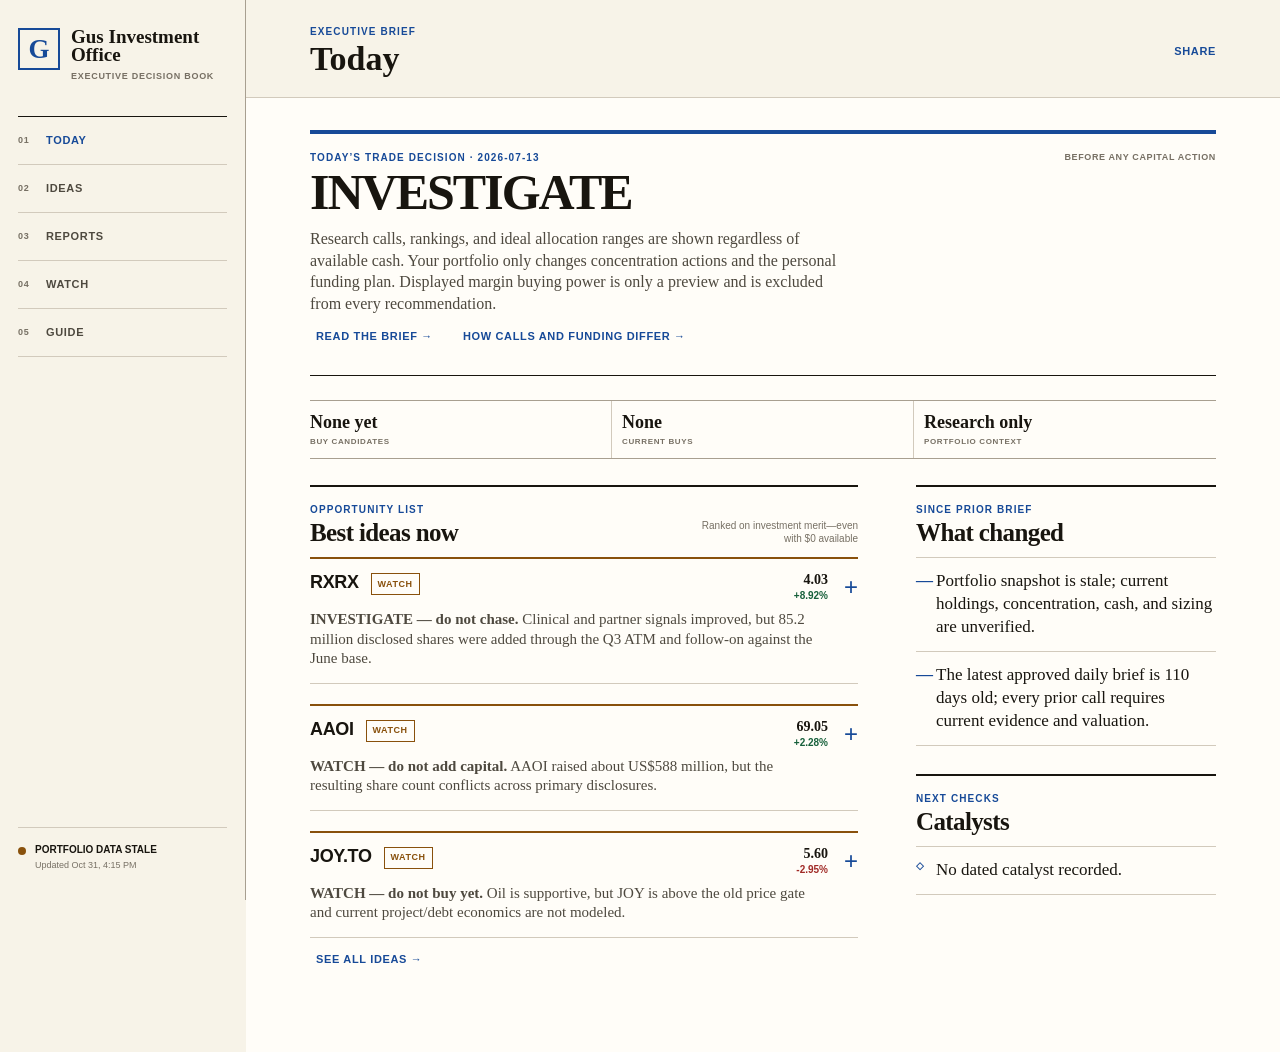
==== commit 2e554346: "Auto-refresh dashboard data" ====
--- a/standalone.html
+++ b/standalone.html
@@ -3,7 +3,7 @@
 <head>
   <meta charset="utf-8" />
   <meta name="viewport" content="width=device-width, initial-scale=1, viewport-fit=cover" />
-  <meta http-equiv="Content-Security-Policy" content="default-src 'none'; script-src 'sha256-K185Lqc89veatlKejg073OfzbDIKopFToNSUl3U0S68=' 'sha256-sKRJsxBwfOsu+VdgxXwE2aWAT4NpemjPrCH+cqUo388=' 'sha256-8U9pWc2YaTKFNf9YhFqxDptMTLTFGvtCThue9Z8P9v4=' 'sha256-tUhohVXs1hY11JlLeVYim1lYkK6FzgowKLJPJQgw3Xs='; style-src 'sha256-LfJvfw5yjshOjPOQz+x7z2was41flUT84C6+GS5SQEo='; img-src data:; object-src 'none'; base-uri 'none'; form-action 'none'" />
+  <meta http-equiv="Content-Security-Policy" content="default-src 'none'; script-src 'sha256-K185Lqc89veatlKejg073OfzbDIKopFToNSUl3U0S68=' 'sha256-sKRJsxBwfOsu+VdgxXwE2aWAT4NpemjPrCH+cqUo388=' 'sha256-14Vu3bjLyEMzDuSw7nq9MWK4aex6Si5DkYFLBKoGMBs=' 'sha256-tUhohVXs1hY11JlLeVYim1lYkK6FzgowKLJPJQgw3Xs='; style-src 'sha256-LfJvfw5yjshOjPOQz+x7z2was41flUT84C6+GS5SQEo='; img-src data:; object-src 'none'; base-uri 'none'; form-action 'none'" />
   <meta name="theme-color" content="#f7f3e8" />
   <meta name="description" content="Gus Investment Office — executive decisions, catalysts, and investment reports." />
   <meta name="mobile-web-app-capable" content="yes" />
@@ -451,7 +451,7 @@
       <button type="button" data-view="guide"><span class="nav-glyph" aria-hidden="true">?</span><span>Guide</span></button>
     </nav>
   </div>
-  <script>window.__STANDALONE__ = true; window.__SITE_DATA__ = {"meta": {"generatedAt": "2026-10-31T11:44:54-04:00", "title": "Gus Investment Office", "subtitle": "Decision status, current calls, catalysts, and investment reports", "publicSafety": "Public-safe executive view. Private amounts, local paths, prompts, and raw ledgers are excluded."}, "executive": {"action": "INVESTIGATE — no current decision packet; no capital action", "gate": "FAIL", "urgency": "Before any capital action", "materialChanges": ["Portfolio snapshot is stale; current holdings, concentration, cash, and sizing are unverified.", "The latest approved daily brief is 110 days old; every prior call requires current evidence and valuation."], "catalysts": [], "evidenceCutoff": ["Latest approved daily brief: 2026-07-13."], "reportId": "report-office-reports-daily-2026-07-13-md", "date": "2026-07-13", "stale": true}, "portfolio": {"authoritative": false, "gate": "FAIL", "status": "Portfolio data stale", "asOf": "2026-07-14T12:04:38-04:00", "ageDays": 109.0, "missing": ["current portfolio snapshot"], "message": "Current holdings are not verified and fresh, so no buy, add, hold, reduce, or sizing call can be authorized.", "actions": [], "margin": {"status": "Not linked", "includedAsCapital": false, "message": "Displayed margin buying power is only a preview and is excluded from every recommendation."}}, "currentBuys": [], "buyCandidates": [], "decisions": [{"instrument": "RXRX", "action": "INVESTIGATE", "researchRating": "WATCH", "note": {"call": "INVESTIGATE — do not chase.", "why": "Clinical and partner signals improved, but 85.2 million disclosed shares were added through the Q3 ATM and follow-on against the June base.", "upside": "Durable FAP benefit, oncology responses and partner milestones could validate the platform and pipeline.", "risk": "Small cohorts, long regulatory timelines, cash burn and dilution can overwhelm per-share value.", "next": "November 2 patient-level REC-4881 data plus a fully diluted risk-adjusted SOTP."}, "as_of": "2026-10-16T09:26:19-04:00", "return_profile": {"probability_weighted_expected_return_pct": null, "realistic_downside_pct": null, "upside_downside_ratio": null}, "allocationPlan": {"initialPct": 0, "targetPct": 0, "maximumPct": 0, "entryMethod": "No trade; complete clinical, forensic-valuation, red-team and portfolio-risk gates", "capitalIndependent": true}, "evidenceLinks": [{"label": "Recursion 8-K and exhibits for clinical, partnership and financing updates", "url": "https://www.sec.gov/Archives/edgar/data/1601830/000160183026000128/rxrx-20261015.htm"}, {"label": "Recursion final prospectus supplement for 61.54 million-share offering", "url": "https://www.sec.gov/Archives/edgar/data/1601830/000160183026000134/rxrx-finalprosuppxoct2026o.htm"}], "relatedReports": []}, {"instrument": "AAOI", "action": "INVESTIGATE", "researchRating": "WATCH", "note": {"call": "WATCH — do not add capital.", "why": "AAOI raised about US$588 million, but the resulting share count conflicts across primary disclosures.", "upside": "New capacity can create value if margins and cash generation scale faster than dilution.", "risk": "Repeated equity funding can destroy per-share returns even when revenue grows.", "next": "Current broker export, then exact Q3 shares, margins, working capital and cash flow."}, "as_of": "2026-10-14T09:16:40-04:00", "return_profile": {"probability_weighted_expected_return_pct": null, "realistic_downside_pct": null, "upside_downside_ratio": null}, "allocationPlan": {"initialPct": 0, "targetPct": 0, "maximumPct": 0, "entryMethod": "No trade and no margin; complete Gate 0 and forensic reconciliation", "capitalIndependent": true}, "evidenceLinks": [{"label": "Applied Optoelectronics completion of US$600 million ATM — 2026-10-05", "url": "https://www.prnewswire.com/news-releases/applied-optoelectronics-announces-completion-of-previously-announced-at-the-market-offering-302897857.html"}, {"label": "AAOI officer Form 144 filed 2026-10-13", "url": "https://www.sec.gov/Archives/edgar/data/1158114/000197407826000378/xsl144X01/primary_doc.xml"}, {"label": "SEC EDGAR AAOI submissions index checked 2026-10-14", "url": "https://data.sec.gov/submissions/CIK0001158114.json"}], "relatedReports": ["report-office-reports-daily-2026-07-13-md", "report-office-reports-weekly-2026-07-11-weekly-ic-md", "report-office-reports-2026-07-10-initial-cio-note-md"]}, {"instrument": "OBE.TO", "action": "AVOID", "researchRating": "AVOID", "note": {"call": "AVOID for now.", "why": "Oil is supportive, but OBE has not yet proved that the stronger price converts into free cash flow and lower debt.", "upside": "A clean FCF and deleveraging print could create a re-entry.", "risk": "Capital needs and leverage can absorb the commodity windfall.", "next": "Positive post-acquisition FCF and sequential total-debt decline."}, "as_of": "2026-10-14T09:16:40-04:00", "return_profile": {"probability_weighted_expected_return_pct": null, "realistic_downside_pct": null, "upside_downside_ratio": null}, "allocationPlan": {"initialPct": 0, "targetPct": 0, "maximumPct": 0, "entryMethod": "No trade; current company evidence, full forensic model, red team and Gate 0 are required", "capitalIndependent": true}, "evidenceLinks": [{"label": "EIA Short-Term Energy Outlook — October 2026", "url": "https://www.eia.gov/outlooks/steo/"}, {"label": "Yahoo Finance delayed NYMEX WTI front month and contract curve — observed 2026-10-14 09:15 EDT", "url": "https://query1.finance.yahoo.com/v8/finance/chart/CLZ27.NYM?range=5d&interval=1d"}, {"label": "Obsidian acquisition close and updated guidance", "url": "https://www.sec.gov/Archives/edgar/data/1334388/000119312526293579/july_2_pr_acq_close_guid.htm"}], "relatedReports": ["report-office-reports-weekly-2026-07-11-weekly-ic-md"]}, {"instrument": "JOY.TO", "action": "INVESTIGATE", "researchRating": "WATCH", "note": {"call": "WATCH — do not buy yet.", "why": "Oil is supportive, but JOY is above the old price gate and current project/debt economics are not modeled.", "upside": "Successful Duvernay and power execution could create a future entry.", "risk": "Project delays, debt, convertibles and abandonment costs can absorb the oil benefit.", "next": "Current results proving execution and stable debt, or a materially lower price."}, "as_of": "2026-10-14T09:16:40-04:00", "return_profile": {"probability_weighted_expected_return_pct": null, "realistic_downside_pct": null, "upside_downside_ratio": null}, "allocationPlan": {"initialPct": 0, "targetPct": 0, "maximumPct": 0, "entryMethod": "No trade; rebuild the model and clear forensic, red-team, portfolio-risk and Gate 0 requirements", "capitalIndependent": true}, "evidenceLinks": [{"label": "EIA Short-Term Energy Outlook — October 2026", "url": "https://www.eia.gov/outlooks/steo/"}, {"label": "Yahoo Finance delayed NYMEX WTI front month and contract curve — observed 2026-10-14 09:15 EDT", "url": "https://query1.finance.yahoo.com/v8/finance/chart/CLZ27.NYM?range=5d&interval=1d"}, {"label": "Yahoo Finance delayed OBE and JOY.TO closes — 2026-10-13", "url": "https://query1.finance.yahoo.com/v8/finance/chart/OBE?range=10d&interval=1d"}, {"label": "Journey Q1 2026 financial statements", "url": "https://www.journeyenergy.ca/wp-content/uploads/Reports/Financial_Reports/JEI_FS_Q1_2026.pdf"}], "relatedReports": ["report-office-reports-weekly-2026-07-11-weekly-ic-md"]}, {"instrument": "AVAV", "action": "INVESTIGATE", "researchRating": "WATCH", "note": {"call": "Potential buy; finish the numbers first.", "why": "Defense demand and funded backlog are strong, and the price reset may have lowered expectations.", "upside": "Shares could rerate if backlog becomes profitable revenue and free cash flow.", "risk": "BlueHalo integration, dilution, and weak cash conversion may make the stock expensive.", "next": "Normalized FY2027 margin, cash-flow, debt, and dilution model."}, "as_of": "2026-07-11T11:20:00-04:00", "return_profile": {"probability_weighted_expected_return_pct": null, "realistic_downside_pct": null, "upside_downside_ratio": null}, "allocationPlan": {"initialPct": 0, "targetPct": 0, "maximumPct": 0, "entryMethod": "No trade; forensic, variant, red-team, portfolio-risk and Gate 0 clearance are required", "capitalIndependent": true}, "evidenceLinks": [{"label": "AeroVironment fiscal 2026 Form 10-K", "url": "https://www.sec.gov/Archives/edgar/data/1368622/000110465926078906/avav-20260430x10k.htm"}, {"label": "U.S. Treasury daily par yield curve — 2026-07-10", "url": "https://home.treasury.gov/resource-center/data-chart-center/interest-rates/pages/xml?data=daily_treasury_yield_curve&field_tdr_date_value=2026"}], "relatedReports": ["report-office-reports-daily-2026-07-13-md", "report-office-reports-weekly-2026-07-11-weekly-ic-md", "report-office-reports-2026-07-10-initial-cio-note-md"]}, {"instrument": "LITE", "action": "INVESTIGATE", "researchRating": "WATCH", "note": {"call": "Watch, not buy.", "why": "The share-price move is real, but no new company event or valuation discount has been established.", "upside": "AI-network demand could lift revenue and margins if customer orders accelerate.", "risk": "The move may be trading flow and could reverse.", "next": "Next filing or earnings update, plus a current valuation check."}, "as_of": "2026-07-10T13:29:36-04:00", "return_profile": {"probability_weighted_expected_return_pct": null, "realistic_downside_pct": null, "upside_downside_ratio": null}, "allocationPlan": {"initialPct": 0, "targetPct": 0, "maximumPct": 0, "entryMethod": "No trade; complete Gate 2 triage and portfolio Gate 0", "capitalIndependent": true}, "evidenceLinks": [{"label": "Lumentum SEC submissions index as of 2026-07-10 13:29 EDT", "url": "https://data.sec.gov/submissions/CIK0001633978.json"}, {"label": "Lumentum official news releases page as of 2026-07-10 13:29 EDT", "url": "https://www.lumentum.com/en/newsroom/news-releases"}], "relatedReports": ["report-office-reports-daily-2026-07-13-md", "report-office-reports-weekly-2026-07-11-weekly-ic-md", "report-office-reports-daily-2026-07-10-md"]}, {"instrument": "IONS", "action": "INVESTIGATE", "researchRating": "WATCH", "note": {"call": "Do not buy yet.", "why": "A major heart-disease trial failed, reducing the likely value of eplontersen.", "upside": "Upside returns if regulators support a narrower use or the remaining pipeline is worth more than the market assumes.", "risk": "The remaining drugs and cash may not support today’s valuation.", "next": "Full trial data and the Ionis/AstraZeneca regulatory plan."}, "as_of": "2026-07-10T13:17:00-04:00", "return_profile": {"probability_weighted_expected_return_pct": null, "realistic_downside_pct": null, "upside_downside_ratio": null}, "allocationPlan": {"initialPct": 0, "targetPct": 0, "maximumPct": 0, "entryMethod": "No trade; complete event underwriting and portfolio Gate 0", "capitalIndependent": true}, "evidenceLinks": [{"label": "Ionis 2026-07-09 Form 8-K, Exhibit 99.1", "url": "https://www.sec.gov/Archives/edgar/data/874015/000114036126028092/ef20077664_ex99-1.htm"}], "relatedReports": ["report-office-reports-daily-2026-07-13-md", "report-office-reports-weekly-2026-07-11-weekly-ic-md", "report-office-reports-2026-07-10-initial-cio-note-md"]}], "watchlist": [{"instrument": "IONS", "theme": "RNA therapeutics / ATTR", "stage": "event_reunderwrite", "action": "INVESTIGATE", "research_priority": "urgent", "trigger": "Rebuild eplontersen ATTR-CM economics and pipeline SOTP from the failed primary endpoint, including monotherapy-label probability and current valuation.", "invalidation": "Do not treat subgroup evidence as registration-grade without regulator/partner support; reject if remaining pipeline value cannot support the current enterprise value.", "next_event": "Full trial data, regulatory strategy, and partner guidance"}, {"instrument": "AVAV", "theme": "defense autonomy and counter-UAS", "stage": "gate3_forensic", "action": "INVESTIGATE", "research_priority": "high", "trigger": "Overdue versus 2026-07-17: reconcile FY2026 acquisition accounting and negative cash conversion into an organic backlog-to-margin model and compare with KTOS plus 3-month T-bills by 2026-07-24.", "invalidation": "Return to rejected status if funded backlog fails to bridge to normalized positive FCF, dilution/debt erase upside, or conservative upside/downside remains below 3:1.", "next_event": "Forensic completion deadline extended to 2026-07-24 after miss; next issuer filing if earlier"}, {"instrument": "KTOS", "theme": "defense autonomy / hypersonics", "stage": "acquisition_dilution_forensic", "action": "INVESTIGATE", "research_priority": "high", "trigger": "Fold the Jetset acquisition, 547,249 closing shares and up to 121,592 earn-out shares into the overdue KTOS diluted-share, cash-flow and acquisition-return model; compare with AVAV and T-bills.", "invalidation": "Reject promotion if acquisition economics, funded-backlog conversion, dilution or valuation fail the positive-EV and 3:1 upside/downside hurdle.", "next_event": "Current KTOS forensic model and next quarterly filing"}, {"instrument": "NTLA", "theme": "in-vivo gene editing / ATTR", "stage": "readthrough_diagnosis", "action": "INVESTIGATE", "research_priority": "high", "trigger": "Determine whether IONS read-through changes NTLA's mechanism, comparator, endpoint probability, commercial assumptions, or only sentiment; verify all current disclosures.", "invalidation": "Avoid if clinical/endpoint comparability makes the IONS failure directly adverse or cash runway/dilution overwhelms option value.", "next_event": "Company-specific clinical or regulatory update"}, {"instrument": "RXRX", "theme": "AI-enabled drug discovery and clinical-stage biotechnology", "stage": "clinical_financing_event_triage", "action": "INVESTIGATE", "research_priority": "high", "trigger": "Reconcile patient-level REC-4881 and REC-1245 evidence, FDA-path assumptions, pro-forma fully diluted shares, quarterly cash burn and a risk-adjusted SOTP before promotion; compare with cash and the best non-biotech candidate.", "invalidation": "De-escalate or AVOID if durability/safety weakens, FDA alignment delays the registrational path, cash burn compresses the stated runway, or dilution-adjusted expected value fails the office hurdle.", "next_event": "REC-4881 presentation at CGA-IGC on 2026-11-02; registrational-trial details expected later in 2026"}, {"instrument": "LITE", "theme": "optical components / AI connectivity", "stage": "price_dislocation_diagnosis", "action": "INVESTIGATE", "research_priority": "medium", "trigger": "Identify a primary-source cause for the 10.25% two-trading-day move, then complete current-price/share-count valuation, demand, margin, dilution, and peer checks.", "invalidation": "Do not infer fundamental upside from price action; de-escalate if no primary evidence or valuation edge survives triage.", "next_event": "Next official company filing/release or confirmed earnings date"}, {"instrument": "TMDX", "theme": "transplant medtech and logistics", "stage": "lead_unverified", "action": "INVESTIGATE", "research_priority": "medium", "trigger": "Verify current filings, commercial volume, aircraft/logistics capital intensity, margins, reimbursement, valuation, and competitive alternatives.", "invalidation": "Growth depends on uneconomic logistics capital, reimbursement weakens, or margin/cash conversion fails.", "next_event": null}, {"instrument": "AAOI", "theme": "AI optical transceivers", "stage": "two_day_selloff_continued_q3_catalyst_dated", "action": "INVESTIGATE", "research_priority": "urgent_if_currently_held", "trigger": "Obtain a current broker export now; at the November 5 Q3 release reconcile fully diluted shares, revenue quality, gross margin, working capital, expansion commitments and per-share free cash flow before any holding or new-capital action.", "invalidation": "Do not average down on the two-day decline. Reject promotion if Q3 does not convert growth into durable margin and per-share cash flow or if financing and execution risk leave unbounded downside.", "next_event": "AAOI Q3 2026 results and call — 2026-11-05 16:30 EST"}, {"instrument": "JOY.TO", "theme": "Canadian small-cap oil / Duvernay / power", "stage": "macro_gate_passed_price_and_company_gates_failed", "action": "INVESTIGATE", "research_priority": "high_reunderwrite", "trigger": "Rebuild current EV, dual FCF views and debt/convert/ARO sensitivity using the October oil curve; require verified Duvernay and power execution with stable or falling debt, or a price near the registered C$3.40 gate.", "invalidation": "De-escalate if Duvernay or power execution slips, refinancing worsens, debt rises, or refreshed valuation cannot produce positive expected value and at least 3:1 upside/downside.", "next_event": "Next JOY results and Duvernay/power commissioning update; delayed C$5.57 close remains above the price gate"}, {"instrument": "OBE.TO", "theme": "Canadian small-cap oil", "stage": "macro_gate_passed_company_gate_failed", "action": "AVOID", "research_priority": "urgent_reunderwrite", "trigger": "Rebuild current enterprise value and normalized/guided FCF using the October oil curve; require positive post-acquisition FCF and sequential total-debt decline in a current issuer filing before reconsidering AVOID.", "invalidation": "Maintain AVOID if total debt does not decline, capex remains cash-negative at normalized oil, borrowing stress rises, or refreshed downside remains incompatible with concentrated sizing.", "next_event": "Next OBE quarterly results and debt/FCF reconciliation"}, {"instrument": "VST", "theme": "power scarcity / PJM capacity", "stage": "capacity_auction_reunderwrite", "action": "INVESTIGATE", "research_priority": "medium_high", "trigger": "Reconcile the 10,924.4 MW PJM award into incremental 2028/2029 EBITDA and FCF after hedges, costs, debt and tax; treat the July 16 receivables-facility upsizing to US$1.25 billion as liquidity context only, then compare with current valuation and alternative power names.", "invalidation": "De-escalate if the auction economics are already priced, largely offset by hedges/costs/regulation, or downside remains unbounded after leverage.", "next_event": "Next Vistra guidance or filing quantifying PJM auction earnings impact"}], "marketNotes": [], "glossary": [{"term": "Research call", "definition": "Our view of the stock on its own: buy, conditional buy, watch, or avoid—independent of available cash."}, {"term": "Buy candidate", "definition": "The research looks attractive. It remains visible even if the account has no cash or the personal funding plan is undecided."}, {"term": "Current buy", "definition": "A buy that has passed the research gates and has an actionable entry plan. Available cash is reported separately."}, {"term": "Portfolio context", "definition": "Current holdings, account types, concentration, cash, and risk limits. These shape sequencing and funding but never hide an attractive idea."}, {"term": "Ideal allocation", "definition": "The initial, target, and maximum portfolio percentages justified by the thesis, shown independently of current capital."}, {"term": "Funding plan", "definition": "How an approved idea would actually be funded. Cash, sales, contributions, and any explicitly authorized borrowing are separate from the research call."}, {"term": "Catalyst", "definition": "An event that could move the stock or prove the thesis."}, {"term": "Thesis-breaker", "definition": "Evidence that would make us change or abandon the investment view."}, {"term": "Weighted return", "definition": "The average return across bear, base, and bull outcomes after applying their probabilities."}, {"term": "Realistic downside", "definition": "The loss in a plausible bad case—not the absolute worst imaginable outcome."}, {"term": "Upside / downside", "definition": "Credible upside divided by plausible downside. Roughly 3:1 is a strong hurdle."}], "reports": [{"id": "report-office-reports-daily-2026-07-13-md", "title": "Daily Executive Brief — 2026-07-13", "category": "Daily Brief", "date": "2026-07-13", "updated": "2026-07-13T09:31:45-04:00", "content": "# Daily Executive Brief — 2026-07-13\n\n## DECISION\n\n**Action required today:** NONE — no material change; no capital action  \n**Portfolio Gate 0:** FAIL  \n**Urgency:** Trigger-dependent\n\n## MATERIAL CHANGES\n\n- **No material change; no action.** portfolio data remains not yet connected. Positions, cash/liabilities, account and tax treatment, base currency, constraints, options, and margin terms remain non-authoritative. Authorized target/initial/max sizing and borrowed capital remain **0%**.\n- No new SEC filing was present after the 2026-07-11 weekly-IC cutoff for AVAV, IONS, NTLA, LITE, AAOI, TMDX, VST, KTOS, or the trigger watchlist issuers checked. No new price/volume alert was recorded after 2026-07-10; markets were closed over the weekend.\n- Official macro evidence did not change the regime call: the latest Treasury curve remains 2026-07-10, the latest available HY/CCC OAS observations remain 2026-07-09, and the Federal Reserve press feed contains no release after 2026-07-09.\n\n## PORTFOLIO ACTIONS\n\n| Instrument | Action | Current | Target | Initial/Max | Timing | Invalidation |\n|---|---|---:|---:|---:|---|---|\n| Portfolio-wide | INVESTIGATE | Unknown | 0% | 0% / 0% | Pending verified holdings | Gate 0 remains failed |\n\n## RISKS / CATALYSTS\n\n- **2026-07-14, 08:30 EDT — June CPI.** Owner: Macro Strategist. Reassess inflation-shock versus slowdown probabilities only after the official release; Gate 0 still prohibits a trade.\n- **2026-07-17 — AVAV forensic deadline.** Promote only if acquisition accounting, organic margins, working capital, net debt, dilution, and three valuation scenarios establish positive expected value and at least 3:1 upside/downside; otherwise return to Gate 2 or reject.\n\n## EVIDENCE CUTOFF\n\n- **2026-07-13 09:16 EDT.** Direct sources: [SEC company submissions](https://data.sec.gov/submissions/), [Federal Reserve press feed](https://www.federalreserve.gov/feeds/press_all.xml), [U.S. Treasury yield curve](https://home.treasury.gov/resource-center/data-chart-center/interest-rates/pages/xml?data=daily_treasury_yield_curve&field_tdr_date_value=2026), [FRED HY/CCC OAS](https://fred.stlouisfed.org/graph/fredgraph.csv?id=BAMLH0A0HYM2,BAMLH0A3HYC), and [BLS release calendar](https://www.bls.gov/schedule/news_release/bls.ics).\n- Missing input: authoritative current broker export and constraints.", "summary": "Action required today: NONE — no material change; no capital action Portfolio Gate 0: FAIL Urgency: Trigger-dependent", "tags": ["AAOI", "AVAV", "IONS", "KTOS", "LITE", "NTLA", "TMDX", "VST"], "links": [{"label": "SEC company submissions", "url": "https://data.sec.gov/submissions/"}, {"label": "Federal Reserve press feed", "url": "https://www.federalreserve.gov/feeds/press_all.xml"}, {"label": "U.S. Treasury yield curve", "url": "https://home.treasury.gov/resource-center/data-chart-center/interest-rates/pages/xml?data=daily_treasury_yield_curve&field_tdr_date_value=2026"}, {"label": "FRED HY/CCC OAS", "url": "https://fred.stlouisfed.org/graph/fredgraph.csv?id=BAMLH0A0HYM2,BAMLH0A3HYC"}, {"label": "BLS release calendar", "url": "https://www.bls.gov/schedule/news_release/bls.ics"}], "related_decisions": ["AAOI", "AVAV", "IONS", "KTOS", "LITE", "NTLA", "TMDX", "VST"]}, {"id": "report-office-reports-weekly-2026-07-11-weekly-ic-md", "title": "Weekly Investment Committee — 2026-07-11", "category": "Weekly IC", "date": "2026-07-11", "updated": "2026-07-11T11:07:27-04:00", "content": "# Weekly Investment Committee — 2026-07-11\n\n**Evidence cutoff:** 2026-07-11 11:20 EDT; market prices are delayed 2026-07-10 closes.  \n**Portfolio Gate 0:** **FAIL** — portfolio data remains not yet connected. Only `INVESTIGATE`/`AVOID`; all current/target/initial/max authorized allocations are **0%** and borrowed capital is **0%**.\n\n## CIO DECISIONS\n\n1. **AVAV — INVESTIGATE (5/10).** Current allocation unknown; target/initial/max **0% / 0% / 0%**. Advance from Gate 2 (74/100) to Gate 3 forensic work, due **2026-07-17**. Delayed close **US$144.58** and 50.608m dated shares imply **US$7.32bn market cap**; cash/debt imply **US$7.67bn EV**, **3.88x FY2026 sales**. Recognition path: US$1.183bn funded backlog, with issuer expecting about 85% recognized in FY2027. Invalidation: normalized funded-backlog conversion fails to produce positive FCF, dilution/debt erase the valuation edge, or conservative upside/downside remains below 3:1. **No trade.**\n2. **IONS — INVESTIGATE (2/10).** Current allocation unknown; target/initial/max **0% / 0% / 0%**. The CARDIO-TTRansform primary-endpoint failure is verified, but full data, regulator/partner strategy and pipeline SOTP are absent. Hard fail: no defensible EV or return distribution. Do not average down.\n3. **JOY.TO — INVESTIGATE (7/10 research conviction; 0% capital).** Existing model still yields roughly **−11.3% probability-weighted return** with **−53% realistic downside**. It remains preferred to OBE inside the oil slot, but not to cash/T-bills or AVAV for research priority. Re-open only on its registered price/operating/debt triggers.\n\nNo `BUY/ADD/HOLD/REDUCE/EXIT/HEDGE` cleared the gates.\n\n## REGIME AND PORTFOLIO\n\n| Regime | Probability | Evidence and implication |\n|---|---:|---|\n| Sticky inflation / soft growth | 45% | Fed remains 3.50%–3.75%; June payroll growth was soft; 3m/10y/30y Treasury yields were 3.85%/4.56%/5.06% on July 10. Prefer balance-sheet quality and near-duration cash flows. |\n| Energy/geopolitical inflation shock | 30% | Physical oil tightness is real, but July IEA/EIA evidence still allows normalization; USO fell 15.6% over the sampled month. Avoid levered producers that need a high strip. |\n| Disinflation with sharper slowdown | 25% | Long-duration Treasuries and defensives would improve, while weak credit/cyclicals deteriorate. TLT was down 1.8% over the sampled month, so this is not the priced base case. |\n\n**Cross-asset read:** delayed one-month proxies show SPY +2.3%, QQQ +1.2%, IWM +1.9%, XLF +5.9%, XLV +4.4%, EFA −0.4%, EEM −0.9%, TLT −1.8%, UUP +1.6%, GLD −2.4%, and USO −15.6%. This is consistent with resilient U.S. risk assets, stronger financials/healthcare, firm USD and pressure on duration/commodities—not a broad panic.\n\n**Portfolio risk:** exposures, concentrations, tax lots, FX, options, cash needs and margin terms remain unknown. Correlated-loss and forced-liquidation stress cannot be run. The only defensible risk budget is **0% new capital and 0% borrowed capital** pending Gate 0.\n\n## CANDIDATES THROUGH GATES\n\n| Candidate | Gate | Triage | EV | Downside | Catalyst | Red team | Portfolio fit | CIO action |\n|---|---:|---:|---:|---:|---|---|---|---|\n| AVAV | 3 | 74/100 | Not yet defensible | Not yet defensible | Normalized model by 2026-07-17; funded-backlog conversion thereafter | **REWORK:** acquisition accounting, cash conversion, debt/dilution | Blocked by Gate 0; compare with TMDX/KTOS and 3m T-bills | **INVESTIGATE, 0%** |\n| IONS | 2 | 58/100; hard fail | Not modeled | Unbounded pending SOTP | Full trial/regulatory strategy; date unverified | **BLOCK-INCOMPLETE:** subgroup/regulatory and pipeline value | Blocked | **INVESTIGATE, 0%** |\n| JOY.TO | 5 complete / 6 blocked | Prior pass | −11.3% weighted | −53% | Price ≤C$3.40 or verified Duvernay/power execution with stable debt | **REWORK:** commodity, execution, refinancing | Inferior to 3.85% 3m Treasury hurdle | **INVESTIGATE, 0%** |\n\n### AVAV specialist conflict reconciliation\n\n- **Industrials specialist steelman:** appropriated funded backlog rose to US$1.183bn; about 85% is expected to convert in FY2027, and the 21% one-month price decline may have reset expectations without destroying long-cycle demand.\n- **Forensic view:** FY2026 revenue was US$1.977bn, but GAAP operating loss was US$311m; CFO was −US$78m and capex US$63m. At 3.88x trailing sales EV, investors still pay for successful normalization.\n- **Independent red team:** BlueHalo integration, purchase accounting, cost-to-complete estimates, working-capital demands, debt and dilution can make backlog growth economically hollow. US$1.458bn unfunded backlog is not an ASC 606 obligation and receives no contracted-revenue credit.\n- **CIO reconciliation:** advance research, not capital. A 65% forecast is registered that at least US$1.00555bn of the April 2026 funded-backlog cohort is recognized in FY2027; margin and FCF still determine value.\n\n**Opportunity-cost comparison:** AVAV is the best promoted lead. Outside its sector, TMDX is the best retained research alternative because transplant logistics has a distinct demand driver, but its current commercial-volume, reimbursement, aircraft-capital and valuation work is incomplete and therefore it does not pass triage. Three-month Treasuries yield **3.85%** with materially lower underwriting risk; AVAV must show positive expected return and at least 3:1 upside/downside after debt/dilution to displace that hurdle. KTOS remains the direct-sector comparator but its May 2026 share count shows material expansion and its forensic comparison is unfinished.\n\n## REJECTED / DEFERRED\n\n- **OBE.TO — AVOID:** issuer guidance remains cash-negative even at US$75 WTI; prior weighted return −23% and bear downside −63%. Re-open only with positive FCF, sequential debt reduction and supportive strip.\n- **NTLA — deferred:** IONS read-through is not yet mapped to NTLA's mechanism, endpoint, comparator, cash runway and dilution; price sympathy is not evidence.\n- **LITE / AAOI — deferred:** large price moves and legacy AI-optics narratives do not replace current unit, margin, working-capital and dilution models. AAOI's sampled one-month decline was 30.6%; no falling-knife promotion.\n- **TMDX — deferred:** distinct healthcare opportunity, but primary commercial-volume, reimbursement, logistics-capital and current valuation evidence remain incomplete.\n- **VST — deferred:** positive power theme and sampled one-month strength (+8.5%), but contract economics, hedges, regulatory exposure and current valuation are not reconciled.\n- **KTOS — deferred:** direct AVAV alternative; funded economics, cash conversion and dilution-adjusted valuation are not yet comparable.\n- **Cash/T-bills — benchmark, not rejected:** 3m Treasury yield of 3.85% is the minimum opportunity-cost hurdle.\n\n## ZERO-BASED DISCOVERY\n\n**Coverage quota:** 14 of 16 lanes (87.5%) were outside the legacy AI-optics/compute focus; no current holdings could be used because the portfolio ledger is non-authoritative. Every mandated lane was searched; only AVAV advanced.\n\n| Lane searched | Evidence/screen | Result |\n|---|---|---|\n| Macro/rates/sovereigns | Fed releases; Treasury 1m–30y curve | Positive cash hurdle and long-end duration pressure; no sovereign trade advanced. |\n| Credit | HY/CCC spread ledger plus HYG/LQD price proxies | Aggregate credit not distressed enough for broad credit beta; weakest issuers remain vulnerable. |\n| FX | UUP proxy +1.6% sampled month | Firm USD is a headwind to unhedged foreign returns; no clean variant identified. |\n| Commodities | EIA/IEA oil evidence; USO/GLD proxies | Oil normalization risk defeats levered OBE/JOY; gold lacked a fresh catalyst. |\n| Broad equities | SPY/QQQ/IWM | U.S. equities resilient; no index dislocation versus T-bills. |\n| Consumer | XLY and generalist screen | No primary-source candidate cleared valuation/catalyst triage. |\n| Financials | XLF +5.9% sampled month; rate curve | Strength is visible, but no bank/insurer had a verified security-level variant in this cycle. |\n| Healthcare | XLV; IONS/NTLA event; TMDX | IONS is event work, NTLA is read-through diagnosis, TMDX deferred. None cleared underwriting. |\n| Software/internet | IGV proxy | No primary-source lead with a valuation reset and recognition path cleared triage. |\n| Industrials/defense | AVAV/KTOS; ITA proxy | **AVAV advanced** on funded backlog plus price reset; KTOS retained as comparator. |\n| Energy/materials | XLE/XLB; OBE/JOY; EIA/IEA | Levered producers fail downside/FCF tests; no new miner/materials lead passed. |\n| Real estate/infrastructure | XLRE; VST | Rate pressure limits broad REIT appeal; VST contract valuation remains incomplete. |\n| International/EM | EFA/EEM | Relative weakness alone is not a catalyst; currency and country-specific evidence absent. |\n| Small/mid caps | IWM; AVAV/KTOS/TMDX/OBE/JOY | AVAV only pass; financing/dilution and cash-conversion hard fails rejected others. |\n| Special situations | Current SEC/company-event queue | No merger, spin, tender, recap or forced-flow setup had verified legal terms and bounded break value. |\n| Contradiction search | Oil tightness versus IEA/EIA normalization; defense backlog versus cash burn | Both favored narratives have credible disconfirming evidence; conviction was capped accordingly. |\n\n## NEXT-WEEK CATALYSTS\n\n- **2026-07-14, 08:30 EDT — June CPI.** Owner: Macro Strategist. If sequential inflation re-accelerates versus May, raise the inflation-shock regime and keep duration/leverage research hurdles high; if broad disinflation arrives with weaker activity evidence, raise the slowdown scenario and re-screen duration/defensives. No trade is authorized from the release without Gate 0.\n- **2026-07-17 — AVAV forensic deadline.** Owner: Forensic Accounting and Valuation. Promote to variant/red-team only if organic margin, working capital, net debt, dilution and three valuation scenarios are reconciled; otherwise return it to Gate 2 or reject.\n- **2026-07-18 — next weekly IC.** Owner: CIO. Re-run all lanes, compare the surviving lead with the best outside-sector candidate and the then-current T-bill hurdle.\n\n## EVIDENCE AND DISSENT\n\nPrimary: [Federal Reserve FOMC statement, 2026-06-17](https://www.federalreserve.gov/newsevents/pressreleases/monetary20260617a.htm); [U.S. Treasury yield curve, observed 2026-07-10](https://home.treasury.gov/resource-center/data-chart-center/interest-rates/pages/xml?data=daily_treasury_yield_curve&field_tdr_date_value=2026); [AVAV FY2026 10-K, filed 2026-06-29](https://www.sec.gov/Archives/edgar/data/1368622/000110465926078906/avav-20260430x10k.htm); [IONS event filing, 2026-07-09](https://www.sec.gov/Archives/edgar/data/874015/000114036126028092/ef20077664_ex99-1.htm); [EIA July STEO](https://www.eia.gov/outlooks/steo/); [IEA July Oil Market Report](https://www.iea.org/reports/oil-market-report-july-2026).\n\nMarket prices and one-month changes are delayed Yahoo chart observations and are corroboration only, not primary evidence or executable quotes. The strongest dissent is that AVAV's FY2026 cash burn is acquisition-distorted and funded backlog makes the current multiple attractive; the unresolved answer is whether normalized organic FCF validates that claim. Managed web search was unavailable, so discovery used direct official endpoints, SEC filings, registered ledgers and deterministic delayed-price data; this limits discovery breadth and is one reason only one candidate advanced.", "summary": "Evidence cutoff: 2026-07-11 11:20 EDT; market prices are delayed 2026-07-10 closes. Portfolio Gate 0: FAIL — portfolio data remains not yet connected. Only INVESTIGATE/AVOID; all current/target/initial/max authorized allocations are 0% and borrowed capital is 0%.", "tags": ["AAOI", "AVAV", "IONS", "JOY.TO", "KTOS", "LITE", "NTLA", "OBE.TO", "TMDX", "VST"], "links": [{"label": "Federal Reserve FOMC statement, 2026-06-17", "url": "https://www.federalreserve.gov/newsevents/pressreleases/monetary20260617a.htm"}, {"label": "U.S. Treasury yield curve, observed 2026-07-10", "url": "https://home.treasury.gov/resource-center/data-chart-center/interest-rates/pages/xml?data=daily_treasury_yield_curve&field_tdr_date_value=2026"}, {"label": "AVAV FY2026 10-K, filed 2026-06-29", "url": "https://www.sec.gov/Archives/edgar/data/1368622/000110465926078906/avav-20260430x10k.htm"}, {"label": "IONS event filing, 2026-07-09", "url": "https://www.sec.gov/Archives/edgar/data/874015/000114036126028092/ef20077664_ex99-1.htm"}, {"label": "EIA July STEO", "url": "https://www.eia.gov/outlooks/steo/"}, {"label": "IEA July Oil Market Report", "url": "https://www.iea.org/reports/oil-market-report-july-2026"}], "related_decisions": ["AAOI", "AVAV", "IONS", "JOY.TO", "KTOS", "LITE", "NTLA", "OBE.TO", "TMDX", "VST"]}, {"id": "report-office-reports-daily-2026-07-10-md", "title": "Daily Executive Brief — 2026-07-10", "category": "Daily Brief", "date": "2026-07-10", "updated": "2026-07-10T13:32:40-04:00", "content": "# Daily Executive Brief — 2026-07-10\n\n## DECISION\n\n**Action required today:** INVESTIGATE — LITE only; no capital action  \n**Portfolio Gate 0:** FAIL  \n**Urgency:** This week\n\n## MATERIAL CHANGES\n\n- **Gate 0 remains failed.** portfolio data is still not yet connected; positions, cash/liabilities, account/tax types, base currency, constraints, options, and margin terms are not authoritative. All targets and initial/max sizes remain **0%**; borrowed capital remains **0%**.\n- **FACT:** At 13:26 EDT, delayed data showed LITE **+10.25% over two trading days**, triggering its registered threshold; it was **−0.79% on the day** with **0.54x** average volume. This is a price alert—not a thesis.\n- **FACT:** No LITE SEC filing was accepted after the 13:18 EDT prior-report cutoff; the latest listed filing was a Schedule 13G/A accepted July 8. Lumentum’s official newsroom showed no July 10 release and listed May 11 as its latest release. **INFERENCE:** no current primary company event explains the move; cause and valuation remain unresolved.\n\n## PORTFOLIO ACTIONS\n\n| Instrument | Action | Current | Target | Initial/Max | Timing | Invalidation |\n|---|---|---:|---:|---:|---|---|\n| LITE | INVESTIGATE | Unknown | 0% | 0% / 0% | This week | No primary catalyst or valuation edge survives triage |\n\n## RISKS / CATALYSTS\n\n- LITE remains at Gate 2. Current price/share count, forensic valuation, demand/margin bridge, dilution, consensus/variant evidence, independent red team, and portfolio-risk review are incomplete; no BUY/ADD sizing is permitted.\n- No new decision-relevant Fed, Treasury, or HY-credit release was found after the prior note. Next dated macro trigger: **June CPI, July 14 at 08:30 EDT**.\n\n## EVIDENCE CUTOFF\n\n- **2026-07-10 13:29 EDT.** Sources: [LITE delayed chart](https://query1.finance.yahoo.com/v8/finance/chart/LITE?range=5d&interval=1d&includePrePost=false); [SEC submissions](https://data.sec.gov/submissions/CIK0001633978.json); [Lumentum newsroom](https://www.lumentum.com/en/newsroom/news-releases); [Fed releases](https://www.federalreserve.gov/feeds/press_all.xml); [BLS calendar](https://www.bls.gov/schedule/news_release/bls.ics).\n- **Missing inputs:** authoritative broker export and constraints; LITE valuation/catalyst evidence. Managed web search was unavailable, so checks used direct official endpoints.", "summary": "Action required today: INVESTIGATE — LITE only; no capital action Portfolio Gate 0: FAIL Urgency: This week", "tags": ["LITE"], "links": [{"label": "LITE delayed chart", "url": "https://query1.finance.yahoo.com/v8/finance/chart/LITE?range=5d&interval=1d&includePrePost=false"}, {"label": "SEC submissions", "url": "https://data.sec.gov/submissions/CIK0001633978.json"}, {"label": "Lumentum newsroom", "url": "https://www.lumentum.com/en/newsroom/news-releases"}, {"label": "Fed releases", "url": "https://www.federalreserve.gov/feeds/press_all.xml"}, {"label": "BLS calendar", "url": "https://www.bls.gov/schedule/news_release/bls.ics"}], "related_decisions": ["LITE"]}, {"id": "report-office-reports-2026-07-10-initial-cio-note-md", "title": "Initial CIO Operating Note — 2026-07-10 13:17 EDT", "category": "CIO Note", "date": "2026-07-10", "updated": "2026-07-10T13:18:00-04:00", "content": "# Initial CIO Operating Note — 2026-07-10 13:17 EDT\n\n## DECISION\n\n**Action:** INVESTIGATE  \n**Conviction:** 2/10 for any new security; 10/10 that no portfolio-aware trade can yet be sized  \n**Target allocation:** 0% pending underwriting  \n**Current allocation:** Unknown  \n**Time horizon:** Immediate intake and event triage  \n**Urgency:** Immediate for any IONS/NTLA holding; otherwise this week\n\n## EXECUTIVE THESIS\n\n- **Do not deploy new capital from this note.** Portfolio Gate 0 fails because positions, options, account split, currency, tax basis, cash, and margin terms are not authoritative.\n- The preliminary US regime is **policy-constrained, inflation-sensitive growth**: Fed 3.50–3.75%; June payrolls +57,000; unemployment 4.2%; May CPI +0.47% month over month.\n- Credit is bifurcated: broad HY OAS 2.70% versus CCC 9.75%. Quality financing remains open; weak balance sheets are already stressed.\n- **IONS requires immediate re-underwriting:** CARDIO-TTRansform missed its primary endpoint and showed no treatment effect when added to baseline stabilizer therapy.\n- **NTLA is a diagnosis task, not a buy-the-dip:** its −13.81% two-day move appears plausibly related to ATTR read-through, but no new company 8-K was found in the verified window.\n\n## REGIME SCENARIOS — PRELIMINARY ESTIMATES\n\n| Scenario | Probability | Portfolio implication |\n|---|---:|---|\n| Sticky-inflation soft growth | 45% | Favor quality cash flows, pricing power, shorter-duration exposure; avoid weak financing structures. |\n| Energy-led stagflation / renewed tightening | 35% | Reduce leverage and long-duration beta; favor selective real assets and inflation beneficiaries. |\n| Disinflation with material growth slowdown | 20% | Defensives and duration improve; cyclicals and low-quality credit weaken. |\n\nJune CPI on **July 14** is the next regime-changing event.\n\n## OPPORTUNITY QUEUE\n\n1. **IONS event SOTP** — urgent only if held; no averaging down.\n2. **NTLA read-through analysis** — mechanism/endpoint comparability, cash runway, dilution.\n3. **AVAV/KTOS** — highest-priority non-AI-infrastructure underwriting lane; funded backlog is evidence, not yet value.\n4. **AAOI** — re-underwrite immediately if held; legacy model remains incomplete.\n5. **VST/TMDX** — retain as leads pending primary-source valuation.\n\n## REQUIRED HUMAN INPUT\n\nProvide a redacted broker export using `office/templates/PORTFOLIO_INTAKE.md`. Margin remains **0% recommended use** until forced-liquidation stress passes.\n\n## EVIDENCE\n\nFederal Reserve (2026-06-17); BLS API (verified 2026-07-10); FRED HY OAS (2026-07-08); Ionis SEC 8-K Exhibit 99.1 (2026-07-09); Intellia SEC submissions index; local delayed-price audit log.", "summary": "Action: INVESTIGATE Conviction: 2/10 for any new security; 10/10 that no portfolio-aware trade can yet be sized Target allocation: 0% pending underwriting Current allocation: Unknown Time horizon: Immediate intake and event triage Urgency: Immediate for any IONS/NTLA holding; ot…", "tags": ["AAOI", "AVAV", "IONS", "KTOS", "NTLA", "TMDX", "VST"], "links": [], "related_decisions": ["AAOI", "AVAV", "IONS", "KTOS", "NTLA", "TMDX", "VST"]}], "alerts": [], "quotes": [{"ticker": "AAOI", "price": 69.05, "changePct": 2.28, "currency": "USD", "exchange": "NGM", "quoteTime": "2026-10-30T16:00-04:00", "sparkline": [67.63, 72.2, 72.05, 73.05, 73.37, 74.05, 71.88, 75.005, 75.9699, 76.7401, 76.78, 76.58, 76.65, 76.93, 78.26, 79.25, 79.3813, 79.24, 80.2, 81.155, 82.26, 81.245, 81.66, 82.2606, 81.2, 79.855, 79.6, 79.24, 69.475, 67.94, 67.79, 67.14, 66.25, 67.54, 69.07, 69.05]}, {"ticker": "AVAV", "price": 126.11, "changePct": 2.32, "currency": "USD", "exchange": "NMS", "quoteTime": "2026-10-30T16:00-04:00", "sparkline": [123.815, 125.26, 124.19, 124.43, 124.14, 125.1, 125.45, 124.9, 126.446, 127.295, 127.89, 127.375, 126.955, 126.76, 125.425, 124.5586, 124.68, 125.11, 124.5, 125.05, 126.01, 132.25, 133.66, 136.34, 138.32, 136.175, 135.2, 134.751, 128.39, 127.61, 127.795, 126.57, 124.475, 126.34, 126.23, 126.11]}, {"ticker": "IONS", "price": 43.52, "changePct": 1.37, "currency": "USD", "exchange": "NMS", "quoteTime": "2026-10-30T16:00-04:00", "sparkline": [43.635, 43.3326, 43.28, 43.005, 42.86, 42.985, 43.405, 43.59, 43.5, 43.62, 43.57, 43.47, 43.815, 43.96, 43.88, 43.93, 43.81, 43.93, 44.1, 44.35, 44.8936, 45.545, 45.38, 45.14, 44.75, 44.21, 44.57, 44.415, 43.75, 43.89, 43.715, 43.47, 43.49, 43.325, 43.52, 43.52]}, {"ticker": "JOY.TO", "price": 5.6, "changePct": -2.95, "currency": "CAD", "exchange": "TOR", "quoteTime": "2026-10-30T16:00-04:00", "sparkline": [5.7, 5.73, 5.87, 5.89, 5.905, 5.94, 5.9, 5.86, 5.775, 5.775, 5.69, 5.675, 5.65, 5.59, 5.73, 5.8, 5.77, 5.72, 5.74, 5.72, 5.73, 5.71, 5.61, 5.66, 5.615, 5.62, 5.6, 5.63, 5.61, 5.575, 5.59, 5.575, 5.53, 5.54, 5.59, 5.6]}, {"ticker": "KTOS", "price": 41.09, "changePct": 6.23, "currency": "USD", "exchange": "NMS", "quoteTime": "2026-10-30T16:00-04:00", "sparkline": [39.285, 40.15, 40.03, 40.1035, 40.19, 40.38, 40.43, 40.48, 41.285, 41.89, 42.07, 41.945, 41.33, 41.31, 40.745, 40.545, 40.72, 40.8, 40.5519, 40.78, 41.19, 42.275, 43.025, 43.435, 44.07, 43.8, 43.455, 43.59, 41.77, 41.55, 41.635, 41.18, 40.535, 40.93, 41.1, 41.09]}, {"ticker": "LITE", "price": 840.7, "changePct": 11.18, "currency": "USD", "exchange": "NMS", "quoteTime": "2026-10-30T16:00-04:00", "sparkline": [788.05, 825.61, 823.21, 836.48, 833.6, 829.196, 818.54, 852.065, 864.23, 875.88, 867.36, 867.93, 865.3725, 866.01, 883.925, 895.37, 896.155, 899.63, 903.8286, 916.145, 913.95, 933.7558, 933.824, 938.72, 933.5696, 929.44, 922.07, 919.79, 813.525, 834.22, 824.94, 819.29, 820.91, 836.9975, 840.97, 840.7]}, {"ticker": "NTLA", "price": 12.47, "changePct": 11.24, "currency": "USD", "exchange": "NGM", "quoteTime": "2026-10-30T16:00-04:00", "sparkline": [11.365, 11.305, 11.32, 11.1886, 11.215, 11.1541, 11.255, 11.445, 11.75, 11.83, 11.97, 11.975, 12.105, 12.28, 12.745, 12.98, 12.885, 12.995, 12.993, 12.92, 13.31, 13.63, 13.53, 13.55, 13.315, 12.975, 13.08, 13.235, 12.415, 12.55, 12.4, 12.155, 12.155, 12.245, 12.465, 12.47]}, {"ticker": "OBE.TO", "price": 16.51, "changePct": -2.13, "currency": "CAD", "exchange": "TOR", "quoteTime": "2026-10-30T16:00-04:00", "sparkline": [16.52, 16.79, 16.85, 16.72, 16.76, 16.88, 16.82, 16.62, 16.38, 16.48, 16.34, 16.14, 16.11, 16.095, 16.64, 16.61, 16.68, 16.43, 16.5, 16.54, 16.43, 16.37, 16.13, 16.29, 16.16, 16.2, 16.24, 16.35, 16.52, 16.44, 16.35, 16.4, 16.31, 16.36, 16.51, 16.51]}, {"ticker": "RXRX", "price": 4.03, "changePct": 8.92, "currency": "USD", "exchange": "NMS", "quoteTime": "2026-10-30T16:00-04:00", "sparkline": [3.83, 3.775, 3.815, 3.77, 3.83, 3.795, 3.805, 3.88, 4.06, 4.0978, 4.115, 4.0951, 4.0301, 4.05, 4.32, 4.425, 4.325, 4.365, 4.3214, 4.24, 4.35, 4.36, 4.3298, 4.33, 4.255, 4.1703, 4.255, 4.235, 3.93, 3.96, 3.8965, 3.832, 3.825, 3.935, 4.025, 4.03]}, {"ticker": "TMDX", "price": 65.99, "changePct": -6.71, "currency": "USD", "exchange": "NGM", "quoteTime": "2026-10-30T16:00-04:00", "sparkline": [70.4, 70.945, 71.53, 71.285, 70.95, 69.915, 70.53, 70.415, 70.61, 70.99, 70.96, 70.6, 69.89, 69.725, 69.44, 69.27, 69.16, 68.66, 67.63, 67.02, 66.84, 68.67, 68.245, 67.17, 66.57, 65.9625, 67.155, 67.08, 66.7, 65.895, 65.73, 65.4206, 65.1, 65.51, 65.89, 65.99]}, {"ticker": "VST", "price": 138.37, "changePct": -1.28, "currency": "USD", "exchange": "NYQ", "quoteTime": "2026-10-30T16:00-04:00", "sparkline": [140.41, 142.855, 143.06, 142.985, 141.81, 142.575, 141.775, 144.41, 145.58, 145.79, 145.36, 146.275, 147.32, 146.62, 143.55, 143.1, 144.4, 144.095, 144.1, 144.1, 142.63, 144.15, 143.605, 143.43, 141.87, 140.755, 140.74, 140.925, 138.09, 137.68, 137.4093, 136.86, 136.4, 137.08, 138.43, 138.37]}], "stats": {"currentBuys": 0, "buyCandidates": 0, "decisions": 7, "watchlist": 11, "reports": 4, "quotes": 11}};</script>
+  <script>window.__STANDALONE__ = true; window.__SITE_DATA__ = {"meta": {"generatedAt": "2026-10-31T12:15:55-04:00", "title": "Gus Investment Office", "subtitle": "Decision status, current calls, catalysts, and investment reports", "publicSafety": "Public-safe executive view. Private amounts, local paths, prompts, and raw ledgers are excluded."}, "executive": {"action": "INVESTIGATE — no current decision packet; no capital action", "gate": "FAIL", "urgency": "Before any capital action", "materialChanges": ["Portfolio snapshot is stale; current holdings, concentration, cash, and sizing are unverified.", "The latest approved daily brief is 110 days old; every prior call requires current evidence and valuation."], "catalysts": [], "evidenceCutoff": ["Latest approved daily brief: 2026-07-13."], "reportId": "report-office-reports-daily-2026-07-13-md", "date": "2026-07-13", "stale": true}, "portfolio": {"authoritative": false, "gate": "FAIL", "status": "Portfolio data stale", "asOf": "2026-07-14T12:04:38-04:00", "ageDays": 109.0, "missing": ["current portfolio snapshot"], "message": "Current holdings are not verified and fresh, so no buy, add, hold, reduce, or sizing call can be authorized.", "actions": [], "margin": {"status": "Not linked", "includedAsCapital": false, "message": "Displayed margin buying power is only a preview and is excluded from every recommendation."}}, "currentBuys": [], "buyCandidates": [], "decisions": [{"instrument": "RXRX", "action": "INVESTIGATE", "researchRating": "WATCH", "note": {"call": "INVESTIGATE — do not chase.", "why": "Clinical and partner signals improved, but 85.2 million disclosed shares were added through the Q3 ATM and follow-on against the June base.", "upside": "Durable FAP benefit, oncology responses and partner milestones could validate the platform and pipeline.", "risk": "Small cohorts, long regulatory timelines, cash burn and dilution can overwhelm per-share value.", "next": "November 2 patient-level REC-4881 data plus a fully diluted risk-adjusted SOTP."}, "as_of": "2026-10-16T09:26:19-04:00", "return_profile": {"probability_weighted_expected_return_pct": null, "realistic_downside_pct": null, "upside_downside_ratio": null}, "allocationPlan": {"initialPct": 0, "targetPct": 0, "maximumPct": 0, "entryMethod": "No trade; complete clinical, forensic-valuation, red-team and portfolio-risk gates", "capitalIndependent": true}, "evidenceLinks": [{"label": "Recursion 8-K and exhibits for clinical, partnership and financing updates", "url": "https://www.sec.gov/Archives/edgar/data/1601830/000160183026000128/rxrx-20261015.htm"}, {"label": "Recursion final prospectus supplement for 61.54 million-share offering", "url": "https://www.sec.gov/Archives/edgar/data/1601830/000160183026000134/rxrx-finalprosuppxoct2026o.htm"}], "relatedReports": []}, {"instrument": "AAOI", "action": "INVESTIGATE", "researchRating": "WATCH", "note": {"call": "WATCH — do not add capital.", "why": "AAOI raised about US$588 million, but the resulting share count conflicts across primary disclosures.", "upside": "New capacity can create value if margins and cash generation scale faster than dilution.", "risk": "Repeated equity funding can destroy per-share returns even when revenue grows.", "next": "Current broker export, then exact Q3 shares, margins, working capital and cash flow."}, "as_of": "2026-10-14T09:16:40-04:00", "return_profile": {"probability_weighted_expected_return_pct": null, "realistic_downside_pct": null, "upside_downside_ratio": null}, "allocationPlan": {"initialPct": 0, "targetPct": 0, "maximumPct": 0, "entryMethod": "No trade and no margin; complete Gate 0 and forensic reconciliation", "capitalIndependent": true}, "evidenceLinks": [{"label": "Applied Optoelectronics completion of US$600 million ATM — 2026-10-05", "url": "https://www.prnewswire.com/news-releases/applied-optoelectronics-announces-completion-of-previously-announced-at-the-market-offering-302897857.html"}, {"label": "AAOI officer Form 144 filed 2026-10-13", "url": "https://www.sec.gov/Archives/edgar/data/1158114/000197407826000378/xsl144X01/primary_doc.xml"}, {"label": "SEC EDGAR AAOI submissions index checked 2026-10-14", "url": "https://data.sec.gov/submissions/CIK0001158114.json"}], "relatedReports": ["report-office-reports-daily-2026-07-13-md", "report-office-reports-weekly-2026-07-11-weekly-ic-md", "report-office-reports-2026-07-10-initial-cio-note-md"]}, {"instrument": "OBE.TO", "action": "AVOID", "researchRating": "AVOID", "note": {"call": "AVOID for now.", "why": "Oil is supportive, but OBE has not yet proved that the stronger price converts into free cash flow and lower debt.", "upside": "A clean FCF and deleveraging print could create a re-entry.", "risk": "Capital needs and leverage can absorb the commodity windfall.", "next": "Positive post-acquisition FCF and sequential total-debt decline."}, "as_of": "2026-10-14T09:16:40-04:00", "return_profile": {"probability_weighted_expected_return_pct": null, "realistic_downside_pct": null, "upside_downside_ratio": null}, "allocationPlan": {"initialPct": 0, "targetPct": 0, "maximumPct": 0, "entryMethod": "No trade; current company evidence, full forensic model, red team and Gate 0 are required", "capitalIndependent": true}, "evidenceLinks": [{"label": "EIA Short-Term Energy Outlook — October 2026", "url": "https://www.eia.gov/outlooks/steo/"}, {"label": "Yahoo Finance delayed NYMEX WTI front month and contract curve — observed 2026-10-14 09:15 EDT", "url": "https://query1.finance.yahoo.com/v8/finance/chart/CLZ27.NYM?range=5d&interval=1d"}, {"label": "Obsidian acquisition close and updated guidance", "url": "https://www.sec.gov/Archives/edgar/data/1334388/000119312526293579/july_2_pr_acq_close_guid.htm"}], "relatedReports": ["report-office-reports-weekly-2026-07-11-weekly-ic-md"]}, {"instrument": "JOY.TO", "action": "INVESTIGATE", "researchRating": "WATCH", "note": {"call": "WATCH — do not buy yet.", "why": "Oil is supportive, but JOY is above the old price gate and current project/debt economics are not modeled.", "upside": "Successful Duvernay and power execution could create a future entry.", "risk": "Project delays, debt, convertibles and abandonment costs can absorb the oil benefit.", "next": "Current results proving execution and stable debt, or a materially lower price."}, "as_of": "2026-10-14T09:16:40-04:00", "return_profile": {"probability_weighted_expected_return_pct": null, "realistic_downside_pct": null, "upside_downside_ratio": null}, "allocationPlan": {"initialPct": 0, "targetPct": 0, "maximumPct": 0, "entryMethod": "No trade; rebuild the model and clear forensic, red-team, portfolio-risk and Gate 0 requirements", "capitalIndependent": true}, "evidenceLinks": [{"label": "EIA Short-Term Energy Outlook — October 2026", "url": "https://www.eia.gov/outlooks/steo/"}, {"label": "Yahoo Finance delayed NYMEX WTI front month and contract curve — observed 2026-10-14 09:15 EDT", "url": "https://query1.finance.yahoo.com/v8/finance/chart/CLZ27.NYM?range=5d&interval=1d"}, {"label": "Yahoo Finance delayed OBE and JOY.TO closes — 2026-10-13", "url": "https://query1.finance.yahoo.com/v8/finance/chart/OBE?range=10d&interval=1d"}, {"label": "Journey Q1 2026 financial statements", "url": "https://www.journeyenergy.ca/wp-content/uploads/Reports/Financial_Reports/JEI_FS_Q1_2026.pdf"}], "relatedReports": ["report-office-reports-weekly-2026-07-11-weekly-ic-md"]}, {"instrument": "AVAV", "action": "INVESTIGATE", "researchRating": "WATCH", "note": {"call": "Potential buy; finish the numbers first.", "why": "Defense demand and funded backlog are strong, and the price reset may have lowered expectations.", "upside": "Shares could rerate if backlog becomes profitable revenue and free cash flow.", "risk": "BlueHalo integration, dilution, and weak cash conversion may make the stock expensive.", "next": "Normalized FY2027 margin, cash-flow, debt, and dilution model."}, "as_of": "2026-07-11T11:20:00-04:00", "return_profile": {"probability_weighted_expected_return_pct": null, "realistic_downside_pct": null, "upside_downside_ratio": null}, "allocationPlan": {"initialPct": 0, "targetPct": 0, "maximumPct": 0, "entryMethod": "No trade; forensic, variant, red-team, portfolio-risk and Gate 0 clearance are required", "capitalIndependent": true}, "evidenceLinks": [{"label": "AeroVironment fiscal 2026 Form 10-K", "url": "https://www.sec.gov/Archives/edgar/data/1368622/000110465926078906/avav-20260430x10k.htm"}, {"label": "U.S. Treasury daily par yield curve — 2026-07-10", "url": "https://home.treasury.gov/resource-center/data-chart-center/interest-rates/pages/xml?data=daily_treasury_yield_curve&field_tdr_date_value=2026"}], "relatedReports": ["report-office-reports-daily-2026-07-13-md", "report-office-reports-weekly-2026-07-11-weekly-ic-md", "report-office-reports-2026-07-10-initial-cio-note-md"]}, {"instrument": "LITE", "action": "INVESTIGATE", "researchRating": "WATCH", "note": {"call": "Watch, not buy.", "why": "The share-price move is real, but no new company event or valuation discount has been established.", "upside": "AI-network demand could lift revenue and margins if customer orders accelerate.", "risk": "The move may be trading flow and could reverse.", "next": "Next filing or earnings update, plus a current valuation check."}, "as_of": "2026-07-10T13:29:36-04:00", "return_profile": {"probability_weighted_expected_return_pct": null, "realistic_downside_pct": null, "upside_downside_ratio": null}, "allocationPlan": {"initialPct": 0, "targetPct": 0, "maximumPct": 0, "entryMethod": "No trade; complete Gate 2 triage and portfolio Gate 0", "capitalIndependent": true}, "evidenceLinks": [{"label": "Lumentum SEC submissions index as of 2026-07-10 13:29 EDT", "url": "https://data.sec.gov/submissions/CIK0001633978.json"}, {"label": "Lumentum official news releases page as of 2026-07-10 13:29 EDT", "url": "https://www.lumentum.com/en/newsroom/news-releases"}], "relatedReports": ["report-office-reports-daily-2026-07-13-md", "report-office-reports-weekly-2026-07-11-weekly-ic-md", "report-office-reports-daily-2026-07-10-md"]}, {"instrument": "IONS", "action": "INVESTIGATE", "researchRating": "WATCH", "note": {"call": "Do not buy yet.", "why": "A major heart-disease trial failed, reducing the likely value of eplontersen.", "upside": "Upside returns if regulators support a narrower use or the remaining pipeline is worth more than the market assumes.", "risk": "The remaining drugs and cash may not support today’s valuation.", "next": "Full trial data and the Ionis/AstraZeneca regulatory plan."}, "as_of": "2026-07-10T13:17:00-04:00", "return_profile": {"probability_weighted_expected_return_pct": null, "realistic_downside_pct": null, "upside_downside_ratio": null}, "allocationPlan": {"initialPct": 0, "targetPct": 0, "maximumPct": 0, "entryMethod": "No trade; complete event underwriting and portfolio Gate 0", "capitalIndependent": true}, "evidenceLinks": [{"label": "Ionis 2026-07-09 Form 8-K, Exhibit 99.1", "url": "https://www.sec.gov/Archives/edgar/data/874015/000114036126028092/ef20077664_ex99-1.htm"}], "relatedReports": ["report-office-reports-daily-2026-07-13-md", "report-office-reports-weekly-2026-07-11-weekly-ic-md", "report-office-reports-2026-07-10-initial-cio-note-md"]}], "watchlist": [{"instrument": "IONS", "theme": "RNA therapeutics / ATTR", "stage": "event_reunderwrite", "action": "INVESTIGATE", "research_priority": "urgent", "trigger": "Rebuild eplontersen ATTR-CM economics and pipeline SOTP from the failed primary endpoint, including monotherapy-label probability and current valuation.", "invalidation": "Do not treat subgroup evidence as registration-grade without regulator/partner support; reject if remaining pipeline value cannot support the current enterprise value.", "next_event": "Full trial data, regulatory strategy, and partner guidance"}, {"instrument": "AVAV", "theme": "defense autonomy and counter-UAS", "stage": "gate3_forensic", "action": "INVESTIGATE", "research_priority": "high", "trigger": "Overdue versus 2026-07-17: reconcile FY2026 acquisition accounting and negative cash conversion into an organic backlog-to-margin model and compare with KTOS plus 3-month T-bills by 2026-07-24.", "invalidation": "Return to rejected status if funded backlog fails to bridge to normalized positive FCF, dilution/debt erase upside, or conservative upside/downside remains below 3:1.", "next_event": "Forensic completion deadline extended to 2026-07-24 after miss; next issuer filing if earlier"}, {"instrument": "KTOS", "theme": "defense autonomy / hypersonics", "stage": "acquisition_dilution_forensic", "action": "INVESTIGATE", "research_priority": "high", "trigger": "Fold the Jetset acquisition, 547,249 closing shares and up to 121,592 earn-out shares into the overdue KTOS diluted-share, cash-flow and acquisition-return model; compare with AVAV and T-bills.", "invalidation": "Reject promotion if acquisition economics, funded-backlog conversion, dilution or valuation fail the positive-EV and 3:1 upside/downside hurdle.", "next_event": "Current KTOS forensic model and next quarterly filing"}, {"instrument": "NTLA", "theme": "in-vivo gene editing / ATTR", "stage": "readthrough_diagnosis", "action": "INVESTIGATE", "research_priority": "high", "trigger": "Determine whether IONS read-through changes NTLA's mechanism, comparator, endpoint probability, commercial assumptions, or only sentiment; verify all current disclosures.", "invalidation": "Avoid if clinical/endpoint comparability makes the IONS failure directly adverse or cash runway/dilution overwhelms option value.", "next_event": "Company-specific clinical or regulatory update"}, {"instrument": "RXRX", "theme": "AI-enabled drug discovery and clinical-stage biotechnology", "stage": "clinical_financing_event_triage", "action": "INVESTIGATE", "research_priority": "high", "trigger": "Reconcile patient-level REC-4881 and REC-1245 evidence, FDA-path assumptions, pro-forma fully diluted shares, quarterly cash burn and a risk-adjusted SOTP before promotion; compare with cash and the best non-biotech candidate.", "invalidation": "De-escalate or AVOID if durability/safety weakens, FDA alignment delays the registrational path, cash burn compresses the stated runway, or dilution-adjusted expected value fails the office hurdle.", "next_event": "REC-4881 presentation at CGA-IGC on 2026-11-02; registrational-trial details expected later in 2026"}, {"instrument": "LITE", "theme": "optical components / AI connectivity", "stage": "price_dislocation_diagnosis", "action": "INVESTIGATE", "research_priority": "medium", "trigger": "Identify a primary-source cause for the 10.25% two-trading-day move, then complete current-price/share-count valuation, demand, margin, dilution, and peer checks.", "invalidation": "Do not infer fundamental upside from price action; de-escalate if no primary evidence or valuation edge survives triage.", "next_event": "Next official company filing/release or confirmed earnings date"}, {"instrument": "TMDX", "theme": "transplant medtech and logistics", "stage": "lead_unverified", "action": "INVESTIGATE", "research_priority": "medium", "trigger": "Verify current filings, commercial volume, aircraft/logistics capital intensity, margins, reimbursement, valuation, and competitive alternatives.", "invalidation": "Growth depends on uneconomic logistics capital, reimbursement weakens, or margin/cash conversion fails.", "next_event": null}, {"instrument": "AAOI", "theme": "AI optical transceivers", "stage": "two_day_selloff_continued_q3_catalyst_dated", "action": "INVESTIGATE", "research_priority": "urgent_if_currently_held", "trigger": "Obtain a current broker export now; at the November 5 Q3 release reconcile fully diluted shares, revenue quality, gross margin, working capital, expansion commitments and per-share free cash flow before any holding or new-capital action.", "invalidation": "Do not average down on the two-day decline. Reject promotion if Q3 does not convert growth into durable margin and per-share cash flow or if financing and execution risk leave unbounded downside.", "next_event": "AAOI Q3 2026 results and call — 2026-11-05 16:30 EST"}, {"instrument": "JOY.TO", "theme": "Canadian small-cap oil / Duvernay / power", "stage": "macro_gate_passed_price_and_company_gates_failed", "action": "INVESTIGATE", "research_priority": "high_reunderwrite", "trigger": "Rebuild current EV, dual FCF views and debt/convert/ARO sensitivity using the October oil curve; require verified Duvernay and power execution with stable or falling debt, or a price near the registered C$3.40 gate.", "invalidation": "De-escalate if Duvernay or power execution slips, refinancing worsens, debt rises, or refreshed valuation cannot produce positive expected value and at least 3:1 upside/downside.", "next_event": "Next JOY results and Duvernay/power commissioning update; delayed C$5.57 close remains above the price gate"}, {"instrument": "OBE.TO", "theme": "Canadian small-cap oil", "stage": "macro_gate_passed_company_gate_failed", "action": "AVOID", "research_priority": "urgent_reunderwrite", "trigger": "Rebuild current enterprise value and normalized/guided FCF using the October oil curve; require positive post-acquisition FCF and sequential total-debt decline in a current issuer filing before reconsidering AVOID.", "invalidation": "Maintain AVOID if total debt does not decline, capex remains cash-negative at normalized oil, borrowing stress rises, or refreshed downside remains incompatible with concentrated sizing.", "next_event": "Next OBE quarterly results and debt/FCF reconciliation"}, {"instrument": "VST", "theme": "power scarcity / PJM capacity", "stage": "capacity_auction_reunderwrite", "action": "INVESTIGATE", "research_priority": "medium_high", "trigger": "Reconcile the 10,924.4 MW PJM award into incremental 2028/2029 EBITDA and FCF after hedges, costs, debt and tax; treat the July 16 receivables-facility upsizing to US$1.25 billion as liquidity context only, then compare with current valuation and alternative power names.", "invalidation": "De-escalate if the auction economics are already priced, largely offset by hedges/costs/regulation, or downside remains unbounded after leverage.", "next_event": "Next Vistra guidance or filing quantifying PJM auction earnings impact"}], "marketNotes": [], "glossary": [{"term": "Research call", "definition": "Our view of the stock on its own: buy, conditional buy, watch, or avoid—independent of available cash."}, {"term": "Buy candidate", "definition": "The research looks attractive. It remains visible even if the account has no cash or the personal funding plan is undecided."}, {"term": "Current buy", "definition": "A buy that has passed the research gates and has an actionable entry plan. Available cash is reported separately."}, {"term": "Portfolio context", "definition": "Current holdings, account types, concentration, cash, and risk limits. These shape sequencing and funding but never hide an attractive idea."}, {"term": "Ideal allocation", "definition": "The initial, target, and maximum portfolio percentages justified by the thesis, shown independently of current capital."}, {"term": "Funding plan", "definition": "How an approved idea would actually be funded. Cash, sales, contributions, and any explicitly authorized borrowing are separate from the research call."}, {"term": "Catalyst", "definition": "An event that could move the stock or prove the thesis."}, {"term": "Thesis-breaker", "definition": "Evidence that would make us change or abandon the investment view."}, {"term": "Weighted return", "definition": "The average return across bear, base, and bull outcomes after applying their probabilities."}, {"term": "Realistic downside", "definition": "The loss in a plausible bad case—not the absolute worst imaginable outcome."}, {"term": "Upside / downside", "definition": "Credible upside divided by plausible downside. Roughly 3:1 is a strong hurdle."}], "reports": [{"id": "report-office-reports-daily-2026-07-13-md", "title": "Daily Executive Brief — 2026-07-13", "category": "Daily Brief", "date": "2026-07-13", "updated": "2026-07-13T09:31:45-04:00", "content": "# Daily Executive Brief — 2026-07-13\n\n## DECISION\n\n**Action required today:** NONE — no material change; no capital action  \n**Portfolio Gate 0:** FAIL  \n**Urgency:** Trigger-dependent\n\n## MATERIAL CHANGES\n\n- **No material change; no action.** portfolio data remains not yet connected. Positions, cash/liabilities, account and tax treatment, base currency, constraints, options, and margin terms remain non-authoritative. Authorized target/initial/max sizing and borrowed capital remain **0%**.\n- No new SEC filing was present after the 2026-07-11 weekly-IC cutoff for AVAV, IONS, NTLA, LITE, AAOI, TMDX, VST, KTOS, or the trigger watchlist issuers checked. No new price/volume alert was recorded after 2026-07-10; markets were closed over the weekend.\n- Official macro evidence did not change the regime call: the latest Treasury curve remains 2026-07-10, the latest available HY/CCC OAS observations remain 2026-07-09, and the Federal Reserve press feed contains no release after 2026-07-09.\n\n## PORTFOLIO ACTIONS\n\n| Instrument | Action | Current | Target | Initial/Max | Timing | Invalidation |\n|---|---|---:|---:|---:|---|---|\n| Portfolio-wide | INVESTIGATE | Unknown | 0% | 0% / 0% | Pending verified holdings | Gate 0 remains failed |\n\n## RISKS / CATALYSTS\n\n- **2026-07-14, 08:30 EDT — June CPI.** Owner: Macro Strategist. Reassess inflation-shock versus slowdown probabilities only after the official release; Gate 0 still prohibits a trade.\n- **2026-07-17 — AVAV forensic deadline.** Promote only if acquisition accounting, organic margins, working capital, net debt, dilution, and three valuation scenarios establish positive expected value and at least 3:1 upside/downside; otherwise return to Gate 2 or reject.\n\n## EVIDENCE CUTOFF\n\n- **2026-07-13 09:16 EDT.** Direct sources: [SEC company submissions](https://data.sec.gov/submissions/), [Federal Reserve press feed](https://www.federalreserve.gov/feeds/press_all.xml), [U.S. Treasury yield curve](https://home.treasury.gov/resource-center/data-chart-center/interest-rates/pages/xml?data=daily_treasury_yield_curve&field_tdr_date_value=2026), [FRED HY/CCC OAS](https://fred.stlouisfed.org/graph/fredgraph.csv?id=BAMLH0A0HYM2,BAMLH0A3HYC), and [BLS release calendar](https://www.bls.gov/schedule/news_release/bls.ics).\n- Missing input: authoritative current broker export and constraints.", "summary": "Action required today: NONE — no material change; no capital action Portfolio Gate 0: FAIL Urgency: Trigger-dependent", "tags": ["AAOI", "AVAV", "IONS", "KTOS", "LITE", "NTLA", "TMDX", "VST"], "links": [{"label": "SEC company submissions", "url": "https://data.sec.gov/submissions/"}, {"label": "Federal Reserve press feed", "url": "https://www.federalreserve.gov/feeds/press_all.xml"}, {"label": "U.S. Treasury yield curve", "url": "https://home.treasury.gov/resource-center/data-chart-center/interest-rates/pages/xml?data=daily_treasury_yield_curve&field_tdr_date_value=2026"}, {"label": "FRED HY/CCC OAS", "url": "https://fred.stlouisfed.org/graph/fredgraph.csv?id=BAMLH0A0HYM2,BAMLH0A3HYC"}, {"label": "BLS release calendar", "url": "https://www.bls.gov/schedule/news_release/bls.ics"}], "related_decisions": ["AAOI", "AVAV", "IONS", "KTOS", "LITE", "NTLA", "TMDX", "VST"]}, {"id": "report-office-reports-weekly-2026-07-11-weekly-ic-md", "title": "Weekly Investment Committee — 2026-07-11", "category": "Weekly IC", "date": "2026-07-11", "updated": "2026-07-11T11:07:27-04:00", "content": "# Weekly Investment Committee — 2026-07-11\n\n**Evidence cutoff:** 2026-07-11 11:20 EDT; market prices are delayed 2026-07-10 closes.  \n**Portfolio Gate 0:** **FAIL** — portfolio data remains not yet connected. Only `INVESTIGATE`/`AVOID`; all current/target/initial/max authorized allocations are **0%** and borrowed capital is **0%**.\n\n## CIO DECISIONS\n\n1. **AVAV — INVESTIGATE (5/10).** Current allocation unknown; target/initial/max **0% / 0% / 0%**. Advance from Gate 2 (74/100) to Gate 3 forensic work, due **2026-07-17**. Delayed close **US$144.58** and 50.608m dated shares imply **US$7.32bn market cap**; cash/debt imply **US$7.67bn EV**, **3.88x FY2026 sales**. Recognition path: US$1.183bn funded backlog, with issuer expecting about 85% recognized in FY2027. Invalidation: normalized funded-backlog conversion fails to produce positive FCF, dilution/debt erase the valuation edge, or conservative upside/downside remains below 3:1. **No trade.**\n2. **IONS — INVESTIGATE (2/10).** Current allocation unknown; target/initial/max **0% / 0% / 0%**. The CARDIO-TTRansform primary-endpoint failure is verified, but full data, regulator/partner strategy and pipeline SOTP are absent. Hard fail: no defensible EV or return distribution. Do not average down.\n3. **JOY.TO — INVESTIGATE (7/10 research conviction; 0% capital).** Existing model still yields roughly **−11.3% probability-weighted return** with **−53% realistic downside**. It remains preferred to OBE inside the oil slot, but not to cash/T-bills or AVAV for research priority. Re-open only on its registered price/operating/debt triggers.\n\nNo `BUY/ADD/HOLD/REDUCE/EXIT/HEDGE` cleared the gates.\n\n## REGIME AND PORTFOLIO\n\n| Regime | Probability | Evidence and implication |\n|---|---:|---|\n| Sticky inflation / soft growth | 45% | Fed remains 3.50%–3.75%; June payroll growth was soft; 3m/10y/30y Treasury yields were 3.85%/4.56%/5.06% on July 10. Prefer balance-sheet quality and near-duration cash flows. |\n| Energy/geopolitical inflation shock | 30% | Physical oil tightness is real, but July IEA/EIA evidence still allows normalization; USO fell 15.6% over the sampled month. Avoid levered producers that need a high strip. |\n| Disinflation with sharper slowdown | 25% | Long-duration Treasuries and defensives would improve, while weak credit/cyclicals deteriorate. TLT was down 1.8% over the sampled month, so this is not the priced base case. |\n\n**Cross-asset read:** delayed one-month proxies show SPY +2.3%, QQQ +1.2%, IWM +1.9%, XLF +5.9%, XLV +4.4%, EFA −0.4%, EEM −0.9%, TLT −1.8%, UUP +1.6%, GLD −2.4%, and USO −15.6%. This is consistent with resilient U.S. risk assets, stronger financials/healthcare, firm USD and pressure on duration/commodities—not a broad panic.\n\n**Portfolio risk:** exposures, concentrations, tax lots, FX, options, cash needs and margin terms remain unknown. Correlated-loss and forced-liquidation stress cannot be run. The only defensible risk budget is **0% new capital and 0% borrowed capital** pending Gate 0.\n\n## CANDIDATES THROUGH GATES\n\n| Candidate | Gate | Triage | EV | Downside | Catalyst | Red team | Portfolio fit | CIO action |\n|---|---:|---:|---:|---:|---|---|---|---|\n| AVAV | 3 | 74/100 | Not yet defensible | Not yet defensible | Normalized model by 2026-07-17; funded-backlog conversion thereafter | **REWORK:** acquisition accounting, cash conversion, debt/dilution | Blocked by Gate 0; compare with TMDX/KTOS and 3m T-bills | **INVESTIGATE, 0%** |\n| IONS | 2 | 58/100; hard fail | Not modeled | Unbounded pending SOTP | Full trial/regulatory strategy; date unverified | **BLOCK-INCOMPLETE:** subgroup/regulatory and pipeline value | Blocked | **INVESTIGATE, 0%** |\n| JOY.TO | 5 complete / 6 blocked | Prior pass | −11.3% weighted | −53% | Price ≤C$3.40 or verified Duvernay/power execution with stable debt | **REWORK:** commodity, execution, refinancing | Inferior to 3.85% 3m Treasury hurdle | **INVESTIGATE, 0%** |\n\n### AVAV specialist conflict reconciliation\n\n- **Industrials specialist steelman:** appropriated funded backlog rose to US$1.183bn; about 85% is expected to convert in FY2027, and the 21% one-month price decline may have reset expectations without destroying long-cycle demand.\n- **Forensic view:** FY2026 revenue was US$1.977bn, but GAAP operating loss was US$311m; CFO was −US$78m and capex US$63m. At 3.88x trailing sales EV, investors still pay for successful normalization.\n- **Independent red team:** BlueHalo integration, purchase accounting, cost-to-complete estimates, working-capital demands, debt and dilution can make backlog growth economically hollow. US$1.458bn unfunded backlog is not an ASC 606 obligation and receives no contracted-revenue credit.\n- **CIO reconciliation:** advance research, not capital. A 65% forecast is registered that at least US$1.00555bn of the April 2026 funded-backlog cohort is recognized in FY2027; margin and FCF still determine value.\n\n**Opportunity-cost comparison:** AVAV is the best promoted lead. Outside its sector, TMDX is the best retained research alternative because transplant logistics has a distinct demand driver, but its current commercial-volume, reimbursement, aircraft-capital and valuation work is incomplete and therefore it does not pass triage. Three-month Treasuries yield **3.85%** with materially lower underwriting risk; AVAV must show positive expected return and at least 3:1 upside/downside after debt/dilution to displace that hurdle. KTOS remains the direct-sector comparator but its May 2026 share count shows material expansion and its forensic comparison is unfinished.\n\n## REJECTED / DEFERRED\n\n- **OBE.TO — AVOID:** issuer guidance remains cash-negative even at US$75 WTI; prior weighted return −23% and bear downside −63%. Re-open only with positive FCF, sequential debt reduction and supportive strip.\n- **NTLA — deferred:** IONS read-through is not yet mapped to NTLA's mechanism, endpoint, comparator, cash runway and dilution; price sympathy is not evidence.\n- **LITE / AAOI — deferred:** large price moves and legacy AI-optics narratives do not replace current unit, margin, working-capital and dilution models. AAOI's sampled one-month decline was 30.6%; no falling-knife promotion.\n- **TMDX — deferred:** distinct healthcare opportunity, but primary commercial-volume, reimbursement, logistics-capital and current valuation evidence remain incomplete.\n- **VST — deferred:** positive power theme and sampled one-month strength (+8.5%), but contract economics, hedges, regulatory exposure and current valuation are not reconciled.\n- **KTOS — deferred:** direct AVAV alternative; funded economics, cash conversion and dilution-adjusted valuation are not yet comparable.\n- **Cash/T-bills — benchmark, not rejected:** 3m Treasury yield of 3.85% is the minimum opportunity-cost hurdle.\n\n## ZERO-BASED DISCOVERY\n\n**Coverage quota:** 14 of 16 lanes (87.5%) were outside the legacy AI-optics/compute focus; no current holdings could be used because the portfolio ledger is non-authoritative. Every mandated lane was searched; only AVAV advanced.\n\n| Lane searched | Evidence/screen | Result |\n|---|---|---|\n| Macro/rates/sovereigns | Fed releases; Treasury 1m–30y curve | Positive cash hurdle and long-end duration pressure; no sovereign trade advanced. |\n| Credit | HY/CCC spread ledger plus HYG/LQD price proxies | Aggregate credit not distressed enough for broad credit beta; weakest issuers remain vulnerable. |\n| FX | UUP proxy +1.6% sampled month | Firm USD is a headwind to unhedged foreign returns; no clean variant identified. |\n| Commodities | EIA/IEA oil evidence; USO/GLD proxies | Oil normalization risk defeats levered OBE/JOY; gold lacked a fresh catalyst. |\n| Broad equities | SPY/QQQ/IWM | U.S. equities resilient; no index dislocation versus T-bills. |\n| Consumer | XLY and generalist screen | No primary-source candidate cleared valuation/catalyst triage. |\n| Financials | XLF +5.9% sampled month; rate curve | Strength is visible, but no bank/insurer had a verified security-level variant in this cycle. |\n| Healthcare | XLV; IONS/NTLA event; TMDX | IONS is event work, NTLA is read-through diagnosis, TMDX deferred. None cleared underwriting. |\n| Software/internet | IGV proxy | No primary-source lead with a valuation reset and recognition path cleared triage. |\n| Industrials/defense | AVAV/KTOS; ITA proxy | **AVAV advanced** on funded backlog plus price reset; KTOS retained as comparator. |\n| Energy/materials | XLE/XLB; OBE/JOY; EIA/IEA | Levered producers fail downside/FCF tests; no new miner/materials lead passed. |\n| Real estate/infrastructure | XLRE; VST | Rate pressure limits broad REIT appeal; VST contract valuation remains incomplete. |\n| International/EM | EFA/EEM | Relative weakness alone is not a catalyst; currency and country-specific evidence absent. |\n| Small/mid caps | IWM; AVAV/KTOS/TMDX/OBE/JOY | AVAV only pass; financing/dilution and cash-conversion hard fails rejected others. |\n| Special situations | Current SEC/company-event queue | No merger, spin, tender, recap or forced-flow setup had verified legal terms and bounded break value. |\n| Contradiction search | Oil tightness versus IEA/EIA normalization; defense backlog versus cash burn | Both favored narratives have credible disconfirming evidence; conviction was capped accordingly. |\n\n## NEXT-WEEK CATALYSTS\n\n- **2026-07-14, 08:30 EDT — June CPI.** Owner: Macro Strategist. If sequential inflation re-accelerates versus May, raise the inflation-shock regime and keep duration/leverage research hurdles high; if broad disinflation arrives with weaker activity evidence, raise the slowdown scenario and re-screen duration/defensives. No trade is authorized from the release without Gate 0.\n- **2026-07-17 — AVAV forensic deadline.** Owner: Forensic Accounting and Valuation. Promote to variant/red-team only if organic margin, working capital, net debt, dilution and three valuation scenarios are reconciled; otherwise return it to Gate 2 or reject.\n- **2026-07-18 — next weekly IC.** Owner: CIO. Re-run all lanes, compare the surviving lead with the best outside-sector candidate and the then-current T-bill hurdle.\n\n## EVIDENCE AND DISSENT\n\nPrimary: [Federal Reserve FOMC statement, 2026-06-17](https://www.federalreserve.gov/newsevents/pressreleases/monetary20260617a.htm); [U.S. Treasury yield curve, observed 2026-07-10](https://home.treasury.gov/resource-center/data-chart-center/interest-rates/pages/xml?data=daily_treasury_yield_curve&field_tdr_date_value=2026); [AVAV FY2026 10-K, filed 2026-06-29](https://www.sec.gov/Archives/edgar/data/1368622/000110465926078906/avav-20260430x10k.htm); [IONS event filing, 2026-07-09](https://www.sec.gov/Archives/edgar/data/874015/000114036126028092/ef20077664_ex99-1.htm); [EIA July STEO](https://www.eia.gov/outlooks/steo/); [IEA July Oil Market Report](https://www.iea.org/reports/oil-market-report-july-2026).\n\nMarket prices and one-month changes are delayed Yahoo chart observations and are corroboration only, not primary evidence or executable quotes. The strongest dissent is that AVAV's FY2026 cash burn is acquisition-distorted and funded backlog makes the current multiple attractive; the unresolved answer is whether normalized organic FCF validates that claim. Managed web search was unavailable, so discovery used direct official endpoints, SEC filings, registered ledgers and deterministic delayed-price data; this limits discovery breadth and is one reason only one candidate advanced.", "summary": "Evidence cutoff: 2026-07-11 11:20 EDT; market prices are delayed 2026-07-10 closes. Portfolio Gate 0: FAIL — portfolio data remains not yet connected. Only INVESTIGATE/AVOID; all current/target/initial/max authorized allocations are 0% and borrowed capital is 0%.", "tags": ["AAOI", "AVAV", "IONS", "JOY.TO", "KTOS", "LITE", "NTLA", "OBE.TO", "TMDX", "VST"], "links": [{"label": "Federal Reserve FOMC statement, 2026-06-17", "url": "https://www.federalreserve.gov/newsevents/pressreleases/monetary20260617a.htm"}, {"label": "U.S. Treasury yield curve, observed 2026-07-10", "url": "https://home.treasury.gov/resource-center/data-chart-center/interest-rates/pages/xml?data=daily_treasury_yield_curve&field_tdr_date_value=2026"}, {"label": "AVAV FY2026 10-K, filed 2026-06-29", "url": "https://www.sec.gov/Archives/edgar/data/1368622/000110465926078906/avav-20260430x10k.htm"}, {"label": "IONS event filing, 2026-07-09", "url": "https://www.sec.gov/Archives/edgar/data/874015/000114036126028092/ef20077664_ex99-1.htm"}, {"label": "EIA July STEO", "url": "https://www.eia.gov/outlooks/steo/"}, {"label": "IEA July Oil Market Report", "url": "https://www.iea.org/reports/oil-market-report-july-2026"}], "related_decisions": ["AAOI", "AVAV", "IONS", "JOY.TO", "KTOS", "LITE", "NTLA", "OBE.TO", "TMDX", "VST"]}, {"id": "report-office-reports-daily-2026-07-10-md", "title": "Daily Executive Brief — 2026-07-10", "category": "Daily Brief", "date": "2026-07-10", "updated": "2026-07-10T13:32:40-04:00", "content": "# Daily Executive Brief — 2026-07-10\n\n## DECISION\n\n**Action required today:** INVESTIGATE — LITE only; no capital action  \n**Portfolio Gate 0:** FAIL  \n**Urgency:** This week\n\n## MATERIAL CHANGES\n\n- **Gate 0 remains failed.** portfolio data is still not yet connected; positions, cash/liabilities, account/tax types, base currency, constraints, options, and margin terms are not authoritative. All targets and initial/max sizes remain **0%**; borrowed capital remains **0%**.\n- **FACT:** At 13:26 EDT, delayed data showed LITE **+10.25% over two trading days**, triggering its registered threshold; it was **−0.79% on the day** with **0.54x** average volume. This is a price alert—not a thesis.\n- **FACT:** No LITE SEC filing was accepted after the 13:18 EDT prior-report cutoff; the latest listed filing was a Schedule 13G/A accepted July 8. Lumentum’s official newsroom showed no July 10 release and listed May 11 as its latest release. **INFERENCE:** no current primary company event explains the move; cause and valuation remain unresolved.\n\n## PORTFOLIO ACTIONS\n\n| Instrument | Action | Current | Target | Initial/Max | Timing | Invalidation |\n|---|---|---:|---:|---:|---|---|\n| LITE | INVESTIGATE | Unknown | 0% | 0% / 0% | This week | No primary catalyst or valuation edge survives triage |\n\n## RISKS / CATALYSTS\n\n- LITE remains at Gate 2. Current price/share count, forensic valuation, demand/margin bridge, dilution, consensus/variant evidence, independent red team, and portfolio-risk review are incomplete; no BUY/ADD sizing is permitted.\n- No new decision-relevant Fed, Treasury, or HY-credit release was found after the prior note. Next dated macro trigger: **June CPI, July 14 at 08:30 EDT**.\n\n## EVIDENCE CUTOFF\n\n- **2026-07-10 13:29 EDT.** Sources: [LITE delayed chart](https://query1.finance.yahoo.com/v8/finance/chart/LITE?range=5d&interval=1d&includePrePost=false); [SEC submissions](https://data.sec.gov/submissions/CIK0001633978.json); [Lumentum newsroom](https://www.lumentum.com/en/newsroom/news-releases); [Fed releases](https://www.federalreserve.gov/feeds/press_all.xml); [BLS calendar](https://www.bls.gov/schedule/news_release/bls.ics).\n- **Missing inputs:** authoritative broker export and constraints; LITE valuation/catalyst evidence. Managed web search was unavailable, so checks used direct official endpoints.", "summary": "Action required today: INVESTIGATE — LITE only; no capital action Portfolio Gate 0: FAIL Urgency: This week", "tags": ["LITE"], "links": [{"label": "LITE delayed chart", "url": "https://query1.finance.yahoo.com/v8/finance/chart/LITE?range=5d&interval=1d&includePrePost=false"}, {"label": "SEC submissions", "url": "https://data.sec.gov/submissions/CIK0001633978.json"}, {"label": "Lumentum newsroom", "url": "https://www.lumentum.com/en/newsroom/news-releases"}, {"label": "Fed releases", "url": "https://www.federalreserve.gov/feeds/press_all.xml"}, {"label": "BLS calendar", "url": "https://www.bls.gov/schedule/news_release/bls.ics"}], "related_decisions": ["LITE"]}, {"id": "report-office-reports-2026-07-10-initial-cio-note-md", "title": "Initial CIO Operating Note — 2026-07-10 13:17 EDT", "category": "CIO Note", "date": "2026-07-10", "updated": "2026-07-10T13:18:00-04:00", "content": "# Initial CIO Operating Note — 2026-07-10 13:17 EDT\n\n## DECISION\n\n**Action:** INVESTIGATE  \n**Conviction:** 2/10 for any new security; 10/10 that no portfolio-aware trade can yet be sized  \n**Target allocation:** 0% pending underwriting  \n**Current allocation:** Unknown  \n**Time horizon:** Immediate intake and event triage  \n**Urgency:** Immediate for any IONS/NTLA holding; otherwise this week\n\n## EXECUTIVE THESIS\n\n- **Do not deploy new capital from this note.** Portfolio Gate 0 fails because positions, options, account split, currency, tax basis, cash, and margin terms are not authoritative.\n- The preliminary US regime is **policy-constrained, inflation-sensitive growth**: Fed 3.50–3.75%; June payrolls +57,000; unemployment 4.2%; May CPI +0.47% month over month.\n- Credit is bifurcated: broad HY OAS 2.70% versus CCC 9.75%. Quality financing remains open; weak balance sheets are already stressed.\n- **IONS requires immediate re-underwriting:** CARDIO-TTRansform missed its primary endpoint and showed no treatment effect when added to baseline stabilizer therapy.\n- **NTLA is a diagnosis task, not a buy-the-dip:** its −13.81% two-day move appears plausibly related to ATTR read-through, but no new company 8-K was found in the verified window.\n\n## REGIME SCENARIOS — PRELIMINARY ESTIMATES\n\n| Scenario | Probability | Portfolio implication |\n|---|---:|---|\n| Sticky-inflation soft growth | 45% | Favor quality cash flows, pricing power, shorter-duration exposure; avoid weak financing structures. |\n| Energy-led stagflation / renewed tightening | 35% | Reduce leverage and long-duration beta; favor selective real assets and inflation beneficiaries. |\n| Disinflation with material growth slowdown | 20% | Defensives and duration improve; cyclicals and low-quality credit weaken. |\n\nJune CPI on **July 14** is the next regime-changing event.\n\n## OPPORTUNITY QUEUE\n\n1. **IONS event SOTP** — urgent only if held; no averaging down.\n2. **NTLA read-through analysis** — mechanism/endpoint comparability, cash runway, dilution.\n3. **AVAV/KTOS** — highest-priority non-AI-infrastructure underwriting lane; funded backlog is evidence, not yet value.\n4. **AAOI** — re-underwrite immediately if held; legacy model remains incomplete.\n5. **VST/TMDX** — retain as leads pending primary-source valuation.\n\n## REQUIRED HUMAN INPUT\n\nProvide a redacted broker export using `office/templates/PORTFOLIO_INTAKE.md`. Margin remains **0% recommended use** until forced-liquidation stress passes.\n\n## EVIDENCE\n\nFederal Reserve (2026-06-17); BLS API (verified 2026-07-10); FRED HY OAS (2026-07-08); Ionis SEC 8-K Exhibit 99.1 (2026-07-09); Intellia SEC submissions index; local delayed-price audit log.", "summary": "Action: INVESTIGATE Conviction: 2/10 for any new security; 10/10 that no portfolio-aware trade can yet be sized Target allocation: 0% pending underwriting Current allocation: Unknown Time horizon: Immediate intake and event triage Urgency: Immediate for any IONS/NTLA holding; ot…", "tags": ["AAOI", "AVAV", "IONS", "KTOS", "NTLA", "TMDX", "VST"], "links": [], "related_decisions": ["AAOI", "AVAV", "IONS", "KTOS", "NTLA", "TMDX", "VST"]}], "alerts": [], "quotes": [{"ticker": "AAOI", "price": 69.05, "changePct": 2.28, "currency": "USD", "exchange": "NGM", "quoteTime": "2026-10-30T16:00-04:00", "sparkline": [67.63, 72.2, 72.05, 73.05, 73.37, 74.05, 71.88, 75.005, 75.9699, 76.7401, 76.78, 76.58, 76.65, 76.93, 78.26, 79.25, 79.3813, 79.24, 80.2, 81.155, 82.26, 81.245, 81.66, 82.2606, 81.2, 79.855, 79.6, 79.24, 69.475, 67.94, 67.79, 67.14, 66.25, 67.54, 69.07, 69.05]}, {"ticker": "AVAV", "price": 126.11, "changePct": 2.32, "currency": "USD", "exchange": "NMS", "quoteTime": "2026-10-30T16:00-04:00", "sparkline": [123.815, 125.26, 124.19, 124.43, 124.14, 125.1, 125.45, 124.9, 126.446, 127.295, 127.89, 127.375, 126.955, 126.76, 125.425, 124.5586, 124.68, 125.11, 124.5, 125.05, 126.01, 132.25, 133.66, 136.34, 138.32, 136.175, 135.2, 134.751, 128.39, 127.61, 127.795, 126.57, 124.475, 126.34, 126.23, 126.11]}, {"ticker": "IONS", "price": 43.52, "changePct": 1.37, "currency": "USD", "exchange": "NMS", "quoteTime": "2026-10-30T16:00-04:00", "sparkline": [43.635, 43.3326, 43.28, 43.005, 42.86, 42.985, 43.405, 43.59, 43.5, 43.62, 43.57, 43.47, 43.815, 43.96, 43.88, 43.93, 43.81, 43.93, 44.1, 44.35, 44.8936, 45.545, 45.38, 45.14, 44.75, 44.21, 44.57, 44.415, 43.75, 43.89, 43.715, 43.47, 43.49, 43.325, 43.52, 43.52]}, {"ticker": "JOY.TO", "price": 5.6, "changePct": -2.95, "currency": "CAD", "exchange": "TOR", "quoteTime": "2026-10-30T16:00-04:00", "sparkline": [5.7, 5.73, 5.87, 5.89, 5.905, 5.94, 5.9, 5.86, 5.775, 5.775, 5.69, 5.675, 5.65, 5.59, 5.73, 5.8, 5.77, 5.72, 5.74, 5.72, 5.73, 5.71, 5.61, 5.66, 5.615, 5.62, 5.6, 5.63, 5.61, 5.575, 5.59, 5.575, 5.53, 5.54, 5.59, 5.6]}, {"ticker": "KTOS", "price": 41.09, "changePct": 6.23, "currency": "USD", "exchange": "NMS", "quoteTime": "2026-10-30T16:00-04:00", "sparkline": [39.285, 40.15, 40.03, 40.1035, 40.19, 40.38, 40.43, 40.48, 41.285, 41.89, 42.07, 41.945, 41.33, 41.31, 40.745, 40.545, 40.72, 40.8, 40.5519, 40.78, 41.19, 42.275, 43.025, 43.435, 44.07, 43.8, 43.455, 43.59, 41.77, 41.55, 41.635, 41.18, 40.535, 40.93, 41.1, 41.09]}, {"ticker": "LITE", "price": 840.7, "changePct": 11.18, "currency": "USD", "exchange": "NMS", "quoteTime": "2026-10-30T16:00-04:00", "sparkline": [788.05, 825.61, 823.21, 836.48, 833.6, 829.196, 818.54, 852.065, 864.23, 875.88, 867.36, 867.93, 865.3725, 866.01, 883.925, 895.37, 896.155, 899.63, 903.8286, 916.145, 913.95, 933.7558, 933.824, 938.72, 933.5696, 929.44, 922.07, 919.79, 813.525, 834.22, 824.94, 819.29, 820.91, 836.9975, 840.97, 840.7]}, {"ticker": "NTLA", "price": 12.47, "changePct": 11.24, "currency": "USD", "exchange": "NGM", "quoteTime": "2026-10-30T16:00-04:00", "sparkline": [11.365, 11.305, 11.32, 11.1886, 11.215, 11.1541, 11.255, 11.445, 11.75, 11.83, 11.97, 11.975, 12.105, 12.28, 12.745, 12.98, 12.885, 12.995, 12.993, 12.92, 13.31, 13.63, 13.53, 13.55, 13.315, 12.975, 13.08, 13.235, 12.415, 12.55, 12.4, 12.155, 12.155, 12.245, 12.465, 12.47]}, {"ticker": "OBE.TO", "price": 16.51, "changePct": -2.13, "currency": "CAD", "exchange": "TOR", "quoteTime": "2026-10-30T16:00-04:00", "sparkline": [16.52, 16.79, 16.85, 16.72, 16.76, 16.88, 16.82, 16.62, 16.38, 16.48, 16.34, 16.14, 16.11, 16.095, 16.64, 16.61, 16.68, 16.43, 16.5, 16.54, 16.43, 16.37, 16.13, 16.29, 16.16, 16.2, 16.24, 16.35, 16.52, 16.44, 16.35, 16.4, 16.31, 16.36, 16.51, 16.51]}, {"ticker": "RXRX", "price": 4.03, "changePct": 8.92, "currency": "USD", "exchange": "NMS", "quoteTime": "2026-10-30T16:00-04:00", "sparkline": [3.83, 3.775, 3.815, 3.77, 3.83, 3.795, 3.805, 3.88, 4.06, 4.0978, 4.115, 4.0951, 4.0301, 4.05, 4.32, 4.425, 4.325, 4.365, 4.3214, 4.24, 4.35, 4.36, 4.3298, 4.33, 4.255, 4.1703, 4.255, 4.235, 3.93, 3.96, 3.8965, 3.832, 3.825, 3.935, 4.025, 4.03]}, {"ticker": "TMDX", "price": 65.99, "changePct": -6.71, "currency": "USD", "exchange": "NGM", "quoteTime": "2026-10-30T16:00-04:00", "sparkline": [70.4, 70.945, 71.53, 71.285, 70.95, 69.915, 70.53, 70.415, 70.61, 70.99, 70.96, 70.6, 69.89, 69.725, 69.44, 69.27, 69.16, 68.66, 67.63, 67.02, 66.84, 68.67, 68.245, 67.17, 66.57, 65.9625, 67.155, 67.08, 66.7, 65.895, 65.73, 65.4206, 65.1, 65.51, 65.89, 65.99]}, {"ticker": "VST", "price": 138.37, "changePct": -1.28, "currency": "USD", "exchange": "NYQ", "quoteTime": "2026-10-30T16:00-04:00", "sparkline": [140.41, 142.855, 143.06, 142.985, 141.81, 142.575, 141.775, 144.41, 145.58, 145.79, 145.36, 146.275, 147.32, 146.62, 143.55, 143.1, 144.4, 144.095, 144.1, 144.1, 142.63, 144.15, 143.605, 143.43, 141.87, 140.755, 140.74, 140.925, 138.09, 137.68, 137.4093, 136.86, 136.4, 137.08, 138.43, 138.37]}], "stats": {"currentBuys": 0, "buyCandidates": 0, "decisions": 7, "watchlist": 11, "reports": 4, "quotes": 11}};</script>
 <script>
 let DATA = null;
 let activeDecisionFilter = "ALL";
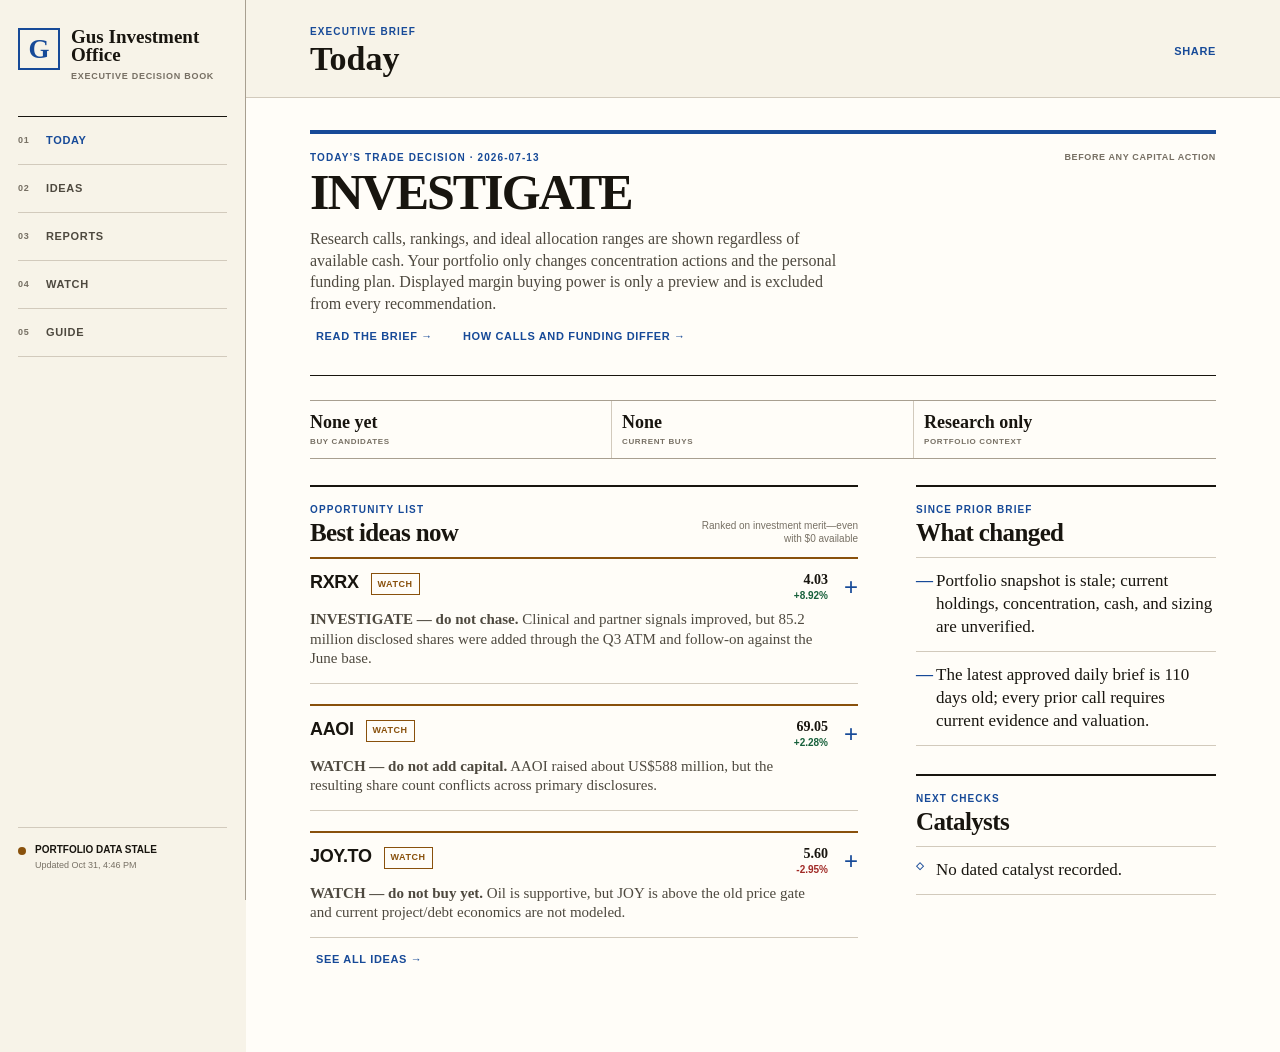
==== commit 423eac07: "Auto-refresh dashboard data" ====
--- a/standalone.html
+++ b/standalone.html
@@ -3,7 +3,7 @@
 <head>
   <meta charset="utf-8" />
   <meta name="viewport" content="width=device-width, initial-scale=1, viewport-fit=cover" />
-  <meta http-equiv="Content-Security-Policy" content="default-src 'none'; script-src 'sha256-K185Lqc89veatlKejg073OfzbDIKopFToNSUl3U0S68=' 'sha256-sKRJsxBwfOsu+VdgxXwE2aWAT4NpemjPrCH+cqUo388=' 'sha256-14Vu3bjLyEMzDuSw7nq9MWK4aex6Si5DkYFLBKoGMBs=' 'sha256-tUhohVXs1hY11JlLeVYim1lYkK6FzgowKLJPJQgw3Xs='; style-src 'sha256-LfJvfw5yjshOjPOQz+x7z2was41flUT84C6+GS5SQEo='; img-src data:; object-src 'none'; base-uri 'none'; form-action 'none'" />
+  <meta http-equiv="Content-Security-Policy" content="default-src 'none'; script-src 'sha256-K185Lqc89veatlKejg073OfzbDIKopFToNSUl3U0S68=' 'sha256-sKRJsxBwfOsu+VdgxXwE2aWAT4NpemjPrCH+cqUo388=' 'sha256-CsD8G9y+hlXkGwmnaIu7H+opZbvorwOIvJ78rox71Ws=' 'sha256-tUhohVXs1hY11JlLeVYim1lYkK6FzgowKLJPJQgw3Xs='; style-src 'sha256-LfJvfw5yjshOjPOQz+x7z2was41flUT84C6+GS5SQEo='; img-src data:; object-src 'none'; base-uri 'none'; form-action 'none'" />
   <meta name="theme-color" content="#f7f3e8" />
   <meta name="description" content="Gus Investment Office — executive decisions, catalysts, and investment reports." />
   <meta name="mobile-web-app-capable" content="yes" />
@@ -451,7 +451,7 @@
       <button type="button" data-view="guide"><span class="nav-glyph" aria-hidden="true">?</span><span>Guide</span></button>
     </nav>
   </div>
-  <script>window.__STANDALONE__ = true; window.__SITE_DATA__ = {"meta": {"generatedAt": "2026-10-31T12:15:55-04:00", "title": "Gus Investment Office", "subtitle": "Decision status, current calls, catalysts, and investment reports", "publicSafety": "Public-safe executive view. Private amounts, local paths, prompts, and raw ledgers are excluded."}, "executive": {"action": "INVESTIGATE — no current decision packet; no capital action", "gate": "FAIL", "urgency": "Before any capital action", "materialChanges": ["Portfolio snapshot is stale; current holdings, concentration, cash, and sizing are unverified.", "The latest approved daily brief is 110 days old; every prior call requires current evidence and valuation."], "catalysts": [], "evidenceCutoff": ["Latest approved daily brief: 2026-07-13."], "reportId": "report-office-reports-daily-2026-07-13-md", "date": "2026-07-13", "stale": true}, "portfolio": {"authoritative": false, "gate": "FAIL", "status": "Portfolio data stale", "asOf": "2026-07-14T12:04:38-04:00", "ageDays": 109.0, "missing": ["current portfolio snapshot"], "message": "Current holdings are not verified and fresh, so no buy, add, hold, reduce, or sizing call can be authorized.", "actions": [], "margin": {"status": "Not linked", "includedAsCapital": false, "message": "Displayed margin buying power is only a preview and is excluded from every recommendation."}}, "currentBuys": [], "buyCandidates": [], "decisions": [{"instrument": "RXRX", "action": "INVESTIGATE", "researchRating": "WATCH", "note": {"call": "INVESTIGATE — do not chase.", "why": "Clinical and partner signals improved, but 85.2 million disclosed shares were added through the Q3 ATM and follow-on against the June base.", "upside": "Durable FAP benefit, oncology responses and partner milestones could validate the platform and pipeline.", "risk": "Small cohorts, long regulatory timelines, cash burn and dilution can overwhelm per-share value.", "next": "November 2 patient-level REC-4881 data plus a fully diluted risk-adjusted SOTP."}, "as_of": "2026-10-16T09:26:19-04:00", "return_profile": {"probability_weighted_expected_return_pct": null, "realistic_downside_pct": null, "upside_downside_ratio": null}, "allocationPlan": {"initialPct": 0, "targetPct": 0, "maximumPct": 0, "entryMethod": "No trade; complete clinical, forensic-valuation, red-team and portfolio-risk gates", "capitalIndependent": true}, "evidenceLinks": [{"label": "Recursion 8-K and exhibits for clinical, partnership and financing updates", "url": "https://www.sec.gov/Archives/edgar/data/1601830/000160183026000128/rxrx-20261015.htm"}, {"label": "Recursion final prospectus supplement for 61.54 million-share offering", "url": "https://www.sec.gov/Archives/edgar/data/1601830/000160183026000134/rxrx-finalprosuppxoct2026o.htm"}], "relatedReports": []}, {"instrument": "AAOI", "action": "INVESTIGATE", "researchRating": "WATCH", "note": {"call": "WATCH — do not add capital.", "why": "AAOI raised about US$588 million, but the resulting share count conflicts across primary disclosures.", "upside": "New capacity can create value if margins and cash generation scale faster than dilution.", "risk": "Repeated equity funding can destroy per-share returns even when revenue grows.", "next": "Current broker export, then exact Q3 shares, margins, working capital and cash flow."}, "as_of": "2026-10-14T09:16:40-04:00", "return_profile": {"probability_weighted_expected_return_pct": null, "realistic_downside_pct": null, "upside_downside_ratio": null}, "allocationPlan": {"initialPct": 0, "targetPct": 0, "maximumPct": 0, "entryMethod": "No trade and no margin; complete Gate 0 and forensic reconciliation", "capitalIndependent": true}, "evidenceLinks": [{"label": "Applied Optoelectronics completion of US$600 million ATM — 2026-10-05", "url": "https://www.prnewswire.com/news-releases/applied-optoelectronics-announces-completion-of-previously-announced-at-the-market-offering-302897857.html"}, {"label": "AAOI officer Form 144 filed 2026-10-13", "url": "https://www.sec.gov/Archives/edgar/data/1158114/000197407826000378/xsl144X01/primary_doc.xml"}, {"label": "SEC EDGAR AAOI submissions index checked 2026-10-14", "url": "https://data.sec.gov/submissions/CIK0001158114.json"}], "relatedReports": ["report-office-reports-daily-2026-07-13-md", "report-office-reports-weekly-2026-07-11-weekly-ic-md", "report-office-reports-2026-07-10-initial-cio-note-md"]}, {"instrument": "OBE.TO", "action": "AVOID", "researchRating": "AVOID", "note": {"call": "AVOID for now.", "why": "Oil is supportive, but OBE has not yet proved that the stronger price converts into free cash flow and lower debt.", "upside": "A clean FCF and deleveraging print could create a re-entry.", "risk": "Capital needs and leverage can absorb the commodity windfall.", "next": "Positive post-acquisition FCF and sequential total-debt decline."}, "as_of": "2026-10-14T09:16:40-04:00", "return_profile": {"probability_weighted_expected_return_pct": null, "realistic_downside_pct": null, "upside_downside_ratio": null}, "allocationPlan": {"initialPct": 0, "targetPct": 0, "maximumPct": 0, "entryMethod": "No trade; current company evidence, full forensic model, red team and Gate 0 are required", "capitalIndependent": true}, "evidenceLinks": [{"label": "EIA Short-Term Energy Outlook — October 2026", "url": "https://www.eia.gov/outlooks/steo/"}, {"label": "Yahoo Finance delayed NYMEX WTI front month and contract curve — observed 2026-10-14 09:15 EDT", "url": "https://query1.finance.yahoo.com/v8/finance/chart/CLZ27.NYM?range=5d&interval=1d"}, {"label": "Obsidian acquisition close and updated guidance", "url": "https://www.sec.gov/Archives/edgar/data/1334388/000119312526293579/july_2_pr_acq_close_guid.htm"}], "relatedReports": ["report-office-reports-weekly-2026-07-11-weekly-ic-md"]}, {"instrument": "JOY.TO", "action": "INVESTIGATE", "researchRating": "WATCH", "note": {"call": "WATCH — do not buy yet.", "why": "Oil is supportive, but JOY is above the old price gate and current project/debt economics are not modeled.", "upside": "Successful Duvernay and power execution could create a future entry.", "risk": "Project delays, debt, convertibles and abandonment costs can absorb the oil benefit.", "next": "Current results proving execution and stable debt, or a materially lower price."}, "as_of": "2026-10-14T09:16:40-04:00", "return_profile": {"probability_weighted_expected_return_pct": null, "realistic_downside_pct": null, "upside_downside_ratio": null}, "allocationPlan": {"initialPct": 0, "targetPct": 0, "maximumPct": 0, "entryMethod": "No trade; rebuild the model and clear forensic, red-team, portfolio-risk and Gate 0 requirements", "capitalIndependent": true}, "evidenceLinks": [{"label": "EIA Short-Term Energy Outlook — October 2026", "url": "https://www.eia.gov/outlooks/steo/"}, {"label": "Yahoo Finance delayed NYMEX WTI front month and contract curve — observed 2026-10-14 09:15 EDT", "url": "https://query1.finance.yahoo.com/v8/finance/chart/CLZ27.NYM?range=5d&interval=1d"}, {"label": "Yahoo Finance delayed OBE and JOY.TO closes — 2026-10-13", "url": "https://query1.finance.yahoo.com/v8/finance/chart/OBE?range=10d&interval=1d"}, {"label": "Journey Q1 2026 financial statements", "url": "https://www.journeyenergy.ca/wp-content/uploads/Reports/Financial_Reports/JEI_FS_Q1_2026.pdf"}], "relatedReports": ["report-office-reports-weekly-2026-07-11-weekly-ic-md"]}, {"instrument": "AVAV", "action": "INVESTIGATE", "researchRating": "WATCH", "note": {"call": "Potential buy; finish the numbers first.", "why": "Defense demand and funded backlog are strong, and the price reset may have lowered expectations.", "upside": "Shares could rerate if backlog becomes profitable revenue and free cash flow.", "risk": "BlueHalo integration, dilution, and weak cash conversion may make the stock expensive.", "next": "Normalized FY2027 margin, cash-flow, debt, and dilution model."}, "as_of": "2026-07-11T11:20:00-04:00", "return_profile": {"probability_weighted_expected_return_pct": null, "realistic_downside_pct": null, "upside_downside_ratio": null}, "allocationPlan": {"initialPct": 0, "targetPct": 0, "maximumPct": 0, "entryMethod": "No trade; forensic, variant, red-team, portfolio-risk and Gate 0 clearance are required", "capitalIndependent": true}, "evidenceLinks": [{"label": "AeroVironment fiscal 2026 Form 10-K", "url": "https://www.sec.gov/Archives/edgar/data/1368622/000110465926078906/avav-20260430x10k.htm"}, {"label": "U.S. Treasury daily par yield curve — 2026-07-10", "url": "https://home.treasury.gov/resource-center/data-chart-center/interest-rates/pages/xml?data=daily_treasury_yield_curve&field_tdr_date_value=2026"}], "relatedReports": ["report-office-reports-daily-2026-07-13-md", "report-office-reports-weekly-2026-07-11-weekly-ic-md", "report-office-reports-2026-07-10-initial-cio-note-md"]}, {"instrument": "LITE", "action": "INVESTIGATE", "researchRating": "WATCH", "note": {"call": "Watch, not buy.", "why": "The share-price move is real, but no new company event or valuation discount has been established.", "upside": "AI-network demand could lift revenue and margins if customer orders accelerate.", "risk": "The move may be trading flow and could reverse.", "next": "Next filing or earnings update, plus a current valuation check."}, "as_of": "2026-07-10T13:29:36-04:00", "return_profile": {"probability_weighted_expected_return_pct": null, "realistic_downside_pct": null, "upside_downside_ratio": null}, "allocationPlan": {"initialPct": 0, "targetPct": 0, "maximumPct": 0, "entryMethod": "No trade; complete Gate 2 triage and portfolio Gate 0", "capitalIndependent": true}, "evidenceLinks": [{"label": "Lumentum SEC submissions index as of 2026-07-10 13:29 EDT", "url": "https://data.sec.gov/submissions/CIK0001633978.json"}, {"label": "Lumentum official news releases page as of 2026-07-10 13:29 EDT", "url": "https://www.lumentum.com/en/newsroom/news-releases"}], "relatedReports": ["report-office-reports-daily-2026-07-13-md", "report-office-reports-weekly-2026-07-11-weekly-ic-md", "report-office-reports-daily-2026-07-10-md"]}, {"instrument": "IONS", "action": "INVESTIGATE", "researchRating": "WATCH", "note": {"call": "Do not buy yet.", "why": "A major heart-disease trial failed, reducing the likely value of eplontersen.", "upside": "Upside returns if regulators support a narrower use or the remaining pipeline is worth more than the market assumes.", "risk": "The remaining drugs and cash may not support today’s valuation.", "next": "Full trial data and the Ionis/AstraZeneca regulatory plan."}, "as_of": "2026-07-10T13:17:00-04:00", "return_profile": {"probability_weighted_expected_return_pct": null, "realistic_downside_pct": null, "upside_downside_ratio": null}, "allocationPlan": {"initialPct": 0, "targetPct": 0, "maximumPct": 0, "entryMethod": "No trade; complete event underwriting and portfolio Gate 0", "capitalIndependent": true}, "evidenceLinks": [{"label": "Ionis 2026-07-09 Form 8-K, Exhibit 99.1", "url": "https://www.sec.gov/Archives/edgar/data/874015/000114036126028092/ef20077664_ex99-1.htm"}], "relatedReports": ["report-office-reports-daily-2026-07-13-md", "report-office-reports-weekly-2026-07-11-weekly-ic-md", "report-office-reports-2026-07-10-initial-cio-note-md"]}], "watchlist": [{"instrument": "IONS", "theme": "RNA therapeutics / ATTR", "stage": "event_reunderwrite", "action": "INVESTIGATE", "research_priority": "urgent", "trigger": "Rebuild eplontersen ATTR-CM economics and pipeline SOTP from the failed primary endpoint, including monotherapy-label probability and current valuation.", "invalidation": "Do not treat subgroup evidence as registration-grade without regulator/partner support; reject if remaining pipeline value cannot support the current enterprise value.", "next_event": "Full trial data, regulatory strategy, and partner guidance"}, {"instrument": "AVAV", "theme": "defense autonomy and counter-UAS", "stage": "gate3_forensic", "action": "INVESTIGATE", "research_priority": "high", "trigger": "Overdue versus 2026-07-17: reconcile FY2026 acquisition accounting and negative cash conversion into an organic backlog-to-margin model and compare with KTOS plus 3-month T-bills by 2026-07-24.", "invalidation": "Return to rejected status if funded backlog fails to bridge to normalized positive FCF, dilution/debt erase upside, or conservative upside/downside remains below 3:1.", "next_event": "Forensic completion deadline extended to 2026-07-24 after miss; next issuer filing if earlier"}, {"instrument": "KTOS", "theme": "defense autonomy / hypersonics", "stage": "acquisition_dilution_forensic", "action": "INVESTIGATE", "research_priority": "high", "trigger": "Fold the Jetset acquisition, 547,249 closing shares and up to 121,592 earn-out shares into the overdue KTOS diluted-share, cash-flow and acquisition-return model; compare with AVAV and T-bills.", "invalidation": "Reject promotion if acquisition economics, funded-backlog conversion, dilution or valuation fail the positive-EV and 3:1 upside/downside hurdle.", "next_event": "Current KTOS forensic model and next quarterly filing"}, {"instrument": "NTLA", "theme": "in-vivo gene editing / ATTR", "stage": "readthrough_diagnosis", "action": "INVESTIGATE", "research_priority": "high", "trigger": "Determine whether IONS read-through changes NTLA's mechanism, comparator, endpoint probability, commercial assumptions, or only sentiment; verify all current disclosures.", "invalidation": "Avoid if clinical/endpoint comparability makes the IONS failure directly adverse or cash runway/dilution overwhelms option value.", "next_event": "Company-specific clinical or regulatory update"}, {"instrument": "RXRX", "theme": "AI-enabled drug discovery and clinical-stage biotechnology", "stage": "clinical_financing_event_triage", "action": "INVESTIGATE", "research_priority": "high", "trigger": "Reconcile patient-level REC-4881 and REC-1245 evidence, FDA-path assumptions, pro-forma fully diluted shares, quarterly cash burn and a risk-adjusted SOTP before promotion; compare with cash and the best non-biotech candidate.", "invalidation": "De-escalate or AVOID if durability/safety weakens, FDA alignment delays the registrational path, cash burn compresses the stated runway, or dilution-adjusted expected value fails the office hurdle.", "next_event": "REC-4881 presentation at CGA-IGC on 2026-11-02; registrational-trial details expected later in 2026"}, {"instrument": "LITE", "theme": "optical components / AI connectivity", "stage": "price_dislocation_diagnosis", "action": "INVESTIGATE", "research_priority": "medium", "trigger": "Identify a primary-source cause for the 10.25% two-trading-day move, then complete current-price/share-count valuation, demand, margin, dilution, and peer checks.", "invalidation": "Do not infer fundamental upside from price action; de-escalate if no primary evidence or valuation edge survives triage.", "next_event": "Next official company filing/release or confirmed earnings date"}, {"instrument": "TMDX", "theme": "transplant medtech and logistics", "stage": "lead_unverified", "action": "INVESTIGATE", "research_priority": "medium", "trigger": "Verify current filings, commercial volume, aircraft/logistics capital intensity, margins, reimbursement, valuation, and competitive alternatives.", "invalidation": "Growth depends on uneconomic logistics capital, reimbursement weakens, or margin/cash conversion fails.", "next_event": null}, {"instrument": "AAOI", "theme": "AI optical transceivers", "stage": "two_day_selloff_continued_q3_catalyst_dated", "action": "INVESTIGATE", "research_priority": "urgent_if_currently_held", "trigger": "Obtain a current broker export now; at the November 5 Q3 release reconcile fully diluted shares, revenue quality, gross margin, working capital, expansion commitments and per-share free cash flow before any holding or new-capital action.", "invalidation": "Do not average down on the two-day decline. Reject promotion if Q3 does not convert growth into durable margin and per-share cash flow or if financing and execution risk leave unbounded downside.", "next_event": "AAOI Q3 2026 results and call — 2026-11-05 16:30 EST"}, {"instrument": "JOY.TO", "theme": "Canadian small-cap oil / Duvernay / power", "stage": "macro_gate_passed_price_and_company_gates_failed", "action": "INVESTIGATE", "research_priority": "high_reunderwrite", "trigger": "Rebuild current EV, dual FCF views and debt/convert/ARO sensitivity using the October oil curve; require verified Duvernay and power execution with stable or falling debt, or a price near the registered C$3.40 gate.", "invalidation": "De-escalate if Duvernay or power execution slips, refinancing worsens, debt rises, or refreshed valuation cannot produce positive expected value and at least 3:1 upside/downside.", "next_event": "Next JOY results and Duvernay/power commissioning update; delayed C$5.57 close remains above the price gate"}, {"instrument": "OBE.TO", "theme": "Canadian small-cap oil", "stage": "macro_gate_passed_company_gate_failed", "action": "AVOID", "research_priority": "urgent_reunderwrite", "trigger": "Rebuild current enterprise value and normalized/guided FCF using the October oil curve; require positive post-acquisition FCF and sequential total-debt decline in a current issuer filing before reconsidering AVOID.", "invalidation": "Maintain AVOID if total debt does not decline, capex remains cash-negative at normalized oil, borrowing stress rises, or refreshed downside remains incompatible with concentrated sizing.", "next_event": "Next OBE quarterly results and debt/FCF reconciliation"}, {"instrument": "VST", "theme": "power scarcity / PJM capacity", "stage": "capacity_auction_reunderwrite", "action": "INVESTIGATE", "research_priority": "medium_high", "trigger": "Reconcile the 10,924.4 MW PJM award into incremental 2028/2029 EBITDA and FCF after hedges, costs, debt and tax; treat the July 16 receivables-facility upsizing to US$1.25 billion as liquidity context only, then compare with current valuation and alternative power names.", "invalidation": "De-escalate if the auction economics are already priced, largely offset by hedges/costs/regulation, or downside remains unbounded after leverage.", "next_event": "Next Vistra guidance or filing quantifying PJM auction earnings impact"}], "marketNotes": [], "glossary": [{"term": "Research call", "definition": "Our view of the stock on its own: buy, conditional buy, watch, or avoid—independent of available cash."}, {"term": "Buy candidate", "definition": "The research looks attractive. It remains visible even if the account has no cash or the personal funding plan is undecided."}, {"term": "Current buy", "definition": "A buy that has passed the research gates and has an actionable entry plan. Available cash is reported separately."}, {"term": "Portfolio context", "definition": "Current holdings, account types, concentration, cash, and risk limits. These shape sequencing and funding but never hide an attractive idea."}, {"term": "Ideal allocation", "definition": "The initial, target, and maximum portfolio percentages justified by the thesis, shown independently of current capital."}, {"term": "Funding plan", "definition": "How an approved idea would actually be funded. Cash, sales, contributions, and any explicitly authorized borrowing are separate from the research call."}, {"term": "Catalyst", "definition": "An event that could move the stock or prove the thesis."}, {"term": "Thesis-breaker", "definition": "Evidence that would make us change or abandon the investment view."}, {"term": "Weighted return", "definition": "The average return across bear, base, and bull outcomes after applying their probabilities."}, {"term": "Realistic downside", "definition": "The loss in a plausible bad case—not the absolute worst imaginable outcome."}, {"term": "Upside / downside", "definition": "Credible upside divided by plausible downside. Roughly 3:1 is a strong hurdle."}], "reports": [{"id": "report-office-reports-daily-2026-07-13-md", "title": "Daily Executive Brief — 2026-07-13", "category": "Daily Brief", "date": "2026-07-13", "updated": "2026-07-13T09:31:45-04:00", "content": "# Daily Executive Brief — 2026-07-13\n\n## DECISION\n\n**Action required today:** NONE — no material change; no capital action  \n**Portfolio Gate 0:** FAIL  \n**Urgency:** Trigger-dependent\n\n## MATERIAL CHANGES\n\n- **No material change; no action.** portfolio data remains not yet connected. Positions, cash/liabilities, account and tax treatment, base currency, constraints, options, and margin terms remain non-authoritative. Authorized target/initial/max sizing and borrowed capital remain **0%**.\n- No new SEC filing was present after the 2026-07-11 weekly-IC cutoff for AVAV, IONS, NTLA, LITE, AAOI, TMDX, VST, KTOS, or the trigger watchlist issuers checked. No new price/volume alert was recorded after 2026-07-10; markets were closed over the weekend.\n- Official macro evidence did not change the regime call: the latest Treasury curve remains 2026-07-10, the latest available HY/CCC OAS observations remain 2026-07-09, and the Federal Reserve press feed contains no release after 2026-07-09.\n\n## PORTFOLIO ACTIONS\n\n| Instrument | Action | Current | Target | Initial/Max | Timing | Invalidation |\n|---|---|---:|---:|---:|---|---|\n| Portfolio-wide | INVESTIGATE | Unknown | 0% | 0% / 0% | Pending verified holdings | Gate 0 remains failed |\n\n## RISKS / CATALYSTS\n\n- **2026-07-14, 08:30 EDT — June CPI.** Owner: Macro Strategist. Reassess inflation-shock versus slowdown probabilities only after the official release; Gate 0 still prohibits a trade.\n- **2026-07-17 — AVAV forensic deadline.** Promote only if acquisition accounting, organic margins, working capital, net debt, dilution, and three valuation scenarios establish positive expected value and at least 3:1 upside/downside; otherwise return to Gate 2 or reject.\n\n## EVIDENCE CUTOFF\n\n- **2026-07-13 09:16 EDT.** Direct sources: [SEC company submissions](https://data.sec.gov/submissions/), [Federal Reserve press feed](https://www.federalreserve.gov/feeds/press_all.xml), [U.S. Treasury yield curve](https://home.treasury.gov/resource-center/data-chart-center/interest-rates/pages/xml?data=daily_treasury_yield_curve&field_tdr_date_value=2026), [FRED HY/CCC OAS](https://fred.stlouisfed.org/graph/fredgraph.csv?id=BAMLH0A0HYM2,BAMLH0A3HYC), and [BLS release calendar](https://www.bls.gov/schedule/news_release/bls.ics).\n- Missing input: authoritative current broker export and constraints.", "summary": "Action required today: NONE — no material change; no capital action Portfolio Gate 0: FAIL Urgency: Trigger-dependent", "tags": ["AAOI", "AVAV", "IONS", "KTOS", "LITE", "NTLA", "TMDX", "VST"], "links": [{"label": "SEC company submissions", "url": "https://data.sec.gov/submissions/"}, {"label": "Federal Reserve press feed", "url": "https://www.federalreserve.gov/feeds/press_all.xml"}, {"label": "U.S. Treasury yield curve", "url": "https://home.treasury.gov/resource-center/data-chart-center/interest-rates/pages/xml?data=daily_treasury_yield_curve&field_tdr_date_value=2026"}, {"label": "FRED HY/CCC OAS", "url": "https://fred.stlouisfed.org/graph/fredgraph.csv?id=BAMLH0A0HYM2,BAMLH0A3HYC"}, {"label": "BLS release calendar", "url": "https://www.bls.gov/schedule/news_release/bls.ics"}], "related_decisions": ["AAOI", "AVAV", "IONS", "KTOS", "LITE", "NTLA", "TMDX", "VST"]}, {"id": "report-office-reports-weekly-2026-07-11-weekly-ic-md", "title": "Weekly Investment Committee — 2026-07-11", "category": "Weekly IC", "date": "2026-07-11", "updated": "2026-07-11T11:07:27-04:00", "content": "# Weekly Investment Committee — 2026-07-11\n\n**Evidence cutoff:** 2026-07-11 11:20 EDT; market prices are delayed 2026-07-10 closes.  \n**Portfolio Gate 0:** **FAIL** — portfolio data remains not yet connected. Only `INVESTIGATE`/`AVOID`; all current/target/initial/max authorized allocations are **0%** and borrowed capital is **0%**.\n\n## CIO DECISIONS\n\n1. **AVAV — INVESTIGATE (5/10).** Current allocation unknown; target/initial/max **0% / 0% / 0%**. Advance from Gate 2 (74/100) to Gate 3 forensic work, due **2026-07-17**. Delayed close **US$144.58** and 50.608m dated shares imply **US$7.32bn market cap**; cash/debt imply **US$7.67bn EV**, **3.88x FY2026 sales**. Recognition path: US$1.183bn funded backlog, with issuer expecting about 85% recognized in FY2027. Invalidation: normalized funded-backlog conversion fails to produce positive FCF, dilution/debt erase the valuation edge, or conservative upside/downside remains below 3:1. **No trade.**\n2. **IONS — INVESTIGATE (2/10).** Current allocation unknown; target/initial/max **0% / 0% / 0%**. The CARDIO-TTRansform primary-endpoint failure is verified, but full data, regulator/partner strategy and pipeline SOTP are absent. Hard fail: no defensible EV or return distribution. Do not average down.\n3. **JOY.TO — INVESTIGATE (7/10 research conviction; 0% capital).** Existing model still yields roughly **−11.3% probability-weighted return** with **−53% realistic downside**. It remains preferred to OBE inside the oil slot, but not to cash/T-bills or AVAV for research priority. Re-open only on its registered price/operating/debt triggers.\n\nNo `BUY/ADD/HOLD/REDUCE/EXIT/HEDGE` cleared the gates.\n\n## REGIME AND PORTFOLIO\n\n| Regime | Probability | Evidence and implication |\n|---|---:|---|\n| Sticky inflation / soft growth | 45% | Fed remains 3.50%–3.75%; June payroll growth was soft; 3m/10y/30y Treasury yields were 3.85%/4.56%/5.06% on July 10. Prefer balance-sheet quality and near-duration cash flows. |\n| Energy/geopolitical inflation shock | 30% | Physical oil tightness is real, but July IEA/EIA evidence still allows normalization; USO fell 15.6% over the sampled month. Avoid levered producers that need a high strip. |\n| Disinflation with sharper slowdown | 25% | Long-duration Treasuries and defensives would improve, while weak credit/cyclicals deteriorate. TLT was down 1.8% over the sampled month, so this is not the priced base case. |\n\n**Cross-asset read:** delayed one-month proxies show SPY +2.3%, QQQ +1.2%, IWM +1.9%, XLF +5.9%, XLV +4.4%, EFA −0.4%, EEM −0.9%, TLT −1.8%, UUP +1.6%, GLD −2.4%, and USO −15.6%. This is consistent with resilient U.S. risk assets, stronger financials/healthcare, firm USD and pressure on duration/commodities—not a broad panic.\n\n**Portfolio risk:** exposures, concentrations, tax lots, FX, options, cash needs and margin terms remain unknown. Correlated-loss and forced-liquidation stress cannot be run. The only defensible risk budget is **0% new capital and 0% borrowed capital** pending Gate 0.\n\n## CANDIDATES THROUGH GATES\n\n| Candidate | Gate | Triage | EV | Downside | Catalyst | Red team | Portfolio fit | CIO action |\n|---|---:|---:|---:|---:|---|---|---|---|\n| AVAV | 3 | 74/100 | Not yet defensible | Not yet defensible | Normalized model by 2026-07-17; funded-backlog conversion thereafter | **REWORK:** acquisition accounting, cash conversion, debt/dilution | Blocked by Gate 0; compare with TMDX/KTOS and 3m T-bills | **INVESTIGATE, 0%** |\n| IONS | 2 | 58/100; hard fail | Not modeled | Unbounded pending SOTP | Full trial/regulatory strategy; date unverified | **BLOCK-INCOMPLETE:** subgroup/regulatory and pipeline value | Blocked | **INVESTIGATE, 0%** |\n| JOY.TO | 5 complete / 6 blocked | Prior pass | −11.3% weighted | −53% | Price ≤C$3.40 or verified Duvernay/power execution with stable debt | **REWORK:** commodity, execution, refinancing | Inferior to 3.85% 3m Treasury hurdle | **INVESTIGATE, 0%** |\n\n### AVAV specialist conflict reconciliation\n\n- **Industrials specialist steelman:** appropriated funded backlog rose to US$1.183bn; about 85% is expected to convert in FY2027, and the 21% one-month price decline may have reset expectations without destroying long-cycle demand.\n- **Forensic view:** FY2026 revenue was US$1.977bn, but GAAP operating loss was US$311m; CFO was −US$78m and capex US$63m. At 3.88x trailing sales EV, investors still pay for successful normalization.\n- **Independent red team:** BlueHalo integration, purchase accounting, cost-to-complete estimates, working-capital demands, debt and dilution can make backlog growth economically hollow. US$1.458bn unfunded backlog is not an ASC 606 obligation and receives no contracted-revenue credit.\n- **CIO reconciliation:** advance research, not capital. A 65% forecast is registered that at least US$1.00555bn of the April 2026 funded-backlog cohort is recognized in FY2027; margin and FCF still determine value.\n\n**Opportunity-cost comparison:** AVAV is the best promoted lead. Outside its sector, TMDX is the best retained research alternative because transplant logistics has a distinct demand driver, but its current commercial-volume, reimbursement, aircraft-capital and valuation work is incomplete and therefore it does not pass triage. Three-month Treasuries yield **3.85%** with materially lower underwriting risk; AVAV must show positive expected return and at least 3:1 upside/downside after debt/dilution to displace that hurdle. KTOS remains the direct-sector comparator but its May 2026 share count shows material expansion and its forensic comparison is unfinished.\n\n## REJECTED / DEFERRED\n\n- **OBE.TO — AVOID:** issuer guidance remains cash-negative even at US$75 WTI; prior weighted return −23% and bear downside −63%. Re-open only with positive FCF, sequential debt reduction and supportive strip.\n- **NTLA — deferred:** IONS read-through is not yet mapped to NTLA's mechanism, endpoint, comparator, cash runway and dilution; price sympathy is not evidence.\n- **LITE / AAOI — deferred:** large price moves and legacy AI-optics narratives do not replace current unit, margin, working-capital and dilution models. AAOI's sampled one-month decline was 30.6%; no falling-knife promotion.\n- **TMDX — deferred:** distinct healthcare opportunity, but primary commercial-volume, reimbursement, logistics-capital and current valuation evidence remain incomplete.\n- **VST — deferred:** positive power theme and sampled one-month strength (+8.5%), but contract economics, hedges, regulatory exposure and current valuation are not reconciled.\n- **KTOS — deferred:** direct AVAV alternative; funded economics, cash conversion and dilution-adjusted valuation are not yet comparable.\n- **Cash/T-bills — benchmark, not rejected:** 3m Treasury yield of 3.85% is the minimum opportunity-cost hurdle.\n\n## ZERO-BASED DISCOVERY\n\n**Coverage quota:** 14 of 16 lanes (87.5%) were outside the legacy AI-optics/compute focus; no current holdings could be used because the portfolio ledger is non-authoritative. Every mandated lane was searched; only AVAV advanced.\n\n| Lane searched | Evidence/screen | Result |\n|---|---|---|\n| Macro/rates/sovereigns | Fed releases; Treasury 1m–30y curve | Positive cash hurdle and long-end duration pressure; no sovereign trade advanced. |\n| Credit | HY/CCC spread ledger plus HYG/LQD price proxies | Aggregate credit not distressed enough for broad credit beta; weakest issuers remain vulnerable. |\n| FX | UUP proxy +1.6% sampled month | Firm USD is a headwind to unhedged foreign returns; no clean variant identified. |\n| Commodities | EIA/IEA oil evidence; USO/GLD proxies | Oil normalization risk defeats levered OBE/JOY; gold lacked a fresh catalyst. |\n| Broad equities | SPY/QQQ/IWM | U.S. equities resilient; no index dislocation versus T-bills. |\n| Consumer | XLY and generalist screen | No primary-source candidate cleared valuation/catalyst triage. |\n| Financials | XLF +5.9% sampled month; rate curve | Strength is visible, but no bank/insurer had a verified security-level variant in this cycle. |\n| Healthcare | XLV; IONS/NTLA event; TMDX | IONS is event work, NTLA is read-through diagnosis, TMDX deferred. None cleared underwriting. |\n| Software/internet | IGV proxy | No primary-source lead with a valuation reset and recognition path cleared triage. |\n| Industrials/defense | AVAV/KTOS; ITA proxy | **AVAV advanced** on funded backlog plus price reset; KTOS retained as comparator. |\n| Energy/materials | XLE/XLB; OBE/JOY; EIA/IEA | Levered producers fail downside/FCF tests; no new miner/materials lead passed. |\n| Real estate/infrastructure | XLRE; VST | Rate pressure limits broad REIT appeal; VST contract valuation remains incomplete. |\n| International/EM | EFA/EEM | Relative weakness alone is not a catalyst; currency and country-specific evidence absent. |\n| Small/mid caps | IWM; AVAV/KTOS/TMDX/OBE/JOY | AVAV only pass; financing/dilution and cash-conversion hard fails rejected others. |\n| Special situations | Current SEC/company-event queue | No merger, spin, tender, recap or forced-flow setup had verified legal terms and bounded break value. |\n| Contradiction search | Oil tightness versus IEA/EIA normalization; defense backlog versus cash burn | Both favored narratives have credible disconfirming evidence; conviction was capped accordingly. |\n\n## NEXT-WEEK CATALYSTS\n\n- **2026-07-14, 08:30 EDT — June CPI.** Owner: Macro Strategist. If sequential inflation re-accelerates versus May, raise the inflation-shock regime and keep duration/leverage research hurdles high; if broad disinflation arrives with weaker activity evidence, raise the slowdown scenario and re-screen duration/defensives. No trade is authorized from the release without Gate 0.\n- **2026-07-17 — AVAV forensic deadline.** Owner: Forensic Accounting and Valuation. Promote to variant/red-team only if organic margin, working capital, net debt, dilution and three valuation scenarios are reconciled; otherwise return it to Gate 2 or reject.\n- **2026-07-18 — next weekly IC.** Owner: CIO. Re-run all lanes, compare the surviving lead with the best outside-sector candidate and the then-current T-bill hurdle.\n\n## EVIDENCE AND DISSENT\n\nPrimary: [Federal Reserve FOMC statement, 2026-06-17](https://www.federalreserve.gov/newsevents/pressreleases/monetary20260617a.htm); [U.S. Treasury yield curve, observed 2026-07-10](https://home.treasury.gov/resource-center/data-chart-center/interest-rates/pages/xml?data=daily_treasury_yield_curve&field_tdr_date_value=2026); [AVAV FY2026 10-K, filed 2026-06-29](https://www.sec.gov/Archives/edgar/data/1368622/000110465926078906/avav-20260430x10k.htm); [IONS event filing, 2026-07-09](https://www.sec.gov/Archives/edgar/data/874015/000114036126028092/ef20077664_ex99-1.htm); [EIA July STEO](https://www.eia.gov/outlooks/steo/); [IEA July Oil Market Report](https://www.iea.org/reports/oil-market-report-july-2026).\n\nMarket prices and one-month changes are delayed Yahoo chart observations and are corroboration only, not primary evidence or executable quotes. The strongest dissent is that AVAV's FY2026 cash burn is acquisition-distorted and funded backlog makes the current multiple attractive; the unresolved answer is whether normalized organic FCF validates that claim. Managed web search was unavailable, so discovery used direct official endpoints, SEC filings, registered ledgers and deterministic delayed-price data; this limits discovery breadth and is one reason only one candidate advanced.", "summary": "Evidence cutoff: 2026-07-11 11:20 EDT; market prices are delayed 2026-07-10 closes. Portfolio Gate 0: FAIL — portfolio data remains not yet connected. Only INVESTIGATE/AVOID; all current/target/initial/max authorized allocations are 0% and borrowed capital is 0%.", "tags": ["AAOI", "AVAV", "IONS", "JOY.TO", "KTOS", "LITE", "NTLA", "OBE.TO", "TMDX", "VST"], "links": [{"label": "Federal Reserve FOMC statement, 2026-06-17", "url": "https://www.federalreserve.gov/newsevents/pressreleases/monetary20260617a.htm"}, {"label": "U.S. Treasury yield curve, observed 2026-07-10", "url": "https://home.treasury.gov/resource-center/data-chart-center/interest-rates/pages/xml?data=daily_treasury_yield_curve&field_tdr_date_value=2026"}, {"label": "AVAV FY2026 10-K, filed 2026-06-29", "url": "https://www.sec.gov/Archives/edgar/data/1368622/000110465926078906/avav-20260430x10k.htm"}, {"label": "IONS event filing, 2026-07-09", "url": "https://www.sec.gov/Archives/edgar/data/874015/000114036126028092/ef20077664_ex99-1.htm"}, {"label": "EIA July STEO", "url": "https://www.eia.gov/outlooks/steo/"}, {"label": "IEA July Oil Market Report", "url": "https://www.iea.org/reports/oil-market-report-july-2026"}], "related_decisions": ["AAOI", "AVAV", "IONS", "JOY.TO", "KTOS", "LITE", "NTLA", "OBE.TO", "TMDX", "VST"]}, {"id": "report-office-reports-daily-2026-07-10-md", "title": "Daily Executive Brief — 2026-07-10", "category": "Daily Brief", "date": "2026-07-10", "updated": "2026-07-10T13:32:40-04:00", "content": "# Daily Executive Brief — 2026-07-10\n\n## DECISION\n\n**Action required today:** INVESTIGATE — LITE only; no capital action  \n**Portfolio Gate 0:** FAIL  \n**Urgency:** This week\n\n## MATERIAL CHANGES\n\n- **Gate 0 remains failed.** portfolio data is still not yet connected; positions, cash/liabilities, account/tax types, base currency, constraints, options, and margin terms are not authoritative. All targets and initial/max sizes remain **0%**; borrowed capital remains **0%**.\n- **FACT:** At 13:26 EDT, delayed data showed LITE **+10.25% over two trading days**, triggering its registered threshold; it was **−0.79% on the day** with **0.54x** average volume. This is a price alert—not a thesis.\n- **FACT:** No LITE SEC filing was accepted after the 13:18 EDT prior-report cutoff; the latest listed filing was a Schedule 13G/A accepted July 8. Lumentum’s official newsroom showed no July 10 release and listed May 11 as its latest release. **INFERENCE:** no current primary company event explains the move; cause and valuation remain unresolved.\n\n## PORTFOLIO ACTIONS\n\n| Instrument | Action | Current | Target | Initial/Max | Timing | Invalidation |\n|---|---|---:|---:|---:|---|---|\n| LITE | INVESTIGATE | Unknown | 0% | 0% / 0% | This week | No primary catalyst or valuation edge survives triage |\n\n## RISKS / CATALYSTS\n\n- LITE remains at Gate 2. Current price/share count, forensic valuation, demand/margin bridge, dilution, consensus/variant evidence, independent red team, and portfolio-risk review are incomplete; no BUY/ADD sizing is permitted.\n- No new decision-relevant Fed, Treasury, or HY-credit release was found after the prior note. Next dated macro trigger: **June CPI, July 14 at 08:30 EDT**.\n\n## EVIDENCE CUTOFF\n\n- **2026-07-10 13:29 EDT.** Sources: [LITE delayed chart](https://query1.finance.yahoo.com/v8/finance/chart/LITE?range=5d&interval=1d&includePrePost=false); [SEC submissions](https://data.sec.gov/submissions/CIK0001633978.json); [Lumentum newsroom](https://www.lumentum.com/en/newsroom/news-releases); [Fed releases](https://www.federalreserve.gov/feeds/press_all.xml); [BLS calendar](https://www.bls.gov/schedule/news_release/bls.ics).\n- **Missing inputs:** authoritative broker export and constraints; LITE valuation/catalyst evidence. Managed web search was unavailable, so checks used direct official endpoints.", "summary": "Action required today: INVESTIGATE — LITE only; no capital action Portfolio Gate 0: FAIL Urgency: This week", "tags": ["LITE"], "links": [{"label": "LITE delayed chart", "url": "https://query1.finance.yahoo.com/v8/finance/chart/LITE?range=5d&interval=1d&includePrePost=false"}, {"label": "SEC submissions", "url": "https://data.sec.gov/submissions/CIK0001633978.json"}, {"label": "Lumentum newsroom", "url": "https://www.lumentum.com/en/newsroom/news-releases"}, {"label": "Fed releases", "url": "https://www.federalreserve.gov/feeds/press_all.xml"}, {"label": "BLS calendar", "url": "https://www.bls.gov/schedule/news_release/bls.ics"}], "related_decisions": ["LITE"]}, {"id": "report-office-reports-2026-07-10-initial-cio-note-md", "title": "Initial CIO Operating Note — 2026-07-10 13:17 EDT", "category": "CIO Note", "date": "2026-07-10", "updated": "2026-07-10T13:18:00-04:00", "content": "# Initial CIO Operating Note — 2026-07-10 13:17 EDT\n\n## DECISION\n\n**Action:** INVESTIGATE  \n**Conviction:** 2/10 for any new security; 10/10 that no portfolio-aware trade can yet be sized  \n**Target allocation:** 0% pending underwriting  \n**Current allocation:** Unknown  \n**Time horizon:** Immediate intake and event triage  \n**Urgency:** Immediate for any IONS/NTLA holding; otherwise this week\n\n## EXECUTIVE THESIS\n\n- **Do not deploy new capital from this note.** Portfolio Gate 0 fails because positions, options, account split, currency, tax basis, cash, and margin terms are not authoritative.\n- The preliminary US regime is **policy-constrained, inflation-sensitive growth**: Fed 3.50–3.75%; June payrolls +57,000; unemployment 4.2%; May CPI +0.47% month over month.\n- Credit is bifurcated: broad HY OAS 2.70% versus CCC 9.75%. Quality financing remains open; weak balance sheets are already stressed.\n- **IONS requires immediate re-underwriting:** CARDIO-TTRansform missed its primary endpoint and showed no treatment effect when added to baseline stabilizer therapy.\n- **NTLA is a diagnosis task, not a buy-the-dip:** its −13.81% two-day move appears plausibly related to ATTR read-through, but no new company 8-K was found in the verified window.\n\n## REGIME SCENARIOS — PRELIMINARY ESTIMATES\n\n| Scenario | Probability | Portfolio implication |\n|---|---:|---|\n| Sticky-inflation soft growth | 45% | Favor quality cash flows, pricing power, shorter-duration exposure; avoid weak financing structures. |\n| Energy-led stagflation / renewed tightening | 35% | Reduce leverage and long-duration beta; favor selective real assets and inflation beneficiaries. |\n| Disinflation with material growth slowdown | 20% | Defensives and duration improve; cyclicals and low-quality credit weaken. |\n\nJune CPI on **July 14** is the next regime-changing event.\n\n## OPPORTUNITY QUEUE\n\n1. **IONS event SOTP** — urgent only if held; no averaging down.\n2. **NTLA read-through analysis** — mechanism/endpoint comparability, cash runway, dilution.\n3. **AVAV/KTOS** — highest-priority non-AI-infrastructure underwriting lane; funded backlog is evidence, not yet value.\n4. **AAOI** — re-underwrite immediately if held; legacy model remains incomplete.\n5. **VST/TMDX** — retain as leads pending primary-source valuation.\n\n## REQUIRED HUMAN INPUT\n\nProvide a redacted broker export using `office/templates/PORTFOLIO_INTAKE.md`. Margin remains **0% recommended use** until forced-liquidation stress passes.\n\n## EVIDENCE\n\nFederal Reserve (2026-06-17); BLS API (verified 2026-07-10); FRED HY OAS (2026-07-08); Ionis SEC 8-K Exhibit 99.1 (2026-07-09); Intellia SEC submissions index; local delayed-price audit log.", "summary": "Action: INVESTIGATE Conviction: 2/10 for any new security; 10/10 that no portfolio-aware trade can yet be sized Target allocation: 0% pending underwriting Current allocation: Unknown Time horizon: Immediate intake and event triage Urgency: Immediate for any IONS/NTLA holding; ot…", "tags": ["AAOI", "AVAV", "IONS", "KTOS", "NTLA", "TMDX", "VST"], "links": [], "related_decisions": ["AAOI", "AVAV", "IONS", "KTOS", "NTLA", "TMDX", "VST"]}], "alerts": [], "quotes": [{"ticker": "AAOI", "price": 69.05, "changePct": 2.28, "currency": "USD", "exchange": "NGM", "quoteTime": "2026-10-30T16:00-04:00", "sparkline": [67.63, 72.2, 72.05, 73.05, 73.37, 74.05, 71.88, 75.005, 75.9699, 76.7401, 76.78, 76.58, 76.65, 76.93, 78.26, 79.25, 79.3813, 79.24, 80.2, 81.155, 82.26, 81.245, 81.66, 82.2606, 81.2, 79.855, 79.6, 79.24, 69.475, 67.94, 67.79, 67.14, 66.25, 67.54, 69.07, 69.05]}, {"ticker": "AVAV", "price": 126.11, "changePct": 2.32, "currency": "USD", "exchange": "NMS", "quoteTime": "2026-10-30T16:00-04:00", "sparkline": [123.815, 125.26, 124.19, 124.43, 124.14, 125.1, 125.45, 124.9, 126.446, 127.295, 127.89, 127.375, 126.955, 126.76, 125.425, 124.5586, 124.68, 125.11, 124.5, 125.05, 126.01, 132.25, 133.66, 136.34, 138.32, 136.175, 135.2, 134.751, 128.39, 127.61, 127.795, 126.57, 124.475, 126.34, 126.23, 126.11]}, {"ticker": "IONS", "price": 43.52, "changePct": 1.37, "currency": "USD", "exchange": "NMS", "quoteTime": "2026-10-30T16:00-04:00", "sparkline": [43.635, 43.3326, 43.28, 43.005, 42.86, 42.985, 43.405, 43.59, 43.5, 43.62, 43.57, 43.47, 43.815, 43.96, 43.88, 43.93, 43.81, 43.93, 44.1, 44.35, 44.8936, 45.545, 45.38, 45.14, 44.75, 44.21, 44.57, 44.415, 43.75, 43.89, 43.715, 43.47, 43.49, 43.325, 43.52, 43.52]}, {"ticker": "JOY.TO", "price": 5.6, "changePct": -2.95, "currency": "CAD", "exchange": "TOR", "quoteTime": "2026-10-30T16:00-04:00", "sparkline": [5.7, 5.73, 5.87, 5.89, 5.905, 5.94, 5.9, 5.86, 5.775, 5.775, 5.69, 5.675, 5.65, 5.59, 5.73, 5.8, 5.77, 5.72, 5.74, 5.72, 5.73, 5.71, 5.61, 5.66, 5.615, 5.62, 5.6, 5.63, 5.61, 5.575, 5.59, 5.575, 5.53, 5.54, 5.59, 5.6]}, {"ticker": "KTOS", "price": 41.09, "changePct": 6.23, "currency": "USD", "exchange": "NMS", "quoteTime": "2026-10-30T16:00-04:00", "sparkline": [39.285, 40.15, 40.03, 40.1035, 40.19, 40.38, 40.43, 40.48, 41.285, 41.89, 42.07, 41.945, 41.33, 41.31, 40.745, 40.545, 40.72, 40.8, 40.5519, 40.78, 41.19, 42.275, 43.025, 43.435, 44.07, 43.8, 43.455, 43.59, 41.77, 41.55, 41.635, 41.18, 40.535, 40.93, 41.1, 41.09]}, {"ticker": "LITE", "price": 840.7, "changePct": 11.18, "currency": "USD", "exchange": "NMS", "quoteTime": "2026-10-30T16:00-04:00", "sparkline": [788.05, 825.61, 823.21, 836.48, 833.6, 829.196, 818.54, 852.065, 864.23, 875.88, 867.36, 867.93, 865.3725, 866.01, 883.925, 895.37, 896.155, 899.63, 903.8286, 916.145, 913.95, 933.7558, 933.824, 938.72, 933.5696, 929.44, 922.07, 919.79, 813.525, 834.22, 824.94, 819.29, 820.91, 836.9975, 840.97, 840.7]}, {"ticker": "NTLA", "price": 12.47, "changePct": 11.24, "currency": "USD", "exchange": "NGM", "quoteTime": "2026-10-30T16:00-04:00", "sparkline": [11.365, 11.305, 11.32, 11.1886, 11.215, 11.1541, 11.255, 11.445, 11.75, 11.83, 11.97, 11.975, 12.105, 12.28, 12.745, 12.98, 12.885, 12.995, 12.993, 12.92, 13.31, 13.63, 13.53, 13.55, 13.315, 12.975, 13.08, 13.235, 12.415, 12.55, 12.4, 12.155, 12.155, 12.245, 12.465, 12.47]}, {"ticker": "OBE.TO", "price": 16.51, "changePct": -2.13, "currency": "CAD", "exchange": "TOR", "quoteTime": "2026-10-30T16:00-04:00", "sparkline": [16.52, 16.79, 16.85, 16.72, 16.76, 16.88, 16.82, 16.62, 16.38, 16.48, 16.34, 16.14, 16.11, 16.095, 16.64, 16.61, 16.68, 16.43, 16.5, 16.54, 16.43, 16.37, 16.13, 16.29, 16.16, 16.2, 16.24, 16.35, 16.52, 16.44, 16.35, 16.4, 16.31, 16.36, 16.51, 16.51]}, {"ticker": "RXRX", "price": 4.03, "changePct": 8.92, "currency": "USD", "exchange": "NMS", "quoteTime": "2026-10-30T16:00-04:00", "sparkline": [3.83, 3.775, 3.815, 3.77, 3.83, 3.795, 3.805, 3.88, 4.06, 4.0978, 4.115, 4.0951, 4.0301, 4.05, 4.32, 4.425, 4.325, 4.365, 4.3214, 4.24, 4.35, 4.36, 4.3298, 4.33, 4.255, 4.1703, 4.255, 4.235, 3.93, 3.96, 3.8965, 3.832, 3.825, 3.935, 4.025, 4.03]}, {"ticker": "TMDX", "price": 65.99, "changePct": -6.71, "currency": "USD", "exchange": "NGM", "quoteTime": "2026-10-30T16:00-04:00", "sparkline": [70.4, 70.945, 71.53, 71.285, 70.95, 69.915, 70.53, 70.415, 70.61, 70.99, 70.96, 70.6, 69.89, 69.725, 69.44, 69.27, 69.16, 68.66, 67.63, 67.02, 66.84, 68.67, 68.245, 67.17, 66.57, 65.9625, 67.155, 67.08, 66.7, 65.895, 65.73, 65.4206, 65.1, 65.51, 65.89, 65.99]}, {"ticker": "VST", "price": 138.37, "changePct": -1.28, "currency": "USD", "exchange": "NYQ", "quoteTime": "2026-10-30T16:00-04:00", "sparkline": [140.41, 142.855, 143.06, 142.985, 141.81, 142.575, 141.775, 144.41, 145.58, 145.79, 145.36, 146.275, 147.32, 146.62, 143.55, 143.1, 144.4, 144.095, 144.1, 144.1, 142.63, 144.15, 143.605, 143.43, 141.87, 140.755, 140.74, 140.925, 138.09, 137.68, 137.4093, 136.86, 136.4, 137.08, 138.43, 138.37]}], "stats": {"currentBuys": 0, "buyCandidates": 0, "decisions": 7, "watchlist": 11, "reports": 4, "quotes": 11}};</script>
+  <script>window.__STANDALONE__ = true; window.__SITE_DATA__ = {"meta": {"generatedAt": "2026-10-31T12:46:56-04:00", "title": "Gus Investment Office", "subtitle": "Decision status, current calls, catalysts, and investment reports", "publicSafety": "Public-safe executive view. Private amounts, local paths, prompts, and raw ledgers are excluded."}, "executive": {"action": "INVESTIGATE — no current decision packet; no capital action", "gate": "FAIL", "urgency": "Before any capital action", "materialChanges": ["Portfolio snapshot is stale; current holdings, concentration, cash, and sizing are unverified.", "The latest approved daily brief is 110 days old; every prior call requires current evidence and valuation."], "catalysts": [], "evidenceCutoff": ["Latest approved daily brief: 2026-07-13."], "reportId": "report-office-reports-daily-2026-07-13-md", "date": "2026-07-13", "stale": true}, "portfolio": {"authoritative": false, "gate": "FAIL", "status": "Portfolio data stale", "asOf": "2026-07-14T12:04:38-04:00", "ageDays": 109.0, "missing": ["current portfolio snapshot"], "message": "Current holdings are not verified and fresh, so no buy, add, hold, reduce, or sizing call can be authorized.", "actions": [], "margin": {"status": "Not linked", "includedAsCapital": false, "message": "Displayed margin buying power is only a preview and is excluded from every recommendation."}}, "currentBuys": [], "buyCandidates": [], "decisions": [{"instrument": "RXRX", "action": "INVESTIGATE", "researchRating": "WATCH", "note": {"call": "INVESTIGATE — do not chase.", "why": "Clinical and partner signals improved, but 85.2 million disclosed shares were added through the Q3 ATM and follow-on against the June base.", "upside": "Durable FAP benefit, oncology responses and partner milestones could validate the platform and pipeline.", "risk": "Small cohorts, long regulatory timelines, cash burn and dilution can overwhelm per-share value.", "next": "November 2 patient-level REC-4881 data plus a fully diluted risk-adjusted SOTP."}, "as_of": "2026-10-16T09:26:19-04:00", "return_profile": {"probability_weighted_expected_return_pct": null, "realistic_downside_pct": null, "upside_downside_ratio": null}, "allocationPlan": {"initialPct": 0, "targetPct": 0, "maximumPct": 0, "entryMethod": "No trade; complete clinical, forensic-valuation, red-team and portfolio-risk gates", "capitalIndependent": true}, "evidenceLinks": [{"label": "Recursion 8-K and exhibits for clinical, partnership and financing updates", "url": "https://www.sec.gov/Archives/edgar/data/1601830/000160183026000128/rxrx-20261015.htm"}, {"label": "Recursion final prospectus supplement for 61.54 million-share offering", "url": "https://www.sec.gov/Archives/edgar/data/1601830/000160183026000134/rxrx-finalprosuppxoct2026o.htm"}], "relatedReports": []}, {"instrument": "AAOI", "action": "INVESTIGATE", "researchRating": "WATCH", "note": {"call": "WATCH — do not add capital.", "why": "AAOI raised about US$588 million, but the resulting share count conflicts across primary disclosures.", "upside": "New capacity can create value if margins and cash generation scale faster than dilution.", "risk": "Repeated equity funding can destroy per-share returns even when revenue grows.", "next": "Current broker export, then exact Q3 shares, margins, working capital and cash flow."}, "as_of": "2026-10-14T09:16:40-04:00", "return_profile": {"probability_weighted_expected_return_pct": null, "realistic_downside_pct": null, "upside_downside_ratio": null}, "allocationPlan": {"initialPct": 0, "targetPct": 0, "maximumPct": 0, "entryMethod": "No trade and no margin; complete Gate 0 and forensic reconciliation", "capitalIndependent": true}, "evidenceLinks": [{"label": "Applied Optoelectronics completion of US$600 million ATM — 2026-10-05", "url": "https://www.prnewswire.com/news-releases/applied-optoelectronics-announces-completion-of-previously-announced-at-the-market-offering-302897857.html"}, {"label": "AAOI officer Form 144 filed 2026-10-13", "url": "https://www.sec.gov/Archives/edgar/data/1158114/000197407826000378/xsl144X01/primary_doc.xml"}, {"label": "SEC EDGAR AAOI submissions index checked 2026-10-14", "url": "https://data.sec.gov/submissions/CIK0001158114.json"}], "relatedReports": ["report-office-reports-daily-2026-07-13-md", "report-office-reports-weekly-2026-07-11-weekly-ic-md", "report-office-reports-2026-07-10-initial-cio-note-md"]}, {"instrument": "OBE.TO", "action": "AVOID", "researchRating": "AVOID", "note": {"call": "AVOID for now.", "why": "Oil is supportive, but OBE has not yet proved that the stronger price converts into free cash flow and lower debt.", "upside": "A clean FCF and deleveraging print could create a re-entry.", "risk": "Capital needs and leverage can absorb the commodity windfall.", "next": "Positive post-acquisition FCF and sequential total-debt decline."}, "as_of": "2026-10-14T09:16:40-04:00", "return_profile": {"probability_weighted_expected_return_pct": null, "realistic_downside_pct": null, "upside_downside_ratio": null}, "allocationPlan": {"initialPct": 0, "targetPct": 0, "maximumPct": 0, "entryMethod": "No trade; current company evidence, full forensic model, red team and Gate 0 are required", "capitalIndependent": true}, "evidenceLinks": [{"label": "EIA Short-Term Energy Outlook — October 2026", "url": "https://www.eia.gov/outlooks/steo/"}, {"label": "Yahoo Finance delayed NYMEX WTI front month and contract curve — observed 2026-10-14 09:15 EDT", "url": "https://query1.finance.yahoo.com/v8/finance/chart/CLZ27.NYM?range=5d&interval=1d"}, {"label": "Obsidian acquisition close and updated guidance", "url": "https://www.sec.gov/Archives/edgar/data/1334388/000119312526293579/july_2_pr_acq_close_guid.htm"}], "relatedReports": ["report-office-reports-weekly-2026-07-11-weekly-ic-md"]}, {"instrument": "JOY.TO", "action": "INVESTIGATE", "researchRating": "WATCH", "note": {"call": "WATCH — do not buy yet.", "why": "Oil is supportive, but JOY is above the old price gate and current project/debt economics are not modeled.", "upside": "Successful Duvernay and power execution could create a future entry.", "risk": "Project delays, debt, convertibles and abandonment costs can absorb the oil benefit.", "next": "Current results proving execution and stable debt, or a materially lower price."}, "as_of": "2026-10-14T09:16:40-04:00", "return_profile": {"probability_weighted_expected_return_pct": null, "realistic_downside_pct": null, "upside_downside_ratio": null}, "allocationPlan": {"initialPct": 0, "targetPct": 0, "maximumPct": 0, "entryMethod": "No trade; rebuild the model and clear forensic, red-team, portfolio-risk and Gate 0 requirements", "capitalIndependent": true}, "evidenceLinks": [{"label": "EIA Short-Term Energy Outlook — October 2026", "url": "https://www.eia.gov/outlooks/steo/"}, {"label": "Yahoo Finance delayed NYMEX WTI front month and contract curve — observed 2026-10-14 09:15 EDT", "url": "https://query1.finance.yahoo.com/v8/finance/chart/CLZ27.NYM?range=5d&interval=1d"}, {"label": "Yahoo Finance delayed OBE and JOY.TO closes — 2026-10-13", "url": "https://query1.finance.yahoo.com/v8/finance/chart/OBE?range=10d&interval=1d"}, {"label": "Journey Q1 2026 financial statements", "url": "https://www.journeyenergy.ca/wp-content/uploads/Reports/Financial_Reports/JEI_FS_Q1_2026.pdf"}], "relatedReports": ["report-office-reports-weekly-2026-07-11-weekly-ic-md"]}, {"instrument": "AVAV", "action": "INVESTIGATE", "researchRating": "WATCH", "note": {"call": "Potential buy; finish the numbers first.", "why": "Defense demand and funded backlog are strong, and the price reset may have lowered expectations.", "upside": "Shares could rerate if backlog becomes profitable revenue and free cash flow.", "risk": "BlueHalo integration, dilution, and weak cash conversion may make the stock expensive.", "next": "Normalized FY2027 margin, cash-flow, debt, and dilution model."}, "as_of": "2026-07-11T11:20:00-04:00", "return_profile": {"probability_weighted_expected_return_pct": null, "realistic_downside_pct": null, "upside_downside_ratio": null}, "allocationPlan": {"initialPct": 0, "targetPct": 0, "maximumPct": 0, "entryMethod": "No trade; forensic, variant, red-team, portfolio-risk and Gate 0 clearance are required", "capitalIndependent": true}, "evidenceLinks": [{"label": "AeroVironment fiscal 2026 Form 10-K", "url": "https://www.sec.gov/Archives/edgar/data/1368622/000110465926078906/avav-20260430x10k.htm"}, {"label": "U.S. Treasury daily par yield curve — 2026-07-10", "url": "https://home.treasury.gov/resource-center/data-chart-center/interest-rates/pages/xml?data=daily_treasury_yield_curve&field_tdr_date_value=2026"}], "relatedReports": ["report-office-reports-daily-2026-07-13-md", "report-office-reports-weekly-2026-07-11-weekly-ic-md", "report-office-reports-2026-07-10-initial-cio-note-md"]}, {"instrument": "LITE", "action": "INVESTIGATE", "researchRating": "WATCH", "note": {"call": "Watch, not buy.", "why": "The share-price move is real, but no new company event or valuation discount has been established.", "upside": "AI-network demand could lift revenue and margins if customer orders accelerate.", "risk": "The move may be trading flow and could reverse.", "next": "Next filing or earnings update, plus a current valuation check."}, "as_of": "2026-07-10T13:29:36-04:00", "return_profile": {"probability_weighted_expected_return_pct": null, "realistic_downside_pct": null, "upside_downside_ratio": null}, "allocationPlan": {"initialPct": 0, "targetPct": 0, "maximumPct": 0, "entryMethod": "No trade; complete Gate 2 triage and portfolio Gate 0", "capitalIndependent": true}, "evidenceLinks": [{"label": "Lumentum SEC submissions index as of 2026-07-10 13:29 EDT", "url": "https://data.sec.gov/submissions/CIK0001633978.json"}, {"label": "Lumentum official news releases page as of 2026-07-10 13:29 EDT", "url": "https://www.lumentum.com/en/newsroom/news-releases"}], "relatedReports": ["report-office-reports-daily-2026-07-13-md", "report-office-reports-weekly-2026-07-11-weekly-ic-md", "report-office-reports-daily-2026-07-10-md"]}, {"instrument": "IONS", "action": "INVESTIGATE", "researchRating": "WATCH", "note": {"call": "Do not buy yet.", "why": "A major heart-disease trial failed, reducing the likely value of eplontersen.", "upside": "Upside returns if regulators support a narrower use or the remaining pipeline is worth more than the market assumes.", "risk": "The remaining drugs and cash may not support today’s valuation.", "next": "Full trial data and the Ionis/AstraZeneca regulatory plan."}, "as_of": "2026-07-10T13:17:00-04:00", "return_profile": {"probability_weighted_expected_return_pct": null, "realistic_downside_pct": null, "upside_downside_ratio": null}, "allocationPlan": {"initialPct": 0, "targetPct": 0, "maximumPct": 0, "entryMethod": "No trade; complete event underwriting and portfolio Gate 0", "capitalIndependent": true}, "evidenceLinks": [{"label": "Ionis 2026-07-09 Form 8-K, Exhibit 99.1", "url": "https://www.sec.gov/Archives/edgar/data/874015/000114036126028092/ef20077664_ex99-1.htm"}], "relatedReports": ["report-office-reports-daily-2026-07-13-md", "report-office-reports-weekly-2026-07-11-weekly-ic-md", "report-office-reports-2026-07-10-initial-cio-note-md"]}], "watchlist": [{"instrument": "IONS", "theme": "RNA therapeutics / ATTR", "stage": "event_reunderwrite", "action": "INVESTIGATE", "research_priority": "urgent", "trigger": "Rebuild eplontersen ATTR-CM economics and pipeline SOTP from the failed primary endpoint, including monotherapy-label probability and current valuation.", "invalidation": "Do not treat subgroup evidence as registration-grade without regulator/partner support; reject if remaining pipeline value cannot support the current enterprise value.", "next_event": "Full trial data, regulatory strategy, and partner guidance"}, {"instrument": "AVAV", "theme": "defense autonomy and counter-UAS", "stage": "gate3_forensic", "action": "INVESTIGATE", "research_priority": "high", "trigger": "Overdue versus 2026-07-17: reconcile FY2026 acquisition accounting and negative cash conversion into an organic backlog-to-margin model and compare with KTOS plus 3-month T-bills by 2026-07-24.", "invalidation": "Return to rejected status if funded backlog fails to bridge to normalized positive FCF, dilution/debt erase upside, or conservative upside/downside remains below 3:1.", "next_event": "Forensic completion deadline extended to 2026-07-24 after miss; next issuer filing if earlier"}, {"instrument": "KTOS", "theme": "defense autonomy / hypersonics", "stage": "acquisition_dilution_forensic", "action": "INVESTIGATE", "research_priority": "high", "trigger": "Fold the Jetset acquisition, 547,249 closing shares and up to 121,592 earn-out shares into the overdue KTOS diluted-share, cash-flow and acquisition-return model; compare with AVAV and T-bills.", "invalidation": "Reject promotion if acquisition economics, funded-backlog conversion, dilution or valuation fail the positive-EV and 3:1 upside/downside hurdle.", "next_event": "Current KTOS forensic model and next quarterly filing"}, {"instrument": "NTLA", "theme": "in-vivo gene editing / ATTR", "stage": "readthrough_diagnosis", "action": "INVESTIGATE", "research_priority": "high", "trigger": "Determine whether IONS read-through changes NTLA's mechanism, comparator, endpoint probability, commercial assumptions, or only sentiment; verify all current disclosures.", "invalidation": "Avoid if clinical/endpoint comparability makes the IONS failure directly adverse or cash runway/dilution overwhelms option value.", "next_event": "Company-specific clinical or regulatory update"}, {"instrument": "RXRX", "theme": "AI-enabled drug discovery and clinical-stage biotechnology", "stage": "clinical_financing_event_triage", "action": "INVESTIGATE", "research_priority": "high", "trigger": "Reconcile patient-level REC-4881 and REC-1245 evidence, FDA-path assumptions, pro-forma fully diluted shares, quarterly cash burn and a risk-adjusted SOTP before promotion; compare with cash and the best non-biotech candidate.", "invalidation": "De-escalate or AVOID if durability/safety weakens, FDA alignment delays the registrational path, cash burn compresses the stated runway, or dilution-adjusted expected value fails the office hurdle.", "next_event": "REC-4881 presentation at CGA-IGC on 2026-11-02; registrational-trial details expected later in 2026"}, {"instrument": "LITE", "theme": "optical components / AI connectivity", "stage": "price_dislocation_diagnosis", "action": "INVESTIGATE", "research_priority": "medium", "trigger": "Identify a primary-source cause for the 10.25% two-trading-day move, then complete current-price/share-count valuation, demand, margin, dilution, and peer checks.", "invalidation": "Do not infer fundamental upside from price action; de-escalate if no primary evidence or valuation edge survives triage.", "next_event": "Next official company filing/release or confirmed earnings date"}, {"instrument": "TMDX", "theme": "transplant medtech and logistics", "stage": "lead_unverified", "action": "INVESTIGATE", "research_priority": "medium", "trigger": "Verify current filings, commercial volume, aircraft/logistics capital intensity, margins, reimbursement, valuation, and competitive alternatives.", "invalidation": "Growth depends on uneconomic logistics capital, reimbursement weakens, or margin/cash conversion fails.", "next_event": null}, {"instrument": "AAOI", "theme": "AI optical transceivers", "stage": "two_day_selloff_continued_q3_catalyst_dated", "action": "INVESTIGATE", "research_priority": "urgent_if_currently_held", "trigger": "Obtain a current broker export now; at the November 5 Q3 release reconcile fully diluted shares, revenue quality, gross margin, working capital, expansion commitments and per-share free cash flow before any holding or new-capital action.", "invalidation": "Do not average down on the two-day decline. Reject promotion if Q3 does not convert growth into durable margin and per-share cash flow or if financing and execution risk leave unbounded downside.", "next_event": "AAOI Q3 2026 results and call — 2026-11-05 16:30 EST"}, {"instrument": "JOY.TO", "theme": "Canadian small-cap oil / Duvernay / power", "stage": "macro_gate_passed_price_and_company_gates_failed", "action": "INVESTIGATE", "research_priority": "high_reunderwrite", "trigger": "Rebuild current EV, dual FCF views and debt/convert/ARO sensitivity using the October oil curve; require verified Duvernay and power execution with stable or falling debt, or a price near the registered C$3.40 gate.", "invalidation": "De-escalate if Duvernay or power execution slips, refinancing worsens, debt rises, or refreshed valuation cannot produce positive expected value and at least 3:1 upside/downside.", "next_event": "Next JOY results and Duvernay/power commissioning update; delayed C$5.57 close remains above the price gate"}, {"instrument": "OBE.TO", "theme": "Canadian small-cap oil", "stage": "macro_gate_passed_company_gate_failed", "action": "AVOID", "research_priority": "urgent_reunderwrite", "trigger": "Rebuild current enterprise value and normalized/guided FCF using the October oil curve; require positive post-acquisition FCF and sequential total-debt decline in a current issuer filing before reconsidering AVOID.", "invalidation": "Maintain AVOID if total debt does not decline, capex remains cash-negative at normalized oil, borrowing stress rises, or refreshed downside remains incompatible with concentrated sizing.", "next_event": "Next OBE quarterly results and debt/FCF reconciliation"}, {"instrument": "VST", "theme": "power scarcity / PJM capacity", "stage": "capacity_auction_reunderwrite", "action": "INVESTIGATE", "research_priority": "medium_high", "trigger": "Reconcile the 10,924.4 MW PJM award into incremental 2028/2029 EBITDA and FCF after hedges, costs, debt and tax; treat the July 16 receivables-facility upsizing to US$1.25 billion as liquidity context only, then compare with current valuation and alternative power names.", "invalidation": "De-escalate if the auction economics are already priced, largely offset by hedges/costs/regulation, or downside remains unbounded after leverage.", "next_event": "Next Vistra guidance or filing quantifying PJM auction earnings impact"}], "marketNotes": [], "glossary": [{"term": "Research call", "definition": "Our view of the stock on its own: buy, conditional buy, watch, or avoid—independent of available cash."}, {"term": "Buy candidate", "definition": "The research looks attractive. It remains visible even if the account has no cash or the personal funding plan is undecided."}, {"term": "Current buy", "definition": "A buy that has passed the research gates and has an actionable entry plan. Available cash is reported separately."}, {"term": "Portfolio context", "definition": "Current holdings, account types, concentration, cash, and risk limits. These shape sequencing and funding but never hide an attractive idea."}, {"term": "Ideal allocation", "definition": "The initial, target, and maximum portfolio percentages justified by the thesis, shown independently of current capital."}, {"term": "Funding plan", "definition": "How an approved idea would actually be funded. Cash, sales, contributions, and any explicitly authorized borrowing are separate from the research call."}, {"term": "Catalyst", "definition": "An event that could move the stock or prove the thesis."}, {"term": "Thesis-breaker", "definition": "Evidence that would make us change or abandon the investment view."}, {"term": "Weighted return", "definition": "The average return across bear, base, and bull outcomes after applying their probabilities."}, {"term": "Realistic downside", "definition": "The loss in a plausible bad case—not the absolute worst imaginable outcome."}, {"term": "Upside / downside", "definition": "Credible upside divided by plausible downside. Roughly 3:1 is a strong hurdle."}], "reports": [{"id": "report-office-reports-daily-2026-07-13-md", "title": "Daily Executive Brief — 2026-07-13", "category": "Daily Brief", "date": "2026-07-13", "updated": "2026-07-13T09:31:45-04:00", "content": "# Daily Executive Brief — 2026-07-13\n\n## DECISION\n\n**Action required today:** NONE — no material change; no capital action  \n**Portfolio Gate 0:** FAIL  \n**Urgency:** Trigger-dependent\n\n## MATERIAL CHANGES\n\n- **No material change; no action.** portfolio data remains not yet connected. Positions, cash/liabilities, account and tax treatment, base currency, constraints, options, and margin terms remain non-authoritative. Authorized target/initial/max sizing and borrowed capital remain **0%**.\n- No new SEC filing was present after the 2026-07-11 weekly-IC cutoff for AVAV, IONS, NTLA, LITE, AAOI, TMDX, VST, KTOS, or the trigger watchlist issuers checked. No new price/volume alert was recorded after 2026-07-10; markets were closed over the weekend.\n- Official macro evidence did not change the regime call: the latest Treasury curve remains 2026-07-10, the latest available HY/CCC OAS observations remain 2026-07-09, and the Federal Reserve press feed contains no release after 2026-07-09.\n\n## PORTFOLIO ACTIONS\n\n| Instrument | Action | Current | Target | Initial/Max | Timing | Invalidation |\n|---|---|---:|---:|---:|---|---|\n| Portfolio-wide | INVESTIGATE | Unknown | 0% | 0% / 0% | Pending verified holdings | Gate 0 remains failed |\n\n## RISKS / CATALYSTS\n\n- **2026-07-14, 08:30 EDT — June CPI.** Owner: Macro Strategist. Reassess inflation-shock versus slowdown probabilities only after the official release; Gate 0 still prohibits a trade.\n- **2026-07-17 — AVAV forensic deadline.** Promote only if acquisition accounting, organic margins, working capital, net debt, dilution, and three valuation scenarios establish positive expected value and at least 3:1 upside/downside; otherwise return to Gate 2 or reject.\n\n## EVIDENCE CUTOFF\n\n- **2026-07-13 09:16 EDT.** Direct sources: [SEC company submissions](https://data.sec.gov/submissions/), [Federal Reserve press feed](https://www.federalreserve.gov/feeds/press_all.xml), [U.S. Treasury yield curve](https://home.treasury.gov/resource-center/data-chart-center/interest-rates/pages/xml?data=daily_treasury_yield_curve&field_tdr_date_value=2026), [FRED HY/CCC OAS](https://fred.stlouisfed.org/graph/fredgraph.csv?id=BAMLH0A0HYM2,BAMLH0A3HYC), and [BLS release calendar](https://www.bls.gov/schedule/news_release/bls.ics).\n- Missing input: authoritative current broker export and constraints.", "summary": "Action required today: NONE — no material change; no capital action Portfolio Gate 0: FAIL Urgency: Trigger-dependent", "tags": ["AAOI", "AVAV", "IONS", "KTOS", "LITE", "NTLA", "TMDX", "VST"], "links": [{"label": "SEC company submissions", "url": "https://data.sec.gov/submissions/"}, {"label": "Federal Reserve press feed", "url": "https://www.federalreserve.gov/feeds/press_all.xml"}, {"label": "U.S. Treasury yield curve", "url": "https://home.treasury.gov/resource-center/data-chart-center/interest-rates/pages/xml?data=daily_treasury_yield_curve&field_tdr_date_value=2026"}, {"label": "FRED HY/CCC OAS", "url": "https://fred.stlouisfed.org/graph/fredgraph.csv?id=BAMLH0A0HYM2,BAMLH0A3HYC"}, {"label": "BLS release calendar", "url": "https://www.bls.gov/schedule/news_release/bls.ics"}], "related_decisions": ["AAOI", "AVAV", "IONS", "KTOS", "LITE", "NTLA", "TMDX", "VST"]}, {"id": "report-office-reports-weekly-2026-07-11-weekly-ic-md", "title": "Weekly Investment Committee — 2026-07-11", "category": "Weekly IC", "date": "2026-07-11", "updated": "2026-07-11T11:07:27-04:00", "content": "# Weekly Investment Committee — 2026-07-11\n\n**Evidence cutoff:** 2026-07-11 11:20 EDT; market prices are delayed 2026-07-10 closes.  \n**Portfolio Gate 0:** **FAIL** — portfolio data remains not yet connected. Only `INVESTIGATE`/`AVOID`; all current/target/initial/max authorized allocations are **0%** and borrowed capital is **0%**.\n\n## CIO DECISIONS\n\n1. **AVAV — INVESTIGATE (5/10).** Current allocation unknown; target/initial/max **0% / 0% / 0%**. Advance from Gate 2 (74/100) to Gate 3 forensic work, due **2026-07-17**. Delayed close **US$144.58** and 50.608m dated shares imply **US$7.32bn market cap**; cash/debt imply **US$7.67bn EV**, **3.88x FY2026 sales**. Recognition path: US$1.183bn funded backlog, with issuer expecting about 85% recognized in FY2027. Invalidation: normalized funded-backlog conversion fails to produce positive FCF, dilution/debt erase the valuation edge, or conservative upside/downside remains below 3:1. **No trade.**\n2. **IONS — INVESTIGATE (2/10).** Current allocation unknown; target/initial/max **0% / 0% / 0%**. The CARDIO-TTRansform primary-endpoint failure is verified, but full data, regulator/partner strategy and pipeline SOTP are absent. Hard fail: no defensible EV or return distribution. Do not average down.\n3. **JOY.TO — INVESTIGATE (7/10 research conviction; 0% capital).** Existing model still yields roughly **−11.3% probability-weighted return** with **−53% realistic downside**. It remains preferred to OBE inside the oil slot, but not to cash/T-bills or AVAV for research priority. Re-open only on its registered price/operating/debt triggers.\n\nNo `BUY/ADD/HOLD/REDUCE/EXIT/HEDGE` cleared the gates.\n\n## REGIME AND PORTFOLIO\n\n| Regime | Probability | Evidence and implication |\n|---|---:|---|\n| Sticky inflation / soft growth | 45% | Fed remains 3.50%–3.75%; June payroll growth was soft; 3m/10y/30y Treasury yields were 3.85%/4.56%/5.06% on July 10. Prefer balance-sheet quality and near-duration cash flows. |\n| Energy/geopolitical inflation shock | 30% | Physical oil tightness is real, but July IEA/EIA evidence still allows normalization; USO fell 15.6% over the sampled month. Avoid levered producers that need a high strip. |\n| Disinflation with sharper slowdown | 25% | Long-duration Treasuries and defensives would improve, while weak credit/cyclicals deteriorate. TLT was down 1.8% over the sampled month, so this is not the priced base case. |\n\n**Cross-asset read:** delayed one-month proxies show SPY +2.3%, QQQ +1.2%, IWM +1.9%, XLF +5.9%, XLV +4.4%, EFA −0.4%, EEM −0.9%, TLT −1.8%, UUP +1.6%, GLD −2.4%, and USO −15.6%. This is consistent with resilient U.S. risk assets, stronger financials/healthcare, firm USD and pressure on duration/commodities—not a broad panic.\n\n**Portfolio risk:** exposures, concentrations, tax lots, FX, options, cash needs and margin terms remain unknown. Correlated-loss and forced-liquidation stress cannot be run. The only defensible risk budget is **0% new capital and 0% borrowed capital** pending Gate 0.\n\n## CANDIDATES THROUGH GATES\n\n| Candidate | Gate | Triage | EV | Downside | Catalyst | Red team | Portfolio fit | CIO action |\n|---|---:|---:|---:|---:|---|---|---|---|\n| AVAV | 3 | 74/100 | Not yet defensible | Not yet defensible | Normalized model by 2026-07-17; funded-backlog conversion thereafter | **REWORK:** acquisition accounting, cash conversion, debt/dilution | Blocked by Gate 0; compare with TMDX/KTOS and 3m T-bills | **INVESTIGATE, 0%** |\n| IONS | 2 | 58/100; hard fail | Not modeled | Unbounded pending SOTP | Full trial/regulatory strategy; date unverified | **BLOCK-INCOMPLETE:** subgroup/regulatory and pipeline value | Blocked | **INVESTIGATE, 0%** |\n| JOY.TO | 5 complete / 6 blocked | Prior pass | −11.3% weighted | −53% | Price ≤C$3.40 or verified Duvernay/power execution with stable debt | **REWORK:** commodity, execution, refinancing | Inferior to 3.85% 3m Treasury hurdle | **INVESTIGATE, 0%** |\n\n### AVAV specialist conflict reconciliation\n\n- **Industrials specialist steelman:** appropriated funded backlog rose to US$1.183bn; about 85% is expected to convert in FY2027, and the 21% one-month price decline may have reset expectations without destroying long-cycle demand.\n- **Forensic view:** FY2026 revenue was US$1.977bn, but GAAP operating loss was US$311m; CFO was −US$78m and capex US$63m. At 3.88x trailing sales EV, investors still pay for successful normalization.\n- **Independent red team:** BlueHalo integration, purchase accounting, cost-to-complete estimates, working-capital demands, debt and dilution can make backlog growth economically hollow. US$1.458bn unfunded backlog is not an ASC 606 obligation and receives no contracted-revenue credit.\n- **CIO reconciliation:** advance research, not capital. A 65% forecast is registered that at least US$1.00555bn of the April 2026 funded-backlog cohort is recognized in FY2027; margin and FCF still determine value.\n\n**Opportunity-cost comparison:** AVAV is the best promoted lead. Outside its sector, TMDX is the best retained research alternative because transplant logistics has a distinct demand driver, but its current commercial-volume, reimbursement, aircraft-capital and valuation work is incomplete and therefore it does not pass triage. Three-month Treasuries yield **3.85%** with materially lower underwriting risk; AVAV must show positive expected return and at least 3:1 upside/downside after debt/dilution to displace that hurdle. KTOS remains the direct-sector comparator but its May 2026 share count shows material expansion and its forensic comparison is unfinished.\n\n## REJECTED / DEFERRED\n\n- **OBE.TO — AVOID:** issuer guidance remains cash-negative even at US$75 WTI; prior weighted return −23% and bear downside −63%. Re-open only with positive FCF, sequential debt reduction and supportive strip.\n- **NTLA — deferred:** IONS read-through is not yet mapped to NTLA's mechanism, endpoint, comparator, cash runway and dilution; price sympathy is not evidence.\n- **LITE / AAOI — deferred:** large price moves and legacy AI-optics narratives do not replace current unit, margin, working-capital and dilution models. AAOI's sampled one-month decline was 30.6%; no falling-knife promotion.\n- **TMDX — deferred:** distinct healthcare opportunity, but primary commercial-volume, reimbursement, logistics-capital and current valuation evidence remain incomplete.\n- **VST — deferred:** positive power theme and sampled one-month strength (+8.5%), but contract economics, hedges, regulatory exposure and current valuation are not reconciled.\n- **KTOS — deferred:** direct AVAV alternative; funded economics, cash conversion and dilution-adjusted valuation are not yet comparable.\n- **Cash/T-bills — benchmark, not rejected:** 3m Treasury yield of 3.85% is the minimum opportunity-cost hurdle.\n\n## ZERO-BASED DISCOVERY\n\n**Coverage quota:** 14 of 16 lanes (87.5%) were outside the legacy AI-optics/compute focus; no current holdings could be used because the portfolio ledger is non-authoritative. Every mandated lane was searched; only AVAV advanced.\n\n| Lane searched | Evidence/screen | Result |\n|---|---|---|\n| Macro/rates/sovereigns | Fed releases; Treasury 1m–30y curve | Positive cash hurdle and long-end duration pressure; no sovereign trade advanced. |\n| Credit | HY/CCC spread ledger plus HYG/LQD price proxies | Aggregate credit not distressed enough for broad credit beta; weakest issuers remain vulnerable. |\n| FX | UUP proxy +1.6% sampled month | Firm USD is a headwind to unhedged foreign returns; no clean variant identified. |\n| Commodities | EIA/IEA oil evidence; USO/GLD proxies | Oil normalization risk defeats levered OBE/JOY; gold lacked a fresh catalyst. |\n| Broad equities | SPY/QQQ/IWM | U.S. equities resilient; no index dislocation versus T-bills. |\n| Consumer | XLY and generalist screen | No primary-source candidate cleared valuation/catalyst triage. |\n| Financials | XLF +5.9% sampled month; rate curve | Strength is visible, but no bank/insurer had a verified security-level variant in this cycle. |\n| Healthcare | XLV; IONS/NTLA event; TMDX | IONS is event work, NTLA is read-through diagnosis, TMDX deferred. None cleared underwriting. |\n| Software/internet | IGV proxy | No primary-source lead with a valuation reset and recognition path cleared triage. |\n| Industrials/defense | AVAV/KTOS; ITA proxy | **AVAV advanced** on funded backlog plus price reset; KTOS retained as comparator. |\n| Energy/materials | XLE/XLB; OBE/JOY; EIA/IEA | Levered producers fail downside/FCF tests; no new miner/materials lead passed. |\n| Real estate/infrastructure | XLRE; VST | Rate pressure limits broad REIT appeal; VST contract valuation remains incomplete. |\n| International/EM | EFA/EEM | Relative weakness alone is not a catalyst; currency and country-specific evidence absent. |\n| Small/mid caps | IWM; AVAV/KTOS/TMDX/OBE/JOY | AVAV only pass; financing/dilution and cash-conversion hard fails rejected others. |\n| Special situations | Current SEC/company-event queue | No merger, spin, tender, recap or forced-flow setup had verified legal terms and bounded break value. |\n| Contradiction search | Oil tightness versus IEA/EIA normalization; defense backlog versus cash burn | Both favored narratives have credible disconfirming evidence; conviction was capped accordingly. |\n\n## NEXT-WEEK CATALYSTS\n\n- **2026-07-14, 08:30 EDT — June CPI.** Owner: Macro Strategist. If sequential inflation re-accelerates versus May, raise the inflation-shock regime and keep duration/leverage research hurdles high; if broad disinflation arrives with weaker activity evidence, raise the slowdown scenario and re-screen duration/defensives. No trade is authorized from the release without Gate 0.\n- **2026-07-17 — AVAV forensic deadline.** Owner: Forensic Accounting and Valuation. Promote to variant/red-team only if organic margin, working capital, net debt, dilution and three valuation scenarios are reconciled; otherwise return it to Gate 2 or reject.\n- **2026-07-18 — next weekly IC.** Owner: CIO. Re-run all lanes, compare the surviving lead with the best outside-sector candidate and the then-current T-bill hurdle.\n\n## EVIDENCE AND DISSENT\n\nPrimary: [Federal Reserve FOMC statement, 2026-06-17](https://www.federalreserve.gov/newsevents/pressreleases/monetary20260617a.htm); [U.S. Treasury yield curve, observed 2026-07-10](https://home.treasury.gov/resource-center/data-chart-center/interest-rates/pages/xml?data=daily_treasury_yield_curve&field_tdr_date_value=2026); [AVAV FY2026 10-K, filed 2026-06-29](https://www.sec.gov/Archives/edgar/data/1368622/000110465926078906/avav-20260430x10k.htm); [IONS event filing, 2026-07-09](https://www.sec.gov/Archives/edgar/data/874015/000114036126028092/ef20077664_ex99-1.htm); [EIA July STEO](https://www.eia.gov/outlooks/steo/); [IEA July Oil Market Report](https://www.iea.org/reports/oil-market-report-july-2026).\n\nMarket prices and one-month changes are delayed Yahoo chart observations and are corroboration only, not primary evidence or executable quotes. The strongest dissent is that AVAV's FY2026 cash burn is acquisition-distorted and funded backlog makes the current multiple attractive; the unresolved answer is whether normalized organic FCF validates that claim. Managed web search was unavailable, so discovery used direct official endpoints, SEC filings, registered ledgers and deterministic delayed-price data; this limits discovery breadth and is one reason only one candidate advanced.", "summary": "Evidence cutoff: 2026-07-11 11:20 EDT; market prices are delayed 2026-07-10 closes. Portfolio Gate 0: FAIL — portfolio data remains not yet connected. Only INVESTIGATE/AVOID; all current/target/initial/max authorized allocations are 0% and borrowed capital is 0%.", "tags": ["AAOI", "AVAV", "IONS", "JOY.TO", "KTOS", "LITE", "NTLA", "OBE.TO", "TMDX", "VST"], "links": [{"label": "Federal Reserve FOMC statement, 2026-06-17", "url": "https://www.federalreserve.gov/newsevents/pressreleases/monetary20260617a.htm"}, {"label": "U.S. Treasury yield curve, observed 2026-07-10", "url": "https://home.treasury.gov/resource-center/data-chart-center/interest-rates/pages/xml?data=daily_treasury_yield_curve&field_tdr_date_value=2026"}, {"label": "AVAV FY2026 10-K, filed 2026-06-29", "url": "https://www.sec.gov/Archives/edgar/data/1368622/000110465926078906/avav-20260430x10k.htm"}, {"label": "IONS event filing, 2026-07-09", "url": "https://www.sec.gov/Archives/edgar/data/874015/000114036126028092/ef20077664_ex99-1.htm"}, {"label": "EIA July STEO", "url": "https://www.eia.gov/outlooks/steo/"}, {"label": "IEA July Oil Market Report", "url": "https://www.iea.org/reports/oil-market-report-july-2026"}], "related_decisions": ["AAOI", "AVAV", "IONS", "JOY.TO", "KTOS", "LITE", "NTLA", "OBE.TO", "TMDX", "VST"]}, {"id": "report-office-reports-daily-2026-07-10-md", "title": "Daily Executive Brief — 2026-07-10", "category": "Daily Brief", "date": "2026-07-10", "updated": "2026-07-10T13:32:40-04:00", "content": "# Daily Executive Brief — 2026-07-10\n\n## DECISION\n\n**Action required today:** INVESTIGATE — LITE only; no capital action  \n**Portfolio Gate 0:** FAIL  \n**Urgency:** This week\n\n## MATERIAL CHANGES\n\n- **Gate 0 remains failed.** portfolio data is still not yet connected; positions, cash/liabilities, account/tax types, base currency, constraints, options, and margin terms are not authoritative. All targets and initial/max sizes remain **0%**; borrowed capital remains **0%**.\n- **FACT:** At 13:26 EDT, delayed data showed LITE **+10.25% over two trading days**, triggering its registered threshold; it was **−0.79% on the day** with **0.54x** average volume. This is a price alert—not a thesis.\n- **FACT:** No LITE SEC filing was accepted after the 13:18 EDT prior-report cutoff; the latest listed filing was a Schedule 13G/A accepted July 8. Lumentum’s official newsroom showed no July 10 release and listed May 11 as its latest release. **INFERENCE:** no current primary company event explains the move; cause and valuation remain unresolved.\n\n## PORTFOLIO ACTIONS\n\n| Instrument | Action | Current | Target | Initial/Max | Timing | Invalidation |\n|---|---|---:|---:|---:|---|---|\n| LITE | INVESTIGATE | Unknown | 0% | 0% / 0% | This week | No primary catalyst or valuation edge survives triage |\n\n## RISKS / CATALYSTS\n\n- LITE remains at Gate 2. Current price/share count, forensic valuation, demand/margin bridge, dilution, consensus/variant evidence, independent red team, and portfolio-risk review are incomplete; no BUY/ADD sizing is permitted.\n- No new decision-relevant Fed, Treasury, or HY-credit release was found after the prior note. Next dated macro trigger: **June CPI, July 14 at 08:30 EDT**.\n\n## EVIDENCE CUTOFF\n\n- **2026-07-10 13:29 EDT.** Sources: [LITE delayed chart](https://query1.finance.yahoo.com/v8/finance/chart/LITE?range=5d&interval=1d&includePrePost=false); [SEC submissions](https://data.sec.gov/submissions/CIK0001633978.json); [Lumentum newsroom](https://www.lumentum.com/en/newsroom/news-releases); [Fed releases](https://www.federalreserve.gov/feeds/press_all.xml); [BLS calendar](https://www.bls.gov/schedule/news_release/bls.ics).\n- **Missing inputs:** authoritative broker export and constraints; LITE valuation/catalyst evidence. Managed web search was unavailable, so checks used direct official endpoints.", "summary": "Action required today: INVESTIGATE — LITE only; no capital action Portfolio Gate 0: FAIL Urgency: This week", "tags": ["LITE"], "links": [{"label": "LITE delayed chart", "url": "https://query1.finance.yahoo.com/v8/finance/chart/LITE?range=5d&interval=1d&includePrePost=false"}, {"label": "SEC submissions", "url": "https://data.sec.gov/submissions/CIK0001633978.json"}, {"label": "Lumentum newsroom", "url": "https://www.lumentum.com/en/newsroom/news-releases"}, {"label": "Fed releases", "url": "https://www.federalreserve.gov/feeds/press_all.xml"}, {"label": "BLS calendar", "url": "https://www.bls.gov/schedule/news_release/bls.ics"}], "related_decisions": ["LITE"]}, {"id": "report-office-reports-2026-07-10-initial-cio-note-md", "title": "Initial CIO Operating Note — 2026-07-10 13:17 EDT", "category": "CIO Note", "date": "2026-07-10", "updated": "2026-07-10T13:18:00-04:00", "content": "# Initial CIO Operating Note — 2026-07-10 13:17 EDT\n\n## DECISION\n\n**Action:** INVESTIGATE  \n**Conviction:** 2/10 for any new security; 10/10 that no portfolio-aware trade can yet be sized  \n**Target allocation:** 0% pending underwriting  \n**Current allocation:** Unknown  \n**Time horizon:** Immediate intake and event triage  \n**Urgency:** Immediate for any IONS/NTLA holding; otherwise this week\n\n## EXECUTIVE THESIS\n\n- **Do not deploy new capital from this note.** Portfolio Gate 0 fails because positions, options, account split, currency, tax basis, cash, and margin terms are not authoritative.\n- The preliminary US regime is **policy-constrained, inflation-sensitive growth**: Fed 3.50–3.75%; June payrolls +57,000; unemployment 4.2%; May CPI +0.47% month over month.\n- Credit is bifurcated: broad HY OAS 2.70% versus CCC 9.75%. Quality financing remains open; weak balance sheets are already stressed.\n- **IONS requires immediate re-underwriting:** CARDIO-TTRansform missed its primary endpoint and showed no treatment effect when added to baseline stabilizer therapy.\n- **NTLA is a diagnosis task, not a buy-the-dip:** its −13.81% two-day move appears plausibly related to ATTR read-through, but no new company 8-K was found in the verified window.\n\n## REGIME SCENARIOS — PRELIMINARY ESTIMATES\n\n| Scenario | Probability | Portfolio implication |\n|---|---:|---|\n| Sticky-inflation soft growth | 45% | Favor quality cash flows, pricing power, shorter-duration exposure; avoid weak financing structures. |\n| Energy-led stagflation / renewed tightening | 35% | Reduce leverage and long-duration beta; favor selective real assets and inflation beneficiaries. |\n| Disinflation with material growth slowdown | 20% | Defensives and duration improve; cyclicals and low-quality credit weaken. |\n\nJune CPI on **July 14** is the next regime-changing event.\n\n## OPPORTUNITY QUEUE\n\n1. **IONS event SOTP** — urgent only if held; no averaging down.\n2. **NTLA read-through analysis** — mechanism/endpoint comparability, cash runway, dilution.\n3. **AVAV/KTOS** — highest-priority non-AI-infrastructure underwriting lane; funded backlog is evidence, not yet value.\n4. **AAOI** — re-underwrite immediately if held; legacy model remains incomplete.\n5. **VST/TMDX** — retain as leads pending primary-source valuation.\n\n## REQUIRED HUMAN INPUT\n\nProvide a redacted broker export using `office/templates/PORTFOLIO_INTAKE.md`. Margin remains **0% recommended use** until forced-liquidation stress passes.\n\n## EVIDENCE\n\nFederal Reserve (2026-06-17); BLS API (verified 2026-07-10); FRED HY OAS (2026-07-08); Ionis SEC 8-K Exhibit 99.1 (2026-07-09); Intellia SEC submissions index; local delayed-price audit log.", "summary": "Action: INVESTIGATE Conviction: 2/10 for any new security; 10/10 that no portfolio-aware trade can yet be sized Target allocation: 0% pending underwriting Current allocation: Unknown Time horizon: Immediate intake and event triage Urgency: Immediate for any IONS/NTLA holding; ot…", "tags": ["AAOI", "AVAV", "IONS", "KTOS", "NTLA", "TMDX", "VST"], "links": [], "related_decisions": ["AAOI", "AVAV", "IONS", "KTOS", "NTLA", "TMDX", "VST"]}], "alerts": [], "quotes": [{"ticker": "AAOI", "price": 69.05, "changePct": 2.28, "currency": "USD", "exchange": "NGM", "quoteTime": "2026-10-30T16:00-04:00", "sparkline": [67.63, 72.2, 72.05, 73.05, 73.37, 74.05, 71.88, 75.005, 75.9699, 76.7401, 76.78, 76.58, 76.65, 76.93, 78.26, 79.25, 79.3813, 79.24, 80.2, 81.155, 82.26, 81.245, 81.66, 82.2606, 81.2, 79.855, 79.6, 79.24, 69.475, 67.94, 67.79, 67.14, 66.25, 67.54, 69.07, 69.05]}, {"ticker": "AVAV", "price": 126.11, "changePct": 2.32, "currency": "USD", "exchange": "NMS", "quoteTime": "2026-10-30T16:00-04:00", "sparkline": [123.815, 125.26, 124.19, 124.43, 124.14, 125.1, 125.45, 124.9, 126.446, 127.295, 127.89, 127.375, 126.955, 126.76, 125.425, 124.5586, 124.68, 125.11, 124.5, 125.05, 126.01, 132.25, 133.66, 136.34, 138.32, 136.175, 135.2, 134.751, 128.39, 127.61, 127.795, 126.57, 124.475, 126.34, 126.23, 126.11]}, {"ticker": "IONS", "price": 43.52, "changePct": 1.37, "currency": "USD", "exchange": "NMS", "quoteTime": "2026-10-30T16:00-04:00", "sparkline": [43.635, 43.3326, 43.28, 43.005, 42.86, 42.985, 43.405, 43.59, 43.5, 43.62, 43.57, 43.47, 43.815, 43.96, 43.88, 43.93, 43.81, 43.93, 44.1, 44.35, 44.8936, 45.545, 45.38, 45.14, 44.75, 44.21, 44.57, 44.415, 43.75, 43.89, 43.715, 43.47, 43.49, 43.325, 43.52, 43.52]}, {"ticker": "JOY.TO", "price": 5.6, "changePct": -2.95, "currency": "CAD", "exchange": "TOR", "quoteTime": "2026-10-30T16:00-04:00", "sparkline": [5.7, 5.73, 5.87, 5.89, 5.905, 5.94, 5.9, 5.86, 5.775, 5.775, 5.69, 5.675, 5.65, 5.59, 5.73, 5.8, 5.77, 5.72, 5.74, 5.72, 5.73, 5.71, 5.61, 5.66, 5.615, 5.62, 5.6, 5.63, 5.61, 5.575, 5.59, 5.575, 5.53, 5.54, 5.59, 5.6]}, {"ticker": "KTOS", "price": 41.09, "changePct": 6.23, "currency": "USD", "exchange": "NMS", "quoteTime": "2026-10-30T16:00-04:00", "sparkline": [39.285, 40.15, 40.03, 40.1035, 40.19, 40.38, 40.43, 40.48, 41.285, 41.89, 42.07, 41.945, 41.33, 41.31, 40.745, 40.545, 40.72, 40.8, 40.5519, 40.78, 41.19, 42.275, 43.025, 43.435, 44.07, 43.8, 43.455, 43.59, 41.77, 41.55, 41.635, 41.18, 40.535, 40.93, 41.1, 41.09]}, {"ticker": "LITE", "price": 840.7, "changePct": 11.18, "currency": "USD", "exchange": "NMS", "quoteTime": "2026-10-30T16:00-04:00", "sparkline": [788.05, 825.61, 823.21, 836.48, 833.6, 829.196, 818.54, 852.065, 864.23, 875.88, 867.36, 867.93, 865.3725, 866.01, 883.925, 895.37, 896.155, 899.63, 903.8286, 916.145, 913.95, 933.7558, 933.824, 938.72, 933.5696, 929.44, 922.07, 919.79, 813.525, 834.22, 824.94, 819.29, 820.91, 836.9975, 840.97, 840.7]}, {"ticker": "NTLA", "price": 12.47, "changePct": 11.24, "currency": "USD", "exchange": "NGM", "quoteTime": "2026-10-30T16:00-04:00", "sparkline": [11.365, 11.305, 11.32, 11.1886, 11.215, 11.1541, 11.255, 11.445, 11.75, 11.83, 11.97, 11.975, 12.105, 12.28, 12.745, 12.98, 12.885, 12.995, 12.993, 12.92, 13.31, 13.63, 13.53, 13.55, 13.315, 12.975, 13.08, 13.235, 12.415, 12.55, 12.4, 12.155, 12.155, 12.245, 12.465, 12.47]}, {"ticker": "OBE.TO", "price": 16.51, "changePct": -2.13, "currency": "CAD", "exchange": "TOR", "quoteTime": "2026-10-30T16:00-04:00", "sparkline": [16.52, 16.79, 16.85, 16.72, 16.76, 16.88, 16.82, 16.62, 16.38, 16.48, 16.34, 16.14, 16.11, 16.095, 16.64, 16.61, 16.68, 16.43, 16.5, 16.54, 16.43, 16.37, 16.13, 16.29, 16.16, 16.2, 16.24, 16.35, 16.52, 16.44, 16.35, 16.4, 16.31, 16.36, 16.51, 16.51]}, {"ticker": "RXRX", "price": 4.03, "changePct": 8.92, "currency": "USD", "exchange": "NMS", "quoteTime": "2026-10-30T16:00-04:00", "sparkline": [3.83, 3.775, 3.815, 3.77, 3.83, 3.795, 3.805, 3.88, 4.06, 4.0978, 4.115, 4.0951, 4.0301, 4.05, 4.32, 4.425, 4.325, 4.365, 4.3214, 4.24, 4.35, 4.36, 4.3298, 4.33, 4.255, 4.1703, 4.255, 4.235, 3.93, 3.96, 3.8965, 3.832, 3.825, 3.935, 4.025, 4.03]}, {"ticker": "TMDX", "price": 65.99, "changePct": -6.71, "currency": "USD", "exchange": "NGM", "quoteTime": "2026-10-30T16:00-04:00", "sparkline": [70.4, 70.945, 71.53, 71.285, 70.95, 69.915, 70.53, 70.415, 70.61, 70.99, 70.96, 70.6, 69.89, 69.725, 69.44, 69.27, 69.16, 68.66, 67.63, 67.02, 66.84, 68.67, 68.245, 67.17, 66.57, 65.9625, 67.155, 67.08, 66.7, 65.895, 65.73, 65.4206, 65.1, 65.51, 65.89, 65.99]}, {"ticker": "VST", "price": 138.37, "changePct": -1.28, "currency": "USD", "exchange": "NYQ", "quoteTime": "2026-10-30T16:00-04:00", "sparkline": [140.41, 142.855, 143.06, 142.985, 141.81, 142.575, 141.775, 144.41, 145.58, 145.79, 145.36, 146.275, 147.32, 146.62, 143.55, 143.1, 144.4, 144.095, 144.1, 144.1, 142.63, 144.15, 143.605, 143.43, 141.87, 140.755, 140.74, 140.925, 138.09, 137.68, 137.4093, 136.86, 136.4, 137.08, 138.43, 138.37]}], "stats": {"currentBuys": 0, "buyCandidates": 0, "decisions": 7, "watchlist": 11, "reports": 4, "quotes": 11}};</script>
 <script>
 let DATA = null;
 let activeDecisionFilter = "ALL";
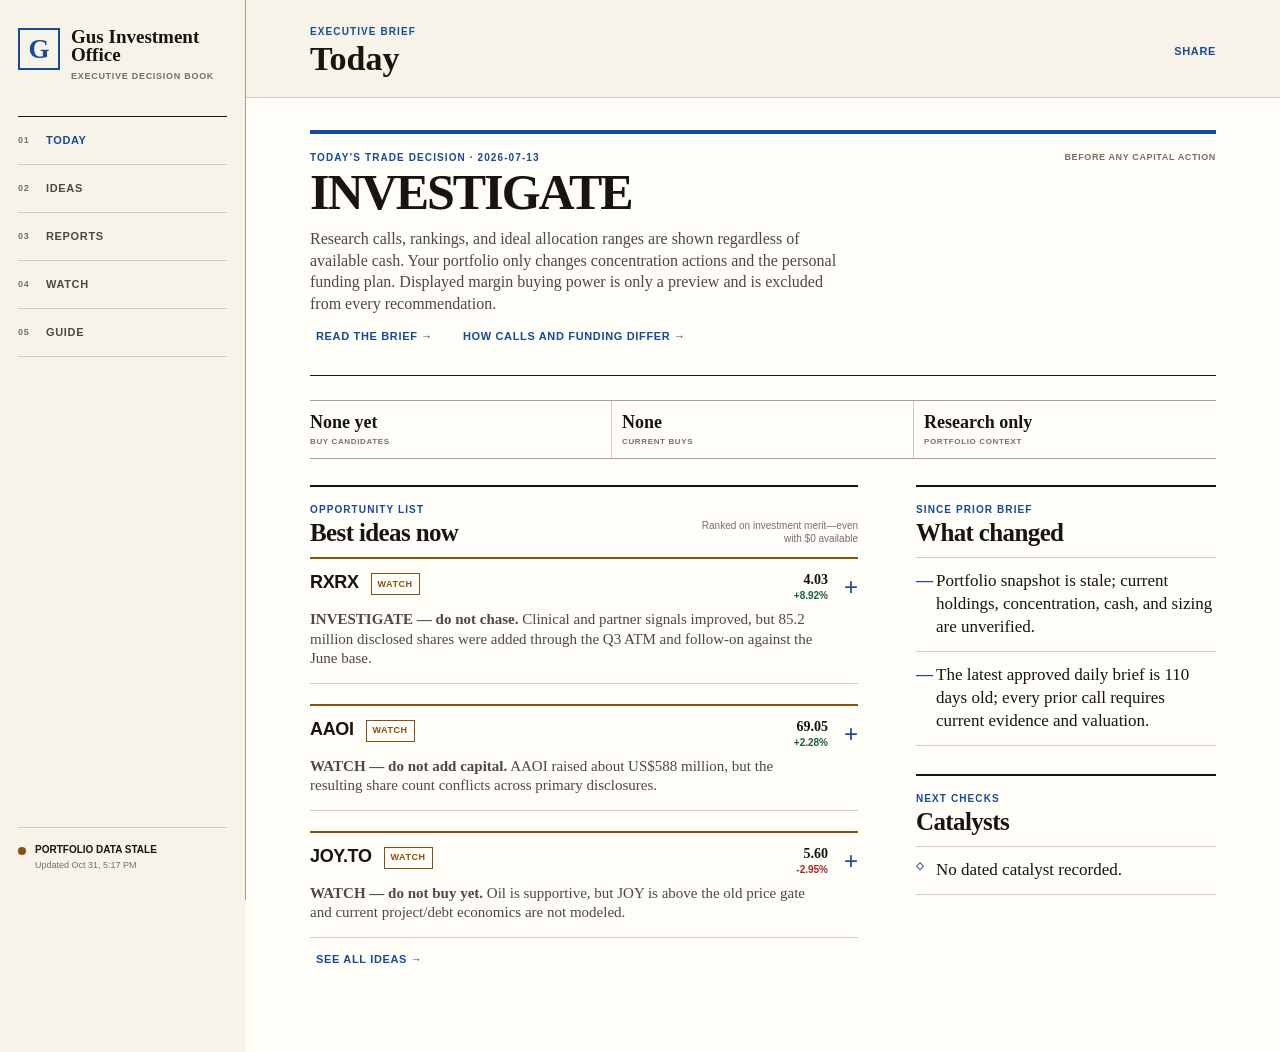
==== commit 44f5a796: "Auto-refresh dashboard data" ====
--- a/standalone.html
+++ b/standalone.html
@@ -3,7 +3,7 @@
 <head>
   <meta charset="utf-8" />
   <meta name="viewport" content="width=device-width, initial-scale=1, viewport-fit=cover" />
-  <meta http-equiv="Content-Security-Policy" content="default-src 'none'; script-src 'sha256-K185Lqc89veatlKejg073OfzbDIKopFToNSUl3U0S68=' 'sha256-sKRJsxBwfOsu+VdgxXwE2aWAT4NpemjPrCH+cqUo388=' 'sha256-CsD8G9y+hlXkGwmnaIu7H+opZbvorwOIvJ78rox71Ws=' 'sha256-tUhohVXs1hY11JlLeVYim1lYkK6FzgowKLJPJQgw3Xs='; style-src 'sha256-LfJvfw5yjshOjPOQz+x7z2was41flUT84C6+GS5SQEo='; img-src data:; object-src 'none'; base-uri 'none'; form-action 'none'" />
+  <meta http-equiv="Content-Security-Policy" content="default-src 'none'; script-src 'sha256-K185Lqc89veatlKejg073OfzbDIKopFToNSUl3U0S68=' 'sha256-sKRJsxBwfOsu+VdgxXwE2aWAT4NpemjPrCH+cqUo388=' 'sha256-bhgeO5za54qU0BZLBOhdFwLj+riiwvyceMZbHeX5mTU=' 'sha256-tUhohVXs1hY11JlLeVYim1lYkK6FzgowKLJPJQgw3Xs='; style-src 'sha256-LfJvfw5yjshOjPOQz+x7z2was41flUT84C6+GS5SQEo='; img-src data:; object-src 'none'; base-uri 'none'; form-action 'none'" />
   <meta name="theme-color" content="#f7f3e8" />
   <meta name="description" content="Gus Investment Office — executive decisions, catalysts, and investment reports." />
   <meta name="mobile-web-app-capable" content="yes" />
@@ -451,7 +451,7 @@
       <button type="button" data-view="guide"><span class="nav-glyph" aria-hidden="true">?</span><span>Guide</span></button>
     </nav>
   </div>
-  <script>window.__STANDALONE__ = true; window.__SITE_DATA__ = {"meta": {"generatedAt": "2026-10-31T12:46:56-04:00", "title": "Gus Investment Office", "subtitle": "Decision status, current calls, catalysts, and investment reports", "publicSafety": "Public-safe executive view. Private amounts, local paths, prompts, and raw ledgers are excluded."}, "executive": {"action": "INVESTIGATE — no current decision packet; no capital action", "gate": "FAIL", "urgency": "Before any capital action", "materialChanges": ["Portfolio snapshot is stale; current holdings, concentration, cash, and sizing are unverified.", "The latest approved daily brief is 110 days old; every prior call requires current evidence and valuation."], "catalysts": [], "evidenceCutoff": ["Latest approved daily brief: 2026-07-13."], "reportId": "report-office-reports-daily-2026-07-13-md", "date": "2026-07-13", "stale": true}, "portfolio": {"authoritative": false, "gate": "FAIL", "status": "Portfolio data stale", "asOf": "2026-07-14T12:04:38-04:00", "ageDays": 109.0, "missing": ["current portfolio snapshot"], "message": "Current holdings are not verified and fresh, so no buy, add, hold, reduce, or sizing call can be authorized.", "actions": [], "margin": {"status": "Not linked", "includedAsCapital": false, "message": "Displayed margin buying power is only a preview and is excluded from every recommendation."}}, "currentBuys": [], "buyCandidates": [], "decisions": [{"instrument": "RXRX", "action": "INVESTIGATE", "researchRating": "WATCH", "note": {"call": "INVESTIGATE — do not chase.", "why": "Clinical and partner signals improved, but 85.2 million disclosed shares were added through the Q3 ATM and follow-on against the June base.", "upside": "Durable FAP benefit, oncology responses and partner milestones could validate the platform and pipeline.", "risk": "Small cohorts, long regulatory timelines, cash burn and dilution can overwhelm per-share value.", "next": "November 2 patient-level REC-4881 data plus a fully diluted risk-adjusted SOTP."}, "as_of": "2026-10-16T09:26:19-04:00", "return_profile": {"probability_weighted_expected_return_pct": null, "realistic_downside_pct": null, "upside_downside_ratio": null}, "allocationPlan": {"initialPct": 0, "targetPct": 0, "maximumPct": 0, "entryMethod": "No trade; complete clinical, forensic-valuation, red-team and portfolio-risk gates", "capitalIndependent": true}, "evidenceLinks": [{"label": "Recursion 8-K and exhibits for clinical, partnership and financing updates", "url": "https://www.sec.gov/Archives/edgar/data/1601830/000160183026000128/rxrx-20261015.htm"}, {"label": "Recursion final prospectus supplement for 61.54 million-share offering", "url": "https://www.sec.gov/Archives/edgar/data/1601830/000160183026000134/rxrx-finalprosuppxoct2026o.htm"}], "relatedReports": []}, {"instrument": "AAOI", "action": "INVESTIGATE", "researchRating": "WATCH", "note": {"call": "WATCH — do not add capital.", "why": "AAOI raised about US$588 million, but the resulting share count conflicts across primary disclosures.", "upside": "New capacity can create value if margins and cash generation scale faster than dilution.", "risk": "Repeated equity funding can destroy per-share returns even when revenue grows.", "next": "Current broker export, then exact Q3 shares, margins, working capital and cash flow."}, "as_of": "2026-10-14T09:16:40-04:00", "return_profile": {"probability_weighted_expected_return_pct": null, "realistic_downside_pct": null, "upside_downside_ratio": null}, "allocationPlan": {"initialPct": 0, "targetPct": 0, "maximumPct": 0, "entryMethod": "No trade and no margin; complete Gate 0 and forensic reconciliation", "capitalIndependent": true}, "evidenceLinks": [{"label": "Applied Optoelectronics completion of US$600 million ATM — 2026-10-05", "url": "https://www.prnewswire.com/news-releases/applied-optoelectronics-announces-completion-of-previously-announced-at-the-market-offering-302897857.html"}, {"label": "AAOI officer Form 144 filed 2026-10-13", "url": "https://www.sec.gov/Archives/edgar/data/1158114/000197407826000378/xsl144X01/primary_doc.xml"}, {"label": "SEC EDGAR AAOI submissions index checked 2026-10-14", "url": "https://data.sec.gov/submissions/CIK0001158114.json"}], "relatedReports": ["report-office-reports-daily-2026-07-13-md", "report-office-reports-weekly-2026-07-11-weekly-ic-md", "report-office-reports-2026-07-10-initial-cio-note-md"]}, {"instrument": "OBE.TO", "action": "AVOID", "researchRating": "AVOID", "note": {"call": "AVOID for now.", "why": "Oil is supportive, but OBE has not yet proved that the stronger price converts into free cash flow and lower debt.", "upside": "A clean FCF and deleveraging print could create a re-entry.", "risk": "Capital needs and leverage can absorb the commodity windfall.", "next": "Positive post-acquisition FCF and sequential total-debt decline."}, "as_of": "2026-10-14T09:16:40-04:00", "return_profile": {"probability_weighted_expected_return_pct": null, "realistic_downside_pct": null, "upside_downside_ratio": null}, "allocationPlan": {"initialPct": 0, "targetPct": 0, "maximumPct": 0, "entryMethod": "No trade; current company evidence, full forensic model, red team and Gate 0 are required", "capitalIndependent": true}, "evidenceLinks": [{"label": "EIA Short-Term Energy Outlook — October 2026", "url": "https://www.eia.gov/outlooks/steo/"}, {"label": "Yahoo Finance delayed NYMEX WTI front month and contract curve — observed 2026-10-14 09:15 EDT", "url": "https://query1.finance.yahoo.com/v8/finance/chart/CLZ27.NYM?range=5d&interval=1d"}, {"label": "Obsidian acquisition close and updated guidance", "url": "https://www.sec.gov/Archives/edgar/data/1334388/000119312526293579/july_2_pr_acq_close_guid.htm"}], "relatedReports": ["report-office-reports-weekly-2026-07-11-weekly-ic-md"]}, {"instrument": "JOY.TO", "action": "INVESTIGATE", "researchRating": "WATCH", "note": {"call": "WATCH — do not buy yet.", "why": "Oil is supportive, but JOY is above the old price gate and current project/debt economics are not modeled.", "upside": "Successful Duvernay and power execution could create a future entry.", "risk": "Project delays, debt, convertibles and abandonment costs can absorb the oil benefit.", "next": "Current results proving execution and stable debt, or a materially lower price."}, "as_of": "2026-10-14T09:16:40-04:00", "return_profile": {"probability_weighted_expected_return_pct": null, "realistic_downside_pct": null, "upside_downside_ratio": null}, "allocationPlan": {"initialPct": 0, "targetPct": 0, "maximumPct": 0, "entryMethod": "No trade; rebuild the model and clear forensic, red-team, portfolio-risk and Gate 0 requirements", "capitalIndependent": true}, "evidenceLinks": [{"label": "EIA Short-Term Energy Outlook — October 2026", "url": "https://www.eia.gov/outlooks/steo/"}, {"label": "Yahoo Finance delayed NYMEX WTI front month and contract curve — observed 2026-10-14 09:15 EDT", "url": "https://query1.finance.yahoo.com/v8/finance/chart/CLZ27.NYM?range=5d&interval=1d"}, {"label": "Yahoo Finance delayed OBE and JOY.TO closes — 2026-10-13", "url": "https://query1.finance.yahoo.com/v8/finance/chart/OBE?range=10d&interval=1d"}, {"label": "Journey Q1 2026 financial statements", "url": "https://www.journeyenergy.ca/wp-content/uploads/Reports/Financial_Reports/JEI_FS_Q1_2026.pdf"}], "relatedReports": ["report-office-reports-weekly-2026-07-11-weekly-ic-md"]}, {"instrument": "AVAV", "action": "INVESTIGATE", "researchRating": "WATCH", "note": {"call": "Potential buy; finish the numbers first.", "why": "Defense demand and funded backlog are strong, and the price reset may have lowered expectations.", "upside": "Shares could rerate if backlog becomes profitable revenue and free cash flow.", "risk": "BlueHalo integration, dilution, and weak cash conversion may make the stock expensive.", "next": "Normalized FY2027 margin, cash-flow, debt, and dilution model."}, "as_of": "2026-07-11T11:20:00-04:00", "return_profile": {"probability_weighted_expected_return_pct": null, "realistic_downside_pct": null, "upside_downside_ratio": null}, "allocationPlan": {"initialPct": 0, "targetPct": 0, "maximumPct": 0, "entryMethod": "No trade; forensic, variant, red-team, portfolio-risk and Gate 0 clearance are required", "capitalIndependent": true}, "evidenceLinks": [{"label": "AeroVironment fiscal 2026 Form 10-K", "url": "https://www.sec.gov/Archives/edgar/data/1368622/000110465926078906/avav-20260430x10k.htm"}, {"label": "U.S. Treasury daily par yield curve — 2026-07-10", "url": "https://home.treasury.gov/resource-center/data-chart-center/interest-rates/pages/xml?data=daily_treasury_yield_curve&field_tdr_date_value=2026"}], "relatedReports": ["report-office-reports-daily-2026-07-13-md", "report-office-reports-weekly-2026-07-11-weekly-ic-md", "report-office-reports-2026-07-10-initial-cio-note-md"]}, {"instrument": "LITE", "action": "INVESTIGATE", "researchRating": "WATCH", "note": {"call": "Watch, not buy.", "why": "The share-price move is real, but no new company event or valuation discount has been established.", "upside": "AI-network demand could lift revenue and margins if customer orders accelerate.", "risk": "The move may be trading flow and could reverse.", "next": "Next filing or earnings update, plus a current valuation check."}, "as_of": "2026-07-10T13:29:36-04:00", "return_profile": {"probability_weighted_expected_return_pct": null, "realistic_downside_pct": null, "upside_downside_ratio": null}, "allocationPlan": {"initialPct": 0, "targetPct": 0, "maximumPct": 0, "entryMethod": "No trade; complete Gate 2 triage and portfolio Gate 0", "capitalIndependent": true}, "evidenceLinks": [{"label": "Lumentum SEC submissions index as of 2026-07-10 13:29 EDT", "url": "https://data.sec.gov/submissions/CIK0001633978.json"}, {"label": "Lumentum official news releases page as of 2026-07-10 13:29 EDT", "url": "https://www.lumentum.com/en/newsroom/news-releases"}], "relatedReports": ["report-office-reports-daily-2026-07-13-md", "report-office-reports-weekly-2026-07-11-weekly-ic-md", "report-office-reports-daily-2026-07-10-md"]}, {"instrument": "IONS", "action": "INVESTIGATE", "researchRating": "WATCH", "note": {"call": "Do not buy yet.", "why": "A major heart-disease trial failed, reducing the likely value of eplontersen.", "upside": "Upside returns if regulators support a narrower use or the remaining pipeline is worth more than the market assumes.", "risk": "The remaining drugs and cash may not support today’s valuation.", "next": "Full trial data and the Ionis/AstraZeneca regulatory plan."}, "as_of": "2026-07-10T13:17:00-04:00", "return_profile": {"probability_weighted_expected_return_pct": null, "realistic_downside_pct": null, "upside_downside_ratio": null}, "allocationPlan": {"initialPct": 0, "targetPct": 0, "maximumPct": 0, "entryMethod": "No trade; complete event underwriting and portfolio Gate 0", "capitalIndependent": true}, "evidenceLinks": [{"label": "Ionis 2026-07-09 Form 8-K, Exhibit 99.1", "url": "https://www.sec.gov/Archives/edgar/data/874015/000114036126028092/ef20077664_ex99-1.htm"}], "relatedReports": ["report-office-reports-daily-2026-07-13-md", "report-office-reports-weekly-2026-07-11-weekly-ic-md", "report-office-reports-2026-07-10-initial-cio-note-md"]}], "watchlist": [{"instrument": "IONS", "theme": "RNA therapeutics / ATTR", "stage": "event_reunderwrite", "action": "INVESTIGATE", "research_priority": "urgent", "trigger": "Rebuild eplontersen ATTR-CM economics and pipeline SOTP from the failed primary endpoint, including monotherapy-label probability and current valuation.", "invalidation": "Do not treat subgroup evidence as registration-grade without regulator/partner support; reject if remaining pipeline value cannot support the current enterprise value.", "next_event": "Full trial data, regulatory strategy, and partner guidance"}, {"instrument": "AVAV", "theme": "defense autonomy and counter-UAS", "stage": "gate3_forensic", "action": "INVESTIGATE", "research_priority": "high", "trigger": "Overdue versus 2026-07-17: reconcile FY2026 acquisition accounting and negative cash conversion into an organic backlog-to-margin model and compare with KTOS plus 3-month T-bills by 2026-07-24.", "invalidation": "Return to rejected status if funded backlog fails to bridge to normalized positive FCF, dilution/debt erase upside, or conservative upside/downside remains below 3:1.", "next_event": "Forensic completion deadline extended to 2026-07-24 after miss; next issuer filing if earlier"}, {"instrument": "KTOS", "theme": "defense autonomy / hypersonics", "stage": "acquisition_dilution_forensic", "action": "INVESTIGATE", "research_priority": "high", "trigger": "Fold the Jetset acquisition, 547,249 closing shares and up to 121,592 earn-out shares into the overdue KTOS diluted-share, cash-flow and acquisition-return model; compare with AVAV and T-bills.", "invalidation": "Reject promotion if acquisition economics, funded-backlog conversion, dilution or valuation fail the positive-EV and 3:1 upside/downside hurdle.", "next_event": "Current KTOS forensic model and next quarterly filing"}, {"instrument": "NTLA", "theme": "in-vivo gene editing / ATTR", "stage": "readthrough_diagnosis", "action": "INVESTIGATE", "research_priority": "high", "trigger": "Determine whether IONS read-through changes NTLA's mechanism, comparator, endpoint probability, commercial assumptions, or only sentiment; verify all current disclosures.", "invalidation": "Avoid if clinical/endpoint comparability makes the IONS failure directly adverse or cash runway/dilution overwhelms option value.", "next_event": "Company-specific clinical or regulatory update"}, {"instrument": "RXRX", "theme": "AI-enabled drug discovery and clinical-stage biotechnology", "stage": "clinical_financing_event_triage", "action": "INVESTIGATE", "research_priority": "high", "trigger": "Reconcile patient-level REC-4881 and REC-1245 evidence, FDA-path assumptions, pro-forma fully diluted shares, quarterly cash burn and a risk-adjusted SOTP before promotion; compare with cash and the best non-biotech candidate.", "invalidation": "De-escalate or AVOID if durability/safety weakens, FDA alignment delays the registrational path, cash burn compresses the stated runway, or dilution-adjusted expected value fails the office hurdle.", "next_event": "REC-4881 presentation at CGA-IGC on 2026-11-02; registrational-trial details expected later in 2026"}, {"instrument": "LITE", "theme": "optical components / AI connectivity", "stage": "price_dislocation_diagnosis", "action": "INVESTIGATE", "research_priority": "medium", "trigger": "Identify a primary-source cause for the 10.25% two-trading-day move, then complete current-price/share-count valuation, demand, margin, dilution, and peer checks.", "invalidation": "Do not infer fundamental upside from price action; de-escalate if no primary evidence or valuation edge survives triage.", "next_event": "Next official company filing/release or confirmed earnings date"}, {"instrument": "TMDX", "theme": "transplant medtech and logistics", "stage": "lead_unverified", "action": "INVESTIGATE", "research_priority": "medium", "trigger": "Verify current filings, commercial volume, aircraft/logistics capital intensity, margins, reimbursement, valuation, and competitive alternatives.", "invalidation": "Growth depends on uneconomic logistics capital, reimbursement weakens, or margin/cash conversion fails.", "next_event": null}, {"instrument": "AAOI", "theme": "AI optical transceivers", "stage": "two_day_selloff_continued_q3_catalyst_dated", "action": "INVESTIGATE", "research_priority": "urgent_if_currently_held", "trigger": "Obtain a current broker export now; at the November 5 Q3 release reconcile fully diluted shares, revenue quality, gross margin, working capital, expansion commitments and per-share free cash flow before any holding or new-capital action.", "invalidation": "Do not average down on the two-day decline. Reject promotion if Q3 does not convert growth into durable margin and per-share cash flow or if financing and execution risk leave unbounded downside.", "next_event": "AAOI Q3 2026 results and call — 2026-11-05 16:30 EST"}, {"instrument": "JOY.TO", "theme": "Canadian small-cap oil / Duvernay / power", "stage": "macro_gate_passed_price_and_company_gates_failed", "action": "INVESTIGATE", "research_priority": "high_reunderwrite", "trigger": "Rebuild current EV, dual FCF views and debt/convert/ARO sensitivity using the October oil curve; require verified Duvernay and power execution with stable or falling debt, or a price near the registered C$3.40 gate.", "invalidation": "De-escalate if Duvernay or power execution slips, refinancing worsens, debt rises, or refreshed valuation cannot produce positive expected value and at least 3:1 upside/downside.", "next_event": "Next JOY results and Duvernay/power commissioning update; delayed C$5.57 close remains above the price gate"}, {"instrument": "OBE.TO", "theme": "Canadian small-cap oil", "stage": "macro_gate_passed_company_gate_failed", "action": "AVOID", "research_priority": "urgent_reunderwrite", "trigger": "Rebuild current enterprise value and normalized/guided FCF using the October oil curve; require positive post-acquisition FCF and sequential total-debt decline in a current issuer filing before reconsidering AVOID.", "invalidation": "Maintain AVOID if total debt does not decline, capex remains cash-negative at normalized oil, borrowing stress rises, or refreshed downside remains incompatible with concentrated sizing.", "next_event": "Next OBE quarterly results and debt/FCF reconciliation"}, {"instrument": "VST", "theme": "power scarcity / PJM capacity", "stage": "capacity_auction_reunderwrite", "action": "INVESTIGATE", "research_priority": "medium_high", "trigger": "Reconcile the 10,924.4 MW PJM award into incremental 2028/2029 EBITDA and FCF after hedges, costs, debt and tax; treat the July 16 receivables-facility upsizing to US$1.25 billion as liquidity context only, then compare with current valuation and alternative power names.", "invalidation": "De-escalate if the auction economics are already priced, largely offset by hedges/costs/regulation, or downside remains unbounded after leverage.", "next_event": "Next Vistra guidance or filing quantifying PJM auction earnings impact"}], "marketNotes": [], "glossary": [{"term": "Research call", "definition": "Our view of the stock on its own: buy, conditional buy, watch, or avoid—independent of available cash."}, {"term": "Buy candidate", "definition": "The research looks attractive. It remains visible even if the account has no cash or the personal funding plan is undecided."}, {"term": "Current buy", "definition": "A buy that has passed the research gates and has an actionable entry plan. Available cash is reported separately."}, {"term": "Portfolio context", "definition": "Current holdings, account types, concentration, cash, and risk limits. These shape sequencing and funding but never hide an attractive idea."}, {"term": "Ideal allocation", "definition": "The initial, target, and maximum portfolio percentages justified by the thesis, shown independently of current capital."}, {"term": "Funding plan", "definition": "How an approved idea would actually be funded. Cash, sales, contributions, and any explicitly authorized borrowing are separate from the research call."}, {"term": "Catalyst", "definition": "An event that could move the stock or prove the thesis."}, {"term": "Thesis-breaker", "definition": "Evidence that would make us change or abandon the investment view."}, {"term": "Weighted return", "definition": "The average return across bear, base, and bull outcomes after applying their probabilities."}, {"term": "Realistic downside", "definition": "The loss in a plausible bad case—not the absolute worst imaginable outcome."}, {"term": "Upside / downside", "definition": "Credible upside divided by plausible downside. Roughly 3:1 is a strong hurdle."}], "reports": [{"id": "report-office-reports-daily-2026-07-13-md", "title": "Daily Executive Brief — 2026-07-13", "category": "Daily Brief", "date": "2026-07-13", "updated": "2026-07-13T09:31:45-04:00", "content": "# Daily Executive Brief — 2026-07-13\n\n## DECISION\n\n**Action required today:** NONE — no material change; no capital action  \n**Portfolio Gate 0:** FAIL  \n**Urgency:** Trigger-dependent\n\n## MATERIAL CHANGES\n\n- **No material change; no action.** portfolio data remains not yet connected. Positions, cash/liabilities, account and tax treatment, base currency, constraints, options, and margin terms remain non-authoritative. Authorized target/initial/max sizing and borrowed capital remain **0%**.\n- No new SEC filing was present after the 2026-07-11 weekly-IC cutoff for AVAV, IONS, NTLA, LITE, AAOI, TMDX, VST, KTOS, or the trigger watchlist issuers checked. No new price/volume alert was recorded after 2026-07-10; markets were closed over the weekend.\n- Official macro evidence did not change the regime call: the latest Treasury curve remains 2026-07-10, the latest available HY/CCC OAS observations remain 2026-07-09, and the Federal Reserve press feed contains no release after 2026-07-09.\n\n## PORTFOLIO ACTIONS\n\n| Instrument | Action | Current | Target | Initial/Max | Timing | Invalidation |\n|---|---|---:|---:|---:|---|---|\n| Portfolio-wide | INVESTIGATE | Unknown | 0% | 0% / 0% | Pending verified holdings | Gate 0 remains failed |\n\n## RISKS / CATALYSTS\n\n- **2026-07-14, 08:30 EDT — June CPI.** Owner: Macro Strategist. Reassess inflation-shock versus slowdown probabilities only after the official release; Gate 0 still prohibits a trade.\n- **2026-07-17 — AVAV forensic deadline.** Promote only if acquisition accounting, organic margins, working capital, net debt, dilution, and three valuation scenarios establish positive expected value and at least 3:1 upside/downside; otherwise return to Gate 2 or reject.\n\n## EVIDENCE CUTOFF\n\n- **2026-07-13 09:16 EDT.** Direct sources: [SEC company submissions](https://data.sec.gov/submissions/), [Federal Reserve press feed](https://www.federalreserve.gov/feeds/press_all.xml), [U.S. Treasury yield curve](https://home.treasury.gov/resource-center/data-chart-center/interest-rates/pages/xml?data=daily_treasury_yield_curve&field_tdr_date_value=2026), [FRED HY/CCC OAS](https://fred.stlouisfed.org/graph/fredgraph.csv?id=BAMLH0A0HYM2,BAMLH0A3HYC), and [BLS release calendar](https://www.bls.gov/schedule/news_release/bls.ics).\n- Missing input: authoritative current broker export and constraints.", "summary": "Action required today: NONE — no material change; no capital action Portfolio Gate 0: FAIL Urgency: Trigger-dependent", "tags": ["AAOI", "AVAV", "IONS", "KTOS", "LITE", "NTLA", "TMDX", "VST"], "links": [{"label": "SEC company submissions", "url": "https://data.sec.gov/submissions/"}, {"label": "Federal Reserve press feed", "url": "https://www.federalreserve.gov/feeds/press_all.xml"}, {"label": "U.S. Treasury yield curve", "url": "https://home.treasury.gov/resource-center/data-chart-center/interest-rates/pages/xml?data=daily_treasury_yield_curve&field_tdr_date_value=2026"}, {"label": "FRED HY/CCC OAS", "url": "https://fred.stlouisfed.org/graph/fredgraph.csv?id=BAMLH0A0HYM2,BAMLH0A3HYC"}, {"label": "BLS release calendar", "url": "https://www.bls.gov/schedule/news_release/bls.ics"}], "related_decisions": ["AAOI", "AVAV", "IONS", "KTOS", "LITE", "NTLA", "TMDX", "VST"]}, {"id": "report-office-reports-weekly-2026-07-11-weekly-ic-md", "title": "Weekly Investment Committee — 2026-07-11", "category": "Weekly IC", "date": "2026-07-11", "updated": "2026-07-11T11:07:27-04:00", "content": "# Weekly Investment Committee — 2026-07-11\n\n**Evidence cutoff:** 2026-07-11 11:20 EDT; market prices are delayed 2026-07-10 closes.  \n**Portfolio Gate 0:** **FAIL** — portfolio data remains not yet connected. Only `INVESTIGATE`/`AVOID`; all current/target/initial/max authorized allocations are **0%** and borrowed capital is **0%**.\n\n## CIO DECISIONS\n\n1. **AVAV — INVESTIGATE (5/10).** Current allocation unknown; target/initial/max **0% / 0% / 0%**. Advance from Gate 2 (74/100) to Gate 3 forensic work, due **2026-07-17**. Delayed close **US$144.58** and 50.608m dated shares imply **US$7.32bn market cap**; cash/debt imply **US$7.67bn EV**, **3.88x FY2026 sales**. Recognition path: US$1.183bn funded backlog, with issuer expecting about 85% recognized in FY2027. Invalidation: normalized funded-backlog conversion fails to produce positive FCF, dilution/debt erase the valuation edge, or conservative upside/downside remains below 3:1. **No trade.**\n2. **IONS — INVESTIGATE (2/10).** Current allocation unknown; target/initial/max **0% / 0% / 0%**. The CARDIO-TTRansform primary-endpoint failure is verified, but full data, regulator/partner strategy and pipeline SOTP are absent. Hard fail: no defensible EV or return distribution. Do not average down.\n3. **JOY.TO — INVESTIGATE (7/10 research conviction; 0% capital).** Existing model still yields roughly **−11.3% probability-weighted return** with **−53% realistic downside**. It remains preferred to OBE inside the oil slot, but not to cash/T-bills or AVAV for research priority. Re-open only on its registered price/operating/debt triggers.\n\nNo `BUY/ADD/HOLD/REDUCE/EXIT/HEDGE` cleared the gates.\n\n## REGIME AND PORTFOLIO\n\n| Regime | Probability | Evidence and implication |\n|---|---:|---|\n| Sticky inflation / soft growth | 45% | Fed remains 3.50%–3.75%; June payroll growth was soft; 3m/10y/30y Treasury yields were 3.85%/4.56%/5.06% on July 10. Prefer balance-sheet quality and near-duration cash flows. |\n| Energy/geopolitical inflation shock | 30% | Physical oil tightness is real, but July IEA/EIA evidence still allows normalization; USO fell 15.6% over the sampled month. Avoid levered producers that need a high strip. |\n| Disinflation with sharper slowdown | 25% | Long-duration Treasuries and defensives would improve, while weak credit/cyclicals deteriorate. TLT was down 1.8% over the sampled month, so this is not the priced base case. |\n\n**Cross-asset read:** delayed one-month proxies show SPY +2.3%, QQQ +1.2%, IWM +1.9%, XLF +5.9%, XLV +4.4%, EFA −0.4%, EEM −0.9%, TLT −1.8%, UUP +1.6%, GLD −2.4%, and USO −15.6%. This is consistent with resilient U.S. risk assets, stronger financials/healthcare, firm USD and pressure on duration/commodities—not a broad panic.\n\n**Portfolio risk:** exposures, concentrations, tax lots, FX, options, cash needs and margin terms remain unknown. Correlated-loss and forced-liquidation stress cannot be run. The only defensible risk budget is **0% new capital and 0% borrowed capital** pending Gate 0.\n\n## CANDIDATES THROUGH GATES\n\n| Candidate | Gate | Triage | EV | Downside | Catalyst | Red team | Portfolio fit | CIO action |\n|---|---:|---:|---:|---:|---|---|---|---|\n| AVAV | 3 | 74/100 | Not yet defensible | Not yet defensible | Normalized model by 2026-07-17; funded-backlog conversion thereafter | **REWORK:** acquisition accounting, cash conversion, debt/dilution | Blocked by Gate 0; compare with TMDX/KTOS and 3m T-bills | **INVESTIGATE, 0%** |\n| IONS | 2 | 58/100; hard fail | Not modeled | Unbounded pending SOTP | Full trial/regulatory strategy; date unverified | **BLOCK-INCOMPLETE:** subgroup/regulatory and pipeline value | Blocked | **INVESTIGATE, 0%** |\n| JOY.TO | 5 complete / 6 blocked | Prior pass | −11.3% weighted | −53% | Price ≤C$3.40 or verified Duvernay/power execution with stable debt | **REWORK:** commodity, execution, refinancing | Inferior to 3.85% 3m Treasury hurdle | **INVESTIGATE, 0%** |\n\n### AVAV specialist conflict reconciliation\n\n- **Industrials specialist steelman:** appropriated funded backlog rose to US$1.183bn; about 85% is expected to convert in FY2027, and the 21% one-month price decline may have reset expectations without destroying long-cycle demand.\n- **Forensic view:** FY2026 revenue was US$1.977bn, but GAAP operating loss was US$311m; CFO was −US$78m and capex US$63m. At 3.88x trailing sales EV, investors still pay for successful normalization.\n- **Independent red team:** BlueHalo integration, purchase accounting, cost-to-complete estimates, working-capital demands, debt and dilution can make backlog growth economically hollow. US$1.458bn unfunded backlog is not an ASC 606 obligation and receives no contracted-revenue credit.\n- **CIO reconciliation:** advance research, not capital. A 65% forecast is registered that at least US$1.00555bn of the April 2026 funded-backlog cohort is recognized in FY2027; margin and FCF still determine value.\n\n**Opportunity-cost comparison:** AVAV is the best promoted lead. Outside its sector, TMDX is the best retained research alternative because transplant logistics has a distinct demand driver, but its current commercial-volume, reimbursement, aircraft-capital and valuation work is incomplete and therefore it does not pass triage. Three-month Treasuries yield **3.85%** with materially lower underwriting risk; AVAV must show positive expected return and at least 3:1 upside/downside after debt/dilution to displace that hurdle. KTOS remains the direct-sector comparator but its May 2026 share count shows material expansion and its forensic comparison is unfinished.\n\n## REJECTED / DEFERRED\n\n- **OBE.TO — AVOID:** issuer guidance remains cash-negative even at US$75 WTI; prior weighted return −23% and bear downside −63%. Re-open only with positive FCF, sequential debt reduction and supportive strip.\n- **NTLA — deferred:** IONS read-through is not yet mapped to NTLA's mechanism, endpoint, comparator, cash runway and dilution; price sympathy is not evidence.\n- **LITE / AAOI — deferred:** large price moves and legacy AI-optics narratives do not replace current unit, margin, working-capital and dilution models. AAOI's sampled one-month decline was 30.6%; no falling-knife promotion.\n- **TMDX — deferred:** distinct healthcare opportunity, but primary commercial-volume, reimbursement, logistics-capital and current valuation evidence remain incomplete.\n- **VST — deferred:** positive power theme and sampled one-month strength (+8.5%), but contract economics, hedges, regulatory exposure and current valuation are not reconciled.\n- **KTOS — deferred:** direct AVAV alternative; funded economics, cash conversion and dilution-adjusted valuation are not yet comparable.\n- **Cash/T-bills — benchmark, not rejected:** 3m Treasury yield of 3.85% is the minimum opportunity-cost hurdle.\n\n## ZERO-BASED DISCOVERY\n\n**Coverage quota:** 14 of 16 lanes (87.5%) were outside the legacy AI-optics/compute focus; no current holdings could be used because the portfolio ledger is non-authoritative. Every mandated lane was searched; only AVAV advanced.\n\n| Lane searched | Evidence/screen | Result |\n|---|---|---|\n| Macro/rates/sovereigns | Fed releases; Treasury 1m–30y curve | Positive cash hurdle and long-end duration pressure; no sovereign trade advanced. |\n| Credit | HY/CCC spread ledger plus HYG/LQD price proxies | Aggregate credit not distressed enough for broad credit beta; weakest issuers remain vulnerable. |\n| FX | UUP proxy +1.6% sampled month | Firm USD is a headwind to unhedged foreign returns; no clean variant identified. |\n| Commodities | EIA/IEA oil evidence; USO/GLD proxies | Oil normalization risk defeats levered OBE/JOY; gold lacked a fresh catalyst. |\n| Broad equities | SPY/QQQ/IWM | U.S. equities resilient; no index dislocation versus T-bills. |\n| Consumer | XLY and generalist screen | No primary-source candidate cleared valuation/catalyst triage. |\n| Financials | XLF +5.9% sampled month; rate curve | Strength is visible, but no bank/insurer had a verified security-level variant in this cycle. |\n| Healthcare | XLV; IONS/NTLA event; TMDX | IONS is event work, NTLA is read-through diagnosis, TMDX deferred. None cleared underwriting. |\n| Software/internet | IGV proxy | No primary-source lead with a valuation reset and recognition path cleared triage. |\n| Industrials/defense | AVAV/KTOS; ITA proxy | **AVAV advanced** on funded backlog plus price reset; KTOS retained as comparator. |\n| Energy/materials | XLE/XLB; OBE/JOY; EIA/IEA | Levered producers fail downside/FCF tests; no new miner/materials lead passed. |\n| Real estate/infrastructure | XLRE; VST | Rate pressure limits broad REIT appeal; VST contract valuation remains incomplete. |\n| International/EM | EFA/EEM | Relative weakness alone is not a catalyst; currency and country-specific evidence absent. |\n| Small/mid caps | IWM; AVAV/KTOS/TMDX/OBE/JOY | AVAV only pass; financing/dilution and cash-conversion hard fails rejected others. |\n| Special situations | Current SEC/company-event queue | No merger, spin, tender, recap or forced-flow setup had verified legal terms and bounded break value. |\n| Contradiction search | Oil tightness versus IEA/EIA normalization; defense backlog versus cash burn | Both favored narratives have credible disconfirming evidence; conviction was capped accordingly. |\n\n## NEXT-WEEK CATALYSTS\n\n- **2026-07-14, 08:30 EDT — June CPI.** Owner: Macro Strategist. If sequential inflation re-accelerates versus May, raise the inflation-shock regime and keep duration/leverage research hurdles high; if broad disinflation arrives with weaker activity evidence, raise the slowdown scenario and re-screen duration/defensives. No trade is authorized from the release without Gate 0.\n- **2026-07-17 — AVAV forensic deadline.** Owner: Forensic Accounting and Valuation. Promote to variant/red-team only if organic margin, working capital, net debt, dilution and three valuation scenarios are reconciled; otherwise return it to Gate 2 or reject.\n- **2026-07-18 — next weekly IC.** Owner: CIO. Re-run all lanes, compare the surviving lead with the best outside-sector candidate and the then-current T-bill hurdle.\n\n## EVIDENCE AND DISSENT\n\nPrimary: [Federal Reserve FOMC statement, 2026-06-17](https://www.federalreserve.gov/newsevents/pressreleases/monetary20260617a.htm); [U.S. Treasury yield curve, observed 2026-07-10](https://home.treasury.gov/resource-center/data-chart-center/interest-rates/pages/xml?data=daily_treasury_yield_curve&field_tdr_date_value=2026); [AVAV FY2026 10-K, filed 2026-06-29](https://www.sec.gov/Archives/edgar/data/1368622/000110465926078906/avav-20260430x10k.htm); [IONS event filing, 2026-07-09](https://www.sec.gov/Archives/edgar/data/874015/000114036126028092/ef20077664_ex99-1.htm); [EIA July STEO](https://www.eia.gov/outlooks/steo/); [IEA July Oil Market Report](https://www.iea.org/reports/oil-market-report-july-2026).\n\nMarket prices and one-month changes are delayed Yahoo chart observations and are corroboration only, not primary evidence or executable quotes. The strongest dissent is that AVAV's FY2026 cash burn is acquisition-distorted and funded backlog makes the current multiple attractive; the unresolved answer is whether normalized organic FCF validates that claim. Managed web search was unavailable, so discovery used direct official endpoints, SEC filings, registered ledgers and deterministic delayed-price data; this limits discovery breadth and is one reason only one candidate advanced.", "summary": "Evidence cutoff: 2026-07-11 11:20 EDT; market prices are delayed 2026-07-10 closes. Portfolio Gate 0: FAIL — portfolio data remains not yet connected. Only INVESTIGATE/AVOID; all current/target/initial/max authorized allocations are 0% and borrowed capital is 0%.", "tags": ["AAOI", "AVAV", "IONS", "JOY.TO", "KTOS", "LITE", "NTLA", "OBE.TO", "TMDX", "VST"], "links": [{"label": "Federal Reserve FOMC statement, 2026-06-17", "url": "https://www.federalreserve.gov/newsevents/pressreleases/monetary20260617a.htm"}, {"label": "U.S. Treasury yield curve, observed 2026-07-10", "url": "https://home.treasury.gov/resource-center/data-chart-center/interest-rates/pages/xml?data=daily_treasury_yield_curve&field_tdr_date_value=2026"}, {"label": "AVAV FY2026 10-K, filed 2026-06-29", "url": "https://www.sec.gov/Archives/edgar/data/1368622/000110465926078906/avav-20260430x10k.htm"}, {"label": "IONS event filing, 2026-07-09", "url": "https://www.sec.gov/Archives/edgar/data/874015/000114036126028092/ef20077664_ex99-1.htm"}, {"label": "EIA July STEO", "url": "https://www.eia.gov/outlooks/steo/"}, {"label": "IEA July Oil Market Report", "url": "https://www.iea.org/reports/oil-market-report-july-2026"}], "related_decisions": ["AAOI", "AVAV", "IONS", "JOY.TO", "KTOS", "LITE", "NTLA", "OBE.TO", "TMDX", "VST"]}, {"id": "report-office-reports-daily-2026-07-10-md", "title": "Daily Executive Brief — 2026-07-10", "category": "Daily Brief", "date": "2026-07-10", "updated": "2026-07-10T13:32:40-04:00", "content": "# Daily Executive Brief — 2026-07-10\n\n## DECISION\n\n**Action required today:** INVESTIGATE — LITE only; no capital action  \n**Portfolio Gate 0:** FAIL  \n**Urgency:** This week\n\n## MATERIAL CHANGES\n\n- **Gate 0 remains failed.** portfolio data is still not yet connected; positions, cash/liabilities, account/tax types, base currency, constraints, options, and margin terms are not authoritative. All targets and initial/max sizes remain **0%**; borrowed capital remains **0%**.\n- **FACT:** At 13:26 EDT, delayed data showed LITE **+10.25% over two trading days**, triggering its registered threshold; it was **−0.79% on the day** with **0.54x** average volume. This is a price alert—not a thesis.\n- **FACT:** No LITE SEC filing was accepted after the 13:18 EDT prior-report cutoff; the latest listed filing was a Schedule 13G/A accepted July 8. Lumentum’s official newsroom showed no July 10 release and listed May 11 as its latest release. **INFERENCE:** no current primary company event explains the move; cause and valuation remain unresolved.\n\n## PORTFOLIO ACTIONS\n\n| Instrument | Action | Current | Target | Initial/Max | Timing | Invalidation |\n|---|---|---:|---:|---:|---|---|\n| LITE | INVESTIGATE | Unknown | 0% | 0% / 0% | This week | No primary catalyst or valuation edge survives triage |\n\n## RISKS / CATALYSTS\n\n- LITE remains at Gate 2. Current price/share count, forensic valuation, demand/margin bridge, dilution, consensus/variant evidence, independent red team, and portfolio-risk review are incomplete; no BUY/ADD sizing is permitted.\n- No new decision-relevant Fed, Treasury, or HY-credit release was found after the prior note. Next dated macro trigger: **June CPI, July 14 at 08:30 EDT**.\n\n## EVIDENCE CUTOFF\n\n- **2026-07-10 13:29 EDT.** Sources: [LITE delayed chart](https://query1.finance.yahoo.com/v8/finance/chart/LITE?range=5d&interval=1d&includePrePost=false); [SEC submissions](https://data.sec.gov/submissions/CIK0001633978.json); [Lumentum newsroom](https://www.lumentum.com/en/newsroom/news-releases); [Fed releases](https://www.federalreserve.gov/feeds/press_all.xml); [BLS calendar](https://www.bls.gov/schedule/news_release/bls.ics).\n- **Missing inputs:** authoritative broker export and constraints; LITE valuation/catalyst evidence. Managed web search was unavailable, so checks used direct official endpoints.", "summary": "Action required today: INVESTIGATE — LITE only; no capital action Portfolio Gate 0: FAIL Urgency: This week", "tags": ["LITE"], "links": [{"label": "LITE delayed chart", "url": "https://query1.finance.yahoo.com/v8/finance/chart/LITE?range=5d&interval=1d&includePrePost=false"}, {"label": "SEC submissions", "url": "https://data.sec.gov/submissions/CIK0001633978.json"}, {"label": "Lumentum newsroom", "url": "https://www.lumentum.com/en/newsroom/news-releases"}, {"label": "Fed releases", "url": "https://www.federalreserve.gov/feeds/press_all.xml"}, {"label": "BLS calendar", "url": "https://www.bls.gov/schedule/news_release/bls.ics"}], "related_decisions": ["LITE"]}, {"id": "report-office-reports-2026-07-10-initial-cio-note-md", "title": "Initial CIO Operating Note — 2026-07-10 13:17 EDT", "category": "CIO Note", "date": "2026-07-10", "updated": "2026-07-10T13:18:00-04:00", "content": "# Initial CIO Operating Note — 2026-07-10 13:17 EDT\n\n## DECISION\n\n**Action:** INVESTIGATE  \n**Conviction:** 2/10 for any new security; 10/10 that no portfolio-aware trade can yet be sized  \n**Target allocation:** 0% pending underwriting  \n**Current allocation:** Unknown  \n**Time horizon:** Immediate intake and event triage  \n**Urgency:** Immediate for any IONS/NTLA holding; otherwise this week\n\n## EXECUTIVE THESIS\n\n- **Do not deploy new capital from this note.** Portfolio Gate 0 fails because positions, options, account split, currency, tax basis, cash, and margin terms are not authoritative.\n- The preliminary US regime is **policy-constrained, inflation-sensitive growth**: Fed 3.50–3.75%; June payrolls +57,000; unemployment 4.2%; May CPI +0.47% month over month.\n- Credit is bifurcated: broad HY OAS 2.70% versus CCC 9.75%. Quality financing remains open; weak balance sheets are already stressed.\n- **IONS requires immediate re-underwriting:** CARDIO-TTRansform missed its primary endpoint and showed no treatment effect when added to baseline stabilizer therapy.\n- **NTLA is a diagnosis task, not a buy-the-dip:** its −13.81% two-day move appears plausibly related to ATTR read-through, but no new company 8-K was found in the verified window.\n\n## REGIME SCENARIOS — PRELIMINARY ESTIMATES\n\n| Scenario | Probability | Portfolio implication |\n|---|---:|---|\n| Sticky-inflation soft growth | 45% | Favor quality cash flows, pricing power, shorter-duration exposure; avoid weak financing structures. |\n| Energy-led stagflation / renewed tightening | 35% | Reduce leverage and long-duration beta; favor selective real assets and inflation beneficiaries. |\n| Disinflation with material growth slowdown | 20% | Defensives and duration improve; cyclicals and low-quality credit weaken. |\n\nJune CPI on **July 14** is the next regime-changing event.\n\n## OPPORTUNITY QUEUE\n\n1. **IONS event SOTP** — urgent only if held; no averaging down.\n2. **NTLA read-through analysis** — mechanism/endpoint comparability, cash runway, dilution.\n3. **AVAV/KTOS** — highest-priority non-AI-infrastructure underwriting lane; funded backlog is evidence, not yet value.\n4. **AAOI** — re-underwrite immediately if held; legacy model remains incomplete.\n5. **VST/TMDX** — retain as leads pending primary-source valuation.\n\n## REQUIRED HUMAN INPUT\n\nProvide a redacted broker export using `office/templates/PORTFOLIO_INTAKE.md`. Margin remains **0% recommended use** until forced-liquidation stress passes.\n\n## EVIDENCE\n\nFederal Reserve (2026-06-17); BLS API (verified 2026-07-10); FRED HY OAS (2026-07-08); Ionis SEC 8-K Exhibit 99.1 (2026-07-09); Intellia SEC submissions index; local delayed-price audit log.", "summary": "Action: INVESTIGATE Conviction: 2/10 for any new security; 10/10 that no portfolio-aware trade can yet be sized Target allocation: 0% pending underwriting Current allocation: Unknown Time horizon: Immediate intake and event triage Urgency: Immediate for any IONS/NTLA holding; ot…", "tags": ["AAOI", "AVAV", "IONS", "KTOS", "NTLA", "TMDX", "VST"], "links": [], "related_decisions": ["AAOI", "AVAV", "IONS", "KTOS", "NTLA", "TMDX", "VST"]}], "alerts": [], "quotes": [{"ticker": "AAOI", "price": 69.05, "changePct": 2.28, "currency": "USD", "exchange": "NGM", "quoteTime": "2026-10-30T16:00-04:00", "sparkline": [67.63, 72.2, 72.05, 73.05, 73.37, 74.05, 71.88, 75.005, 75.9699, 76.7401, 76.78, 76.58, 76.65, 76.93, 78.26, 79.25, 79.3813, 79.24, 80.2, 81.155, 82.26, 81.245, 81.66, 82.2606, 81.2, 79.855, 79.6, 79.24, 69.475, 67.94, 67.79, 67.14, 66.25, 67.54, 69.07, 69.05]}, {"ticker": "AVAV", "price": 126.11, "changePct": 2.32, "currency": "USD", "exchange": "NMS", "quoteTime": "2026-10-30T16:00-04:00", "sparkline": [123.815, 125.26, 124.19, 124.43, 124.14, 125.1, 125.45, 124.9, 126.446, 127.295, 127.89, 127.375, 126.955, 126.76, 125.425, 124.5586, 124.68, 125.11, 124.5, 125.05, 126.01, 132.25, 133.66, 136.34, 138.32, 136.175, 135.2, 134.751, 128.39, 127.61, 127.795, 126.57, 124.475, 126.34, 126.23, 126.11]}, {"ticker": "IONS", "price": 43.52, "changePct": 1.37, "currency": "USD", "exchange": "NMS", "quoteTime": "2026-10-30T16:00-04:00", "sparkline": [43.635, 43.3326, 43.28, 43.005, 42.86, 42.985, 43.405, 43.59, 43.5, 43.62, 43.57, 43.47, 43.815, 43.96, 43.88, 43.93, 43.81, 43.93, 44.1, 44.35, 44.8936, 45.545, 45.38, 45.14, 44.75, 44.21, 44.57, 44.415, 43.75, 43.89, 43.715, 43.47, 43.49, 43.325, 43.52, 43.52]}, {"ticker": "JOY.TO", "price": 5.6, "changePct": -2.95, "currency": "CAD", "exchange": "TOR", "quoteTime": "2026-10-30T16:00-04:00", "sparkline": [5.7, 5.73, 5.87, 5.89, 5.905, 5.94, 5.9, 5.86, 5.775, 5.775, 5.69, 5.675, 5.65, 5.59, 5.73, 5.8, 5.77, 5.72, 5.74, 5.72, 5.73, 5.71, 5.61, 5.66, 5.615, 5.62, 5.6, 5.63, 5.61, 5.575, 5.59, 5.575, 5.53, 5.54, 5.59, 5.6]}, {"ticker": "KTOS", "price": 41.09, "changePct": 6.23, "currency": "USD", "exchange": "NMS", "quoteTime": "2026-10-30T16:00-04:00", "sparkline": [39.285, 40.15, 40.03, 40.1035, 40.19, 40.38, 40.43, 40.48, 41.285, 41.89, 42.07, 41.945, 41.33, 41.31, 40.745, 40.545, 40.72, 40.8, 40.5519, 40.78, 41.19, 42.275, 43.025, 43.435, 44.07, 43.8, 43.455, 43.59, 41.77, 41.55, 41.635, 41.18, 40.535, 40.93, 41.1, 41.09]}, {"ticker": "LITE", "price": 840.7, "changePct": 11.18, "currency": "USD", "exchange": "NMS", "quoteTime": "2026-10-30T16:00-04:00", "sparkline": [788.05, 825.61, 823.21, 836.48, 833.6, 829.196, 818.54, 852.065, 864.23, 875.88, 867.36, 867.93, 865.3725, 866.01, 883.925, 895.37, 896.155, 899.63, 903.8286, 916.145, 913.95, 933.7558, 933.824, 938.72, 933.5696, 929.44, 922.07, 919.79, 813.525, 834.22, 824.94, 819.29, 820.91, 836.9975, 840.97, 840.7]}, {"ticker": "NTLA", "price": 12.47, "changePct": 11.24, "currency": "USD", "exchange": "NGM", "quoteTime": "2026-10-30T16:00-04:00", "sparkline": [11.365, 11.305, 11.32, 11.1886, 11.215, 11.1541, 11.255, 11.445, 11.75, 11.83, 11.97, 11.975, 12.105, 12.28, 12.745, 12.98, 12.885, 12.995, 12.993, 12.92, 13.31, 13.63, 13.53, 13.55, 13.315, 12.975, 13.08, 13.235, 12.415, 12.55, 12.4, 12.155, 12.155, 12.245, 12.465, 12.47]}, {"ticker": "OBE.TO", "price": 16.51, "changePct": -2.13, "currency": "CAD", "exchange": "TOR", "quoteTime": "2026-10-30T16:00-04:00", "sparkline": [16.52, 16.79, 16.85, 16.72, 16.76, 16.88, 16.82, 16.62, 16.38, 16.48, 16.34, 16.14, 16.11, 16.095, 16.64, 16.61, 16.68, 16.43, 16.5, 16.54, 16.43, 16.37, 16.13, 16.29, 16.16, 16.2, 16.24, 16.35, 16.52, 16.44, 16.35, 16.4, 16.31, 16.36, 16.51, 16.51]}, {"ticker": "RXRX", "price": 4.03, "changePct": 8.92, "currency": "USD", "exchange": "NMS", "quoteTime": "2026-10-30T16:00-04:00", "sparkline": [3.83, 3.775, 3.815, 3.77, 3.83, 3.795, 3.805, 3.88, 4.06, 4.0978, 4.115, 4.0951, 4.0301, 4.05, 4.32, 4.425, 4.325, 4.365, 4.3214, 4.24, 4.35, 4.36, 4.3298, 4.33, 4.255, 4.1703, 4.255, 4.235, 3.93, 3.96, 3.8965, 3.832, 3.825, 3.935, 4.025, 4.03]}, {"ticker": "TMDX", "price": 65.99, "changePct": -6.71, "currency": "USD", "exchange": "NGM", "quoteTime": "2026-10-30T16:00-04:00", "sparkline": [70.4, 70.945, 71.53, 71.285, 70.95, 69.915, 70.53, 70.415, 70.61, 70.99, 70.96, 70.6, 69.89, 69.725, 69.44, 69.27, 69.16, 68.66, 67.63, 67.02, 66.84, 68.67, 68.245, 67.17, 66.57, 65.9625, 67.155, 67.08, 66.7, 65.895, 65.73, 65.4206, 65.1, 65.51, 65.89, 65.99]}, {"ticker": "VST", "price": 138.37, "changePct": -1.28, "currency": "USD", "exchange": "NYQ", "quoteTime": "2026-10-30T16:00-04:00", "sparkline": [140.41, 142.855, 143.06, 142.985, 141.81, 142.575, 141.775, 144.41, 145.58, 145.79, 145.36, 146.275, 147.32, 146.62, 143.55, 143.1, 144.4, 144.095, 144.1, 144.1, 142.63, 144.15, 143.605, 143.43, 141.87, 140.755, 140.74, 140.925, 138.09, 137.68, 137.4093, 136.86, 136.4, 137.08, 138.43, 138.37]}], "stats": {"currentBuys": 0, "buyCandidates": 0, "decisions": 7, "watchlist": 11, "reports": 4, "quotes": 11}};</script>
+  <script>window.__STANDALONE__ = true; window.__SITE_DATA__ = {"meta": {"generatedAt": "2026-10-31T13:17:59-04:00", "title": "Gus Investment Office", "subtitle": "Decision status, current calls, catalysts, and investment reports", "publicSafety": "Public-safe executive view. Private amounts, local paths, prompts, and raw ledgers are excluded."}, "executive": {"action": "INVESTIGATE — no current decision packet; no capital action", "gate": "FAIL", "urgency": "Before any capital action", "materialChanges": ["Portfolio snapshot is stale; current holdings, concentration, cash, and sizing are unverified.", "The latest approved daily brief is 110 days old; every prior call requires current evidence and valuation."], "catalysts": [], "evidenceCutoff": ["Latest approved daily brief: 2026-07-13."], "reportId": "report-office-reports-daily-2026-07-13-md", "date": "2026-07-13", "stale": true}, "portfolio": {"authoritative": false, "gate": "FAIL", "status": "Portfolio data stale", "asOf": "2026-07-14T12:04:38-04:00", "ageDays": 109.1, "missing": ["current portfolio snapshot"], "message": "Current holdings are not verified and fresh, so no buy, add, hold, reduce, or sizing call can be authorized.", "actions": [], "margin": {"status": "Not linked", "includedAsCapital": false, "message": "Displayed margin buying power is only a preview and is excluded from every recommendation."}}, "currentBuys": [], "buyCandidates": [], "decisions": [{"instrument": "RXRX", "action": "INVESTIGATE", "researchRating": "WATCH", "note": {"call": "INVESTIGATE — do not chase.", "why": "Clinical and partner signals improved, but 85.2 million disclosed shares were added through the Q3 ATM and follow-on against the June base.", "upside": "Durable FAP benefit, oncology responses and partner milestones could validate the platform and pipeline.", "risk": "Small cohorts, long regulatory timelines, cash burn and dilution can overwhelm per-share value.", "next": "November 2 patient-level REC-4881 data plus a fully diluted risk-adjusted SOTP."}, "as_of": "2026-10-16T09:26:19-04:00", "return_profile": {"probability_weighted_expected_return_pct": null, "realistic_downside_pct": null, "upside_downside_ratio": null}, "allocationPlan": {"initialPct": 0, "targetPct": 0, "maximumPct": 0, "entryMethod": "No trade; complete clinical, forensic-valuation, red-team and portfolio-risk gates", "capitalIndependent": true}, "evidenceLinks": [{"label": "Recursion 8-K and exhibits for clinical, partnership and financing updates", "url": "https://www.sec.gov/Archives/edgar/data/1601830/000160183026000128/rxrx-20261015.htm"}, {"label": "Recursion final prospectus supplement for 61.54 million-share offering", "url": "https://www.sec.gov/Archives/edgar/data/1601830/000160183026000134/rxrx-finalprosuppxoct2026o.htm"}], "relatedReports": []}, {"instrument": "AAOI", "action": "INVESTIGATE", "researchRating": "WATCH", "note": {"call": "WATCH — do not add capital.", "why": "AAOI raised about US$588 million, but the resulting share count conflicts across primary disclosures.", "upside": "New capacity can create value if margins and cash generation scale faster than dilution.", "risk": "Repeated equity funding can destroy per-share returns even when revenue grows.", "next": "Current broker export, then exact Q3 shares, margins, working capital and cash flow."}, "as_of": "2026-10-14T09:16:40-04:00", "return_profile": {"probability_weighted_expected_return_pct": null, "realistic_downside_pct": null, "upside_downside_ratio": null}, "allocationPlan": {"initialPct": 0, "targetPct": 0, "maximumPct": 0, "entryMethod": "No trade and no margin; complete Gate 0 and forensic reconciliation", "capitalIndependent": true}, "evidenceLinks": [{"label": "Applied Optoelectronics completion of US$600 million ATM — 2026-10-05", "url": "https://www.prnewswire.com/news-releases/applied-optoelectronics-announces-completion-of-previously-announced-at-the-market-offering-302897857.html"}, {"label": "AAOI officer Form 144 filed 2026-10-13", "url": "https://www.sec.gov/Archives/edgar/data/1158114/000197407826000378/xsl144X01/primary_doc.xml"}, {"label": "SEC EDGAR AAOI submissions index checked 2026-10-14", "url": "https://data.sec.gov/submissions/CIK0001158114.json"}], "relatedReports": ["report-office-reports-daily-2026-07-13-md", "report-office-reports-weekly-2026-07-11-weekly-ic-md", "report-office-reports-2026-07-10-initial-cio-note-md"]}, {"instrument": "OBE.TO", "action": "AVOID", "researchRating": "AVOID", "note": {"call": "AVOID for now.", "why": "Oil is supportive, but OBE has not yet proved that the stronger price converts into free cash flow and lower debt.", "upside": "A clean FCF and deleveraging print could create a re-entry.", "risk": "Capital needs and leverage can absorb the commodity windfall.", "next": "Positive post-acquisition FCF and sequential total-debt decline."}, "as_of": "2026-10-14T09:16:40-04:00", "return_profile": {"probability_weighted_expected_return_pct": null, "realistic_downside_pct": null, "upside_downside_ratio": null}, "allocationPlan": {"initialPct": 0, "targetPct": 0, "maximumPct": 0, "entryMethod": "No trade; current company evidence, full forensic model, red team and Gate 0 are required", "capitalIndependent": true}, "evidenceLinks": [{"label": "EIA Short-Term Energy Outlook — October 2026", "url": "https://www.eia.gov/outlooks/steo/"}, {"label": "Yahoo Finance delayed NYMEX WTI front month and contract curve — observed 2026-10-14 09:15 EDT", "url": "https://query1.finance.yahoo.com/v8/finance/chart/CLZ27.NYM?range=5d&interval=1d"}, {"label": "Obsidian acquisition close and updated guidance", "url": "https://www.sec.gov/Archives/edgar/data/1334388/000119312526293579/july_2_pr_acq_close_guid.htm"}], "relatedReports": ["report-office-reports-weekly-2026-07-11-weekly-ic-md"]}, {"instrument": "JOY.TO", "action": "INVESTIGATE", "researchRating": "WATCH", "note": {"call": "WATCH — do not buy yet.", "why": "Oil is supportive, but JOY is above the old price gate and current project/debt economics are not modeled.", "upside": "Successful Duvernay and power execution could create a future entry.", "risk": "Project delays, debt, convertibles and abandonment costs can absorb the oil benefit.", "next": "Current results proving execution and stable debt, or a materially lower price."}, "as_of": "2026-10-14T09:16:40-04:00", "return_profile": {"probability_weighted_expected_return_pct": null, "realistic_downside_pct": null, "upside_downside_ratio": null}, "allocationPlan": {"initialPct": 0, "targetPct": 0, "maximumPct": 0, "entryMethod": "No trade; rebuild the model and clear forensic, red-team, portfolio-risk and Gate 0 requirements", "capitalIndependent": true}, "evidenceLinks": [{"label": "EIA Short-Term Energy Outlook — October 2026", "url": "https://www.eia.gov/outlooks/steo/"}, {"label": "Yahoo Finance delayed NYMEX WTI front month and contract curve — observed 2026-10-14 09:15 EDT", "url": "https://query1.finance.yahoo.com/v8/finance/chart/CLZ27.NYM?range=5d&interval=1d"}, {"label": "Yahoo Finance delayed OBE and JOY.TO closes — 2026-10-13", "url": "https://query1.finance.yahoo.com/v8/finance/chart/OBE?range=10d&interval=1d"}, {"label": "Journey Q1 2026 financial statements", "url": "https://www.journeyenergy.ca/wp-content/uploads/Reports/Financial_Reports/JEI_FS_Q1_2026.pdf"}], "relatedReports": ["report-office-reports-weekly-2026-07-11-weekly-ic-md"]}, {"instrument": "AVAV", "action": "INVESTIGATE", "researchRating": "WATCH", "note": {"call": "Potential buy; finish the numbers first.", "why": "Defense demand and funded backlog are strong, and the price reset may have lowered expectations.", "upside": "Shares could rerate if backlog becomes profitable revenue and free cash flow.", "risk": "BlueHalo integration, dilution, and weak cash conversion may make the stock expensive.", "next": "Normalized FY2027 margin, cash-flow, debt, and dilution model."}, "as_of": "2026-07-11T11:20:00-04:00", "return_profile": {"probability_weighted_expected_return_pct": null, "realistic_downside_pct": null, "upside_downside_ratio": null}, "allocationPlan": {"initialPct": 0, "targetPct": 0, "maximumPct": 0, "entryMethod": "No trade; forensic, variant, red-team, portfolio-risk and Gate 0 clearance are required", "capitalIndependent": true}, "evidenceLinks": [{"label": "AeroVironment fiscal 2026 Form 10-K", "url": "https://www.sec.gov/Archives/edgar/data/1368622/000110465926078906/avav-20260430x10k.htm"}, {"label": "U.S. Treasury daily par yield curve — 2026-07-10", "url": "https://home.treasury.gov/resource-center/data-chart-center/interest-rates/pages/xml?data=daily_treasury_yield_curve&field_tdr_date_value=2026"}], "relatedReports": ["report-office-reports-daily-2026-07-13-md", "report-office-reports-weekly-2026-07-11-weekly-ic-md", "report-office-reports-2026-07-10-initial-cio-note-md"]}, {"instrument": "LITE", "action": "INVESTIGATE", "researchRating": "WATCH", "note": {"call": "Watch, not buy.", "why": "The share-price move is real, but no new company event or valuation discount has been established.", "upside": "AI-network demand could lift revenue and margins if customer orders accelerate.", "risk": "The move may be trading flow and could reverse.", "next": "Next filing or earnings update, plus a current valuation check."}, "as_of": "2026-07-10T13:29:36-04:00", "return_profile": {"probability_weighted_expected_return_pct": null, "realistic_downside_pct": null, "upside_downside_ratio": null}, "allocationPlan": {"initialPct": 0, "targetPct": 0, "maximumPct": 0, "entryMethod": "No trade; complete Gate 2 triage and portfolio Gate 0", "capitalIndependent": true}, "evidenceLinks": [{"label": "Lumentum SEC submissions index as of 2026-07-10 13:29 EDT", "url": "https://data.sec.gov/submissions/CIK0001633978.json"}, {"label": "Lumentum official news releases page as of 2026-07-10 13:29 EDT", "url": "https://www.lumentum.com/en/newsroom/news-releases"}], "relatedReports": ["report-office-reports-daily-2026-07-13-md", "report-office-reports-weekly-2026-07-11-weekly-ic-md", "report-office-reports-daily-2026-07-10-md"]}, {"instrument": "IONS", "action": "INVESTIGATE", "researchRating": "WATCH", "note": {"call": "Do not buy yet.", "why": "A major heart-disease trial failed, reducing the likely value of eplontersen.", "upside": "Upside returns if regulators support a narrower use or the remaining pipeline is worth more than the market assumes.", "risk": "The remaining drugs and cash may not support today’s valuation.", "next": "Full trial data and the Ionis/AstraZeneca regulatory plan."}, "as_of": "2026-07-10T13:17:00-04:00", "return_profile": {"probability_weighted_expected_return_pct": null, "realistic_downside_pct": null, "upside_downside_ratio": null}, "allocationPlan": {"initialPct": 0, "targetPct": 0, "maximumPct": 0, "entryMethod": "No trade; complete event underwriting and portfolio Gate 0", "capitalIndependent": true}, "evidenceLinks": [{"label": "Ionis 2026-07-09 Form 8-K, Exhibit 99.1", "url": "https://www.sec.gov/Archives/edgar/data/874015/000114036126028092/ef20077664_ex99-1.htm"}], "relatedReports": ["report-office-reports-daily-2026-07-13-md", "report-office-reports-weekly-2026-07-11-weekly-ic-md", "report-office-reports-2026-07-10-initial-cio-note-md"]}], "watchlist": [{"instrument": "IONS", "theme": "RNA therapeutics / ATTR", "stage": "event_reunderwrite", "action": "INVESTIGATE", "research_priority": "urgent", "trigger": "Rebuild eplontersen ATTR-CM economics and pipeline SOTP from the failed primary endpoint, including monotherapy-label probability and current valuation.", "invalidation": "Do not treat subgroup evidence as registration-grade without regulator/partner support; reject if remaining pipeline value cannot support the current enterprise value.", "next_event": "Full trial data, regulatory strategy, and partner guidance"}, {"instrument": "AVAV", "theme": "defense autonomy and counter-UAS", "stage": "gate3_forensic", "action": "INVESTIGATE", "research_priority": "high", "trigger": "Overdue versus 2026-07-17: reconcile FY2026 acquisition accounting and negative cash conversion into an organic backlog-to-margin model and compare with KTOS plus 3-month T-bills by 2026-07-24.", "invalidation": "Return to rejected status if funded backlog fails to bridge to normalized positive FCF, dilution/debt erase upside, or conservative upside/downside remains below 3:1.", "next_event": "Forensic completion deadline extended to 2026-07-24 after miss; next issuer filing if earlier"}, {"instrument": "KTOS", "theme": "defense autonomy / hypersonics", "stage": "acquisition_dilution_forensic", "action": "INVESTIGATE", "research_priority": "high", "trigger": "Fold the Jetset acquisition, 547,249 closing shares and up to 121,592 earn-out shares into the overdue KTOS diluted-share, cash-flow and acquisition-return model; compare with AVAV and T-bills.", "invalidation": "Reject promotion if acquisition economics, funded-backlog conversion, dilution or valuation fail the positive-EV and 3:1 upside/downside hurdle.", "next_event": "Current KTOS forensic model and next quarterly filing"}, {"instrument": "NTLA", "theme": "in-vivo gene editing / ATTR", "stage": "readthrough_diagnosis", "action": "INVESTIGATE", "research_priority": "high", "trigger": "Determine whether IONS read-through changes NTLA's mechanism, comparator, endpoint probability, commercial assumptions, or only sentiment; verify all current disclosures.", "invalidation": "Avoid if clinical/endpoint comparability makes the IONS failure directly adverse or cash runway/dilution overwhelms option value.", "next_event": "Company-specific clinical or regulatory update"}, {"instrument": "RXRX", "theme": "AI-enabled drug discovery and clinical-stage biotechnology", "stage": "clinical_financing_event_triage", "action": "INVESTIGATE", "research_priority": "high", "trigger": "Reconcile patient-level REC-4881 and REC-1245 evidence, FDA-path assumptions, pro-forma fully diluted shares, quarterly cash burn and a risk-adjusted SOTP before promotion; compare with cash and the best non-biotech candidate.", "invalidation": "De-escalate or AVOID if durability/safety weakens, FDA alignment delays the registrational path, cash burn compresses the stated runway, or dilution-adjusted expected value fails the office hurdle.", "next_event": "REC-4881 presentation at CGA-IGC on 2026-11-02; registrational-trial details expected later in 2026"}, {"instrument": "LITE", "theme": "optical components / AI connectivity", "stage": "price_dislocation_diagnosis", "action": "INVESTIGATE", "research_priority": "medium", "trigger": "Identify a primary-source cause for the 10.25% two-trading-day move, then complete current-price/share-count valuation, demand, margin, dilution, and peer checks.", "invalidation": "Do not infer fundamental upside from price action; de-escalate if no primary evidence or valuation edge survives triage.", "next_event": "Next official company filing/release or confirmed earnings date"}, {"instrument": "TMDX", "theme": "transplant medtech and logistics", "stage": "lead_unverified", "action": "INVESTIGATE", "research_priority": "medium", "trigger": "Verify current filings, commercial volume, aircraft/logistics capital intensity, margins, reimbursement, valuation, and competitive alternatives.", "invalidation": "Growth depends on uneconomic logistics capital, reimbursement weakens, or margin/cash conversion fails.", "next_event": null}, {"instrument": "AAOI", "theme": "AI optical transceivers", "stage": "two_day_selloff_continued_q3_catalyst_dated", "action": "INVESTIGATE", "research_priority": "urgent_if_currently_held", "trigger": "Obtain a current broker export now; at the November 5 Q3 release reconcile fully diluted shares, revenue quality, gross margin, working capital, expansion commitments and per-share free cash flow before any holding or new-capital action.", "invalidation": "Do not average down on the two-day decline. Reject promotion if Q3 does not convert growth into durable margin and per-share cash flow or if financing and execution risk leave unbounded downside.", "next_event": "AAOI Q3 2026 results and call — 2026-11-05 16:30 EST"}, {"instrument": "JOY.TO", "theme": "Canadian small-cap oil / Duvernay / power", "stage": "macro_gate_passed_price_and_company_gates_failed", "action": "INVESTIGATE", "research_priority": "high_reunderwrite", "trigger": "Rebuild current EV, dual FCF views and debt/convert/ARO sensitivity using the October oil curve; require verified Duvernay and power execution with stable or falling debt, or a price near the registered C$3.40 gate.", "invalidation": "De-escalate if Duvernay or power execution slips, refinancing worsens, debt rises, or refreshed valuation cannot produce positive expected value and at least 3:1 upside/downside.", "next_event": "Next JOY results and Duvernay/power commissioning update; delayed C$5.57 close remains above the price gate"}, {"instrument": "OBE.TO", "theme": "Canadian small-cap oil", "stage": "macro_gate_passed_company_gate_failed", "action": "AVOID", "research_priority": "urgent_reunderwrite", "trigger": "Rebuild current enterprise value and normalized/guided FCF using the October oil curve; require positive post-acquisition FCF and sequential total-debt decline in a current issuer filing before reconsidering AVOID.", "invalidation": "Maintain AVOID if total debt does not decline, capex remains cash-negative at normalized oil, borrowing stress rises, or refreshed downside remains incompatible with concentrated sizing.", "next_event": "Next OBE quarterly results and debt/FCF reconciliation"}, {"instrument": "VST", "theme": "power scarcity / PJM capacity", "stage": "capacity_auction_reunderwrite", "action": "INVESTIGATE", "research_priority": "medium_high", "trigger": "Reconcile the 10,924.4 MW PJM award into incremental 2028/2029 EBITDA and FCF after hedges, costs, debt and tax; treat the July 16 receivables-facility upsizing to US$1.25 billion as liquidity context only, then compare with current valuation and alternative power names.", "invalidation": "De-escalate if the auction economics are already priced, largely offset by hedges/costs/regulation, or downside remains unbounded after leverage.", "next_event": "Next Vistra guidance or filing quantifying PJM auction earnings impact"}], "marketNotes": [], "glossary": [{"term": "Research call", "definition": "Our view of the stock on its own: buy, conditional buy, watch, or avoid—independent of available cash."}, {"term": "Buy candidate", "definition": "The research looks attractive. It remains visible even if the account has no cash or the personal funding plan is undecided."}, {"term": "Current buy", "definition": "A buy that has passed the research gates and has an actionable entry plan. Available cash is reported separately."}, {"term": "Portfolio context", "definition": "Current holdings, account types, concentration, cash, and risk limits. These shape sequencing and funding but never hide an attractive idea."}, {"term": "Ideal allocation", "definition": "The initial, target, and maximum portfolio percentages justified by the thesis, shown independently of current capital."}, {"term": "Funding plan", "definition": "How an approved idea would actually be funded. Cash, sales, contributions, and any explicitly authorized borrowing are separate from the research call."}, {"term": "Catalyst", "definition": "An event that could move the stock or prove the thesis."}, {"term": "Thesis-breaker", "definition": "Evidence that would make us change or abandon the investment view."}, {"term": "Weighted return", "definition": "The average return across bear, base, and bull outcomes after applying their probabilities."}, {"term": "Realistic downside", "definition": "The loss in a plausible bad case—not the absolute worst imaginable outcome."}, {"term": "Upside / downside", "definition": "Credible upside divided by plausible downside. Roughly 3:1 is a strong hurdle."}], "reports": [{"id": "report-office-reports-daily-2026-07-13-md", "title": "Daily Executive Brief — 2026-07-13", "category": "Daily Brief", "date": "2026-07-13", "updated": "2026-07-13T09:31:45-04:00", "content": "# Daily Executive Brief — 2026-07-13\n\n## DECISION\n\n**Action required today:** NONE — no material change; no capital action  \n**Portfolio Gate 0:** FAIL  \n**Urgency:** Trigger-dependent\n\n## MATERIAL CHANGES\n\n- **No material change; no action.** portfolio data remains not yet connected. Positions, cash/liabilities, account and tax treatment, base currency, constraints, options, and margin terms remain non-authoritative. Authorized target/initial/max sizing and borrowed capital remain **0%**.\n- No new SEC filing was present after the 2026-07-11 weekly-IC cutoff for AVAV, IONS, NTLA, LITE, AAOI, TMDX, VST, KTOS, or the trigger watchlist issuers checked. No new price/volume alert was recorded after 2026-07-10; markets were closed over the weekend.\n- Official macro evidence did not change the regime call: the latest Treasury curve remains 2026-07-10, the latest available HY/CCC OAS observations remain 2026-07-09, and the Federal Reserve press feed contains no release after 2026-07-09.\n\n## PORTFOLIO ACTIONS\n\n| Instrument | Action | Current | Target | Initial/Max | Timing | Invalidation |\n|---|---|---:|---:|---:|---|---|\n| Portfolio-wide | INVESTIGATE | Unknown | 0% | 0% / 0% | Pending verified holdings | Gate 0 remains failed |\n\n## RISKS / CATALYSTS\n\n- **2026-07-14, 08:30 EDT — June CPI.** Owner: Macro Strategist. Reassess inflation-shock versus slowdown probabilities only after the official release; Gate 0 still prohibits a trade.\n- **2026-07-17 — AVAV forensic deadline.** Promote only if acquisition accounting, organic margins, working capital, net debt, dilution, and three valuation scenarios establish positive expected value and at least 3:1 upside/downside; otherwise return to Gate 2 or reject.\n\n## EVIDENCE CUTOFF\n\n- **2026-07-13 09:16 EDT.** Direct sources: [SEC company submissions](https://data.sec.gov/submissions/), [Federal Reserve press feed](https://www.federalreserve.gov/feeds/press_all.xml), [U.S. Treasury yield curve](https://home.treasury.gov/resource-center/data-chart-center/interest-rates/pages/xml?data=daily_treasury_yield_curve&field_tdr_date_value=2026), [FRED HY/CCC OAS](https://fred.stlouisfed.org/graph/fredgraph.csv?id=BAMLH0A0HYM2,BAMLH0A3HYC), and [BLS release calendar](https://www.bls.gov/schedule/news_release/bls.ics).\n- Missing input: authoritative current broker export and constraints.", "summary": "Action required today: NONE — no material change; no capital action Portfolio Gate 0: FAIL Urgency: Trigger-dependent", "tags": ["AAOI", "AVAV", "IONS", "KTOS", "LITE", "NTLA", "TMDX", "VST"], "links": [{"label": "SEC company submissions", "url": "https://data.sec.gov/submissions/"}, {"label": "Federal Reserve press feed", "url": "https://www.federalreserve.gov/feeds/press_all.xml"}, {"label": "U.S. Treasury yield curve", "url": "https://home.treasury.gov/resource-center/data-chart-center/interest-rates/pages/xml?data=daily_treasury_yield_curve&field_tdr_date_value=2026"}, {"label": "FRED HY/CCC OAS", "url": "https://fred.stlouisfed.org/graph/fredgraph.csv?id=BAMLH0A0HYM2,BAMLH0A3HYC"}, {"label": "BLS release calendar", "url": "https://www.bls.gov/schedule/news_release/bls.ics"}], "related_decisions": ["AAOI", "AVAV", "IONS", "KTOS", "LITE", "NTLA", "TMDX", "VST"]}, {"id": "report-office-reports-weekly-2026-07-11-weekly-ic-md", "title": "Weekly Investment Committee — 2026-07-11", "category": "Weekly IC", "date": "2026-07-11", "updated": "2026-07-11T11:07:27-04:00", "content": "# Weekly Investment Committee — 2026-07-11\n\n**Evidence cutoff:** 2026-07-11 11:20 EDT; market prices are delayed 2026-07-10 closes.  \n**Portfolio Gate 0:** **FAIL** — portfolio data remains not yet connected. Only `INVESTIGATE`/`AVOID`; all current/target/initial/max authorized allocations are **0%** and borrowed capital is **0%**.\n\n## CIO DECISIONS\n\n1. **AVAV — INVESTIGATE (5/10).** Current allocation unknown; target/initial/max **0% / 0% / 0%**. Advance from Gate 2 (74/100) to Gate 3 forensic work, due **2026-07-17**. Delayed close **US$144.58** and 50.608m dated shares imply **US$7.32bn market cap**; cash/debt imply **US$7.67bn EV**, **3.88x FY2026 sales**. Recognition path: US$1.183bn funded backlog, with issuer expecting about 85% recognized in FY2027. Invalidation: normalized funded-backlog conversion fails to produce positive FCF, dilution/debt erase the valuation edge, or conservative upside/downside remains below 3:1. **No trade.**\n2. **IONS — INVESTIGATE (2/10).** Current allocation unknown; target/initial/max **0% / 0% / 0%**. The CARDIO-TTRansform primary-endpoint failure is verified, but full data, regulator/partner strategy and pipeline SOTP are absent. Hard fail: no defensible EV or return distribution. Do not average down.\n3. **JOY.TO — INVESTIGATE (7/10 research conviction; 0% capital).** Existing model still yields roughly **−11.3% probability-weighted return** with **−53% realistic downside**. It remains preferred to OBE inside the oil slot, but not to cash/T-bills or AVAV for research priority. Re-open only on its registered price/operating/debt triggers.\n\nNo `BUY/ADD/HOLD/REDUCE/EXIT/HEDGE` cleared the gates.\n\n## REGIME AND PORTFOLIO\n\n| Regime | Probability | Evidence and implication |\n|---|---:|---|\n| Sticky inflation / soft growth | 45% | Fed remains 3.50%–3.75%; June payroll growth was soft; 3m/10y/30y Treasury yields were 3.85%/4.56%/5.06% on July 10. Prefer balance-sheet quality and near-duration cash flows. |\n| Energy/geopolitical inflation shock | 30% | Physical oil tightness is real, but July IEA/EIA evidence still allows normalization; USO fell 15.6% over the sampled month. Avoid levered producers that need a high strip. |\n| Disinflation with sharper slowdown | 25% | Long-duration Treasuries and defensives would improve, while weak credit/cyclicals deteriorate. TLT was down 1.8% over the sampled month, so this is not the priced base case. |\n\n**Cross-asset read:** delayed one-month proxies show SPY +2.3%, QQQ +1.2%, IWM +1.9%, XLF +5.9%, XLV +4.4%, EFA −0.4%, EEM −0.9%, TLT −1.8%, UUP +1.6%, GLD −2.4%, and USO −15.6%. This is consistent with resilient U.S. risk assets, stronger financials/healthcare, firm USD and pressure on duration/commodities—not a broad panic.\n\n**Portfolio risk:** exposures, concentrations, tax lots, FX, options, cash needs and margin terms remain unknown. Correlated-loss and forced-liquidation stress cannot be run. The only defensible risk budget is **0% new capital and 0% borrowed capital** pending Gate 0.\n\n## CANDIDATES THROUGH GATES\n\n| Candidate | Gate | Triage | EV | Downside | Catalyst | Red team | Portfolio fit | CIO action |\n|---|---:|---:|---:|---:|---|---|---|---|\n| AVAV | 3 | 74/100 | Not yet defensible | Not yet defensible | Normalized model by 2026-07-17; funded-backlog conversion thereafter | **REWORK:** acquisition accounting, cash conversion, debt/dilution | Blocked by Gate 0; compare with TMDX/KTOS and 3m T-bills | **INVESTIGATE, 0%** |\n| IONS | 2 | 58/100; hard fail | Not modeled | Unbounded pending SOTP | Full trial/regulatory strategy; date unverified | **BLOCK-INCOMPLETE:** subgroup/regulatory and pipeline value | Blocked | **INVESTIGATE, 0%** |\n| JOY.TO | 5 complete / 6 blocked | Prior pass | −11.3% weighted | −53% | Price ≤C$3.40 or verified Duvernay/power execution with stable debt | **REWORK:** commodity, execution, refinancing | Inferior to 3.85% 3m Treasury hurdle | **INVESTIGATE, 0%** |\n\n### AVAV specialist conflict reconciliation\n\n- **Industrials specialist steelman:** appropriated funded backlog rose to US$1.183bn; about 85% is expected to convert in FY2027, and the 21% one-month price decline may have reset expectations without destroying long-cycle demand.\n- **Forensic view:** FY2026 revenue was US$1.977bn, but GAAP operating loss was US$311m; CFO was −US$78m and capex US$63m. At 3.88x trailing sales EV, investors still pay for successful normalization.\n- **Independent red team:** BlueHalo integration, purchase accounting, cost-to-complete estimates, working-capital demands, debt and dilution can make backlog growth economically hollow. US$1.458bn unfunded backlog is not an ASC 606 obligation and receives no contracted-revenue credit.\n- **CIO reconciliation:** advance research, not capital. A 65% forecast is registered that at least US$1.00555bn of the April 2026 funded-backlog cohort is recognized in FY2027; margin and FCF still determine value.\n\n**Opportunity-cost comparison:** AVAV is the best promoted lead. Outside its sector, TMDX is the best retained research alternative because transplant logistics has a distinct demand driver, but its current commercial-volume, reimbursement, aircraft-capital and valuation work is incomplete and therefore it does not pass triage. Three-month Treasuries yield **3.85%** with materially lower underwriting risk; AVAV must show positive expected return and at least 3:1 upside/downside after debt/dilution to displace that hurdle. KTOS remains the direct-sector comparator but its May 2026 share count shows material expansion and its forensic comparison is unfinished.\n\n## REJECTED / DEFERRED\n\n- **OBE.TO — AVOID:** issuer guidance remains cash-negative even at US$75 WTI; prior weighted return −23% and bear downside −63%. Re-open only with positive FCF, sequential debt reduction and supportive strip.\n- **NTLA — deferred:** IONS read-through is not yet mapped to NTLA's mechanism, endpoint, comparator, cash runway and dilution; price sympathy is not evidence.\n- **LITE / AAOI — deferred:** large price moves and legacy AI-optics narratives do not replace current unit, margin, working-capital and dilution models. AAOI's sampled one-month decline was 30.6%; no falling-knife promotion.\n- **TMDX — deferred:** distinct healthcare opportunity, but primary commercial-volume, reimbursement, logistics-capital and current valuation evidence remain incomplete.\n- **VST — deferred:** positive power theme and sampled one-month strength (+8.5%), but contract economics, hedges, regulatory exposure and current valuation are not reconciled.\n- **KTOS — deferred:** direct AVAV alternative; funded economics, cash conversion and dilution-adjusted valuation are not yet comparable.\n- **Cash/T-bills — benchmark, not rejected:** 3m Treasury yield of 3.85% is the minimum opportunity-cost hurdle.\n\n## ZERO-BASED DISCOVERY\n\n**Coverage quota:** 14 of 16 lanes (87.5%) were outside the legacy AI-optics/compute focus; no current holdings could be used because the portfolio ledger is non-authoritative. Every mandated lane was searched; only AVAV advanced.\n\n| Lane searched | Evidence/screen | Result |\n|---|---|---|\n| Macro/rates/sovereigns | Fed releases; Treasury 1m–30y curve | Positive cash hurdle and long-end duration pressure; no sovereign trade advanced. |\n| Credit | HY/CCC spread ledger plus HYG/LQD price proxies | Aggregate credit not distressed enough for broad credit beta; weakest issuers remain vulnerable. |\n| FX | UUP proxy +1.6% sampled month | Firm USD is a headwind to unhedged foreign returns; no clean variant identified. |\n| Commodities | EIA/IEA oil evidence; USO/GLD proxies | Oil normalization risk defeats levered OBE/JOY; gold lacked a fresh catalyst. |\n| Broad equities | SPY/QQQ/IWM | U.S. equities resilient; no index dislocation versus T-bills. |\n| Consumer | XLY and generalist screen | No primary-source candidate cleared valuation/catalyst triage. |\n| Financials | XLF +5.9% sampled month; rate curve | Strength is visible, but no bank/insurer had a verified security-level variant in this cycle. |\n| Healthcare | XLV; IONS/NTLA event; TMDX | IONS is event work, NTLA is read-through diagnosis, TMDX deferred. None cleared underwriting. |\n| Software/internet | IGV proxy | No primary-source lead with a valuation reset and recognition path cleared triage. |\n| Industrials/defense | AVAV/KTOS; ITA proxy | **AVAV advanced** on funded backlog plus price reset; KTOS retained as comparator. |\n| Energy/materials | XLE/XLB; OBE/JOY; EIA/IEA | Levered producers fail downside/FCF tests; no new miner/materials lead passed. |\n| Real estate/infrastructure | XLRE; VST | Rate pressure limits broad REIT appeal; VST contract valuation remains incomplete. |\n| International/EM | EFA/EEM | Relative weakness alone is not a catalyst; currency and country-specific evidence absent. |\n| Small/mid caps | IWM; AVAV/KTOS/TMDX/OBE/JOY | AVAV only pass; financing/dilution and cash-conversion hard fails rejected others. |\n| Special situations | Current SEC/company-event queue | No merger, spin, tender, recap or forced-flow setup had verified legal terms and bounded break value. |\n| Contradiction search | Oil tightness versus IEA/EIA normalization; defense backlog versus cash burn | Both favored narratives have credible disconfirming evidence; conviction was capped accordingly. |\n\n## NEXT-WEEK CATALYSTS\n\n- **2026-07-14, 08:30 EDT — June CPI.** Owner: Macro Strategist. If sequential inflation re-accelerates versus May, raise the inflation-shock regime and keep duration/leverage research hurdles high; if broad disinflation arrives with weaker activity evidence, raise the slowdown scenario and re-screen duration/defensives. No trade is authorized from the release without Gate 0.\n- **2026-07-17 — AVAV forensic deadline.** Owner: Forensic Accounting and Valuation. Promote to variant/red-team only if organic margin, working capital, net debt, dilution and three valuation scenarios are reconciled; otherwise return it to Gate 2 or reject.\n- **2026-07-18 — next weekly IC.** Owner: CIO. Re-run all lanes, compare the surviving lead with the best outside-sector candidate and the then-current T-bill hurdle.\n\n## EVIDENCE AND DISSENT\n\nPrimary: [Federal Reserve FOMC statement, 2026-06-17](https://www.federalreserve.gov/newsevents/pressreleases/monetary20260617a.htm); [U.S. Treasury yield curve, observed 2026-07-10](https://home.treasury.gov/resource-center/data-chart-center/interest-rates/pages/xml?data=daily_treasury_yield_curve&field_tdr_date_value=2026); [AVAV FY2026 10-K, filed 2026-06-29](https://www.sec.gov/Archives/edgar/data/1368622/000110465926078906/avav-20260430x10k.htm); [IONS event filing, 2026-07-09](https://www.sec.gov/Archives/edgar/data/874015/000114036126028092/ef20077664_ex99-1.htm); [EIA July STEO](https://www.eia.gov/outlooks/steo/); [IEA July Oil Market Report](https://www.iea.org/reports/oil-market-report-july-2026).\n\nMarket prices and one-month changes are delayed Yahoo chart observations and are corroboration only, not primary evidence or executable quotes. The strongest dissent is that AVAV's FY2026 cash burn is acquisition-distorted and funded backlog makes the current multiple attractive; the unresolved answer is whether normalized organic FCF validates that claim. Managed web search was unavailable, so discovery used direct official endpoints, SEC filings, registered ledgers and deterministic delayed-price data; this limits discovery breadth and is one reason only one candidate advanced.", "summary": "Evidence cutoff: 2026-07-11 11:20 EDT; market prices are delayed 2026-07-10 closes. Portfolio Gate 0: FAIL — portfolio data remains not yet connected. Only INVESTIGATE/AVOID; all current/target/initial/max authorized allocations are 0% and borrowed capital is 0%.", "tags": ["AAOI", "AVAV", "IONS", "JOY.TO", "KTOS", "LITE", "NTLA", "OBE.TO", "TMDX", "VST"], "links": [{"label": "Federal Reserve FOMC statement, 2026-06-17", "url": "https://www.federalreserve.gov/newsevents/pressreleases/monetary20260617a.htm"}, {"label": "U.S. Treasury yield curve, observed 2026-07-10", "url": "https://home.treasury.gov/resource-center/data-chart-center/interest-rates/pages/xml?data=daily_treasury_yield_curve&field_tdr_date_value=2026"}, {"label": "AVAV FY2026 10-K, filed 2026-06-29", "url": "https://www.sec.gov/Archives/edgar/data/1368622/000110465926078906/avav-20260430x10k.htm"}, {"label": "IONS event filing, 2026-07-09", "url": "https://www.sec.gov/Archives/edgar/data/874015/000114036126028092/ef20077664_ex99-1.htm"}, {"label": "EIA July STEO", "url": "https://www.eia.gov/outlooks/steo/"}, {"label": "IEA July Oil Market Report", "url": "https://www.iea.org/reports/oil-market-report-july-2026"}], "related_decisions": ["AAOI", "AVAV", "IONS", "JOY.TO", "KTOS", "LITE", "NTLA", "OBE.TO", "TMDX", "VST"]}, {"id": "report-office-reports-daily-2026-07-10-md", "title": "Daily Executive Brief — 2026-07-10", "category": "Daily Brief", "date": "2026-07-10", "updated": "2026-07-10T13:32:40-04:00", "content": "# Daily Executive Brief — 2026-07-10\n\n## DECISION\n\n**Action required today:** INVESTIGATE — LITE only; no capital action  \n**Portfolio Gate 0:** FAIL  \n**Urgency:** This week\n\n## MATERIAL CHANGES\n\n- **Gate 0 remains failed.** portfolio data is still not yet connected; positions, cash/liabilities, account/tax types, base currency, constraints, options, and margin terms are not authoritative. All targets and initial/max sizes remain **0%**; borrowed capital remains **0%**.\n- **FACT:** At 13:26 EDT, delayed data showed LITE **+10.25% over two trading days**, triggering its registered threshold; it was **−0.79% on the day** with **0.54x** average volume. This is a price alert—not a thesis.\n- **FACT:** No LITE SEC filing was accepted after the 13:18 EDT prior-report cutoff; the latest listed filing was a Schedule 13G/A accepted July 8. Lumentum’s official newsroom showed no July 10 release and listed May 11 as its latest release. **INFERENCE:** no current primary company event explains the move; cause and valuation remain unresolved.\n\n## PORTFOLIO ACTIONS\n\n| Instrument | Action | Current | Target | Initial/Max | Timing | Invalidation |\n|---|---|---:|---:|---:|---|---|\n| LITE | INVESTIGATE | Unknown | 0% | 0% / 0% | This week | No primary catalyst or valuation edge survives triage |\n\n## RISKS / CATALYSTS\n\n- LITE remains at Gate 2. Current price/share count, forensic valuation, demand/margin bridge, dilution, consensus/variant evidence, independent red team, and portfolio-risk review are incomplete; no BUY/ADD sizing is permitted.\n- No new decision-relevant Fed, Treasury, or HY-credit release was found after the prior note. Next dated macro trigger: **June CPI, July 14 at 08:30 EDT**.\n\n## EVIDENCE CUTOFF\n\n- **2026-07-10 13:29 EDT.** Sources: [LITE delayed chart](https://query1.finance.yahoo.com/v8/finance/chart/LITE?range=5d&interval=1d&includePrePost=false); [SEC submissions](https://data.sec.gov/submissions/CIK0001633978.json); [Lumentum newsroom](https://www.lumentum.com/en/newsroom/news-releases); [Fed releases](https://www.federalreserve.gov/feeds/press_all.xml); [BLS calendar](https://www.bls.gov/schedule/news_release/bls.ics).\n- **Missing inputs:** authoritative broker export and constraints; LITE valuation/catalyst evidence. Managed web search was unavailable, so checks used direct official endpoints.", "summary": "Action required today: INVESTIGATE — LITE only; no capital action Portfolio Gate 0: FAIL Urgency: This week", "tags": ["LITE"], "links": [{"label": "LITE delayed chart", "url": "https://query1.finance.yahoo.com/v8/finance/chart/LITE?range=5d&interval=1d&includePrePost=false"}, {"label": "SEC submissions", "url": "https://data.sec.gov/submissions/CIK0001633978.json"}, {"label": "Lumentum newsroom", "url": "https://www.lumentum.com/en/newsroom/news-releases"}, {"label": "Fed releases", "url": "https://www.federalreserve.gov/feeds/press_all.xml"}, {"label": "BLS calendar", "url": "https://www.bls.gov/schedule/news_release/bls.ics"}], "related_decisions": ["LITE"]}, {"id": "report-office-reports-2026-07-10-initial-cio-note-md", "title": "Initial CIO Operating Note — 2026-07-10 13:17 EDT", "category": "CIO Note", "date": "2026-07-10", "updated": "2026-07-10T13:18:00-04:00", "content": "# Initial CIO Operating Note — 2026-07-10 13:17 EDT\n\n## DECISION\n\n**Action:** INVESTIGATE  \n**Conviction:** 2/10 for any new security; 10/10 that no portfolio-aware trade can yet be sized  \n**Target allocation:** 0% pending underwriting  \n**Current allocation:** Unknown  \n**Time horizon:** Immediate intake and event triage  \n**Urgency:** Immediate for any IONS/NTLA holding; otherwise this week\n\n## EXECUTIVE THESIS\n\n- **Do not deploy new capital from this note.** Portfolio Gate 0 fails because positions, options, account split, currency, tax basis, cash, and margin terms are not authoritative.\n- The preliminary US regime is **policy-constrained, inflation-sensitive growth**: Fed 3.50–3.75%; June payrolls +57,000; unemployment 4.2%; May CPI +0.47% month over month.\n- Credit is bifurcated: broad HY OAS 2.70% versus CCC 9.75%. Quality financing remains open; weak balance sheets are already stressed.\n- **IONS requires immediate re-underwriting:** CARDIO-TTRansform missed its primary endpoint and showed no treatment effect when added to baseline stabilizer therapy.\n- **NTLA is a diagnosis task, not a buy-the-dip:** its −13.81% two-day move appears plausibly related to ATTR read-through, but no new company 8-K was found in the verified window.\n\n## REGIME SCENARIOS — PRELIMINARY ESTIMATES\n\n| Scenario | Probability | Portfolio implication |\n|---|---:|---|\n| Sticky-inflation soft growth | 45% | Favor quality cash flows, pricing power, shorter-duration exposure; avoid weak financing structures. |\n| Energy-led stagflation / renewed tightening | 35% | Reduce leverage and long-duration beta; favor selective real assets and inflation beneficiaries. |\n| Disinflation with material growth slowdown | 20% | Defensives and duration improve; cyclicals and low-quality credit weaken. |\n\nJune CPI on **July 14** is the next regime-changing event.\n\n## OPPORTUNITY QUEUE\n\n1. **IONS event SOTP** — urgent only if held; no averaging down.\n2. **NTLA read-through analysis** — mechanism/endpoint comparability, cash runway, dilution.\n3. **AVAV/KTOS** — highest-priority non-AI-infrastructure underwriting lane; funded backlog is evidence, not yet value.\n4. **AAOI** — re-underwrite immediately if held; legacy model remains incomplete.\n5. **VST/TMDX** — retain as leads pending primary-source valuation.\n\n## REQUIRED HUMAN INPUT\n\nProvide a redacted broker export using `office/templates/PORTFOLIO_INTAKE.md`. Margin remains **0% recommended use** until forced-liquidation stress passes.\n\n## EVIDENCE\n\nFederal Reserve (2026-06-17); BLS API (verified 2026-07-10); FRED HY OAS (2026-07-08); Ionis SEC 8-K Exhibit 99.1 (2026-07-09); Intellia SEC submissions index; local delayed-price audit log.", "summary": "Action: INVESTIGATE Conviction: 2/10 for any new security; 10/10 that no portfolio-aware trade can yet be sized Target allocation: 0% pending underwriting Current allocation: Unknown Time horizon: Immediate intake and event triage Urgency: Immediate for any IONS/NTLA holding; ot…", "tags": ["AAOI", "AVAV", "IONS", "KTOS", "NTLA", "TMDX", "VST"], "links": [], "related_decisions": ["AAOI", "AVAV", "IONS", "KTOS", "NTLA", "TMDX", "VST"]}], "alerts": [], "quotes": [{"ticker": "AAOI", "price": 69.05, "changePct": 2.28, "currency": "USD", "exchange": "NGM", "quoteTime": "2026-10-30T16:00-04:00", "sparkline": [67.63, 72.2, 72.05, 73.05, 73.37, 74.05, 71.88, 75.005, 75.9699, 76.7401, 76.78, 76.58, 76.65, 76.93, 78.26, 79.25, 79.3813, 79.24, 80.2, 81.155, 82.26, 81.245, 81.66, 82.2606, 81.2, 79.855, 79.6, 79.24, 69.475, 67.94, 67.79, 67.14, 66.25, 67.54, 69.07, 69.05]}, {"ticker": "AVAV", "price": 126.11, "changePct": 2.32, "currency": "USD", "exchange": "NMS", "quoteTime": "2026-10-30T16:00-04:00", "sparkline": [123.815, 125.26, 124.19, 124.43, 124.14, 125.1, 125.45, 124.9, 126.446, 127.295, 127.89, 127.375, 126.955, 126.76, 125.425, 124.5586, 124.68, 125.11, 124.5, 125.05, 126.01, 132.25, 133.66, 136.34, 138.32, 136.175, 135.2, 134.751, 128.39, 127.61, 127.795, 126.57, 124.475, 126.34, 126.23, 126.11]}, {"ticker": "IONS", "price": 43.52, "changePct": 1.37, "currency": "USD", "exchange": "NMS", "quoteTime": "2026-10-30T16:00-04:00", "sparkline": [43.635, 43.3326, 43.28, 43.005, 42.86, 42.985, 43.405, 43.59, 43.5, 43.62, 43.57, 43.47, 43.815, 43.96, 43.88, 43.93, 43.81, 43.93, 44.1, 44.35, 44.8936, 45.545, 45.38, 45.14, 44.75, 44.21, 44.57, 44.415, 43.75, 43.89, 43.715, 43.47, 43.49, 43.325, 43.52, 43.52]}, {"ticker": "JOY.TO", "price": 5.6, "changePct": -2.95, "currency": "CAD", "exchange": "TOR", "quoteTime": "2026-10-30T16:00-04:00", "sparkline": [5.7, 5.73, 5.87, 5.89, 5.905, 5.94, 5.9, 5.86, 5.775, 5.775, 5.69, 5.675, 5.65, 5.59, 5.73, 5.8, 5.77, 5.72, 5.74, 5.72, 5.73, 5.71, 5.61, 5.66, 5.615, 5.62, 5.6, 5.63, 5.61, 5.575, 5.59, 5.575, 5.53, 5.54, 5.59, 5.6]}, {"ticker": "KTOS", "price": 41.09, "changePct": 6.23, "currency": "USD", "exchange": "NMS", "quoteTime": "2026-10-30T16:00-04:00", "sparkline": [39.285, 40.15, 40.03, 40.1035, 40.19, 40.38, 40.43, 40.48, 41.285, 41.89, 42.07, 41.945, 41.33, 41.31, 40.745, 40.545, 40.72, 40.8, 40.5519, 40.78, 41.19, 42.275, 43.025, 43.435, 44.07, 43.8, 43.455, 43.59, 41.77, 41.55, 41.635, 41.18, 40.535, 40.93, 41.1, 41.09]}, {"ticker": "LITE", "price": 840.7, "changePct": 11.18, "currency": "USD", "exchange": "NMS", "quoteTime": "2026-10-30T16:00-04:00", "sparkline": [788.05, 825.61, 823.21, 836.48, 833.6, 829.196, 818.54, 852.065, 864.23, 875.88, 867.36, 867.93, 865.3725, 866.01, 883.925, 895.37, 896.155, 899.63, 903.8286, 916.145, 913.95, 933.7558, 933.824, 938.72, 933.5696, 929.44, 922.07, 919.79, 813.525, 834.22, 824.94, 819.29, 820.91, 836.9975, 840.97, 840.7]}, {"ticker": "NTLA", "price": 12.47, "changePct": 11.24, "currency": "USD", "exchange": "NGM", "quoteTime": "2026-10-30T16:00-04:00", "sparkline": [11.365, 11.305, 11.32, 11.1886, 11.215, 11.1541, 11.255, 11.445, 11.75, 11.83, 11.97, 11.975, 12.105, 12.28, 12.745, 12.98, 12.885, 12.995, 12.993, 12.92, 13.31, 13.63, 13.53, 13.55, 13.315, 12.975, 13.08, 13.235, 12.415, 12.55, 12.4, 12.155, 12.155, 12.245, 12.465, 12.47]}, {"ticker": "OBE.TO", "price": 16.51, "changePct": -2.13, "currency": "CAD", "exchange": "TOR", "quoteTime": "2026-10-30T16:00-04:00", "sparkline": [16.52, 16.79, 16.85, 16.72, 16.76, 16.88, 16.82, 16.62, 16.38, 16.48, 16.34, 16.14, 16.11, 16.095, 16.64, 16.61, 16.68, 16.43, 16.5, 16.54, 16.43, 16.37, 16.13, 16.29, 16.16, 16.2, 16.24, 16.35, 16.52, 16.44, 16.35, 16.4, 16.31, 16.36, 16.51, 16.51]}, {"ticker": "RXRX", "price": 4.03, "changePct": 8.92, "currency": "USD", "exchange": "NMS", "quoteTime": "2026-10-30T16:00-04:00", "sparkline": [3.83, 3.775, 3.815, 3.77, 3.83, 3.795, 3.805, 3.88, 4.06, 4.0978, 4.115, 4.0951, 4.0301, 4.05, 4.32, 4.425, 4.325, 4.365, 4.3214, 4.24, 4.35, 4.36, 4.3298, 4.33, 4.255, 4.1703, 4.255, 4.235, 3.93, 3.96, 3.8965, 3.832, 3.825, 3.935, 4.025, 4.03]}, {"ticker": "TMDX", "price": 65.99, "changePct": -6.71, "currency": "USD", "exchange": "NGM", "quoteTime": "2026-10-30T16:00-04:00", "sparkline": [70.4, 70.945, 71.53, 71.285, 70.95, 69.915, 70.53, 70.415, 70.61, 70.99, 70.96, 70.6, 69.89, 69.725, 69.44, 69.27, 69.16, 68.66, 67.63, 67.02, 66.84, 68.67, 68.245, 67.17, 66.57, 65.9625, 67.155, 67.08, 66.7, 65.895, 65.73, 65.4206, 65.1, 65.51, 65.89, 65.99]}, {"ticker": "VST", "price": 138.37, "changePct": -1.28, "currency": "USD", "exchange": "NYQ", "quoteTime": "2026-10-30T16:00-04:00", "sparkline": [140.41, 142.855, 143.06, 142.985, 141.81, 142.575, 141.775, 144.41, 145.58, 145.79, 145.36, 146.275, 147.32, 146.62, 143.55, 143.1, 144.4, 144.095, 144.1, 144.1, 142.63, 144.15, 143.605, 143.43, 141.87, 140.755, 140.74, 140.925, 138.09, 137.68, 137.4093, 136.86, 136.4, 137.08, 138.43, 138.37]}], "stats": {"currentBuys": 0, "buyCandidates": 0, "decisions": 7, "watchlist": 11, "reports": 4, "quotes": 11}};</script>
 <script>
 let DATA = null;
 let activeDecisionFilter = "ALL";
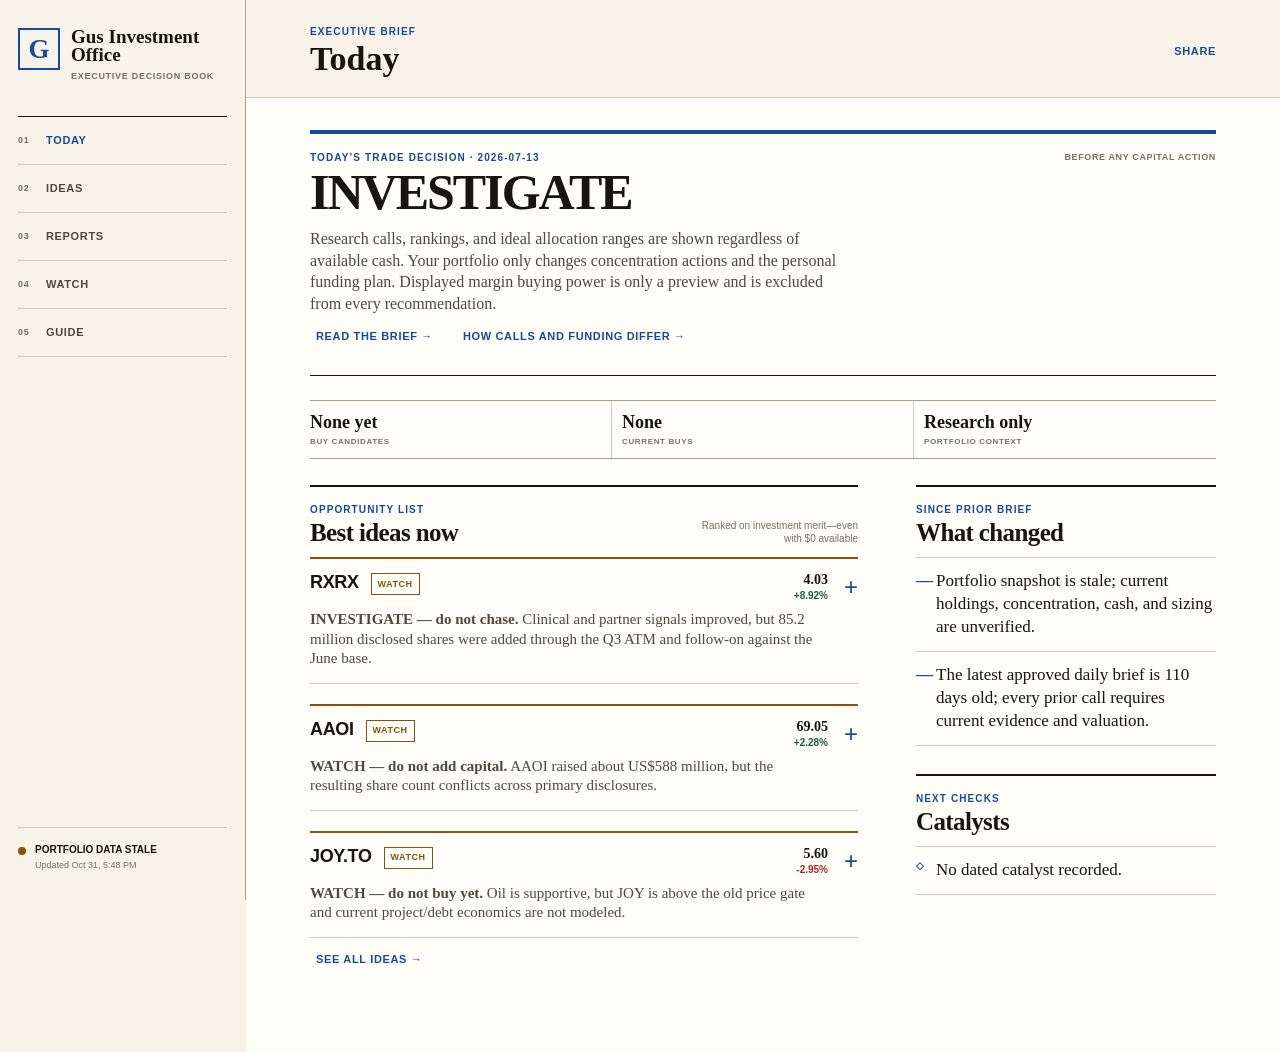
==== commit 55fa76e8: "Auto-refresh dashboard data" ====
--- a/standalone.html
+++ b/standalone.html
@@ -3,7 +3,7 @@
 <head>
   <meta charset="utf-8" />
   <meta name="viewport" content="width=device-width, initial-scale=1, viewport-fit=cover" />
-  <meta http-equiv="Content-Security-Policy" content="default-src 'none'; script-src 'sha256-K185Lqc89veatlKejg073OfzbDIKopFToNSUl3U0S68=' 'sha256-sKRJsxBwfOsu+VdgxXwE2aWAT4NpemjPrCH+cqUo388=' 'sha256-bhgeO5za54qU0BZLBOhdFwLj+riiwvyceMZbHeX5mTU=' 'sha256-tUhohVXs1hY11JlLeVYim1lYkK6FzgowKLJPJQgw3Xs='; style-src 'sha256-LfJvfw5yjshOjPOQz+x7z2was41flUT84C6+GS5SQEo='; img-src data:; object-src 'none'; base-uri 'none'; form-action 'none'" />
+  <meta http-equiv="Content-Security-Policy" content="default-src 'none'; script-src 'sha256-K185Lqc89veatlKejg073OfzbDIKopFToNSUl3U0S68=' 'sha256-sKRJsxBwfOsu+VdgxXwE2aWAT4NpemjPrCH+cqUo388=' 'sha256-dskRVEtblzaDIEbAr9Vgv7YSiNmOh47By7gYHZkd3Oc=' 'sha256-tUhohVXs1hY11JlLeVYim1lYkK6FzgowKLJPJQgw3Xs='; style-src 'sha256-LfJvfw5yjshOjPOQz+x7z2was41flUT84C6+GS5SQEo='; img-src data:; object-src 'none'; base-uri 'none'; form-action 'none'" />
   <meta name="theme-color" content="#f7f3e8" />
   <meta name="description" content="Gus Investment Office — executive decisions, catalysts, and investment reports." />
   <meta name="mobile-web-app-capable" content="yes" />
@@ -451,7 +451,7 @@
       <button type="button" data-view="guide"><span class="nav-glyph" aria-hidden="true">?</span><span>Guide</span></button>
     </nav>
   </div>
-  <script>window.__STANDALONE__ = true; window.__SITE_DATA__ = {"meta": {"generatedAt": "2026-10-31T13:17:59-04:00", "title": "Gus Investment Office", "subtitle": "Decision status, current calls, catalysts, and investment reports", "publicSafety": "Public-safe executive view. Private amounts, local paths, prompts, and raw ledgers are excluded."}, "executive": {"action": "INVESTIGATE — no current decision packet; no capital action", "gate": "FAIL", "urgency": "Before any capital action", "materialChanges": ["Portfolio snapshot is stale; current holdings, concentration, cash, and sizing are unverified.", "The latest approved daily brief is 110 days old; every prior call requires current evidence and valuation."], "catalysts": [], "evidenceCutoff": ["Latest approved daily brief: 2026-07-13."], "reportId": "report-office-reports-daily-2026-07-13-md", "date": "2026-07-13", "stale": true}, "portfolio": {"authoritative": false, "gate": "FAIL", "status": "Portfolio data stale", "asOf": "2026-07-14T12:04:38-04:00", "ageDays": 109.1, "missing": ["current portfolio snapshot"], "message": "Current holdings are not verified and fresh, so no buy, add, hold, reduce, or sizing call can be authorized.", "actions": [], "margin": {"status": "Not linked", "includedAsCapital": false, "message": "Displayed margin buying power is only a preview and is excluded from every recommendation."}}, "currentBuys": [], "buyCandidates": [], "decisions": [{"instrument": "RXRX", "action": "INVESTIGATE", "researchRating": "WATCH", "note": {"call": "INVESTIGATE — do not chase.", "why": "Clinical and partner signals improved, but 85.2 million disclosed shares were added through the Q3 ATM and follow-on against the June base.", "upside": "Durable FAP benefit, oncology responses and partner milestones could validate the platform and pipeline.", "risk": "Small cohorts, long regulatory timelines, cash burn and dilution can overwhelm per-share value.", "next": "November 2 patient-level REC-4881 data plus a fully diluted risk-adjusted SOTP."}, "as_of": "2026-10-16T09:26:19-04:00", "return_profile": {"probability_weighted_expected_return_pct": null, "realistic_downside_pct": null, "upside_downside_ratio": null}, "allocationPlan": {"initialPct": 0, "targetPct": 0, "maximumPct": 0, "entryMethod": "No trade; complete clinical, forensic-valuation, red-team and portfolio-risk gates", "capitalIndependent": true}, "evidenceLinks": [{"label": "Recursion 8-K and exhibits for clinical, partnership and financing updates", "url": "https://www.sec.gov/Archives/edgar/data/1601830/000160183026000128/rxrx-20261015.htm"}, {"label": "Recursion final prospectus supplement for 61.54 million-share offering", "url": "https://www.sec.gov/Archives/edgar/data/1601830/000160183026000134/rxrx-finalprosuppxoct2026o.htm"}], "relatedReports": []}, {"instrument": "AAOI", "action": "INVESTIGATE", "researchRating": "WATCH", "note": {"call": "WATCH — do not add capital.", "why": "AAOI raised about US$588 million, but the resulting share count conflicts across primary disclosures.", "upside": "New capacity can create value if margins and cash generation scale faster than dilution.", "risk": "Repeated equity funding can destroy per-share returns even when revenue grows.", "next": "Current broker export, then exact Q3 shares, margins, working capital and cash flow."}, "as_of": "2026-10-14T09:16:40-04:00", "return_profile": {"probability_weighted_expected_return_pct": null, "realistic_downside_pct": null, "upside_downside_ratio": null}, "allocationPlan": {"initialPct": 0, "targetPct": 0, "maximumPct": 0, "entryMethod": "No trade and no margin; complete Gate 0 and forensic reconciliation", "capitalIndependent": true}, "evidenceLinks": [{"label": "Applied Optoelectronics completion of US$600 million ATM — 2026-10-05", "url": "https://www.prnewswire.com/news-releases/applied-optoelectronics-announces-completion-of-previously-announced-at-the-market-offering-302897857.html"}, {"label": "AAOI officer Form 144 filed 2026-10-13", "url": "https://www.sec.gov/Archives/edgar/data/1158114/000197407826000378/xsl144X01/primary_doc.xml"}, {"label": "SEC EDGAR AAOI submissions index checked 2026-10-14", "url": "https://data.sec.gov/submissions/CIK0001158114.json"}], "relatedReports": ["report-office-reports-daily-2026-07-13-md", "report-office-reports-weekly-2026-07-11-weekly-ic-md", "report-office-reports-2026-07-10-initial-cio-note-md"]}, {"instrument": "OBE.TO", "action": "AVOID", "researchRating": "AVOID", "note": {"call": "AVOID for now.", "why": "Oil is supportive, but OBE has not yet proved that the stronger price converts into free cash flow and lower debt.", "upside": "A clean FCF and deleveraging print could create a re-entry.", "risk": "Capital needs and leverage can absorb the commodity windfall.", "next": "Positive post-acquisition FCF and sequential total-debt decline."}, "as_of": "2026-10-14T09:16:40-04:00", "return_profile": {"probability_weighted_expected_return_pct": null, "realistic_downside_pct": null, "upside_downside_ratio": null}, "allocationPlan": {"initialPct": 0, "targetPct": 0, "maximumPct": 0, "entryMethod": "No trade; current company evidence, full forensic model, red team and Gate 0 are required", "capitalIndependent": true}, "evidenceLinks": [{"label": "EIA Short-Term Energy Outlook — October 2026", "url": "https://www.eia.gov/outlooks/steo/"}, {"label": "Yahoo Finance delayed NYMEX WTI front month and contract curve — observed 2026-10-14 09:15 EDT", "url": "https://query1.finance.yahoo.com/v8/finance/chart/CLZ27.NYM?range=5d&interval=1d"}, {"label": "Obsidian acquisition close and updated guidance", "url": "https://www.sec.gov/Archives/edgar/data/1334388/000119312526293579/july_2_pr_acq_close_guid.htm"}], "relatedReports": ["report-office-reports-weekly-2026-07-11-weekly-ic-md"]}, {"instrument": "JOY.TO", "action": "INVESTIGATE", "researchRating": "WATCH", "note": {"call": "WATCH — do not buy yet.", "why": "Oil is supportive, but JOY is above the old price gate and current project/debt economics are not modeled.", "upside": "Successful Duvernay and power execution could create a future entry.", "risk": "Project delays, debt, convertibles and abandonment costs can absorb the oil benefit.", "next": "Current results proving execution and stable debt, or a materially lower price."}, "as_of": "2026-10-14T09:16:40-04:00", "return_profile": {"probability_weighted_expected_return_pct": null, "realistic_downside_pct": null, "upside_downside_ratio": null}, "allocationPlan": {"initialPct": 0, "targetPct": 0, "maximumPct": 0, "entryMethod": "No trade; rebuild the model and clear forensic, red-team, portfolio-risk and Gate 0 requirements", "capitalIndependent": true}, "evidenceLinks": [{"label": "EIA Short-Term Energy Outlook — October 2026", "url": "https://www.eia.gov/outlooks/steo/"}, {"label": "Yahoo Finance delayed NYMEX WTI front month and contract curve — observed 2026-10-14 09:15 EDT", "url": "https://query1.finance.yahoo.com/v8/finance/chart/CLZ27.NYM?range=5d&interval=1d"}, {"label": "Yahoo Finance delayed OBE and JOY.TO closes — 2026-10-13", "url": "https://query1.finance.yahoo.com/v8/finance/chart/OBE?range=10d&interval=1d"}, {"label": "Journey Q1 2026 financial statements", "url": "https://www.journeyenergy.ca/wp-content/uploads/Reports/Financial_Reports/JEI_FS_Q1_2026.pdf"}], "relatedReports": ["report-office-reports-weekly-2026-07-11-weekly-ic-md"]}, {"instrument": "AVAV", "action": "INVESTIGATE", "researchRating": "WATCH", "note": {"call": "Potential buy; finish the numbers first.", "why": "Defense demand and funded backlog are strong, and the price reset may have lowered expectations.", "upside": "Shares could rerate if backlog becomes profitable revenue and free cash flow.", "risk": "BlueHalo integration, dilution, and weak cash conversion may make the stock expensive.", "next": "Normalized FY2027 margin, cash-flow, debt, and dilution model."}, "as_of": "2026-07-11T11:20:00-04:00", "return_profile": {"probability_weighted_expected_return_pct": null, "realistic_downside_pct": null, "upside_downside_ratio": null}, "allocationPlan": {"initialPct": 0, "targetPct": 0, "maximumPct": 0, "entryMethod": "No trade; forensic, variant, red-team, portfolio-risk and Gate 0 clearance are required", "capitalIndependent": true}, "evidenceLinks": [{"label": "AeroVironment fiscal 2026 Form 10-K", "url": "https://www.sec.gov/Archives/edgar/data/1368622/000110465926078906/avav-20260430x10k.htm"}, {"label": "U.S. Treasury daily par yield curve — 2026-07-10", "url": "https://home.treasury.gov/resource-center/data-chart-center/interest-rates/pages/xml?data=daily_treasury_yield_curve&field_tdr_date_value=2026"}], "relatedReports": ["report-office-reports-daily-2026-07-13-md", "report-office-reports-weekly-2026-07-11-weekly-ic-md", "report-office-reports-2026-07-10-initial-cio-note-md"]}, {"instrument": "LITE", "action": "INVESTIGATE", "researchRating": "WATCH", "note": {"call": "Watch, not buy.", "why": "The share-price move is real, but no new company event or valuation discount has been established.", "upside": "AI-network demand could lift revenue and margins if customer orders accelerate.", "risk": "The move may be trading flow and could reverse.", "next": "Next filing or earnings update, plus a current valuation check."}, "as_of": "2026-07-10T13:29:36-04:00", "return_profile": {"probability_weighted_expected_return_pct": null, "realistic_downside_pct": null, "upside_downside_ratio": null}, "allocationPlan": {"initialPct": 0, "targetPct": 0, "maximumPct": 0, "entryMethod": "No trade; complete Gate 2 triage and portfolio Gate 0", "capitalIndependent": true}, "evidenceLinks": [{"label": "Lumentum SEC submissions index as of 2026-07-10 13:29 EDT", "url": "https://data.sec.gov/submissions/CIK0001633978.json"}, {"label": "Lumentum official news releases page as of 2026-07-10 13:29 EDT", "url": "https://www.lumentum.com/en/newsroom/news-releases"}], "relatedReports": ["report-office-reports-daily-2026-07-13-md", "report-office-reports-weekly-2026-07-11-weekly-ic-md", "report-office-reports-daily-2026-07-10-md"]}, {"instrument": "IONS", "action": "INVESTIGATE", "researchRating": "WATCH", "note": {"call": "Do not buy yet.", "why": "A major heart-disease trial failed, reducing the likely value of eplontersen.", "upside": "Upside returns if regulators support a narrower use or the remaining pipeline is worth more than the market assumes.", "risk": "The remaining drugs and cash may not support today’s valuation.", "next": "Full trial data and the Ionis/AstraZeneca regulatory plan."}, "as_of": "2026-07-10T13:17:00-04:00", "return_profile": {"probability_weighted_expected_return_pct": null, "realistic_downside_pct": null, "upside_downside_ratio": null}, "allocationPlan": {"initialPct": 0, "targetPct": 0, "maximumPct": 0, "entryMethod": "No trade; complete event underwriting and portfolio Gate 0", "capitalIndependent": true}, "evidenceLinks": [{"label": "Ionis 2026-07-09 Form 8-K, Exhibit 99.1", "url": "https://www.sec.gov/Archives/edgar/data/874015/000114036126028092/ef20077664_ex99-1.htm"}], "relatedReports": ["report-office-reports-daily-2026-07-13-md", "report-office-reports-weekly-2026-07-11-weekly-ic-md", "report-office-reports-2026-07-10-initial-cio-note-md"]}], "watchlist": [{"instrument": "IONS", "theme": "RNA therapeutics / ATTR", "stage": "event_reunderwrite", "action": "INVESTIGATE", "research_priority": "urgent", "trigger": "Rebuild eplontersen ATTR-CM economics and pipeline SOTP from the failed primary endpoint, including monotherapy-label probability and current valuation.", "invalidation": "Do not treat subgroup evidence as registration-grade without regulator/partner support; reject if remaining pipeline value cannot support the current enterprise value.", "next_event": "Full trial data, regulatory strategy, and partner guidance"}, {"instrument": "AVAV", "theme": "defense autonomy and counter-UAS", "stage": "gate3_forensic", "action": "INVESTIGATE", "research_priority": "high", "trigger": "Overdue versus 2026-07-17: reconcile FY2026 acquisition accounting and negative cash conversion into an organic backlog-to-margin model and compare with KTOS plus 3-month T-bills by 2026-07-24.", "invalidation": "Return to rejected status if funded backlog fails to bridge to normalized positive FCF, dilution/debt erase upside, or conservative upside/downside remains below 3:1.", "next_event": "Forensic completion deadline extended to 2026-07-24 after miss; next issuer filing if earlier"}, {"instrument": "KTOS", "theme": "defense autonomy / hypersonics", "stage": "acquisition_dilution_forensic", "action": "INVESTIGATE", "research_priority": "high", "trigger": "Fold the Jetset acquisition, 547,249 closing shares and up to 121,592 earn-out shares into the overdue KTOS diluted-share, cash-flow and acquisition-return model; compare with AVAV and T-bills.", "invalidation": "Reject promotion if acquisition economics, funded-backlog conversion, dilution or valuation fail the positive-EV and 3:1 upside/downside hurdle.", "next_event": "Current KTOS forensic model and next quarterly filing"}, {"instrument": "NTLA", "theme": "in-vivo gene editing / ATTR", "stage": "readthrough_diagnosis", "action": "INVESTIGATE", "research_priority": "high", "trigger": "Determine whether IONS read-through changes NTLA's mechanism, comparator, endpoint probability, commercial assumptions, or only sentiment; verify all current disclosures.", "invalidation": "Avoid if clinical/endpoint comparability makes the IONS failure directly adverse or cash runway/dilution overwhelms option value.", "next_event": "Company-specific clinical or regulatory update"}, {"instrument": "RXRX", "theme": "AI-enabled drug discovery and clinical-stage biotechnology", "stage": "clinical_financing_event_triage", "action": "INVESTIGATE", "research_priority": "high", "trigger": "Reconcile patient-level REC-4881 and REC-1245 evidence, FDA-path assumptions, pro-forma fully diluted shares, quarterly cash burn and a risk-adjusted SOTP before promotion; compare with cash and the best non-biotech candidate.", "invalidation": "De-escalate or AVOID if durability/safety weakens, FDA alignment delays the registrational path, cash burn compresses the stated runway, or dilution-adjusted expected value fails the office hurdle.", "next_event": "REC-4881 presentation at CGA-IGC on 2026-11-02; registrational-trial details expected later in 2026"}, {"instrument": "LITE", "theme": "optical components / AI connectivity", "stage": "price_dislocation_diagnosis", "action": "INVESTIGATE", "research_priority": "medium", "trigger": "Identify a primary-source cause for the 10.25% two-trading-day move, then complete current-price/share-count valuation, demand, margin, dilution, and peer checks.", "invalidation": "Do not infer fundamental upside from price action; de-escalate if no primary evidence or valuation edge survives triage.", "next_event": "Next official company filing/release or confirmed earnings date"}, {"instrument": "TMDX", "theme": "transplant medtech and logistics", "stage": "lead_unverified", "action": "INVESTIGATE", "research_priority": "medium", "trigger": "Verify current filings, commercial volume, aircraft/logistics capital intensity, margins, reimbursement, valuation, and competitive alternatives.", "invalidation": "Growth depends on uneconomic logistics capital, reimbursement weakens, or margin/cash conversion fails.", "next_event": null}, {"instrument": "AAOI", "theme": "AI optical transceivers", "stage": "two_day_selloff_continued_q3_catalyst_dated", "action": "INVESTIGATE", "research_priority": "urgent_if_currently_held", "trigger": "Obtain a current broker export now; at the November 5 Q3 release reconcile fully diluted shares, revenue quality, gross margin, working capital, expansion commitments and per-share free cash flow before any holding or new-capital action.", "invalidation": "Do not average down on the two-day decline. Reject promotion if Q3 does not convert growth into durable margin and per-share cash flow or if financing and execution risk leave unbounded downside.", "next_event": "AAOI Q3 2026 results and call — 2026-11-05 16:30 EST"}, {"instrument": "JOY.TO", "theme": "Canadian small-cap oil / Duvernay / power", "stage": "macro_gate_passed_price_and_company_gates_failed", "action": "INVESTIGATE", "research_priority": "high_reunderwrite", "trigger": "Rebuild current EV, dual FCF views and debt/convert/ARO sensitivity using the October oil curve; require verified Duvernay and power execution with stable or falling debt, or a price near the registered C$3.40 gate.", "invalidation": "De-escalate if Duvernay or power execution slips, refinancing worsens, debt rises, or refreshed valuation cannot produce positive expected value and at least 3:1 upside/downside.", "next_event": "Next JOY results and Duvernay/power commissioning update; delayed C$5.57 close remains above the price gate"}, {"instrument": "OBE.TO", "theme": "Canadian small-cap oil", "stage": "macro_gate_passed_company_gate_failed", "action": "AVOID", "research_priority": "urgent_reunderwrite", "trigger": "Rebuild current enterprise value and normalized/guided FCF using the October oil curve; require positive post-acquisition FCF and sequential total-debt decline in a current issuer filing before reconsidering AVOID.", "invalidation": "Maintain AVOID if total debt does not decline, capex remains cash-negative at normalized oil, borrowing stress rises, or refreshed downside remains incompatible with concentrated sizing.", "next_event": "Next OBE quarterly results and debt/FCF reconciliation"}, {"instrument": "VST", "theme": "power scarcity / PJM capacity", "stage": "capacity_auction_reunderwrite", "action": "INVESTIGATE", "research_priority": "medium_high", "trigger": "Reconcile the 10,924.4 MW PJM award into incremental 2028/2029 EBITDA and FCF after hedges, costs, debt and tax; treat the July 16 receivables-facility upsizing to US$1.25 billion as liquidity context only, then compare with current valuation and alternative power names.", "invalidation": "De-escalate if the auction economics are already priced, largely offset by hedges/costs/regulation, or downside remains unbounded after leverage.", "next_event": "Next Vistra guidance or filing quantifying PJM auction earnings impact"}], "marketNotes": [], "glossary": [{"term": "Research call", "definition": "Our view of the stock on its own: buy, conditional buy, watch, or avoid—independent of available cash."}, {"term": "Buy candidate", "definition": "The research looks attractive. It remains visible even if the account has no cash or the personal funding plan is undecided."}, {"term": "Current buy", "definition": "A buy that has passed the research gates and has an actionable entry plan. Available cash is reported separately."}, {"term": "Portfolio context", "definition": "Current holdings, account types, concentration, cash, and risk limits. These shape sequencing and funding but never hide an attractive idea."}, {"term": "Ideal allocation", "definition": "The initial, target, and maximum portfolio percentages justified by the thesis, shown independently of current capital."}, {"term": "Funding plan", "definition": "How an approved idea would actually be funded. Cash, sales, contributions, and any explicitly authorized borrowing are separate from the research call."}, {"term": "Catalyst", "definition": "An event that could move the stock or prove the thesis."}, {"term": "Thesis-breaker", "definition": "Evidence that would make us change or abandon the investment view."}, {"term": "Weighted return", "definition": "The average return across bear, base, and bull outcomes after applying their probabilities."}, {"term": "Realistic downside", "definition": "The loss in a plausible bad case—not the absolute worst imaginable outcome."}, {"term": "Upside / downside", "definition": "Credible upside divided by plausible downside. Roughly 3:1 is a strong hurdle."}], "reports": [{"id": "report-office-reports-daily-2026-07-13-md", "title": "Daily Executive Brief — 2026-07-13", "category": "Daily Brief", "date": "2026-07-13", "updated": "2026-07-13T09:31:45-04:00", "content": "# Daily Executive Brief — 2026-07-13\n\n## DECISION\n\n**Action required today:** NONE — no material change; no capital action  \n**Portfolio Gate 0:** FAIL  \n**Urgency:** Trigger-dependent\n\n## MATERIAL CHANGES\n\n- **No material change; no action.** portfolio data remains not yet connected. Positions, cash/liabilities, account and tax treatment, base currency, constraints, options, and margin terms remain non-authoritative. Authorized target/initial/max sizing and borrowed capital remain **0%**.\n- No new SEC filing was present after the 2026-07-11 weekly-IC cutoff for AVAV, IONS, NTLA, LITE, AAOI, TMDX, VST, KTOS, or the trigger watchlist issuers checked. No new price/volume alert was recorded after 2026-07-10; markets were closed over the weekend.\n- Official macro evidence did not change the regime call: the latest Treasury curve remains 2026-07-10, the latest available HY/CCC OAS observations remain 2026-07-09, and the Federal Reserve press feed contains no release after 2026-07-09.\n\n## PORTFOLIO ACTIONS\n\n| Instrument | Action | Current | Target | Initial/Max | Timing | Invalidation |\n|---|---|---:|---:|---:|---|---|\n| Portfolio-wide | INVESTIGATE | Unknown | 0% | 0% / 0% | Pending verified holdings | Gate 0 remains failed |\n\n## RISKS / CATALYSTS\n\n- **2026-07-14, 08:30 EDT — June CPI.** Owner: Macro Strategist. Reassess inflation-shock versus slowdown probabilities only after the official release; Gate 0 still prohibits a trade.\n- **2026-07-17 — AVAV forensic deadline.** Promote only if acquisition accounting, organic margins, working capital, net debt, dilution, and three valuation scenarios establish positive expected value and at least 3:1 upside/downside; otherwise return to Gate 2 or reject.\n\n## EVIDENCE CUTOFF\n\n- **2026-07-13 09:16 EDT.** Direct sources: [SEC company submissions](https://data.sec.gov/submissions/), [Federal Reserve press feed](https://www.federalreserve.gov/feeds/press_all.xml), [U.S. Treasury yield curve](https://home.treasury.gov/resource-center/data-chart-center/interest-rates/pages/xml?data=daily_treasury_yield_curve&field_tdr_date_value=2026), [FRED HY/CCC OAS](https://fred.stlouisfed.org/graph/fredgraph.csv?id=BAMLH0A0HYM2,BAMLH0A3HYC), and [BLS release calendar](https://www.bls.gov/schedule/news_release/bls.ics).\n- Missing input: authoritative current broker export and constraints.", "summary": "Action required today: NONE — no material change; no capital action Portfolio Gate 0: FAIL Urgency: Trigger-dependent", "tags": ["AAOI", "AVAV", "IONS", "KTOS", "LITE", "NTLA", "TMDX", "VST"], "links": [{"label": "SEC company submissions", "url": "https://data.sec.gov/submissions/"}, {"label": "Federal Reserve press feed", "url": "https://www.federalreserve.gov/feeds/press_all.xml"}, {"label": "U.S. Treasury yield curve", "url": "https://home.treasury.gov/resource-center/data-chart-center/interest-rates/pages/xml?data=daily_treasury_yield_curve&field_tdr_date_value=2026"}, {"label": "FRED HY/CCC OAS", "url": "https://fred.stlouisfed.org/graph/fredgraph.csv?id=BAMLH0A0HYM2,BAMLH0A3HYC"}, {"label": "BLS release calendar", "url": "https://www.bls.gov/schedule/news_release/bls.ics"}], "related_decisions": ["AAOI", "AVAV", "IONS", "KTOS", "LITE", "NTLA", "TMDX", "VST"]}, {"id": "report-office-reports-weekly-2026-07-11-weekly-ic-md", "title": "Weekly Investment Committee — 2026-07-11", "category": "Weekly IC", "date": "2026-07-11", "updated": "2026-07-11T11:07:27-04:00", "content": "# Weekly Investment Committee — 2026-07-11\n\n**Evidence cutoff:** 2026-07-11 11:20 EDT; market prices are delayed 2026-07-10 closes.  \n**Portfolio Gate 0:** **FAIL** — portfolio data remains not yet connected. Only `INVESTIGATE`/`AVOID`; all current/target/initial/max authorized allocations are **0%** and borrowed capital is **0%**.\n\n## CIO DECISIONS\n\n1. **AVAV — INVESTIGATE (5/10).** Current allocation unknown; target/initial/max **0% / 0% / 0%**. Advance from Gate 2 (74/100) to Gate 3 forensic work, due **2026-07-17**. Delayed close **US$144.58** and 50.608m dated shares imply **US$7.32bn market cap**; cash/debt imply **US$7.67bn EV**, **3.88x FY2026 sales**. Recognition path: US$1.183bn funded backlog, with issuer expecting about 85% recognized in FY2027. Invalidation: normalized funded-backlog conversion fails to produce positive FCF, dilution/debt erase the valuation edge, or conservative upside/downside remains below 3:1. **No trade.**\n2. **IONS — INVESTIGATE (2/10).** Current allocation unknown; target/initial/max **0% / 0% / 0%**. The CARDIO-TTRansform primary-endpoint failure is verified, but full data, regulator/partner strategy and pipeline SOTP are absent. Hard fail: no defensible EV or return distribution. Do not average down.\n3. **JOY.TO — INVESTIGATE (7/10 research conviction; 0% capital).** Existing model still yields roughly **−11.3% probability-weighted return** with **−53% realistic downside**. It remains preferred to OBE inside the oil slot, but not to cash/T-bills or AVAV for research priority. Re-open only on its registered price/operating/debt triggers.\n\nNo `BUY/ADD/HOLD/REDUCE/EXIT/HEDGE` cleared the gates.\n\n## REGIME AND PORTFOLIO\n\n| Regime | Probability | Evidence and implication |\n|---|---:|---|\n| Sticky inflation / soft growth | 45% | Fed remains 3.50%–3.75%; June payroll growth was soft; 3m/10y/30y Treasury yields were 3.85%/4.56%/5.06% on July 10. Prefer balance-sheet quality and near-duration cash flows. |\n| Energy/geopolitical inflation shock | 30% | Physical oil tightness is real, but July IEA/EIA evidence still allows normalization; USO fell 15.6% over the sampled month. Avoid levered producers that need a high strip. |\n| Disinflation with sharper slowdown | 25% | Long-duration Treasuries and defensives would improve, while weak credit/cyclicals deteriorate. TLT was down 1.8% over the sampled month, so this is not the priced base case. |\n\n**Cross-asset read:** delayed one-month proxies show SPY +2.3%, QQQ +1.2%, IWM +1.9%, XLF +5.9%, XLV +4.4%, EFA −0.4%, EEM −0.9%, TLT −1.8%, UUP +1.6%, GLD −2.4%, and USO −15.6%. This is consistent with resilient U.S. risk assets, stronger financials/healthcare, firm USD and pressure on duration/commodities—not a broad panic.\n\n**Portfolio risk:** exposures, concentrations, tax lots, FX, options, cash needs and margin terms remain unknown. Correlated-loss and forced-liquidation stress cannot be run. The only defensible risk budget is **0% new capital and 0% borrowed capital** pending Gate 0.\n\n## CANDIDATES THROUGH GATES\n\n| Candidate | Gate | Triage | EV | Downside | Catalyst | Red team | Portfolio fit | CIO action |\n|---|---:|---:|---:|---:|---|---|---|---|\n| AVAV | 3 | 74/100 | Not yet defensible | Not yet defensible | Normalized model by 2026-07-17; funded-backlog conversion thereafter | **REWORK:** acquisition accounting, cash conversion, debt/dilution | Blocked by Gate 0; compare with TMDX/KTOS and 3m T-bills | **INVESTIGATE, 0%** |\n| IONS | 2 | 58/100; hard fail | Not modeled | Unbounded pending SOTP | Full trial/regulatory strategy; date unverified | **BLOCK-INCOMPLETE:** subgroup/regulatory and pipeline value | Blocked | **INVESTIGATE, 0%** |\n| JOY.TO | 5 complete / 6 blocked | Prior pass | −11.3% weighted | −53% | Price ≤C$3.40 or verified Duvernay/power execution with stable debt | **REWORK:** commodity, execution, refinancing | Inferior to 3.85% 3m Treasury hurdle | **INVESTIGATE, 0%** |\n\n### AVAV specialist conflict reconciliation\n\n- **Industrials specialist steelman:** appropriated funded backlog rose to US$1.183bn; about 85% is expected to convert in FY2027, and the 21% one-month price decline may have reset expectations without destroying long-cycle demand.\n- **Forensic view:** FY2026 revenue was US$1.977bn, but GAAP operating loss was US$311m; CFO was −US$78m and capex US$63m. At 3.88x trailing sales EV, investors still pay for successful normalization.\n- **Independent red team:** BlueHalo integration, purchase accounting, cost-to-complete estimates, working-capital demands, debt and dilution can make backlog growth economically hollow. US$1.458bn unfunded backlog is not an ASC 606 obligation and receives no contracted-revenue credit.\n- **CIO reconciliation:** advance research, not capital. A 65% forecast is registered that at least US$1.00555bn of the April 2026 funded-backlog cohort is recognized in FY2027; margin and FCF still determine value.\n\n**Opportunity-cost comparison:** AVAV is the best promoted lead. Outside its sector, TMDX is the best retained research alternative because transplant logistics has a distinct demand driver, but its current commercial-volume, reimbursement, aircraft-capital and valuation work is incomplete and therefore it does not pass triage. Three-month Treasuries yield **3.85%** with materially lower underwriting risk; AVAV must show positive expected return and at least 3:1 upside/downside after debt/dilution to displace that hurdle. KTOS remains the direct-sector comparator but its May 2026 share count shows material expansion and its forensic comparison is unfinished.\n\n## REJECTED / DEFERRED\n\n- **OBE.TO — AVOID:** issuer guidance remains cash-negative even at US$75 WTI; prior weighted return −23% and bear downside −63%. Re-open only with positive FCF, sequential debt reduction and supportive strip.\n- **NTLA — deferred:** IONS read-through is not yet mapped to NTLA's mechanism, endpoint, comparator, cash runway and dilution; price sympathy is not evidence.\n- **LITE / AAOI — deferred:** large price moves and legacy AI-optics narratives do not replace current unit, margin, working-capital and dilution models. AAOI's sampled one-month decline was 30.6%; no falling-knife promotion.\n- **TMDX — deferred:** distinct healthcare opportunity, but primary commercial-volume, reimbursement, logistics-capital and current valuation evidence remain incomplete.\n- **VST — deferred:** positive power theme and sampled one-month strength (+8.5%), but contract economics, hedges, regulatory exposure and current valuation are not reconciled.\n- **KTOS — deferred:** direct AVAV alternative; funded economics, cash conversion and dilution-adjusted valuation are not yet comparable.\n- **Cash/T-bills — benchmark, not rejected:** 3m Treasury yield of 3.85% is the minimum opportunity-cost hurdle.\n\n## ZERO-BASED DISCOVERY\n\n**Coverage quota:** 14 of 16 lanes (87.5%) were outside the legacy AI-optics/compute focus; no current holdings could be used because the portfolio ledger is non-authoritative. Every mandated lane was searched; only AVAV advanced.\n\n| Lane searched | Evidence/screen | Result |\n|---|---|---|\n| Macro/rates/sovereigns | Fed releases; Treasury 1m–30y curve | Positive cash hurdle and long-end duration pressure; no sovereign trade advanced. |\n| Credit | HY/CCC spread ledger plus HYG/LQD price proxies | Aggregate credit not distressed enough for broad credit beta; weakest issuers remain vulnerable. |\n| FX | UUP proxy +1.6% sampled month | Firm USD is a headwind to unhedged foreign returns; no clean variant identified. |\n| Commodities | EIA/IEA oil evidence; USO/GLD proxies | Oil normalization risk defeats levered OBE/JOY; gold lacked a fresh catalyst. |\n| Broad equities | SPY/QQQ/IWM | U.S. equities resilient; no index dislocation versus T-bills. |\n| Consumer | XLY and generalist screen | No primary-source candidate cleared valuation/catalyst triage. |\n| Financials | XLF +5.9% sampled month; rate curve | Strength is visible, but no bank/insurer had a verified security-level variant in this cycle. |\n| Healthcare | XLV; IONS/NTLA event; TMDX | IONS is event work, NTLA is read-through diagnosis, TMDX deferred. None cleared underwriting. |\n| Software/internet | IGV proxy | No primary-source lead with a valuation reset and recognition path cleared triage. |\n| Industrials/defense | AVAV/KTOS; ITA proxy | **AVAV advanced** on funded backlog plus price reset; KTOS retained as comparator. |\n| Energy/materials | XLE/XLB; OBE/JOY; EIA/IEA | Levered producers fail downside/FCF tests; no new miner/materials lead passed. |\n| Real estate/infrastructure | XLRE; VST | Rate pressure limits broad REIT appeal; VST contract valuation remains incomplete. |\n| International/EM | EFA/EEM | Relative weakness alone is not a catalyst; currency and country-specific evidence absent. |\n| Small/mid caps | IWM; AVAV/KTOS/TMDX/OBE/JOY | AVAV only pass; financing/dilution and cash-conversion hard fails rejected others. |\n| Special situations | Current SEC/company-event queue | No merger, spin, tender, recap or forced-flow setup had verified legal terms and bounded break value. |\n| Contradiction search | Oil tightness versus IEA/EIA normalization; defense backlog versus cash burn | Both favored narratives have credible disconfirming evidence; conviction was capped accordingly. |\n\n## NEXT-WEEK CATALYSTS\n\n- **2026-07-14, 08:30 EDT — June CPI.** Owner: Macro Strategist. If sequential inflation re-accelerates versus May, raise the inflation-shock regime and keep duration/leverage research hurdles high; if broad disinflation arrives with weaker activity evidence, raise the slowdown scenario and re-screen duration/defensives. No trade is authorized from the release without Gate 0.\n- **2026-07-17 — AVAV forensic deadline.** Owner: Forensic Accounting and Valuation. Promote to variant/red-team only if organic margin, working capital, net debt, dilution and three valuation scenarios are reconciled; otherwise return it to Gate 2 or reject.\n- **2026-07-18 — next weekly IC.** Owner: CIO. Re-run all lanes, compare the surviving lead with the best outside-sector candidate and the then-current T-bill hurdle.\n\n## EVIDENCE AND DISSENT\n\nPrimary: [Federal Reserve FOMC statement, 2026-06-17](https://www.federalreserve.gov/newsevents/pressreleases/monetary20260617a.htm); [U.S. Treasury yield curve, observed 2026-07-10](https://home.treasury.gov/resource-center/data-chart-center/interest-rates/pages/xml?data=daily_treasury_yield_curve&field_tdr_date_value=2026); [AVAV FY2026 10-K, filed 2026-06-29](https://www.sec.gov/Archives/edgar/data/1368622/000110465926078906/avav-20260430x10k.htm); [IONS event filing, 2026-07-09](https://www.sec.gov/Archives/edgar/data/874015/000114036126028092/ef20077664_ex99-1.htm); [EIA July STEO](https://www.eia.gov/outlooks/steo/); [IEA July Oil Market Report](https://www.iea.org/reports/oil-market-report-july-2026).\n\nMarket prices and one-month changes are delayed Yahoo chart observations and are corroboration only, not primary evidence or executable quotes. The strongest dissent is that AVAV's FY2026 cash burn is acquisition-distorted and funded backlog makes the current multiple attractive; the unresolved answer is whether normalized organic FCF validates that claim. Managed web search was unavailable, so discovery used direct official endpoints, SEC filings, registered ledgers and deterministic delayed-price data; this limits discovery breadth and is one reason only one candidate advanced.", "summary": "Evidence cutoff: 2026-07-11 11:20 EDT; market prices are delayed 2026-07-10 closes. Portfolio Gate 0: FAIL — portfolio data remains not yet connected. Only INVESTIGATE/AVOID; all current/target/initial/max authorized allocations are 0% and borrowed capital is 0%.", "tags": ["AAOI", "AVAV", "IONS", "JOY.TO", "KTOS", "LITE", "NTLA", "OBE.TO", "TMDX", "VST"], "links": [{"label": "Federal Reserve FOMC statement, 2026-06-17", "url": "https://www.federalreserve.gov/newsevents/pressreleases/monetary20260617a.htm"}, {"label": "U.S. Treasury yield curve, observed 2026-07-10", "url": "https://home.treasury.gov/resource-center/data-chart-center/interest-rates/pages/xml?data=daily_treasury_yield_curve&field_tdr_date_value=2026"}, {"label": "AVAV FY2026 10-K, filed 2026-06-29", "url": "https://www.sec.gov/Archives/edgar/data/1368622/000110465926078906/avav-20260430x10k.htm"}, {"label": "IONS event filing, 2026-07-09", "url": "https://www.sec.gov/Archives/edgar/data/874015/000114036126028092/ef20077664_ex99-1.htm"}, {"label": "EIA July STEO", "url": "https://www.eia.gov/outlooks/steo/"}, {"label": "IEA July Oil Market Report", "url": "https://www.iea.org/reports/oil-market-report-july-2026"}], "related_decisions": ["AAOI", "AVAV", "IONS", "JOY.TO", "KTOS", "LITE", "NTLA", "OBE.TO", "TMDX", "VST"]}, {"id": "report-office-reports-daily-2026-07-10-md", "title": "Daily Executive Brief — 2026-07-10", "category": "Daily Brief", "date": "2026-07-10", "updated": "2026-07-10T13:32:40-04:00", "content": "# Daily Executive Brief — 2026-07-10\n\n## DECISION\n\n**Action required today:** INVESTIGATE — LITE only; no capital action  \n**Portfolio Gate 0:** FAIL  \n**Urgency:** This week\n\n## MATERIAL CHANGES\n\n- **Gate 0 remains failed.** portfolio data is still not yet connected; positions, cash/liabilities, account/tax types, base currency, constraints, options, and margin terms are not authoritative. All targets and initial/max sizes remain **0%**; borrowed capital remains **0%**.\n- **FACT:** At 13:26 EDT, delayed data showed LITE **+10.25% over two trading days**, triggering its registered threshold; it was **−0.79% on the day** with **0.54x** average volume. This is a price alert—not a thesis.\n- **FACT:** No LITE SEC filing was accepted after the 13:18 EDT prior-report cutoff; the latest listed filing was a Schedule 13G/A accepted July 8. Lumentum’s official newsroom showed no July 10 release and listed May 11 as its latest release. **INFERENCE:** no current primary company event explains the move; cause and valuation remain unresolved.\n\n## PORTFOLIO ACTIONS\n\n| Instrument | Action | Current | Target | Initial/Max | Timing | Invalidation |\n|---|---|---:|---:|---:|---|---|\n| LITE | INVESTIGATE | Unknown | 0% | 0% / 0% | This week | No primary catalyst or valuation edge survives triage |\n\n## RISKS / CATALYSTS\n\n- LITE remains at Gate 2. Current price/share count, forensic valuation, demand/margin bridge, dilution, consensus/variant evidence, independent red team, and portfolio-risk review are incomplete; no BUY/ADD sizing is permitted.\n- No new decision-relevant Fed, Treasury, or HY-credit release was found after the prior note. Next dated macro trigger: **June CPI, July 14 at 08:30 EDT**.\n\n## EVIDENCE CUTOFF\n\n- **2026-07-10 13:29 EDT.** Sources: [LITE delayed chart](https://query1.finance.yahoo.com/v8/finance/chart/LITE?range=5d&interval=1d&includePrePost=false); [SEC submissions](https://data.sec.gov/submissions/CIK0001633978.json); [Lumentum newsroom](https://www.lumentum.com/en/newsroom/news-releases); [Fed releases](https://www.federalreserve.gov/feeds/press_all.xml); [BLS calendar](https://www.bls.gov/schedule/news_release/bls.ics).\n- **Missing inputs:** authoritative broker export and constraints; LITE valuation/catalyst evidence. Managed web search was unavailable, so checks used direct official endpoints.", "summary": "Action required today: INVESTIGATE — LITE only; no capital action Portfolio Gate 0: FAIL Urgency: This week", "tags": ["LITE"], "links": [{"label": "LITE delayed chart", "url": "https://query1.finance.yahoo.com/v8/finance/chart/LITE?range=5d&interval=1d&includePrePost=false"}, {"label": "SEC submissions", "url": "https://data.sec.gov/submissions/CIK0001633978.json"}, {"label": "Lumentum newsroom", "url": "https://www.lumentum.com/en/newsroom/news-releases"}, {"label": "Fed releases", "url": "https://www.federalreserve.gov/feeds/press_all.xml"}, {"label": "BLS calendar", "url": "https://www.bls.gov/schedule/news_release/bls.ics"}], "related_decisions": ["LITE"]}, {"id": "report-office-reports-2026-07-10-initial-cio-note-md", "title": "Initial CIO Operating Note — 2026-07-10 13:17 EDT", "category": "CIO Note", "date": "2026-07-10", "updated": "2026-07-10T13:18:00-04:00", "content": "# Initial CIO Operating Note — 2026-07-10 13:17 EDT\n\n## DECISION\n\n**Action:** INVESTIGATE  \n**Conviction:** 2/10 for any new security; 10/10 that no portfolio-aware trade can yet be sized  \n**Target allocation:** 0% pending underwriting  \n**Current allocation:** Unknown  \n**Time horizon:** Immediate intake and event triage  \n**Urgency:** Immediate for any IONS/NTLA holding; otherwise this week\n\n## EXECUTIVE THESIS\n\n- **Do not deploy new capital from this note.** Portfolio Gate 0 fails because positions, options, account split, currency, tax basis, cash, and margin terms are not authoritative.\n- The preliminary US regime is **policy-constrained, inflation-sensitive growth**: Fed 3.50–3.75%; June payrolls +57,000; unemployment 4.2%; May CPI +0.47% month over month.\n- Credit is bifurcated: broad HY OAS 2.70% versus CCC 9.75%. Quality financing remains open; weak balance sheets are already stressed.\n- **IONS requires immediate re-underwriting:** CARDIO-TTRansform missed its primary endpoint and showed no treatment effect when added to baseline stabilizer therapy.\n- **NTLA is a diagnosis task, not a buy-the-dip:** its −13.81% two-day move appears plausibly related to ATTR read-through, but no new company 8-K was found in the verified window.\n\n## REGIME SCENARIOS — PRELIMINARY ESTIMATES\n\n| Scenario | Probability | Portfolio implication |\n|---|---:|---|\n| Sticky-inflation soft growth | 45% | Favor quality cash flows, pricing power, shorter-duration exposure; avoid weak financing structures. |\n| Energy-led stagflation / renewed tightening | 35% | Reduce leverage and long-duration beta; favor selective real assets and inflation beneficiaries. |\n| Disinflation with material growth slowdown | 20% | Defensives and duration improve; cyclicals and low-quality credit weaken. |\n\nJune CPI on **July 14** is the next regime-changing event.\n\n## OPPORTUNITY QUEUE\n\n1. **IONS event SOTP** — urgent only if held; no averaging down.\n2. **NTLA read-through analysis** — mechanism/endpoint comparability, cash runway, dilution.\n3. **AVAV/KTOS** — highest-priority non-AI-infrastructure underwriting lane; funded backlog is evidence, not yet value.\n4. **AAOI** — re-underwrite immediately if held; legacy model remains incomplete.\n5. **VST/TMDX** — retain as leads pending primary-source valuation.\n\n## REQUIRED HUMAN INPUT\n\nProvide a redacted broker export using `office/templates/PORTFOLIO_INTAKE.md`. Margin remains **0% recommended use** until forced-liquidation stress passes.\n\n## EVIDENCE\n\nFederal Reserve (2026-06-17); BLS API (verified 2026-07-10); FRED HY OAS (2026-07-08); Ionis SEC 8-K Exhibit 99.1 (2026-07-09); Intellia SEC submissions index; local delayed-price audit log.", "summary": "Action: INVESTIGATE Conviction: 2/10 for any new security; 10/10 that no portfolio-aware trade can yet be sized Target allocation: 0% pending underwriting Current allocation: Unknown Time horizon: Immediate intake and event triage Urgency: Immediate for any IONS/NTLA holding; ot…", "tags": ["AAOI", "AVAV", "IONS", "KTOS", "NTLA", "TMDX", "VST"], "links": [], "related_decisions": ["AAOI", "AVAV", "IONS", "KTOS", "NTLA", "TMDX", "VST"]}], "alerts": [], "quotes": [{"ticker": "AAOI", "price": 69.05, "changePct": 2.28, "currency": "USD", "exchange": "NGM", "quoteTime": "2026-10-30T16:00-04:00", "sparkline": [67.63, 72.2, 72.05, 73.05, 73.37, 74.05, 71.88, 75.005, 75.9699, 76.7401, 76.78, 76.58, 76.65, 76.93, 78.26, 79.25, 79.3813, 79.24, 80.2, 81.155, 82.26, 81.245, 81.66, 82.2606, 81.2, 79.855, 79.6, 79.24, 69.475, 67.94, 67.79, 67.14, 66.25, 67.54, 69.07, 69.05]}, {"ticker": "AVAV", "price": 126.11, "changePct": 2.32, "currency": "USD", "exchange": "NMS", "quoteTime": "2026-10-30T16:00-04:00", "sparkline": [123.815, 125.26, 124.19, 124.43, 124.14, 125.1, 125.45, 124.9, 126.446, 127.295, 127.89, 127.375, 126.955, 126.76, 125.425, 124.5586, 124.68, 125.11, 124.5, 125.05, 126.01, 132.25, 133.66, 136.34, 138.32, 136.175, 135.2, 134.751, 128.39, 127.61, 127.795, 126.57, 124.475, 126.34, 126.23, 126.11]}, {"ticker": "IONS", "price": 43.52, "changePct": 1.37, "currency": "USD", "exchange": "NMS", "quoteTime": "2026-10-30T16:00-04:00", "sparkline": [43.635, 43.3326, 43.28, 43.005, 42.86, 42.985, 43.405, 43.59, 43.5, 43.62, 43.57, 43.47, 43.815, 43.96, 43.88, 43.93, 43.81, 43.93, 44.1, 44.35, 44.8936, 45.545, 45.38, 45.14, 44.75, 44.21, 44.57, 44.415, 43.75, 43.89, 43.715, 43.47, 43.49, 43.325, 43.52, 43.52]}, {"ticker": "JOY.TO", "price": 5.6, "changePct": -2.95, "currency": "CAD", "exchange": "TOR", "quoteTime": "2026-10-30T16:00-04:00", "sparkline": [5.7, 5.73, 5.87, 5.89, 5.905, 5.94, 5.9, 5.86, 5.775, 5.775, 5.69, 5.675, 5.65, 5.59, 5.73, 5.8, 5.77, 5.72, 5.74, 5.72, 5.73, 5.71, 5.61, 5.66, 5.615, 5.62, 5.6, 5.63, 5.61, 5.575, 5.59, 5.575, 5.53, 5.54, 5.59, 5.6]}, {"ticker": "KTOS", "price": 41.09, "changePct": 6.23, "currency": "USD", "exchange": "NMS", "quoteTime": "2026-10-30T16:00-04:00", "sparkline": [39.285, 40.15, 40.03, 40.1035, 40.19, 40.38, 40.43, 40.48, 41.285, 41.89, 42.07, 41.945, 41.33, 41.31, 40.745, 40.545, 40.72, 40.8, 40.5519, 40.78, 41.19, 42.275, 43.025, 43.435, 44.07, 43.8, 43.455, 43.59, 41.77, 41.55, 41.635, 41.18, 40.535, 40.93, 41.1, 41.09]}, {"ticker": "LITE", "price": 840.7, "changePct": 11.18, "currency": "USD", "exchange": "NMS", "quoteTime": "2026-10-30T16:00-04:00", "sparkline": [788.05, 825.61, 823.21, 836.48, 833.6, 829.196, 818.54, 852.065, 864.23, 875.88, 867.36, 867.93, 865.3725, 866.01, 883.925, 895.37, 896.155, 899.63, 903.8286, 916.145, 913.95, 933.7558, 933.824, 938.72, 933.5696, 929.44, 922.07, 919.79, 813.525, 834.22, 824.94, 819.29, 820.91, 836.9975, 840.97, 840.7]}, {"ticker": "NTLA", "price": 12.47, "changePct": 11.24, "currency": "USD", "exchange": "NGM", "quoteTime": "2026-10-30T16:00-04:00", "sparkline": [11.365, 11.305, 11.32, 11.1886, 11.215, 11.1541, 11.255, 11.445, 11.75, 11.83, 11.97, 11.975, 12.105, 12.28, 12.745, 12.98, 12.885, 12.995, 12.993, 12.92, 13.31, 13.63, 13.53, 13.55, 13.315, 12.975, 13.08, 13.235, 12.415, 12.55, 12.4, 12.155, 12.155, 12.245, 12.465, 12.47]}, {"ticker": "OBE.TO", "price": 16.51, "changePct": -2.13, "currency": "CAD", "exchange": "TOR", "quoteTime": "2026-10-30T16:00-04:00", "sparkline": [16.52, 16.79, 16.85, 16.72, 16.76, 16.88, 16.82, 16.62, 16.38, 16.48, 16.34, 16.14, 16.11, 16.095, 16.64, 16.61, 16.68, 16.43, 16.5, 16.54, 16.43, 16.37, 16.13, 16.29, 16.16, 16.2, 16.24, 16.35, 16.52, 16.44, 16.35, 16.4, 16.31, 16.36, 16.51, 16.51]}, {"ticker": "RXRX", "price": 4.03, "changePct": 8.92, "currency": "USD", "exchange": "NMS", "quoteTime": "2026-10-30T16:00-04:00", "sparkline": [3.83, 3.775, 3.815, 3.77, 3.83, 3.795, 3.805, 3.88, 4.06, 4.0978, 4.115, 4.0951, 4.0301, 4.05, 4.32, 4.425, 4.325, 4.365, 4.3214, 4.24, 4.35, 4.36, 4.3298, 4.33, 4.255, 4.1703, 4.255, 4.235, 3.93, 3.96, 3.8965, 3.832, 3.825, 3.935, 4.025, 4.03]}, {"ticker": "TMDX", "price": 65.99, "changePct": -6.71, "currency": "USD", "exchange": "NGM", "quoteTime": "2026-10-30T16:00-04:00", "sparkline": [70.4, 70.945, 71.53, 71.285, 70.95, 69.915, 70.53, 70.415, 70.61, 70.99, 70.96, 70.6, 69.89, 69.725, 69.44, 69.27, 69.16, 68.66, 67.63, 67.02, 66.84, 68.67, 68.245, 67.17, 66.57, 65.9625, 67.155, 67.08, 66.7, 65.895, 65.73, 65.4206, 65.1, 65.51, 65.89, 65.99]}, {"ticker": "VST", "price": 138.37, "changePct": -1.28, "currency": "USD", "exchange": "NYQ", "quoteTime": "2026-10-30T16:00-04:00", "sparkline": [140.41, 142.855, 143.06, 142.985, 141.81, 142.575, 141.775, 144.41, 145.58, 145.79, 145.36, 146.275, 147.32, 146.62, 143.55, 143.1, 144.4, 144.095, 144.1, 144.1, 142.63, 144.15, 143.605, 143.43, 141.87, 140.755, 140.74, 140.925, 138.09, 137.68, 137.4093, 136.86, 136.4, 137.08, 138.43, 138.37]}], "stats": {"currentBuys": 0, "buyCandidates": 0, "decisions": 7, "watchlist": 11, "reports": 4, "quotes": 11}};</script>
+  <script>window.__STANDALONE__ = true; window.__SITE_DATA__ = {"meta": {"generatedAt": "2026-10-31T13:48:58-04:00", "title": "Gus Investment Office", "subtitle": "Decision status, current calls, catalysts, and investment reports", "publicSafety": "Public-safe executive view. Private amounts, local paths, prompts, and raw ledgers are excluded."}, "executive": {"action": "INVESTIGATE — no current decision packet; no capital action", "gate": "FAIL", "urgency": "Before any capital action", "materialChanges": ["Portfolio snapshot is stale; current holdings, concentration, cash, and sizing are unverified.", "The latest approved daily brief is 110 days old; every prior call requires current evidence and valuation."], "catalysts": [], "evidenceCutoff": ["Latest approved daily brief: 2026-07-13."], "reportId": "report-office-reports-daily-2026-07-13-md", "date": "2026-07-13", "stale": true}, "portfolio": {"authoritative": false, "gate": "FAIL", "status": "Portfolio data stale", "asOf": "2026-07-14T12:04:38-04:00", "ageDays": 109.1, "missing": ["current portfolio snapshot"], "message": "Current holdings are not verified and fresh, so no buy, add, hold, reduce, or sizing call can be authorized.", "actions": [], "margin": {"status": "Not linked", "includedAsCapital": false, "message": "Displayed margin buying power is only a preview and is excluded from every recommendation."}}, "currentBuys": [], "buyCandidates": [], "decisions": [{"instrument": "RXRX", "action": "INVESTIGATE", "researchRating": "WATCH", "note": {"call": "INVESTIGATE — do not chase.", "why": "Clinical and partner signals improved, but 85.2 million disclosed shares were added through the Q3 ATM and follow-on against the June base.", "upside": "Durable FAP benefit, oncology responses and partner milestones could validate the platform and pipeline.", "risk": "Small cohorts, long regulatory timelines, cash burn and dilution can overwhelm per-share value.", "next": "November 2 patient-level REC-4881 data plus a fully diluted risk-adjusted SOTP."}, "as_of": "2026-10-16T09:26:19-04:00", "return_profile": {"probability_weighted_expected_return_pct": null, "realistic_downside_pct": null, "upside_downside_ratio": null}, "allocationPlan": {"initialPct": 0, "targetPct": 0, "maximumPct": 0, "entryMethod": "No trade; complete clinical, forensic-valuation, red-team and portfolio-risk gates", "capitalIndependent": true}, "evidenceLinks": [{"label": "Recursion 8-K and exhibits for clinical, partnership and financing updates", "url": "https://www.sec.gov/Archives/edgar/data/1601830/000160183026000128/rxrx-20261015.htm"}, {"label": "Recursion final prospectus supplement for 61.54 million-share offering", "url": "https://www.sec.gov/Archives/edgar/data/1601830/000160183026000134/rxrx-finalprosuppxoct2026o.htm"}], "relatedReports": []}, {"instrument": "AAOI", "action": "INVESTIGATE", "researchRating": "WATCH", "note": {"call": "WATCH — do not add capital.", "why": "AAOI raised about US$588 million, but the resulting share count conflicts across primary disclosures.", "upside": "New capacity can create value if margins and cash generation scale faster than dilution.", "risk": "Repeated equity funding can destroy per-share returns even when revenue grows.", "next": "Current broker export, then exact Q3 shares, margins, working capital and cash flow."}, "as_of": "2026-10-14T09:16:40-04:00", "return_profile": {"probability_weighted_expected_return_pct": null, "realistic_downside_pct": null, "upside_downside_ratio": null}, "allocationPlan": {"initialPct": 0, "targetPct": 0, "maximumPct": 0, "entryMethod": "No trade and no margin; complete Gate 0 and forensic reconciliation", "capitalIndependent": true}, "evidenceLinks": [{"label": "Applied Optoelectronics completion of US$600 million ATM — 2026-10-05", "url": "https://www.prnewswire.com/news-releases/applied-optoelectronics-announces-completion-of-previously-announced-at-the-market-offering-302897857.html"}, {"label": "AAOI officer Form 144 filed 2026-10-13", "url": "https://www.sec.gov/Archives/edgar/data/1158114/000197407826000378/xsl144X01/primary_doc.xml"}, {"label": "SEC EDGAR AAOI submissions index checked 2026-10-14", "url": "https://data.sec.gov/submissions/CIK0001158114.json"}], "relatedReports": ["report-office-reports-daily-2026-07-13-md", "report-office-reports-weekly-2026-07-11-weekly-ic-md", "report-office-reports-2026-07-10-initial-cio-note-md"]}, {"instrument": "OBE.TO", "action": "AVOID", "researchRating": "AVOID", "note": {"call": "AVOID for now.", "why": "Oil is supportive, but OBE has not yet proved that the stronger price converts into free cash flow and lower debt.", "upside": "A clean FCF and deleveraging print could create a re-entry.", "risk": "Capital needs and leverage can absorb the commodity windfall.", "next": "Positive post-acquisition FCF and sequential total-debt decline."}, "as_of": "2026-10-14T09:16:40-04:00", "return_profile": {"probability_weighted_expected_return_pct": null, "realistic_downside_pct": null, "upside_downside_ratio": null}, "allocationPlan": {"initialPct": 0, "targetPct": 0, "maximumPct": 0, "entryMethod": "No trade; current company evidence, full forensic model, red team and Gate 0 are required", "capitalIndependent": true}, "evidenceLinks": [{"label": "EIA Short-Term Energy Outlook — October 2026", "url": "https://www.eia.gov/outlooks/steo/"}, {"label": "Yahoo Finance delayed NYMEX WTI front month and contract curve — observed 2026-10-14 09:15 EDT", "url": "https://query1.finance.yahoo.com/v8/finance/chart/CLZ27.NYM?range=5d&interval=1d"}, {"label": "Obsidian acquisition close and updated guidance", "url": "https://www.sec.gov/Archives/edgar/data/1334388/000119312526293579/july_2_pr_acq_close_guid.htm"}], "relatedReports": ["report-office-reports-weekly-2026-07-11-weekly-ic-md"]}, {"instrument": "JOY.TO", "action": "INVESTIGATE", "researchRating": "WATCH", "note": {"call": "WATCH — do not buy yet.", "why": "Oil is supportive, but JOY is above the old price gate and current project/debt economics are not modeled.", "upside": "Successful Duvernay and power execution could create a future entry.", "risk": "Project delays, debt, convertibles and abandonment costs can absorb the oil benefit.", "next": "Current results proving execution and stable debt, or a materially lower price."}, "as_of": "2026-10-14T09:16:40-04:00", "return_profile": {"probability_weighted_expected_return_pct": null, "realistic_downside_pct": null, "upside_downside_ratio": null}, "allocationPlan": {"initialPct": 0, "targetPct": 0, "maximumPct": 0, "entryMethod": "No trade; rebuild the model and clear forensic, red-team, portfolio-risk and Gate 0 requirements", "capitalIndependent": true}, "evidenceLinks": [{"label": "EIA Short-Term Energy Outlook — October 2026", "url": "https://www.eia.gov/outlooks/steo/"}, {"label": "Yahoo Finance delayed NYMEX WTI front month and contract curve — observed 2026-10-14 09:15 EDT", "url": "https://query1.finance.yahoo.com/v8/finance/chart/CLZ27.NYM?range=5d&interval=1d"}, {"label": "Yahoo Finance delayed OBE and JOY.TO closes — 2026-10-13", "url": "https://query1.finance.yahoo.com/v8/finance/chart/OBE?range=10d&interval=1d"}, {"label": "Journey Q1 2026 financial statements", "url": "https://www.journeyenergy.ca/wp-content/uploads/Reports/Financial_Reports/JEI_FS_Q1_2026.pdf"}], "relatedReports": ["report-office-reports-weekly-2026-07-11-weekly-ic-md"]}, {"instrument": "AVAV", "action": "INVESTIGATE", "researchRating": "WATCH", "note": {"call": "Potential buy; finish the numbers first.", "why": "Defense demand and funded backlog are strong, and the price reset may have lowered expectations.", "upside": "Shares could rerate if backlog becomes profitable revenue and free cash flow.", "risk": "BlueHalo integration, dilution, and weak cash conversion may make the stock expensive.", "next": "Normalized FY2027 margin, cash-flow, debt, and dilution model."}, "as_of": "2026-07-11T11:20:00-04:00", "return_profile": {"probability_weighted_expected_return_pct": null, "realistic_downside_pct": null, "upside_downside_ratio": null}, "allocationPlan": {"initialPct": 0, "targetPct": 0, "maximumPct": 0, "entryMethod": "No trade; forensic, variant, red-team, portfolio-risk and Gate 0 clearance are required", "capitalIndependent": true}, "evidenceLinks": [{"label": "AeroVironment fiscal 2026 Form 10-K", "url": "https://www.sec.gov/Archives/edgar/data/1368622/000110465926078906/avav-20260430x10k.htm"}, {"label": "U.S. Treasury daily par yield curve — 2026-07-10", "url": "https://home.treasury.gov/resource-center/data-chart-center/interest-rates/pages/xml?data=daily_treasury_yield_curve&field_tdr_date_value=2026"}], "relatedReports": ["report-office-reports-daily-2026-07-13-md", "report-office-reports-weekly-2026-07-11-weekly-ic-md", "report-office-reports-2026-07-10-initial-cio-note-md"]}, {"instrument": "LITE", "action": "INVESTIGATE", "researchRating": "WATCH", "note": {"call": "Watch, not buy.", "why": "The share-price move is real, but no new company event or valuation discount has been established.", "upside": "AI-network demand could lift revenue and margins if customer orders accelerate.", "risk": "The move may be trading flow and could reverse.", "next": "Next filing or earnings update, plus a current valuation check."}, "as_of": "2026-07-10T13:29:36-04:00", "return_profile": {"probability_weighted_expected_return_pct": null, "realistic_downside_pct": null, "upside_downside_ratio": null}, "allocationPlan": {"initialPct": 0, "targetPct": 0, "maximumPct": 0, "entryMethod": "No trade; complete Gate 2 triage and portfolio Gate 0", "capitalIndependent": true}, "evidenceLinks": [{"label": "Lumentum SEC submissions index as of 2026-07-10 13:29 EDT", "url": "https://data.sec.gov/submissions/CIK0001633978.json"}, {"label": "Lumentum official news releases page as of 2026-07-10 13:29 EDT", "url": "https://www.lumentum.com/en/newsroom/news-releases"}], "relatedReports": ["report-office-reports-daily-2026-07-13-md", "report-office-reports-weekly-2026-07-11-weekly-ic-md", "report-office-reports-daily-2026-07-10-md"]}, {"instrument": "IONS", "action": "INVESTIGATE", "researchRating": "WATCH", "note": {"call": "Do not buy yet.", "why": "A major heart-disease trial failed, reducing the likely value of eplontersen.", "upside": "Upside returns if regulators support a narrower use or the remaining pipeline is worth more than the market assumes.", "risk": "The remaining drugs and cash may not support today’s valuation.", "next": "Full trial data and the Ionis/AstraZeneca regulatory plan."}, "as_of": "2026-07-10T13:17:00-04:00", "return_profile": {"probability_weighted_expected_return_pct": null, "realistic_downside_pct": null, "upside_downside_ratio": null}, "allocationPlan": {"initialPct": 0, "targetPct": 0, "maximumPct": 0, "entryMethod": "No trade; complete event underwriting and portfolio Gate 0", "capitalIndependent": true}, "evidenceLinks": [{"label": "Ionis 2026-07-09 Form 8-K, Exhibit 99.1", "url": "https://www.sec.gov/Archives/edgar/data/874015/000114036126028092/ef20077664_ex99-1.htm"}], "relatedReports": ["report-office-reports-daily-2026-07-13-md", "report-office-reports-weekly-2026-07-11-weekly-ic-md", "report-office-reports-2026-07-10-initial-cio-note-md"]}], "watchlist": [{"instrument": "IONS", "theme": "RNA therapeutics / ATTR", "stage": "event_reunderwrite", "action": "INVESTIGATE", "research_priority": "urgent", "trigger": "Rebuild eplontersen ATTR-CM economics and pipeline SOTP from the failed primary endpoint, including monotherapy-label probability and current valuation.", "invalidation": "Do not treat subgroup evidence as registration-grade without regulator/partner support; reject if remaining pipeline value cannot support the current enterprise value.", "next_event": "Full trial data, regulatory strategy, and partner guidance"}, {"instrument": "AVAV", "theme": "defense autonomy and counter-UAS", "stage": "gate3_forensic", "action": "INVESTIGATE", "research_priority": "high", "trigger": "Overdue versus 2026-07-17: reconcile FY2026 acquisition accounting and negative cash conversion into an organic backlog-to-margin model and compare with KTOS plus 3-month T-bills by 2026-07-24.", "invalidation": "Return to rejected status if funded backlog fails to bridge to normalized positive FCF, dilution/debt erase upside, or conservative upside/downside remains below 3:1.", "next_event": "Forensic completion deadline extended to 2026-07-24 after miss; next issuer filing if earlier"}, {"instrument": "KTOS", "theme": "defense autonomy / hypersonics", "stage": "acquisition_dilution_forensic", "action": "INVESTIGATE", "research_priority": "high", "trigger": "Fold the Jetset acquisition, 547,249 closing shares and up to 121,592 earn-out shares into the overdue KTOS diluted-share, cash-flow and acquisition-return model; compare with AVAV and T-bills.", "invalidation": "Reject promotion if acquisition economics, funded-backlog conversion, dilution or valuation fail the positive-EV and 3:1 upside/downside hurdle.", "next_event": "Current KTOS forensic model and next quarterly filing"}, {"instrument": "NTLA", "theme": "in-vivo gene editing / ATTR", "stage": "readthrough_diagnosis", "action": "INVESTIGATE", "research_priority": "high", "trigger": "Determine whether IONS read-through changes NTLA's mechanism, comparator, endpoint probability, commercial assumptions, or only sentiment; verify all current disclosures.", "invalidation": "Avoid if clinical/endpoint comparability makes the IONS failure directly adverse or cash runway/dilution overwhelms option value.", "next_event": "Company-specific clinical or regulatory update"}, {"instrument": "RXRX", "theme": "AI-enabled drug discovery and clinical-stage biotechnology", "stage": "clinical_financing_event_triage", "action": "INVESTIGATE", "research_priority": "high", "trigger": "Reconcile patient-level REC-4881 and REC-1245 evidence, FDA-path assumptions, pro-forma fully diluted shares, quarterly cash burn and a risk-adjusted SOTP before promotion; compare with cash and the best non-biotech candidate.", "invalidation": "De-escalate or AVOID if durability/safety weakens, FDA alignment delays the registrational path, cash burn compresses the stated runway, or dilution-adjusted expected value fails the office hurdle.", "next_event": "REC-4881 presentation at CGA-IGC on 2026-11-02; registrational-trial details expected later in 2026"}, {"instrument": "LITE", "theme": "optical components / AI connectivity", "stage": "price_dislocation_diagnosis", "action": "INVESTIGATE", "research_priority": "medium", "trigger": "Identify a primary-source cause for the 10.25% two-trading-day move, then complete current-price/share-count valuation, demand, margin, dilution, and peer checks.", "invalidation": "Do not infer fundamental upside from price action; de-escalate if no primary evidence or valuation edge survives triage.", "next_event": "Next official company filing/release or confirmed earnings date"}, {"instrument": "TMDX", "theme": "transplant medtech and logistics", "stage": "lead_unverified", "action": "INVESTIGATE", "research_priority": "medium", "trigger": "Verify current filings, commercial volume, aircraft/logistics capital intensity, margins, reimbursement, valuation, and competitive alternatives.", "invalidation": "Growth depends on uneconomic logistics capital, reimbursement weakens, or margin/cash conversion fails.", "next_event": null}, {"instrument": "AAOI", "theme": "AI optical transceivers", "stage": "two_day_selloff_continued_q3_catalyst_dated", "action": "INVESTIGATE", "research_priority": "urgent_if_currently_held", "trigger": "Obtain a current broker export now; at the November 5 Q3 release reconcile fully diluted shares, revenue quality, gross margin, working capital, expansion commitments and per-share free cash flow before any holding or new-capital action.", "invalidation": "Do not average down on the two-day decline. Reject promotion if Q3 does not convert growth into durable margin and per-share cash flow or if financing and execution risk leave unbounded downside.", "next_event": "AAOI Q3 2026 results and call — 2026-11-05 16:30 EST"}, {"instrument": "JOY.TO", "theme": "Canadian small-cap oil / Duvernay / power", "stage": "macro_gate_passed_price_and_company_gates_failed", "action": "INVESTIGATE", "research_priority": "high_reunderwrite", "trigger": "Rebuild current EV, dual FCF views and debt/convert/ARO sensitivity using the October oil curve; require verified Duvernay and power execution with stable or falling debt, or a price near the registered C$3.40 gate.", "invalidation": "De-escalate if Duvernay or power execution slips, refinancing worsens, debt rises, or refreshed valuation cannot produce positive expected value and at least 3:1 upside/downside.", "next_event": "Next JOY results and Duvernay/power commissioning update; delayed C$5.57 close remains above the price gate"}, {"instrument": "OBE.TO", "theme": "Canadian small-cap oil", "stage": "macro_gate_passed_company_gate_failed", "action": "AVOID", "research_priority": "urgent_reunderwrite", "trigger": "Rebuild current enterprise value and normalized/guided FCF using the October oil curve; require positive post-acquisition FCF and sequential total-debt decline in a current issuer filing before reconsidering AVOID.", "invalidation": "Maintain AVOID if total debt does not decline, capex remains cash-negative at normalized oil, borrowing stress rises, or refreshed downside remains incompatible with concentrated sizing.", "next_event": "Next OBE quarterly results and debt/FCF reconciliation"}, {"instrument": "VST", "theme": "power scarcity / PJM capacity", "stage": "capacity_auction_reunderwrite", "action": "INVESTIGATE", "research_priority": "medium_high", "trigger": "Reconcile the 10,924.4 MW PJM award into incremental 2028/2029 EBITDA and FCF after hedges, costs, debt and tax; treat the July 16 receivables-facility upsizing to US$1.25 billion as liquidity context only, then compare with current valuation and alternative power names.", "invalidation": "De-escalate if the auction economics are already priced, largely offset by hedges/costs/regulation, or downside remains unbounded after leverage.", "next_event": "Next Vistra guidance or filing quantifying PJM auction earnings impact"}], "marketNotes": [], "glossary": [{"term": "Research call", "definition": "Our view of the stock on its own: buy, conditional buy, watch, or avoid—independent of available cash."}, {"term": "Buy candidate", "definition": "The research looks attractive. It remains visible even if the account has no cash or the personal funding plan is undecided."}, {"term": "Current buy", "definition": "A buy that has passed the research gates and has an actionable entry plan. Available cash is reported separately."}, {"term": "Portfolio context", "definition": "Current holdings, account types, concentration, cash, and risk limits. These shape sequencing and funding but never hide an attractive idea."}, {"term": "Ideal allocation", "definition": "The initial, target, and maximum portfolio percentages justified by the thesis, shown independently of current capital."}, {"term": "Funding plan", "definition": "How an approved idea would actually be funded. Cash, sales, contributions, and any explicitly authorized borrowing are separate from the research call."}, {"term": "Catalyst", "definition": "An event that could move the stock or prove the thesis."}, {"term": "Thesis-breaker", "definition": "Evidence that would make us change or abandon the investment view."}, {"term": "Weighted return", "definition": "The average return across bear, base, and bull outcomes after applying their probabilities."}, {"term": "Realistic downside", "definition": "The loss in a plausible bad case—not the absolute worst imaginable outcome."}, {"term": "Upside / downside", "definition": "Credible upside divided by plausible downside. Roughly 3:1 is a strong hurdle."}], "reports": [{"id": "report-office-reports-daily-2026-07-13-md", "title": "Daily Executive Brief — 2026-07-13", "category": "Daily Brief", "date": "2026-07-13", "updated": "2026-07-13T09:31:45-04:00", "content": "# Daily Executive Brief — 2026-07-13\n\n## DECISION\n\n**Action required today:** NONE — no material change; no capital action  \n**Portfolio Gate 0:** FAIL  \n**Urgency:** Trigger-dependent\n\n## MATERIAL CHANGES\n\n- **No material change; no action.** portfolio data remains not yet connected. Positions, cash/liabilities, account and tax treatment, base currency, constraints, options, and margin terms remain non-authoritative. Authorized target/initial/max sizing and borrowed capital remain **0%**.\n- No new SEC filing was present after the 2026-07-11 weekly-IC cutoff for AVAV, IONS, NTLA, LITE, AAOI, TMDX, VST, KTOS, or the trigger watchlist issuers checked. No new price/volume alert was recorded after 2026-07-10; markets were closed over the weekend.\n- Official macro evidence did not change the regime call: the latest Treasury curve remains 2026-07-10, the latest available HY/CCC OAS observations remain 2026-07-09, and the Federal Reserve press feed contains no release after 2026-07-09.\n\n## PORTFOLIO ACTIONS\n\n| Instrument | Action | Current | Target | Initial/Max | Timing | Invalidation |\n|---|---|---:|---:|---:|---|---|\n| Portfolio-wide | INVESTIGATE | Unknown | 0% | 0% / 0% | Pending verified holdings | Gate 0 remains failed |\n\n## RISKS / CATALYSTS\n\n- **2026-07-14, 08:30 EDT — June CPI.** Owner: Macro Strategist. Reassess inflation-shock versus slowdown probabilities only after the official release; Gate 0 still prohibits a trade.\n- **2026-07-17 — AVAV forensic deadline.** Promote only if acquisition accounting, organic margins, working capital, net debt, dilution, and three valuation scenarios establish positive expected value and at least 3:1 upside/downside; otherwise return to Gate 2 or reject.\n\n## EVIDENCE CUTOFF\n\n- **2026-07-13 09:16 EDT.** Direct sources: [SEC company submissions](https://data.sec.gov/submissions/), [Federal Reserve press feed](https://www.federalreserve.gov/feeds/press_all.xml), [U.S. Treasury yield curve](https://home.treasury.gov/resource-center/data-chart-center/interest-rates/pages/xml?data=daily_treasury_yield_curve&field_tdr_date_value=2026), [FRED HY/CCC OAS](https://fred.stlouisfed.org/graph/fredgraph.csv?id=BAMLH0A0HYM2,BAMLH0A3HYC), and [BLS release calendar](https://www.bls.gov/schedule/news_release/bls.ics).\n- Missing input: authoritative current broker export and constraints.", "summary": "Action required today: NONE — no material change; no capital action Portfolio Gate 0: FAIL Urgency: Trigger-dependent", "tags": ["AAOI", "AVAV", "IONS", "KTOS", "LITE", "NTLA", "TMDX", "VST"], "links": [{"label": "SEC company submissions", "url": "https://data.sec.gov/submissions/"}, {"label": "Federal Reserve press feed", "url": "https://www.federalreserve.gov/feeds/press_all.xml"}, {"label": "U.S. Treasury yield curve", "url": "https://home.treasury.gov/resource-center/data-chart-center/interest-rates/pages/xml?data=daily_treasury_yield_curve&field_tdr_date_value=2026"}, {"label": "FRED HY/CCC OAS", "url": "https://fred.stlouisfed.org/graph/fredgraph.csv?id=BAMLH0A0HYM2,BAMLH0A3HYC"}, {"label": "BLS release calendar", "url": "https://www.bls.gov/schedule/news_release/bls.ics"}], "related_decisions": ["AAOI", "AVAV", "IONS", "KTOS", "LITE", "NTLA", "TMDX", "VST"]}, {"id": "report-office-reports-weekly-2026-07-11-weekly-ic-md", "title": "Weekly Investment Committee — 2026-07-11", "category": "Weekly IC", "date": "2026-07-11", "updated": "2026-07-11T11:07:27-04:00", "content": "# Weekly Investment Committee — 2026-07-11\n\n**Evidence cutoff:** 2026-07-11 11:20 EDT; market prices are delayed 2026-07-10 closes.  \n**Portfolio Gate 0:** **FAIL** — portfolio data remains not yet connected. Only `INVESTIGATE`/`AVOID`; all current/target/initial/max authorized allocations are **0%** and borrowed capital is **0%**.\n\n## CIO DECISIONS\n\n1. **AVAV — INVESTIGATE (5/10).** Current allocation unknown; target/initial/max **0% / 0% / 0%**. Advance from Gate 2 (74/100) to Gate 3 forensic work, due **2026-07-17**. Delayed close **US$144.58** and 50.608m dated shares imply **US$7.32bn market cap**; cash/debt imply **US$7.67bn EV**, **3.88x FY2026 sales**. Recognition path: US$1.183bn funded backlog, with issuer expecting about 85% recognized in FY2027. Invalidation: normalized funded-backlog conversion fails to produce positive FCF, dilution/debt erase the valuation edge, or conservative upside/downside remains below 3:1. **No trade.**\n2. **IONS — INVESTIGATE (2/10).** Current allocation unknown; target/initial/max **0% / 0% / 0%**. The CARDIO-TTRansform primary-endpoint failure is verified, but full data, regulator/partner strategy and pipeline SOTP are absent. Hard fail: no defensible EV or return distribution. Do not average down.\n3. **JOY.TO — INVESTIGATE (7/10 research conviction; 0% capital).** Existing model still yields roughly **−11.3% probability-weighted return** with **−53% realistic downside**. It remains preferred to OBE inside the oil slot, but not to cash/T-bills or AVAV for research priority. Re-open only on its registered price/operating/debt triggers.\n\nNo `BUY/ADD/HOLD/REDUCE/EXIT/HEDGE` cleared the gates.\n\n## REGIME AND PORTFOLIO\n\n| Regime | Probability | Evidence and implication |\n|---|---:|---|\n| Sticky inflation / soft growth | 45% | Fed remains 3.50%–3.75%; June payroll growth was soft; 3m/10y/30y Treasury yields were 3.85%/4.56%/5.06% on July 10. Prefer balance-sheet quality and near-duration cash flows. |\n| Energy/geopolitical inflation shock | 30% | Physical oil tightness is real, but July IEA/EIA evidence still allows normalization; USO fell 15.6% over the sampled month. Avoid levered producers that need a high strip. |\n| Disinflation with sharper slowdown | 25% | Long-duration Treasuries and defensives would improve, while weak credit/cyclicals deteriorate. TLT was down 1.8% over the sampled month, so this is not the priced base case. |\n\n**Cross-asset read:** delayed one-month proxies show SPY +2.3%, QQQ +1.2%, IWM +1.9%, XLF +5.9%, XLV +4.4%, EFA −0.4%, EEM −0.9%, TLT −1.8%, UUP +1.6%, GLD −2.4%, and USO −15.6%. This is consistent with resilient U.S. risk assets, stronger financials/healthcare, firm USD and pressure on duration/commodities—not a broad panic.\n\n**Portfolio risk:** exposures, concentrations, tax lots, FX, options, cash needs and margin terms remain unknown. Correlated-loss and forced-liquidation stress cannot be run. The only defensible risk budget is **0% new capital and 0% borrowed capital** pending Gate 0.\n\n## CANDIDATES THROUGH GATES\n\n| Candidate | Gate | Triage | EV | Downside | Catalyst | Red team | Portfolio fit | CIO action |\n|---|---:|---:|---:|---:|---|---|---|---|\n| AVAV | 3 | 74/100 | Not yet defensible | Not yet defensible | Normalized model by 2026-07-17; funded-backlog conversion thereafter | **REWORK:** acquisition accounting, cash conversion, debt/dilution | Blocked by Gate 0; compare with TMDX/KTOS and 3m T-bills | **INVESTIGATE, 0%** |\n| IONS | 2 | 58/100; hard fail | Not modeled | Unbounded pending SOTP | Full trial/regulatory strategy; date unverified | **BLOCK-INCOMPLETE:** subgroup/regulatory and pipeline value | Blocked | **INVESTIGATE, 0%** |\n| JOY.TO | 5 complete / 6 blocked | Prior pass | −11.3% weighted | −53% | Price ≤C$3.40 or verified Duvernay/power execution with stable debt | **REWORK:** commodity, execution, refinancing | Inferior to 3.85% 3m Treasury hurdle | **INVESTIGATE, 0%** |\n\n### AVAV specialist conflict reconciliation\n\n- **Industrials specialist steelman:** appropriated funded backlog rose to US$1.183bn; about 85% is expected to convert in FY2027, and the 21% one-month price decline may have reset expectations without destroying long-cycle demand.\n- **Forensic view:** FY2026 revenue was US$1.977bn, but GAAP operating loss was US$311m; CFO was −US$78m and capex US$63m. At 3.88x trailing sales EV, investors still pay for successful normalization.\n- **Independent red team:** BlueHalo integration, purchase accounting, cost-to-complete estimates, working-capital demands, debt and dilution can make backlog growth economically hollow. US$1.458bn unfunded backlog is not an ASC 606 obligation and receives no contracted-revenue credit.\n- **CIO reconciliation:** advance research, not capital. A 65% forecast is registered that at least US$1.00555bn of the April 2026 funded-backlog cohort is recognized in FY2027; margin and FCF still determine value.\n\n**Opportunity-cost comparison:** AVAV is the best promoted lead. Outside its sector, TMDX is the best retained research alternative because transplant logistics has a distinct demand driver, but its current commercial-volume, reimbursement, aircraft-capital and valuation work is incomplete and therefore it does not pass triage. Three-month Treasuries yield **3.85%** with materially lower underwriting risk; AVAV must show positive expected return and at least 3:1 upside/downside after debt/dilution to displace that hurdle. KTOS remains the direct-sector comparator but its May 2026 share count shows material expansion and its forensic comparison is unfinished.\n\n## REJECTED / DEFERRED\n\n- **OBE.TO — AVOID:** issuer guidance remains cash-negative even at US$75 WTI; prior weighted return −23% and bear downside −63%. Re-open only with positive FCF, sequential debt reduction and supportive strip.\n- **NTLA — deferred:** IONS read-through is not yet mapped to NTLA's mechanism, endpoint, comparator, cash runway and dilution; price sympathy is not evidence.\n- **LITE / AAOI — deferred:** large price moves and legacy AI-optics narratives do not replace current unit, margin, working-capital and dilution models. AAOI's sampled one-month decline was 30.6%; no falling-knife promotion.\n- **TMDX — deferred:** distinct healthcare opportunity, but primary commercial-volume, reimbursement, logistics-capital and current valuation evidence remain incomplete.\n- **VST — deferred:** positive power theme and sampled one-month strength (+8.5%), but contract economics, hedges, regulatory exposure and current valuation are not reconciled.\n- **KTOS — deferred:** direct AVAV alternative; funded economics, cash conversion and dilution-adjusted valuation are not yet comparable.\n- **Cash/T-bills — benchmark, not rejected:** 3m Treasury yield of 3.85% is the minimum opportunity-cost hurdle.\n\n## ZERO-BASED DISCOVERY\n\n**Coverage quota:** 14 of 16 lanes (87.5%) were outside the legacy AI-optics/compute focus; no current holdings could be used because the portfolio ledger is non-authoritative. Every mandated lane was searched; only AVAV advanced.\n\n| Lane searched | Evidence/screen | Result |\n|---|---|---|\n| Macro/rates/sovereigns | Fed releases; Treasury 1m–30y curve | Positive cash hurdle and long-end duration pressure; no sovereign trade advanced. |\n| Credit | HY/CCC spread ledger plus HYG/LQD price proxies | Aggregate credit not distressed enough for broad credit beta; weakest issuers remain vulnerable. |\n| FX | UUP proxy +1.6% sampled month | Firm USD is a headwind to unhedged foreign returns; no clean variant identified. |\n| Commodities | EIA/IEA oil evidence; USO/GLD proxies | Oil normalization risk defeats levered OBE/JOY; gold lacked a fresh catalyst. |\n| Broad equities | SPY/QQQ/IWM | U.S. equities resilient; no index dislocation versus T-bills. |\n| Consumer | XLY and generalist screen | No primary-source candidate cleared valuation/catalyst triage. |\n| Financials | XLF +5.9% sampled month; rate curve | Strength is visible, but no bank/insurer had a verified security-level variant in this cycle. |\n| Healthcare | XLV; IONS/NTLA event; TMDX | IONS is event work, NTLA is read-through diagnosis, TMDX deferred. None cleared underwriting. |\n| Software/internet | IGV proxy | No primary-source lead with a valuation reset and recognition path cleared triage. |\n| Industrials/defense | AVAV/KTOS; ITA proxy | **AVAV advanced** on funded backlog plus price reset; KTOS retained as comparator. |\n| Energy/materials | XLE/XLB; OBE/JOY; EIA/IEA | Levered producers fail downside/FCF tests; no new miner/materials lead passed. |\n| Real estate/infrastructure | XLRE; VST | Rate pressure limits broad REIT appeal; VST contract valuation remains incomplete. |\n| International/EM | EFA/EEM | Relative weakness alone is not a catalyst; currency and country-specific evidence absent. |\n| Small/mid caps | IWM; AVAV/KTOS/TMDX/OBE/JOY | AVAV only pass; financing/dilution and cash-conversion hard fails rejected others. |\n| Special situations | Current SEC/company-event queue | No merger, spin, tender, recap or forced-flow setup had verified legal terms and bounded break value. |\n| Contradiction search | Oil tightness versus IEA/EIA normalization; defense backlog versus cash burn | Both favored narratives have credible disconfirming evidence; conviction was capped accordingly. |\n\n## NEXT-WEEK CATALYSTS\n\n- **2026-07-14, 08:30 EDT — June CPI.** Owner: Macro Strategist. If sequential inflation re-accelerates versus May, raise the inflation-shock regime and keep duration/leverage research hurdles high; if broad disinflation arrives with weaker activity evidence, raise the slowdown scenario and re-screen duration/defensives. No trade is authorized from the release without Gate 0.\n- **2026-07-17 — AVAV forensic deadline.** Owner: Forensic Accounting and Valuation. Promote to variant/red-team only if organic margin, working capital, net debt, dilution and three valuation scenarios are reconciled; otherwise return it to Gate 2 or reject.\n- **2026-07-18 — next weekly IC.** Owner: CIO. Re-run all lanes, compare the surviving lead with the best outside-sector candidate and the then-current T-bill hurdle.\n\n## EVIDENCE AND DISSENT\n\nPrimary: [Federal Reserve FOMC statement, 2026-06-17](https://www.federalreserve.gov/newsevents/pressreleases/monetary20260617a.htm); [U.S. Treasury yield curve, observed 2026-07-10](https://home.treasury.gov/resource-center/data-chart-center/interest-rates/pages/xml?data=daily_treasury_yield_curve&field_tdr_date_value=2026); [AVAV FY2026 10-K, filed 2026-06-29](https://www.sec.gov/Archives/edgar/data/1368622/000110465926078906/avav-20260430x10k.htm); [IONS event filing, 2026-07-09](https://www.sec.gov/Archives/edgar/data/874015/000114036126028092/ef20077664_ex99-1.htm); [EIA July STEO](https://www.eia.gov/outlooks/steo/); [IEA July Oil Market Report](https://www.iea.org/reports/oil-market-report-july-2026).\n\nMarket prices and one-month changes are delayed Yahoo chart observations and are corroboration only, not primary evidence or executable quotes. The strongest dissent is that AVAV's FY2026 cash burn is acquisition-distorted and funded backlog makes the current multiple attractive; the unresolved answer is whether normalized organic FCF validates that claim. Managed web search was unavailable, so discovery used direct official endpoints, SEC filings, registered ledgers and deterministic delayed-price data; this limits discovery breadth and is one reason only one candidate advanced.", "summary": "Evidence cutoff: 2026-07-11 11:20 EDT; market prices are delayed 2026-07-10 closes. Portfolio Gate 0: FAIL — portfolio data remains not yet connected. Only INVESTIGATE/AVOID; all current/target/initial/max authorized allocations are 0% and borrowed capital is 0%.", "tags": ["AAOI", "AVAV", "IONS", "JOY.TO", "KTOS", "LITE", "NTLA", "OBE.TO", "TMDX", "VST"], "links": [{"label": "Federal Reserve FOMC statement, 2026-06-17", "url": "https://www.federalreserve.gov/newsevents/pressreleases/monetary20260617a.htm"}, {"label": "U.S. Treasury yield curve, observed 2026-07-10", "url": "https://home.treasury.gov/resource-center/data-chart-center/interest-rates/pages/xml?data=daily_treasury_yield_curve&field_tdr_date_value=2026"}, {"label": "AVAV FY2026 10-K, filed 2026-06-29", "url": "https://www.sec.gov/Archives/edgar/data/1368622/000110465926078906/avav-20260430x10k.htm"}, {"label": "IONS event filing, 2026-07-09", "url": "https://www.sec.gov/Archives/edgar/data/874015/000114036126028092/ef20077664_ex99-1.htm"}, {"label": "EIA July STEO", "url": "https://www.eia.gov/outlooks/steo/"}, {"label": "IEA July Oil Market Report", "url": "https://www.iea.org/reports/oil-market-report-july-2026"}], "related_decisions": ["AAOI", "AVAV", "IONS", "JOY.TO", "KTOS", "LITE", "NTLA", "OBE.TO", "TMDX", "VST"]}, {"id": "report-office-reports-daily-2026-07-10-md", "title": "Daily Executive Brief — 2026-07-10", "category": "Daily Brief", "date": "2026-07-10", "updated": "2026-07-10T13:32:40-04:00", "content": "# Daily Executive Brief — 2026-07-10\n\n## DECISION\n\n**Action required today:** INVESTIGATE — LITE only; no capital action  \n**Portfolio Gate 0:** FAIL  \n**Urgency:** This week\n\n## MATERIAL CHANGES\n\n- **Gate 0 remains failed.** portfolio data is still not yet connected; positions, cash/liabilities, account/tax types, base currency, constraints, options, and margin terms are not authoritative. All targets and initial/max sizes remain **0%**; borrowed capital remains **0%**.\n- **FACT:** At 13:26 EDT, delayed data showed LITE **+10.25% over two trading days**, triggering its registered threshold; it was **−0.79% on the day** with **0.54x** average volume. This is a price alert—not a thesis.\n- **FACT:** No LITE SEC filing was accepted after the 13:18 EDT prior-report cutoff; the latest listed filing was a Schedule 13G/A accepted July 8. Lumentum’s official newsroom showed no July 10 release and listed May 11 as its latest release. **INFERENCE:** no current primary company event explains the move; cause and valuation remain unresolved.\n\n## PORTFOLIO ACTIONS\n\n| Instrument | Action | Current | Target | Initial/Max | Timing | Invalidation |\n|---|---|---:|---:|---:|---|---|\n| LITE | INVESTIGATE | Unknown | 0% | 0% / 0% | This week | No primary catalyst or valuation edge survives triage |\n\n## RISKS / CATALYSTS\n\n- LITE remains at Gate 2. Current price/share count, forensic valuation, demand/margin bridge, dilution, consensus/variant evidence, independent red team, and portfolio-risk review are incomplete; no BUY/ADD sizing is permitted.\n- No new decision-relevant Fed, Treasury, or HY-credit release was found after the prior note. Next dated macro trigger: **June CPI, July 14 at 08:30 EDT**.\n\n## EVIDENCE CUTOFF\n\n- **2026-07-10 13:29 EDT.** Sources: [LITE delayed chart](https://query1.finance.yahoo.com/v8/finance/chart/LITE?range=5d&interval=1d&includePrePost=false); [SEC submissions](https://data.sec.gov/submissions/CIK0001633978.json); [Lumentum newsroom](https://www.lumentum.com/en/newsroom/news-releases); [Fed releases](https://www.federalreserve.gov/feeds/press_all.xml); [BLS calendar](https://www.bls.gov/schedule/news_release/bls.ics).\n- **Missing inputs:** authoritative broker export and constraints; LITE valuation/catalyst evidence. Managed web search was unavailable, so checks used direct official endpoints.", "summary": "Action required today: INVESTIGATE — LITE only; no capital action Portfolio Gate 0: FAIL Urgency: This week", "tags": ["LITE"], "links": [{"label": "LITE delayed chart", "url": "https://query1.finance.yahoo.com/v8/finance/chart/LITE?range=5d&interval=1d&includePrePost=false"}, {"label": "SEC submissions", "url": "https://data.sec.gov/submissions/CIK0001633978.json"}, {"label": "Lumentum newsroom", "url": "https://www.lumentum.com/en/newsroom/news-releases"}, {"label": "Fed releases", "url": "https://www.federalreserve.gov/feeds/press_all.xml"}, {"label": "BLS calendar", "url": "https://www.bls.gov/schedule/news_release/bls.ics"}], "related_decisions": ["LITE"]}, {"id": "report-office-reports-2026-07-10-initial-cio-note-md", "title": "Initial CIO Operating Note — 2026-07-10 13:17 EDT", "category": "CIO Note", "date": "2026-07-10", "updated": "2026-07-10T13:18:00-04:00", "content": "# Initial CIO Operating Note — 2026-07-10 13:17 EDT\n\n## DECISION\n\n**Action:** INVESTIGATE  \n**Conviction:** 2/10 for any new security; 10/10 that no portfolio-aware trade can yet be sized  \n**Target allocation:** 0% pending underwriting  \n**Current allocation:** Unknown  \n**Time horizon:** Immediate intake and event triage  \n**Urgency:** Immediate for any IONS/NTLA holding; otherwise this week\n\n## EXECUTIVE THESIS\n\n- **Do not deploy new capital from this note.** Portfolio Gate 0 fails because positions, options, account split, currency, tax basis, cash, and margin terms are not authoritative.\n- The preliminary US regime is **policy-constrained, inflation-sensitive growth**: Fed 3.50–3.75%; June payrolls +57,000; unemployment 4.2%; May CPI +0.47% month over month.\n- Credit is bifurcated: broad HY OAS 2.70% versus CCC 9.75%. Quality financing remains open; weak balance sheets are already stressed.\n- **IONS requires immediate re-underwriting:** CARDIO-TTRansform missed its primary endpoint and showed no treatment effect when added to baseline stabilizer therapy.\n- **NTLA is a diagnosis task, not a buy-the-dip:** its −13.81% two-day move appears plausibly related to ATTR read-through, but no new company 8-K was found in the verified window.\n\n## REGIME SCENARIOS — PRELIMINARY ESTIMATES\n\n| Scenario | Probability | Portfolio implication |\n|---|---:|---|\n| Sticky-inflation soft growth | 45% | Favor quality cash flows, pricing power, shorter-duration exposure; avoid weak financing structures. |\n| Energy-led stagflation / renewed tightening | 35% | Reduce leverage and long-duration beta; favor selective real assets and inflation beneficiaries. |\n| Disinflation with material growth slowdown | 20% | Defensives and duration improve; cyclicals and low-quality credit weaken. |\n\nJune CPI on **July 14** is the next regime-changing event.\n\n## OPPORTUNITY QUEUE\n\n1. **IONS event SOTP** — urgent only if held; no averaging down.\n2. **NTLA read-through analysis** — mechanism/endpoint comparability, cash runway, dilution.\n3. **AVAV/KTOS** — highest-priority non-AI-infrastructure underwriting lane; funded backlog is evidence, not yet value.\n4. **AAOI** — re-underwrite immediately if held; legacy model remains incomplete.\n5. **VST/TMDX** — retain as leads pending primary-source valuation.\n\n## REQUIRED HUMAN INPUT\n\nProvide a redacted broker export using `office/templates/PORTFOLIO_INTAKE.md`. Margin remains **0% recommended use** until forced-liquidation stress passes.\n\n## EVIDENCE\n\nFederal Reserve (2026-06-17); BLS API (verified 2026-07-10); FRED HY OAS (2026-07-08); Ionis SEC 8-K Exhibit 99.1 (2026-07-09); Intellia SEC submissions index; local delayed-price audit log.", "summary": "Action: INVESTIGATE Conviction: 2/10 for any new security; 10/10 that no portfolio-aware trade can yet be sized Target allocation: 0% pending underwriting Current allocation: Unknown Time horizon: Immediate intake and event triage Urgency: Immediate for any IONS/NTLA holding; ot…", "tags": ["AAOI", "AVAV", "IONS", "KTOS", "NTLA", "TMDX", "VST"], "links": [], "related_decisions": ["AAOI", "AVAV", "IONS", "KTOS", "NTLA", "TMDX", "VST"]}], "alerts": [], "quotes": [{"ticker": "AAOI", "price": 69.05, "changePct": 2.28, "currency": "USD", "exchange": "NGM", "quoteTime": "2026-10-30T16:00-04:00", "sparkline": [67.63, 72.2, 72.05, 73.05, 73.37, 74.05, 71.88, 75.005, 75.9699, 76.7401, 76.78, 76.58, 76.65, 76.93, 78.26, 79.25, 79.3813, 79.24, 80.2, 81.155, 82.26, 81.245, 81.66, 82.2606, 81.2, 79.855, 79.6, 79.24, 69.475, 67.94, 67.79, 67.14, 66.25, 67.54, 69.07, 69.05]}, {"ticker": "AVAV", "price": 126.11, "changePct": 2.32, "currency": "USD", "exchange": "NMS", "quoteTime": "2026-10-30T16:00-04:00", "sparkline": [123.815, 125.26, 124.19, 124.43, 124.14, 125.1, 125.45, 124.9, 126.446, 127.295, 127.89, 127.375, 126.955, 126.76, 125.425, 124.5586, 124.68, 125.11, 124.5, 125.05, 126.01, 132.25, 133.66, 136.34, 138.32, 136.175, 135.2, 134.751, 128.39, 127.61, 127.795, 126.57, 124.475, 126.34, 126.23, 126.11]}, {"ticker": "IONS", "price": 43.52, "changePct": 1.37, "currency": "USD", "exchange": "NMS", "quoteTime": "2026-10-30T16:00-04:00", "sparkline": [43.635, 43.3326, 43.28, 43.005, 42.86, 42.985, 43.405, 43.59, 43.5, 43.62, 43.57, 43.47, 43.815, 43.96, 43.88, 43.93, 43.81, 43.93, 44.1, 44.35, 44.8936, 45.545, 45.38, 45.14, 44.75, 44.21, 44.57, 44.415, 43.75, 43.89, 43.715, 43.47, 43.49, 43.325, 43.52, 43.52]}, {"ticker": "JOY.TO", "price": 5.6, "changePct": -2.95, "currency": "CAD", "exchange": "TOR", "quoteTime": "2026-10-30T16:00-04:00", "sparkline": [5.7, 5.73, 5.87, 5.89, 5.905, 5.94, 5.9, 5.86, 5.775, 5.775, 5.69, 5.675, 5.65, 5.59, 5.73, 5.8, 5.77, 5.72, 5.74, 5.72, 5.73, 5.71, 5.61, 5.66, 5.615, 5.62, 5.6, 5.63, 5.61, 5.575, 5.59, 5.575, 5.53, 5.54, 5.59, 5.6]}, {"ticker": "KTOS", "price": 41.09, "changePct": 6.23, "currency": "USD", "exchange": "NMS", "quoteTime": "2026-10-30T16:00-04:00", "sparkline": [39.285, 40.15, 40.03, 40.1035, 40.19, 40.38, 40.43, 40.48, 41.285, 41.89, 42.07, 41.945, 41.33, 41.31, 40.745, 40.545, 40.72, 40.8, 40.5519, 40.78, 41.19, 42.275, 43.025, 43.435, 44.07, 43.8, 43.455, 43.59, 41.77, 41.55, 41.635, 41.18, 40.535, 40.93, 41.1, 41.09]}, {"ticker": "LITE", "price": 840.7, "changePct": 11.18, "currency": "USD", "exchange": "NMS", "quoteTime": "2026-10-30T16:00-04:00", "sparkline": [788.05, 825.61, 823.21, 836.48, 833.6, 829.196, 818.54, 852.065, 864.23, 875.88, 867.36, 867.93, 865.3725, 866.01, 883.925, 895.37, 896.155, 899.63, 903.8286, 916.145, 913.95, 933.7558, 933.824, 938.72, 933.5696, 929.44, 922.07, 919.79, 813.525, 834.22, 824.94, 819.29, 820.91, 836.9975, 840.97, 840.7]}, {"ticker": "NTLA", "price": 12.47, "changePct": 11.24, "currency": "USD", "exchange": "NGM", "quoteTime": "2026-10-30T16:00-04:00", "sparkline": [11.365, 11.305, 11.32, 11.1886, 11.215, 11.1541, 11.255, 11.445, 11.75, 11.83, 11.97, 11.975, 12.105, 12.28, 12.745, 12.98, 12.885, 12.995, 12.993, 12.92, 13.31, 13.63, 13.53, 13.55, 13.315, 12.975, 13.08, 13.235, 12.415, 12.55, 12.4, 12.155, 12.155, 12.245, 12.465, 12.47]}, {"ticker": "OBE.TO", "price": 16.51, "changePct": -2.13, "currency": "CAD", "exchange": "TOR", "quoteTime": "2026-10-30T16:00-04:00", "sparkline": [16.52, 16.79, 16.85, 16.72, 16.76, 16.88, 16.82, 16.62, 16.38, 16.48, 16.34, 16.14, 16.11, 16.095, 16.64, 16.61, 16.68, 16.43, 16.5, 16.54, 16.43, 16.37, 16.13, 16.29, 16.16, 16.2, 16.24, 16.35, 16.52, 16.44, 16.35, 16.4, 16.31, 16.36, 16.51, 16.51]}, {"ticker": "RXRX", "price": 4.03, "changePct": 8.92, "currency": "USD", "exchange": "NMS", "quoteTime": "2026-10-30T16:00-04:00", "sparkline": [3.83, 3.775, 3.815, 3.77, 3.83, 3.795, 3.805, 3.88, 4.06, 4.0978, 4.115, 4.0951, 4.0301, 4.05, 4.32, 4.425, 4.325, 4.365, 4.3214, 4.24, 4.35, 4.36, 4.3298, 4.33, 4.255, 4.1703, 4.255, 4.235, 3.93, 3.96, 3.8965, 3.832, 3.825, 3.935, 4.025, 4.03]}, {"ticker": "TMDX", "price": 65.99, "changePct": -6.71, "currency": "USD", "exchange": "NGM", "quoteTime": "2026-10-30T16:00-04:00", "sparkline": [70.4, 70.945, 71.53, 71.285, 70.95, 69.915, 70.53, 70.415, 70.61, 70.99, 70.96, 70.6, 69.89, 69.725, 69.44, 69.27, 69.16, 68.66, 67.63, 67.02, 66.84, 68.67, 68.245, 67.17, 66.57, 65.9625, 67.155, 67.08, 66.7, 65.895, 65.73, 65.4206, 65.1, 65.51, 65.89, 65.99]}, {"ticker": "VST", "price": 138.37, "changePct": -1.28, "currency": "USD", "exchange": "NYQ", "quoteTime": "2026-10-30T16:00-04:00", "sparkline": [140.41, 142.855, 143.06, 142.985, 141.81, 142.575, 141.775, 144.41, 145.58, 145.79, 145.36, 146.275, 147.32, 146.62, 143.55, 143.1, 144.4, 144.095, 144.1, 144.1, 142.63, 144.15, 143.605, 143.43, 141.87, 140.755, 140.74, 140.925, 138.09, 137.68, 137.4093, 136.86, 136.4, 137.08, 138.43, 138.37]}], "stats": {"currentBuys": 0, "buyCandidates": 0, "decisions": 7, "watchlist": 11, "reports": 4, "quotes": 11}};</script>
 <script>
 let DATA = null;
 let activeDecisionFilter = "ALL";
